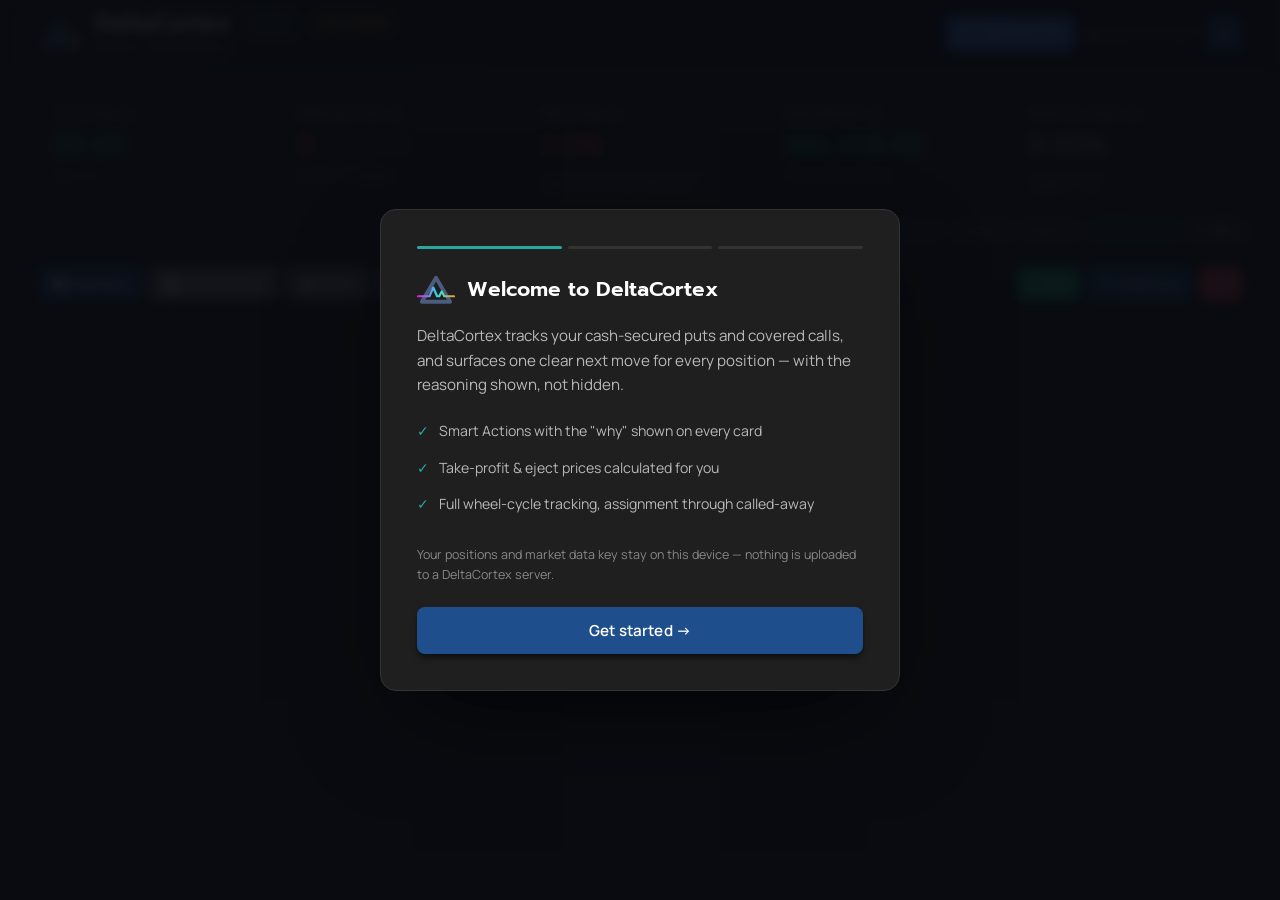
==== index.html @ efead509 "Add files via upload" ====
<!DOCTYPE html>
<html lang="en">
<head>
    <meta charset="UTF-8">
    <meta name="viewport" content="width=device-width, initial-scale=1.0, maximum-scale=1.0, viewport-fit=cover">
    <meta name="apple-mobile-web-app-capable" content="yes">
    <meta name="apple-mobile-web-app-status-bar-style" content="black-translucent">
    <meta name="apple-mobile-web-app-title" content="DeltaCortex">
    <meta name="mobile-web-app-capable" content="yes">
    <meta name="theme-color" content="#0f0f12">
    <link rel="apple-touch-icon" href="[data-uri]">
    <link rel="apple-touch-icon" sizes="180x180" href="[data-uri]">
    <link rel="icon" type="image/png" sizes="512x512" href="[data-uri]">
    <title>DeltaCortex — Options Trading Engine</title>
    <link rel="icon" href="data:image/svg+xml,%3Csvg xmlns='http://www.w3.org/2000/svg' viewBox='0 0 136 110'%3E%3Cdefs%3E%3ClinearGradient id='g' x1='0' y1='0' x2='1' y2='0'%3E%3Cstop offset='0' stop-color='%23F015E0'/%3E%3Cstop offset='0.55' stop-color='%2322E5EE'/%3E%3Cstop offset='1' stop-color='%23EFA21B'/%3E%3C/linearGradient%3E%3C/defs%3E%3Cpath d='M68 10 L120 98 L16 98 Z' fill='none' stroke='%234a5d7e' stroke-width='16' stroke-linejoin='round'/%3E%3Cpath d='M4 78 L46 78 L60 48 L74 78 L82 78 L91 62 L100 78 L132 78' fill='none' stroke='url(%23g)' stroke-width='10' stroke-linecap='round' stroke-linejoin='round'/%3E%3C/svg%3E">
    <link rel="preconnect" href="https://fonts.googleapis.com">
    <link rel="preconnect" href="https://fonts.gstatic.com" crossorigin>
    <link href="https://fonts.googleapis.com/css2?family=Manrope:wght@400;500;600;700;800&family=Prompt:wght@500;600;700&display=swap" rel="stylesheet">
    <style>
        :root {
            /* DeltaCortex logo: delta lightens in light theme */
        [data-theme="light"] .dc-delta { stroke: #9aa7bd !important; }

        /* DeltaCortex Brand Color Palette */
            --clarity-blue: #1E4E8C;
            --accent-gold: #D4A037;
            --slate-black: #1A1A1A;
            --signal-teal: #2AA6A1;
            --signal-blue: #3a86ff;
            --electric-violet: #7c3aed;
            --crimson-ember: #dc2626;
            --midnight-indigo: #312e81;
            --platinum-gray: #B8B8B8;
            
            /* Extended functional colors */
            --primary: #1E4E8C;
            --success-color: #10b981;
            --danger-color: #ef4444;
            --warning-color: #f59e0b;
            
            /* Dark Mode (Default) Surface colors */
            --dark-surface: #242424;
            --darker-surface: #0d0d0d;
            --border-color: #333333;
            --card-bg: #1F1F1F;
            --bg-tertiary: #2a2a2a;
            
            /* Dark Mode Text colors */
            --text-primary: #FFFFFF;
            --text-secondary: #B8B8B8;
            --text-muted: #888888;
            --light-text: #FFFFFF;
            
            /* Shadows */
            --shadow-md: 0 4px 6px -1px rgba(0, 0, 0, 0.6);
            --shadow-lg: 0 10px 15px -3px rgba(0, 0, 0, 0.7);
            --shadow-xl: 0 20px 25px -5px rgba(0, 0, 0, 0.8);
        }

        /* Light Mode Theme */
        [data-theme="light"] {
            /* Light Mode Surface colors */
            --dark-surface: #F5F5F5;
            --darker-surface: #FFFFFF;
            --slate-black: #FFFFFF;
            --border-color: #D1D5DB;
            --card-bg: #FFFFFF;
            --bg-tertiary: #F3F4F6;
            
            /* Light Mode Text colors */
            --text-primary: #1A1A1A;
            --text-secondary: #4B5563;
            --text-muted: #6B7280;
            --light-text: #FFFFFF;
            --platinum-gray: #4B5563;
            
            /* Light Mode Shadows */
            --shadow-md: 0 4px 6px -1px rgba(0, 0, 0, 0.1);
            --shadow-lg: 0 10px 15px -3px rgba(0, 0, 0, 0.1);
            --shadow-xl: 0 20px 25px -5px rgba(0, 0, 0, 0.1);
        }

        /* Light Mode Body and General Text */
        [data-theme="light"] body {
            background: #F5F5F5;
            color: #1A1A1A !important;
        }

        [data-theme="light"] * {
            color: inherit;
        }

        /* Light Mode Header Specific Styles */
        [data-theme="light"] .header {
            background: linear-gradient(135deg, #E5E7EB 0%, #F9FAFB 100%);
            color: #1A1A1A !important;
            border-bottom: 3px solid var(--clarity-blue);
        }

        /* Light Mode Buttons - Keep white text on colored backgrounds for contrast */
        [data-theme="light"] .refresh-btn {
            background: var(--signal-teal);
            color: white !important; /* White text on teal is readable */
        }

        [data-theme="light"] .theme-toggle-btn {
            background: var(--clarity-blue);
            color: white !important; /* White text on blue is readable */
        }

        [data-theme="light"] .refresh-btn svg,
        [data-theme="light"] .theme-toggle-btn svg {
            stroke: white !important; /* White icons */
        }

        * {
            margin: 0;
            padding: 0;
            box-sizing: border-box;
        }

        body {
            /* Using Manrope - popular in fintech, excellent screen readability */
            font-family: 'Manrope', -apple-system, system-ui, sans-serif;
            font-weight: 400;
            background: var(--slate-black);
            color: var(--text-primary);
            line-height: 1.6;
            min-height: 100vh;
        }

        /* Headings use Manrope Bold */
        h1, h2, h3, h4, h5, h6 {
            font-family: 'Manrope', sans-serif;
            font-weight: 700;
            letter-spacing: -0.01em;
        }

        /* Dashboard labels use Manrope SemiBold */
        .label-text {
            font-family: 'Manrope', sans-serif;
            font-weight: 600;
        }

        .container {
            max-width: 98%; /* Increased from 1600px to use more screen width */
            margin: 0 auto;
            background: var(--dark-surface);
            min-height: 100vh;
        }

        /* Header/Branding */
        .header {
            background: linear-gradient(135deg, var(--slate-black) 0%, var(--darker-surface) 100%);
            color: white;
            padding: 1rem 1.5rem; /* Reduced from 2.5rem 2rem */
            box-shadow: var(--shadow-md);
            border-bottom: 2px solid var(--clarity-blue); /* Reduced from 3px */
            position: sticky;
            top: 0;
            z-index: 100;
        }

        .brand-container {
            max-width: 1600px;
            margin: 0 auto;
            display: flex;
            align-items: center;
            justify-content: space-between;
            gap: 1rem;
        }

        .brand-logo {
            display: flex;
            align-items: center;
            gap: 0.75rem; /* Reduced from 1rem */
        }

        .brand-logo img {
            height: clamp(60px, 10vh, 100px); /* Reduced from 120px-220px to 60px-100px */
            width: auto;
            max-width: 100%;
            object-fit: contain;
        }

        #fallbackLogo {
            font-size: clamp(1.2rem, 2.5vw, 1.8rem);
        }

        /* .brand-icon removed — was leftover placeholder styling (generated a duplicate
           "X" via ::after) from an earlier design pass. Replaced with the real
           DeltaCortex mark inline in the About section. */

        .brand-text h1 {
            font-family: 'Manrope', sans-serif;
            font-weight: 800;
            font-size: 1.5rem;
            color: white;
            margin: 0;
            letter-spacing: 0.05em;
            line-height: 1.2;
        }

        .brand-text h1 .xq-highlight {
            color: var(--accent-gold);
            font-weight: 900;
        }

        .brand-text .tagline {
            font-family: 'Manrope', sans-serif;
            font-weight: 400;
            font-size: 0.75rem;
            color: var(--accent-gold);
            margin-top: 2px;
            letter-spacing: 0.02em;
        }

        .version-badge {
            background: var(--accent-gold);
            color: var(--slate-black);
            padding: 0.3rem 0.75rem;
            border-radius: 4px;
            font-family: 'Manrope', sans-serif;
            font-weight: 700;
            font-size: 0.7rem;
            letter-spacing: 0.05em;
            text-transform: uppercase;
            box-shadow: var(--shadow-md);
        }

        /* Header Controls */
        .header-controls {
            display: flex;
            align-items: center;
            gap: 0.75rem;
        }

        .refresh-btn, .theme-toggle-btn {
            display: flex;
            align-items: center;
            gap: 0.4rem;
            padding: 0.5rem 0.875rem;
            background: var(--signal-teal);
            color: white !important;
            border: none;
            border-radius: 6px;
            font-family: 'Manrope', sans-serif;
            font-weight: 600;
            font-size: 0.9rem;
            cursor: pointer;
            transition: all 0.3s ease;
            box-shadow: var(--shadow-md);
        }

        .refresh-btn:hover {
            background: #238f8b;
            transform: translateY(-1px);
            box-shadow: var(--shadow-lg);
        }

        .refresh-btn:active {
            transform: translateY(0);
        }

        .theme-toggle-btn {
            padding: 0.6rem;
            background: var(--clarity-blue);
        }

        .theme-toggle-btn:hover {
            background: #1a4478;
            transform: translateY(-1px);
            box-shadow: var(--shadow-lg);
        }

        .refresh-btn svg, .theme-toggle-btn svg {
            flex-shrink: 0;
            stroke: white !important;
        }

        .stats-bar {
            display: grid;
            grid-template-columns: repeat(auto-fit, minmax(200px, 1fr));
            gap: 20px;
            padding: 30px;
            background: var(--slate-black);
            border-bottom: 1px solid var(--border-color);
        }

        .stat-card {
            background: var(--card-bg);
            padding: 24px;
            border-radius: 12px;
            box-shadow: var(--shadow-md);
            text-align: center;
            border: 1px solid var(--border-color);
            transition: all 0.3s ease;
        }

        .stat-card:hover {
            transform: translateY(-3px);
            box-shadow: var(--shadow-lg);
            border-color: var(--clarity-blue);
        }

        .stat-label {
            font-family: 'Manrope', sans-serif;
            font-weight: 500;
            font-size: 0.8em;
            color: var(--text-secondary);
            text-transform: uppercase;
            letter-spacing: 0.08em;
            margin-bottom: 10px;
        }

        .stat-value {
            font-family: 'Manrope', sans-serif;
            font-weight: 700;
            font-size: 1.9em;
            color: var(--text-primary);
            letter-spacing: -0.02em;
        }

        .dash-value.positive { color: var(--success-color); }
        .dash-value.negative { color: var(--danger-color); }
        .stat-value.positive {
            color: var(--success-color);
        }

        .stat-value.negative {
            color: var(--danger-color);
        }

        .button-group {
            display: flex;
            gap: 15px;
            flex-wrap: wrap;
        }

        button {
            padding: 12px 24px;
            border: none;
            border-radius: 8px;
            font-family: 'Manrope', sans-serif;
            font-weight: 600;
            font-size: 0.95em;
            cursor: pointer;
            transition: all 0.3s ease;
            letter-spacing: 0.01em;
        }

        .btn-primary {
            background: var(--clarity-blue);
            color: white;
            box-shadow: var(--shadow-md);
        }

        .btn-primary:hover {
            background: #1a4277;
            transform: translateY(-2px);
            box-shadow: 0 6px 20px rgba(30, 78, 140, 0.4);
        }

        .btn-success {
            background: var(--signal-teal);
            color: white;
            box-shadow: var(--shadow-md);
        }

        .btn-success:hover {
            background: #248d89;
            box-shadow: 0 6px 20px rgba(42, 166, 161, 0.4);
        }

        .btn-danger {
            background: var(--danger-color);
            color: white;
            box-shadow: var(--shadow-md);
        }

        .btn-danger:hover {
            background: #dc2626;
            box-shadow: 0 6px 20px rgba(239, 68, 68, 0.4);
        }

        .controls {
            padding: 30px;
            background: var(--slate-black);
            border-bottom: 1px solid var(--border-color);
        }

        .table-container {
            padding: 20px;
            overflow-x: auto;
            background: var(--dark-surface);
        }

        table {
            width: 100%;
            border-collapse: collapse;
            font-size: 0.75em; /* Reduced from 0.9em */
            font-family: 'Manrope', sans-serif;
            table-layout: auto; /* Allow columns to size based on content */
        }

        th {
            background: linear-gradient(135deg, var(--clarity-blue) 0%, var(--signal-teal) 100%);
            color: white;
            padding: 10px 8px; /* Reduced from 16px 12px */
            text-align: left;
            font-family: 'Manrope', sans-serif;
            font-weight: 700;
            font-size: 0.8em; /* Reduced from 0.85em */
            text-transform: uppercase;
            letter-spacing: 0.03em; /* Reduced from 0.05em */
            position: sticky;
            top: 0;
            z-index: 10;
            box-shadow: 0 2px 8px rgba(0,0,0,0.4);
            white-space: nowrap; /* Prevent header wrapping */
        }

        td {
            padding: 10px 8px; /* Reduced from 16px 12px */
            border-bottom: 1px solid var(--border-color);
            color: var(--text-primary);
            background: var(--card-bg);
            font-weight: 400;
            white-space: nowrap; /* Prevent cell content wrapping */
        }

        /* Specific column widths to optimize space */
        th:nth-child(1), td:nth-child(1) { width: 8%; }  /* Symbol */
        th:nth-child(2), td:nth-child(2) { width: 7%; }  /* Entry Date */
        th:nth-child(3), td:nth-child(3) { width: 7%; }  /* Expiry */
        th:nth-child(4), td:nth-child(4) { width: 6%; }  /* Strike */
        th:nth-child(5), td:nth-child(5) { width: 7%; }  /* Premium */
        th:nth-child(6), td:nth-child(6) { width: 5%; }  /* Contracts */
        th:nth-child(7), td:nth-child(7) { width: 8%; }  /* Cash Required */
        th:nth-child(8), td:nth-child(8) { width: 6%; }  /* Current Price */
        th:nth-child(9), td:nth-child(9) { width: 7%; }  /* Breakeven */
        th:nth-child(10), td:nth-child(10) { width: 6%; }  /* DTE */
        th:nth-child(11), td:nth-child(11) { width: 6%; }  /* Return */
        th:nth-child(12), td:nth-child(12) { width: 8%; }  /* Unrealized P/L */
        th:nth-child(13), td:nth-child(13) { width: 6%; }  /* Margin */
        th:nth-child(14), td:nth-child(14) { width: 7%; }  /* Priority */
        th:nth-child(15), td:nth-child(15) { width: 6%; }  /* Actions */

        tr:hover td {
            background: var(--dark-surface);
        }

        .priority-HIGH {
            background: rgba(239, 68, 68, 0.12) !important;
            border-left: 4px solid var(--danger-color);
        }

        .priority-MEDIUM {
            background: rgba(212, 160, 55, 0.12) !important;
            border-left: 4px solid var(--accent-gold);
        }

        .priority-WATCH {
            background: rgba(42, 166, 161, 0.10) !important;
            border-left: 4px solid var(--signal-teal);
        }

        .priority-LOW {
            background: rgba(16, 185, 129, 0.12) !important;
            border-left: 4px solid #28a745;
        }

        .action-badge {
            display: inline-block;
            padding: 6px 12px;
            border-radius: 4px;
            font-size: 0.85em;
            font-weight: 600;
            white-space: nowrap;
        }

        .action-CLOSE, .action-CLOSE-ROLL, .action-MONITOR-CLOSELY, .action-CLOSE---CUT-LOSS, .action-CLOSE---PRE-EARNINGS {
            background: #f8d7da;
            color: #721c24;
        }

        .action-ROLL-OUT, .action-ROLL-OUT-ADJUST, .action-ROLL-OUT-DOWN, .action-MANAGE-ACTIVELY, .action-ROLL-NOW, .action-HOLD-EXERCISE, .action-CLOSE---TAKE-PROFIT, .action-CONSIDER-CLOSING, .action-TAKE-PROFIT {
            background: #fff3cd;
            color: #856404;
        }

        .action-HOLD, .action-LET-EXPIRE, .action-HOLD---WATCH, .action-HOLD-CLOSE, .action-HOLD-REVIEW {
            background: #d4edda;
            color: #155724;
        }

        /* Health Score visual states */
        .health-score-cell {
            text-align: center;
            font-weight: 800;
            font-size: 1.05em;
            min-width: 52px;
        }
        .health-excellent { color: var(--success-color); }
        .health-good { color: var(--signal-teal); }
        .health-caution { color: var(--warning-color); }
        .health-warning { color: #f97316; }
        .health-critical { color: var(--danger-color); animation: pulse-urgent 2s ease-in-out infinite; }

        .health-bar {
            height: 4px;
            border-radius: 2px;
            margin-top: 3px;
            background: var(--border-color);
            overflow: hidden;
        }
        .health-bar-fill {
            height: 100%;
            border-radius: 2px;
            transition: width 0.3s ease;
        }

        /* Smart Action styling */
        .smart-action-cell {
            font-size: 0.88em;
            line-height: 1.3;
            max-width: 220px;
            white-space: nowrap;
        }
        .smart-action-text {
            font-weight: 600;
            color: var(--text-primary);
        }

        /* Scan button states */
        .scan-btn {
            padding: 6px 12px;
            font-size: 0.85em;
            margin-right: 5px;
            color: white;
            border: none;
            border-radius: 4px;
            cursor: pointer;
            transition: all 0.3s ease;
        }
        .scan-btn-active {
            background: var(--signal-teal);
            animation: scan-pulse 2s ease-in-out infinite;
            box-shadow: 0 0 8px rgba(42, 166, 161, 0.4);
        }
        .scan-btn-optional {
            background: var(--signal-teal);
            opacity: 0.7;
        }
        .scan-btn-optional:hover {
            opacity: 1;
        }
        .scan-btn-dimmed {
            background: var(--border-color);
            opacity: 0.4;
            cursor: default;
        }
        .scan-btn-dimmed:hover {
            opacity: 0.5;
        }
        @keyframes scan-pulse {
            0%, 100% { box-shadow: 0 0 4px rgba(42, 166, 161, 0.3); }
            50% { box-shadow: 0 0 12px rgba(42, 166, 161, 0.6); }
        }

        .delta-positive {
            color: var(--success-color);
            font-weight: 600;
        }

        .delta-negative {
            color: var(--danger-color);
            font-weight: 600;
        }

        /* Graduated Delta color coding (absolute value based) */
        .delta-safe {
            color: var(--success-color);
            font-weight: 700;
        }
        .delta-comfort {
            color: var(--signal-teal);
            font-weight: 600;
        }
        .delta-caution {
            color: var(--warning-color);
            font-weight: 700;
        }
        .delta-danger {
            color: var(--danger-color);
            font-weight: 700;
        }

        /* Graduated DTE color coding */
        .dte-safe {
            color: var(--success-color);
            font-weight: 600;
        }
        .dte-monitor {
            color: var(--signal-teal);
            font-weight: 600;
        }
        .dte-warning {
            color: var(--warning-color);
            font-weight: 700;
        }
        .dte-urgent {
            color: var(--danger-color);
            font-weight: 700;
            animation: pulse-urgent 2s ease-in-out infinite;
        }

        @keyframes pulse-urgent {
            0%, 100% { opacity: 1; }
            50% { opacity: 0.6; }
        }

        .iv-signal {
            font-size: 0.85em;
            padding: 4px 8px;
            border-radius: 4px;
        }

        .modal {
            display: none;
            position: fixed;
            z-index: 1000;
            left: 0;
            top: 0;
            width: 100%;
            height: 100%;
            background: rgba(0,0,0,0.7);
        }

        .modal-content {
            background: var(--card-bg);
            margin: 20px auto;
            padding: 28px;
            border-radius: 12px;
            max-width: 600px;
            width: 90%;
            max-height: calc(100vh - 40px);
            overflow-y: auto;
            box-shadow: var(--shadow-xl);
            border: 1px solid var(--border-color);
        }

        .modal h2 {
            margin-bottom: 24px;
            color: var(--text-primary);
            font-family: 'Manrope', sans-serif;
            font-weight: 700;
            letter-spacing: -0.02em;
        }

        .form-group {
            margin-bottom: 14px;
        }

        .form-group label {
            display: block;
            margin-bottom: 5px;
            font-family: 'Manrope', sans-serif;
            font-weight: 600;
            color: var(--text-primary);
            font-size: 0.85em;
            letter-spacing: 0.01em;
        }

        .form-group input,
        .form-group select {
            width: 100%;
            padding: 10px;
            border: 2px solid var(--border-color);
            border-radius: 8px;
            font-size: 1em;
            background: var(--slate-black);
            color: var(--text-primary);
            font-family: 'Manrope', sans-serif;
            transition: all 0.2s ease;
        }

        .form-group input:focus,
        .form-group select:focus {
            outline: none;
            border-color: var(--clarity-blue);
            box-shadow: 0 0 0 3px rgba(30, 78, 140, 0.2);
        }

        .form-group input::placeholder {
            color: var(--text-muted);
        }

        .api-status {
            display: inline-block;
            padding: 4px 8px;
            border-radius: 4px;
            font-size: 0.85em;
            margin-left: 10px;
        }

        .api-status.connected {
            background: #d4edda;
            color: #155724;
        }

        .api-status.disconnected {
            background: #f8d7da;
            color: #721c24;
        }

        .api-settings {
            padding: 20px 30px;
            background: var(--midnight-indigo);
            border-bottom: 2px solid var(--border-color);
        }

        .api-settings h3 {
            color: var(--light-text);
            font-family: 'Montserrat', sans-serif;
            font-weight: 600;
        }

        .refresh-btn {
            background: var(--signal-blue);
            color: white;
        }

        .refresh-btn:hover {
            background: #2667CC;
        }

        .loading {
            display: inline-block;
            width: 12px;
            height: 12px;
            border: 2px solid var(--dark-surface);
            border-top: 2px solid var(--electric-violet);
            border-radius: 50%;
            animation: spin 1s linear infinite;
            margin-left: 8px;
        }

        @keyframes spin {
            0% { transform: rotate(0deg); }
            100% { transform: rotate(360deg); }
        }

        .close {
            float: right;
            font-size: 28px;
            font-weight: bold;
            cursor: pointer;
            color: var(--platinum-gray);
        }

        .close:hover {
            color: var(--crimson-ember);
        }

        .reason-text {
            font-size: 0.85em;
            color: #6c757d;
            line-height: 1.4;
        }

        .position-type {
            padding: 4px 8px;
            border-radius: 4px;
            font-size: 0.85em;
            font-weight: 600;
        }

        .position-SHORT {
            background: #f8d7da;
            color: #721c24;
        }

        .position-LONG {
            background: #d4edda;
            color: #155724;
        }

        .empty-state {
            text-align: center;
            padding: 60px 30px;
            color: #6c757d;
        }

        .empty-state h3 {
            margin-bottom: 15px;
            color: #495057;
        }

        @media (max-width: 768px) {
            .header h1 { font-size: 1.8em; }
            .stats-bar { grid-template-columns: 1fr; }
            /* Note: card buttons are sized in the mobile block below; no global button override here */
            table { font-size: 0.75em; }
            th, td { padding: 10px 5px; }
        }

        /* ═══════════════════════════════════════════════════════════════
           UI OPTIMIZATION — v4 Dashboard Redesign
           ═══════════════════════════════════════════════════════════════ */

        /* Tighter stats bar */
        .stats-bar {
            padding: 16px 24px;
            gap: 12px;
            grid-template-columns: repeat(4, 1fr);
        }
        .stat-card {
            padding: 14px 16px;
            border-radius: 8px;
        }
        .stat-value {
            font-size: 1.5em;
        }
        .stat-label {
            font-size: 0.7em;
            margin-bottom: 6px;
        }

        /* Grouped controls bar */
        .controls {
            padding: 12px 24px;
            display: flex;
            align-items: center;
            justify-content: space-between;
        }
        .controls .button-group {
            gap: 6px;
        }
        .controls button {
            padding: 8px 14px;
            font-size: 0.82em;
        }

        /* Tighter table */
        table { font-size: 0.8em; }
        th { padding: 8px 6px; font-size: 0.72em; letter-spacing: 0.02em; }
        td { padding: 7px 6px; }

        /* Score column — make it the visual anchor */
        .health-score-cell {
            min-width: 56px;
            font-size: 1.15em;
        }
        .health-bar { height: 3px; margin-top: 2px; }

        /* Smart Action — give it breathing room */
        .smart-action-cell {
            max-width: 260px;
            font-size: 0.9em;
            padding-right: 12px !important;
        }

        /* Row health-band left border override — use score data attribute */
        tr[data-health] { transition: background 0.2s ease; }
        tr[data-health]:hover td { background: rgba(42, 166, 161, 0.06); }

        /* Action buttons — compact pill style */
        td button {
            padding: 4px 8px !important;
            font-size: 0.78em !important;
            border-radius: 4px !important;
            margin-right: 3px !important;
        }

        /* Earnings manager tighter */
        #earningsManager {
            margin: 0;
            padding: 8px 24px;
            border-radius: 0;
            border-left: none;
            border-bottom: 1px solid var(--border-color);
        }

        /* Table container — remove excess padding */
        .table-container { padding: 0; }

        /* Editable cell hint */
        td[onclick*="editEntryIV"] {
            border-bottom: 1px dashed var(--text-muted);
            transition: border-color 0.2s;
        }
        td[onclick*="editEntryIV"]:hover {
            border-bottom-color: var(--signal-teal);
            color: var(--text-primary) !important;
        }

        /* ═══ Phase 1: Dashboard cards ═══ */
        .dash { display: grid; grid-template-columns: repeat(5, 1fr); gap: 12px; }
        .dash-card { background: var(--card-bg); border: 1px solid var(--border-color); border-radius: 10px; padding: 14px 16px; }
        .dash-label { font-size: 0.7rem; font-weight: 600; color: var(--text-muted); text-transform: uppercase; letter-spacing: 0.05em; }
        .dash-value { font-size: 1.5rem; font-weight: 800; margin: 2px 0; }
        .dash-sub { font-size: 0.75rem; color: var(--text-muted); font-weight: 400; }
        .dash-bar { height: 4px; border-radius: 2px; background: var(--border-color); margin-top: 8px; overflow: hidden; }
        .status-strip { display: flex; flex-wrap: wrap; gap: 18px; justify-content: flex-end; padding: 8px 24px 14px; font-size: 0.72rem; color: var(--text-muted); border-bottom: 1px solid var(--border-color); }
        .status-strip strong { color: var(--text-secondary); }
        @media (max-width: 900px) { .dash { grid-template-columns: repeat(2, 1fr); } }

        /* ═══ Phase 1: Position cards ═══ */
        .pos-card { background: var(--card-bg); border: 1px solid var(--border-color); border-radius: 10px; margin-bottom: 8px; overflow: hidden; transition: border-color 0.15s; }
        .pos-card:hover { border-color: #3d3d3d; }
        .pos-card.prio-HIGH { border-left: 3px solid var(--danger-color); }
        .pos-card.prio-MEDIUM { border-left: 3px solid var(--warning-color); }
        .pos-card.prio-LOW { border-left: 3px solid var(--success-color); }
        .pos-card.prio-SHARES { border-left: 3px solid #7c3aed; }
        .pos-main { display: grid; grid-template-columns: minmax(190px, 230px) 1fr 150px minmax(180px, 220px) 130px; align-items: center; gap: 16px; padding: 13px 18px; cursor: pointer; }
        .pos-id .sym { font-size: 1rem; font-weight: 800; }
        .pos-id .sub { font-size: 0.75rem; color: var(--text-muted); margin-top: 2px; }
        .chain-tag { font-size: 0.65rem; background: rgba(42,166,161,0.15); color: var(--signal-teal); padding: 1px 6px; border-radius: 4px; margin-left: 6px; font-weight: 700; }
        .pos-metrics { display: flex; flex-wrap: wrap; gap: 8px 20px; font-size: 0.78rem; color: var(--text-secondary); }
        .pos-metrics .m { white-space: nowrap; }
        .pos-metrics .m b { color: var(--text-primary); font-weight: 700; }
        .m.safe b { color: var(--success-color); }
        .m.warn b { color: var(--warning-color); }
        .m.bad b { color: var(--danger-color); }
        .pos-pl { text-align: right; }
        .pos-pl .plv { font-size: 1.15rem; font-weight: 800; }
        .pos-pl .plpct { font-size: 0.75rem; font-weight: 600; }
        .pos-pl.up .plv, .pos-pl.up .plpct { color: var(--success-color); }
        .pos-pl.down .plv, .pos-pl.down .plpct { color: var(--danger-color); }
        .pos-action-col { display: flex; flex-direction: column; gap: 3px; }
        .action-text { font-size: 0.84rem; font-weight: 700; }
        .health-mini { display: flex; align-items: center; gap: 6px; font-size: 0.7rem; color: var(--text-muted); }
        .health-track { width: 60px; height: 3px; background: var(--border-color); border-radius: 2px; }
        .health-track > div { height: 100%; border-radius: 2px; }
        .pos-buttons { display: flex; gap: 6px; justify-content: flex-end; align-items: center; }
        /* Shares cards: 4-col main (no button column) + dedicated button row below */
        .shares-main { grid-template-columns: minmax(190px, 240px) 1fr 150px minmax(170px, 210px) !important; }
        .shares-buttons { display: flex; gap: 8px; flex-wrap: wrap; padding: 0 18px 14px; }
        .shares-buttons .btn-pa { padding: 8px 14px; }
        .btn-pa { padding: 7px 14px; border: none; border-radius: 6px; font-weight: 700; font-size: 0.8rem; cursor: pointer; font-family: inherit; white-space: nowrap; }
        .bpa-close { background: var(--danger-color); color: white; }
        .bpa-roll { background: var(--warning-color); color: #000; }
        .bpa-hold { background: var(--dark-surface); color: var(--text-secondary); border: 1px solid var(--border-color); }
        .bpa-cc { background: #7c3aed; color: white; }
        .pos-drawer { border-top: 1px solid var(--border-color); background: var(--dark-surface); padding: 16px 18px; display: grid; grid-template-columns: repeat(4, 1fr); gap: 14px; }
        .drawer-group { background: var(--card-bg); border-radius: 8px; padding: 12px 14px; }
        .drawer-title { font-size: 0.7rem; font-weight: 600; color: var(--text-muted); text-transform: uppercase; letter-spacing: 0.05em; margin-bottom: 8px; }
        .drawer-row { display: flex; justify-content: space-between; font-size: 0.8rem; padding: 3px 0; }
        .drawer-row .k { color: var(--text-muted); }
        .drawer-row .v { font-weight: 700; }
        .drawer-actions { grid-column: 1 / -1; display: flex; flex-wrap: wrap; gap: 8px; padding-top: 4px; }
        .btn-ghost { padding: 6px 12px; border-radius: 6px; border: 1px solid var(--border-color); background: transparent; color: var(--text-secondary); font-size: 0.75rem; font-weight: 600; cursor: pointer; font-family: inherit; }
        .btn-ghost:hover { background: var(--card-bg); color: var(--text-primary); }
        .btn-ghost.destructive { color: var(--danger-color); border-color: rgba(239,68,68,0.3); }
        .group-header-card { padding: 10px 14px; margin: 14px 0 8px; border-radius: 8px; background: linear-gradient(90deg, rgba(30,78,140,0.15) 0%, transparent 100%); border-left: 3px solid var(--clarity-blue); font-size: 0.88rem; }
        @media (max-width: 1000px) { .pos-main { grid-template-columns: 1fr 1fr; row-gap: 10px; } .pos-drawer { grid-template-columns: repeat(2, 1fr); } }


        /* ═══════════ MOBILE / PWA ═══════════ */
        @media (max-width: 640px) {
            body { -webkit-text-size-adjust: 100%; }
            /* ── Dashboard: 2-col compact ── */
            .dash { grid-template-columns: 1fr 1fr !important; gap: 7px; padding: 8px 10px 2px !important; }
            .dash-card { padding: 9px 11px !important; border-radius: 8px; }
            .dash-value { font-size: 1.05rem; margin: 1px 0; }
            .dash-label { font-size: 0.58rem; }
            .dash-sub { font-size: 0.62rem; }
            .dash-bar { margin-top: 5px; }
            .status-strip { justify-content: flex-start; gap: 7px 13px; padding: 7px 10px 10px; font-size: 0.64rem; }

            /* ── Position cards: vertical stack, tight ── */
            .pos-card { margin-bottom: 10px; }
            .pos-main { grid-template-columns: 1fr !important; gap: 9px; padding: 13px 14px; }
            .pos-id .sym { font-size: 0.98rem; }
            .pos-id .sub { font-size: 0.72rem; }
            .pos-metrics { gap: 5px 12px; font-size: 0.75rem; }
            /* P&L and action share a row to save vertical space */
            .pos-pl { text-align: left; display: flex; align-items: baseline; gap: 8px; }
            .pos-pl .plv { font-size: 1.15rem; }
            .pos-pl .plpct { font-size: 0.72rem; }
            .pos-action-col { gap: 4px; }
            .action-text { font-size: 0.86rem; }
            .why-line { font-size: 0.72rem !important; }
            /* Buttons: primary action gets generous tap target, ⋯ stays compact */
            .pos-buttons { justify-content: flex-start; flex-wrap: wrap; gap: 8px; }
            .btn-pa { padding: 11px 18px; font-size: 0.88rem; min-height: 44px; }
            .btn-pa[data-action="toggleDrawer"] { flex: 0 0 auto; min-width: 52px; }
            /* Drawer: single column, comfortable rows */
            .pos-drawer { grid-template-columns: 1fr !important; padding: 12px 14px; gap: 10px; }
            .drawer-row { padding: 5px 0; font-size: 0.84rem; }
            .drawer-actions { gap: 8px; }
            .drawer-actions .btn-ghost { flex: 1 1 calc(50% - 4px); text-align: center; min-height: 42px; padding: 9px 10px; }

            /* ── Triage panel: stack each row's content ── */
            #triagePanel .triage-row > div { flex-wrap: wrap; gap: 8px 10px !important; padding: 11px 13px !important; }
            #triagePanel .triage-row > div > div:nth-child(2) { min-width: 0 !important; flex: 1 1 auto; }
            #triagePanel .triage-row > div > div:nth-child(3) { flex: 1 1 100% !important; font-size: 0.8rem !important; }
            #triagePanel .triage-row span[style*="tap to view"] { display: none; }

            /* ── Shares cards same treatment ── */
            #sharesBody .pos-main, #sharesBody .shares-main { grid-template-columns: 1fr !important; }
            #sharesBody .shares-buttons { padding: 0 14px 12px; }
            #sharesBody .shares-buttons .btn-pa { flex: 1 1 auto; min-height: 44px; }

            /* ── Header: brand left, controls wrap below ── */
            .header, .header-content, .brand-container { flex-wrap: wrap; gap: 10px; }
            .brand-logo { flex: 1 1 auto; }
            .controls { flex-wrap: wrap; gap: 8px; width: 100%; }
            /* Each button-group wraps; tab group scrolls horizontally if tight */
            .controls .button-group { flex-wrap: wrap; gap: 6px; }
            .controls .button-group button { min-height: 44px; padding: 9px 14px; font-size: 0.9rem; line-height: 1; }
            /* Add/trash row buttons size to content, not full width */
            .controls .button-group button { width: auto; flex: 0 1 auto; }
            /* Nav tabs (first group): fit within viewport, no horizontal overflow */
            .controls .button-group:first-child { flex-wrap: nowrap; width: 100%; gap: 5px; }
            .controls .button-group:first-child button { flex: 1 1 0; min-width: 0; white-space: nowrap; padding: 9px 6px; font-size: 0.82rem; overflow: hidden; text-overflow: ellipsis; }

            /* ── Remaining tables (Performance drawer legs, earnings mgr) scroll ── */
            .table-container, .perf-table-wrap, #closedPositionsBody { overflow-x: auto; -webkit-overflow-scrolling: touch; }

            /* ── Modals full-width ── */
            #addModal, #rollModal, #importModal, #rollScannerModal { max-width: 100% !important; width: 100% !important; }
            .modal-content { padding: 18px 14px !important; }

            /* ── Settings: stack the sync grid ── */
            #settingsView .dash { grid-template-columns: 1fr !important; }

            h1, h2 { font-size: 1.3rem; }
            /* Group-by headers wrap their stat spans */
            .group-header-card { font-size: 0.8rem; line-height: 1.8; }
        }

        /* Safe-area insets for notch/home-bar (iPhone) */
        @supports (padding: max(0px)) {
            body { padding-left: max(0px, env(safe-area-inset-left)); padding-right: max(0px, env(safe-area-inset-right)); }
            .header, .header-content { padding-top: max(12px, env(safe-area-inset-top)); }
        }

        /* Larger default tap targets on touch devices */
        @media (pointer: coarse) {
            button { min-height: 40px; }
            input, select { min-height: 40px; font-size: 16px; }  /* 16px prevents iOS zoom-on-focus */
        }

        /* ═══════════════════════════════════════════════════════════════
           INFO TOOLTIPS — works on both hover (desktop) and tap (mobile,
           via JS toggle below). Native title="" attributes don't fire on
           touch at all, so this is the real explanation layer for anyone
           using the app on a phone.
           ═══════════════════════════════════════════════════════════════ */
        .info-tip {
            display: inline-flex; align-items: center; justify-content: center;
            width: 14px; height: 14px; border-radius: 50%;
            background: rgba(255,255,255,0.1); color: var(--text-muted, #8a93a9);
            font-size: 0.66em; font-weight: 700; cursor: help; margin-left: 4px;
            position: relative; vertical-align: middle; line-height: 1;
            flex-shrink: 0; user-select: none; text-transform: none;
        }
        .info-tip:hover, .info-tip.tip-active {
            background: var(--signal-teal, #2aa6a1); color: #0a0e17;
        }
        /* The nested span only holds the explanation text for JS to read — it is
           NEVER shown in place. Showing it in place is what caused it to be
           clipped by an ancestor card's overflow:hidden (needed for rounded
           corners). The actual visible tooltip is #globalTipBubble below,
           appended straight to <body> and positioned by JS, so no ancestor's
           overflow or stacking context can ever clip it again. */
        .info-tip .tip-bubble { display: none !important; }
        @media (pointer: coarse) {
            .info-tip { width: 17px; height: 17px; font-size: 0.72em; }
        }
        #globalTipBubble {
            display: none; position: fixed; max-width: 230px; width: max-content;
            background: var(--dark-surface, #0d1220); color: var(--text-primary, #eef1f7);
            border: 1px solid var(--border-color, #232c46); border-radius: 8px;
            padding: 9px 11px; font-size: 0.76rem; line-height: 1.45; font-weight: 400;
            z-index: 100000; box-shadow: 0 10px 28px rgba(0,0,0,0.45);
            text-align: left; white-space: normal; letter-spacing: normal; text-transform: none;
            pointer-events: none;
        }
    </style>
</head>
<body>
    <!-- ═══════════════════════════════════════════════════════════════
         FIRST-RUN ONBOARDING
         Shown once per browser (localStorage flag). Walks a new customer
         through: what the tool does → connect a market data key → optional
         sample position → done. Skippable at every step.
    ═══════════════════════════════════════════════════════════════ -->
    <div id="onboardingOverlay" style="display: none; position: fixed; top: 0; left: 0; width: 100vw; height: 100vh; z-index: 100000; background: rgba(8,10,16,0.92); backdrop-filter: blur(6px); align-items: center; justify-content: center; padding: 20px; overflow-y: auto;">
        <div style="max-width: 520px; width: 100%; background: var(--card-bg, #131a2c); border: 1px solid var(--border-color, #232c46); border-radius: 16px; padding: 36px; box-shadow: 0 40px 100px -30px rgba(0,0,0,0.8);">

            <!-- Step indicator -->
            <div style="display: flex; gap: 6px; margin-bottom: 24px;">
                <div class="ob-step-dot" data-step="1" style="flex: 1; height: 3px; border-radius: 2px; background: var(--signal-teal, #2aa6a1);"></div>
                <div class="ob-step-dot" data-step="2" style="flex: 1; height: 3px; border-radius: 2px; background: var(--border-color, #2a2a2e);"></div>
                <div class="ob-step-dot" data-step="3" style="flex: 1; height: 3px; border-radius: 2px; background: var(--border-color, #2a2a2e);"></div>
            </div>

            <!-- Step 1: Welcome -->
            <div class="ob-step" id="obStep1">
                <div style="display: flex; align-items: center; gap: 12px; margin-bottom: 18px;">
                    <svg width="38" height="30" viewBox="0 0 136 110" xmlns="http://www.w3.org/2000/svg">
                        <defs><linearGradient id="obg1" x1="0" y1="0" x2="1" y2="0"><stop offset="0" stop-color="#F015E0"/><stop offset="0.55" stop-color="#22E5EE"/><stop offset="1" stop-color="#EFA21B"/></linearGradient></defs>
                        <path d="M68 10 L120 98 L16 98 Z" fill="none" stroke="#4a5d7e" stroke-width="14" stroke-linejoin="round"/>
                        <path d="M2 78 L44 78 L58 46 L72 78 L80 78 L89 60 L98 78 L134 78" fill="none" stroke="url(#obg1)" stroke-width="8" stroke-linecap="round" stroke-linejoin="round"/>
                    </svg>
                    <div style="font-family: 'Prompt', sans-serif; font-weight: 600; font-size: 1.3em;">Welcome to DeltaCortex</div>
                </div>
                <p style="color: var(--text-secondary, #a0a8bd); font-size: 0.95em; line-height: 1.6; margin-bottom: 16px;">
                    DeltaCortex tracks your cash-secured puts and covered calls, and surfaces one clear next move for every position — with the reasoning shown, not hidden.
                </p>
                <ul style="list-style: none; padding: 0; margin-bottom: 22px;">
                    <li style="display: flex; gap: 10px; padding: 7px 0; font-size: 0.88em; color: var(--text-secondary, #a0a8bd);"><span style="color: var(--signal-teal, #2aa6a1);">✓</span> Smart Actions with the "why" shown on every card</li>
                    <li style="display: flex; gap: 10px; padding: 7px 0; font-size: 0.88em; color: var(--text-secondary, #a0a8bd);"><span style="color: var(--signal-teal, #2aa6a1);">✓</span> Take-profit &amp; eject prices calculated for you</li>
                    <li style="display: flex; gap: 10px; padding: 7px 0; font-size: 0.88em; color: var(--text-secondary, #a0a8bd);"><span style="color: var(--signal-teal, #2aa6a1);">✓</span> Full wheel-cycle tracking, assignment through called-away</li>
                </ul>
                <p style="color: var(--text-muted, #6b7280); font-size: 0.78em; margin-bottom: 22px;">Your positions and market data key stay on this device — nothing is uploaded to a DeltaCortex server.</p>
                <button onclick="obGoTo(2)" class="btn-primary" style="width: 100%; padding: 13px;">Get started →</button>
            </div>

            <!-- Step 2: API key -->
            <div class="ob-step" id="obStep2" style="display: none;">
                <div style="font-family: 'Prompt', sans-serif; font-weight: 600; font-size: 1.2em; margin-bottom: 10px;">Connect your market data key</div>
                <p style="color: var(--text-secondary, #a0a8bd); font-size: 0.9em; line-height: 1.6; margin-bottom: 16px;">
                    DeltaCortex uses <a href="https://www.marketdata.app" target="_blank" rel="noopener" style="color: var(--signal-teal, #2aa6a1);">MarketData.app</a> for live option quotes. Sign up for a free or paid key on their site, then paste it below — it's stored only in this browser.
                </p>
                <input type="password" id="obApiKeyInput" placeholder="Paste your MarketData.app API key" style="width: 100%; padding: 11px 12px; border: 1px solid var(--border-color, #232c46); border-radius: 8px; background: var(--dark-surface, #0d1220); color: var(--text-primary, #eef1f7); font-size: 0.92em; margin-bottom: 12px;">
                <div id="obApiKeyResult" style="font-size: 0.82em; margin-bottom: 14px; min-height: 18px;"></div>
                <div style="display: flex; gap: 10px;">
                    <button onclick="obGoTo(1)" style="flex: 0 0 auto; padding: 12px 18px; background: transparent; border: 1px solid var(--border-color, #232c46); border-radius: 8px; color: var(--text-secondary, #a0a8bd); font-weight: 600; cursor: pointer;">Back</button>
                    <button onclick="obSaveApiKey()" class="btn-primary" style="flex: 1; padding: 12px;">Save &amp; continue →</button>
                </div>
                <button onclick="obGoTo(3)" style="width: 100%; margin-top: 10px; padding: 8px; background: transparent; border: none; color: var(--text-muted, #6b7280); font-size: 0.8em; cursor: pointer; text-decoration: underline;">I'll add my key later — skip</button>
            </div>

            <!-- Step 3: Sample data / finish -->
            <div class="ob-step" id="obStep3" style="display: none;">
                <div style="font-family: 'Prompt', sans-serif; font-weight: 600; font-size: 1.2em; margin-bottom: 10px;">You're set</div>
                <p style="color: var(--text-secondary, #a0a8bd); font-size: 0.9em; line-height: 1.6; margin-bottom: 20px;">
                    Add your first position, or load an example so you can see how a card, its drawer, and the Today's Decisions panel work before entering anything real.
                </p>
                <div style="display: flex; flex-direction: column; gap: 10px;">
                    <button onclick="obLoadSample()" style="padding: 13px; background: var(--dark-surface, #0d1220); border: 1px solid var(--border-color, #232c46); border-radius: 8px; color: var(--text-primary, #eef1f7); font-weight: 700; cursor: pointer;">📋 Load an example position</button>
                    <button onclick="obFinish()" class="btn-primary" style="padding: 13px;">Start fresh — I'll add my own →</button>
                </div>
                <p style="color: var(--text-faint, #4a5568); font-size: 0.74em; margin-top: 16px; text-align: center;">You can clear the example anytime from the trash icon.</p>
            </div>

        </div>
    </div>

    <div class="container">
        <header class="header" role="banner">
            <div class="brand-container">
                <div class="brand-logo">
                    <div style="display: flex; align-items: center; gap: 12px;">
                        <svg width="46" height="37" viewBox="0 0 136 110" xmlns="http://www.w3.org/2000/svg" aria-hidden="true">
                            <defs>
                                <filter id="dcGlow" x="-40%" y="-40%" width="180%" height="180%">
                                    <feGaussianBlur stdDeviation="2.5" result="b"/>
                                    <feMerge><feMergeNode in="b"/><feMergeNode in="SourceGraphic"/></feMerge>
                                </filter>
                                <linearGradient id="dcPulse" x1="0" y1="0" x2="1" y2="0">
                                    <stop offset="0" stop-color="#F015E0"/>
                                    <stop offset="0.55" stop-color="#22E5EE"/>
                                    <stop offset="1" stop-color="#EFA21B"/>
                                </linearGradient>
                            </defs>
                            <path class="dc-delta" d="M68 10 L120 98 L16 98 Z" fill="none" stroke="#4a5d7e" stroke-width="14" stroke-linejoin="round"/>
                            <path d="M2 78 L44 78 L58 46 L72 78 L80 78 L89 60 L98 78 L134 78"
                                  fill="none" stroke="url(#dcPulse)" stroke-width="8" stroke-linecap="round" stroke-linejoin="round" filter="url(#dcGlow)"/>
                        </svg>
                        <div>
                            <div style="font-weight: 600; font-family: 'Prompt', 'Manrope', sans-serif; font-size: 1.45em; line-height: 1; color: var(--text-primary);">DeltaCortex</div>
                            <div style="font-size: 0.68em; color: var(--text-muted); font-weight: 500; letter-spacing: 0.04em; margin-top: 3px;">Options Trading Engine</div>
                        </div>
                        <span id="versionBadge" title="App version — verify PC and iPhone match" style="align-self: flex-start; font-size: 0.7em; font-weight: 700; color: var(--signal-teal); background: rgba(42,166,161,0.12); border: 1px solid rgba(42,166,161,0.3); border-radius: 5px; padding: 2px 7px; margin-left: 4px; white-space: nowrap;"></span>
                        <span id="licenseBadge" title="License status — see Settings to manage" style="align-self: flex-start; font-size: 0.7em; font-weight: 700; border-radius: 5px; padding: 2px 7px; margin-left: 6px; white-space: nowrap; cursor: default;"></span>
                    </div>
                </div>
                <div class="header-controls">
                    <button id="refreshAllData" class="refresh-btn" onclick="refreshAllPositions()" title="Refresh All Data">
                        <svg width="18" height="18" viewBox="0 0 24 24" fill="none" stroke="currentColor" stroke-width="2">
                            <path d="M21.5 2v6h-6M2.5 22v-6h6M2 11.5a10 10 0 0 1 18.8-4.3M22 12.5a10 10 0 0 1-18.8 4.2"/>
                        </svg>
                        Refresh All
                    </button>
                    <span id="freshnessIndicator" style="font-size: 0.78em; color: var(--text-muted); white-space: nowrap; margin-left: 2px;" title="When option data was last refreshed"></span>
                    <button id="themeToggle" class="theme-toggle-btn" onclick="toggleTheme()" title="Toggle Light/Dark Mode">
                        <svg id="sunIcon" width="18" height="18" viewBox="0 0 24 24" fill="none" stroke="currentColor" stroke-width="2">
                            <circle cx="12" cy="12" r="5"/><line x1="12" y1="1" x2="12" y2="3"/><line x1="12" y1="21" x2="12" y2="23"/><line x1="4.22" y1="4.22" x2="5.64" y2="5.64"/><line x1="18.36" y1="18.36" x2="19.78" y2="19.78"/><line x1="1" y1="12" x2="3" y2="12"/><line x1="21" y1="12" x2="23" y2="12"/><line x1="4.22" y1="19.78" x2="5.64" y2="18.36"/><line x1="18.36" y1="5.64" x2="19.78" y2="4.22"/>
                        </svg>
                        <svg id="moonIcon" width="18" height="18" viewBox="0 0 24 24" fill="none" stroke="currentColor" stroke-width="2" style="display: none;">
                            <path d="M21 12.79A9 9 0 1 1 11.21 3 7 7 0 0 0 21 12.79z"/>
                        </svg>
                    </button>
                </div>
            </div>
        </header>
        <!-- ═══ Phase 1: 5 decision cards ═══ -->
        <div class="dash" style="padding: 16px 24px 4px;">
            <div class="dash-card">
                <div class="dash-label">Total P&amp;L <span class="info-tip" tabindex="0" role="button" aria-label="More info"><span class="tip-bubble">Sum of unrealized profit/loss across every open position, marked at current price.</span>ⓘ</span></div>
                <div class="dash-value" id="totalPL">$0</div>
                <div class="dash-sub" id="totalPositions">0</div>
            </div>
            <div class="dash-card">
                <div class="dash-label">Needs Action <span class="info-tip" tabindex="0" role="button" aria-label="More info"><span class="tip-bubble">Positions the engine has flagged for a real decision right now — loss stops, assignment risk, idle capital, or earnings crossing. Matches the Today's Decisions list.</span>ⓘ</span></div>
                <div class="dash-value" id="highPriority" style="color: var(--danger-color);">0</div>
                <div class="dash-sub">positions flagged</div>
            </div>
            <div class="dash-card">
                <div class="dash-label">Deployed <span class="info-tip" tabindex="0" role="button" aria-label="More info"><span class="tip-bubble">Percent of your buying power currently tied up in collateral and share value. Target ~60% — too low wastes capital, too high leaves no room to roll or add positions.</span>ⓘ</span></div>
                <div class="dash-value" id="deployedDisplay">0%</div>
                <div class="dash-bar"><div id="deployedBar" style="height: 100%; border-radius: 2px; width: 0%; transition: width 0.3s;"></div></div>
                <div class="dash-sub" id="deployedDetail">Target: 60%</div>
            </div>
            <div class="dash-card">
                <div class="dash-label">Available BP <span class="info-tip" tabindex="0" role="button" aria-label="More info"><span class="tip-bubble">Buying power not currently locked as collateral — what you could use for a new trade right now.</span>ⓘ</span></div>
                <div class="dash-value" id="availableBP" style="color: var(--success-color);">$0</div>
                <div class="dash-sub">Cash locked: <span id="totalCash">$0</span></div>
            </div>
            <div class="dash-card">
                <div class="dash-label">Monthly Yield <span class="info-tip" tabindex="0" role="button" aria-label="More info"><span class="tip-bubble">Premium captured from closed trades this month, as a percent of buying power. Target 1–2% monthly — the wheel’s income goal.</span>ⓘ</span></div>
                <div class="dash-value" id="monthlyYieldDisplay">—</div>
                <div class="dash-bar"><div id="monthlyYieldBar" style="height: 100%; border-radius: 2px; width: 0%; transition: width 0.3s;"></div></div>
                <div class="dash-sub" id="monthlyYieldDetail">Target: 1–2%</div>
            </div>
        </div>

        <!-- Diagnostics status strip -->
        <div id="portfolioRiskDashboard" class="status-strip">
            <span title="Market regime"><span id="marketRegimeDisplay" style="font-weight: 700; cursor: help;">—</span> <span id="marketRegimeDetail"></span></span>
            <span>VIX <strong id="vixDisplay">—</strong> <span id="vixContext"></span></span>
            <span>Util <strong id="utilizationDisplay">0%</strong><span style="display:inline-block; width:36px; height:3px; background:var(--border-color); border-radius:2px; margin-left:5px; vertical-align:middle; overflow:hidden;"><span id="utilizationBar" style="display:block; height:100%; border-radius:2px; width:0%;"></span></span></span>
            <span>Largest <strong id="largestPosition">—</strong></span>
            <span>Sector <strong id="topSector">—</strong></span>
            <span id="concentrationAlerts"></span>
            <span>API <strong id="apiCallCounter">—</strong></span>
        </div>

        <div class="controls">
            <div class="button-group">
                <button class="btn-primary" onclick="showTab('active')" id="activeTab">📊 Positions</button>
                <button class="btn-primary" onclick="showTab('closed')" id="closedTab" style="background: #6c757d;">📈 Performance</button>
                <button class="btn-primary" onclick="showTab('guide')" id="guideTab" style="background: #6c757d;">📋 Guide</button>
                <button class="btn-primary" onclick="showTab('settings')" id="settingsTab" style="background: #6c757d;">⚙️</button>
            </div>
            <div class="button-group" id="strategyFilterGroup" style="background: var(--dark-surface); border-radius: 6px; padding: 2px; display: inline-flex; gap: 2px;">
                <button onclick="setStrategyFilter('all')" id="filterAll" style="padding: 5px 12px; font-size: 0.78em; border: none; border-radius: 4px; cursor: pointer; font-weight: 600; background: var(--clarity-blue); color: white;">All</button>
                <button onclick="setStrategyFilter('csp')" id="filterCSP" style="padding: 5px 12px; font-size: 0.78em; border: none; border-radius: 4px; cursor: pointer; font-weight: 600; background: transparent; color: var(--text-muted);">CSP</button>
                <button onclick="setStrategyFilter('cc')" id="filterCC" style="padding: 5px 12px; font-size: 0.78em; border: none; border-radius: 4px; cursor: pointer; font-weight: 600; background: transparent; color: var(--text-muted);">CC</button>
            </div>
            <div class="button-group" style="background: var(--dark-surface); border-radius: 6px; padding: 2px; display: inline-flex; gap: 2px;">
                <button onclick="toggleGroupByExpiration()" id="groupByBtn" style="padding: 5px 12px; font-size: 0.78em; border: none; border-radius: 4px; cursor: pointer; font-weight: 600; background: transparent; color: var(--text-muted);" title="Group positions by expiration date">📅 Group</button>
            </div>
            <!-- Column Picker Dropdown -->
            <div id="columnPicker" style="display: none; position: absolute; z-index: 500; background: var(--card-bg); border: 1px solid var(--border-color); border-radius: 8px; padding: 12px; box-shadow: var(--shadow-lg); max-height: 400px; overflow-y: auto; min-width: 200px;">
                <div style="font-weight: 700; color: var(--text-primary); margin-bottom: 8px; font-size: 0.85em;">Show/Hide Columns</div>
                <div id="columnCheckboxes" style="display: flex; flex-direction: column; gap: 4px;"></div>
                <div style="margin-top: 8px; display: flex; gap: 6px;">
                    <button onclick="setAllColumns(true)" style="padding: 3px 8px; font-size: 0.75em; border: 1px solid var(--border-color); border-radius: 4px; background: var(--dark-surface); color: var(--text-muted); cursor: pointer;">Show All</button>
                    <button onclick="setAllColumns(false)" style="padding: 3px 8px; font-size: 0.75em; border: 1px solid var(--border-color); border-radius: 4px; background: var(--dark-surface); color: var(--text-muted); cursor: pointer;">Minimal</button>
                </div>
            </div>
            <div class="button-group">
                <button class="btn-primary" onclick="openAddModal()" style="background: var(--success-color);">+ Add</button>
                <button onclick="openCSPScanner()" style="padding: 8px 14px; font-size: 0.82em; background: var(--clarity-blue); color: white; border: none; border-radius: 6px; cursor: pointer; font-weight: 600;" title="Scan for cash-secured puts to sell">🔍 Find Puts</button>
                <button class="btn-danger" onclick="clearAllPositions()" style="font-size: 0.82em;">🗑️</button>
            </div>
        </div>

        <!-- Event attention banner — only appears when something actually needs a
             decision (earnings/dividend risk on an open position). Silent when
             nothing needs attention, same philosophy as the Needs Action card.
             The Earnings/Dividend date managers themselves live in Settings →
             Event Dates, since they're configuration data (add once, revisit
             occasionally), not daily decision content — same treatment as
             Sector Assignments. -->
        <div id="eventAttentionBanner" style="display: none;"></div>

        <div class="table-container">
            <div id="activePositionsView">
                <div id="triagePanel" style="display: none;"></div>
                <div id="positionsTable"><div id="positionsBody"></div></div>
                
                <!-- Assigned Shares Table -->
                <div id="sharesSection" style="display: none; margin-top: 20px;">
                    <div style="display: flex; align-items: center; gap: 12px; margin-bottom: 10px; padding: 12px 16px; background: linear-gradient(90deg, rgba(124,58,237,0.1) 0%, transparent 100%); border-radius: 8px; border-left: 4px solid #7c3aed;">
                        <span style="font-size: 1.1em; font-weight: 700; color: #a78bfa;">📦 Assigned Shares</span>
                        <span id="sharesCount" style="font-size: 0.85em; color: var(--text-muted);"></span>
                        <span id="sharesTotalPL" style="font-size: 0.9em; font-weight: 700; margin-left: auto;"></span>
                    </div>
                    <div style="overflow-x: auto;">
                        <div id="sharesBody"></div>
                    </div>
                </div>

                <div id="emptyState" class="empty-state">
                    <h3>No positions yet</h3>
                    <p>Click "Add Position" to start tracking your options</p>
                </div>
            </div>

            <div id="closedPositionsView" style="display: none;">
                <div style="padding: 20px 0; display: flex; gap: 15px;">
                    <button class="btn-primary" onclick="openImportModal()">📥 Import Trades from CSV</button>
                    <button class="btn-success" onclick="exportClosedToCSV()">📤 Export Closed Positions</button>
                    <button class="btn-danger" onclick="clearAllClosedTrades()">🗑️ Clear All Trades</button>
                </div>
                
                <div class="dash" style="grid-template-columns: repeat(6, 1fr); margin-bottom: 20px;">
                    <div class="dash-card">
                        <div class="dash-label">This Week</div>
                        <div class="dash-value" id="weeklyPL">$0</div>
                        <div class="dash-sub" id="weeklyTrades">0 trades</div>
                    </div>
                    <div class="dash-card">
                        <div class="dash-label">This Month</div>
                        <div class="dash-value" id="monthlyPL">$0</div>
                        <div class="dash-sub" id="monthlyTrades">0 trades</div>
                    </div>
                    <div class="dash-card">
                        <div class="dash-label">This Year</div>
                        <div class="dash-value" id="yearlyPL">$0</div>
                        <div class="dash-sub" id="yearlyTrades">0 trades</div>
                    </div>
                    <div class="dash-card">
                        <div class="dash-label">Win Rate</div>
                        <div class="dash-value" id="winRate">0%</div>
                        <div class="dash-sub" id="winLoss">0W / 0L</div>
                    </div>
                    <div class="dash-card">
                        <div class="dash-label">All Time</div>
                        <div class="dash-value" id="allTimePL">$0</div>
                        <div class="dash-sub" id="allTimeTrades">0 trades</div>
                    </div>
                    <div class="dash-card">
                        <div class="dash-label">Monthly Yield %</div>
                        <div class="dash-value" id="perfMonthlyYield">0%</div>
                        <div class="dash-sub" id="perfMonthlyYieldDetail">Target: 1–2%</div>
                    </div>
                </div>

                <!-- Comprehensive Metrics Dashboard -->
                <div style="margin-bottom: 20px;">
                    <h3 style="margin-bottom: 15px;">📊 Performance Metrics</h3>
                    
                    <!-- Monthly Premium Yield Tracker -->
                    <div style="background: var(--card-bg); border-radius: 8px; padding: 20px; margin-bottom: 15px; border-left: 4px solid var(--signal-teal);">
                        <h4 style="margin-top: 0; margin-bottom: 15px; color: var(--signal-teal);">💰 Monthly Premium Yield Tracker</h4>
                        <div id="monthlyYieldTracker" style="font-size: 0.88em; color: var(--text-secondary);">
                            <em>Close trades to see monthly yield data.</em>
                        </div>
                    </div>

                    <!-- Goal Tracking -->
                    <div style="background: var(--card-bg); border-radius: 8px; padding: 20px; margin-bottom: 15px; border-left: 4px solid #667eea;">
                        <h4 style="margin-top: 0; margin-bottom: 15px; color: #667eea;">🎯 Goal Tracking</h4>
                        <div style="display: grid; grid-template-columns: repeat(auto-fit, minmax(200px, 1fr)); gap: 15px;">
                            <div>
                                <div style="font-size: 0.85em; color: #6c757d; margin-bottom: 5px;">Weekly Target Progress</div>
                                <div style="background: var(--dark-surface); border-radius: 6px; padding: 10px;">
                                    <div id="weeklyProgress" style="font-size: 1.3em; font-weight: 700; color: #667eea;">$0 / $500</div>
                                    <div style="background: #e9ecef; height: 8px; border-radius: 4px; margin-top: 8px; overflow: hidden;">
                                        <div id="weeklyProgressBar" style="background: #667eea; height: 100%; width: 0%; transition: width 0.3s;"></div>
                                    </div>
                                </div>
                            </div>
                            <div>
                                <div style="font-size: 0.85em; color: #6c757d; margin-bottom: 5px;">Weekly Average</div>
                                <div style="background: var(--dark-surface); border-radius: 6px; padding: 10px;">
                                    <div id="weeklyAverage" style="font-size: 1.3em; font-weight: 700;">$0</div>
                                    <div style="font-size: 0.75em; color: #6c757d; margin-top: 5px;" id="weeksTracked">0 weeks tracked</div>
                                </div>
                            </div>
                            <div>
                                <div style="font-size: 0.85em; color: #6c757d; margin-bottom: 5px;">Weeks Hit Target</div>
                                <div style="background: var(--dark-surface); border-radius: 6px; padding: 10px;">
                                    <div id="weeksHitTarget" style="font-size: 1.3em; font-weight: 700;">0</div>
                                    <div style="font-size: 0.75em; color: #6c757d; margin-top: 5px;" id="consistencyRate">0% consistency</div>
                                </div>
                            </div>
                            <div>
                                <div style="font-size: 0.85em; color: #6c757d; margin-bottom: 5px;">Current Streak</div>
                                <div style="background: var(--dark-surface); border-radius: 6px; padding: 10px;">
                                    <div id="currentStreak" style="font-size: 1.3em; font-weight: 700;">0</div>
                                    <div style="font-size: 0.75em; color: #6c757d; margin-top: 5px;" id="streakType">No streak</div>
                                </div>
                            </div>
                        </div>
                    </div>

                    <!-- Risk & Return Metrics -->
                    <div style="background: var(--card-bg); border-radius: 8px; padding: 20px; margin-bottom: 15px; border-left: 4px solid #28a745;">
                        <h4 style="margin-top: 0; margin-bottom: 15px; color: #28a745;">💰 Risk & Return Analysis</h4>
                        <div style="display: grid; grid-template-columns: repeat(auto-fit, minmax(180px, 1fr)); gap: 15px;">
                            <div>
                                <div style="font-size: 0.85em; color: #6c757d; margin-bottom: 5px;">Avg Return per Trade</div>
                                <div id="avgReturn" style="font-size: 1.2em; font-weight: 700;">$0</div>
                            </div>
                            <div>
                                <div style="font-size: 0.85em; color: #6c757d; margin-bottom: 5px;">Avg Winner</div>
                                <div id="avgWinner" style="font-size: 1.2em; font-weight: 700; color: #28a745;">$0</div>
                            </div>
                            <div>
                                <div style="font-size: 0.85em; color: #6c757d; margin-bottom: 5px;">Avg Loser</div>
                                <div id="avgLoser" style="font-size: 1.2em; font-weight: 700; color: #dc3545;">$0</div>
                            </div>
                            <div>
                                <div style="font-size: 0.85em; color: #6c757d; margin-bottom: 5px;">Profit Factor</div>
                                <div id="profitFactor" style="font-size: 1.2em; font-weight: 700;">0.00</div>
                            </div>
                            <div>
                                <div style="font-size: 0.85em; color: #6c757d; margin-bottom: 5px;">Expectancy</div>
                                <div id="expectancy" style="font-size: 1.2em; font-weight: 700;">$0</div>
                            </div>
                            <div>
                                <div style="font-size: 0.85em; color: #6c757d; margin-bottom: 5px;">Avg Days Held</div>
                                <div id="avgDaysHeld" style="font-size: 1.2em; font-weight: 700;">0</div>
                            </div>
                        </div>
                    </div>

                    <!-- Trade Quality Metrics -->
                    <div style="background: var(--card-bg); border-radius: 8px; padding: 20px; margin-bottom: 15px; border-left: 4px solid #ffc107;">
                        <h4 style="margin-top: 0; margin-bottom: 15px; color: #f57c00;">📈 Trade Quality</h4>
                        <div style="display: grid; grid-template-columns: repeat(auto-fit, minmax(180px, 1fr)); gap: 15px;">
                            <div>
                                <div style="font-size: 0.85em; color: #6c757d; margin-bottom: 5px;">Largest Win</div>
                                <div id="largestWin" style="font-size: 1.2em; font-weight: 700; color: #28a745;">$0</div>
                            </div>
                            <div>
                                <div style="font-size: 0.85em; color: #6c757d; margin-bottom: 5px;">Largest Loss</div>
                                <div id="largestLoss" style="font-size: 1.2em; font-weight: 700; color: #dc3545;">$0</div>
                            </div>
                            <div>
                                <div style="font-size: 0.85em; color: #6c757d; margin-bottom: 5px;">Rolls Executed</div>
                                <div id="rollCount" style="font-size: 1.2em; font-weight: 700;">0</div>
                            </div>
                            <div>
                                <div style="font-size: 0.85em; color: #6c757d; margin-bottom: 5px;">% Trades Rolled</div>
                                <div id="rollPercent" style="font-size: 1.2em; font-weight: 700;">0%</div>
                            </div>
                            <div>
                                <div style="font-size: 0.85em; color: #6c757d; margin-bottom: 5px;">Avg P&L (Rolled)</div>
                                <div id="avgRolledPL" style="font-size: 1.2em; font-weight: 700;">$0</div>
                            </div>
                            <div>
                                <div style="font-size: 0.85em; color: #6c757d; margin-bottom: 5px;">Avg P&L (Not Rolled)</div>
                                <div id="avgNotRolledPL" style="font-size: 1.2em; font-weight: 700;">$0</div>
                            </div>
                        </div>
                    </div>

                    <!-- Top Performers -->
                    <div style="background: var(--card-bg); border-radius: 8px; padding: 20px; border-left: 4px solid #17a2b8;">
                        <h4 style="margin-top: 0; margin-bottom: 15px; color: #17a2b8;">🏆 Performance by Ticker</h4>
                        <div id="tickerPerformance" style="display: grid; grid-template-columns: repeat(auto-fit, minmax(250px, 1fr)); gap: 15px;">
                            <!-- Will be populated dynamically -->
                        </div>
                    </div>

                    <!-- #8: Win Rate by Entry Delta -->
                    <div style="background: var(--card-bg); border-radius: 8px; padding: 20px; margin-top: 15px; border-left: 4px solid #6f42c1;">
                        <h4 style="margin-top: 0; margin-bottom: 15px; color: #6f42c1;">🎯 Win Rate by Entry Delta</h4>
                        <p style="font-size: 0.85em; color: #6c757d; margin-bottom: 12px;">Which entry deltas produce the highest win rates? Use this to calibrate your strike selection.</p>
                        <div id="deltaWinRate" style="display: grid; grid-template-columns: repeat(auto-fit, minmax(150px, 1fr)); gap: 12px;">
                            <div style="color: #6c757d;">No closed trade data yet</div>
                        </div>
                    </div>

                    <!-- #9: Capital Efficiency — Days Held vs DTE -->
                    <div style="background: var(--card-bg); border-radius: 8px; padding: 20px; margin-top: 15px; border-left: 4px solid #fd7e14;">
                        <h4 style="margin-top: 0; margin-bottom: 15px; color: #fd7e14;">⏱️ Capital Efficiency — Hold Time Analysis</h4>
                        <p style="font-size: 0.85em; color: #6c757d; margin-bottom: 12px;">Are you holding too long? Closing at 50% profit in 15 days on a 30-DTE trade = 2x capital turns per cycle.</p>
                        <div id="holdTimeAnalysis" style="display: grid; grid-template-columns: repeat(auto-fit, minmax(180px, 1fr)); gap: 12px;">
                            <div style="color: #6c757d;">No closed trade data yet</div>
                        </div>
                    </div>

                    <!-- #10: Roll Chain P&L -->
                    <div style="background: var(--card-bg); border-radius: 8px; padding: 20px; margin-top: 15px; border-left: 4px solid #e83e8c;">
                        <h4 style="margin-top: 0; margin-bottom: 15px; color: #e83e8c;">🔗 Roll Chain P&L</h4>
                        <p style="font-size: 0.85em; color: #6c757d; margin-bottom: 12px;">Cumulative P&L across all rolls of the same underlying. Shows whether rolling is saving or compounding losses.</p>
                        <div id="rollChainPL" style="display: grid; grid-template-columns: repeat(auto-fit, minmax(250px, 1fr)); gap: 12px;">
                            <div style="color: #6c757d;">No roll chain data yet</div>
                        </div>
                    </div>
                </div>

                <div id="closedPositionsBody" style="padding: 0 0 20px;"></div>
                <div id="emptyStateClosed" class="empty-state">
                    <h3>No closed positions yet</h3>
                    <p>Close positions from Active Positions to track performance</p>
                </div>
            </div>

            <!-- Decision Guide Tab -->
            <div id="guideView" style="display: none;">
                <div style="padding: 30px;">
                    <h2 style="color: var(--text-primary); font-family: 'Manrope', sans-serif; font-weight: 700; margin-bottom: 10px;">📋 Decision Guide</h2>
                    <p style="color: var(--text-secondary); margin-bottom: 30px; font-size: 1.05em;">How to read the dashboard and take action on your positions</p>

                    <!-- Getting Started (permanent setup reference — separate from the one-time welcome overlay) -->
                    <div style="background: var(--card-bg); border-radius: 12px; padding: 28px; margin-bottom: 30px; border: 1px solid var(--border-color); box-shadow: var(--shadow-md);">
                        <div style="display: flex; align-items: center; justify-content: space-between; margin-bottom: 6px; flex-wrap: wrap; gap: 10px;">
                            <h3 style="color: var(--text-primary); font-family: 'Manrope', sans-serif; font-weight: 700; margin: 0; display: flex; align-items: center; gap: 10px;">
                                <span style="font-size: 1.3em;">🚀</span> Getting Started
                            </h3>
                            <span style="font-size: 0.8em; color: var(--text-muted);">Come back here anytime — nothing here is one-time-only</span>
                        </div>
                        <p style="color: var(--text-secondary); margin: 0 0 22px; font-size: 0.92em;">Five steps from a blank screen to a fully working DeltaCortex. Each one links straight to where you'll do it.</p>

                        <div style="display: grid; gap: 14px;">

                            <!-- Step 1 -->
                            <div id="gsStep1" style="display: flex; gap: 16px; align-items: flex-start; padding: 16px; background: var(--dark-surface); border-radius: 10px; border-left: 3px solid var(--border-color);">
                                <div class="gs-num" style="flex: 0 0 auto; width: 30px; height: 30px; border-radius: 50%; background: var(--signal-teal); color: #0a0e17; font-weight: 800; display: flex; align-items: center; justify-content: center; font-size: 0.9em;">1</div>
                                <div style="flex: 1;">
                                    <div style="font-weight: 700; margin-bottom: 4px;">Connect your market data key</div>
                                    <div style="color: var(--text-muted); font-size: 0.87em; line-height: 1.55; margin-bottom: 10px;">DeltaCortex needs live option prices from <a href="https://www.marketdata.app" target="_blank" rel="noopener" style="color: var(--signal-teal);">MarketData.app</a> — the free tier (100 requests/day) is enough to track a small portfolio. Paste your key into Settings once you have it.</div>
                                    <button onclick="showTab('settings')" style="padding: 7px 14px; background: transparent; border: 1px solid var(--signal-teal); color: var(--signal-teal); border-radius: 6px; font-size: 0.82em; font-weight: 700; cursor: pointer;">Go to Settings →</button>
                                </div>
                                <div id="gsCheck1" style="flex: 0 0 auto; font-size: 1.2em;">○</div>
                            </div>

                            <!-- Step 2 -->
                            <div id="gsStep2" style="display: flex; gap: 16px; align-items: flex-start; padding: 16px; background: var(--dark-surface); border-radius: 10px; border-left: 3px solid var(--border-color);">
                                <div class="gs-num" style="flex: 0 0 auto; width: 30px; height: 30px; border-radius: 50%; background: var(--signal-teal); color: #0a0e17; font-weight: 800; display: flex; align-items: center; justify-content: center; font-size: 0.9em;">2</div>
                                <div style="flex: 1;">
                                    <div style="font-weight: 700; margin-bottom: 4px;">Add your first position</div>
                                    <div style="color: var(--text-muted); font-size: 0.87em; line-height: 1.55; margin-bottom: 10px;">Use <strong>+ Add</strong> on the Positions tab for a trade you already hold, or tap <strong>🔍 Find Puts</strong> to scan for a new cash-secured put to sell. Either way, the card will show its Smart Action within seconds of your first refresh.</div>
                                    <button onclick="showTab('active')" style="padding: 7px 14px; background: transparent; border: 1px solid var(--signal-teal); color: var(--signal-teal); border-radius: 6px; font-size: 0.82em; font-weight: 700; cursor: pointer;">Go to Positions →</button>
                                </div>
                                <div id="gsCheck2" style="flex: 0 0 auto; font-size: 1.2em;">○</div>
                            </div>

                            <!-- Step 3 -->
                            <div id="gsStep3" style="display: flex; gap: 16px; align-items: flex-start; padding: 16px; background: var(--dark-surface); border-radius: 10px; border-left: 3px solid var(--border-color);">
                                <div class="gs-num" style="flex: 0 0 auto; width: 30px; height: 30px; border-radius: 50%; background: var(--signal-teal); color: #0a0e17; font-weight: 800; display: flex; align-items: center; justify-content: center; font-size: 0.9em;">3</div>
                                <div style="flex: 1;">
                                    <div style="font-weight: 700; margin-bottom: 4px;">Set your buying power &amp; hurdle rate</div>
                                    <div style="color: var(--text-muted); font-size: 0.87em; line-height: 1.55; margin-bottom: 10px;">In Settings → Trading Preferences, enter your total buying power and your cash-equivalent rate (FDRXX, SPAXX, or whatever your account's money-market sweep pays). This is what every new trade gets checked against before you sell it.</div>
                                    <button onclick="showTab('settings')" style="padding: 7px 14px; background: transparent; border: 1px solid var(--signal-teal); color: var(--signal-teal); border-radius: 6px; font-size: 0.82em; font-weight: 700; cursor: pointer;">Go to Settings →</button>
                                </div>
                                <div id="gsCheck3" style="flex: 0 0 auto; font-size: 1.2em;">○</div>
                            </div>

                            <!-- Step 4 -->
                            <div id="gsStep4" style="display: flex; gap: 16px; align-items: flex-start; padding: 16px; background: var(--dark-surface); border-radius: 10px; border-left: 3px solid var(--border-color);">
                                <div class="gs-num" style="flex: 0 0 auto; width: 30px; height: 30px; border-radius: 50%; background: var(--signal-teal); color: #0a0e17; font-weight: 800; display: flex; align-items: center; justify-content: center; font-size: 0.9em;">4</div>
                                <div style="flex: 1;">
                                    <div style="font-weight: 700; margin-bottom: 4px;">Install it on your phone <span style="font-weight: 400; color: var(--text-faint);">(optional)</span></div>
                                    <div style="color: var(--text-muted); font-size: 0.87em; line-height: 1.55;">
                                        Open this page in <strong>Safari</strong> on your iPhone → tap the Share icon → <strong>Add to Home Screen</strong>. It opens full-screen like a native app.<br>
                                        On Android, open in <strong>Chrome</strong> → menu (⋮) → <strong>Add to Home screen</strong>.
                                    </div>
                                </div>
                            </div>

                            <!-- Step 5 -->
                            <div id="gsStep5" style="display: flex; gap: 16px; align-items: flex-start; padding: 16px; background: var(--dark-surface); border-radius: 10px; border-left: 3px solid var(--border-color);">
                                <div class="gs-num" style="flex: 0 0 auto; width: 30px; height: 30px; border-radius: 50%; background: var(--signal-teal); color: #0a0e17; font-weight: 800; display: flex; align-items: center; justify-content: center; font-size: 0.9em;">5</div>
                                <div style="flex: 1;">
                                    <div style="font-weight: 700; margin-bottom: 4px;">Sync between devices <span style="font-weight: 400; color: var(--text-faint);">(optional)</span></div>
                                    <div style="color: var(--text-muted); font-size: 0.87em; line-height: 1.55; margin-bottom: 10px;">Using DeltaCortex on more than one device? Settings → Data &amp; Sync walks you through connecting a private, free GitHub Gist — your positions stay yours, synced only between your own devices, never through a DeltaCortex server.</div>
                                    <button onclick="showTab('settings')" style="padding: 7px 14px; background: transparent; border: 1px solid var(--signal-teal); color: var(--signal-teal); border-radius: 6px; font-size: 0.82em; font-weight: 700; cursor: pointer;">Go to Settings →</button>
                                </div>
                                <div id="gsCheck5" style="flex: 0 0 auto; font-size: 1.2em;">○</div>
                            </div>

                        </div>
                    </div>
                    
                    <!-- Weekly Workflow -->
                    <div style="background: linear-gradient(135deg, var(--clarity-blue) 0%, var(--signal-teal) 100%); border-radius: 12px; padding: 25px; margin-bottom: 30px; box-shadow: var(--shadow-lg);">
                        <h3 style="color: white; font-family: 'Manrope', sans-serif; font-weight: 700; margin-bottom: 15px; display: flex; align-items: center; gap: 10px;">
                            <span style="font-size: 1.5em;">⚡</span> Your Weekly Workflow (10 Minutes)
                        </h3>
                        <div style="display: grid; grid-template-columns: repeat(auto-fit, minmax(200px, 1fr)); gap: 15px;">
                            <div style="background: rgba(255,255,255,0.12); padding: 15px; border-radius: 8px;">
                                <div style="color: white; font-weight: 700; margin-bottom: 5px;">1. Refresh All</div>
                                <div style="color: rgba(255,255,255,0.9); font-size: 0.9em;">Click Refresh All to pull live data for every position</div>
                            </div>
                            <div style="background: rgba(255,255,255,0.12); padding: 15px; border-radius: 8px;">
                                <div style="color: white; font-weight: 700; margin-bottom: 5px;">2. Sort by Score</div>
                                <div style="color: rgba(255,255,255,0.9); font-size: 0.9em;">Lowest scores = most urgent. Handle red and orange first.</div>
                            </div>
                            <div style="background: rgba(255,255,255,0.12); padding: 15px; border-radius: 8px;">
                                <div style="color: white; font-weight: 700; margin-bottom: 5px;">3. Follow Smart Actions</div>
                                <div style="color: rgba(255,255,255,0.9); font-size: 0.9em;">Each position tells you exactly what to do. Execute it.</div>
                            </div>
                            <div style="background: rgba(255,255,255,0.12); padding: 15px; border-radius: 8px;">
                                <div style="color: white; font-weight: 700; margin-bottom: 5px;">4. Ignore Green</div>
                                <div style="color: rgba(255,255,255,0.9); font-size: 0.9em;">Score 60+? Leave it alone. Theta is working.</div>
                            </div>
                        </div>
                    </div>

                    <!-- Close Decision Guide (VADER-style, reflects engine logic) -->
                    <div style="background: var(--card-bg); border-radius: 12px; padding: 25px; margin-bottom: 30px; border: 1px solid var(--border-color); box-shadow: var(--shadow-md);">
                        <h3 style="color: var(--text-primary); font-family: 'Manrope', sans-serif; font-weight: 700; margin-bottom: 6px;">🎯 When to Close — Profit-Taking Framework</h3>
                        <p style="color: var(--text-secondary); margin-bottom: 20px; font-size: 0.92em;">The engine decides per-position, but here's the logic it follows. Profit alone never decides — it's always gated by <strong>delta</strong> (how much risk remains) and <strong>capital efficiency</strong> (what your collateral is still earning).</p>
                        
                        <div style="display: grid; gap: 10px;">
                            <!-- header -->
                            <div style="display: grid; grid-template-columns: 1.2fr 1fr 1fr 1.1fr; gap: 10px; font-size: 0.7rem; color: var(--text-muted); text-transform: uppercase; letter-spacing: 0.05em; font-weight: 700; padding: 0 4px;">
                                <span>Profit</span><span>Delta</span><span>DTE</span><span>Action</span>
                            </div>
                            
                            <!-- Row: high delta winner -->
                            <div style="border-radius: 8px; border-left: 3px solid var(--danger-color); background: rgba(239,68,68,0.06); padding: 12px 14px;">
                                <div style="display: grid; grid-template-columns: 1.2fr 1fr 1fr 1.1fr; gap: 10px; align-items: center;">
                                    <span style="color: var(--warning-color); font-weight: 800;">40%+</span>
                                    <span style="color: var(--danger-color); font-weight: 700;">&gt; 0.35</span>
                                    <span style="color: var(--text-primary);">Any</span>
                                    <span style="color: var(--danger-color); font-weight: 800;">CLOSE</span>
                                </div>
                                <div style="font-size: 0.82em; color: var(--text-secondary); margin-top: 8px;">High delta = still near the strike. A reversal erases this fast. Target drops to 40% — don't let it linger.</div>
                            </div>
                            
                            <!-- Row: normal winner -->
                            <div style="border-radius: 8px; border-left: 3px solid var(--warning-color); background: rgba(245,158,11,0.06); padding: 12px 14px;">
                                <div style="display: grid; grid-template-columns: 1.2fr 1fr 1fr 1.1fr; gap: 10px; align-items: center;">
                                    <span style="color: var(--warning-color); font-weight: 800;">50–60%</span>
                                    <span style="color: var(--success-color); font-weight: 700;">0.10–0.20</span>
                                    <span style="color: var(--success-color); font-weight: 700;">&gt; 21</span>
                                    <span style="color: var(--warning-color); font-weight: 800;">HOLD / TRIM</span>
                                </div>
                                <div style="font-size: 0.82em; color: var(--text-secondary); margin-top: 8px;">Comfortable distance, time on your side. Base target ~50%, but theta pace flexes it: ahead of pace, hold toward 60%+.</div>
                            </div>
                            
                            <!-- Row: aggressive take-profit -->
                            <div style="border-radius: 8px; border-left: 3px solid var(--success-color); background: rgba(16,185,129,0.06); padding: 12px 14px;">
                                <div style="display: grid; grid-template-columns: 1.2fr 1fr 1fr 1.1fr; gap: 10px; align-items: center;">
                                    <span style="color: var(--success-color); font-weight: 800;">70%+ fast</span>
                                    <span style="color: var(--success-color); font-weight: 700;">&lt; 0.25</span>
                                    <span style="color: var(--text-primary);">held &lt; 14d</span>
                                    <span style="color: var(--success-color); font-weight: 800;">TAKE PROFIT</span>
                                </div>
                                <div style="font-size: 0.82em; color: var(--text-secondary); margin-top: 8px;">Windfall from a sharp move or IV crush, captured early. Lock it in before mean reversion — unless premium is tiny and decaying fast.</div>
                            </div>
                            
                            <!-- Row: safe expiry -->
                            <div style="border-radius: 8px; border-left: 3px solid var(--signal-teal); background: rgba(42,166,161,0.06); padding: 12px 14px;">
                                <div style="display: grid; grid-template-columns: 1.2fr 1fr 1fr 1.1fr; gap: 10px; align-items: center;">
                                    <span style="color: var(--success-color); font-weight: 800;">Any</span>
                                    <span style="color: var(--success-color); font-weight: 700;">≤ 0.10</span>
                                    <span style="color: var(--signal-teal); font-weight: 700;">≤ 20</span>
                                    <span style="color: var(--signal-teal); font-weight: 800;">LET EXPIRE</span>
                                </div>
                                <div style="font-size: 0.82em; color: var(--text-secondary); margin-top: 8px;">Assignment risk minimal, theta is yours. Closing only burns capital — let it expire worthless and keep 100% of premium.</div>
                            </div>
                            
                            <!-- Row: stop loss -->
                            <div style="border-radius: 8px; border-left: 3px solid var(--danger-color); background: rgba(239,68,68,0.06); padding: 12px 14px;">
                                <div style="display: grid; grid-template-columns: 1.2fr 1fr 1fr 1.1fr; gap: 10px; align-items: center;">
                                    <span style="color: var(--danger-color); font-weight: 800;">−100% to −200%</span>
                                    <span style="color: var(--text-primary);">Any</span>
                                    <span style="color: var(--text-primary);">Any</span>
                                    <span style="color: var(--danger-color); font-weight: 800;">STOP / ROLL</span>
                                </div>
                                <div style="font-size: 0.82em; color: var(--text-secondary); margin-top: 8px;">Loss exceeds premium collected. At −100% evaluate close vs roll; at −200% it's a hard stop — cut immediately.</div>
                            </div>
                        </div>
                        
                        <!-- Capital override -->
                        <div style="margin-top: 16px; padding: 14px 16px; border-radius: 8px; background: rgba(42,166,161,0.1); border-left: 3px solid var(--signal-teal);">
                            <div style="color: var(--signal-teal); font-weight: 800; font-size: 0.82em; text-transform: uppercase; letter-spacing: 0.04em; margin-bottom: 4px;">⚡ Capital Override — applies once green</div>
                            <div style="color: var(--text-primary); font-weight: 600;">When remaining yield falls below ~2× FDRXX, close regardless of delta or DTE.</div>
                            <div style="color: var(--text-secondary); font-size: 0.88em; margin-top: 4px;">Your collateral earns nothing sitting in a near-dead option. The "why" line on each card shows this live — when it turns red, the capital is better deployed elsewhere.</div>
                        </div>
                    </div>

                    <!-- Health Score Bands -->
                    <div style="background: var(--card-bg); border-radius: 12px; padding: 25px; margin-bottom: 30px; border: 1px solid var(--border-color); box-shadow: var(--shadow-md);">
                        <h3 style="color: var(--text-primary); font-family: 'Manrope', sans-serif; font-weight: 700; margin-bottom: 20px; display: flex; align-items: center; gap: 10px;">
                            <span style="font-size: 1.5em;">🎯</span> Health Score Bands (0–100)
                        </h3>
                        <p style="color: var(--text-secondary); margin-bottom: 20px;">The Health Score synthesizes 7 factors into one number. Higher = healthier.</p>
                        
                        <div style="display: grid; gap: 16px;">
                            <div style="background: rgba(16, 185, 129, 0.1); border-left: 4px solid #10b981; padding: 18px; border-radius: 8px;">
                                <div style="display: flex; align-items: center; gap: 10px; margin-bottom: 8px;">
                                    <span style="font-size: 1.8em; font-weight: 800; color: #10b981;">80–100</span>
                                    <h4 style="color: #10b981; margin: 0; font-weight: 700;">Healthy</h4>
                                </div>
                                <p style="color: var(--text-secondary); margin: 0;">Position is working as intended. Far OTM, theta decaying on schedule, no earnings risk. <strong>Action: Do nothing.</strong> Check again next week.</p>
                            </div>
                            <div style="background: rgba(42, 166, 161, 0.1); border-left: 4px solid var(--signal-teal); padding: 18px; border-radius: 8px;">
                                <div style="display: flex; align-items: center; gap: 10px; margin-bottom: 8px;">
                                    <span style="font-size: 1.8em; font-weight: 800; color: var(--signal-teal);">60–79</span>
                                    <h4 style="color: var(--signal-teal); margin: 0; font-weight: 700;">Monitor</h4>
                                </div>
                                <p style="color: var(--text-secondary); margin: 0;">Position is fine but has one or two factors trending the wrong direction. Approaching profit-taking zone or delta creeping up. <strong>Action: Read the Smart Action.</strong> May suggest closing for profit or setting a review date.</p>
                            </div>
                            <div style="background: rgba(245, 158, 11, 0.1); border-left: 4px solid var(--warning-color); padding: 18px; border-radius: 8px;">
                                <div style="display: flex; align-items: center; gap: 10px; margin-bottom: 8px;">
                                    <span style="font-size: 1.8em; font-weight: 800; color: var(--warning-color);">40–59</span>
                                    <h4 style="color: var(--warning-color); margin: 0; font-weight: 700;">Attention</h4>
                                </div>
                                <p style="color: var(--text-secondary); margin: 0;">Multiple factors are unfavorable — delta drifting ATM, theta behind pace, earnings approaching, or IV expanding. <strong>Action: Make a decision this week.</strong> The Smart Action will say close, scan for roll, or manage actively.</p>
                            </div>
                            <div style="background: rgba(249, 115, 22, 0.1); border-left: 4px solid #f97316; padding: 18px; border-radius: 8px;">
                                <div style="display: flex; align-items: center; gap: 10px; margin-bottom: 8px;">
                                    <span style="font-size: 1.8em; font-weight: 800; color: #f97316;">20–39</span>
                                    <h4 style="color: #f97316; margin: 0; font-weight: 700;">Act Soon</h4>
                                </div>
                                <p style="color: var(--text-secondary); margin: 0;">Position is challenged on most fronts. Likely near or past ATM, behind on theta, or facing an imminent catalyst. <strong>Action: Act today.</strong> Click 🔍 Scan to check roll viability. If no good roll exists, close.</p>
                            </div>
                            <div style="background: rgba(239, 68, 68, 0.1); border-left: 4px solid #ef4444; padding: 18px; border-radius: 8px;">
                                <div style="display: flex; align-items: center; gap: 10px; margin-bottom: 8px;">
                                    <span style="font-size: 1.8em; font-weight: 800; color: #ef4444;">0–19</span>
                                    <h4 style="color: #ef4444; margin: 0; font-weight: 700;">Act Now</h4>
                                </div>
                                <p style="color: var(--text-secondary); margin: 0;">Position is deep ITM, near expiration, losing on all metrics, or facing imminent binary risk. <strong>Action: Close immediately or roll if scanner shows a viable credit.</strong> Do not wait.</p>
                            </div>
                        </div>
                    </div>

                    <!-- The 7 Factors -->
                    <div style="background: var(--card-bg); border-radius: 12px; padding: 25px; margin-bottom: 30px; border: 1px solid var(--border-color); box-shadow: var(--shadow-md);">
                        <h3 style="color: var(--text-primary); font-family: 'Manrope', sans-serif; font-weight: 700; margin-bottom: 20px; display: flex; align-items: center; gap: 10px;">
                            <span style="font-size: 1.5em;">📊</span> The 7 Factors Behind Your Score
                        </h3>
                        <p style="color: var(--text-secondary); margin-bottom: 20px;">Hover over any Health Score in the table to see the component breakdown. Here's what each factor measures:</p>
                        
                        <div style="display: grid; gap: 12px;">
                            <div style="display: grid; grid-template-columns: 80px 1fr; gap: 12px; padding: 12px; border-radius: 6px; background: var(--dark-surface);">
                                <div style="text-align: center;"><span style="font-size: 1.3em;">Δ</span><br><span style="font-size: 0.75em; color: var(--text-muted); font-weight: 700;">28%</span></div>
                                <div><strong style="color: var(--text-primary);">Delta Proximity</strong><br><span style="color: var(--text-secondary); font-size: 0.9em;">How far OTM you are. Under 0.20 = safe. Over 0.50 = in trouble. The single most important signal.</span></div>
                            </div>
                            <div style="display: grid; grid-template-columns: 80px 1fr; gap: 12px; padding: 12px; border-radius: 6px; background: var(--dark-surface);">
                                <div style="text-align: center;"><span style="font-size: 1.3em;">⏱</span><br><span style="font-size: 0.75em; color: var(--text-muted); font-weight: 700;">18%</span></div>
                                <div><strong style="color: var(--text-primary);">DTE (Time)</strong><br><span style="color: var(--text-secondary); font-size: 0.9em;">Days to expiration. More time = more flexibility. Under 7 days = gamma risk accelerates sharply.</span></div>
                            </div>
                            <div style="display: grid; grid-template-columns: 80px 1fr; gap: 12px; padding: 12px; border-radius: 6px; background: var(--dark-surface);">
                                <div style="text-align: center;"><span style="font-size: 1.3em;">💰</span><br><span style="font-size: 0.75em; color: var(--text-muted); font-weight: 700;">18%</span></div>
                                <div><strong style="color: var(--text-primary);">P&L Capture</strong><br><span style="color: var(--text-secondary); font-size: 0.9em;">How much premium you've captured. 50%+ = profit-taking zone. Negative = underwater.</span></div>
                            </div>
                            <div style="display: grid; grid-template-columns: 80px 1fr; gap: 12px; padding: 12px; border-radius: 6px; background: var(--dark-surface);">
                                <div style="text-align: center;"><span style="font-size: 1.3em;">θ</span><br><span style="font-size: 0.75em; color: var(--text-muted); font-weight: 700;">13%</span></div>
                                <div><strong style="color: var(--text-primary);">Theta Pace</strong><br><span style="color: var(--text-secondary); font-size: 0.9em;">Is premium decaying at the expected rate? ▲ = ahead, ▼ = behind. Behind pace often means the stock moved against you or IV expanded.</span></div>
                            </div>
                            <div style="display: grid; grid-template-columns: 80px 1fr; gap: 12px; padding: 12px; border-radius: 6px; background: var(--dark-surface);">
                                <div style="text-align: center;"><span style="font-size: 1.3em;">📅</span><br><span style="font-size: 0.75em; color: var(--text-muted); font-weight: 700;">10%</span></div>
                                <div><strong style="color: var(--text-primary);">Earnings Risk</strong><br><span style="color: var(--text-secondary); font-size: 0.9em;">Is an earnings report before your expiration? Earnings create binary gap risk that delta alone doesn't capture.</span></div>
                            </div>
                            <div style="display: grid; grid-template-columns: 80px 1fr; gap: 12px; padding: 12px; border-radius: 6px; background: var(--dark-surface);">
                                <div style="text-align: center;"><span style="font-size: 1.3em;">📈</span><br><span style="font-size: 0.75em; color: var(--text-muted); font-weight: 700;">8%</span></div>
                                <div><strong style="color: var(--text-primary);">IV Change</strong><br><span style="color: var(--text-secondary); font-size: 0.9em;">Has IV crushed (good for you) or expanded (bad) since entry? IV crush accelerates premium decay. IV expansion means the option isn't losing value as fast as theta models predict, and rolling will collect less premium.</span></div>
                            </div>
                            <div style="display: grid; grid-template-columns: 80px 1fr; gap: 12px; padding: 12px; border-radius: 6px; background: var(--dark-surface);">
                                <div style="text-align: center;"><span style="font-size: 1.3em;">📊</span><br><span style="font-size: 0.75em; color: var(--text-muted); font-weight: 700;">5%</span></div>
                                <div><strong style="color: var(--text-primary);">Capital Yield</strong><br><span style="color: var(--text-secondary); font-size: 0.9em;">Annualized return on the cash securing this position. Low yield on a challenged position = capital trap. Close and redeploy.</span></div>
                            </div>
                        </div>
                    </div>

                    <!-- When to Scan, Roll, or Close -->
                    <div style="background: var(--card-bg); border-radius: 12px; padding: 25px; margin-bottom: 30px; border: 1px solid var(--border-color); box-shadow: var(--shadow-md);">
                        <h3 style="color: var(--text-primary); font-family: 'Manrope', sans-serif; font-weight: 700; margin-bottom: 20px; display: flex; align-items: center; gap: 10px;">
                            <span style="font-size: 1.5em;">🔍</span> When to Scan, Roll, or Close
                        </h3>
                        
                        <div style="display: grid; gap: 16px;">
                            <div style="border: 2px solid var(--signal-teal); padding: 18px; border-radius: 8px;">
                                <h4 style="color: var(--signal-teal); margin: 0 0 10px 0; font-weight: 700;">🔍 Scan (pulsing teal button)</h4>
                                <p style="color: var(--text-secondary); margin: 0;">The Scan button pulses when the action logic thinks rolling is a viable path. Click it to pull the options chain and see actual net credit/debit numbers. <strong>Always scan before rolling</strong> — never roll blind.</p>
                            </div>
                            <div style="border: 2px solid var(--success-color); padding: 18px; border-radius: 8px;">
                                <h4 style="color: var(--success-color); margin: 0 0 10px 0; font-weight: 700;">✅ Roll when scanner shows:</h4>
                                <p style="color: var(--text-secondary); margin: 0;">Net credit ≥ $0.30, delta under 0.30, annualized yield ≥ 10%. The scanner's verdict banner will say "✅ Roll viable" with the best candidate highlighted.</p>
                            </div>
                            <div style="border: 2px solid var(--warning-color); padding: 18px; border-radius: 8px;">
                                <h4 style="color: var(--warning-color); margin: 0 0 10px 0; font-weight: 700;">⚠️ Be skeptical of rolling when:</h4>
                                <p style="color: var(--text-secondary); margin: 0;">Best credit candidate has delta above 0.35 (you're resetting the same problem), net credit is tiny ($0.05–0.10), open interest is under 500 (wide spreads), or IV Δ shows major expansion (rolling into weak premiums).</p>
                            </div>
                            <div style="border: 2px solid var(--danger-color); padding: 18px; border-radius: 8px;">
                                <h4 style="color: var(--danger-color); margin: 0 0 10px 0; font-weight: 700;">🛑 Close instead of rolling when:</h4>
                                <p style="color: var(--text-secondary); margin: 0;">Scanner shows all debits, IV has crushed since entry (IV Δ deeply negative = poor roll premiums), yield is under 3% (capital trap), or you're rolling into an earnings event. Cut the loss and free capital for a better trade.</p>
                            </div>
                        </div>
                    </div>

                    <!-- Smart Action Examples -->
                    <div style="background: var(--card-bg); border-radius: 12px; padding: 25px; margin-bottom: 30px; border: 1px solid var(--border-color); box-shadow: var(--shadow-md);">
                        <h3 style="color: var(--text-primary); font-family: 'Manrope', sans-serif; font-weight: 700; margin-bottom: 20px; display: flex; align-items: center; gap: 10px;">
                            <span style="font-size: 1.5em;">🧠</span> Reading the Smart Action Column
                        </h3>
                        <p style="color: var(--text-secondary); margin-bottom: 20px;">The Smart Action gives you one concrete instruction per position. Hover for the detailed reasoning. Here are the common outputs:</p>
                        
                        <div style="overflow-x: auto;">
                            <table style="width: 100%; border-collapse: collapse; min-width: 700px;">
                                <thead>
                                    <tr style="background: linear-gradient(135deg, var(--clarity-blue) 0%, var(--signal-teal) 100%);">
                                        <th style="padding: 12px; text-align: left; color: white; font-weight: 700; border: 1px solid var(--border-color);">Smart Action</th>
                                        <th style="padding: 12px; text-align: left; color: white; font-weight: 700; border: 1px solid var(--border-color);">Score Range</th>
                                        <th style="padding: 12px; text-align: left; color: white; font-weight: 700; border: 1px solid var(--border-color);">What It Means</th>
                                    </tr>
                                </thead>
                                <tbody>
                                    <tr style="background: var(--card-bg);">
                                        <td style="padding: 12px; border: 1px solid var(--border-color); color: var(--text-primary); font-weight: 600;">Close at $X.XX (+$YYY)</td>
                                        <td style="padding: 12px; border: 1px solid var(--border-color);"><span style="color: var(--signal-teal);">60–80</span></td>
                                        <td style="padding: 12px; border: 1px solid var(--border-color); color: var(--text-secondary);">Profit target reached. Close and redeploy the capital.</td>
                                    </tr>
                                    <tr style="background: rgba(42, 166, 161, 0.05);">
                                        <td style="padding: 12px; border: 1px solid var(--border-color); color: var(--text-primary); font-weight: 600;">Hold — on track</td>
                                        <td style="padding: 12px; border: 1px solid var(--border-color);"><span style="color: var(--success-color);">80+</span></td>
                                        <td style="padding: 12px; border: 1px solid var(--border-color); color: var(--text-secondary);">Everything is working. Do nothing. Review next week.</td>
                                    </tr>
                                    <tr style="background: var(--card-bg);">
                                        <td style="padding: 12px; border: 1px solid var(--border-color); color: var(--text-primary); font-weight: 600;">Let expire (max profit)</td>
                                        <td style="padding: 12px; border: 1px solid var(--border-color);"><span style="color: var(--success-color);">85+</span></td>
                                        <td style="padding: 12px; border: 1px solid var(--border-color); color: var(--text-secondary);">Far OTM near expiration. Will expire worthless for full profit.</td>
                                    </tr>
                                    <tr style="background: rgba(42, 166, 161, 0.05);">
                                        <td style="padding: 12px; border: 1px solid var(--border-color); color: var(--text-primary); font-weight: 600;">Scan roll — IV supports it</td>
                                        <td style="padding: 12px; border: 1px solid var(--border-color);"><span style="color: var(--warning-color);">25–45</span></td>
                                        <td style="padding: 12px; border: 1px solid var(--border-color); color: var(--text-secondary);">Position challenged but IV is rich enough to roll for credit. Click 🔍 Scan to verify.</td>
                                    </tr>
                                    <tr style="background: var(--card-bg);">
                                        <td style="padding: 12px; border: 1px solid var(--border-color); color: var(--text-primary); font-weight: 600;">Close at $X.XX (-$YYY)</td>
                                        <td style="padding: 12px; border: 1px solid var(--border-color);"><span style="color: var(--danger-color);">0–25</span></td>
                                        <td style="padding: 12px; border: 1px solid var(--border-color); color: var(--text-secondary);">Deep trouble. IV crushed or yield too low to justify rolling. Cut the loss.</td>
                                    </tr>
                                    <tr style="background: rgba(42, 166, 161, 0.05);">
                                        <td style="padding: 12px; border: 1px solid var(--border-color); color: var(--text-primary); font-weight: 600;">Close pre-earnings (+/-$XX)</td>
                                        <td style="padding: 12px; border: 1px solid var(--border-color);"><span style="color: #f97316;">20–40</span></td>
                                        <td style="padding: 12px; border: 1px solid var(--border-color); color: var(--text-secondary);">Earnings before expiration with non-trivial delta. Exit to avoid binary gap risk.</td>
                                    </tr>
                                    <tr style="background: var(--card-bg);">
                                        <td style="padding: 12px; border: 1px solid var(--border-color); color: var(--text-primary); font-weight: 600;">Watch — review in Xd</td>
                                        <td style="padding: 12px; border: 1px solid var(--border-color);"><span style="color: var(--warning-color);">45–60</span></td>
                                        <td style="padding: 12px; border: 1px solid var(--border-color); color: var(--text-secondary);">Not in trouble yet but delta creeping. Tells you exactly when to check back.</td>
                                    </tr>
                                </tbody>
                            </table>
                        </div>
                    </div>

                    <!-- Avoiding Common Mistakes -->
                    <div style="background: var(--card-bg); border-radius: 12px; padding: 25px; margin-bottom: 30px; border: 1px solid var(--border-color); box-shadow: var(--shadow-md);">
                        <h3 style="color: var(--text-primary); font-family: 'Manrope', sans-serif; font-weight: 700; margin-bottom: 20px; display: flex; align-items: center; gap: 10px;">
                            <span style="font-size: 1.5em;">🛡️</span> Avoiding Common CSP Mistakes
                        </h3>
                        
                        <div style="display: grid; gap: 16px;">
                            <div style="padding: 16px; border-radius: 8px; background: var(--dark-surface); border-left: 3px solid var(--danger-color);">
                                <strong style="color: var(--text-primary);">Rolling into earnings</strong>
                                <p style="color: var(--text-secondary); margin: 8px 0 0;">The Earnings column and Health Score's earnings component (10% weight) will flag this. If you see ⚡ or ⚠️ in the Earnings column, the Smart Action will tell you to close pre-earnings rather than roll into the event.</p>
                            </div>
                            <div style="padding: 16px; border-radius: 8px; background: var(--dark-surface); border-left: 3px solid var(--danger-color);">
                                <strong style="color: var(--text-primary);">Rolling when IV is crushed</strong>
                                <p style="color: var(--text-secondary); margin: 8px 0 0;">The IV Δ column shows whether IV has compressed since entry. If IV Δ is deeply negative and the Roll Scanner shows all debits or tiny credits, the tool tells you to close rather than roll into weak premiums. This prevents the diminishing-returns roll chain.</p>
                            </div>
                            <div style="padding: 16px; border-radius: 8px; background: var(--dark-surface); border-left: 3px solid var(--danger-color);">
                                <strong style="color: var(--text-primary);">Defending positions that trap capital</strong>
                                <p style="color: var(--text-secondary); margin: 8px 0 0;">The Yield column shows annualized return on secured capital. If a $17,000 position is earning 2% annualized, the tool flags this as a capital trap and the Smart Action will say close, not hold. Your capital is better deployed elsewhere.</p>
                            </div>
                            <div style="padding: 16px; border-radius: 8px; background: var(--dark-surface); border-left: 3px solid var(--danger-color);">
                                <strong style="color: var(--text-primary);">Letting positions drift into crisis</strong>
                                <p style="color: var(--text-secondary); margin: 8px 0 0;">The Health Score declines gradually as conditions worsen. A position doesn't jump from 80 to 20 overnight — you'll see 80 → 65 → 50 → 35 over days. The declining trend is your early warning system. Act when it crosses 40, not when it hits 15.</p>
                            </div>
                        </div>
                    </div>

                    <!-- Advanced Safeguards & Intelligence -->
                    <div style="background: var(--card-bg); border-radius: 12px; padding: 25px; margin-bottom: 30px; border: 1px solid var(--border-color); box-shadow: var(--shadow-md);">
                        <h3 style="color: var(--text-primary); font-family: 'Manrope', sans-serif; font-weight: 700; margin-bottom: 20px; display: flex; align-items: center; gap: 10px;">
                            <span style="font-size: 1.5em;">🔬</span> Built-in Safeguards & Intelligence
                        </h3>
                        <p style="color: var(--text-secondary); margin-bottom: 20px;">These systems run automatically behind the Score and Smart Action. Understanding them helps you trust and follow the recommendations.</p>

                        <div style="display: grid; gap: 14px;">
                            <div style="padding: 16px; border-radius: 8px; background: var(--dark-surface); border-left: 3px solid var(--danger-color);">
                                <strong style="color: var(--text-primary);">🛑 Max Loss Stop-Loss</strong>
                                <p style="color: var(--text-secondary); margin: 8px 0 0; font-size: 0.9em;">If your loss exceeds 2× the premium collected (-200% P&L), the Smart Action forces a close regardless of all other factors. At -100%, it escalates to Act Soon. This is a hard circuit breaker — no combination of favorable delta, DTE, or IV can override it. The Health Score caps at 10 for -200% and 25 for -100%. This prevents the slow-bleed scenario where you keep holding because "delta is only 0.40."</p>
                            </div>

                            <div style="padding: 16px; border-radius: 8px; background: var(--dark-surface); border-left: 3px solid var(--success-color);">
                                <strong style="color: var(--text-primary);">📈 Dynamic Profit-Taking</strong>
                                <p style="color: var(--text-secondary); margin: 8px 0 0; font-size: 0.9em;">The take-profit target adjusts based on theta pace. Ahead of schedule (pace > 1.3) → close at 40%. Normal pace → close at 50%. Behind schedule → close at 60%. The Smart Action shows which pace mode is active. This captures more winners faster and reduces giveback from positions that have already done most of their work.</p>
                            </div>

                            <div style="padding: 16px; border-radius: 8px; background: var(--dark-surface); border-left: 3px solid var(--signal-teal);">
                                <strong style="color: var(--text-primary);">🔍 Dual-Expiration Roll Scanning</strong>
                                <p style="color: var(--text-secondary); margin: 8px 0 0; font-size: 0.9em;">The Roll Scanner pulls candidates from both ~30 DTE and ~45 DTE expirations. The 45-DTE often has meaningfully better credits because of extra time value. Each row shows its expiration so you can compare directly. Sometimes 30-DTE shows all debits but 45-DTE has viable credits.</p>
                            </div>

                            <div style="padding: 16px; border-radius: 8px; background: var(--dark-surface); border-left: 3px solid var(--warning-color);">
                                <strong style="color: var(--text-primary);">✅🛑⚠️ Visual Action Prefixes</strong>
                                <p style="color: var(--text-secondary); margin: 8px 0 0; font-size: 0.9em;">Every Smart Action carries a visual prefix: ✅ = profit-taking (execute the win), 🛑 = loss-cutting (damage control, act now), ⚠️ = needs your judgment. Triage the entire table by scanning prefixes alone.</p>
                            </div>

                            <div style="padding: 16px; border-radius: 8px; background: var(--dark-surface); border-left: 3px solid #6f42c1;">
                                <strong style="color: var(--text-primary);">📅 Post-Earnings Entry Window</strong>
                                <p style="color: var(--text-secondary); margin: 8px 0 0; font-size: 0.9em;">The Earnings Manager flags tickers where earnings were 1–5 days ago with a green "IV crush — good entry window" badge. Post-earnings IV crush is one of the highest-probability CSP entry points. When you see this badge, consider opening a new position on that ticker.</p>
                            </div>

                            <div style="padding: 16px; border-radius: 8px; background: var(--dark-surface); border-left: 3px solid var(--accent-gold);">
                                <strong style="color: var(--text-primary);">💰 Max Return % at Entry</strong>
                                <p style="color: var(--text-secondary); margin: 8px 0 0; font-size: 0.9em;">Each Entry price shows a small "X.X% max" annotation — the maximum possible return if the option expires worthless. Positions with lower max return should be closed earlier because there's less premium cushion to absorb adverse moves.</p>
                            </div>

                            <div style="padding: 16px; border-radius: 8px; background: var(--dark-surface); border-left: 3px solid #17a2b8;">
                                <strong style="color: var(--text-primary);">🏗️ Health Score Circuit Breaker</strong>
                                <p style="color: var(--text-secondary); margin: 8px 0 0; font-size: 0.9em;">Hard caps override the weighted composite for deeply underwater positions. P&L worse than -75% caps score at 35. Worse than -100% caps at 25. Worse than -200% caps at 10. Even if delta and DTE look fine, large accumulated losses always surface as urgent.</p>
                            </div>
                        </div>
                    </div>

                    <!-- Position Sizing & Concentration -->
                    <div style="background: var(--card-bg); border-radius: 12px; padding: 25px; margin-bottom: 30px; border: 1px solid var(--border-color); box-shadow: var(--shadow-md);">
                        <h3 style="color: var(--text-primary); font-family: 'Manrope', sans-serif; font-weight: 700; margin-bottom: 20px; display: flex; align-items: center; gap: 10px;">
                            <span style="font-size: 1.5em;">📐</span> Position Sizing & Sector Concentration
                        </h3>
                        <p style="color: var(--text-secondary); margin-bottom: 20px;">These frameworks prevent you from over-concentrating risk, which is the #1 portfolio-level mistake CSP sellers make.</p>

                        <div style="display: grid; gap: 14px;">
                            <div style="padding: 16px; border-radius: 8px; background: var(--dark-surface); border-left: 3px solid var(--accent-gold);">
                                <strong style="color: var(--text-primary);">💰 Portfolio Risk Dashboard</strong>
                                <p style="color: var(--text-secondary); margin: 8px 0 0; font-size: 0.9em;">The strip between the stats bar and controls shows real-time utilization, available buying power, your largest single-name position, and your most concentrated sector — all against your configured limits. Red alerts fire when any limit is breached. Glance at this before every new trade.</p>
                            </div>

                            <div style="padding: 16px; border-radius: 8px; background: var(--dark-surface); border-left: 3px solid var(--signal-teal);">
                                <strong style="color: var(--text-primary);">📐 Position Sizing in Add Position</strong>
                                <p style="color: var(--text-secondary); margin: 8px 0 0; font-size: 0.9em;">When adding a new position, enter the ticker and strike to see a live sizing panel: cash required, % of buying power, available buying power, new utilization after adding, max contracts within your limit, and sector exposure. Warnings fire if the trade would breach any limit. This replaces gut-feel sizing with quantified guardrails.</p>
                            </div>

                            <div style="padding: 16px; border-radius: 8px; background: var(--dark-surface); border-left: 3px solid #6f42c1;">
                                <strong style="color: var(--text-primary);">🏗️ Concentration in Health Score</strong>
                                <p style="color: var(--text-secondary); margin: 8px 0 0; font-size: 0.9em;">The Health Score's 8th component (7% weight) penalizes positions in overweight tickers or sectors. If you have 30% of buying power in one name (against a 25% limit), every position in that name gets a concentration penalty that drags its score down. This means the Smart Action will bias toward closing the overweight position first when multiple positions need attention.</p>
                            </div>

                            <div style="padding: 16px; border-radius: 8px; background: var(--dark-surface); border-left: 3px solid var(--danger-color);">
                                <strong style="color: var(--text-primary);">⚠️ Sector Correlation Risk</strong>
                                <p style="color: var(--text-secondary); margin: 8px 0 0; font-size: 0.9em;">If NVDA, AMD, and ORCL all sell off simultaneously (they're correlated Technology names), positions that look individually manageable become a portfolio-level crisis. The sector concentration limit (default 40%) prevents this by capping how much capital you can deploy in one sector. Configure your limits in Settings → Portfolio Configuration.</p>
                            </div>
                        </div>

                        <div style="margin-top: 16px; padding: 12px; background: rgba(42, 166, 161, 0.08); border-radius: 6px; border-left: 3px solid var(--signal-teal);">
                            <strong style="color: var(--signal-teal);">Recommended Limits:</strong>
                            <span style="color: var(--text-secondary); font-size: 0.9em;">Max utilization 50–55% • Max per position 20–25% • Max per sector 35–40%. These are conservative for a 5-position CSP book targeting $500/week. Adjust in Settings as your capital and risk tolerance evolve.</span>
                        </div>
                    </div>

                    <!-- Covered Call Support -->
                    <div style="background: var(--card-bg); border-radius: 12px; padding: 25px; margin-bottom: 30px; border: 1px solid var(--border-color); box-shadow: var(--shadow-md);">
                        <h3 style="color: var(--text-primary); font-family: 'Manrope', sans-serif; font-weight: 700; margin-bottom: 20px; display: flex; align-items: center; gap: 10px;">
                            <span style="font-size: 1.5em;">📞</span> Covered Call (CC) Decision Logic
                        </h3>
                        <p style="color: var(--text-secondary); margin-bottom: 20px;">The tool auto-detects Covered Calls (Short + Call) and applies CC-specific logic across all systems. Enter CCs as Position: Short, Option Type: Call.</p>

                        <div style="display: grid; gap: 14px;">
                            <div style="padding: 16px; border-radius: 8px; background: var(--dark-surface); border-left: 3px solid var(--signal-teal);">
                                <strong style="color: var(--text-primary);">🔄 CSP vs CC — How the Logic Differs</strong>
                                <p style="color: var(--text-secondary); margin: 8px 0 0; font-size: 0.9em;">For CSPs, "in trouble" means the stock dropped toward your strike (assignment = you buy shares at a loss). For CCs, "in trouble" means the stock rose above your strike (assignment = shares called away, capping your upside). The Smart Action, Health Score, and regime guidance all adjust for this difference automatically. The table shows "CSP" or "CC" under each position type.</p>
                            </div>

                            <div style="padding: 16px; border-radius: 8px; background: var(--dark-surface); border-left: 3px solid var(--success-color);">
                                <strong style="color: var(--text-primary);">✅ Smart Action — CC Specifics</strong>
                                <p style="color: var(--text-secondary); margin: 8px 0 0; font-size: 0.9em;">CC Smart Actions say "buy back call" instead of "close", "roll up/out to keep shares" when deep ITM, "let assign if target price reached" for positions you want to exit, and "call expires worthless, keep shares + premium" for OTM at expiry. Profit-taking says "buy back and write new call" to encourage rolling into the next cycle.</p>
                            </div>

                            <div style="padding: 16px; border-radius: 8px; background: var(--dark-surface); border-left: 3px solid var(--accent-gold);">
                                <strong style="color: var(--text-primary);">💰 Capital Yield — CC Calculation</strong>
                                <p style="color: var(--text-secondary); margin: 8px 0 0; font-size: 0.9em;">For CSPs, capital yield = premium ÷ (strike × 100). For CCs, capital yield = premium ÷ (underlying price × 100), since your capital at risk is the shares you hold, not cash collateral. This gives a more accurate annualized return for CCs. The underlying price is fetched during Refresh All.</p>
                            </div>

                            <div style="padding: 16px; border-radius: 8px; background: var(--dark-surface); border-left: 3px solid #6f42c1;">
                                <strong style="color: var(--text-primary);">🌡️ Market Regime — CC Entry Guidance</strong>
                                <p style="color: var(--text-secondary); margin: 8px 0 0; font-size: 0.9em;">The Add Position form detects when you're entering a CC and shows CC-specific regime guidance. Key insight: CCs are <em>more</em> attractive in cautious/bear markets because high VIX = rich call premiums that offset share depreciation. In bull markets, CCs are less compelling because you risk capping your upside. The regime guidance adjusts delta targets accordingly.</p>
                            </div>

                            <div style="padding: 16px; border-radius: 8px; background: var(--dark-surface); border-left: 3px solid var(--danger-color);">
                                <strong style="color: var(--text-primary);">🔍 Roll Scanner — Works for Both</strong>
                                <p style="color: var(--text-secondary); margin: 8px 0 0; font-size: 0.9em;">The roll scanner auto-detects call positions and fetches OTM call candidates. For CCs, "rolling" means moving to a higher strike and/or further expiration to avoid assignment while collecting a net credit. The same net credit / delta / yield criteria apply — you want a credit roll with reasonable delta.</p>
                            </div>
                        </div>
                    </div>

                    <!-- Market Regime Indicator -->
                    <div style="background: var(--card-bg); border-radius: 12px; padding: 25px; margin-bottom: 30px; border: 1px solid var(--border-color); box-shadow: var(--shadow-md);">
                        <h3 style="color: var(--text-primary); font-family: 'Manrope', sans-serif; font-weight: 700; margin-bottom: 20px; display: flex; align-items: center; gap: 10px;">
                            <span style="font-size: 1.5em;">🌡️</span> Market Regime Indicator
                        </h3>
                        <p style="color: var(--text-secondary); margin-bottom: 20px;">A composite bull/bear signal that adjusts your entry strategy, delta targets, and position sizing based on current market conditions.</p>

                        <div style="display: grid; gap: 14px;">
                            <div style="padding: 16px; border-radius: 8px; background: var(--dark-surface); border-left: 3px solid var(--signal-teal);">
                                <strong style="color: var(--text-primary);">📡 Data Sources & Fallback Chain</strong>
                                <p style="color: var(--text-secondary); margin: 8px 0 0; font-size: 0.9em;">The indicator combines two signals: <strong>VIX level</strong> (fear gauge) and <strong>SPY trend</strong> (price vs 50-day and 200-day moving averages). VIX is fetched via a three-tier fallback: first the MarketData.app indices endpoint (paid plans), then UVXY stock quote as a VIX proxy (free plan), then 21-day SPY realized volatility as a last resort. The VIX display shows which source was used (e.g., "Elevated (UVXY proxy)"). SPY data always works — 200 daily candles are fetched to calculate both SMAs.</p>
                            </div>

                            <div style="padding: 16px; border-radius: 8px; background: var(--dark-surface); border-left: 3px solid var(--success-color);">
                                <strong style="color: var(--text-primary);">🟢 Strong Bull / Bull</strong>
                                <p style="color: var(--text-secondary); margin: 8px 0 0; font-size: 0.9em;"><strong>Strong Bull:</strong> VIX < 15, SPY above both SMAs with 50d > 200d (golden cross). Sell at 0.25–0.30 delta. Full position sizing.<br><strong>Bull:</strong> One bullish signal, no bearish. Sell at 0.20–0.25 delta. Standard sizing. Watch VIX for complacency spikes.</p>
                            </div>

                            <div style="padding: 16px; border-radius: 8px; background: var(--dark-surface); border-left: 3px solid var(--warning-color);">
                                <strong style="color: var(--text-primary);">🟡 Neutral / 🟠 Cautious</strong>
                                <p style="color: var(--text-secondary); margin: 8px 0 0; font-size: 0.9em;"><strong>Neutral:</strong> Mixed signals. Be selective — 0.15–0.20 delta only. Keep 10% more buying power available than normal. Don't force trades.<br><strong>Cautious:</strong> VIX elevated or SPY below 50d SMA. Only sell at 0.10–0.15 delta for maximum cushion. Reduce position sizes by 25%. Prioritize capital preservation.</p>
                            </div>

                            <div style="padding: 16px; border-radius: 8px; background: var(--dark-surface); border-left: 3px solid var(--danger-color);">
                                <strong style="color: var(--text-primary);">🔴 Bear / Crisis</strong>
                                <p style="color: var(--text-secondary); margin: 8px 0 0; font-size: 0.9em;"><strong>Bear:</strong> VIX high + SPY below both SMAs. Only sell on names you'd own at the strike. Ultra-wide 0.10 delta or less. Half normal position sizes, max 35% utilization.<br><strong>Crisis:</strong> VIX > 30. DO NOT open new CSPs. Premiums are rich but assignment probability is extreme. Focus entirely on managing existing positions.</p>
                            </div>

                            <div style="padding: 16px; border-radius: 8px; background: var(--dark-surface); border-left: 3px solid var(--accent-gold);">
                                <strong style="color: var(--text-primary);">⚙️ How It Updates</strong>
                                <p style="color: var(--text-secondary); margin: 8px 0 0; font-size: 0.9em;">Click Refresh All to fetch fresh VIX and SPY data (2 extra API credits). Data persists in localStorage so it's visible on next page load without re-fetching. Works when the market is closed — both endpoints return the most recent available data. A staleness indicator shows when data was last updated (e.g., "2d ago" in yellow over a weekend). The regime guidance also appears in the Add Position sizing panel so you see entry recommendations before every new trade.</p>
                            </div>
                        </div>
                    </div>

                    <!-- Performance Analytics Guide -->
                    <div style="background: var(--card-bg); border-radius: 12px; padding: 25px; margin-bottom: 30px; border: 1px solid var(--border-color); box-shadow: var(--shadow-md);">
                        <h3 style="color: var(--text-primary); font-family: 'Manrope', sans-serif; font-weight: 700; margin-bottom: 20px; display: flex; align-items: center; gap: 10px;">
                            <span style="font-size: 1.5em;">📊</span> Performance Analytics (Performance Tab)
                        </h3>
                        <p style="color: var(--text-secondary); margin-bottom: 20px;">Three analytics panels in the Performance tab help you improve future trades by learning from past results.</p>

                        <div style="display: grid; gap: 14px;">
                            <div style="padding: 16px; border-radius: 8px; background: var(--dark-surface); border-left: 3px solid #6f42c1;">
                                <strong style="color: var(--text-primary);">🎯 Win Rate by Entry Delta</strong>
                                <p style="color: var(--text-secondary); margin: 8px 0 0; font-size: 0.9em;">Shows your win rate bucketed by entry delta (0.05–0.15, 0.15–0.20, etc). If your 0.15–0.20 entries win 95% but 0.30+ only wins 65%, bias toward lower deltas. This is the most actionable insight for improving strike selection. Data accumulates as you close trades.</p>
                            </div>

                            <div style="padding: 16px; border-radius: 8px; background: var(--dark-surface); border-left: 3px solid #fd7e14;">
                                <strong style="color: var(--text-primary);">⏱️ Capital Efficiency — Hold Time</strong>
                                <p style="color: var(--text-secondary); margin: 8px 0 0; font-size: 0.9em;">Compares average DTE at entry vs days held. Shows capital turns per cycle — entering at 30 DTE and closing at 15 days = 2× turns, which doubles effective annual return. Breaks down early closes (<60% of life), late closes (60–90%), and held-to-expiry (>90%) with P&L for each. If early closes are consistently profitable, close earlier.</p>
                            </div>

                            <div style="padding: 16px; border-radius: 8px; background: var(--dark-surface); border-left: 3px solid #e83e8c;">
                                <strong style="color: var(--text-primary);">🔗 Roll Chain P&L</strong>
                                <p style="color: var(--text-secondary); margin: 8px 0 0; font-size: 0.9em;">Cumulative P&L across all legs of each roll chain. Shows the total result in one card with per-leg breakdown (Roll 1: -$200 → Roll 2: +$350 = +$150 total). If your roll chains are consistently net negative, that's a signal to cut earlier rather than rolling.</p>
                            </div>
                        </div>
                    </div>

                    <!-- Column Reference -->
                    <div style="background: var(--card-bg); border-radius: 12px; padding: 25px; border: 1px solid var(--border-color); box-shadow: var(--shadow-md);">
                        <h3 style="color: var(--text-primary); font-family: 'Manrope', sans-serif; font-weight: 700; margin-bottom: 20px; display: flex; align-items: center; gap: 10px;">
                            <span style="font-size: 1.5em;">📖</span> Column Quick Reference
                        </h3>
                        <div style="display: grid; grid-template-columns: repeat(auto-fit, minmax(280px, 1fr)); gap: 12px;">
                            <div style="padding: 10px; border-radius: 6px; background: var(--dark-surface); font-size: 0.9em;">
                                <strong style="color: var(--accent-gold);">θ Pace</strong> — <span style="color: var(--text-secondary);">▲▲ well ahead, ▲ on track, ● behind, ▼ well behind. Based on nonlinear decay curve.</span>
                            </div>
                            <div style="padding: 10px; border-radius: 6px; background: var(--dark-surface); font-size: 0.9em;">
                                <strong style="color: var(--accent-gold);">Yield</strong> — <span style="color: var(--text-secondary);">Annualized return on cash secured. Green ≥ 15%, Teal ≥ 8%, Yellow ≥ 3%, Red < 3%.</span>
                            </div>
                            <div style="padding: 10px; border-radius: 6px; background: var(--dark-surface); font-size: 0.9em;">
                                <strong style="color: var(--accent-gold);">IV Δ</strong> — <span style="color: var(--text-secondary);">Change from entry IV. Green = crush (good for short). Red = expansion (bad for short).</span>
                            </div>
                            <div style="padding: 10px; border-radius: 6px; background: var(--dark-surface); font-size: 0.9em;">
                                <strong style="color: var(--accent-gold);">Earnings</strong> — <span style="color: var(--text-secondary);">⚡ = imminent (≤3d), ⚠️ = soon (≤7d), 📅 = approaching. Green = after expiration (safe).</span>
                            </div>
                            <div style="padding: 10px; border-radius: 6px; background: var(--dark-surface); font-size: 0.9em;">
                                <strong style="color: var(--accent-gold);">🔍 Scan</strong> — <span style="color: var(--text-secondary);">Pulsing = recommended. Muted = optional. Dimmed = not relevant. Pulls live options chain.</span>
                            </div>
                            <div style="padding: 10px; border-radius: 6px; background: var(--dark-surface); font-size: 0.9em;">
                                <strong style="color: var(--accent-gold);">Strike Δ%</strong> — <span style="color: var(--text-secondary);">Distance from stock price to strike. Green = stock above strike (safe). Red = stock below.</span>
                            </div>
                        </div>
                    </div>
                </div>
            </div>

            <!-- Settings Tab -->
            <div id="settingsView" style="display: none;">
                <div style="padding: 30px;">
                    <h2 style="color: var(--text-primary); font-family: 'Manrope', sans-serif; font-weight: 700; margin-bottom: 8px;">⚙️ Settings</h2>
                    <p style="color: var(--text-muted); font-size: 0.9em; margin-bottom: 28px;">Everything here is stored on this device — nothing is uploaded to a DeltaCortex server.</p>

                    <div style="font-size: 0.72em; font-weight: 700; text-transform: uppercase; letter-spacing: 0.06em; color: var(--signal-teal); margin-bottom: 12px;">Get Started</div>

                    <!-- License -->
                    <div style="background: var(--card-bg); border-radius: 12px; padding: 30px; margin-bottom: 30px; border: 1px solid var(--border-color); box-shadow: var(--shadow-md);">
                        <div style="display: flex; align-items: center; gap: 15px; margin-bottom: 18px;">
                            <div style="width: 48px; height: 48px; background: linear-gradient(135deg, #F015E0 0%, #EFA21B 100%); border-radius: 10px; display: flex; align-items: center; justify-content: center; font-size: 1.5em;">🔑</div>
                            <div>
                                <h3 style="color: var(--text-primary); font-family: 'Manrope', sans-serif; font-weight: 700; margin: 0;">License <span class="info-tip" tabindex="0" role="button" aria-label="More info"><span class="tip-bubble">Your positions and the decision engine always stay available, licensed or not. An active license unlocks the scanners and cloud sync.</span>ⓘ</span></h3>
                                <p style="color: var(--text-secondary); margin: 0; font-size: 0.9em;" id="licenseStatusLine">—</p>
                            </div>
                        </div>
                        <div style="display: flex; gap: 10px; flex-wrap: wrap; align-items: center;">
                            <input type="text" id="licenseKeyInput" placeholder="Paste your license key" style="flex: 1; min-width: 220px; padding: 9px 12px; border: 1px solid var(--border-color); border-radius: 6px; background: var(--dark-surface); color: var(--text-primary); font-size: 0.9em;">
                            <button onclick="submitLicenseKey()" class="btn-primary" style="padding: 9px 16px;">Activate</button>
                        </div>
                        <div id="licenseActivateResult" style="margin-top: 10px; font-size: 0.82em;"></div>
                        <p style="color: var(--text-muted); font-size: 0.8em; margin-top: 14px; line-height: 1.5;">
                            Your positions, P&L, and decision engine (Smart Actions, eject prices, capital efficiency) are always available, licensed or not. An active license unlocks the <strong>Find Puts</strong> / <strong>Scan CCs</strong> scanners and <strong>Cloud Sync</strong>. Don't have a key? <a href="#" onclick="alert('Visit the DeltaCortex pricing page to subscribe.'); return false;" style="color: var(--signal-teal);">Get one here</a>.
                        </p>
                    </div>
                    
                    <!-- Market Data Connection (restyled to match current theme; moved up next to License) -->
                    <div style="background: var(--card-bg); border-radius: 12px; padding: 30px; margin-bottom: 30px; border: 1px solid var(--border-color); box-shadow: var(--shadow-md);">
                        <div style="display: flex; align-items: center; gap: 15px; margin-bottom: 20px;">
                            <div style="width: 48px; height: 48px; background: linear-gradient(135deg, #22E5EE 0%, #1E4E8C 100%); border-radius: 10px; display: flex; align-items: center; justify-content: center; font-size: 1.5em;">🔌</div>
                            <div>
                                <h3 style="color: var(--text-primary); font-family: 'Manrope', sans-serif; font-weight: 700; margin: 0;">Market Data Connection <span class="info-tip" tabindex="0" role="button" aria-label="More info"><span class="tip-bubble">Your MarketData.app key is stored only in this browser — never on a DeltaCortex server. It powers every live price, Greek, and IV in the app.</span>ⓘ</span></h3>
                                <p style="color: var(--text-secondary); margin: 0; font-size: 0.9em;">Your MarketData.app key — stored only on this device</p>
                            </div>
                            <span id="apiStatus" class="api-status disconnected" style="margin-left: auto;">No API Key</span>
                        </div>

                        <div style="display: flex; gap: 12px; align-items: center; flex-wrap: wrap; margin-bottom: 14px;">
                            <input type="text" id="apiKeyInput" placeholder="Paste your MarketData.app API key" style="flex: 1; min-width: 260px; padding: 11px 12px; border: 1px solid var(--border-color); border-radius: 8px; background: var(--dark-surface); color: var(--text-primary); font-size: 0.92em;">
                            <button class="btn-primary" onclick="saveApiKey()" style="padding: 11px 16px;">Save</button>
                            <button class="btn-success refresh-btn" onclick="refreshAllPositions()" style="padding: 11px 16px;">🔄 Refresh All</button>
                        </div>

                        <p style="color: var(--text-muted); font-size: 0.82em; line-height: 1.6; margin: 0;">
                            Don't have a key yet? <a href="https://www.marketdata.app" target="_blank" rel="noopener" style="color: var(--signal-teal);">Get a free one at marketdata.app</a> — the free tier includes 100 requests/day, enough to track a small portfolio. This key powers live pricing, Greeks, and IV throughout the app.
                        </p>
                    </div>

                    <div style="font-size: 0.72em; font-weight: 700; text-transform: uppercase; letter-spacing: 0.06em; color: var(--signal-teal); margin-bottom: 12px;">Data &amp; Sync</div>

                    <!-- Backup & Cloud Sync -->
                    <div style="background: var(--card-bg); border-radius: 12px; padding: 30px; margin-bottom: 30px; border: 1px solid var(--border-color); box-shadow: var(--shadow-md);">
                        <div style="display: flex; align-items: center; gap: 15px; margin-bottom: 20px;">
                            <div style="width: 48px; height: 48px; background: linear-gradient(135deg, #22E5EE 0%, #1E4E8C 100%); border-radius: 10px; display: flex; align-items: center; justify-content: center; font-size: 1.5em;">☁️</div>
                            <div>
                                <h3 style="color: var(--text-primary); font-family: 'Manrope', sans-serif; font-weight: 700; margin: 0;">Backup & Cloud Sync <span class="info-tip" tabindex="0" role="button" aria-label="More info"><span class="tip-bubble">Download a JSON backup anytime, or connect a free private GitHub Gist to sync your positions between your own devices — never through a shared server.</span>ⓘ</span></h3>
                                <p style="color: var(--text-secondary); margin: 0; font-size: 0.9em;">Protect your data and sync between PC and iPhone</p>
                            </div>
                            <div id="syncStatus" style="margin-left: auto; font-size: 0.82em; color: var(--text-muted);"></div>
                        </div>
                        
                        <!-- Local backup -->
                        <div style="margin-bottom: 22px;">
                            <div style="font-weight: 700; font-size: 0.9em; margin-bottom: 8px;">💾 Local Backup</div>
                            <div style="display: flex; gap: 10px; flex-wrap: wrap;">
                                <button onclick="downloadBackup()" class="btn-primary" style="padding: 9px 16px;">⬇ Download Backup (JSON)</button>
                                <button onclick="document.getElementById('restoreFileInput').click()" style="padding: 9px 16px; background: var(--dark-surface); color: var(--text-primary); border: 1px solid var(--border-color); border-radius: 6px; cursor: pointer; font-weight: 600;">⬆ Restore from File</button>
                                <input type="file" id="restoreFileInput" accept=".json" style="display: none;" onchange="restoreFromFile(this)">
                            </div>
                        </div>
                        
                        <!-- Cloud sync via GitHub Gist -->
                        <div style="border-top: 1px solid var(--border-color); padding-top: 20px;">
                            <div style="font-weight: 700; font-size: 0.9em; margin-bottom: 4px;">☁️ Cloud Sync (GitHub Gist)</div>
                            <p style="color: var(--text-muted); font-size: 0.8em; margin: 0 0 12px; line-height: 1.5;">
                                Syncs all data through a <strong>private</strong> Gist on your GitHub account. Setup: create a free GitHub account → Settings → Developer settings → Personal access tokens → Generate new token (classic) with only the <code style="background: var(--dark-surface); padding: 1px 5px; border-radius: 3px;">gist</code> scope → paste below. Use the same token + Gist ID on each device.
                            </p>
                            <div style="display: grid; grid-template-columns: repeat(auto-fit, minmax(240px, 1fr)); gap: 12px; margin-bottom: 12px;">
                                <div>
                                    <label style="display: block; font-size: 0.8em; color: var(--text-muted); margin-bottom: 4px; font-weight: 600;">GitHub Token (gist scope)</label>
                                    <input type="password" id="gistToken" placeholder="ghp_..." style="width: 100%; padding: 9px; border: 1px solid var(--border-color); border-radius: 6px; background: var(--dark-surface); color: var(--text-primary); font-size: 0.9em;">
                                </div>
                                <div>
                                    <label style="display: block; font-size: 0.8em; color: var(--text-muted); margin-bottom: 4px; font-weight: 600;">Gist ID <span style="font-weight: 400;">(auto-filled on first push)</span></label>
                                    <input type="text" id="gistId" placeholder="created automatically" style="width: 100%; padding: 9px; border: 1px solid var(--border-color); border-radius: 6px; background: var(--dark-surface); color: var(--text-primary); font-size: 0.9em;">
                                </div>
                            </div>
                            <div style="display: flex; gap: 10px; flex-wrap: wrap; align-items: center;">
                                <button onclick="saveSyncSettings()" style="padding: 9px 14px; background: var(--dark-surface); color: var(--text-primary); border: 1px solid var(--border-color); border-radius: 6px; cursor: pointer; font-weight: 600;">Save Settings</button>
                                <button onclick="pushToCloud()" class="btn-success" style="padding: 9px 16px;">⬆ Push to Cloud</button>
                                <button onclick="pullFromCloud()" class="btn-primary" style="padding: 9px 16px;">⬇ Pull from Cloud</button>
                                <label style="display: flex; align-items: center; gap: 6px; font-size: 0.82em; color: var(--text-secondary); cursor: pointer; margin-left: 4px;">
                                    <input type="checkbox" id="autoSyncToggle" onchange="saveSyncSettings()"> Auto-sync (pull on load, push after changes)
                                </label>
                            </div>
                            <div id="syncLastInfo" style="margin-top: 10px; font-size: 0.78em; color: var(--text-muted);"></div>
                        </div>
                    </div>
                    
                    <div style="font-size: 0.72em; font-weight: 700; text-transform: uppercase; letter-spacing: 0.06em; color: var(--signal-teal); margin: 34px 0 12px;">Trading Preferences</div>

                    <!-- Portfolio Configuration -->
                    <div style="background: var(--card-bg); border-radius: 12px; padding: 30px; margin-bottom: 30px; border: 1px solid var(--border-color); box-shadow: var(--shadow-md);">
                        <div style="display: flex; align-items: center; gap: 15px; margin-bottom: 20px;">
                            <div style="width: 48px; height: 48px; background: linear-gradient(135deg, var(--accent-gold) 0%, #f4c96d 100%); border-radius: 10px; display: flex; align-items: center; justify-content: center; font-size: 1.5em;">💰</div>
                            <div>
                                <h3 style="color: var(--text-primary); font-family: 'Manrope', sans-serif; font-weight: 700; margin: 0;">Portfolio Configuration</h3>
                                <p style="color: var(--text-secondary); margin: 0; font-size: 0.9em;">Set your buying power and risk limits</p>
                            </div>
                        </div>
                        
                        <div style="display: grid; grid-template-columns: repeat(auto-fit, minmax(220px, 1fr)); gap: 20px; margin-bottom: 20px;">
                            <div>
                                <label style="display: block; font-size: 0.85em; color: var(--text-muted); margin-bottom: 5px; font-weight: 600;">Total Buying Power ($) <span class="info-tip" tabindex="0" role="button" aria-label="More info"><span class="tip-bubble">The total cash you’re willing to allocate to this strategy. Used to calculate utilization % and position sizing warnings.</span>ⓘ</span></label>
                                <input type="number" id="totalBuyingPower" step="1000" value="150000" style="width: 100%; padding: 10px; border: 1px solid var(--border-color); border-radius: 6px; background: var(--dark-surface); color: var(--text-primary); font-size: 1em;">
                            </div>
                            <div>
                                <label style="display: block; font-size: 0.85em; color: var(--text-muted); margin-bottom: 5px; font-weight: 600;">Max Utilization Target (%) <span class="info-tip" tabindex="0" role="button" aria-label="More info"><span class="tip-bubble">The share of buying power you want deployed at once. Around 55–65% is common — leaves room to roll or add positions without going all-in.</span>ⓘ</span></label>
                                <input type="number" id="maxUtilization" step="5" value="55" min="10" max="100" style="width: 100%; padding: 10px; border: 1px solid var(--border-color); border-radius: 6px; background: var(--dark-surface); color: var(--text-primary); font-size: 1em;">
                            </div>
                            <div>
                                <label style="display: block; font-size: 0.85em; color: var(--text-muted); margin-bottom: 5px; font-weight: 600;">Max Per Position (%) <span class="info-tip" tabindex="0" role="button" aria-label="More info"><span class="tip-bubble">The most any single ticker should represent of your buying power. Keeps one bad trade from hurting too much.</span>ⓘ</span></label>
                                <input type="number" id="maxPositionPct" step="5" value="25" min="5" max="50" style="width: 100%; padding: 10px; border: 1px solid var(--border-color); border-radius: 6px; background: var(--dark-surface); color: var(--text-primary); font-size: 1em;">
                            </div>
                            <div>
                                <label style="display: block; font-size: 0.85em; color: var(--text-muted); margin-bottom: 5px; font-weight: 600;">Max Per Sector (%) <span class="info-tip" tabindex="0" role="button" aria-label="More info"><span class="tip-bubble">The most any single sector (Tech, Energy, etc.) should represent of your buying power — avoids hidden concentration across tickers that move together.</span>ⓘ</span></label>
                                <input type="number" id="maxSectorPct" step="5" value="40" min="10" max="80" style="width: 100%; padding: 10px; border: 1px solid var(--border-color); border-radius: 6px; background: var(--dark-surface); color: var(--text-primary); font-size: 1em;">
                            </div>
                            <div>
                                <label style="display: block; font-size: 0.85em; color: var(--text-muted); margin-bottom: 5px; font-weight: 600;">VIX Override <span style="font-weight: 400; color: var(--text-muted);">(blank = auto from UVXY)</span> <span class="info-tip" tabindex="0" role="button" aria-label="More info"><span class="tip-bubble">Manually set the VIX reading used for market-regime context, instead of estimating it from UVXY price action.</span>ⓘ</span></label>
                                <input type="number" id="manualVIX" step="0.1" placeholder="e.g., 27.5" style="width: 100%; padding: 10px; border: 1px solid var(--border-color); border-radius: 6px; background: var(--dark-surface); color: var(--text-primary); font-size: 1em;">
                            </div>
                            <div>
                                <label style="display: block; font-size: 0.85em; color: var(--text-muted); margin-bottom: 5px; font-weight: 600;">FDRXX Rate (%) <span style="font-weight: 400; color: var(--text-muted);">Money market yield</span> <span class="info-tip" tabindex="0" role="button" aria-label="More info"><span class="tip-bubble">The yield your idle cash collateral actually earns — FDRXX, SPAXX, or your broker’s equivalent sweep fund. This is the baseline every trade’s premium gets checked against.</span>ⓘ</span></label>
                                <input type="number" id="fdrxxRate" step="0.01" value="3.98" style="width: 100%; padding: 10px; border: 1px solid var(--border-color); border-radius: 6px; background: var(--dark-surface); color: var(--text-primary); font-size: 1em;">
                            </div>
                            <div>
                                <label style="display: block; font-size: 0.85em; color: var(--text-muted); margin-bottom: 5px; font-weight: 600;">Hurdle Multiple <span style="font-weight: 400; color: var(--text-muted);">× FDRXX a trade must clear</span> <span class="info-tip" tabindex="0" role="button" aria-label="More info"><span class="tip-bubble">How many times your cash rate a new trade must yield to clear the bar. 2× is a reasonable default — barely beating cash isn’t worth the assignment risk.</span>ⓘ</span></label>
                                <input type="number" id="hurdleMultiple" step="0.5" value="2" min="1" style="width: 100%; padding: 10px; border: 1px solid var(--border-color); border-radius: 6px; background: var(--dark-surface); color: var(--text-primary); font-size: 1em;">
                            </div>
                            <div>
                                <label style="display: block; font-size: 0.85em; color: var(--text-muted); margin-bottom: 5px; font-weight: 600;">Mark Options At <span style="font-weight: 400; color: var(--text-muted);">price for current value</span> <span class="info-tip" tabindex="0" role="button" aria-label="More info"><span class="tip-bubble">Mid gives a realistic fill value for P&amp;L and capture %. Ask is the conservative worst-case cost to close right now.</span>ⓘ</span></label>
                                <select id="optionMark" style="width: 100%; padding: 10px; border: 1px solid var(--border-color); border-radius: 6px; background: var(--dark-surface); color: var(--text-primary); font-size: 1em;">
                                    <option value="mid">Mid — realistic fill value (default)</option>
                                    <option value="ask">Ask — conservative buyback cost</option>
                                </select>
                            </div>
                        </div>
                        
                        <button class="btn-primary" onclick="savePortfolioConfig()" style="margin-bottom: 15px;">💾 Save Portfolio Settings</button>

                        <div style="margin-top: 15px;">
                            <label style="display: block; font-size: 0.85em; color: var(--text-muted); margin-bottom: 8px; font-weight: 600;">Sector Assignments (click to edit)</label>
                            <div id="sectorAssignments" style="display: flex; flex-wrap: wrap; gap: 8px;"></div>
                            <div style="display: flex; gap: 8px; margin-top: 10px; align-items: flex-end;">
                                <div>
                                    <label style="display: block; font-size: 0.75em; color: var(--text-muted); margin-bottom: 3px;">Ticker</label>
                                    <input type="text" id="sectorTicker" placeholder="AAPL" style="padding: 6px 10px; border: 1px solid var(--border-color); border-radius: 4px; background: var(--dark-surface); color: var(--text-primary); width: 70px; font-size: 0.9em;">
                                </div>
                                <div>
                                    <label style="display: block; font-size: 0.75em; color: var(--text-muted); margin-bottom: 3px;">Sector</label>
                                    <select id="sectorSelect" style="padding: 6px 10px; border: 1px solid var(--border-color); border-radius: 4px; background: var(--dark-surface); color: var(--text-primary); font-size: 0.9em;">
                                        <optgroup label="Stocks">
                                            <option value="Technology">Technology</option>
                                            <option value="Consumer">Consumer</option>
                                            <option value="Healthcare">Healthcare</option>
                                            <option value="Financial">Financial</option>
                                            <option value="Energy">Energy</option>
                                            <option value="Industrial">Industrial</option>
                                            <option value="Communication">Communication</option>
                                            <option value="Utilities">Utilities</option>
                                            <option value="Real Estate">Real Estate</option>
                                            <option value="Materials">Materials</option>
                                        </optgroup>
                                        <optgroup label="ETFs">
                                            <option value="ETF - Index">ETF - Index</option>
                                            <option value="ETF - Technology">ETF - Technology</option>
                                            <option value="ETF - Financial">ETF - Financial</option>
                                            <option value="ETF - Energy">ETF - Energy</option>
                                            <option value="ETF - Healthcare">ETF - Healthcare</option>
                                            <option value="ETF - Consumer">ETF - Consumer</option>
                                            <option value="ETF - Industrial">ETF - Industrial</option>
                                            <option value="ETF - Communication">ETF - Communication</option>
                                            <option value="ETF - Utilities">ETF - Utilities</option>
                                            <option value="ETF - Real Estate">ETF - Real Estate</option>
                                            <option value="ETF - Materials">ETF - Materials</option>
                                            <option value="ETF - Commodities">ETF - Commodities</option>
                                            <option value="ETF - Bonds">ETF - Bonds</option>
                                            <option value="ETF - Volatility">ETF - Volatility</option>
                                            <option value="ETF - International">ETF - International</option>
                                            <option value="ETF - Crypto">ETF - Crypto</option>
                                            <option value="ETF - Innovation">ETF - Innovation</option>
                                        </optgroup>
                                    </select>
                                </div>
                                <button class="btn-primary" onclick="addSectorMapping()" style="padding: 6px 14px; font-size: 0.85em;">Add</button>
                            </div>
                        </div>
                    </div>

                    <!-- Event Dates (Earnings + Ex-Dividend) — consolidated. Configuration
                         data you set once per ticker and revisit occasionally, same
                         treatment as Sector Assignments above, not daily decision
                         content — so it lives here, not on the home screen. -->
                    <div style="background: var(--card-bg); border-radius: 12px; padding: 30px; margin-bottom: 30px; border: 1px solid var(--border-color); box-shadow: var(--shadow-md);">
                        <div style="display: flex; align-items: center; gap: 15px; margin-bottom: 20px;">
                            <div style="width: 48px; height: 48px; background: linear-gradient(135deg, var(--warning-color) 0%, var(--signal-teal) 100%); border-radius: 10px; display: flex; align-items: center; justify-content: center; font-size: 1.5em;">📅</div>
                            <div>
                                <h3 style="color: var(--text-primary); font-family: 'Manrope', sans-serif; font-weight: 700; margin: 0;">Event Dates</h3>
                                <p style="color: var(--text-secondary); margin: 0; font-size: 0.9em;">Earnings and ex-dividend dates that feed the gap-risk and early-assignment flags</p>
                            </div>
                        </div>

                        <!-- Earnings sub-section -->
                        <div style="padding-bottom: 20px; margin-bottom: 20px; border-bottom: 1px solid var(--border-color);">
                            <label style="display: block; font-size: 0.85em; color: var(--text-muted); margin-bottom: 8px; font-weight: 600;">📊 Earnings Dates <span style="font-weight: 400;">— auto-fetched on Add &amp; Refresh All; add manually if needed</span></label>
                            <div style="display: flex; gap: 8px; margin-bottom: 12px; align-items: flex-end; flex-wrap: wrap;">
                                <div>
                                    <label style="display: block; font-size: 0.8em; color: var(--text-muted); margin-bottom: 3px;">Ticker</label>
                                    <input type="text" id="earningsTicker" placeholder="e.g., ORCL" style="padding: 6px 10px; border: 1px solid var(--border-color); border-radius: 4px; background: var(--dark-surface); color: var(--text-primary); width: 80px; font-size: 0.9em;">
                                </div>
                                <div>
                                    <label style="display: block; font-size: 0.8em; color: var(--text-muted); margin-bottom: 3px;">Earnings Date</label>
                                    <input type="date" id="earningsDateInput" style="padding: 6px 10px; border: 1px solid var(--border-color); border-radius: 4px; background: var(--dark-surface); color: var(--text-primary); font-size: 0.9em;">
                                </div>
                                <button onclick="addEarningsDate()" class="btn-primary" style="padding: 6px 14px; font-size: 0.85em;">Add / Update</button>
                                <button onclick="lookupEventOnStockAnalysis('earningsTicker')" style="padding: 6px 14px; font-size: 0.85em; background: var(--dark-surface); border: 1px solid var(--border-color); border-radius: 4px; color: var(--signal-teal); cursor: pointer; font-weight: 600;" title="Opens this ticker's overview (with next earnings date) on stockanalysis.com in a new tab">🔗 Look up on stockanalysis.com</button>
                            </div>
                            <div id="earningsList" style="display: flex; flex-wrap: wrap; gap: 8px;"></div>
                        </div>

                        <!-- Ex-Dividend sub-section -->
                        <div>
                            <label style="display: block; font-size: 0.85em; color: var(--text-muted); margin-bottom: 8px; font-weight: 600;">💰 Ex-Dividend Dates <span style="font-weight: 400;">— for early assignment risk on covered calls</span></label>
                            <p style="font-size: 0.82em; color: var(--text-muted); margin: 0 0 10px;">Not auto-fetched — MarketData.app doesn't provide dividend data. Look up the ex-date (and ideally the amount) once per ticker; the tool cross-checks it against delta and remaining time value to flag real early-assignment risk.</p>
                            <div style="display: flex; gap: 8px; margin-bottom: 12px; align-items: flex-end; flex-wrap: wrap;">
                                <div>
                                    <label style="display: block; font-size: 0.8em; color: var(--text-muted); margin-bottom: 3px;">Ticker</label>
                                    <input type="text" id="dividendTicker" placeholder="e.g., KO" style="padding: 6px 10px; border: 1px solid var(--border-color); border-radius: 4px; background: var(--dark-surface); color: var(--text-primary); width: 80px; font-size: 0.9em;">
                                </div>
                                <div>
                                    <label style="display: block; font-size: 0.8em; color: var(--text-muted); margin-bottom: 3px;">Ex-Div Date</label>
                                    <input type="date" id="dividendDateInput" style="padding: 6px 10px; border: 1px solid var(--border-color); border-radius: 4px; background: var(--dark-surface); color: var(--text-primary); font-size: 0.9em;">
                                </div>
                                <div>
                                    <label style="display: block; font-size: 0.8em; color: var(--text-muted); margin-bottom: 3px;">Amount ($/sh) <span style="color: var(--text-faint, #5c6479);">optional</span></label>
                                    <input type="number" id="dividendAmountInput" step="0.01" placeholder="0.24" style="padding: 6px 10px; border: 1px solid var(--border-color); border-radius: 4px; background: var(--dark-surface); color: var(--text-primary); width: 80px; font-size: 0.9em;">
                                </div>
                                <button onclick="addDividendDate()" class="btn-primary" style="padding: 6px 14px; font-size: 0.85em;">Add / Update</button>
                                <button onclick="lookupEventOnStockAnalysis('dividendTicker', true)" style="padding: 6px 14px; font-size: 0.85em; background: var(--dark-surface); border: 1px solid var(--border-color); border-radius: 4px; color: var(--signal-teal); cursor: pointer; font-weight: 600;" title="Opens this ticker's dividend history on stockanalysis.com in a new tab">🔗 Look up on stockanalysis.com</button>
                            </div>
                            <div id="dividendList" style="display: flex; flex-wrap: wrap; gap: 8px;"></div>
                        </div>
                    </div>

                    <div style="font-size: 0.72em; font-weight: 700; text-transform: uppercase; letter-spacing: 0.06em; color: var(--signal-teal); margin: 34px 0 12px;">About</div>

                    <!-- Version History & Changelog -->
                    <div style="background: var(--card-bg); border-radius: 12px; padding: 30px; border: 1px solid var(--border-color); box-shadow: var(--shadow-md);">
                        <div style="display: flex; align-items: center; gap: 15px; margin-bottom: 20px;">
                            <svg width="40" height="32" viewBox="0 0 136 110" xmlns="http://www.w3.org/2000/svg" aria-hidden="true">
                                <defs>
                                    <linearGradient id="aboutPulse" x1="0" y1="0" x2="1" y2="0">
                                        <stop offset="0" stop-color="#F015E0"/>
                                        <stop offset="0.55" stop-color="#22E5EE"/>
                                        <stop offset="1" stop-color="#EFA21B"/>
                                    </linearGradient>
                                </defs>
                                <path d="M68 10 L120 98 L16 98 Z" fill="none" stroke="#4a5d7e" stroke-width="14" stroke-linejoin="round"/>
                                <path d="M2 78 L44 78 L58 46 L72 78 L80 78 L89 60 L98 78 L134 78" fill="none" stroke="url(#aboutPulse)" stroke-width="8" stroke-linecap="round" stroke-linejoin="round"/>
                            </svg>
                            <div>
                                <h3 style="color: var(--text-primary); font-family: 'Manrope', sans-serif; font-weight: 700; margin: 0;">About DeltaCortex</h3>
                                <p style="color: var(--accent-gold); margin: 0; font-size: 0.9em;">Current: v1.0.7 · June 2026</p>
                            </div>
                        </div>
                        
                        <div style="color: var(--text-secondary); font-size: 0.88em; margin-bottom: 15px;">
                            All data stored locally in your browser. No server uploads. Single HTML file, no dependencies.
                        </div>

                    </div>
                </div>
            </div>
        </div>
    </div>

    <!-- Add Position Modal -->
    <div id="addModal" class="modal" role="dialog" aria-modal="true" aria-labelledby="addModalTitle">
        <div class="modal-content">
            <span class="close" onclick="closeAddModal()" aria-label="Close dialog" role="button" tabindex="0">&times;</span>
            <h2 id="addModalTitle">Add New Position</h2>
            <form id="addPositionForm">
                <div class="form-group">
                    <label>Option Symbol (e.g., -TGT260417P115 or TGT260417P00115000)</label>
                    <input type="text" id="optionSymbol" placeholder="Fidelity: -TGT260417P115 or OCC: TGT260417P00115000" oninput="updateSizingFromSymbol()">
                    <small style="display: block; margin-top: 3px; color: #6c757d; font-size: 0.8em;">
                        Or enter details manually below
                    </small>
                </div>
                <div style="display: grid; grid-template-columns: 1fr 1fr; gap: 0 14px;">
                    <div class="form-group">
                        <label>Ticker Symbol</label>
                        <input type="text" id="ticker" placeholder="e.g., AAPL" oninput="updatePositionSizingHint()">
                    </div>
                    <div class="form-group">
                        <label>Strike Price</label>
                        <input type="number" id="strike" step="0.01" placeholder="e.g., 150.00" oninput="updatePositionSizingHint()">
                    </div>
                    <div class="form-group">
                        <label>Expiration Date</label>
                        <input type="date" id="expiration">
                    </div>
                    <div class="form-group">
                        <label>Contracts</label>
                        <input type="number" id="contracts" min="1" value="1" placeholder="1" oninput="updatePositionSizingHint()">
                    </div>
                    <div class="form-group">
                        <label>Option Type</label>
                        <select id="optionType" onchange="updatePositionSizingHint()">
                            <option value="Put">Put</option>
                            <option value="Call">Call</option>
                        </select>
                    </div>
                    <div class="form-group">
                        <label>Position</label>
                        <select id="position" required onchange="updatePositionSizingHint()">
                            <option value="Short">Short</option>
                            <option value="Long">Long</option>
                        </select>
                    </div>
                </div>
                
                <!-- Position Sizing Guidance -->
                <div id="hurdleHint" style="display: none;"></div>
                <div id="earningsHint" style="display: none;"></div>
                <div id="positionSizingHint" style="background: rgba(42, 166, 161, 0.08); border: 1px solid rgba(42, 166, 161, 0.2); border-radius: 8px; padding: 12px; margin-bottom: 14px; font-size: 0.88em; display: none;">
                    <div style="font-weight: 700; color: var(--signal-teal); margin-bottom: 6px;">📐 Position Sizing</div>
                    <div id="sizingDetails" style="color: var(--text-secondary); line-height: 1.6;"></div>
                </div>
                <div style="display: grid; grid-template-columns: 1fr 1fr; gap: 0 14px;">
                    <div class="form-group">
                        <label>Entry Date</label>
                        <input type="date" id="entryDateInput">
                    </div>
                    <div class="form-group">
                        <label>Entry Price (per share)</label>
                        <input type="number" id="entryPrice" step="0.01" required placeholder="e.g., 4.20">
                    </div>
                    <div class="form-group">
                        <label>Current Price (per share)</label>
                        <input type="number" id="currentPrice" step="0.01" required placeholder="e.g., 3.10">
                    </div>
                    <div class="form-group">
                    <div class="form-group">
                        <label>Delta</label>
                        <input type="number" id="delta" step="0.01" min="-1" max="1" required placeholder="e.g., 0.30">
                    </div>
                    <div class="form-group">
                        <label>Implied Volatility (%)</label>
                        <input type="number" id="iv" step="0.01" required placeholder="e.g., 35.24">
                    </div>
                </div>
                <div class="button-group" style="margin-top: 8px;">
                    <button type="submit" class="btn-success">Add Position</button>
                    <button type="button" class="btn-danger" onclick="closeAddModal()">Cancel</button>
                </div>
            </form>
        </div>
    </div>

    <!-- Import Trades Modal -->
    <div id="importModal" class="modal" role="dialog" aria-modal="true" aria-labelledby="importModalTitle">
        <div class="modal-content" style="max-width: 800px;">
            <span class="close" onclick="closeImportModal()" aria-label="Close dialog" role="button" tabindex="0">&times;</span>
            <h2 id="importModalTitle">Import Trades from Fidelity CSV</h2>
            <p style="margin-bottom: 15px; color: #6c757d;">Upload your Fidelity trade export (.csv file)</p>
            
            <div id="dropZone" style="border: 3px dashed #667eea; border-radius: 12px; padding: 60px 40px; text-align: center; background: #f8f9fa; cursor: pointer; transition: all 0.3s;">
                <div style="font-size: 3em; margin-bottom: 15px;">📁</div>
                <div style="font-size: 1.2em; font-weight: 600; margin-bottom: 10px; color: #495057;">Drop your CSV file here</div>
                <div style="color: #6c757d; margin-bottom: 15px;">or click to browse</div>
                <label for="fileInput" style="position: absolute; left: -9999px;">Upload CSV file</label>
                <input type="file" id="fileInput" name="fileInput" accept=".csv" style="display: none;">
                <div style="font-size: 0.85em; color: #6c757d;">Supports: .csv files only</div>
                <div style="font-size: 0.75em; color: #6c757d; margin-top: 10px;">Export from Fidelity as CSV format</div>
            </div>
            
            <div id="fileInfo" style="display: none; margin-top: 15px; padding: 15px; background: #e7f3ff; border-radius: 6px; border-left: 4px solid #2196F3;">
                <div style="font-weight: 600; margin-bottom: 5px;">Selected File:</div>
                <div id="fileName" style="color: #495057;"></div>
            </div>

            <div class="button-group" style="margin-top: 20px;">
                <button class="btn-success" onclick="processUploadedFile()" id="importBtn" disabled>Import Trades</button>
                <button class="btn-danger" onclick="closeImportModal()">Cancel</button>
            </div>
            <div id="importStatus" style="margin-top: 15px; padding: 10px; border-radius: 6px; display: none;"></div>
        </div>
    </div>

    <!-- Roll Position Modal -->
    <div id="rollModal" class="modal" role="dialog" aria-modal="true" aria-labelledby="rollModalTitle">
        <div class="modal-content">
            <span class="close" onclick="closeRollModal()" aria-label="Close dialog" role="button" tabindex="0">&times;</span>
            <h2 id="rollModalTitle">↻ Roll Position</h2>
            <p style="margin-bottom: 20px; color: var(--text-secondary);">Close current position and open new rolled position</p>
            
            <div id="currentPositionInfo" style="background: var(--bg-tertiary); padding: 15px; border-radius: 8px; margin-bottom: 20px;">
                <!-- Current position details will be populated here -->
            </div>
            
            <form id="rollPositionForm">
                <h3 style="margin-bottom: 15px; font-size: 1.1em; color: var(--text-primary);">New Position Details</h3>
                
                <div class="form-group">
                    <label>New Strike Price</label>
                    <input type="number" id="rollStrike" step="0.01" required placeholder="e.g., 155.00">
                    <small style="display: block; margin-top: 5px; color: var(--text-muted);">
                        Adjust strike up/down for better positioning
                    </small>
                </div>
                
                <div class="form-group">
                    <label>New Expiration Date</label>
                    <input type="date" id="rollExpiration" required>
                    <small style="display: block; margin-top: 5px; color: var(--text-muted);">
                        Typically 21-45 days out for optimal premium
                    </small>
                </div>
                
                <div class="form-group">
                    <label>Exit Price (Current Position)</label>
                    <input type="number" id="rollExitPrice" step="0.01" required placeholder="e.g., 2.10">
                    <small style="display: block; margin-top: 5px; color: var(--text-muted);">
                        Price you're closing the current position at
                    </small>
                </div>
                
                <div class="form-group">
                    <label>Entry Price (New Position)</label>
                    <input type="number" id="rollEntryPrice" step="0.01" required placeholder="e.g., 4.50">
                    <small style="display: block; margin-top: 5px; color: var(--text-muted);">
                        Premium collected for new position
                    </small>
                </div>
                
                <div class="form-group">
                    <label>Current Price (New Position)</label>
                    <input type="number" id="rollCurrentPrice" step="0.01" required placeholder="e.g., 4.50">
                    <small style="display: block; margin-top: 5px; color: var(--text-muted);">
                        Usually same as entry price initially
                    </small>
                </div>
                
                <div class="form-group">
                    <label>Delta (New Position)</label>
                    <input type="number" id="rollDelta" step="0.01" min="-1" max="1" required placeholder="e.g., 0.25">
                </div>
                
                <div class="form-group">
                    <label>Implied Volatility (%) (New Position)</label>
                    <input type="number" id="rollIV" step="0.01" required placeholder="e.g., 32.50">
                </div>
                
                <div style="background: rgba(37, 99, 235, 0.1); padding: 12px; border-radius: 6px; margin: 20px 0; border-left: 3px solid var(--primary);">
                    <p style="margin: 0; font-size: 0.9em; color: var(--text-primary);"><strong>📌 Note:</strong> This will close the current position and create a new one with roll tracking for accurate P&L analysis.</p>
                </div>
                
                <div class="button-group">
                    <button type="submit" class="btn-success">✓ Execute Roll</button>
                    <button type="button" class="btn-danger" onclick="closeRollModal()">Cancel</button>
                </div>
            </form>
        </div>
    </div>

    <!-- Roll Candidates Modal -->
    <div id="recoveryCalcModal" class="modal" role="dialog" aria-modal="true" aria-labelledby="recoveryCalcTitle">
        <div class="modal-content" style="max-width: 640px;">
            <span class="close" onclick="closeRecoveryCalc()" aria-label="Close dialog" role="button" tabindex="0">&times;</span>
            <h2 id="recoveryCalcTitle">📉 Wheel Recovery Calculator</h2>
            <p style="margin-bottom: 15px; color: var(--text-secondary);">Projects how long CC premium alone would take to grind your basis down to today's stock price — a "patience timeline," not a stock forecast.</p>
            
            <div id="recoveryCalcSummary" style="padding: 12px 14px; background: var(--dark-surface); border-radius: 8px; margin-bottom: 16px; font-size: 0.9em;"></div>
            
            <div style="display: flex; gap: 12px; flex-wrap: wrap; align-items: flex-end; margin-bottom: 16px;">
                <div>
                    <label style="display: block; font-size: 0.8em; color: var(--text-muted); margin-bottom: 4px; font-weight: 600;">Assumed CC premium / month <span class="info-tip" tabindex="0" role="button" aria-label="More info"><span class="tip-bubble">Your best guess at the premium you’ll collect writing a covered call each month. Auto-filled from your past CC history if you have any.</span>ⓘ</span></label>
                    <input type="number" id="recoveryMonthlyPremium" step="0.01" style="padding: 9px 12px; border: 1px solid var(--border-color); border-radius: 6px; background: var(--dark-surface); color: var(--text-primary); font-size: 1em; width: 160px;" oninput="renderRecoveryProjection()">
                    <div style="font-size: 0.72em; color: var(--text-muted); margin-top: 3px;">per share, e.g. $1.50</div>
                </div>
                <div>
                    <label style="display: block; font-size: 0.8em; color: var(--text-muted); margin-bottom: 4px; font-weight: 600;">Assumed stock drift / month <span class="info-tip" tabindex="0" role="button" aria-label="More info"><span class="tip-bubble">An optional guess at how the stock price moves each month. This is the honest way to see how much actual recovery it takes to close the gap — not a prediction.</span>ⓘ</span></label>
                    <select id="recoveryStockDrift" style="padding: 9px 12px; border: 1px solid var(--border-color); border-radius: 6px; background: var(--dark-surface); color: var(--text-primary); font-size: 1em;" onchange="renderRecoveryProjection()">
                        <option value="0">Flat (0%)</option>
                        <option value="0.5">+0.5%/mo (mild recovery)</option>
                        <option value="1">+1%/mo (steady recovery)</option>
                        <option value="2">+2%/mo (strong recovery)</option>
                        <option value="-0.5">−0.5%/mo (mild decline)</option>
                        <option value="-1">−1%/mo (steady decline)</option>
                    </select>
                </div>
            </div>
            
            <div id="recoveryCalcProjection"></div>
            
            <div style="margin-top: 14px; padding: 12px 14px; background: rgba(42,166,161,0.08); border-left: 3px solid var(--signal-teal); border-radius: 6px; font-size: 0.82em; color: var(--text-secondary); line-height: 1.6;">
                This is a planning estimate, not a prediction — actual CC premium varies with IV and strike choice, and stock price is unknowable. Use it to compare "is this a months-long recovery or a years-long one," not as a guarantee. Re-run after each CC closes with your actual collected premium for a more accurate read.
            </div>
        </div>
    </div>

    <div id="cspScannerModal" class="modal" role="dialog" aria-modal="true" aria-labelledby="cspScanTitle">
        <div class="modal-content" style="max-width: 1050px;">
            <span class="close" onclick="closeCSPScannerModal()" aria-label="Close dialog" role="button" tabindex="0">&times;</span>
            <h2 id="cspScanTitle">🔍 Cash-Secured Put Scanner</h2>
            <p style="margin-bottom: 15px; color: var(--text-secondary);">Find puts to sell, ranked by a balanced score and checked against your T-bill hurdle.</p>
            <div style="display: flex; gap: 10px; flex-wrap: wrap; align-items: flex-end; margin-bottom: 15px;">
                <div>
                    <label style="display: block; font-size: 0.8em; color: var(--text-muted); margin-bottom: 4px; font-weight: 600;">Ticker</label>
                    <input type="text" id="cspScanTicker" placeholder="e.g. AAPL" style="padding: 9px 12px; border: 1px solid var(--border-color); border-radius: 6px; background: var(--dark-surface); color: var(--text-primary); font-size: 1em; text-transform: uppercase; width: 130px;" onkeydown="if(event.key==='Enter') runCSPScan()">
                </div>
                <div>
                    <label style="display: block; font-size: 0.8em; color: var(--text-muted); margin-bottom: 4px; font-weight: 600;">Target Δ</label>
                    <select id="cspScanDelta" style="padding: 9px 12px; border: 1px solid var(--border-color); border-radius: 6px; background: var(--dark-surface); color: var(--text-primary); font-size: 1em;">
                        <option value="0.30">~0.30 (balanced)</option>
                        <option value="0.20">~0.20 (conservative)</option>
                        <option value="0.40">~0.40 (aggressive)</option>
                    </select>
                </div>
                <button onclick="runCSPScan()" class="btn-primary" style="padding: 9px 20px;">Scan</button>
            </div>
            <div id="cspScanStatus" style="margin-bottom: 12px; padding: 10px; background: var(--dark-surface); border-radius: 6px;">
                <span style="color: var(--text-muted);">Enter a ticker and scan...</span>
            </div>
            <div id="cspScannerResults"></div>
            <div style="margin-top: 15px; border-radius: 8px; overflow: hidden; border: 1px solid var(--border-color);">
                <div onclick="const b=document.getElementById('cspGuideBody'); b.style.display = b.style.display==='none'?'block':'none'; this.querySelector('span').textContent=b.style.display==='none'?'▸':'▾';"
                     style="padding: 10px 14px; background: var(--dark-surface); cursor: pointer; display: flex; align-items: center; gap: 8px; font-size: 0.9em; font-weight: 600; color: var(--text-primary);">
                    <span>▸</span> 📋 How candidates are scored
                </div>
                <div id="cspGuideBody" style="display: none; padding: 14px; font-size: 0.85em; color: var(--text-secondary); line-height: 1.7; background: var(--card-bg);">
                    <strong style="color: var(--accent-gold);">Balanced Score</strong> rewards annualized premium yield, a healthy ATR downside buffer, and distance OTM, while penalizing high assignment delta and expirations that cross earnings.<br><br>
                    <strong style="color: var(--accent-gold);">Hurdle</strong> — each candidate's annualized yield is checked against your FDRXX × hurdle-multiple bar (Settings). 🟢 clears it, 🟡 beats cash but is thin, 🔴 fails the T-bill test.<br><br>
                    <strong style="color: var(--accent-gold);">If Assigned</strong> = strike − premium, your effective cost basis if the put is assigned. Compare to where you'd be happy owning the stock.
                </div>
            </div>
        </div>
    </div>

    <div id="ccScannerModal" class="modal" role="dialog" aria-modal="true" aria-labelledby="ccScanTitle">
        <div class="modal-content" style="max-width: 1000px;">
            <span class="close" onclick="closeCCScannerModal()" aria-label="Close dialog" role="button" tabindex="0">&times;</span>
            <h2 id="ccScanTitle">📞 Covered Call Scanner</h2>
            <p style="margin-bottom: 15px; color: var(--text-secondary);">Best strikes to write against your assigned shares, labeled by strategic zone.</p>
            <div id="ccScanStatus" style="margin-bottom: 12px; padding: 10px; background: var(--dark-surface); border-radius: 6px;">
                <span style="color: var(--text-muted);">Ready to scan...</span>
            </div>
            <div id="ccScannerResults"></div>
            <div style="margin-top: 15px; border-radius: 8px; overflow: hidden; border: 1px solid var(--border-color);">
                <div onclick="const b=document.getElementById('ccGuideBody'); b.style.display = b.style.display==='none'?'block':'none'; this.querySelector('span').textContent=b.style.display==='none'?'▸':'▾';"
                     style="padding: 10px 14px; background: var(--dark-surface); cursor: pointer; display: flex; align-items: center; gap: 8px; font-size: 0.9em; font-weight: 600; color: var(--text-primary);">
                    <span>▸</span> 📋 CC Strategy Zones
                </div>
                <div id="ccGuideBody" style="display: none; padding: 14px; font-size: 0.85em; color: var(--text-secondary); line-height: 1.7; background: var(--card-bg);">
                    <strong style="color: var(--success-color);">🟢 Recovery (strike ≥ basis)</strong> — Small premium, but if called you exit at or above breakeven. Safe; keeps upside to your cost basis. Best when you expect the stock to recover.<br><br>
                    <strong style="color: var(--warning-color);">🟡 Income (stock < strike < basis)</strong> — Meaningful premium, but if assigned you cap a share loss at that strike. You\'re betting it stays OTM. Best when you want income and think the stock stays flat/down.<br><br>
                    <strong style="color: var(--danger-color);">🔴 Aggressive / ITM (strike ≤ stock)</strong> — High premium, high assignment odds. Effectively a decision to exit the shares for premium plus the strike. Use when you want out and want max premium doing it.<br><br>
                    <strong style="color: var(--accent-gold);">If-Called P&amp;L</strong> = (strike − basis) × shares + premium. The bottom-line outcome if the shares get called away at that strike. Green = you net a gain; red = you lock a loss.<br><br>
                    <strong style="color: var(--accent-gold);">Balanced Score</strong> ranks candidates on premium yield, downside safety (ATR buffer + distance OTM), and how favorable the if-called outcome is relative to your basis.
                </div>
            </div>
        </div>
    </div>

    <div id="rollCandidatesModal" class="modal" role="dialog" aria-modal="true" aria-labelledby="rollScanTitle">
        <div class="modal-content" style="max-width: 1000px;">
            <span class="close" onclick="closeRollCandidatesModal()" aria-label="Close dialog" role="button" tabindex="0">&times;</span>
            <h2 id="rollScanTitle">🔍 Roll Credit Scanner</h2>
            <p style="margin-bottom: 15px; color: var(--text-secondary);">Scanning options chain for net credit roll opportunities</p>
            
            <div id="rollScanStatus" style="margin-bottom: 12px; padding: 10px; background: var(--dark-surface); border-radius: 6px;">
                <span style="color: var(--text-muted);">Ready to scan...</span>
            </div>
            
            <div id="rollCandidatesResults"></div>
            
            <div style="margin-top: 15px; border-radius: 8px; overflow: hidden; border: 1px solid var(--border-color);">
                <div onclick="document.getElementById('rollGuideBody').style.display = document.getElementById('rollGuideBody').style.display === 'none' ? 'block' : 'none'; this.querySelector('span').textContent = document.getElementById('rollGuideBody').style.display === 'none' ? '▸' : '▾';" 
                     style="padding: 10px 14px; background: var(--dark-surface); cursor: pointer; display: flex; align-items: center; gap: 8px; font-size: 0.9em; font-weight: 600; color: var(--text-primary);">
                    <span>▸</span> 📋 Roll Decision Guide
                </div>
                <div id="rollGuideBody" style="display: none; padding: 14px; font-size: 0.85em; color: var(--text-secondary); line-height: 1.7; background: var(--card-bg);">
                    
                    <div style="margin-bottom: 14px;">
                        <strong style="color: var(--accent-gold); font-size: 1em;">📐 Three-Part Roll Test</strong>
                        <div style="padding-left: 16px; margin-top: 4px;">
                            Every roll candidate is evaluated against your current position on three criteria. A roll must pass <strong>at least 2 of 3</strong> to show the Roll → button:<br><br>
                            <strong style="color: var(--success-color);">① Reduces Risk</strong> — Does the candidate have a lower absolute delta than your current position? Lower delta = further OTM = less directional exposure.<br>
                            <strong style="color: var(--success-color);">② Buys Time</strong> — Does the candidate have more DTE? More time = more theta to collect and more room for recovery.<br>
                            <strong style="color: var(--success-color);">③ Collects Credit</strong> — Is it a net credit roll? Credit rolls are always preferred. A debit roll can pass if ① and ② both improve meaningfully (delta drops ≥ 0.05 AND DTE extends ≥ 14 days).
                        </div>
                    </div>

                    <div style="margin-bottom: 14px;">
                        <strong style="color: var(--accent-gold); font-size: 1em;">📏 ATR Buffer (Average True Range)</strong>
                        <div style="padding-left: 16px; margin-top: 4px;">
                            The ATR measures how much a stock typically moves per day over the last 14 trading sessions. The <strong>ATR Buf</strong> column shows how many ATRs each candidate's strike is from the current stock price:<br><br>
                            🟢 <strong>≥ 1.5×</strong> — Safe buffer. The strike is well outside the stock's normal daily range. Low probability of being tested.<br>
                            🟡 <strong>1.0 – 1.5×</strong> — Marginal. A strong single-day move could bring the stock close to this strike. Acceptable but watch closely.<br>
                            🔴 <strong>< 1.0×</strong> — Danger zone. The strike is within one day's normal range. High probability of being tested or breached.<br><br>
                            <strong>How to use it:</strong> When choosing between candidates that pass the roll test, prefer strikes with 🟢 1.5×+ ATR buffer. A roll that collects credit but lands at 🔴 0.7× ATR is likely to put you right back in trouble within days. The ATR buffer helps you avoid rolling into a strike that the stock can easily reach.
                        </div>
                    </div>

                    <div style="margin-bottom: 14px;">
                        <strong style="color: var(--success-color);">✅ ROLL</strong> when you find a candidate that:
                        <div style="padding-left: 16px; margin-top: 4px;">
                            • Passes 2/3 or 3/3 of the roll test (shown in Roll Test column)<br>
                            • Has ATR buffer of 🟢 1.5× or higher<br>
                            • Collects net credit ≥ $0.30 per share<br>
                            • Annualized yield ≥ 10% (green or teal)
                        </div>
                    </div>

                    <div style="margin-bottom: 14px;">
                        <strong style="color: var(--warning-color);">⚠️ BE SKEPTICAL</strong> when:
                        <div style="padding-left: 16px; margin-top: 4px;">
                            • Best candidate passes roll test but ATR buffer is 🔴 — you're rolling into the stock's daily range<br>
                            • Credit is tiny ($0.05–0.10) — tying up capital for pennies<br>
                            • Open Interest below 500 — wide spreads make the displayed bid unreliable<br>
                            • Only debit-justified rolls exist — you're paying to stay in a losing trade
                        </div>
                    </div>

                    <div style="margin-bottom: 14px;">
                        <strong style="color: var(--danger-color);">🛑 DON'T ROLL — CLOSE INSTEAD</strong> when:
                        <div style="padding-left: 16px; margin-top: 4px;">
                            • No candidates pass the 2/3 roll test<br>
                            • Entire table is red (all debits) — stock moved too far, IV crushed<br>
                            • All passing candidates have 🔴 ATR buffer — no safe strike exists<br>
                            • You'd be rolling into an earnings event (check the Earnings column)
                        </div>
                    </div>

                    <div style="padding: 8px 12px; background: rgba(42, 166, 161, 0.08); border-radius: 4px; border-left: 3px solid var(--signal-teal);">
                        <strong>How to read the table:</strong> Net Cr/Dr = new premium (bid) minus cost to close (current ask). 
                        Green = you collect a credit. Red = you pay a debit. 
                        Ann. Yield = annualized return on the new position's secured capital.
                        ATR Buf = strike distance from stock price in ATR units.
                        Roll Test shows ①✓②✓③✗ per candidate with a pass count.
                        <strong>Roll →</strong> button only appears on candidates that pass ≥ 2/3.
                    </div>
                </div>
            </div>
        </div>
    </div>

    <script>
        // ═══════════════════════════════════════════════════════════════
        // INFO TOOLTIPS — call infoTip('explanation') inside any template
        // literal to drop in a small ⓘ icon. Works via CSS :hover on desktop
        // and via tap-toggle (delegated listener below) on touch devices,
        // where native title="" attributes never fire at all.
        // ═══════════════════════════════════════════════════════════════
        function infoTip(text) {
            return `<span class="info-tip" tabindex="0" role="button" aria-label="More info"><span class="tip-bubble">${escapeHTML(text)}</span>ⓘ</span>`;
        }

        // Floating tooltip: a single shared element appended directly to <body>
        // and positioned via getBoundingClientRect(), so it can never be clipped
        // by a card's overflow:hidden (rounded corners) the way an absolutely-
        // positioned child tooltip would be. Works for both desktop hover and
        // mobile tap, since native title="" never fires on touch at all.
        let _tipBubbleEl = null;
        function _ensureTipBubble() {
            if (!_tipBubbleEl) {
                _tipBubbleEl = document.createElement('div');
                _tipBubbleEl.id = 'globalTipBubble';
                document.body.appendChild(_tipBubbleEl);
            }
            return _tipBubbleEl;
        }
        function showInfoTip(trigger) {
            const textEl = trigger.querySelector('.tip-bubble');
            if (!textEl) return;
            const bubble = _ensureTipBubble();
            bubble.textContent = textEl.textContent;
            bubble.style.visibility = 'hidden';
            bubble.style.display = 'block';
            bubble.style.left = '0px';
            bubble.style.top = '0px';
            const rect = trigger.getBoundingClientRect();
            const bw = bubble.offsetWidth, bh = bubble.offsetHeight;
            const gap = 8;
            let left = rect.left + rect.width / 2 - bw / 2;
            left = Math.max(8, Math.min(left, window.innerWidth - bw - 8));
            let top = rect.top - bh - gap;
            if (top < 8) top = rect.bottom + gap; // flip below if no room above
            bubble.style.left = left + 'px';
            bubble.style.top = top + 'px';
            bubble.style.visibility = 'visible';
            bubble._trigger = trigger;
            trigger.classList.add('tip-active');
        }
        function hideInfoTip() {
            if (_tipBubbleEl) { _tipBubbleEl.style.display = 'none'; _tipBubbleEl._trigger = null; }
            document.querySelectorAll('.info-tip.tip-active').forEach(t => t.classList.remove('tip-active'));
        }

        // Desktop hover
        document.addEventListener('mouseover', function(e) {
            const tip = e.target.closest('.info-tip');
            if (tip) showInfoTip(tip);
        });
        document.addEventListener('mouseout', function(e) {
            const tip = e.target.closest('.info-tip');
            if (tip && !tip.contains(e.relatedTarget)) hideInfoTip();
        });
        // Tap-to-toggle for touch devices; click-outside and Escape dismiss.
        document.addEventListener('click', function(e) {
            const tip = e.target.closest('.info-tip');
            if (tip) {
                e.stopPropagation();
                const wasShowing = _tipBubbleEl && _tipBubbleEl.style.display === 'block' && _tipBubbleEl._trigger === tip;
                hideInfoTip();
                if (!wasShowing) showInfoTip(tip);
                return;
            }
            hideInfoTip();
        });
        document.addEventListener('keydown', function(e) {
            if (e.key === 'Escape') hideInfoTip();
        });
        // Fixed-position coordinates go stale the instant the page scrolls or
        // resizes, so just hide rather than try to track and reposition live.
        window.addEventListener('scroll', hideInfoTip, true);
        window.addEventListener('resize', hideInfoTip);

        const APP_VERSION = 'v1.0.7';  // ← single source of truth; shown in header badge & changelog
        const APP_EDITION = 'customer';  // 'customer' build — license-gated, onboarding-enabled

        // ═══════════════════════════════════════════════════════════════
        // FIRST-RUN ONBOARDING
        // ═══════════════════════════════════════════════════════════════
        function shouldShowOnboarding() {
            return !localStorage.getItem('dc_onboarded');
        }

        function showOnboarding() {
            const el = document.getElementById('onboardingOverlay');
            if (el) el.style.display = 'flex';
            obGoTo(1);
        }

        function obGoTo(step) {
            [1, 2, 3].forEach(n => {
                const s = document.getElementById('obStep' + n);
                if (s) s.style.display = (n === step) ? 'block' : 'none';
                const dot = document.querySelector(`.ob-step-dot[data-step="${n}"]`);
                if (dot) dot.style.background = (n <= step) ? 'var(--signal-teal, #2aa6a1)' : 'var(--border-color, #2a2a2e)';
            });
        }

        function obSaveApiKey() {
            const input = document.getElementById('obApiKeyInput');
            const resultEl = document.getElementById('obApiKeyResult');
            const key = input.value.trim();
            if (!key) { resultEl.textContent = 'Paste a key, or use "skip" below to add it later.'; resultEl.style.color = 'var(--warning-color, #f59e0b)'; return; }
            localStorage.setItem('marketDataApiKey', key);
            apiKey = key;
            const mainKeyInput = document.getElementById('apiKeyInput');
            if (mainKeyInput) mainKeyInput.value = key;
            resultEl.textContent = '✓ Saved to this device.';
            resultEl.style.color = 'var(--success-color, #10b981)';
            setTimeout(() => obGoTo(3), 500);
        }

        function obLoadSample() {
            if (positions.some(p => p._sampleData)) { obFinish(); return; }
            const sample = {
                ticker: 'AAPL', strike: 180, optionType: 'Put', position: 'Short',
                contracts: 1, entryPrice: 2.30, currentPrice: 0.85,
                delta: 0.15, iv: 26.5, entryIV: 29.0,
                expiration: new Date(Date.now() + 26 * 86400000).toISOString().split('T')[0],
                entryDate: new Date(Date.now() - 14 * 86400000).toISOString().split('T')[0],
                underlyingPrice: 193.40,
                optionSymbol: formatOptionSymbol('AAPL', new Date(Date.now() + 26 * 86400000).toISOString().split('T')[0], 'Put', 180),
                _sampleData: true
            };
            positions.push(sample);
            savePositions();
            obFinish();
            setTimeout(() => { renderTable(); }, 100);
        }

        function obFinish() {
            localStorage.setItem('dc_onboarded', '1');
            const el = document.getElementById('onboardingOverlay');
            if (el) el.style.display = 'none';
            renderTable();
        }


        // Trial-then-license model. Core position tracking, P&L, and the
        // decision engine (Smart Actions, eject prices, capital efficiency)
        // stay usable indefinitely — that data is the user's, always visible.
        // The Scanners (Find Puts / Scan CCs) and Cloud Sync are gated behind
        // an active trial or valid license, since those are the ongoing-cost
        // / most-differentiated features.
        //
        // LICENSE_CHECK_URL: point this at your validation Worker once built
        // (see the Stripe Payment Link note in the landing page for the
        // matching checkout half of this flow). Until then, license entry
        // is accepted locally (any non-empty key "activates") so the UI and
        // gating logic can be wired and tested end-to-end before the real
        // backend exists.
        // ═══════════════════════════════════════════════════════════════
        const LICENSE_CHECK_URL = 'https://deltacortex-license.deltacortexhq.workers.dev/validate'; // live Worker — real validation, no longer local-accept
        const TRIAL_DAYS = 14;

        // ═══════════════════════════════════════════════════════════════
        // GETTING STARTED — live completion checks (Guide tab)
        // ═══════════════════════════════════════════════════════════════
        function updateGettingStartedChecks() {
            const mark = (id, done) => {
                const el = document.getElementById(id);
                const step = document.getElementById(id.replace('gsCheck', 'gsStep'));
                if (!el) return;
                el.textContent = done ? '✓' : '○';
                el.style.color = done ? 'var(--success-color)' : 'var(--text-faint)';
                if (step) step.style.borderLeftColor = done ? 'var(--success-color)' : 'var(--border-color)';
            };

            mark('gsCheck1', !!(localStorage.getItem('marketDataApiKey') || '').trim());
            mark('gsCheck2', Array.isArray(positions) && positions.length > 0);

            const pc = JSON.parse(localStorage.getItem('deltaCortex_portfolioConfig') || '{}');
            mark('gsCheck3', !!pc.totalBuyingPower);

            const cfg = (typeof getSyncConfig === 'function') ? getSyncConfig() : null;
            mark('gsCheck5', !!(cfg && cfg.token && cfg.gistId));
        }

        function getLicenseState() {
            const key = localStorage.getItem('dc_licenseKey') || '';
            const status = localStorage.getItem('dc_licenseStatus') || 'none'; // none | active | expired | invalid
            const trialStart = localStorage.getItem('dc_trialStart');
            const now = Date.now();

            if (!trialStart) {
                localStorage.setItem('dc_trialStart', String(now));
            }
            const startedAt = parseInt(localStorage.getItem('dc_trialStart') || String(now), 10);
            const trialDaysLeft = Math.max(0, TRIAL_DAYS - Math.floor((now - startedAt) / 86400000));
            const trialActive = trialDaysLeft > 0;

            let tier;
            if (status === 'active') tier = 'licensed';
            else if (trialActive) tier = 'trial';
            else tier = 'locked';

            return { key, status, trialDaysLeft, trialActive, tier };
        }

        function isFeatureUnlocked() {
            return getLicenseState().tier !== 'locked';
        }

        async function activateLicense(key) {
            key = (key || '').trim();
            if (!key) return { ok: false, message: 'Enter a license key.' };

            if (!LICENSE_CHECK_URL) {
                // No validation backend wired yet — accept locally so the gating
                // logic can be built/tested. Replace this branch's behavior once
                // LICENSE_CHECK_URL points at a real endpoint.
                localStorage.setItem('dc_licenseKey', key);
                localStorage.setItem('dc_licenseStatus', 'active');
                return { ok: true, message: 'License activated (local mode — no validation server configured yet).' };
            }

            try {
                const res = await fetch(LICENSE_CHECK_URL, {
                    method: 'POST',
                    headers: { 'Content-Type': 'application/json' },
                    body: JSON.stringify({ key })
                });
                if (!res.ok) throw new Error('Validation server error (' + res.status + ')');
                const json = await res.json();
                if (json.active) {
                    localStorage.setItem('dc_licenseKey', key);
                    localStorage.setItem('dc_licenseStatus', 'active');
                    return { ok: true, message: 'License activated.' };
                } else {
                    localStorage.setItem('dc_licenseStatus', 'invalid');
                    return { ok: false, message: json.reason || 'This license key is not active.' };
                }
            } catch (err) {
                return { ok: false, message: 'Could not reach the license server: ' + err.message };
            }
        }

        function updateLicenseBadge() {
            const el = document.getElementById('licenseBadge');
            if (!el) return;
            const st = getLicenseState();
            if (st.tier === 'licensed') {
                el.textContent = '✓ Licensed';
                el.style.color = 'var(--success-color)';
                el.style.borderColor = 'rgba(16,185,129,0.35)';
                el.style.background = 'rgba(16,185,129,0.12)';
            } else if (st.tier === 'trial') {
                el.textContent = `Trial · ${st.trialDaysLeft}d left`;
                el.style.color = 'var(--warning-color)';
                el.style.borderColor = 'rgba(245,158,11,0.35)';
                el.style.background = 'rgba(245,158,11,0.12)';
            } else {
                el.textContent = 'Trial expired';
                el.style.color = 'var(--danger-color)';
                el.style.borderColor = 'rgba(239,68,68,0.35)';
                el.style.background = 'rgba(239,68,68,0.12)';
            }
        }

        // Gate: call at the top of any locked feature. Shows an upgrade
        // prompt and returns false if the feature isn't unlocked; otherwise
        // returns true and the caller proceeds normally.
        function requireLicense(featureName) {
            if (isFeatureUnlocked()) return true;
            const st = getLicenseState();
            alert(
                `🔒 ${featureName} requires an active license.\n\n` +
                `Your 14-day trial has ended. Your existing positions and all decision-engine features ` +
                `(Smart Actions, eject prices, capital efficiency) remain fully available — ` +
                `only ${featureName} and Cloud Sync are paused.\n\n` +
                `Enter a license key in Settings to continue.`
            );
            return false;
        }


        let positions = [];
        let closedPositions = [];
        let apiKey = '';
        let currentTab = 'active';
        let uploadedFileData = null;
        let strategyFilter = 'all'; // 'all', 'csp', 'cc'
        let groupByExpiration = false;
        const openDrawers = new Set(); // Tracks expanded card drawers by option symbol

        function toggleGroupByExpiration() {
            groupByExpiration = !groupByExpiration;
            const btn = document.getElementById('groupByBtn');
            if (groupByExpiration) {
                btn.style.background = 'var(--clarity-blue)';
                btn.style.color = 'white';
            } else {
                btn.style.background = 'transparent';
                btn.style.color = 'var(--text-muted)';
            }
            renderTable();
        }

        // ── Column visibility ──
        const ALL_COLUMNS = [
            { idx: 0, key: 'symbol', label: 'Symbol', locked: true },
            { idx: 1, key: 'dateAdded', label: 'Date Added' },
            { idx: 2, key: 'contracts', label: 'Contracts' },
            { idx: 3, key: 'strike', label: 'Strike' },
            { idx: 4, key: 'costBasis', label: 'If Assigned' },
            { idx: 5, key: 'underlying', label: 'Underlying' },
            { idx: 6, key: 'strikeDelta', label: 'Strike Δ%' },
            { idx: 7, key: 'type', label: 'Type' },
            { idx: 8, key: 'position', label: 'Position' },
            { idx: 9, key: 'delta', label: 'Delta' },
            { idx: 10, key: 'dte', label: 'DTE' },
            { idx: 11, key: 'earnings', label: 'Earnings' },
            { idx: 12, key: 'entryIV', label: 'Entry IV' },
            { idx: 13, key: 'iv', label: 'IV %' },
            { idx: 14, key: 'ivDelta', label: 'IV Δ' },
            { idx: 15, key: 'entry', label: 'Entry' },
            { idx: 16, key: 'current', label: 'Current' },
            { idx: 17, key: 'gtcTarget', label: '50% GTC' },
            { idx: 18, key: 'pl', label: 'P&L' },
            { idx: 19, key: 'plPct', label: 'P&L %' },
            { idx: 20, key: 'thetaPace', label: 'θ Pace' },
            { idx: 21, key: 'yield', label: 'Yield' },
            { idx: 22, key: 'score', label: 'Score' },
            { idx: 23, key: 'smartAction', label: 'Smart Action', locked: true },
            { idx: 24, key: 'quality', label: 'Quality' },
            { idx: 25, key: 'actions', label: 'Actions', locked: true },
            { idx: 26, key: 'lastUpdated', label: 'Last Updated' }
        ];
        
        let columnVisibility = {};
        
        function loadColumnVisibility() {
            const saved = localStorage.getItem('deltaCortex_columnVisibility');
            if (saved) {
                columnVisibility = JSON.parse(saved);
            } else {
                // Default: all visible
                ALL_COLUMNS.forEach(c => columnVisibility[c.key] = true);
            }
        }
        
        function saveColumnVisibility() {
            localStorage.setItem('deltaCortex_columnVisibility', JSON.stringify(columnVisibility));
        }
        
        function applyColumnVisibility() {
            // Card layout (Phase 1) has no columns — retained as a no-op for compatibility
            return;
        }
        
        function toggleColumnPicker(event) {
            if (event) event.stopPropagation();
            const picker = document.getElementById('columnPicker');
            if (picker.style.display === 'none' || picker.style.display === '') {
                // Position near the button
                const btn = document.getElementById('colPickerBtn');
                const rect = btn.getBoundingClientRect();
                picker.style.top = (rect.bottom + window.scrollY + 4) + 'px';
                picker.style.left = Math.min(rect.left, window.innerWidth - 220) + 'px';
                picker.style.display = 'block';
                renderColumnCheckboxes();
            } else {
                picker.style.display = 'none';
            }
        }
        
        function renderColumnCheckboxes() {
            const container = document.getElementById('columnCheckboxes');
            container.innerHTML = ALL_COLUMNS.map(c => {
                const checked = columnVisibility[c.key] !== false ? 'checked' : '';
                const disabled = c.locked ? 'disabled' : '';
                const opacity = c.locked ? 'opacity: 0.5;' : '';
                return `<label style="display: flex; align-items: center; gap: 6px; font-size: 0.82em; color: var(--text-secondary); cursor: ${c.locked ? 'default' : 'pointer'}; ${opacity}">
                    <input type="checkbox" ${checked} ${disabled} data-col-key="${c.key}" style="accent-color: var(--clarity-blue);">
                    ${escapeHTML(c.label)}${c.locked ? ' 🔒' : ''}
                </label>`;
            }).join('');
            
            // Attach listeners directly to each checkbox
            container.querySelectorAll('input[data-col-key]').forEach(cb => {
                cb.addEventListener('change', function() {
                    const key = this.dataset.colKey;
                    const visible = this.checked;
                    console.log('Column toggle:', key, '→', visible);
                    columnVisibility[key] = visible;
                    saveColumnVisibility();
                    applyColumnVisibility();
                });
            });
        }
        
        function toggleColumn(key, visible) {
            console.log("toggleColumn:", key, "→", visible);
            columnVisibility[key] = visible;
            saveColumnVisibility();
            applyColumnVisibility();
        }
        
        function setAllColumns(showAll) {
            if (showAll) {
                ALL_COLUMNS.forEach(c => columnVisibility[c.key] = true);
            } else {
                // Minimal: show only essential columns
                const minimal = ['symbol', 'delta', 'dte', 'gtcTarget', 'plPct', 'score', 'smartAction', 'quality', 'actions'];
                ALL_COLUMNS.forEach(c => {
                    columnVisibility[c.key] = minimal.includes(c.key) || c.locked;
                });
            }
            saveColumnVisibility();
            applyColumnVisibility();
            renderColumnCheckboxes();
        }
        
        // Close column picker when clicking outside
        document.addEventListener('click', function(e) {
            const picker = document.getElementById('columnPicker');
            const btn = document.getElementById('colPickerBtn');
            if (picker && picker.style.display === 'block' && !picker.contains(e.target) && e.target !== btn) {
                picker.style.display = 'none';
            }
        });

        function setStrategyFilter(filter) {
            strategyFilter = filter;
            // Update button styles
            const filters = { all: 'filterAll', csp: 'filterCSP', cc: 'filterCC' };
            Object.entries(filters).forEach(([key, id]) => {
                const btn = document.getElementById(id);
                if (key === filter) {
                    btn.style.background = 'var(--clarity-blue)';
                    btn.style.color = 'white';
                } else {
                    btn.style.background = 'transparent';
                    btn.style.color = 'var(--text-muted)';
                }
            });
            renderTable();
        }

        function getFilteredPositions() {
            const nonShares = positions.filter(p => p.positionType !== 'shares');
            if (strategyFilter === 'csp') {
                return nonShares.filter(p => p.position === 'Short' && p.optionType === 'Put');
            } else if (strategyFilter === 'cc') {
                return nonShares.filter(p => p.position === 'Short' && p.optionType === 'Call');
            }
            return nonShares;
        }

        // ── HTML sanitization helper ──
        function escapeHTML(str) {
            if (str === null || str === undefined) return '';
            const s = String(str);
            const div = document.createElement('div');
            div.textContent = s;
            return div.innerHTML;
        }

        // ── Debounce helper ──
        function debounce(fn, ms) {
            let timer;
            return function(...args) {
                clearTimeout(timer);
                timer = setTimeout(() => fn.apply(this, args), ms);
            };
        }

        // ── API response cache with TTL ──
        const apiCache = new Map();
        
        function getCached(key, ttlMinutes) {
            const entry = apiCache.get(key);
            if (!entry) return null;
            const age = (Date.now() - entry.timestamp) / 60000;
            if (age > ttlMinutes) {
                apiCache.delete(key);
                return null;
            }
            return entry.data;
        }
        
        function setCache(key, data) {
            apiCache.set(key, { data, timestamp: Date.now() });
        }
        
        function getApiCallCount() {
            const key = 'deltaCortex_apiCallCount';
            const saved = localStorage.getItem(key);
            if (saved) {
                const parsed = JSON.parse(saved);
                if (parsed.date !== new Date().toISOString().split('T')[0]) {
                    return { count: 0, remaining: null, limit: null, reset: null, date: new Date().toISOString().split('T')[0] };
                }
                return parsed;
            }
            return { count: 0, remaining: null, limit: null, reset: null, date: new Date().toISOString().split('T')[0] };
        }
        
        function incrementApiCalls(n) {
            const data = getApiCallCount();
            data.count += n;
            localStorage.setItem('deltaCortex_apiCallCount', JSON.stringify(data));
            return data.count;
        }
        
        // Read rate limit headers from MarketData.app responses
        function updateRateLimitFromHeaders(response) {
            if (!response || !response.headers) return;
            const remaining = response.headers.get('X-Api-Ratelimit-Remaining');
            const limit = response.headers.get('X-Api-Ratelimit-Limit');
            const consumed = response.headers.get('X-Api-Ratelimit-Consumed');
            const reset = response.headers.get('X-Api-Ratelimit-Reset');
            
            if (remaining !== null || limit !== null) {
                const data = getApiCallCount();
                if (remaining !== null) data.remaining = parseInt(remaining);
                if (limit !== null) data.limit = parseInt(limit);
                if (consumed !== null) data.consumed = parseInt(consumed);
                if (reset !== null) data.reset = parseInt(reset);
                // Derive count from limit - remaining for accuracy
                if (data.limit && data.remaining !== null) {
                    data.count = data.limit - data.remaining;
                }
                localStorage.setItem('deltaCortex_apiCallCount', JSON.stringify(data));
            }
        }

        // ── Row hash for differential rendering ──
        function positionHash(pos) {
            return [
                pos.currentPrice, pos.delta, pos.iv, pos.strike,
                pos.underlyingPrice, pos.entryPrice, pos.lastUpdated,
                pos.entryIV, pos.contracts, pos.entryDate
            ].join('|');
        }

        // ── Compute and cache metrics on each position object ──
        // Call once per data refresh cycle, then renderTable and updateStats read from cache
        function computePositionMetrics(pos) {
            // Shares positions have simplified metrics
            if (pos.positionType === 'shares') {
                const quantity = pos.quantity || 100;
                const costBasis = pos.costBasis || pos.entryPrice;
                const currentPrice = pos.underlyingPrice || costBasis;
                const pl = (currentPrice - costBasis) * quantity;
                const plPercent = costBasis > 0 ? ((currentPrice - costBasis) / costBasis) * 100 : 0;
                
                pos._metrics = {
                    dte: null,
                    contracts: pos.contracts || 1,
                    pl,
                    plCurrentLeg: pl,
                    plRealized: 0,
                    plPercent,
                    rollChainLength: Array.isArray(pos.rollHistory) ? pos.rollHistory.length : 0,
                    thetaPace: null,
                    capitalYield: null,
                    healthData: { score: plPercent >= 0 ? 70 : 30, band: plPercent >= 0 ? 'Shares ↑' : 'Shares ↓' },
                    smartAction: { text: plPercent >= 5 ? '✍ Write CC above basis' : plPercent >= 0 ? '✍ Write CC at/above basis' : '✍ Write CC — recover basis', detail: `Shares at $${costBasis.toFixed(2)} basis. Current: $${currentPrice.toFixed(2)} (${plPercent >= 0 ? '+' : ''}${plPercent.toFixed(1)}%). Write a covered call with strike ≥ $${costBasis.toFixed(2)} to avoid locking in a loss.` },
                    qualityScore: null,
                    thetaDisplay: { display: '—', cssClass: '', title: 'N/A for shares' },
                    yieldDisplay: { display: '—', cssClass: '', title: 'N/A for shares' },
                    healthDisplay: { display: plPercent >= 0 ? '📈' : '📉', cssClass: plPercent >= 0 ? 'delta-safe' : 'delta-danger', title: `Shares ${plPercent >= 0 ? 'above' : 'below'} cost basis`, band: plPercent >= 0 ? 'Above basis' : 'Below basis' },
                    action: 'WRITE CC',
                    reason: 'Wheel: write covered call',
                    priority: 'MEDIUM'
                };
                return pos._metrics;
            }
            
            const dte = calculateDTE(pos.expiration);
            const contracts = pos.contracts || 1;
            
            // Current open leg P&L
            const plCurrentLeg = calculatePL(pos.position, pos.entryPrice, pos.currentPrice, contracts);
            
            // Realized P&L from any prior roll legs in the chain
            const rollHistory = Array.isArray(pos.rollHistory) ? pos.rollHistory : [];
            const plRealized = rollHistory.reduce((sum, leg) => sum + (leg.realizedPL || 0), 0);
            
            // Chain total P&L (what the user cares about)
            const pl = plCurrentLeg + plRealized;
            
            // P&L % is based on the original chain entry cost basis
            // (total premium collected on opens minus total paid on closes = total at risk)
            const currentLegCost = pos.entryPrice * 100 * contracts;
            const plPercent = currentLegCost > 0 ? (pl / currentLegCost) * 100 : 0;
            
            const thetaPace = calculateThetaPace(pos.entryPrice, pos.currentPrice, pos.position, pos.expiration, pos.entryDate || pos.lastUpdated);
            const capitalYield = calculateCapitalYield(pos.currentPrice, pos.strike, contracts, dte, pos.position, pos.optionType, pos.underlyingPrice);
            const healthData = calculateHealthScore(pos.position, pos.delta, dte, plPercent, pos.iv, thetaPace, capitalYield, pos.ticker, pos.expiration, pos.entryIV, pos.optionType);
            const smartAction = generateSmartAction(pos.position, pos.delta, dte, plPercent, pos.iv, thetaPace, capitalYield, pos.ticker, pos.expiration, pos.currentPrice, pos.entryPrice, pos.strike, contracts, pos.optionType);
            const qualityScore = calculatePositionQuality(pos, dte);
            const isCCpos = pos.position === 'Short' && pos.optionType === 'Call';
            const capEfficiency = capitalEfficiencyVerdict(capitalYield, plPercent, dte, Math.abs(pos.delta || 0), isCCpos);
            
            pos._metrics = {
                dte,
                contracts,
                pl,
                plCurrentLeg,
                plRealized,
                plPercent,
                rollChainLength: rollHistory.length,
                thetaPace,
                capitalYield,
                capEfficiency,
                healthData,
                smartAction,
                qualityScore,
                thetaDisplay: formatThetaPace(thetaPace),
                yieldDisplay: formatCapitalYield(capitalYield),
                healthDisplay: formatHealthScore(healthData),
                action: determineAction(pos.position, pos.delta, dte, plPercent, pos.iv, thetaPace, capitalYield, pos.ticker, pos.expiration),
                reason: determineReason(pos.position, pos.delta, dte, pos.iv, plPercent, thetaPace, capitalYield, pos.ticker, pos.expiration),
                priority: null
            };
            pos._metrics.priority = determinePriority(pos._metrics.action);
            return pos._metrics;
        }

        // ── Position Quality Score — Duration + OTM Depth + Collateral Yield ──
        function calculatePositionQuality(pos, dte) {
            const absDelta = Math.abs(pos.delta || 0);
            const underlying = pos.underlyingPrice || pos.strike;
            const otmBuffer = underlying > 0 ? Math.abs(underlying - pos.strike) / underlying * 100 : 0;
            const fdrxxRate = portfolioConfig.fdrxxRate || 3.98;
            const isCC = pos.position === 'Short' && pos.optionType === 'Call';
            const contracts = pos.contracts || 1;
            const cashSecured = isCC ? 0 : pos.strike * 100 * contracts;
            
            // Duration Score
            let durationScore, durationLabel;
            if (dte >= 90) { durationScore = 100; durationLabel = 'Optimal'; }
            else if (dte >= 60) { durationScore = 85; durationLabel = 'Long'; }
            else if (dte >= 30) { durationScore = 65; durationLabel = 'Medium'; }
            else if (dte >= 14) { durationScore = 40; durationLabel = 'Short'; }
            else { durationScore = 15; durationLabel = 'V.Short'; }
            
            // OTM Depth Score
            let otmScore, otmLabel;
            if (absDelta >= 0.30) { otmScore = 20; otmLabel = 'Shallow'; }
            else if (otmBuffer >= 10 || absDelta <= 0.10) { otmScore = 100; otmLabel = 'Deep'; }
            else if (otmBuffer >= 7 || absDelta <= 0.15) { otmScore = 85; otmLabel = 'Safe'; }
            else if (otmBuffer >= 5 || absDelta <= 0.20) { otmScore = 65; otmLabel = 'Moderate'; }
            else if (otmBuffer >= 3 || absDelta <= 0.25) { otmScore = 45; otmLabel = 'Near'; }
            else { otmScore = 30; otmLabel = 'Shallow'; }
            
            // Collateral Yield Score
            let collateralScore, collateralLabel;
            if (fdrxxRate >= 4.5) { collateralScore = 100; collateralLabel = 'Excellent'; }
            else if (fdrxxRate >= 3.5) { collateralScore = 80; collateralLabel = 'Strong'; }
            else if (fdrxxRate >= 2.5) { collateralScore = 55; collateralLabel = 'Moderate'; }
            else if (fdrxxRate >= 1.5) { collateralScore = 30; collateralLabel = 'Weak'; }
            else { collateralScore = 10; collateralLabel = 'Drag'; }
            
            // Composite (Duration 30%, OTM 45%, Collateral 25%)
            const composite = Math.round(durationScore * 0.30 + otmScore * 0.45 + collateralScore * 0.25);
            const grade = composite >= 75 ? 'A' : composite >= 55 ? 'B' : composite >= 40 ? 'C' : 'D';
            
            // Yields
            const premiumYield = (pos.entryPrice && cashSecured > 0 && dte > 0)
                ? (pos.entryPrice * 100 * contracts / cashSecured) * (365 / dte) * 100 : null;
            const effectiveReturn = premiumYield !== null ? premiumYield + fdrxxRate : null;
            
            return {
                composite, grade,
                durationScore, durationLabel,
                otmScore, otmLabel, otmBuffer,
                collateralScore, collateralLabel,
                premiumYield, effectiveReturn, fdrxxRate
            };
        }

        // Recompute metrics for all positions
        function recomputeAllMetrics() {
            positions.forEach(pos => computePositionMetrics(pos));
        }

        // Theme Toggle Function
        function toggleTheme() {
            const html = document.documentElement;
            const currentTheme = html.getAttribute('data-theme');
            const newTheme = currentTheme === 'light' ? 'dark' : 'light';
            
            html.setAttribute('data-theme', newTheme);
            localStorage.setItem('theme', newTheme);
            
            // Toggle icon visibility
            const sunIcon = document.getElementById('sunIcon');
            const moonIcon = document.getElementById('moonIcon');
            
            if (newTheme === 'light') {
                sunIcon.style.display = 'none';
                moonIcon.style.display = 'block';
            } else {
                sunIcon.style.display = 'block';
                moonIcon.style.display = 'none';
            }
        }

        // Toggle table column visibility
        function toggleColumn(colIndex, show) {
            const table = document.getElementById('positionsTable');
            if (!table) return;
            const rows = table.querySelectorAll('tr');
            rows.forEach(row => {
                const cells = row.children;
                if (cells[colIndex - 1]) {
                    cells[colIndex - 1].style.display = show ? '' : 'none';
                }
            });
        }

        // Load saved theme on page load
        window.addEventListener('DOMContentLoaded', () => {
            const savedTheme = localStorage.getItem('theme') || 'dark';
            document.documentElement.setAttribute('data-theme', savedTheme);
            
            const sunIcon = document.getElementById('sunIcon');
            const moonIcon = document.getElementById('moonIcon');
            
            if (savedTheme === 'light') {
                sunIcon.style.display = 'none';
                moonIcon.style.display = 'block';
            }
        });

        // Add spin animation for refresh button
        const style = document.createElement('style');
        style.textContent = `
            @keyframes spin {
                from { transform: rotate(0deg); }
                to { transform: rotate(360deg); }
            }
        `;
        document.head.appendChild(style);

        // Tab switching
        function showTab(tab) {
            try {
                console.log('showTab called with:', tab);
                currentTab = tab;
                const activeView = document.getElementById('activePositionsView');
                const closedView = document.getElementById('closedPositionsView');
                const guideView = document.getElementById('guideView');
                const settingsView = document.getElementById('settingsView');
                const activeBtn = document.getElementById('activeTab');
                const closedBtn = document.getElementById('closedTab');
                const guideBtn = document.getElementById('guideTab');
                const settingsBtn = document.getElementById('settingsTab');

                console.log('Elements found:', {
                    activeView: !!activeView,
                    closedView: !!closedView,
                    guideView: !!guideView,
                    settingsView: !!settingsView
                });

                // Hide all views
                activeView.style.display = 'none';
                closedView.style.display = 'none';
                guideView.style.display = 'none';
                settingsView.style.display = 'none';

                // Reset all button styles
                activeBtn.style.background = '#6c757d';
                closedBtn.style.background = '#6c757d';
                guideBtn.style.background = '#6c757d';
                settingsBtn.style.background = '#6c757d';

                // Show selected view and highlight button
                if (tab === 'active') {
                    activeView.style.display = 'block';
                    activeBtn.style.background = 'var(--clarity-blue)';
                } else if (tab === 'closed') {
                    console.log('Showing closed/performance tab');
                    closedView.style.display = 'block';
                    closedBtn.style.background = 'var(--clarity-blue)';
                    renderClosedPositions();
                    updatePerformanceStats();
                } else if (tab === 'guide') {
                    guideView.style.display = 'block';
                    guideBtn.style.background = 'var(--clarity-blue)';
                    if (typeof updateGettingStartedChecks === 'function') updateGettingStartedChecks();
                } else if (tab === 'settings') {
                    settingsView.style.display = 'block';
                    settingsBtn.style.background = 'var(--clarity-blue)';
                }
                console.log('showTab completed successfully');
            } catch (error) {
                console.error('Error in showTab:', error);
                alert('Error switching tabs: ' + error.message);
            }
        }

        // Load API key from localStorage
        // ═══════════════════════════════════════════════════════════════
        // DATA BACKUP & MIGRATION
        // ═══════════════════════════════════════════════════════════════
        function exportAllData() {
            const data = {
                version: 'deltaCortex_v2',
                exportDate: new Date().toISOString(),
                positions: JSON.parse(localStorage.getItem('optionsPositions') || '[]'),
                closedPositions: JSON.parse(localStorage.getItem('closedPositions') || '[]'),
                earningsDates: JSON.parse(localStorage.getItem('deltaCortex_earningsDates') || '{}'),
                portfolioConfig: JSON.parse(localStorage.getItem('deltaCortex_portfolioConfig') || '{}'),
                sectorMap: JSON.parse(localStorage.getItem('deltaCortex_sectorMap') || '{}'),
                marketRegime: JSON.parse(localStorage.getItem('deltaCortex_marketRegime') || '{}'),
                apiKey: localStorage.getItem('marketDataApiKey') || ''
            };
            
            const blob = new Blob([JSON.stringify(data, null, 2)], { type: 'application/json' });
            const url = URL.createObjectURL(blob);
            const a = document.createElement('a');
            a.href = url;
            a.download = `deltacortex-backup-${new Date().toISOString().split('T')[0]}.json`;
            document.body.appendChild(a);
            a.click();
            document.body.removeChild(a);
            URL.revokeObjectURL(url);
            
            alert(`Data exported! File contains:\n• ${data.positions.length} active positions\n• ${data.closedPositions.length} closed trades\n• ${Object.keys(data.earningsDates).length} earnings dates\n• Portfolio config & sector mappings`);
        }

        function importAllData(event) {
            const file = event.target.files[0];
            if (!file) return;
            
            const reader = new FileReader();
            reader.onload = function(e) {
                try {
                    const data = JSON.parse(e.target.result);
                    
                    // Validate it looks like our data
                    if (!data.positions && !data.closedPositions) {
                        alert('Invalid backup file — no position data found.');
                        return;
                    }
                    
                    const summary = [];
                    
                    if (data.positions && Array.isArray(data.positions)) {
                        localStorage.setItem('optionsPositions', JSON.stringify(data.positions));
                        summary.push(`${data.positions.length} active positions`);
                    }
                    if (data.closedPositions && Array.isArray(data.closedPositions)) {
                        localStorage.setItem('closedPositions', JSON.stringify(data.closedPositions));
                        summary.push(`${data.closedPositions.length} closed trades`);
                    }
                    if (data.earningsDates && typeof data.earningsDates === 'object') {
                        localStorage.setItem('deltaCortex_earningsDates', JSON.stringify(data.earningsDates));
                        summary.push(`${Object.keys(data.earningsDates).length} earnings dates`);
                    }
                    if (data.portfolioConfig && typeof data.portfolioConfig === 'object' && Object.keys(data.portfolioConfig).length > 0) {
                        localStorage.setItem('deltaCortex_portfolioConfig', JSON.stringify(data.portfolioConfig));
                        summary.push('portfolio config');
                    }
                    if (data.sectorMap && typeof data.sectorMap === 'object' && Object.keys(data.sectorMap).length > 0) {
                        localStorage.setItem('deltaCortex_sectorMap', JSON.stringify(data.sectorMap));
                        summary.push('sector mappings');
                    }
                    if (data.marketRegime && typeof data.marketRegime === 'object') {
                        localStorage.setItem('deltaCortex_marketRegime', JSON.stringify(data.marketRegime));
                    }
                    if (data.apiKey) {
                        localStorage.setItem('marketDataApiKey', data.apiKey);
                        summary.push('API key');
                    }
                    
                    alert(`Data imported successfully!\n\nRestored: ${summary.join(', ')}\n\nPage will reload now.`);
                    location.reload();
                    
                } catch (error) {
                    console.error('Import error:', error);
                    alert('Error reading backup file: ' + error.message);
                }
            };
            reader.readAsText(file);
            
            // Reset the file input so the same file can be imported again
            event.target.value = '';
        }

        function loadApiKey() {
            const saved = localStorage.getItem('marketDataApiKey');
            if (saved) {
                apiKey = saved;
                document.getElementById('apiKeyInput').value = apiKey;
                updateApiStatus();
            }
        }

        // Save API key
        function saveApiKey() {
            const input = document.getElementById('apiKeyInput');
            apiKey = input.value.trim();
            if (apiKey) {
                localStorage.setItem('marketDataApiKey', apiKey);
                updateApiStatus();
                alert('API key saved successfully!');
            } else {
                alert('Please enter a valid API key');
            }
        }

        // Update API status indicator
        function updateApiStatus() {
            const statusEl = document.getElementById('apiStatus');
            if (apiKey) {
                statusEl.className = 'api-status connected';
                statusEl.textContent = '✓ API Connected';
            } else {
                statusEl.className = 'api-status disconnected';
                statusEl.textContent = 'No API Key';
            }
        }

        // Format option symbol for MarketData.app
        function formatOptionSymbol(ticker, expiration, optionType, strike) {
            // Format: AAPL250117C00150000
            // Parse date components directly from the YYYY-MM-DD string to avoid
            // timezone shifts — new Date("2026-07-17") parses as UTC midnight, which
            // in negative-offset timezones rolls back to the PREVIOUS day when read
            // via local getDate(). Splitting the string keeps the intended date.
            let year, month, day;
            const isoMatch = /^(\d{4})-(\d{2})-(\d{2})/.exec(expiration);
            if (isoMatch) {
                year = isoMatch[1].slice(-2);
                month = isoMatch[2];
                day = isoMatch[3];
            } else {
                const exp = new Date(expiration);
                year = exp.getFullYear().toString().slice(-2);
                month = String(exp.getMonth() + 1).padStart(2, '0');
                day = String(exp.getDate()).padStart(2, '0');
            }
            const type = optionType.charAt(0).toUpperCase();
            const strikeFormatted = String(Math.round(strike * 1000)).padStart(8, '0');
            return `${ticker}${year}${month}${day}${type}${strikeFormatted}`;
        }

        // Parse option symbol format (e.g., ORCL260320P00170000)
        function parseOptionSymbol(symbol) {
            symbol = symbol.trim().toUpperCase();
            
            // Try OCC standard format first: TICKER + YYMMDD + P/C + 8-digit strike
            // e.g., TGT260417P00115000
            const occRegex = /^([A-Z]{1,5})(\d{6})([PC])(\d{8})$/;
            const occMatch = symbol.match(occRegex);
            
            if (occMatch) {
                const [, ticker, expirationDateStr, typeChar, strikeStr] = occMatch;
                const year = '20' + expirationDateStr.substring(0, 2);
                const month = expirationDateStr.substring(2, 4);
                const day = expirationDateStr.substring(4, 6);
                const expiration = `${year}-${month}-${day}`;
                const strike = parseInt(strikeStr) / 1000;
                const optionType = typeChar === 'P' ? 'Put' : 'Call';
                
                // Convert to OCC format for API calls
                const occSymbol = `${ticker}${expirationDateStr}${typeChar}${strikeStr}`;
                
                return { ticker, expiration, optionType, strike, originalSymbol: occSymbol };
            }
            
            // Try Fidelity format: optional dash + TICKER + YYMMDD + P/C + strike (no padding)
            // e.g., -TGT260417P115 or TGT260417P115 or -TGT260417P115.5
            const fidelityRegex = /^-?([A-Z]{1,5})(\d{6})([PC])([\d.]+)$/;
            const fidMatch = symbol.match(fidelityRegex);
            
            if (fidMatch) {
                const [, ticker, expirationDateStr, typeChar, strikeStr] = fidMatch;
                const year = '20' + expirationDateStr.substring(0, 2);
                const month = expirationDateStr.substring(2, 4);
                const day = expirationDateStr.substring(4, 6);
                const expiration = `${year}-${month}-${day}`;
                const strike = parseFloat(strikeStr);
                const optionType = typeChar === 'P' ? 'Put' : 'Call';
                
                // Convert to OCC format for API calls (8-digit strike = strike × 1000, zero-padded)
                const strikeFormatted = String(Math.round(strike * 1000)).padStart(8, '0');
                const occSymbol = `${ticker}${expirationDateStr}${typeChar}${strikeFormatted}`;
                
                return { ticker, expiration, optionType, strike, originalSymbol: occSymbol };
            }
            
            return null;
        }

        // Auto-populate form when option symbol is entered
        document.getElementById('optionSymbol')?.addEventListener('input', function(e) {
            const symbol = e.target.value;
            if (symbol.length >= 10) { // Fidelity format can be as short as ~12 chars
                const parsed = parseOptionSymbol(symbol);
                if (parsed) {
                    document.getElementById('ticker').value = parsed.ticker;
                    document.getElementById('strike').value = parsed.strike;
                    document.getElementById('expiration').value = parsed.expiration;
                    document.getElementById('optionType').value = parsed.optionType;
                    
                    // Visual feedback
                    e.target.style.borderColor = '#28a745';
                } else {
                    e.target.style.borderColor = '#dc3545';
                }
            } else {
                e.target.style.borderColor = '#e9ecef';
            }
        });

        // Fetch underlying stock price from MarketData.app
        async function fetchStockPrice(ticker) {
            if (!apiKey) {
                console.log('No API key configured');
                return null;
            }

            try {
                console.log(`Fetching stock price for ${ticker}`);
                
                const url = `https://api.marketdata.app/v1/stocks/quotes/${ticker}/?token=${apiKey}`;
                console.log(`Stock API URL: ${url}`);
                
                const response = await fetch(url, { method: 'GET' });
                updateRateLimitFromHeaders(response);

                console.log(`Stock response status: ${response.status}`);
                
                if (!response.ok) {
                    const errorText = await response.text();
                    console.error(`Stock API error: ${response.status} - ${errorText}`);
                    return null;
                }

                const data = await response.json();
                console.log('Stock API response data:', data);
                
                if (data.s === 'ok') {
                    const result = {
                        price: data.last && data.last[0] ? data.last[0] : null,
                        updated: new Date().toISOString()
                    };
                    
                    console.log('Parsed stock result:', result);
                    return result;
                } else if (data.s === 'no_data') {
                    console.error('Stock API returned no_data status');
                    return null;
                } else {
                    console.error('Stock API returned error status:', data.s);
                    return null;
                }
            } catch (error) {
                console.error('Error fetching stock price:', error);
                return null;
            }
        }

        // Fetch live options data from MarketData.app using full symbol
        async function fetchOptionsDataBySymbol(symbol) {
            if (!apiKey) {
                console.log('No API key configured');
                return null;
            }

            try {
                console.log(`Fetching data for symbol: ${symbol}`);
                
                const url = `https://api.marketdata.app/v1/options/quotes/${symbol}/?token=${apiKey}`;
                console.log(`API URL: ${url}`);
                
                const response = await fetch(url, { method: 'GET' });
                updateRateLimitFromHeaders(response);

                console.log(`Response status: ${response.status}`);
                
                if (!response.ok) {
                    const errorText = await response.text();
                    console.error(`API error: ${response.status} - ${errorText}`);
                    return null;
                }

                const data = await response.json();
                console.log('API response data:', data);
                
                if (data.s === 'ok') {
                    // MarketData.app returns arrays, we need the first element
                    const result = {
                        bid: data.bid && data.bid[0] ? data.bid[0] : null,
                        ask: data.ask && data.ask[0] ? data.ask[0] : null,
                        mid: null,
                        last: null,
                        delta: data.delta && data.delta[0] ? data.delta[0] : null,
                        iv: data.iv && data.iv[0] ? data.iv[0] * 100 : null, // Convert to percentage
                        volume: data.volume && data.volume[0] ? data.volume[0] : 0,
                        openInterest: data.openInterest && data.openInterest[0] ? data.openInterest[0] : 0,
                        updated: new Date().toISOString()
                    };
                    
                    // Calculate mid price if bid/ask available
                    if (result.bid && result.ask) {
                        result.mid = (result.bid + result.ask) / 2;
                    }
                    
                    // Current-price mark depends on the user's pricing setting (Settings → Mark options at).
                    // 'mid' (default): realistic fill value — better for P&L, capture %, capital efficiency.
                    // 'ask': conservative buyback cost — what it would actually cost to close right now.
                    const markMode = (portfolioConfig && portfolioConfig.optionMark) || 'mid';
                    if (markMode === 'ask') {
                        // Priority: ask > last > mid > bid
                        if (result.ask) result.last = result.ask;
                        else if (data.last && data.last[0]) result.last = data.last[0];
                        else if (result.mid) result.last = result.mid;
                        else if (result.bid) result.last = result.bid;
                    } else {
                        // Mid default. Priority: mid > last > ask > bid
                        if (result.mid) result.last = result.mid;
                        else if (data.last && data.last[0]) result.last = data.last[0];
                        else if (result.ask) result.last = result.ask;
                        else if (result.bid) result.last = result.bid;
                    }
                    
                    console.log(`Parsed result (mark mode: ${markMode}):`, result);
                    
                    // Check if we got any useful data
                    if (result.last === null && result.bid === null && result.ask === null) {
                        console.error('API returned no price data');
                        return null;
                    }
                    
                    return result;
                } else if (data.s === 'no_data') {
                    console.error('API returned no_data status - option symbol may not exist or market is closed');
                    alert(`No data available for ${symbol}. This could mean:\n- The option doesn't exist\n- Market is closed\n- Symbol format is incorrect\n\nTry a different option or check the symbol format.`);
                    return null;
                } else {
                    console.error('API returned error status:', data.s);
                    return null;
                }
            } catch (error) {
                console.error('Error fetching options data:', error);
                console.error('Error details:', error.message);
                return null;
            }
        }

        // Fetch live options data from MarketData.app (legacy - builds symbol first)
        async function fetchOptionsData(ticker, expiration, optionType, strike) {
            const symbol = formatOptionSymbol(ticker, expiration, optionType, strike);
            return await fetchOptionsDataBySymbol(symbol);
        }

        // ═══════════════════════════════════════════════════════════════
        // ROLL CREDIT VIABILITY — Options chain scanning
        // ═══════════════════════════════════════════════════════════════

        // Fetch available expirations for a ticker
        async function fetchExpirations(ticker) {
            const cacheKey = `exp_${ticker}`;
            const cached = getCached(cacheKey, 30);
            if (cached) return cached;
            if (!apiKey) return null;
            try {
                const url = `https://api.marketdata.app/v1/options/expirations/${ticker}/?token=${apiKey}`;
                const response = await fetch(url, { method: 'GET' });
                updateRateLimitFromHeaders(response);
                if (!response.ok) return null;
                const data = await response.json();
                if (data.s === 'ok' && data.expirations) {
                    const result = Array.isArray(data.expirations) ? data.expirations : Object.keys(data.expirations);
                    setCache(cacheKey, result);
                    return result;
                }
                return null;
            } catch (error) {
                console.error('Error fetching expirations:', error);
                return null;
            }
        }

        // Find the best expiration ~30 days out
        function findTargetExpiration(expirations, targetDTE) {
            targetDTE = targetDTE || 30;
            const today = new Date();
            let best = null;
            let bestDiff = Infinity;
            
            for (const expStr of expirations) {
                const expDate = new Date(expStr + 'T00:00:00');
                const dte = Math.ceil((expDate - today) / (1000 * 60 * 60 * 24));
                if (dte < 14) continue; // Skip anything under 2 weeks
                const diff = Math.abs(dte - targetDTE);
                if (diff < bestDiff) {
                    bestDiff = diff;
                    best = { date: expStr, dte };
                }
            }
            return best;
        }

        // Fetch options chain for roll candidates
        async function fetchRollCandidates(ticker, expiration, side) {
            if (!apiKey) return null;
            try {
                side = side || 'put';
                const url = `https://api.marketdata.app/v1/options/chain/${ticker}/?expiration=${expiration}&side=${side}&range=otm&strikeLimit=10&token=${apiKey}`;
                const response = await fetch(url, { method: 'GET' });
                updateRateLimitFromHeaders(response);
                if (!response.ok) return null;
                const data = await response.json();
                
                if (data.s === 'ok' && data.optionSymbol) {
                    const candidates = [];
                    for (let i = 0; i < data.optionSymbol.length; i++) {
                        candidates.push({
                            symbol: data.optionSymbol[i],
                            strike: data.strike ? data.strike[i] : null,
                            bid: data.bid ? data.bid[i] : null,
                            ask: data.ask ? data.ask[i] : null,
                            mid: data.mid ? data.mid[i] : null,
                            last: data.last ? data.last[i] : null,
                            delta: data.delta ? data.delta[i] : null,
                            iv: data.iv ? data.iv[i] * 100 : null,
                            volume: data.volume ? data.volume[i] : 0,
                            openInterest: data.openInterest ? data.openInterest[i] : 0
                        });
                    }
                    return candidates;
                }
                return null;
            } catch (error) {
                console.error('Error fetching roll candidates:', error);
                return null;
            }
        }

        // Fetch 14-period Average True Range for a ticker (cached 60 min)
        async function fetchATR(ticker) {
            const cacheKey = `atr_${ticker}`;
            const cached = getCached(cacheKey, 60);
            if (cached) {
                console.log(`ATR(14) for ${ticker}: $${cached.atr} (cached)`);
                return cached;
            }
            if (!apiKey) return null;
            try {
                const url = `https://api.marketdata.app/v1/stocks/candles/D/${ticker}/?countback=15&token=${apiKey}`;
                const response = await fetch(url, { method: 'GET' });
                updateRateLimitFromHeaders(response);
                if (!response.ok) return null;
                const data = await response.json();
                
                if (data.s === 'ok' && data.h && data.l && data.c && data.h.length >= 2) {
                    let trSum = 0;
                    const periods = data.h.length - 1;
                    for (let i = 1; i < data.h.length; i++) {
                        const high = data.h[i];
                        const low = data.l[i];
                        const prevClose = data.c[i - 1];
                        const tr = Math.max(high - low, Math.abs(high - prevClose), Math.abs(low - prevClose));
                        trSum += tr;
                    }
                    const atr = trSum / periods;
                    const lastClose = data.c[data.c.length - 1];
                    console.log(`ATR(${periods}) for ${ticker}: $${atr.toFixed(2)} (${(atr / lastClose * 100).toFixed(1)}% of $${lastClose.toFixed(2)})`);
                    const result = { atr: Math.round(atr * 100) / 100, lastClose };
                    setCache(cacheKey, result);
                    return result;
                }
                return null;
            } catch (error) {
                console.error('Error fetching ATR:', error);
                return null;
            }
        }

        // Scan roll viability for a position
        async function submitLicenseKey() {
            const input = document.getElementById('licenseKeyInput');
            const resultEl = document.getElementById('licenseActivateResult');
            resultEl.textContent = 'Checking…';
            resultEl.style.color = 'var(--text-muted)';
            const res = await activateLicense(input.value);
            resultEl.textContent = res.message;
            resultEl.style.color = res.ok ? 'var(--success-color)' : 'var(--danger-color)';
            if (res.ok) input.value = '';
            updateLicenseBadge();
            updateLicenseSettingsLine();
        }

        function updateLicenseSettingsLine() {
            const el = document.getElementById('licenseStatusLine');
            if (!el) return;
            const st = getLicenseState();
            if (st.tier === 'licensed') {
                el.textContent = '✓ Active license — all features unlocked.';
            } else if (st.tier === 'trial') {
                el.textContent = `Free trial — ${st.trialDaysLeft} day${st.trialDaysLeft === 1 ? '' : 's'} left. All features unlocked during trial.`;
            } else {
                el.textContent = 'Trial ended. Scanners and Cloud Sync are paused — your positions remain fully available.';
            }
        }


        function openCSPScanner() {
            if (!requireLicense('Find Puts')) return;
            const modal = document.getElementById('cspScannerModal');
            let overlay = document.getElementById('cspScanOverlay');
            if (overlay) overlay.remove();
            overlay = document.createElement('div');
            overlay.id = 'cspScanOverlay';
            overlay.style.cssText = 'position:fixed;top:0;left:0;width:100vw;height:100vh;z-index:99999;background:rgba(0,0,0,0.75);display:flex;align-items:flex-start;justify-content:center;padding:20px;overflow-y:auto;';
            overlay.onclick = function(e) { if (e.target === overlay) closeCSPScannerModal(); };
            modal.style.display = 'block';
            modal.style.position = 'static';
            modal.style.background = 'none';
            modal.style.width = '100%';
            modal.style.maxWidth = '1050px';
            overlay.appendChild(modal);
            document.body.appendChild(overlay);
            setTimeout(() => { const t = document.getElementById('cspScanTicker'); if (t) t.focus(); }, 50);
        }
        
        function closeCSPScannerModal() {
            const overlay = document.getElementById('cspScanOverlay');
            const modal = document.getElementById('cspScannerModal');
            if (overlay && modal) { overlay.removeChild(modal); document.body.appendChild(modal); modal.style.display = 'none'; overlay.remove(); }
            else if (modal) modal.style.display = 'none';
        }
        
        async function runCSPScan() {
            const ticker = (document.getElementById('cspScanTicker').value || '').trim().toUpperCase();
            const targetDelta = parseFloat(document.getElementById('cspScanDelta').value) || 0.30;
            const statusDiv = document.getElementById('cspScanStatus');
            const resultsDiv = document.getElementById('cspScannerResults');
            
            if (!ticker) { statusDiv.innerHTML = '<span style="color: var(--warning-color);">Enter a ticker first.</span>'; return; }
            if (!apiKey) { statusDiv.innerHTML = '<span style="color: var(--danger-color);">No API key — set it in Settings.</span>'; return; }
            
            statusDiv.innerHTML = `<span style="color: var(--signal-teal);">⏳ Fetching ${ticker} chain, price & ATR...</span>`;
            resultsDiv.innerHTML = '';
            
            try {
                const [expirations, atrData] = await Promise.all([fetchExpirations(ticker), fetchATR(ticker)]);
                if (!expirations || expirations.length === 0) { statusDiv.innerHTML = '<span style="color: var(--danger-color);">❌ Could not fetch expirations (check ticker).</span>'; return; }
                
                const stockPrice = atrData ? atrData.lastClose : null;
                const atr = atrData ? atrData.atr : null;
                if (!stockPrice) { statusDiv.innerHTML = '<span style="color: var(--danger-color);">❌ Could not fetch stock price.</span>'; return; }
                
                // Target 30 / 37 / 45 DTE. The middle target catches expirations that fall
                // between 30 and 45 — often the monthly (3rd Friday), which usually has the
                // deepest liquidity. Deduplicated so we never fetch the same expiry twice.
                const targets = [];
                const seenDates = new Set();
                [30, 37, 45].forEach(d => {
                    const t = findTargetExpiration(expirations, d);
                    if (t && !seenDates.has(t.date)) { seenDates.add(t.date); targets.push(t); }
                });
                if (targets.length === 0) { statusDiv.innerHTML = '<span style="color: var(--danger-color);">❌ No suitable expiration 14+ days out.</span>'; return; }
                targets.sort((a, b) => a.dte - b.dte);
                
                statusDiv.innerHTML = `<span style="color: var(--signal-teal);">⏳ Scanning ${ticker} puts at ${targets.length} expiration(s)...</span>`;
                
                // Ensure we have this ticker's upcoming earnings before flagging candidates,
                // otherwise "no data" would render as a false "safe" checkmark.
                if (typeof fetchUpcomingEarnings === 'function') {
                    try { await fetchUpcomingEarnings(ticker, true); } catch (e) {}
                }
                const haveEarnings = !!earningsDates[ticker.toUpperCase()];
                
                const fdrxx = (portfolioConfig && portfolioConfig.fdrxxRate) || 3.98;
                const hurdleMult = (portfolioConfig && portfolioConfig.hurdleMultiple) || 2;
                const hurdle = fdrxx * hurdleMult;
                
                let analyzed = [];
                for (const target of targets) {
                    const candidates = await fetchRollCandidates(ticker, target.date, 'put');
                    if (!candidates || candidates.length === 0) continue;
                    const earningsCross = earningsBeforeExpiration(ticker, target.date);
                    
                    candidates.forEach(c => {
                        const absDelta = Math.abs(c.delta || 0);
                        // Only OTM puts (strike below stock), reasonable delta band
                        if (c.strike >= stockPrice) return;
                        if (absDelta < 0.05 || absDelta > 0.55) return;
                        const premium = c.bid || c.mid || c.last || 0;
                        if (premium <= 0) return;
                        
                        const collateral = c.strike * 100;
                        const annYield = collateral > 0 && target.dte > 0 ? (premium * 100 / collateral) * (365 / target.dte) * 100 : 0;
                        const ratio = fdrxx > 0 ? annYield / fdrxx : 0;
                        const ifAssigned = c.strike - premium;
                        const otmPct = ((stockPrice - c.strike) / stockPrice) * 100;
                        const atrBuffer = atr && atr > 0 ? (stockPrice - c.strike) / atr : null;
                        const deltaDist = Math.abs(absDelta - targetDelta);
                        
                        // Balanced score
                        let score = 0;
                        score += Math.min(annYield, 60) * 0.5;
                        if (atrBuffer !== null) score += Math.max(0, Math.min(atrBuffer, 3)) * 8;
                        score += Math.max(0, Math.min(otmPct, 25)) * 0.4;
                        score -= deltaDist * 40;                          // closeness to target delta
                        if (annYield >= hurdle) score += 12; else if (annYield < fdrxx) score -= 15;
                        if (earningsCross) score -= 10;
                        // Liquidity: reward deep OI, penalize illiquid strikes (OI floor 100)
                        const cspOI = c.openInterest || 0;
                        if (cspOI < 100) score -= 15; else if (cspOI >= 500) score += 6;
                        
                        let hurdleIcon = annYield >= hurdle ? '🟢' : annYield >= fdrxx ? '🟡' : '🔴';
                        
                        analyzed.push({ ...c, premium, annYield, ratio, ifAssigned, otmPct, atrBuffer, absDelta, dte: target.dte, expiration: target.date, earningsCross, haveEarnings, score, hurdleIcon });
                    });
                }
                
                if (analyzed.length === 0) { statusDiv.innerHTML = '<span style="color: var(--danger-color);">❌ No suitable put candidates found.</span>'; return; }
                analyzed.sort((a, b) => b.score - a.score);
                const top = analyzed.slice(0, 20);
                
                statusDiv.innerHTML = `<span style="color: var(--success-color);">✓ ${ticker} $${stockPrice.toFixed(2)}${atr ? ' · ATR $' + atr.toFixed(2) : ''} · hurdle ${hurdle.toFixed(1)}%/yr (${hurdleMult}× FDRXX)</span>`;
                
                const rows = top.map(c => {
                    const expFmt = new Date(c.expiration + 'T00:00:00').toLocaleDateString('en-US', {month:'short', day:'numeric'});
                    const atrCell = c.atrBuffer !== null ? `${c.atrBuffer >= 1.5 ? '🟢' : c.atrBuffer >= 1.0 ? '🟡' : '🔴'} ${c.atrBuffer.toFixed(1)}×` : '—';
                    return `<tr style="border-bottom: 1px solid var(--border-color);">
                        <td style="padding: 7px 6px; font-weight: 700;">$${c.strike}</td>
                        <td style="padding: 7px 6px;">${expFmt}<br><span style="font-size:0.8em;color:var(--text-muted);">${c.dte}d</span></td>
                        <td style="padding: 7px 6px;">$${c.premium.toFixed(2)}</td>
                        <td style="padding: 7px 6px; color: ${c.annYield >= 15 ? 'var(--success-color)' : c.annYield >= 8 ? 'var(--signal-teal)' : 'var(--text-secondary)'};">${c.hurdleIcon} ${c.annYield.toFixed(0)}%/yr</td>
                        <td style="padding: 7px 6px;">${c.absDelta.toFixed(2)}</td>
                        <td style="padding: 7px 6px;">${c.iv ? c.iv.toFixed(0) + '%' : '—'}</td>
                        <td style="padding: 7px 6px;">${c.otmPct.toFixed(1)}%</td>
                        <td style="padding: 7px 6px;">${atrCell}</td>
                        <td style="padding: 7px 6px; color: ${c.openInterest >= 500 ? 'var(--success-color)' : c.openInterest >= 100 ? 'var(--text-secondary)' : 'var(--danger-color)'};" title="${c.openInterest < 100 ? 'Low open interest — illiquid' : 'Open interest'}">${(c.openInterest || 0).toLocaleString()}</td>
                        <td style="padding: 7px 6px; font-weight: 700;">$${c.ifAssigned.toFixed(2)}</td>
                        <td style="padding: 7px 6px;">${!c.haveEarnings ? '<span style="color: var(--text-muted);" title="No earnings date available — unverified">?</span>' : c.earningsCross ? '<span style="color: var(--danger-color);" title="Earnings before/at expiration — gap risk">⚠️</span>' : '<span style="color: var(--success-color);" title="Earnings after expiration (safe)">✓</span>'}</td>
                        <td style="padding: 7px 6px;"><button onclick="writeCSPFromScan('${ticker}', ${c.strike}, '${c.expiration}', ${c.premium.toFixed(2)}, ${(c.delta||0)}, ${(c.iv||0)})" style="padding: 6px 12px; background: var(--success-color); color: white; border: none; border-radius: 5px; cursor: pointer; font-weight: 600; font-size: 0.82em; white-space: nowrap;">Sell →</button></td>
                    </tr>`;
                }).join('');
                
                resultsDiv.innerHTML = `<div style="overflow-x: auto;"><table style="width: 100%; border-collapse: collapse; font-size: 0.86em;">
                    <thead><tr style="border-bottom: 2px solid var(--border-color); text-align: left; color: var(--text-muted); font-size: 0.78em; text-transform: uppercase;">
                        <th style="padding: 8px 6px;">Strike</th><th style="padding: 8px 6px;">Expiry</th><th style="padding: 8px 6px;">Premium${infoTip('The bid price \u2014 what you\u2019d collect per share for selling this put.')}</th>
                        <th style="padding: 8px 6px;">Yield${infoTip('Premium annualized against the collateral required, then color-coded against your T-bill hurdle. \ud83d\udfe2 clears it, \ud83d\udfe1 beats cash but thin, \ud83d\udd34 fails.')}</th><th style="padding: 8px 6px;">Δ${infoTip('Delta \u2014 roughly the odds this put finishes in the money and gets assigned. Lower is safer.')}</th><th style="padding: 8px 6px;" title="Implied volatility">IV</th><th style="padding: 8px 6px;">OTM${infoTip('How far below the current stock price this strike sits, as a percent. More cushion = safer.')}</th>
                        <th style="padding: 8px 6px;" title="ATR buffer">ATR${infoTip('How many Average True Range (14-day) moves the stock would need to reach this strike. Above 1.5\u00d7 is a comfortable cushion.')}</th><th style="padding: 8px 6px;" title="Open interest — liquidity">OI${infoTip('Open interest \u2014 how many contracts are outstanding at this strike. Below 100 means thin liquidity and wider spreads.')}</th><th style="padding: 8px 6px;" title="Cost basis if assigned">If Assigned${infoTip('Your effective cost basis per share if this put gets assigned: strike minus premium collected.')}</th>
                        <th style="padding: 8px 6px;">Earn${infoTip('Whether this ticker reports earnings before the option expires. Red = gap risk; a green checkmark means it\u2019s confirmed safe.')}</th><th style="padding: 8px 6px;"></th>
                    </tr></thead><tbody>${rows}</tbody></table></div>`;
            } catch (err) {
                console.error('CSP scan error:', err);
                statusDiv.innerHTML = '<span style="color: var(--danger-color);">❌ Scan failed: ' + err.message + '</span>';
            }
        }
        
        function writeCSPFromScan(ticker, strike, expiration, premium, delta, iv) {
            closeCSPScannerModal();
            openAddModal();
            setTimeout(() => {
                document.getElementById('ticker').value = ticker;
                document.getElementById('strike').value = strike;
                document.getElementById('expiration').value = expiration;
                document.getElementById('contracts').value = 1;
                document.getElementById('optionType').value = 'Put';
                document.getElementById('position').value = 'Short';
                document.getElementById('entryPrice').value = premium;
                if (delta) document.getElementById('delta').value = Math.abs(delta).toFixed(2);
                if (iv) document.getElementById('iv').value = iv.toFixed(1);
                if (typeof fetchUpcomingEarnings === 'function') fetchUpcomingEarnings(ticker);
                if (typeof updatePositionSizingHint === 'function') updatePositionSizingHint();
            }, 100);
        }

        async function scanCoveredCalls(index) {
            if (!requireLicense('Scan CCs')) return;
            const shares = positions[index];
            if (!shares || shares.positionType !== 'shares') { alert('CC scanner is for assigned share positions.'); return; }
            if (!apiKey) { alert('No API key found. Enter your MarketData.app key in Settings.'); return; }
            
            const modal = document.getElementById('ccScannerModal');
            const resultsDiv = document.getElementById('ccScannerResults');
            const statusDiv = document.getElementById('ccScanStatus');
            
            let overlay = document.getElementById('ccScanOverlay');
            if (overlay) overlay.remove();
            overlay = document.createElement('div');
            overlay.id = 'ccScanOverlay';
            overlay.style.cssText = 'position:fixed;top:0;left:0;width:100vw;height:100vh;z-index:99999;background:rgba(0,0,0,0.75);display:flex;align-items:flex-start;justify-content:center;padding:20px;overflow-y:auto;';
            overlay.onclick = function(e) { if (e.target === overlay) closeCCScannerModal(); };
            modal.style.display = 'block';
            modal.style.position = 'static';
            modal.style.background = 'none';
            modal.style.width = '100%';
            modal.style.maxWidth = '1000px';
            overlay.appendChild(modal);
            document.body.appendChild(overlay);
            modal.dataset.posIndex = index;
            statusDiv.innerHTML = '<span style="color: var(--signal-teal);">⏳ Fetching expirations & price...</span>';
            resultsDiv.innerHTML = '';
            
            try {
                const ticker = shares.ticker;
                const qty = shares.quantity || (shares.contracts || 1) * 100;
                const ccContracts = Math.floor(qty / 100);
                const basis = shares.costBasis || shares.entryPrice;
                
                const [expirations, atrData] = await Promise.all([
                    fetchExpirations(ticker),
                    fetchATR(ticker)
                ]);
                if (!expirations || expirations.length === 0) {
                    statusDiv.innerHTML = '<span style="color: var(--danger-color);">❌ Could not fetch expirations.</span>';
                    return;
                }
                const stockPrice = atrData ? atrData.lastClose : (shares.underlyingPrice || basis);
                const atr = atrData ? atrData.atr : null;
                
                // Target ~30 and ~45 DTE
                // Target 30 / 37 / 45 DTE. The middle target catches expirations that fall
                // between 30 and 45 — often the monthly (3rd Friday), which usually has the
                // deepest liquidity. Deduplicated so we never fetch the same expiry twice.
                const targets = [];
                const seenDates = new Set();
                [30, 37, 45].forEach(d => {
                    const t = findTargetExpiration(expirations, d);
                    if (t && !seenDates.has(t.date)) { seenDates.add(t.date); targets.push(t); }
                });
                if (targets.length === 0) { statusDiv.innerHTML = '<span style="color: var(--danger-color);">❌ No suitable expiration 14+ days out.</span>'; return; }
                targets.sort((a, b) => a.dte - b.dte);
                
                statusDiv.innerHTML = `<span style="color: var(--signal-teal);">⏳ Scanning ${ticker} calls at ${targets.length} expiration(s)...</span>`;
                
                // Ensure earnings data before flagging candidates (avoids false "safe" check)
                if (typeof fetchUpcomingEarnings === 'function') {
                    try { await fetchUpcomingEarnings(ticker, true); } catch (e) {}
                }
                const haveEarnings = !!earningsDates[ticker.toUpperCase()];
                
                let analyzed = [];
                for (const target of targets) {
                    const candidates = await fetchRollCandidates(ticker, target.date, 'call');
                    if (!candidates || candidates.length === 0) continue;
                    const earningsCross = earningsBeforeExpiration(ticker, target.date);
                    
                    candidates.forEach(c => {
                        const premium = c.bid || c.mid || c.last || 0;
                        if (premium <= 0) return;
                        const premIncome = premium * 100 * ccContracts;
                        const shareValue = stockPrice * qty;
                        const annYield = shareValue > 0 && target.dte > 0 ? (premIncome / shareValue) * (365 / target.dte) * 100 : 0;
                        const ifCalledPL = (c.strike - basis) * qty + premIncome;
                        const absDelta = Math.abs(c.delta || 0);
                        const otmPct = ((c.strike - stockPrice) / stockPrice) * 100;
                        const atrBuffer = atr && atr > 0 ? (c.strike - stockPrice) / atr : null;
                        
                        // Zone
                        let zone, zoneColor, zoneIcon;
                        if (c.strike >= basis) { zone = 'Recovery'; zoneColor = 'var(--success-color)'; zoneIcon = '🟢'; }
                        else if (c.strike >= stockPrice) { zone = 'Income'; zoneColor = 'var(--warning-color)'; zoneIcon = '🟡'; }
                        else { zone = 'Aggressive'; zoneColor = 'var(--danger-color)'; zoneIcon = '🔴'; }
                        
                        // Balanced score: premium yield + downside safety + if-called favorability
                        let score = 0;
                        score += Math.min(annYield, 60) * 0.5;                                   // premium yield (capped)
                        if (atrBuffer !== null) score += Math.max(0, Math.min(atrBuffer, 3)) * 8; // ATR cushion
                        score += Math.max(-20, Math.min(otmPct, 20)) * 0.6;                       // distance OTM
                        score += (ifCalledPL >= 0 ? 18 : -12);                                    // called outcome sign
                        if (absDelta >= 0.45) score -= 10;                                        // high assignment odds penalty
                        if (earningsCross) score -= 8;
                        // Liquidity: reward deep OI, penalize illiquid strikes (OI floor 100)
                        const ccOI = c.openInterest || 0;
                        if (ccOI < 100) score -= 15; else if (ccOI >= 500) score += 6;
                        
                        analyzed.push({ ...c, premium, premIncome, annYield, ifCalledPL, absDelta, otmPct, atrBuffer, zone, zoneColor, zoneIcon, dte: target.dte, expiration: target.date, earningsCross, haveEarnings, score });
                    });
                }
                
                if (analyzed.length === 0) { statusDiv.innerHTML = '<span style="color: var(--danger-color);">❌ No call candidates with premium found.</span>'; return; }
                analyzed.sort((a, b) => b.score - a.score);
                const top = analyzed.slice(0, 20);
                
                statusDiv.innerHTML = `<span style="color: var(--success-color);">✓ ${ticker} · ${qty} shares · basis $${basis.toFixed(2)} · stock $${stockPrice.toFixed(2)}${atr ? ' · ATR $' + atr.toFixed(2) : ''}</span>`;
                
                const rows = top.map(c => {
                    const expFmt = new Date(c.expiration + 'T00:00:00').toLocaleDateString('en-US', {month:'short', day:'numeric'});
                    const atrCell = c.atrBuffer !== null ? `${c.atrBuffer >= 1.5 ? '🟢' : c.atrBuffer >= 1.0 ? '🟡' : '🔴'} ${c.atrBuffer.toFixed(1)}×` : '—';
                    return `<tr style="border-bottom: 1px solid var(--border-color);">
                        <td style="padding: 7px 6px; font-weight: 700;">$${c.strike}</td>
                        <td style="padding: 7px 6px;"><span style="color: ${c.zoneColor}; font-weight: 700;">${c.zoneIcon} ${c.zone}</span></td>
                        <td style="padding: 7px 6px;">${expFmt}<br><span style="font-size:0.8em;color:var(--text-muted);">${c.dte}d</span></td>
                        <td style="padding: 7px 6px;">$${c.premium.toFixed(2)}<br><span style="font-size:0.8em;color:var(--text-muted);">${formatCurrency(c.premIncome)}</span></td>
                        <td style="padding: 7px 6px; color: ${c.annYield >= 15 ? 'var(--success-color)' : c.annYield >= 8 ? 'var(--signal-teal)' : 'var(--text-secondary)'};">${c.annYield.toFixed(0)}%/yr</td>
                        <td style="padding: 7px 6px;">${c.absDelta.toFixed(2)}</td>
                        <td style="padding: 7px 6px;">${atrCell}</td>
                        <td style="padding: 7px 6px; color: ${c.openInterest >= 500 ? 'var(--success-color)' : c.openInterest >= 100 ? 'var(--text-secondary)' : 'var(--danger-color)'};" title="${c.openInterest < 100 ? 'Low open interest — illiquid' : 'Open interest'}">${(c.openInterest || 0).toLocaleString()}</td>
                        <td style="padding: 7px 6px; font-weight: 700; color: ${c.ifCalledPL >= 0 ? 'var(--success-color)' : 'var(--danger-color)'};">${formatCurrency(c.ifCalledPL)}</td>
                        <td style="padding: 7px 6px;">${!c.haveEarnings ? '<span style="color: var(--text-muted);" title="No earnings date available — unverified">?</span>' : c.earningsCross ? '<span style="color: var(--danger-color);" title="Earnings before/at expiration — gap risk">⚠️</span>' : '<span style="color: var(--success-color);" title="Earnings after expiration (safe)">✓</span>'}</td>
                        <td style="padding: 7px 6px;"><button onclick="writeCCFromScan(${c.strike}, '${c.expiration}', ${c.premium.toFixed(2)}, ${(c.delta||0)}, ${(c.iv||0)})" style="padding: 6px 12px; background: #7c3aed; color: white; border: none; border-radius: 5px; cursor: pointer; font-weight: 600; font-size: 0.82em; white-space: nowrap;">Write →</button></td>
                    </tr>`;
                }).join('');
                
                resultsDiv.innerHTML = `
                    <div style="overflow-x: auto;">
                        <table style="width: 100%; border-collapse: collapse; font-size: 0.86em;">
                            <thead><tr style="border-bottom: 2px solid var(--border-color); text-align: left; color: var(--text-muted); font-size: 0.78em; text-transform: uppercase;">
                                <th style="padding: 8px 6px;">Strike</th><th style="padding: 8px 6px;">Zone${infoTip('\ud83d\udfe2 Recovery = at/above your basis, safe if called. \ud83d\udfe1 Income = between stock and basis, meaningful premium but caps a loss if called. \ud83d\udd34 Aggressive = at/below stock price, high premium and high odds of being called.')}</th><th style="padding: 8px 6px;">Expiry</th>
                                <th style="padding: 8px 6px;">Premium${infoTip('The bid price \u2014 what you\u2019d collect per share for selling this call.')}</th><th style="padding: 8px 6px;">Yield${infoTip('Premium annualized against your share value.')}</th><th style="padding: 8px 6px;">Δ${infoTip('Delta \u2014 roughly the odds this call finishes in the money and your shares get called away.')}</th>
                                <th style="padding: 8px 6px;" title="ATR buffer">ATR${infoTip('How many Average True Range (14-day) moves the stock would need to reach this strike.')}</th><th style="padding: 8px 6px;" title="Open interest — liquidity">OI${infoTip('Open interest \u2014 how many contracts are outstanding. Below 100 means thin liquidity.')}</th><th style="padding: 8px 6px;" title="P&L if shares called away">If Called${infoTip('Your total profit or loss if the shares get called away at this strike: (strike \u2212 basis) \u00d7 shares + premium.')}</th>
                                <th style="padding: 8px 6px;">Earn${infoTip('Whether this ticker reports earnings before the option expires \u2014 avoid writing through an earnings gap.')}</th><th style="padding: 8px 6px;"></th>
                            </tr></thead>
                            <tbody>${rows}</tbody>
                        </table>
                    </div>`;
            } catch (err) {
                console.error('CC scan error:', err);
                statusDiv.innerHTML = '<span style="color: var(--danger-color);">❌ Scan failed: ' + err.message + '</span>';
            }
        }
        
        function closeCCScannerModal() {
            const overlay = document.getElementById('ccScanOverlay');
            const modal = document.getElementById('ccScannerModal');
            if (overlay && modal) { overlay.removeChild(modal); document.body.appendChild(modal); modal.style.display = 'none'; overlay.remove(); }
            else if (modal) modal.style.display = 'none';
        }
        
        function writeCCFromScan(strike, expiration, premium, delta, iv) {
            const modal = document.getElementById('ccScannerModal');
            const index = parseInt(modal.dataset.posIndex, 10);
            const shares = positions[index];
            closeCCScannerModal();
            if (!shares) return;
            openAddModal();
            setTimeout(() => {
                document.getElementById('ticker').value = shares.ticker;
                document.getElementById('strike').value = strike;
                document.getElementById('expiration').value = expiration;
                document.getElementById('contracts').value = Math.floor((shares.quantity || 100) / 100);
                document.getElementById('optionType').value = 'Call';
                document.getElementById('position').value = 'Short';
                document.getElementById('entryPrice').value = premium;
                if (delta) document.getElementById('delta').value = Math.abs(delta).toFixed(2);
                if (iv) document.getElementById('iv').value = iv.toFixed(1);
                if (typeof fetchUpcomingEarnings === 'function') fetchUpcomingEarnings(shares.ticker);
                updatePositionSizingHint();
            }, 100);
        }

        async function scanRollViability(index) {
            const pos = positions[index];
            if (!pos) {
                alert('Position not found at index ' + index);
                return;
            }
            if (!apiKey) {
                alert('No API key found. Go to Settings and enter your MarketData.app API key. (Renaming the file resets localStorage.)');
                return;
            }

            const modal = document.getElementById('rollCandidatesModal');
            const resultsDiv = document.getElementById('rollCandidatesResults');
            const statusDiv = document.getElementById('rollScanStatus');
            
            // Remove any existing overlay, create fresh
            let overlay = document.getElementById('rollScanOverlay');
            if (overlay) overlay.remove();
            overlay = document.createElement('div');
            overlay.id = 'rollScanOverlay';
            overlay.style.cssText = 'position:fixed;top:0;left:0;width:100vw;height:100vh;z-index:99999;background:rgba(0,0,0,0.75);display:flex;align-items:flex-start;justify-content:center;padding:20px;overflow-y:auto;';
            overlay.onclick = function(e) { if (e.target === overlay) closeRollCandidatesModal(); };
            
            // Move modal content into overlay
            modal.style.display = 'block';
            modal.style.position = 'static';
            modal.style.background = 'none';
            modal.style.width = '100%';
            modal.style.maxWidth = '1000px';
            overlay.appendChild(modal);
            document.body.appendChild(overlay);
            statusDiv.innerHTML = '<span style="color: var(--signal-teal);">⏳ Fetching expirations...</span>';
            resultsDiv.innerHTML = '';

            try {

            // Store position index for pre-fill
            modal.dataset.posIndex = index;

            const contracts = pos.contracts || 1;
            const costToClose = pos.currentPrice;
            const side = pos.optionType === 'Put' ? 'put' : 'call';

            // Step 1: Get expirations and ATR in parallel
            const [expirations, atrData] = await Promise.all([
                fetchExpirations(pos.ticker),
                fetchATR(pos.ticker)
            ]);
            console.log('Roll scan:', pos.ticker, '—', expirations ? expirations.length : 0, 'expirations', atrData ? `ATR: $${atrData.atr}` : 'ATR: N/A');
            if (!expirations || expirations.length === 0) {
                statusDiv.innerHTML = '<span style="color: var(--danger-color);">❌ Could not fetch expirations. Check API key and ticker.</span>';
                return;
            }

            // Step 2: Find TWO target expirations (~30 DTE and ~45 DTE) (#5)
            const target30 = findTargetExpiration(expirations, 30);
            const target45 = findTargetExpiration(expirations, 45);
            // Deduplicate if both resolve to the same expiration
            const targets = [target30];
            if (target45 && (!target30 || target45.date !== target30.date)) {
                targets.push(target45);
            }
            
            if (targets.length === 0 || !targets[0]) {
                statusDiv.innerHTML = '<span style="color: var(--danger-color);">❌ No suitable expiration found 14+ days out.</span>';
                return;
            }

            statusDiv.innerHTML = `<span style="color: var(--signal-teal);">⏳ Scanning ${pos.ticker} ${side}s at ${targets.length} expiration(s)...</span>`;

            // Step 3: Fetch chain for each target expiration
            let allAnalyzed = [];
            for (const target of targets) {
                const candidates = await fetchRollCandidates(pos.ticker, target.date, side);
                if (!candidates || candidates.length === 0) continue;

                // Step 4: Calculate net credit/debit and ATR buffer for each candidate
                const stockPrice = atrData ? atrData.lastClose : (pos.underlyingPrice || pos.strike);
                const atr = atrData ? atrData.atr : null;
                
                const analyzed = candidates.map(c => {
                    const newPremium = c.bid || c.mid || c.last || 0;
                    const netCredit = newPremium - costToClose;
                    const cashSecured = c.strike * 100 * contracts;
                    const annualizedYield = cashSecured > 0 && target.dte > 0 
                        ? (newPremium * 100 * contracts / cashSecured) * (365 / target.dte) * 100 
                        : 0;
                    
                    // ATR buffer: how many ATRs away is this strike from the stock price?
                    let atrDistance = null;
                    let inATRBuffer = false;
                    if (atr && atr > 0 && stockPrice) {
                        atrDistance = Math.abs(stockPrice - c.strike) / atr;
                        inATRBuffer = atrDistance < 1.0; // Within 1× ATR = danger zone
                    }
                    
                    return {
                        ...c,
                        newPremium,
                        costToClose,
                        netCredit,
                        isCredit: netCredit > 0,
                        netCreditTotal: netCredit * 100 * contracts,
                        expiration: target.date,
                        dte: target.dte,
                        annualizedYield,
                        atrDistance,
                        inATRBuffer
                    };
                });
                allAnalyzed = allAnalyzed.concat(analyzed);
                
                // Small delay between API calls
                if (targets.length > 1) await new Promise(r => setTimeout(r, 200));
            }
            
            if (allAnalyzed.length === 0) {
                statusDiv.innerHTML = '<span style="color: var(--danger-color);">❌ No OTM candidates found at any target expiration.</span>';
                return;
            }

            const analyzed = allAnalyzed.sort((a, b) => b.netCredit - a.netCredit);

            // ═══════════════════════════════════════════════════
            // THREE-PART ROLL TEST
            // A roll must improve at least 2 of 3:
            // 1. Reduces risk (lower absolute delta)
            // 2. Buys time (more DTE)
            // 3. Collects credit (or justified debit if 1+2 pass)
            // ═══════════════════════════════════════════════════
            const currentDTE = calculateDTE(pos.expiration) || 0;
            const currentAbsDelta = Math.abs(pos.delta || 0);
            
            const analyzedWithTest = analyzed.map(c => {
                const candDelta = Math.abs(c.delta || 1);
                const reducesRisk = candDelta < currentAbsDelta;
                const buysTime = c.dte > currentDTE;
                const collectsCredit = c.netCredit > 0;
                const passCount = (reducesRisk ? 1 : 0) + (buysTime ? 1 : 0) + (collectsCredit ? 1 : 0);
                const passesTest = passCount >= 2;
                
                // Debit is justified only if both risk and time improve meaningfully
                const debitJustified = !collectsCredit && reducesRisk && buysTime 
                    && (currentAbsDelta - candDelta) >= 0.05 && (c.dte - currentDTE) >= 14;
                
                // Earnings check — does this candidate expire after earnings?
                const earningsInWindow = earningsBeforeExpiration(pos.ticker, c.expiration);
                const daysToEarnings = getDaysToEarnings(pos.ticker);
                
                return {
                    ...c,
                    reducesRisk,
                    buysTime,
                    collectsCredit,
                    passCount,
                    passesTest: passesTest || debitJustified,
                    debitJustified,
                    earningsInWindow,
                    daysToEarnings
                };
            });

            // Step 5: Render results
            const creditCount = analyzedWithTest.filter(c => c.isCredit).length;
            const passCount = analyzedWithTest.filter(c => c.passesTest).length;
            const bestPassing = analyzedWithTest.find(c => c.passesTest);
            
            let verdictHTML = '';
            if (bestPassing && bestPassing.collectsCredit) {
                verdictHTML = `<div style="margin-top: 10px; padding: 10px 14px; background: rgba(16, 185, 129, 0.12); border-radius: 6px; border-left: 3px solid var(--success-color); font-size: 0.9em;">
                    <strong style="color: var(--success-color);">✅ Roll viable — passes ${bestPassing.passCount}/3 tests.</strong> 
                    Best: <strong>$${bestPassing.strike}</strong> (${bestPassing.dte}d) — +$${bestPassing.netCredit.toFixed(2)} credit, Δ ${Math.abs(bestPassing.delta).toFixed(2)}${bestPassing.reducesRisk ? ' ↓' : ''}${bestPassing.buysTime ? ', +time' : ''}.
                </div>`;
            } else if (bestPassing && bestPassing.debitJustified) {
                verdictHTML = `<div style="margin-top: 10px; padding: 10px 14px; background: rgba(245, 158, 11, 0.12); border-radius: 6px; border-left: 3px solid var(--warning-color); font-size: 0.9em;">
                    <strong style="color: var(--warning-color);">⚠️ Debit roll justified — reduces risk + buys time.</strong> 
                    Best: <strong>$${bestPassing.strike}</strong> (${bestPassing.dte}d) — $${Math.abs(bestPassing.netCredit).toFixed(2)} debit, Δ ${Math.abs(bestPassing.delta).toFixed(2)} (from ${currentAbsDelta.toFixed(2)}).
                </div>`;
            } else if (creditCount > 0) {
                verdictHTML = `<div style="margin-top: 10px; padding: 10px 14px; background: rgba(245, 158, 11, 0.12); border-radius: 6px; border-left: 3px solid var(--warning-color); font-size: 0.9em;">
                    <strong style="color: var(--warning-color);">⚠️ Roll not recommended — no candidate passes 2/3 tests.</strong> 
                    Credit rolls exist but don't meaningfully reduce risk or buy time. You'd be resetting the problem, not solving it.
                </div>`;
            } else {
                verdictHTML = `<div style="margin-top: 10px; padding: 10px 14px; background: rgba(239, 68, 68, 0.12); border-radius: 6px; border-left: 3px solid var(--danger-color); font-size: 0.9em;">
                    <strong style="color: var(--danger-color);">🛑 No viable roll — all candidates fail the 3-part test.</strong> 
                    Close the position and preserve capital.
                </div>`;
            }
            
            // Roll test legend
            verdictHTML += `<div style="margin-top: 8px; font-size: 0.78em; color: var(--text-muted); display: flex; gap: 12px; flex-wrap: wrap;">
                <span>Roll Test: <strong>① Risk</strong> (lower Δ)</span>
                <span><strong>② Time</strong> (more DTE)</span>
                <span><strong>③ Credit</strong> (net credit)</span>
                <span>Must pass <strong>≥ 2 of 3</strong></span>
            </div>`;
            
            // Earnings warning — if ANY candidates cross earnings, warn the user prominently
            const candidatesWithEarnings = analyzedWithTest.filter(c => c.earningsInWindow);
            if (candidatesWithEarnings.length > 0) {
                const daysToEarn = candidatesWithEarnings[0].daysToEarnings;
                const earningsDateStr = earningsDates[pos.ticker.toUpperCase()];
                const passingWithEarnings = candidatesWithEarnings.filter(c => c.passesTest).length;
                verdictHTML += `<div style="margin-top: 10px; padding: 10px 14px; background: rgba(239, 68, 68, 0.12); border-radius: 6px; border-left: 3px solid var(--danger-color); font-size: 0.9em;">
                    <strong style="color: var(--danger-color);">⚠️ Earnings alert — ${candidatesWithEarnings.length} candidate${candidatesWithEarnings.length > 1 ? 's' : ''} cross earnings (${earningsDateStr}, in ${daysToEarn}d).</strong>
                    Rolling into these expirations means holding ${pos.ticker} through a binary event with gap risk. 
                    ${passingWithEarnings > 0 ? `<strong>${passingWithEarnings} of them pass the roll test</strong> — flagged in the Earn column. Consider closing instead, or picking a shorter-dated candidate that expires before earnings.` : 'Prefer shorter-dated candidates that expire before earnings.'}
                </div>`;
            }
            
            statusDiv.innerHTML = `
                <div style="display: flex; flex-wrap: wrap; gap: 12px; align-items: center;">
                    <span style="color: var(--text-primary); font-weight: 600;">${pos.ticker} ${side.toUpperCase()}s — ${targets.map(t => t.date + ' (' + t.dte + 'd)').join(' & ')}</span>
                    <span style="color: var(--text-muted);">Cost to close: <strong style="color: var(--danger-color);">$${costToClose.toFixed(2)}</strong> · Current Δ: ${currentAbsDelta.toFixed(2)} · DTE: ${currentDTE}</span>
                    ${atrData ? `<span style="color: var(--text-muted);">ATR(14): <strong style="color: var(--accent-gold);">$${atrData.atr.toFixed(2)}</strong> · Stock: $${atrData.lastClose.toFixed(2)}</span>` : ''}
                    <span style="color: ${passCount > 0 ? 'var(--success-color)' : 'var(--danger-color)'}; font-weight: 600;">${passCount}/${analyzedWithTest.length} pass roll test</span>
                </div>
                ${verdictHTML}
            `;

            resultsDiv.innerHTML = `
                <table style="width: 100%; border-collapse: collapse; font-size: 0.9em; margin-top: 10px;">
                    <thead>
                        <tr style="border-bottom: 2px solid var(--border-color); text-align: left;">
                            <th style="padding: 8px 6px;">Exp</th>
                            <th style="padding: 8px 6px;">Strike</th>
                            <th style="padding: 8px 6px;">Bid</th>
                            <th style="padding: 8px 6px;">Delta</th>
                            <th style="padding: 8px 6px;">Net Cr/Dr</th>
                            <th style="padding: 8px 6px;">Net $ (×${contracts})</th>
                            <th style="padding: 8px 6px;">Yield</th>
                            <th style="padding: 8px 6px;" title="Distance from stock price in ATR units. <1× = within danger zone">ATR Buf</th>
                            <th style="padding: 8px 6px;" title="Candidate expires after earnings event">Earn</th>
                            <th style="padding: 8px 6px;">Roll Test</th>
                            <th style="padding: 8px 6px;"></th>
                        </tr>
                    </thead>
                    <tbody>
                        ${analyzedWithTest.map(c => {
                            const creditClass = c.isCredit ? 'delta-positive' : 'delta-negative';
                            const deltaClass = c.delta ? getDeltaClass(c.delta) : '';
                            const yieldClass = c.annualizedYield >= 15 ? 'delta-safe' : c.annualizedYield >= 8 ? 'delta-comfort' : c.annualizedYield >= 3 ? 'delta-caution' : 'delta-danger';
                            const rowBg = c.passesTest ? 'rgba(16, 185, 129, 0.04)' : '';
                            
                            // ATR buffer display
                            let atrCell = '<td style="padding: 6px; color: var(--text-muted);">—</td>';
                            if (c.atrDistance !== null) {
                                const atrColor = c.atrDistance >= 1.5 ? 'var(--success-color)' : c.atrDistance >= 1.0 ? 'var(--warning-color)' : 'var(--danger-color)';
                                const atrIcon = c.atrDistance >= 1.5 ? '🟢' : c.atrDistance >= 1.0 ? '🟡' : '🔴';
                                atrCell = `<td style="padding: 6px; font-weight: 600; color: ${atrColor}; white-space: nowrap;" title="${c.atrDistance.toFixed(2)}× ATR from stock price${c.inATRBuffer ? ' — within 1× ATR danger zone' : ''}">${atrIcon} ${c.atrDistance.toFixed(1)}×</td>`;
                            }
                            
                            // Earnings warning display
                            let earningsCell;
                            if (c.earningsInWindow && c.daysToEarnings !== null && c.daysToEarnings >= 0) {
                                const earningsDateStr = earningsDates[pos.ticker.toUpperCase()];
                                const tooltip = `⚠️ Earnings in ${c.daysToEarnings}d (${earningsDateStr}) — before this expiration. Rolling into this candidate means holding through the binary event.`;
                                earningsCell = `<td style="padding: 6px; font-weight: 700; color: var(--danger-color); white-space: nowrap; text-align: center;" title="${escapeHTML(tooltip)}">⚠️ ${c.daysToEarnings}d</td>`;
                            } else if (c.daysToEarnings !== null && c.daysToEarnings >= 0) {
                                earningsCell = `<td style="padding: 6px; color: var(--success-color); text-align: center;" title="Earnings is ${c.daysToEarnings}d away — before this roll candidate's expiration">✓</td>`;
                            } else {
                                earningsCell = '<td style="padding: 6px; color: var(--text-muted); text-align: center;">—</td>';
                            }
                            
                            const testBadge1 = c.reducesRisk ? '<span style="color: var(--success-color);">①✓</span>' : '<span style="color: var(--danger-color);">①✗</span>';
                            const testBadge2 = c.buysTime ? '<span style="color: var(--success-color);">②✓</span>' : '<span style="color: var(--danger-color);">②✗</span>';
                            const testBadge3 = c.collectsCredit ? '<span style="color: var(--success-color);">③✓</span>' : (c.debitJustified ? '<span style="color: var(--warning-color);">③~</span>' : '<span style="color: var(--danger-color);">③✗</span>');
                            const passLabel = c.passesTest ? `<strong style="color: var(--success-color);">${c.passCount}/3</strong>` : `<span style="color: var(--text-muted);">${c.passCount}/3</span>`;
                            
                            return `
                                <tr style="border-bottom: 1px solid var(--border-color); ${rowBg ? 'background:' + rowBg : ''}">
                                    <td style="padding: 6px; font-size: 0.85em; color: var(--text-muted);">${new Date(c.expiration + 'T00:00:00').toLocaleDateString('en-US', {month:'short', day:'numeric'})}<br><span style="font-size: 0.85em;">${c.dte}d</span></td>
                                    <td style="padding: 6px;"><strong>$${c.strike}</strong></td>
                                    <td style="padding: 6px;">${c.bid ? '$' + c.bid.toFixed(2) : '—'}</td>
                                    <td style="padding: 6px;" class="${deltaClass}">${c.delta ? c.delta.toFixed(3) : '—'}</td>
                                    <td style="padding: 6px; font-weight: 700;" class="${creditClass}">
                                        ${c.isCredit ? '+' : ''}$${c.netCredit.toFixed(2)}
                                    </td>
                                    <td style="padding: 6px; font-weight: 700;" class="${creditClass}">
                                        ${c.isCredit ? '+' : ''}$${c.netCreditTotal.toFixed(0)}
                                    </td>
                                    <td style="padding: 6px;" class="${yieldClass}">${c.annualizedYield.toFixed(1)}%</td>
                                    ${atrCell}
                                    ${earningsCell}
                                    <td style="padding: 6px; white-space: nowrap; font-size: 0.85em;">
                                        ${testBadge1} ${testBadge2} ${testBadge3} ${passLabel}
                                    </td>
                                    <td style="padding: 6px;">
                                        ${c.passesTest ? `<button onclick="selectRollCandidate(${index}, ${c.strike}, '${c.expiration}', ${c.newPremium.toFixed(2)}, ${c.delta || 0}, ${c.iv || 0})" 
                                                class="btn-primary" style="padding: 4px 10px; font-size: 0.8em; white-space: nowrap;">
                                            Roll →
                                        </button>` : '<span style="color: var(--text-muted); font-size: 0.8em;">—</span>'}
                                    </td>
                                </tr>
                            `;
                        }).join('')}
                    </tbody>
                </table>
            `;
            } catch (error) {
                console.error('Roll scan error:', error);
                statusDiv.innerHTML = `<span style="color: var(--danger-color);">❌ Scan error: ${error.message}</span>`;
            } finally {
                delete modal.dataset.scanning;
            }
        }

        // Select a roll candidate and pre-fill the Roll modal
        function selectRollCandidate(posIndex, strike, expiration, premium, delta, iv) {
            closeRollCandidatesModal();
            openRollModal(posIndex);
            
            // Pre-fill the roll form with the selected candidate
            document.getElementById('rollStrike').value = strike;
            document.getElementById('rollExpiration').value = expiration;
            document.getElementById('rollEntryPrice').value = premium;
            document.getElementById('rollCurrentPrice').value = premium;
            document.getElementById('rollDelta').value = delta.toFixed(3);
            document.getElementById('rollIV').value = iv.toFixed(1);
        }

        function closeRollCandidatesModal() {
            const overlay = document.getElementById('rollScanOverlay');
            const modal = document.getElementById('rollCandidatesModal');
            if (overlay && modal) {
                // Move modal back to its original location in the DOM
                overlay.parentNode.insertBefore(modal, overlay);
                overlay.remove();
            }
            if (modal) {
                modal.style.cssText = '';
                modal.style.display = 'none';
                delete modal.dataset.scanning;
            }
        }

        // Refresh a single position
        async function refreshPosition(index) {
            if (!apiKey) {
                alert('Please configure your MarketData.app API key first');
                return;
            }

            const pos = positions[index];
            const button = event.target;
            const originalHTML = button.innerHTML;
            button.disabled = true;
            button.innerHTML = 'Refreshing... <span class="loading"></span>';

            console.log('=== Starting refresh for position ===');
            console.log('Position:', pos);

            // Shares positions only need stock price refresh
            if (pos.positionType === 'shares') {
                const stockData = await fetchStockPrice(pos.ticker);
                if (stockData && stockData.last) {
                    pos.underlyingPrice = stockData.last;
                    pos.currentPrice = stockData.last;
                    pos.lastUpdated = new Date().toISOString();
                    delete pos._metrics;
                    savePositions();
                    renderTable();
                    console.log(`Shares refresh: ${pos.ticker} = $${stockData.last}`);
                }
                button.disabled = false;
                button.innerHTML = originalHTML;
                return;
            }

            // Always regenerate the option symbol from the position's authoritative
            // fields rather than trusting a possibly-stale stored symbol (older saves
            // may carry a timezone-shifted date). Self-heals the stored value.
            const symbol = formatOptionSymbol(pos.ticker, pos.expiration, pos.optionType, pos.strike);
            if (pos.optionSymbol && pos.optionSymbol !== symbol) {
                console.log(`Repaired option symbol: ${pos.optionSymbol} → ${symbol}`);
            }
            pos.optionSymbol = symbol;
            
            // Fetch both options data and underlying stock price
            const [liveData, stockData] = await Promise.all([
                fetchOptionsDataBySymbol(symbol),
                fetchStockPrice(pos.ticker)
            ]);
            
            if (liveData) {
                // Update position with live data
                let updated = false;
                if (liveData.last !== null) {
                    pos.currentPrice = liveData.last;
                    updated = true;
                }
                if (liveData.delta !== null) {
                    pos.delta = liveData.delta;
                    updated = true;
                }
                if (liveData.iv !== null) {
                    pos.iv = liveData.iv;
                    updated = true;
                }
                
                if (updated) {
                    pos.lastUpdated = liveData.updated;
                    // Ensure optionSymbol is stored for future refreshes
                    if (!pos.optionSymbol) {
                        pos.optionSymbol = symbol;
                    }
                }
            }
            
            if (stockData && stockData.price !== null) {
                pos.underlyingPrice = stockData.price;
            }
            
            if (liveData || stockData) {
                savePositions();
                renderTable();
                
                const messages = [];
                if (liveData) {
                    const markMode = ((portfolioConfig && portfolioConfig.optionMark) || 'mid');
                    messages.push(`Current Price (${markMode === 'ask' ? 'Ask' : 'Mid'}): $${liveData.last?.toFixed(2) || 'N/A'}`);
                    if (liveData.bid != null) messages.push(`Bid: $${liveData.bid.toFixed(2)}`);
                    if (liveData.mid != null) messages.push(`Mid: $${liveData.mid.toFixed(2)}`);
                    if (liveData.ask != null) messages.push(`Ask: $${liveData.ask.toFixed(2)}`);
                    messages.push(`Delta: ${liveData.delta?.toFixed(2) || 'N/A'}`);
                    messages.push(`IV: ${liveData.iv?.toFixed(1) || 'N/A'}%`);
                }
                if (stockData) {
                    messages.push(`Underlying: $${stockData.price?.toFixed(2) || 'N/A'}`);
                }
                
                alert(`${pos.ticker} updated successfully!\n\n${messages.join('\n')}\n\nMarking at: ${((portfolioConfig && portfolioConfig.optionMark) || 'mid').toUpperCase()}`);
            } else {
                alert(`Failed to fetch data for ${symbol}.\n\nPossible reasons:\n- Market is closed (options only trade during market hours)\n- Option symbol doesn't exist\n- API rate limit reached\n- Invalid API key\n\nCheck the browser console (F12) for more details.`);
            }

            button.disabled = false;
            button.innerHTML = originalHTML;
        }

        // Refresh all positions
        async function refreshAllPositions() {
            if (!apiKey) {
                alert('Please configure your MarketData.app API key first');
                return;
            }

            // Find the button that was clicked (works for both header and settings buttons)
            const button = event?.target || document.getElementById('refreshAllData');
            const originalHTML = button.innerHTML;
            button.disabled = true;
            button.innerHTML = button.id === 'refreshAllData' 
                ? '<svg width="18" height="18" viewBox="0 0 24 24" fill="none" stroke="currentColor" stroke-width="2" style="animation: spin 1s linear infinite;"><path d="M21.5 2v6h-6M2.5 22v-6h6M2 11.5a10 10 0 0 1 18.8-4.3M22 12.5a10 10 0 0 1-18.8 4.2"/></svg> Refreshing...'
                : 'Refreshing... <span class="loading"></span>';

            let successCount = 0;
            let failCount = 0;

            if (positions.length > 0) {
                // Deduplicate stock price fetches — one call per unique ticker
                const uniqueTickers = [...new Set(positions.map(p => p.ticker))];
                const stockPriceMap = {};
                
                // Fetch all unique stock prices in parallel (batch of 5)
                for (let i = 0; i < uniqueTickers.length; i += 5) {
                    const batch = uniqueTickers.slice(i, i + 5);
                    const results = await Promise.all(batch.map(t => fetchStockPrice(t)));
                    batch.forEach((ticker, j) => {
                        stockPriceMap[ticker] = results[j];
                    });
                    if (i + 5 < uniqueTickers.length) await new Promise(r => setTimeout(r, 50));
                }
                
                // Fetch option data in parallel batches of 3
                const BATCH_SIZE = 3;
                for (let batch = 0; batch < positions.length; batch += BATCH_SIZE) {
                    const batchPositions = positions.slice(batch, batch + BATCH_SIZE);
                    
                    const batchResults = await Promise.all(batchPositions.map(async (pos) => {
                        // Shares only need stock price, not option data
                        if (pos.positionType === 'shares') {
                            return { pos, symbol: null, liveData: null, stockData: stockPriceMap[pos.ticker], isShares: true };
                        }
                        const symbol = pos.optionSymbol || formatOptionSymbol(pos.ticker, pos.expiration, pos.optionType, pos.strike);
                        try {
                            const liveData = await fetchOptionsDataBySymbol(symbol);
                            return { pos, symbol, liveData, stockData: stockPriceMap[pos.ticker] };
                        } catch (err) {
                            console.warn('Batch fetch error for', pos.ticker, err.message);
                            return { pos, symbol, liveData: null, stockData: stockPriceMap[pos.ticker] };
                        }
                    }));
                    
                    // Apply results from this batch
                    for (const { pos, symbol, liveData, stockData, isShares } of batchResults) {
                        if (isShares) {
                            if (stockData && stockData.price !== null) {
                                pos.underlyingPrice = stockData.price;
                                pos.currentPrice = stockData.price;
                                pos.lastUpdated = new Date().toISOString();
                                delete pos._metrics;
                                successCount++;
                            } else {
                                failCount++;
                            }
                            continue;
                        }
                        if (liveData) {
                            if (liveData.last !== null) pos.currentPrice = liveData.last;
                            if (liveData.delta !== null) pos.delta = liveData.delta;
                            if (liveData.iv !== null) pos.iv = liveData.iv;
                            pos.lastUpdated = liveData.updated;
                            if (!pos.optionSymbol) pos.optionSymbol = symbol;
                            successCount++;
                        } else {
                            failCount++;
                        }
                        if (stockData && stockData.price !== null) {
                            pos.underlyingPrice = stockData.price;
                        }
                    }
                    
                    // Brief pause between batches to respect rate limits
                    if (batch + BATCH_SIZE < positions.length) {
                        await new Promise(resolve => setTimeout(resolve, 100));
                    }
                }

                savePositions();
                renderTable();
            }
            
            // Always refresh market regime data (even with no positions)
            console.log('=== Fetching Market Regime ===');
            await fetchMarketRegime();
            console.log('=== Market Regime Complete ===', marketRegime);
            
            // Refresh earnings dates for any holding you might write options on:
            // short options (CSP/CC) AND assigned shares (you'll write CCs against them).
            // Keeps the earnings flag honest as new quarters are announced.
            const todayStr = new Date().toISOString().split('T')[0];
            const earningsTickers = [...new Set(
                positions
                    .filter(p =>
                        (p.position === 'Short' && (p.optionType === 'Put' || p.optionType === 'Call'))
                        || p.positionType === 'shares'
                    )
                    .map(p => p.ticker.toUpperCase())
            )].filter(tk => {
                const d = earningsDates[tk];
                return !d || d < todayStr;  // missing or stale
            });
            if (earningsTickers.length > 0 && typeof fetchUpcomingEarnings === 'function') {
                console.log('Refreshing earnings for:', earningsTickers.join(', '));
                for (let i = 0; i < earningsTickers.length; i += 3) {
                    const batch = earningsTickers.slice(i, i + 3);
                    await Promise.all(batch.map(tk => fetchUpcomingEarnings(tk, true).catch(() => {})));
                    if (i + 3 < earningsTickers.length) await new Promise(r => setTimeout(r, 50));
                }
                renderTable();
            }
            
            button.disabled = false;
            button.innerHTML = originalHTML;
            localStorage.setItem('deltaCortex_lastRefresh', new Date().toISOString());
            updateFreshnessIndicator();

            if (positions.length > 0) {
                const apiUsage = getApiCallCount();
                const apiMsg = apiUsage.remaining !== null ? `API credits remaining: ${apiUsage.remaining.toLocaleString()} / ${apiUsage.limit.toLocaleString()}` : `API calls today: ~${apiUsage.count.toLocaleString()}`;
                alert(`Refresh complete!\nSuccess: ${successCount}\nFailed: ${failCount}\n\nMarking at: ${((portfolioConfig && portfolioConfig.optionMark) || 'mid').toUpperCase()}\n${apiMsg}`);
            } else {
                alert('Market regime data updated! Add positions to refresh option data.');
            }
        }

        // ═══════════════════════════════════════════════════════════════
        // BACKFILL ENTRY IV — Fetch historical IV from entry date
        // ═══════════════════════════════════════════════════════════════
        async function backfillEntryIV() {
            if (!apiKey) {
                alert('Please configure your MarketData.app API key first.');
                return;
            }

            // Find positions that need backfill (entryIV equals current IV, meaning it was set by migration, not actual historical data)
            // Or positions where we have an entryDate and optionSymbol to look up
            const candidates = positions.filter(pos => pos.entryDate && (pos.optionSymbol || pos.ticker));
            
            if (candidates.length === 0) {
                alert('No positions with entry dates to backfill.');
                return;
            }

            if (!confirm(`Fetch historical entry IV for ${candidates.length} position(s)?\n\nThis will use ${candidates.length} API credit(s) and update the Entry IV column with the actual IV from each position's entry date.`)) {
                return;
            }

            let successCount = 0;
            let failCount = 0;
            const results = [];

            for (const pos of candidates) {
                const symbol = pos.optionSymbol || formatOptionSymbol(pos.ticker, pos.expiration, pos.optionType, pos.strike);
                
                try {
                    const url = `https://api.marketdata.app/v1/options/quotes/${symbol}/?date=${pos.entryDate}&token=${apiKey}`;
                    console.log(`Backfill IV: Fetching ${symbol} for date ${pos.entryDate}`);
                    
                    const response = await fetch(url, { method: 'GET' });
                    updateRateLimitFromHeaders(response);
                    
                    if (!response.ok) {
                        console.error(`Backfill IV: HTTP ${response.status} for ${symbol}`);
                        failCount++;
                        results.push(`${pos.ticker}: ❌ HTTP ${response.status}`);
                        continue;
                    }

                    const data = await response.json();
                    
                    if (data.s === 'ok' && data.iv && data.iv[0] !== null) {
                        const historicalIV = data.iv[0] * 100; // Convert to percentage
                        const oldEntryIV = pos.entryIV;
                        pos.entryIV = historicalIV;
                        successCount++;
                        results.push(`${pos.ticker}: ✓ Entry IV ${historicalIV.toFixed(1)}% (was ${oldEntryIV ? oldEntryIV.toFixed(1) + '%' : 'N/A'})`);
                        console.log(`Backfill IV: ${pos.ticker} entry IV set to ${historicalIV.toFixed(1)}% from ${pos.entryDate}`);
                    } else {
                        failCount++;
                        results.push(`${pos.ticker}: ❌ No data for ${pos.entryDate}`);
                        console.error(`Backfill IV: No data for ${symbol} on ${pos.entryDate}`, data);
                    }
                } catch (error) {
                    failCount++;
                    results.push(`${pos.ticker}: ❌ ${error.message}`);
                    console.error(`Backfill IV: Error for ${symbol}`, error);
                }

                // Rate limit delay
                await new Promise(resolve => setTimeout(resolve, 300));
            }

            if (successCount > 0) {
                savePositions();
                renderTable();
            }

            alert(`Entry IV Backfill Complete\n\nSuccess: ${successCount} | Failed: ${failCount}\n\n${results.join('\n')}`);
        }

        // Load positions from localStorage
        function loadPositions() {
            const saved = localStorage.getItem('optionsPositions');
            if (saved) {
                positions = JSON.parse(saved);
                renderTable();
            }
            
            const savedClosed = localStorage.getItem('closedPositions');
            if (savedClosed) {
                closedPositions = JSON.parse(savedClosed);
            }
        }

        // Save positions to localStorage
        function savePositions() {
            localStorage.setItem('optionsPositions', JSON.stringify(positions));
            if (typeof touchLastModified === 'function') touchLastModified();
        }

        // ═══════════════════════════════════════════════════════════════
        // PORTFOLIO CONFIGURATION & POSITION SIZING
        // ═══════════════════════════════════════════════════════════════
        let portfolioConfig = {
            totalBuyingPower: 150000,
            maxUtilization: 55,
            maxPositionPct: 25,
            maxSectorPct: 40,
            fdrxxRate: 3.98
        };
        let sectorMap = {};

        // Default sector assignments for known tickers
        const defaultSectors = {
            'AAPL': 'Technology', 'MSFT': 'Technology', 'NVDA': 'Technology', 'AMD': 'Technology',
            'AMZN': 'Consumer', 'LULU': 'Consumer', 'TGT': 'Consumer', 'NKE': 'Consumer',
            'ORCL': 'Technology', 'PLTR': 'Technology', 'GOOG': 'Technology', 'META': 'Communication',
            'VLO': 'Energy', 'XOM': 'Energy', 'CVX': 'Energy', 'EPD': 'Energy', 'MPLX': 'Energy',
            'JPM': 'Financial', 'GS': 'Financial', 'BAC': 'Financial',
            'JNJ': 'Healthcare', 'PFE': 'Healthcare', 'UNH': 'Healthcare',
            'PEP': 'Consumer', 'KO': 'Consumer', 'WMT': 'Consumer',
            'UBER': 'Technology', 'TSLA': 'Consumer',
            'BA': 'Industrial', 'CAT': 'Industrial', 'DE': 'Industrial',
            // ETFs — Broad Market
            'SPY': 'ETF - Index', 'QQQ': 'ETF - Index', 'IWM': 'ETF - Index', 'DIA': 'ETF - Index',
            'VOO': 'ETF - Index', 'VTI': 'ETF - Index', 'RSP': 'ETF - Index',
            // ETFs — Sector
            'XLF': 'ETF - Financial', 'XLE': 'ETF - Energy', 'XLK': 'ETF - Technology',
            'XLV': 'ETF - Healthcare', 'XLI': 'ETF - Industrial', 'XLY': 'ETF - Consumer',
            'XLP': 'ETF - Consumer', 'XLU': 'ETF - Utilities', 'XLC': 'ETF - Communication',
            'XLB': 'ETF - Materials', 'XLRE': 'ETF - Real Estate',
            'SMH': 'ETF - Technology', 'SOXX': 'ETF - Technology',
            // ETFs — Commodities
            'SLV': 'ETF - Commodities', 'GLD': 'ETF - Commodities', 'GDX': 'ETF - Commodities',
            'USO': 'ETF - Commodities', 'UNG': 'ETF - Commodities', 'WEAT': 'ETF - Commodities',
            'PPLT': 'ETF - Commodities', 'PALL': 'ETF - Commodities', 'CPER': 'ETF - Commodities',
            // ETFs — Bonds / Fixed Income
            'TLT': 'ETF - Bonds', 'HYG': 'ETF - Bonds', 'LQD': 'ETF - Bonds',
            'BND': 'ETF - Bonds', 'AGG': 'ETF - Bonds', 'SHY': 'ETF - Bonds',
            // ETFs — Volatility
            'UVXY': 'ETF - Volatility', 'VXX': 'ETF - Volatility', 'SVXY': 'ETF - Volatility',
            // ETFs — International
            'EEM': 'ETF - International', 'EFA': 'ETF - International', 'FXI': 'ETF - International',
            'EWZ': 'ETF - International', 'KWEB': 'ETF - International',
            // ETFs — Crypto / Alternative
            'IBIT': 'ETF - Crypto', 'BITO': 'ETF - Crypto', 'ARKK': 'ETF - Innovation'
        };

        function loadPortfolioConfig() {
            const saved = localStorage.getItem('deltaCortex_portfolioConfig');
            if (saved) portfolioConfig = JSON.parse(saved);
            const savedSectors = localStorage.getItem('deltaCortex_sectorMap');
            if (savedSectors) sectorMap = JSON.parse(savedSectors);
            
            // Apply defaults for any missing tickers
            Object.entries(defaultSectors).forEach(([ticker, sector]) => {
                if (!sectorMap[ticker]) sectorMap[ticker] = sector;
            });
            
            // Populate settings fields
            const bpEl = document.getElementById('totalBuyingPower');
            const utilEl = document.getElementById('maxUtilization');
            const posEl = document.getElementById('maxPositionPct');
            const secEl = document.getElementById('maxSectorPct');
            if (bpEl) bpEl.value = portfolioConfig.totalBuyingPower;
            if (utilEl) utilEl.value = portfolioConfig.maxUtilization;
            if (posEl) posEl.value = portfolioConfig.maxPositionPct;
            if (secEl) secEl.value = portfolioConfig.maxSectorPct;
            const fdrxxEl = document.getElementById('fdrxxRate');
            if (fdrxxEl) fdrxxEl.value = portfolioConfig.fdrxxRate || 3.98;
            const hurdleEl = document.getElementById('hurdleMultiple');
            if (hurdleEl) hurdleEl.value = portfolioConfig.hurdleMultiple || 2;
            const markEl = document.getElementById('optionMark');
            if (markEl) markEl.value = portfolioConfig.optionMark || 'mid';
            
            // Load manual VIX override
            const vixEl = document.getElementById('manualVIX');
            const savedVix = localStorage.getItem('deltaCortex_manualVIX');
            if (vixEl && savedVix) vixEl.value = savedVix;
        }

        function savePortfolioConfig() {
            portfolioConfig.totalBuyingPower = parseFloat(document.getElementById('totalBuyingPower').value) || 150000;
            portfolioConfig.maxUtilization = parseFloat(document.getElementById('maxUtilization').value) || 55;
            portfolioConfig.maxPositionPct = parseFloat(document.getElementById('maxPositionPct').value) || 25;
            portfolioConfig.maxSectorPct = parseFloat(document.getElementById('maxSectorPct').value) || 40;
            portfolioConfig.fdrxxRate = parseFloat(document.getElementById('fdrxxRate').value) || 3.98;
            portfolioConfig.hurdleMultiple = parseFloat(document.getElementById('hurdleMultiple').value) || 2;
            portfolioConfig.optionMark = document.getElementById('optionMark').value || 'mid';
            localStorage.setItem('deltaCortex_portfolioConfig', JSON.stringify(portfolioConfig));
            localStorage.setItem('deltaCortex_sectorMap', JSON.stringify(sectorMap));
            
            // Save manual VIX override (empty string clears it)
            const manualVix = document.getElementById('manualVIX').value.trim();
            if (manualVix && parseFloat(manualVix) > 0) {
                localStorage.setItem('deltaCortex_manualVIX', manualVix);
            } else {
                localStorage.removeItem('deltaCortex_manualVIX');
            }
            
            updatePortfolioRiskDashboard();
            renderSectorAssignments();
            alert('Portfolio settings saved!');
        }

        function getSector(ticker) {
            return sectorMap[ticker.toUpperCase()] || 'Unknown';
        }

        function addSectorMapping() {
            const ticker = document.getElementById('sectorTicker').value.trim().toUpperCase();
            const sector = document.getElementById('sectorSelect').value;
            if (!ticker) return;
            sectorMap[ticker] = sector;
            localStorage.setItem('deltaCortex_sectorMap', JSON.stringify(sectorMap));
            document.getElementById('sectorTicker').value = '';
            renderSectorAssignments();
            updatePortfolioRiskDashboard();
        }

        function removeSectorMapping(ticker) {
            delete sectorMap[ticker];
            localStorage.setItem('deltaCortex_sectorMap', JSON.stringify(sectorMap));
            renderSectorAssignments();
            updatePortfolioRiskDashboard();
        }

        function renderSectorAssignments() {
            const container = document.getElementById('sectorAssignments');
            if (!container) return;
            
            // Only show tickers that are in active positions or have custom mappings
            const activeTickers = new Set(positions.map(p => p.ticker.toUpperCase()));
            const relevantTickers = Object.keys(sectorMap).filter(t => activeTickers.has(t) || !defaultSectors[t]).sort();
            
            if (relevantTickers.length === 0) {
                container.innerHTML = '<span style="color: var(--text-muted); font-size: 0.85em;">No sector assignments. Add positions first.</span>';
                return;
            }
            
            const sectorColors = {
                'Technology': '#3b82f6', 'Consumer': '#f59e0b', 'Healthcare': '#10b981',
                'Financial': '#8b5cf6', 'Energy': '#ef4444', 'Industrial': '#6b7280',
                'Communication': '#ec4899', 'Utilities': '#14b8a6', 'Real Estate': '#f97316',
                'Materials': '#84cc16', 'Unknown': '#6b7280',
                'ETF - Index': '#6366f1', 'ETF - Technology': '#3b82f6', 'ETF - Financial': '#8b5cf6',
                'ETF - Energy': '#ef4444', 'ETF - Healthcare': '#10b981', 'ETF - Consumer': '#f59e0b',
                'ETF - Industrial': '#6b7280', 'ETF - Communication': '#ec4899', 'ETF - Utilities': '#14b8a6',
                'ETF - Real Estate': '#f97316', 'ETF - Materials': '#84cc16',
                'ETF - Commodities': '#d97706', 'ETF - Bonds': '#0891b2', 'ETF - Volatility': '#dc2626',
                'ETF - International': '#0d9488', 'ETF - Crypto': '#a855f7', 'ETF - Innovation': '#e11d48'
            };
            
            container.innerHTML = relevantTickers.map(ticker => {
                const sector = sectorMap[ticker];
                const color = sectorColors[sector] || '#6b7280';
                return `<span style="display: inline-flex; align-items: center; gap: 5px; padding: 3px 10px; background: ${color}22; border: 1px solid ${color}44; border-radius: 12px; font-size: 0.82em;">
                    <strong style="color: var(--text-primary);">${ticker}</strong>
                    <span style="color: ${color}; font-weight: 600;">${sector}</span>
                    <span onclick="removeSectorMapping('${ticker}')" style="cursor: pointer; color: var(--danger-color); font-weight: 700; margin-left: 2px;" title="Remove">×</span>
                </span>`;
            }).join('');
        }

        // ═══════════════════════════════════════════════════════════════
        // PORTFOLIO RISK DASHBOARD — Utilization & Concentration
        // ═══════════════════════════════════════════════════════════════
        function updatePortfolioRiskDashboard() {
            const bp = portfolioConfig.totalBuyingPower;
            const maxUtil = portfolioConfig.maxUtilization / 100;
            const maxPosPct = portfolioConfig.maxPositionPct / 100;
            const maxSecPct = portfolioConfig.maxSectorPct / 100;

            // Calculate cash collateral (options only) and total deployed (options + shares)
            let cashCollateral = 0;   // Cash locked for CSPs
            let sharesValue = 0;      // Equity value of assigned shares
            const positionSizes = {};
            const sectorExposure = {};

            positions.forEach(pos => {
                const contracts = pos.contracts || 1;
                const isCC = pos.position === 'Short' && pos.optionType === 'Call';
                const isShares = pos.positionType === 'shares';
                
                let bpImpact, exposure;
                if (isShares) {
                    // Shares: equity, not cash collateral
                    const qty = pos.quantity || contracts * 100;
                    const mktVal = (pos.underlyingPrice || pos.costBasis || pos.strike) * qty;
                    bpImpact = 0; // No cash collateral needed
                    sharesValue += mktVal;
                    exposure = mktVal;
                } else if (isCC) {
                    bpImpact = 0;
                    exposure = (pos.underlyingPrice || pos.strike) * 100 * contracts;
                } else {
                    // CSP: cash locked as collateral
                    bpImpact = pos.strike * 100 * contracts;
                    exposure = bpImpact;
                }
                
                cashCollateral += bpImpact;
                
                const ticker = pos.ticker.toUpperCase();
                positionSizes[ticker] = (positionSizes[ticker] || 0) + exposure;
                
                const sector = getSector(ticker);
                sectorExposure[sector] = (sectorExposure[sector] || 0) + exposure;
            });

            // Utilization = cash collateral only (what's locked for options)
            const utilization = bp > 0 ? cashCollateral / bp : 0;
            // Available = max allowed cash minus cash already locked
            const available = bp * maxUtil - cashCollateral;
            
            // Total capital deployed = cash collateral + shares equity
            const totalDeployed = cashCollateral + sharesValue;
            
            // Find largest position
            let largestTicker = '—', largestAmt = 0, largestPct = 0;
            Object.entries(positionSizes).forEach(([ticker, amt]) => {
                if (amt > largestAmt) {
                    largestTicker = ticker;
                    largestAmt = amt;
                    largestPct = bp > 0 ? amt / bp * 100 : 0;
                }
            });
            
            // Find top sector
            let topSectorName = '—', topSectorAmt = 0, topSectorPct = 0;
            Object.entries(sectorExposure).forEach(([sector, amt]) => {
                if (amt > topSectorAmt) {
                    topSectorName = sector;
                    topSectorAmt = amt;
                    topSectorPct = bp > 0 ? amt / bp * 100 : 0;
                }
            });

            // Update display
            const utilEl = document.getElementById('utilizationDisplay');
            const utilBar = document.getElementById('utilizationBar');
            const utilPct = (utilization * 100).toFixed(1);
            if (utilEl) {
                utilEl.textContent = utilPct + '%';
                utilEl.style.color = utilization > maxUtil ? 'var(--danger-color)' : utilization > maxUtil * 0.8 ? 'var(--warning-color)' : 'var(--success-color)';
            }
            if (utilBar) {
                utilBar.style.width = Math.min(utilization * 100, 100) + '%';
                utilBar.style.background = utilization > maxUtil ? 'var(--danger-color)' : utilization > maxUtil * 0.8 ? 'var(--warning-color)' : 'var(--success-color)';
            }
            
            const availEl = document.getElementById('availableBP');
            if (availEl) {
                availEl.textContent = formatCurrency(Math.max(available, 0));
                availEl.style.color = available > 0 ? 'var(--success-color)' : 'var(--danger-color)';
            }
            
            // Deployed capital indicator — target 60%
            const deployTarget = 0.60;
            const deployedPct = bp > 0 ? totalDeployed / bp : 0;
            const deployedEl = document.getElementById('deployedDisplay');
            const deployedBar = document.getElementById('deployedBar');
            const deployedDetail = document.getElementById('deployedDetail');
            if (deployedEl) {
                deployedEl.textContent = (deployedPct * 100).toFixed(1) + '%';
                // Color: green at/near 60%, yellow if under-deployed (<40%) or over-deployed (>75%), red if extreme
                let deployColor;
                if (deployedPct >= 0.55 && deployedPct <= 0.65) deployColor = 'var(--success-color)';
                else if (deployedPct >= 0.45 && deployedPct <= 0.75) deployColor = 'var(--signal-teal)';
                else if (deployedPct >= 0.30 && deployedPct <= 0.85) deployColor = 'var(--warning-color)';
                else if (deployedPct < 0.30) deployColor = 'var(--danger-color)';
                else deployColor = 'var(--danger-color)';
                deployedEl.style.color = deployColor;
                
                if (deployedBar) {
                    // Bar shows position relative to 60% target (100% bar = 60% deployed)
                    const barPct = Math.min(deployedPct / deployTarget * 100, 100);
                    deployedBar.style.width = barPct + '%';
                    deployedBar.style.background = deployColor;
                }
                
                if (deployedDetail) {
                    const cashIdle = bp - totalDeployed;
                    const targetCash = bp * deployTarget;
                    const delta = totalDeployed - targetCash;
                    if (Math.abs(deployedPct - deployTarget) <= 0.05) {
                        deployedDetail.innerHTML = `<span style="color: var(--success-color);">✓ On target</span>`;
                    } else if (deployedPct < deployTarget) {
                        deployedDetail.textContent = `${formatCurrency(Math.abs(delta))} under-deployed`;
                    } else {
                        deployedDetail.textContent = `${formatCurrency(delta)} over target`;
                    }
                }
            }
            
            const lgPosEl = document.getElementById('largestPosition');
            if (lgPosEl) {
                lgPosEl.innerHTML = largestTicker !== '—' ? `${largestTicker} <span style="color: ${largestPct > portfolioConfig.maxPositionPct ? 'var(--danger-color)' : 'var(--text-muted)'};">(${largestPct.toFixed(0)}%)</span>` : '—';
            }
            
            const topSecEl = document.getElementById('topSector');
            if (topSecEl) {
                topSecEl.innerHTML = topSectorName !== '—' ? `${topSectorName} <span style="color: ${topSectorPct > portfolioConfig.maxSectorPct ? 'var(--danger-color)' : 'var(--text-muted)'};">(${topSectorPct.toFixed(0)}%)</span>` : '—';
            }

            // Concentration alerts
            const alerts = [];
            if (utilization > maxUtil) {
                alerts.push(`<span style="color: var(--danger-color);">⚠️ Over-utilized (${utilPct}% > ${portfolioConfig.maxUtilization}% target)</span>`);
            }
            Object.entries(positionSizes).forEach(([ticker, amt]) => {
                const pct = bp > 0 ? amt / bp * 100 : 0;
                if (pct > portfolioConfig.maxPositionPct) {
                    alerts.push(`<span style="color: var(--danger-color);">⚠️ ${ticker}: ${pct.toFixed(0)}% (max ${portfolioConfig.maxPositionPct}%)</span>`);
                }
            });
            Object.entries(sectorExposure).forEach(([sector, amt]) => {
                const pct = bp > 0 ? amt / bp * 100 : 0;
                if (pct > portfolioConfig.maxSectorPct) {
                    alerts.push(`<span style="color: var(--warning-color);">⚠️ ${sector}: ${pct.toFixed(0)}% (max ${portfolioConfig.maxSectorPct}%)</span>`);
                }
            });
            
            const alertEl = document.getElementById('concentrationAlerts');
            if (alertEl) {
                alertEl.innerHTML = alerts.length > 0 ? alerts.join('<br>') : '<span style="color: var(--success-color);">✓ Within limits</span>';
            }
            
            // Update API call counter from MarketData.app headers
            const counterEl = document.getElementById('apiCallCounter');
            if (counterEl) {
                const apiData = getApiCallCount();
                if (apiData.remaining !== null && apiData.limit) {
                    // Real data from API headers
                    const used = apiData.limit - apiData.remaining;
                    const pct = (used / apiData.limit * 100);
                    const color = apiData.remaining < apiData.limit * 0.1 ? 'var(--danger-color)' : apiData.remaining < apiData.limit * 0.3 ? 'var(--warning-color)' : 'var(--text-primary)';
                    counterEl.innerHTML = `<span style="color: ${color};">${apiData.remaining.toLocaleString()}</span><span style="font-size: 0.6em; color: var(--text-muted);"> left</span>`;
                } else {
                    // Fallback to local estimate
                    const color = apiData.count > 8000 ? 'var(--danger-color)' : apiData.count > 5000 ? 'var(--warning-color)' : 'var(--text-primary)';
                    counterEl.innerHTML = `<span style="color: ${color};">~${apiData.count.toLocaleString()}</span><span style="font-size: 0.6em; color: var(--text-muted);"> used</span>`;
                }
            }
        }

        // ═══════════════════════════════════════════════════════════════
        // MARKET REGIME INDICATOR — VIX + SPY Trend
        // ═══════════════════════════════════════════════════════════════
        let marketRegime = {
            vix: null,
            spy: null,
            sma50: null,
            sma200: null,
            regime: null,
            lastUpdated: null
        };

        async function fetchMarketRegime() {
            if (!apiKey) {
                console.warn('Market Regime: No API key configured');
                return;
            }
            
            // Check cache — market regime is stable over 15 minutes
            const cached = getCached('marketRegime', 15);
            if (cached) {
                console.log('Market Regime: Using cached data (updated', Math.round((Date.now() - apiCache.get('marketRegime').timestamp) / 60000), 'min ago)');
                Object.assign(marketRegime, cached);
                localStorage.setItem('deltaCortex_marketRegime', JSON.stringify(marketRegime));
                updateMarketRegimeDisplay();
                return;
            }
            
            try {
                // ── Fetch VIX ──
                // 1: Manual override (if set in Settings)
                // 2: UVXY stock quote → approximate VIX
                // 3: SPY realized volatility (calculated from candles)
                
                console.log('Market Regime: Fetching VIX...');
                let vixFetched = false;
                
                // Check for manual VIX override
                const manualVix = parseFloat(localStorage.getItem('deltaCortex_manualVIX') || '');
                if (manualVix > 0) {
                    marketRegime.vix = manualVix;
                    marketRegime.vixSource = 'manual';
                    console.log('Market Regime: VIX (manual override) =', marketRegime.vix);
                    vixFetched = true;
                }
                
                // Primary: UVXY stock quote → approximate VIX
                if (!vixFetched) {
                    try {
                        const uvxyRes = await fetch(`https://api.marketdata.app/v1/stocks/quotes/UVXY/?token=${apiKey}`);
                        updateRateLimitFromHeaders(uvxyRes);
                        incrementApiCalls(1);
                        if (uvxyRes.ok) {
                            const uvxyData = await uvxyRes.json();
                            if (uvxyData.s === 'ok' && uvxyData.last && uvxyData.last[0]) {
                                const uvxyPrice = uvxyData.last[0];
                                console.log('Market Regime: UVXY price =', uvxyPrice);
                                
                                // Approximate VIX from UVXY price
                                let approxVix;
                                if (uvxyPrice < 15) approxVix = 13;
                                else if (uvxyPrice < 25) approxVix = 15 + (uvxyPrice - 15) * 0.4;
                                else if (uvxyPrice < 40) approxVix = 19 + (uvxyPrice - 25) * 0.4;
                                else if (uvxyPrice < 60) approxVix = 25 + (uvxyPrice - 40) * 0.3;
                                else if (uvxyPrice < 100) approxVix = 31 + (uvxyPrice - 60) * 0.2;
                                else approxVix = 39 + (uvxyPrice - 100) * 0.1;
                                
                                marketRegime.vix = Math.round(approxVix * 10) / 10;
                                marketRegime.vixSource = 'UVXY';
                                console.log('Market Regime: VIX (UVXY) ≈', marketRegime.vix);
                                vixFetched = true;
                            }
                        }
                    } catch (e) {
                        console.log('Market Regime: UVXY error:', e.message);
                    }
                }
                
                // Fallback: SPY realized volatility (calculated from candles below)
                
                // Small delay to avoid rate limiting
                await new Promise(r => setTimeout(r, 300));
                
                // ── Fetch SPY candles (200 daily bars for SMA calculation) ──
                console.log('Market Regime: Fetching SPY candles...');
                const spyRes = await fetch(`https://api.marketdata.app/v1/stocks/candles/D/SPY/?countback=200&token=${apiKey}`);
                updateRateLimitFromHeaders(spyRes);
                incrementApiCalls(1);
                console.log('Market Regime: SPY response status:', spyRes.status);
                if (spyRes.ok) {
                    const spyData = await spyRes.json();
                    console.log('Market Regime: SPY candles count:', spyData.c ? spyData.c.length : 'no data');
                    if (spyData.s === 'ok' && spyData.c && spyData.c.length > 0) {
                        const closes = spyData.c;
                        marketRegime.spy = closes[closes.length - 1];
                        console.log('Market Regime: SPY last close =', marketRegime.spy);
                        
                        // Calculate SMAs
                        if (closes.length >= 50) {
                            const last50 = closes.slice(-50);
                            marketRegime.sma50 = last50.reduce((a, b) => a + b, 0) / 50;
                            console.log('Market Regime: SMA50 =', marketRegime.sma50.toFixed(2));
                        }
                        if (closes.length >= 200) {
                            marketRegime.sma200 = closes.reduce((a, b) => a + b, 0) / 200;
                            console.log('Market Regime: SMA200 =', marketRegime.sma200.toFixed(2));
                        }
                        
                        // Fallback: If VIX still not fetched, estimate from SPY realized volatility
                        if (!vixFetched && closes.length >= 21) {
                            const last21 = closes.slice(-21);
                            const returns = [];
                            for (let i = 1; i < last21.length; i++) {
                                returns.push(Math.log(last21[i] / last21[i - 1]));
                            }
                            const mean = returns.reduce((a, b) => a + b, 0) / returns.length;
                            const variance = returns.reduce((a, b) => a + (b - mean) ** 2, 0) / (returns.length - 1);
                            const dailyVol = Math.sqrt(variance);
                            const annualizedVol = dailyVol * Math.sqrt(252) * 100;
                            
                            marketRegime.vix = Math.round(annualizedVol * 10) / 10;
                            marketRegime.vixSource = 'SPY realized vol';
                            console.log('Market Regime: VIX (SPY realized vol) ≈', marketRegime.vix);
                            vixFetched = true;
                        }
                    } else {
                        console.warn('Market Regime: SPY data format unexpected:', spyData.s);
                    }
                } else {
                    console.error('Market Regime: SPY fetch failed:', spyRes.status, spyRes.statusText);
                }
                
                // Determine regime
                marketRegime.regime = determineMarketRegime();
                marketRegime.lastUpdated = new Date().toISOString();
                console.log('Market Regime: Determined regime =', marketRegime.regime);
                
                localStorage.setItem('deltaCortex_marketRegime', JSON.stringify(marketRegime));
                setCache('marketRegime', {...marketRegime});
                
                updateMarketRegimeDisplay();
                
            } catch (error) {
                console.error('Market Regime: Error:', error);
                console.error('Market Regime: Error stack:', error.stack);
            }
        }

        function determineMarketRegime() {
            const { vix, spy, sma50, sma200 } = marketRegime;
            
            if (!vix || !spy) return null;
            
            // VIX scoring: lower = more bullish
            let vixSignal;
            if (vix < 15) vixSignal = 'bull';
            else if (vix < 20) vixSignal = 'neutral';
            else if (vix < 25) vixSignal = 'cautious';
            else if (vix < 30) vixSignal = 'bear';
            else vixSignal = 'crisis';
            
            // Trend scoring: price vs SMAs
            let trendSignal = 'neutral';
            if (sma50 && sma200) {
                if (spy > sma50 && spy > sma200 && sma50 > sma200) trendSignal = 'bull';
                else if (spy > sma50 && spy > sma200) trendSignal = 'bullish-neutral';
                else if (spy < sma50 && spy > sma200) trendSignal = 'cautious';
                else if (spy < sma50 && spy < sma200) trendSignal = 'bear';
                else trendSignal = 'neutral';
            } else if (sma50) {
                trendSignal = spy > sma50 ? 'bull' : 'bear';
            }
            
            // Combine signals into regime
            const bullSignals = [vixSignal, trendSignal].filter(s => s === 'bull' || s === 'bullish-neutral').length;
            const bearSignals = [vixSignal, trendSignal].filter(s => s === 'bear' || s === 'crisis').length;
            
            if (vixSignal === 'crisis') return 'crisis';
            if (bullSignals === 2) return 'strong-bull';
            if (bullSignals >= 1 && bearSignals === 0) return 'bull';
            if (bearSignals === 2) return 'bear';
            if (bearSignals >= 1) return 'cautious';
            return 'neutral';
        }

        function getRegimeGuidance(regime) {
            const guidance = {
                'strong-bull': {
                    label: '🟢 Strong Bull',
                    color: 'var(--success-color)',
                    entry: 'Favorable for new CSPs. Can sell at 0.25–0.30 delta for higher premium. VIX low = smaller cushion needed.',
                    ccEntry: 'Good for CCs but low VIX = thin premiums. Sell 0.30–0.40 delta calls. Consider selling closer to ATM for more premium since upside risk (shares called away) is acceptable in a strong bull.',
                    sizing: 'Full position sizing. Can run closer to max utilization.',
                    caution: 'Low VIX = lower premiums per contract. May need more positions to hit $500/week.'
                },
                'bull': {
                    label: '🟢 Bull',
                    color: 'var(--success-color)',
                    entry: 'Good environment for CSPs. Standard 0.20–0.25 delta entries. Look for post-earnings IV crush opportunities.',
                    ccEntry: 'Standard CC environment. Sell 0.25–0.35 delta calls, 30–45 DTE. If you want to keep shares, sell further OTM (0.20 delta). Post-earnings IV crush is ideal for new CCs.',
                    sizing: 'Standard position sizing within limits.',
                    caution: 'Monitor VIX for sudden spikes — complacency precedes corrections.'
                },
                'neutral': {
                    label: '🟡 Neutral',
                    color: 'var(--warning-color)',
                    entry: 'Mixed signals — be selective. Stick to 0.15–0.20 delta. Favor names with strong fundamentals.',
                    ccEntry: 'CCs are defensive here — good for income while protecting downside. Sell 0.25–0.30 delta calls. Premium provides a cushion against the stock dropping. Favor names you want to hold long-term.',
                    sizing: 'Standard sizing but keep 10% more BP available than normal.',
                    caution: 'Direction unclear — don\'t force trades. Quality over quantity.'
                },
                'cautious': {
                    label: '🟠 Cautious',
                    color: '#f97316',
                    entry: 'Elevated risk. Only sell at 0.10–0.15 delta for maximum cushion. Higher VIX = richer premiums but more risk.',
                    ccEntry: 'CCs are attractive — high IV means rich call premiums. Sell 0.20–0.30 delta calls for strong income. The call premium offsets some share depreciation. Sell on positions you\'re willing to hold through the drawdown.',
                    sizing: 'Reduce position sizes by 25%. Lower utilization target by 10%.',
                    caution: 'VIX elevated or trend weakening. Prioritize capital preservation over premium income.'
                },
                'bear': {
                    label: '🔴 Bear',
                    color: 'var(--danger-color)',
                    entry: 'Unfavorable for new CSPs. Only sell on names you\'d own at the strike. Ultra-wide cushion (0.10 delta or less).',
                    ccEntry: 'CCs on existing positions can help — sell ATM or slightly OTM calls (0.40–0.50 delta) for maximum premium to offset share losses. Don\'t open new stock+CC positions. Focus on reducing cost basis of shares you already own.',
                    sizing: 'Half normal position sizes. Max 35% utilization. Keep dry powder for recovery.',
                    caution: 'Focus on managing existing positions, not opening new ones. Roll defensively or close.'
                },
                'crisis': {
                    label: '🔴 Crisis',
                    color: 'var(--danger-color)',
                    entry: 'DO NOT open new CSPs. VIX > 30 means extreme gap risk. Premiums are rich but assignment probability is high.',
                    ccEntry: 'Sell ATM calls on existing shares for maximum premium income to offset share losses. VIX > 30 = extremely rich premiums. Do NOT buy new shares to write CCs. Only write on shares you already own and are committed to holding.',
                    sizing: 'No new positions. Focus entirely on existing book management.',
                    caution: 'Survival mode. Close challenged positions. Don\'t try to catch falling knives.'
                }
            };
            return guidance[regime] || guidance['neutral'];
        }

        function updateMarketRegimeDisplay() {
            const regimeEl = document.getElementById('marketRegimeDisplay');
            const detailEl = document.getElementById('marketRegimeDetail');
            const vixEl = document.getElementById('vixDisplay');
            const vixCtx = document.getElementById('vixContext');
            
            if (!regimeEl) return;
            
            if (!marketRegime.regime) {
                regimeEl.innerHTML = '<span style="font-size: 0.8em;">—</span>';
                detailEl.textContent = 'Click Refresh All';
                return;
            }
            
            const g = getRegimeGuidance(marketRegime.regime);
            regimeEl.innerHTML = `<span style="color: ${g.color};">${g.label}</span>`;
            regimeEl.title = `${g.entry}\n\nSizing: ${g.sizing}\n\nCaution: ${g.caution}`;
            
            // Trend context + staleness indicator
            let detailParts = [];
            if (marketRegime.sma50 && marketRegime.spy) {
                const aboveSMA50 = marketRegime.spy > marketRegime.sma50;
                const aboveSMA200 = marketRegime.sma200 ? marketRegime.spy > marketRegime.sma200 : null;
                detailParts.push(`SPY ${aboveSMA50 ? '>' : '<'} 50d${aboveSMA200 !== null ? (aboveSMA200 ? ', > 200d' : ', < 200d') : ''}`);
            }
            if (marketRegime.lastUpdated) {
                const updated = new Date(marketRegime.lastUpdated);
                const now = new Date();
                const hoursAgo = Math.round((now - updated) / (1000 * 60 * 60));
                if (hoursAgo < 1) {
                    detailParts.push('just now');
                } else if (hoursAgo < 24) {
                    detailParts.push(`${hoursAgo}h ago`);
                } else {
                    const daysAgo = Math.round(hoursAgo / 24);
                    detailParts.push(`<span style="color: var(--warning-color);">${daysAgo}d ago</span>`);
                }
            }
            detailEl.innerHTML = detailParts.join(' · ');
            
            // VIX display
            if (vixEl && marketRegime.vix) {
                const vix = marketRegime.vix;
                let vixColor, vixLabel;
                if (vix < 15) { vixColor = 'var(--success-color)'; vixLabel = 'Low'; }
                else if (vix < 20) { vixColor = 'var(--signal-teal)'; vixLabel = 'Normal'; }
                else if (vix < 25) { vixColor = 'var(--warning-color)'; vixLabel = 'Elevated'; }
                else if (vix < 30) { vixColor = '#f97316'; vixLabel = 'High'; }
                else { vixColor = 'var(--danger-color)'; vixLabel = 'Extreme'; }
                
                vixEl.innerHTML = `<span style="color: ${vixColor};">${vix.toFixed(1)}</span>`;
                if (vixCtx) {
                    const sourceNote = marketRegime.vixSource ? ` (${marketRegime.vixSource})` : '';
                    vixCtx.textContent = vixLabel + sourceNote;
                }
            }
        }

        function loadMarketRegime() {
            const saved = localStorage.getItem('deltaCortex_marketRegime');
            if (saved) {
                marketRegime = JSON.parse(saved);
                updateMarketRegimeDisplay();
            }
        }

        // ═══════════════════════════════════════════════════════════════
        // EARNINGS DATES — Ticker-level earnings date tracking
        // ═══════════════════════════════════════════════════════════════
        // ═══════════════════════════════════════════════════════════════
        // DIVIDEND / EX-DIVIDEND TRACKING — Manual entry, no external API.
        // MarketData.app doesn't expose a dividends field or endpoint (confirmed
        // from their docs — quotes return bid/ask/mid/last/volume only), so this
        // is a per-ticker manual date + optional amount, mirroring the earnings
        // pattern. The protective value comes from combining it with data the
        // tool already has: delta and extrinsic value, to flag early-assignment
        // risk on covered calls — not from the date alone.
        // ═══════════════════════════════════════════════════════════════
        let dividendDates = {}; // { TICKER: { date: 'YYYY-MM-DD', amount: 0.24 } }

        function loadDividendDates() {
            const saved = localStorage.getItem('deltaCortex_dividendDates');
            if (saved) dividendDates = JSON.parse(saved);
        }

        function saveDividendDates() {
            localStorage.setItem('deltaCortex_dividendDates', JSON.stringify(dividendDates));
        }

        function setDividendDate(ticker, dateStr, amount) {
            dividendDates[ticker.toUpperCase()] = { date: dateStr, amount: amount || null };
            saveDividendDates();
            renderTable();
            renderDividendManager();
        }

        function removeDividendDate(ticker) {
            delete dividendDates[ticker.toUpperCase()];
            saveDividendDates();
            renderTable();
            renderDividendManager();
        }

        function getDaysToDividend(ticker) {
            const rec = dividendDates[ticker.toUpperCase()];
            if (!rec || !rec.date) return null;
            const today = new Date();
            const exDivDate = new Date(rec.date + 'T00:00:00');
            const diff = exDivDate - today;
            return Math.ceil(diff / (1000 * 60 * 60 * 24));
        }

        function dividendBeforeExpiration(ticker, expiration) {
            const rec = dividendDates[ticker.toUpperCase()];
            if (!rec || !rec.date) return false;
            const exDivDate = new Date(rec.date + 'T00:00:00');
            const expiryDate = new Date(expiration + 'T00:00:00');
            const today = new Date();
            return exDivDate >= today && exDivDate <= expiryDate;
        }

        // The actual protective logic: early assignment on a short call is only
        // economically rational for the option holder when (a) the call is ITM,
        // (b) a dividend goes ex before expiration, and (c) the remaining
        // extrinsic (time) value is less than the dividend — because exercising
        // early to capture the dividend only makes sense if there's little time
        // value left to give up by doing so. This combines data the tool already
        // tracks (delta, prices) with the one manually-entered date/amount.
        function getDividendRiskFlag(pos) {
            const isCCPos = pos.position === 'Short' && pos.optionType === 'Call';
            if (!isCCPos) return null;

            const rec = dividendDates[pos.ticker.toUpperCase()];
            if (!rec || !rec.date) return null;
            if (!dividendBeforeExpiration(pos.ticker, pos.expiration)) return null;

            const stockPrice = pos.underlyingPrice;
            if (!stockPrice) return null;
            const isITM = stockPrice > pos.strike;
            if (!isITM) return null; // early exercise only rational when ITM

            const daysToDiv = getDaysToDividend(pos.ticker);
            const exDivFmt = new Date(rec.date + 'T00:00:00').toLocaleDateString('en-US', { month: 'short', day: 'numeric' });
            const intrinsic = Math.max(0, stockPrice - pos.strike);
            const extrinsic = pos.currentPrice != null ? Math.max(0, pos.currentPrice - intrinsic) : null;

            if (rec.amount && extrinsic != null) {
                if (extrinsic < rec.amount) {
                    return {
                        level: 'high', color: 'var(--danger-color)',
                        display: `⚡${daysToDiv}d`,
                        title: `⚠️ Early assignment risk: ${pos.ticker} pays $${rec.amount.toFixed(2)}/sh ex-div ${exDivFmt}, before expiration. Only $${extrinsic.toFixed(2)} extrinsic value left — less than the dividend. The holder may exercise early to capture it.`
                    };
                }
                return {
                    level: 'low', color: 'var(--signal-teal)',
                    display: `💰${daysToDiv}d`,
                    title: `${pos.ticker} pays $${rec.amount.toFixed(2)}/sh ex-div ${exDivFmt}, before expiration. Extrinsic value ($${extrinsic.toFixed(2)}) still exceeds the dividend, so early assignment is less likely, but not impossible.`
                };
            }

            // No dividend amount entered — still ITM with a dividend event before expiration
            return {
                level: 'unknown', color: 'var(--warning-color)',
                display: `💰${daysToDiv}d`,
                title: `${pos.ticker} goes ex-dividend ${exDivFmt}, before expiration, and this call is ITM. Add the dividend amount in Settings to check extrinsic-value risk, or verify manually before the ex-date.`
            };
        }


        let earningsDates = {};

        function loadEarningsDates() {
            const saved = localStorage.getItem('deltaCortex_earningsDates');
            if (saved) earningsDates = JSON.parse(saved);
        }

        function saveEarningsDates() {
            localStorage.setItem('deltaCortex_earningsDates', JSON.stringify(earningsDates));
        }

        function setEarningsDate(ticker, dateStr) {
            earningsDates[ticker.toUpperCase()] = dateStr;
            saveEarningsDates();
            renderTable();
            renderEarningsManager();
        }

        function removeEarningsDate(ticker) {
            const tk = ticker.toUpperCase();
            delete earningsDates[tk];
            saveEarningsDates();
            // Clear the in-memory API cache too, so a later fetch genuinely re-queries
            // instead of restoring the deleted date (or a stale "no earnings") from cache.
            try { apiCache.delete(`earnings_${tk}`); } catch (e) {}
            renderTable();
            renderEarningsManager();
        }

        // Calculate days until earnings for a ticker
        function getDaysToEarnings(ticker) {
            const dateStr = earningsDates[ticker.toUpperCase()];
            if (!dateStr) return null;
            const today = new Date();
            const earningsDate = new Date(dateStr + 'T00:00:00');
            const diff = earningsDate - today;
            return Math.ceil(diff / (1000 * 60 * 60 * 24));
        }

        // Check if earnings fall before option expiration
        function earningsBeforeExpiration(ticker, expiration) {
            const dateStr = earningsDates[ticker.toUpperCase()];
            if (!dateStr) return false;
            const earningsDate = new Date(dateStr + 'T00:00:00');
            const expiryDate = new Date(expiration + 'T00:00:00');
            const today = new Date();
            return earningsDate >= today && earningsDate <= expiryDate;
        }

        // Format earnings flag for table display
        function formatEarningsFlag(ticker, expiration) {
            const dte = getDaysToEarnings(ticker);
            if (dte === null) return { display: '—', cssClass: '', title: 'No earnings date set' };

            const beforeExp = earningsBeforeExpiration(ticker, expiration);

            if (dte < 0) {
                return { display: 'Past', cssClass: 'text-muted', title: `Earnings were ${Math.abs(dte)} days ago` };
            }

            if (!beforeExp) {
                return {
                    display: dte + 'd',
                    cssClass: 'delta-safe',
                    title: `Earnings ${new Date(earningsDates[ticker.toUpperCase()]).toLocaleDateString('en-US', {month:'short', day:'numeric'})} — AFTER expiration (safe)`
                };
            }

            // Earnings before expiration — color by proximity
            if (dte <= 3) {
                return {
                    display: '⚡' + dte + 'd',
                    cssClass: 'delta-danger',
                    title: `⚠️ EARNINGS IN ${dte} DAYS — before expiration! Elevated binary risk.`
                };
            } else if (dte <= 7) {
                return {
                    display: '⚠️' + dte + 'd',
                    cssClass: 'delta-danger',
                    title: `⚠️ Earnings in ${dte} days — before expiration. Consider closing or rolling before event.`
                };
            } else if (dte <= 14) {
                return {
                    display: '📅' + dte + 'd',
                    cssClass: 'delta-caution',
                    title: `Earnings in ${dte} days — before expiration. Plan your pre-earnings exit strategy.`
                };
            } else {
                return {
                    display: '📅' + dte + 'd',
                    cssClass: 'delta-comfort',
                    title: `Earnings in ${dte} days — before expiration. Time to plan but not urgent.`
                };
            }
        }

        // Save closed positions
        function saveClosedPositions() {
            localStorage.setItem('closedPositions', JSON.stringify(closedPositions));
            if (typeof touchLastModified === 'function') touchLastModified();
        }

        // Close a position
        function closePosition(index) {
            const pos = positions[index];
            const contracts = pos.contracts || 1;
            
            // Prompt for exit price
            const exitPrice = prompt(`Close position for ${pos.ticker}\n\nEnter exit price per share:`, pos.currentPrice);
            
            if (exitPrice === null) return; // User cancelled
            
            const exitPriceNum = parseFloat(exitPrice);
            if (isNaN(exitPriceNum) || exitPriceNum < 0) {
                alert('Invalid exit price');
                return;
            }

            const closedPosition = {
                ...pos,
                exitPrice: exitPriceNum,
                closedDate: new Date().toISOString(),
                entryDate: pos.entryDate || pos.lastUpdated || new Date().toISOString(),
                finalPL: calculatePL(pos.position, pos.entryPrice, exitPriceNum, contracts)
            };

            closedPositions.push(closedPosition);
            positions.splice(index, 1);
            
            savePositions();
            saveClosedPositions();
            renderTable();
            
            // ── Wheel cycle: if this was a CC and we hold matching shares, offer to fold premium into basis ──
            const wasCC = pos.position === 'Short' && pos.optionType === 'Call';
            const sharesPos = wasCC ? positions.find(p => p.positionType === 'shares' && p.ticker.toUpperCase() === pos.ticker.toUpperCase()) : null;
            
            if (sharesPos) {
                const ccPL = closedPosition.finalPL;
                const qty = sharesPos.quantity || (sharesPos.contracts || 1) * 100;
                const perShare = ccPL / qty;
                const oldBasis = sharesPos.costBasis;
                const newBasis = oldBasis - perShare;
                
                if (confirm(
                    `🎡 Wheel Cycle — apply CC result to ${pos.ticker} shares?\n\n` +
                    `CC realized P&L: ${formatCurrency(ccPL)} (${perShare >= 0 ? '-' : '+'}$${Math.abs(perShare).toFixed(2)}/sh ${perShare >= 0 ? 'off' : 'onto'} basis)\n\n` +
                    `Current basis: $${oldBasis.toFixed(2)}/sh\n` +
                    `New basis: $${newBasis.toFixed(2)}/sh\n\n` +
                    `OK = fold into basis · Cancel = keep separate`
                )) {
                    sharesPos.costBasis = newBasis;
                    sharesPos.entryPrice = newBasis;
                    if (!Array.isArray(sharesPos.ccHistory)) sharesPos.ccHistory = [];
                    sharesPos.ccHistory.push({
                        optionSymbol: closedPosition.optionSymbol || formatOptionSymbol(pos.ticker, pos.expiration, pos.optionType, pos.strike),
                        strike: pos.strike,
                        entryPrice: pos.entryPrice,
                        exitPrice: exitPriceNum,
                        contracts: contracts,
                        realizedPL: ccPL,
                        closedDate: new Date().toISOString().split('T')[0]
                    });
                    delete sharesPos._metrics;
                    savePositions();
                    renderTable();
                    alert(`✅ Basis updated: $${oldBasis.toFixed(2)} → $${newBasis.toFixed(2)}/sh\nCC legs this cycle: ${sharesPos.ccHistory.length}\n\nReady to write the next CC.`);
                    return;
                }
            }
            
            alert(`Position closed!\n\nP&L: ${formatCurrency(closedPosition.finalPL)}\n\nView in Performance Tracking tab.`);
        }

        // ═══════════════════════════════════════════════════════════════
        // WHEEL CYCLE: CSP Assignment → Shares → Covered Call
        // ═══════════════════════════════════════════════════════════════
        
        function assignCSP(index) {
            const pos = positions[index];
            if (!pos || pos.optionType !== 'Put' || pos.position !== 'Short') {
                alert('Only short puts (CSPs) can be assigned.');
                return;
            }
            
            const contracts = pos.contracts || 1;
            const quantity = contracts * 100;
            
            // Calculate cost basis from entire roll chain
            const rollHistory = Array.isArray(pos.rollHistory) ? pos.rollHistory : [];
            let totalChainPremium = pos.entryPrice;
            rollHistory.forEach(leg => {
                totalChainPremium += (leg.entryPrice || 0) - (leg.exitPrice || 0);
            });
            const costBasis = pos.strike - totalChainPremium;
            
            const currentPrice = pos.underlyingPrice || pos.strike;
            const unrealizedPL = (currentPrice - costBasis) * quantity;
            
            if (!confirm(
                `📋 Assign CSP → Shares\n\n` +
                `${pos.ticker} ${pos.strike} PUT assigned\n` +
                `You now own ${quantity} shares\n\n` +
                `Strike: $${pos.strike.toFixed(2)}\n` +
                `Total premiums collected: $${totalChainPremium.toFixed(2)}/sh\n` +
                `Cost basis: $${costBasis.toFixed(2)}/sh\n` +
                `Current price: $${currentPrice.toFixed(2)}\n` +
                `Unrealized P&L: ${formatCurrency(unrealizedPL)}\n\n` +
                (rollHistory.length > 0 ? `Roll chain: ${rollHistory.length + 1} legs preserved\n\n` : '') +
                `Continue? Shares will appear in the positions table with a "Write CC" button.`
            )) return;
            
            // Generate wheel cycle ID
            const wheelCycleId = `${pos.ticker}-${Date.now()}`;
            
            // Close the CSP as "assigned"
            const closedCSP = {
                ...pos,
                exitPrice: 0, // Assigned = expired ITM, no buy-back cost
                closedDate: new Date().toISOString(),
                entryDate: pos.entryDate || pos.lastUpdated,
                finalPL: calculatePL(pos.position, pos.entryPrice, 0, contracts),
                isAssigned: true,
                wheelCycleId
            };
            closedPositions.push(closedCSP);
            
            // Create shares position
            const sharesPos = {
                positionType: 'shares',
                ticker: pos.ticker,
                quantity: quantity,
                contracts: contracts,
                costBasis: costBasis,
                strike: pos.strike, // assignment strike (for reference)
                underlyingPrice: currentPrice,
                entryDate: new Date().toISOString().split('T')[0],
                lastUpdated: new Date().toISOString(),
                wheelCycleId: wheelCycleId,
                rollHistory: rollHistory,
                totalChainPremium: totalChainPremium,
                // Fields for table compatibility
                position: 'Long',
                optionType: null,
                optionSymbol: null,
                entryPrice: costBasis,
                currentPrice: currentPrice,
                delta: null,
                iv: null,
                entryIV: null,
                expiration: '9999-12-31' // No expiration for shares
            };
            
            // Replace CSP with shares
            positions[index] = sharesPos;
            
            savePositions();
            saveClosedPositions();
            renderTable();
            
            // Auto-suggest CC writing
            const suggestedStrike = Math.ceil(costBasis / 5) * 5; // Round up to nearest $5
            alert(
                `✅ ${pos.ticker} shares added!\n\n` +
                `${quantity} shares at $${costBasis.toFixed(2)} cost basis\n\n` +
                `Next step: Write a covered call.\n` +
                `Minimum strike to avoid loss: $${costBasis.toFixed(2)}\n` +
                `Suggested strike: $${suggestedStrike} or higher\n\n` +
                `Click "✍ Write CC" on the shares row to proceed.`
            );
        }
        
        function writeCCFromShares(index) {
            const shares = positions[index];
            if (!shares || shares.positionType !== 'shares') {
                alert('Can only write CCs against share positions.');
                return;
            }
            
            const costBasis = shares.costBasis;
            const currentPrice = shares.underlyingPrice || costBasis;
            const contracts = shares.contracts || 1;
            
            // Auto-suggest strike: round cost basis up to nearest $5, 
            // but at least at-the-money if stock is above cost basis
            const minStrike = costBasis;
            const suggestedStrike = Math.max(
                Math.ceil(costBasis / 5) * 5,
                Math.ceil(currentPrice / 5) * 5
            );
            
            // Suggest expiration 30-45 days out
            const suggestedExp = new Date();
            suggestedExp.setDate(suggestedExp.getDate() + 35);
            const expStr = suggestedExp.toISOString().split('T')[0];
            
            // Open the Add Position modal pre-filled for CC
            openAddModal();
            
            // Pre-fill the form after a tick (modal needs to render)
            setTimeout(() => {
                document.getElementById('ticker').value = shares.ticker;
                document.getElementById('strike').value = suggestedStrike;
                document.getElementById('expiration').value = expStr;
                document.getElementById('contracts').value = contracts;
                document.getElementById('optionType').value = 'Call';
                document.getElementById('position').value = 'Short';
                
                // Show guidance in the sizing hint
                updatePositionSizingHint();
                
                // Show CC guidance alert
                const breakeven = costBasis;
                const returnAtSuggested = ((suggestedStrike - costBasis) / costBasis * 100).toFixed(1);
                
                alert(
                    `✍ Covered Call Setup for ${shares.ticker}\n\n` +
                    `Shares cost basis: $${costBasis.toFixed(2)}/sh\n` +
                    `Current price: $${currentPrice.toFixed(2)}/sh\n\n` +
                    `⚠️ Breakeven strike: $${breakeven.toFixed(2)}\n` +
                    `   (Any CC below this locks in a loss if called)\n\n` +
                    `Suggested strike: $${suggestedStrike} (+${returnAtSuggested}% if called)\n\n` +
                    `Fill in the premium (Entry Price), delta, and IV, then click Add Position.\n` +
                    `The CC will be linked to your ${shares.quantity} shares.`
                );
            }, 100);
        }
        
        function closeShares(index) {
            const pos = positions[index];
            if (!pos || pos.positionType !== 'shares') return;
            
            const qty = pos.quantity || (pos.contracts || 1) * 100;
            const basis = pos.costBasis;
            const ccHistory = Array.isArray(pos.ccHistory) ? pos.ccHistory : [];
            const lastCCStrike = ccHistory.length > 0 ? ccHistory[ccHistory.length - 1].strike : null;
            const defaultPrice = lastCCStrike || pos.underlyingPrice || basis;
            
            const input = prompt(
                `📤 Close ${pos.ticker} shares (called away or sold)\n\n` +
                `${qty} shares · current basis $${basis.toFixed(2)}/sh\n\n` +
                `Enter sale price per share` + (lastCCStrike ? ` (last CC strike: $${lastCCStrike})` : '') + `:`,
                defaultPrice.toFixed(2)
            );
            if (input === null) return;
            const salePrice = parseFloat(input);
            if (isNaN(salePrice) || salePrice <= 0) { alert('Invalid sale price.'); return; }
            
            // Wheel P&L: basis already folds CSP premiums and applied CC premiums
            const wheelPL = (salePrice - basis) * qty;
            
            // Breakdown for the summary
            const cspPremium = (pos.totalChainPremium || 0) * qty / ((pos.contracts || 1) * 100) * (pos.contracts || 1);
            const cspPremiumTotal = (pos.totalChainPremium || 0) * 100 * (pos.contracts || 1);
            const ccPremiumTotal = ccHistory.reduce((s, l) => s + (l.realizedPL || 0), 0);
            const assignStrike = pos.strike;
            const sharePL = (salePrice - assignStrike) * qty;
            
            if (!confirm(
                `🎡 Complete Wheel Cycle — ${pos.ticker}\n\n` +
                `Sell ${qty} shares at $${salePrice.toFixed(2)}\n` +
                `Basis (incl. all premiums): $${basis.toFixed(2)}\n\n` +
                `═══ TOTAL WHEEL P&L: ${formatCurrency(wheelPL)} ═══\n\n` +
                `Breakdown:\n` +
                `  CSP premiums (chain): ${formatCurrency(cspPremiumTotal)}\n` +
                `  CC premiums applied (${ccHistory.length} leg${ccHistory.length === 1 ? '' : 's'}): ${formatCurrency(ccPremiumTotal)}\n` +
                `  Shares: bought $${assignStrike.toFixed(2)} → sold $${salePrice.toFixed(2)} = ${formatCurrency(sharePL)}\n\n` +
                `Archive cycle to Performance?`
            )) return;
            
            const record = {
                positionType: 'shares',
                ticker: pos.ticker,
                contracts: pos.contracts || 1,
                quantity: qty,
                strike: salePrice,
                optionType: 'Shares',
                position: 'Long',
                optionSymbol: pos.ticker + ' SHARES',
                entryPrice: basis,
                exitPrice: salePrice,
                entryDate: pos.entryDate,
                closedDate: new Date().toISOString(),
                finalPL: wheelPL,
                isWheelComplete: true,
                wheelCycleId: pos.wheelCycleId,
                rollHistory: pos.rollHistory || [],
                ccHistory: ccHistory,
                wheelBreakdown: { cspPremiumTotal, ccPremiumTotal, sharePL, assignStrike, salePrice }
            };
            
            closedPositions.push(record);
            positions.splice(index, 1);
            savePositions();
            saveClosedPositions();
            renderTable();
            
            alert(`🎡 Wheel complete!\n\n${pos.ticker} total: ${formatCurrency(wheelPL)}\n\nArchived to Performance tab.`);
        }
        
        // ═══════════════════════════════════════════════════════════════
        // WHEEL RECOVERY CALCULATOR
        // Projects months to close the basis↔stock-price gap using assumed
        // CC premium + optional stock drift. Planning tool, not a forecast.
        // ═══════════════════════════════════════════════════════════════
        let recoveryCalcIndex = null;
        
        function openRecoveryCalc(index) {
            const pos = positions[index];
            if (!pos || pos.positionType !== 'shares') return;
            recoveryCalcIndex = index;
            
            const modal = document.getElementById('recoveryCalcModal');
            let overlay = document.getElementById('recoveryCalcOverlay');
            if (overlay) overlay.remove();
            overlay = document.createElement('div');
            overlay.id = 'recoveryCalcOverlay';
            overlay.style.cssText = 'position:fixed;top:0;left:0;width:100vw;height:100vh;z-index:99999;background:rgba(0,0,0,0.75);display:flex;align-items:flex-start;justify-content:center;padding:20px;overflow-y:auto;';
            overlay.onclick = function(e) { if (e.target === overlay) closeRecoveryCalc(); };
            modal.style.display = 'block';
            modal.style.position = 'static';
            modal.style.background = 'none';
            modal.style.width = '100%';
            modal.style.maxWidth = '640px';
            overlay.appendChild(modal);
            document.body.appendChild(overlay);
            
            // Seed the premium input with the average of prior CC legs, if any, else a sane default
            const ccHistory = Array.isArray(pos.ccHistory) ? pos.ccHistory : [];
            let seedPremium = 1.50;
            if (ccHistory.length > 0) {
                const avgTotal = ccHistory.reduce((s, l) => s + (l.realizedPL || 0), 0) / ccHistory.length;
                const qty = pos.quantity || 100;
                seedPremium = Math.max(0.10, avgTotal / qty);
            }
            document.getElementById('recoveryMonthlyPremium').value = seedPremium.toFixed(2);
            document.getElementById('recoveryStockDrift').value = '0';
            
            renderRecoveryProjection();
        }
        
        function closeRecoveryCalc() {
            const overlay = document.getElementById('recoveryCalcOverlay');
            const modal = document.getElementById('recoveryCalcModal');
            if (overlay && modal) { overlay.removeChild(modal); document.body.appendChild(modal); modal.style.display = 'none'; overlay.remove(); }
            else if (modal) modal.style.display = 'none';
            recoveryCalcIndex = null;
        }
        
        function renderRecoveryProjection() {
            if (recoveryCalcIndex === null) return;
            const pos = positions[recoveryCalcIndex];
            if (!pos) return;
            
            const qty = pos.quantity || 100;
            const basis = pos.costBasis || pos.entryPrice;
            const stockPrice = pos.underlyingPrice || basis;
            const monthlyPremium = parseFloat(document.getElementById('recoveryMonthlyPremium').value) || 0;
            const driftPct = parseFloat(document.getElementById('recoveryStockDrift').value) || 0;
            
            const gap = basis - stockPrice;
            const gapPct = basis > 0 ? (gap / basis) * 100 : 0;
            
            const summaryEl = document.getElementById('recoveryCalcSummary');
            summaryEl.innerHTML = `
                <strong>${escapeHTML(pos.ticker)}</strong> · ${qty} shares · basis <b>$${basis.toFixed(2)}</b> · stock <b>$${stockPrice.toFixed(2)}</b><br>
                <span style="color: ${gap > 0 ? 'var(--danger-color)' : 'var(--success-color)'}; font-weight: 700;">
                    ${gap > 0 ? `Gap: $${gap.toFixed(2)}/sh (${gapPct.toFixed(1)}% underwater)` : `Already at or above basis — no gap to close`}
                </span>`;
            
            const projEl = document.getElementById('recoveryCalcProjection');
            
            if (gap <= 0) {
                projEl.innerHTML = `<div style="padding: 16px; text-align: center; color: var(--success-color); font-weight: 700;">✅ Stock is already at or above your cost basis. Any CC written at or above basis locks in a win if called.</div>`;
                return;
            }
            
            if (monthlyPremium <= 0) {
                projEl.innerHTML = `<div style="padding: 16px; text-align: center; color: var(--text-muted);">Enter an assumed monthly premium to see a projection.</div>`;
                return;
            }
            
            // Month-by-month simulation: basis decreases by premium collected each month;
            // stock price drifts by the assumed rate. Gap closes when stock >= basis.
            let simBasis = basis;
            let simStock = stockPrice;
            const driftMultiplier = 1 + (driftPct / 100);
            const rows = [];
            let monthsToClose = null;
            const maxMonths = 60;
            
            for (let m = 1; m <= maxMonths; m++) {
                simBasis -= monthlyPremium;
                simStock *= driftMultiplier;
                const remainingGap = simBasis - simStock;
                if (m <= 12 || m % 3 === 0 || (monthsToClose === null && remainingGap <= 0)) {
                    rows.push({ m, basis: simBasis, stock: simStock, gap: remainingGap });
                }
                if (monthsToClose === null && remainingGap <= 0) {
                    monthsToClose = m;
                    break;
                }
            }
            
            let headline;
            if (monthsToClose !== null) {
                const years = (monthsToClose / 12).toFixed(1);
                const color = monthsToClose <= 6 ? 'var(--success-color)' : monthsToClose <= 12 ? 'var(--signal-teal)' : monthsToClose <= 24 ? 'var(--warning-color)' : 'var(--danger-color)';
                headline = `<div style="text-align: center; padding: 14px; background: var(--dark-surface); border-radius: 8px; margin-bottom: 14px;">
                    <div style="font-size: 1.6rem; font-weight: 800; color: ${color};">~${monthsToClose} months</div>
                    <div style="font-size: 0.85em; color: var(--text-muted);">to close the gap at this pace (~${years} years)</div>
                </div>`;
            } else {
                headline = `<div style="text-align: center; padding: 14px; background: var(--dark-surface); border-radius: 8px; margin-bottom: 14px;">
                    <div style="font-size: 1.3rem; font-weight: 800; color: var(--danger-color);">Beyond ${maxMonths} months</div>
                    <div style="font-size: 0.85em; color: var(--text-muted);">at this premium + drift, the gap doesn't close in a reasonable timeframe — reconsider strike selection or whether to hold this position</div>
                </div>`;
            }
            
            const tableRows = rows.map(r => `
                <tr style="border-bottom: 1px solid var(--border-color);">
                    <td style="padding: 6px 8px;">${r.m}</td>
                    <td style="padding: 6px 8px;">$${r.basis.toFixed(2)}</td>
                    <td style="padding: 6px 8px;">$${r.stock.toFixed(2)}</td>
                    <td style="padding: 6px 8px; color: ${r.gap <= 0 ? 'var(--success-color)' : 'var(--text-secondary)'}; font-weight: ${r.gap <= 0 ? '700' : '400'};">${r.gap <= 0 ? '✅ Closed' : '$' + r.gap.toFixed(2)}</td>
                </tr>`).join('');
            
            projEl.innerHTML = headline + `
                <div style="overflow-x: auto; max-height: 260px; overflow-y: auto;">
                    <table style="width: 100%; border-collapse: collapse; font-size: 0.85em;">
                        <thead style="position: sticky; top: 0; background: var(--card-bg);">
                            <tr style="border-bottom: 2px solid var(--border-color); text-align: left; color: var(--text-muted); font-size: 0.78em; text-transform: uppercase;">
                                <th style="padding: 6px 8px;">Month</th><th style="padding: 6px 8px;">Basis</th><th style="padding: 6px 8px;">Stock (drift)</th><th style="padding: 6px 8px;">Gap</th>
                            </tr>
                        </thead>
                        <tbody>${tableRows}</tbody>
                    </table>
                </div>`;
        }


        function editCostBasis(index) {
            const pos = positions[index];
            if (!pos) return;
            
            const currentBasis = pos.costBasis || pos.entryPrice || 0;
            const currentPrice = pos.underlyingPrice || currentBasis;
            const quantity = pos.quantity || (pos.contracts || 1) * 100;
            
            const input = prompt(
                `Edit Cost Basis for ${pos.ticker}\n\n` +
                `Current basis: $${currentBasis.toFixed(2)}/sh\n` +
                `Current price: $${currentPrice.toFixed(2)}\n` +
                `Shares: ${quantity}\n\n` +
                `Enter new cost basis per share:`,
                currentBasis.toFixed(2)
            );
            
            if (input === null) return;
            
            const newBasis = parseFloat(input);
            if (isNaN(newBasis) || newBasis <= 0) {
                alert('Invalid cost basis. Please enter a positive number.');
                return;
            }
            
            const oldBasis = pos.costBasis;
            pos.costBasis = newBasis;
            pos.entryPrice = newBasis;
            
            // Recalculate total chain premium from the new basis
            pos.totalChainPremium = pos.strike - newBasis;
            
            // Clear cached metrics so they recalculate
            delete pos._metrics;
            
            savePositions();
            renderTable();
            
            const newPL = (currentPrice - newBasis) * quantity;
            console.log(`Cost basis updated: ${pos.ticker} $${oldBasis.toFixed(2)} → $${newBasis.toFixed(2)}`);
            alert(
                `✅ Cost basis updated\n\n` +
                `${pos.ticker}: $${oldBasis.toFixed(2)} → $${newBasis.toFixed(2)}/sh\n` +
                `New unrealized P&L: ${formatCurrency(newPL)}\n` +
                `Suggested CC strike: $${Math.max(Math.ceil(newBasis / 5) * 5, Math.ceil(currentPrice / 5) * 5)}`
            );
        }
        
        function editRollHistory(index) {
            const pos = positions[index];
            if (!pos) return;
            
            const rollHistory = Array.isArray(pos.rollHistory) ? pos.rollHistory : [];
            const contracts = pos.contracts || 1;
            const symbol = pos.optionSymbol || formatOptionSymbol(pos.ticker, pos.expiration, pos.optionType, pos.strike);
            
            // Build summary of current state
            let summary = `Position: ${symbol}\n`;
            summary += `Contracts: ${contracts}\n`;
            summary += `Entry: $${pos.entryPrice}\n\n`;
            
            if (rollHistory.length > 0) {
                summary += `Roll History (${rollHistory.length} prior leg${rollHistory.length > 1 ? 's' : ''}):\n`;
                rollHistory.forEach((leg, i) => {
                    const legPL = leg.realizedPL || 0;
                    summary += `  ${i + 1}. ${leg.optionSymbol || 'Unknown'} — sold $${(leg.entryPrice || 0).toFixed(2)}, closed $${(leg.exitPrice || 0).toFixed(2)}, P&L: ${formatCurrency(legPL)}\n`;
                });
                const totalRealized = rollHistory.reduce((s, l) => s + (l.realizedPL || 0), 0);
                summary += `\nTotal realized from rolls: ${formatCurrency(totalRealized)}\n`;
            } else {
                summary += 'No roll history recorded.\n';
            }
            
            summary += '\nActions:\n';
            summary += '1 = Add a prior roll leg\n';
            summary += '2 = Remove a roll leg\n';
            summary += '3 = Edit contracts count\n';
            summary += '0 = Cancel\n';
            
            const choice = prompt(summary + '\nEnter choice (0-3):', '1');
            if (!choice || choice === '0') return;
            
            if (choice === '1') {
                // Add a prior roll leg
                const legSymbol = prompt(
                    `Add prior roll leg for ${pos.ticker}\n\n` +
                    `Enter the option symbol of the prior leg:\n` +
                    `(e.g., ${pos.ticker}260529P00089000 or -${pos.ticker}260529P89)`,
                    ''
                );
                if (!legSymbol) return;
                
                // Parse for strike/expiration if possible
                const parsed = parseOptionSymbol(legSymbol);
                
                const legEntry = prompt('Entry price (premium collected per share):', '');
                if (legEntry === null) return;
                const entryPrice = parseFloat(legEntry);
                if (isNaN(entryPrice) || entryPrice < 0) { alert('Invalid entry price'); return; }
                
                const legExit = prompt('Exit price (cost to close/roll per share):', '');
                if (legExit === null) return;
                const exitPrice = parseFloat(legExit);
                if (isNaN(exitPrice) || exitPrice < 0) { alert('Invalid exit price'); return; }
                
                const legContracts = prompt('Contracts for this leg:', String(contracts));
                if (legContracts === null) return;
                const legContractsNum = parseInt(legContracts) || contracts;
                
                // Calculate realized P&L: for a short position, profit = (entry - exit) × 100 × contracts
                const realizedPL = (entryPrice - exitPrice) * 100 * legContractsNum;
                
                const newLeg = {
                    optionSymbol: legSymbol.replace(/^-/, ''),
                    strike: parsed ? parsed.strike : null,
                    expiration: parsed ? parsed.expiration : null,
                    entryPrice: entryPrice,
                    exitPrice: exitPrice,
                    contracts: legContractsNum,
                    realizedPL: realizedPL,
                    closedDate: new Date().toISOString().split('T')[0]
                };
                
                if (!Array.isArray(pos.rollHistory)) pos.rollHistory = [];
                pos.rollHistory.push(newLeg);
                delete pos._metrics;
                savePositions();
                renderTable();
                
                alert(
                    `✅ Roll leg added\n\n` +
                    `${legSymbol}: sold $${entryPrice.toFixed(2)}, closed $${exitPrice.toFixed(2)}\n` +
                    `Realized P&L: ${formatCurrency(realizedPL)}\n` +
                    `Chain now has ${pos.rollHistory.length} prior leg${pos.rollHistory.length > 1 ? 's' : ''}\n` +
                    `Total realized: ${formatCurrency(pos.rollHistory.reduce((s, l) => s + (l.realizedPL || 0), 0))}`
                );
                
            } else if (choice === '2') {
                if (rollHistory.length === 0) { alert('No roll legs to remove.'); return; }
                let removeList = 'Enter leg number to remove:\n\n';
                rollHistory.forEach((leg, i) => {
                    removeList += `${i + 1}. ${leg.optionSymbol || 'Unknown'} — P&L: ${formatCurrency(leg.realizedPL || 0)}\n`;
                });
                const removeIdx = prompt(removeList, '');
                if (!removeIdx) return;
                const idx = parseInt(removeIdx) - 1;
                if (idx < 0 || idx >= rollHistory.length) { alert('Invalid leg number.'); return; }
                
                const removed = rollHistory.splice(idx, 1)[0];
                delete pos._metrics;
                savePositions();
                renderTable();
                alert(`Removed leg: ${removed.optionSymbol || 'Unknown'} (P&L: ${formatCurrency(removed.realizedPL || 0)})`);
                
            } else if (choice === '3') {
                const newContracts = prompt(`Current contracts: ${contracts}\n\nEnter new contracts count:`, String(contracts));
                if (!newContracts) return;
                const num = parseInt(newContracts);
                if (isNaN(num) || num < 1) { alert('Invalid contracts count.'); return; }
                pos.contracts = num;
                delete pos._metrics;
                savePositions();
                renderTable();
                alert(`✅ Contracts updated: ${contracts} → ${num}`);
            }
        }

        // Render closed positions table
        // Group rolled positions together
        function groupRolledPositions(closedPositions) {
            // Build a forward-linked map: symbol → position that was rolled TO that symbol
            // i.e., if A rolled to B, then predecessorOf[B] = A
            const predecessorOf = new Map(); // rolledTo symbol → the position that rolled to it
            const successorOf = new Map();   // optionSymbol of a rolled pos → what it rolled to
            const processedIndices = new Set();
            const grouped = [];
            
            // First pass: build the predecessor/successor maps
            closedPositions.forEach((pos, index) => {
                if (pos.isRoll && pos.rollInfo && pos.rollInfo.rolledTo) {
                    const mySymbol = pos.optionSymbol || formatOptionSymbol(pos.ticker, pos.expiration, pos.optionType, pos.strike);
                    const rolledToSymbol = pos.rollInfo.rolledTo;
                    predecessorOf.set(rolledToSymbol, { position: pos, index, symbol: mySymbol });
                    successorOf.set(mySymbol, rolledToSymbol);
                }
            });
            
            // Second pass: find chain heads (positions that are NOT the target of any roll)
            // and build chains forward from them
            closedPositions.forEach((pos, index) => {
                if (processedIndices.has(index)) return;
                
                const mySymbol = pos.optionSymbol || formatOptionSymbol(pos.ticker, pos.expiration, pos.optionType, pos.strike);
                
                // Check if this position is the predecessor of something (i.e., it was rolled)
                // If so, it's part of a chain but not the head — skip for now
                if (pos.isRoll && successorOf.has(mySymbol)) {
                    // Check if this is a chain HEAD (nothing rolled TO this position)
                    if (predecessorOf.has(mySymbol)) {
                        return; // Middle of chain, skip — will be picked up when we find the head
                    }
                }
                
                // Walk forward: is this position the start of a roll chain?
                if (pos.isRoll && pos.rollInfo && pos.rollInfo.rolledTo) {
                    // This is a chain head — build the chain forward
                    const chain = [pos];
                    processedIndices.add(index);
                    let currentSymbol = pos.rollInfo.rolledTo;
                    let visited = new Set([mySymbol]);
                    
                    // Walk forward through the chain
                    while (currentSymbol && !visited.has(currentSymbol)) {
                        visited.add(currentSymbol);
                        
                        // Find the position with this optionSymbol in closedPositions
                        const nextIdx = closedPositions.findIndex((p, idx) => {
                            if (processedIndices.has(idx)) return false;
                            const pSym = p.optionSymbol || formatOptionSymbol(p.ticker, p.expiration, p.optionType, p.strike);
                            return pSym === currentSymbol;
                        });
                        
                        if (nextIdx >= 0) {
                            const nextPos = closedPositions[nextIdx];
                            chain.push(nextPos);
                            processedIndices.add(nextIdx);
                            
                            // Continue if this leg was also rolled
                            if (nextPos.isRoll && nextPos.rollInfo && nextPos.rollInfo.rolledTo) {
                                currentSymbol = nextPos.rollInfo.rolledTo;
                            } else {
                                break; // End of chain
                            }
                        } else {
                            break; // Next position not found in closed (might still be open)
                        }
                    }
                    
                    if (chain.length > 1) {
                        const totalPL = chain.reduce((sum, p) => sum + (p.finalPL || 0), 0);
                        const firstEntry = chain[0];
                        const lastPos = chain[chain.length - 1];
                        const entryDate = new Date(firstEntry.entryDate || firstEntry.closedDate);
                        const closedDate = new Date(lastPos.closedDate);
                        const daysHeld = Math.round((closedDate - entryDate) / (1000 * 60 * 60 * 24));
                        const totalPremiumCollected = chain.reduce((sum, p) => sum + (p.entryPrice * 100 * (p.contracts || 1)), 0);
                        const plPercent = totalPremiumCollected > 0 ? (totalPL / totalPremiumCollected) * 100 : 0;
                        
                        grouped.push({
                            isRollChain: true,
                            chain: chain,
                            rollCount: chain.length - 1,
                            position: lastPos,
                            totalPL: totalPL,
                            plPercent: plPercent,
                            daysHeld: daysHeld,
                            entryDate: firstEntry.entryDate || firstEntry.closedDate,
                            closedDate: lastPos.closedDate,
                            isAssigned: lastPos.isAssigned || false
                        });
                    } else {
                        // Single roll with no matching close — treat as standalone
                        grouped.push({
                            isRollChain: false,
                            position: pos,
                            totalPL: pos.finalPL,
                            plPercent: ((pos.finalPL / (pos.entryPrice * 100 * (pos.contracts || 1))) * 100),
                            daysHeld: Math.round((new Date(pos.closedDate) - new Date(pos.entryDate || pos.closedDate)) / (1000 * 60 * 60 * 24))
                        });
                    }
                } else if (!processedIndices.has(index)) {
                    // Regular position (not rolled, not part of a chain)
                    processedIndices.add(index);
                    grouped.push({
                        isRollChain: false,
                        position: pos,
                        totalPL: pos.finalPL,
                        plPercent: ((pos.finalPL / (pos.entryPrice * 100 * (pos.contracts || 1))) * 100),
                        daysHeld: Math.round((new Date(pos.closedDate) - new Date(pos.entryDate || pos.closedDate)) / (1000 * 60 * 60 * 24)),
                        isAssigned: pos.isAssigned || false
                    });
                }
            });
            
            return grouped;
        }

        function renderClosedPositions() {
            const tbody = document.getElementById('closedPositionsBody');
            const emptyState = document.getElementById('emptyStateClosed');
            
            if (closedPositions.length === 0) {
                tbody.innerHTML = '';
                emptyState.style.display = 'block';
                return;
            }

            emptyState.style.display = 'none';
            
            try {
                const grouped = groupRolledPositions(closedPositions);
                
                const sorted = grouped.sort((a, b) => {
                    try {
                        const dateA = new Date(a.closedDate || a.position.closedDate);
                        const dateB = new Date(b.closedDate || b.position.closedDate);
                        return dateB - dateA;
                    } catch (e) { return 0; }
                });
                
                tbody.innerHTML = sorted.map((group, groupIndex) => {
                    const pos = group.position;
                    const contracts = pos.contracts || 1;
                    const isWheel = pos.isWheelComplete === true;
                    const isChain = group.isRollChain;
                    const pl = isChain ? group.totalPL : pos.finalPL;
                    const plPercent = isChain ? group.plPercent : (pos.entryPrice > 0 ? (pl / (pos.entryPrice * 100 * contracts)) * 100 : 0);
                    const optionSymbol = pos.optionSymbol || formatOptionSymbol(pos.ticker, pos.expiration, pos.optionType, pos.strike);
                    
                    const closedDate = new Date(isChain ? group.closedDate : pos.closedDate);
                    const entryDate = new Date(isChain ? group.entryDate : pos.entryDate);
                    const daysHeld = isChain ? group.daysHeld : Math.round((closedDate - entryDate) / 86400000);
                    
                    // Result + card priority class
                    let result, resultColor, prioClass;
                    if (isWheel) { result = '🎡 WHEEL ✓'; resultColor = pl >= 0 ? 'var(--success-color)' : 'var(--danger-color)'; prioClass = 'prio-SHARES'; }
                    else if (group.isAssigned) { result = '📋 ASSIGNED'; resultColor = '#a78bfa'; prioClass = 'prio-SHARES'; }
                    else if (pl >= 0) { result = 'WIN'; resultColor = 'var(--success-color)'; prioClass = 'prio-LOW'; }
                    else { result = 'LOSS'; resultColor = 'var(--danger-color)'; prioClass = 'prio-HIGH'; }
                    
                    const actualIndex = closedPositions.findIndex(p => 
                        p.optionSymbol === pos.optionSymbol && 
                        p.closedDate === pos.closedDate &&
                        p.entryDate === pos.entryDate
                    );
                    
                    // Unrealized shares note for assigned chains still holding
                    let sharesNote = '';
                    if (group.isAssigned && !isWheel) {
                        const sp = positions.find(p => p.positionType === 'shares' && p.ticker.toUpperCase() === pos.ticker.toUpperCase());
                        if (sp) {
                            const u = ((sp.underlyingPrice || sp.costBasis) - sp.costBasis) * (sp.quantity || 100);
                            sharesNote = `<span style="color: ${u >= 0 ? 'var(--success-color)' : 'var(--danger-color)'};">Shares: ${formatCurrency(u)} unreal.</span>`;
                        }
                    }
                    
                    // Drawer content: chain legs / wheel breakdown / single pricing
                    let drawerInner = '';
                    if (isChain) {
                        drawerInner = group.chain.map((leg, li) => {
                            const legPL = leg.finalPL || 0;
                            const legSymbol = leg.optionSymbol || formatOptionSymbol(leg.ticker, leg.expiration, leg.optionType, leg.strike);
                            const legAction = li < group.chain.length - 1 ? '→ Rolled' : (group.isAssigned ? '📋 Assigned' : '✓ Closed');
                            return `<div class="drawer-row"><span class="k">${li + 1}. <code style="font-size: 0.92em;">${escapeHTML(legSymbol)}</code> · $${(leg.entryPrice ?? 0).toFixed(2)} → $${(leg.exitPrice ?? 0).toFixed(2)} · ${legAction}</span><span class="v" style="color: ${legPL >= 0 ? 'var(--success-color)' : 'var(--danger-color)'};">${formatCurrency(legPL)}</span></div>`;
                        }).join('');
                    } else if (isWheel && pos.wheelBreakdown) {
                        const wb = pos.wheelBreakdown;
                        drawerInner = `
                            <div class="drawer-row"><span class="k">CSP premiums (chain)</span><span class="v" style="color: ${wb.cspPremiumTotal >= 0 ? 'var(--success-color)' : 'var(--danger-color)'};">${formatCurrency(wb.cspPremiumTotal)}</span></div>
                            <div class="drawer-row"><span class="k">CC premiums (${(pos.ccHistory || []).length} legs)</span><span class="v" style="color: ${wb.ccPremiumTotal >= 0 ? 'var(--success-color)' : 'var(--danger-color)'};">${formatCurrency(wb.ccPremiumTotal)}</span></div>
                            <div class="drawer-row"><span class="k">Shares $${wb.assignStrike.toFixed(2)} → $${wb.salePrice.toFixed(2)}</span><span class="v" style="color: ${wb.sharePL >= 0 ? 'var(--success-color)' : 'var(--danger-color)'};">${formatCurrency(wb.sharePL)}</span></div>
                            <div class="drawer-row" style="border-top: 1px solid var(--border-color); margin-top: 4px; padding-top: 7px;"><span class="k"><strong>Total wheel</strong></span><span class="v" style="color: ${resultColor};">${formatCurrency(pl)}</span></div>`;
                    } else {
                        drawerInner = `
                            <div class="drawer-row"><span class="k">Entry</span><span class="v">${formatCurrency(pos.entryPrice)}</span></div>
                            <div class="drawer-row"><span class="k">Exit</span><span class="v">${formatCurrency(pos.exitPrice)}</span></div>
                            <div class="drawer-row"><span class="k">Days held</span><span class="v">${daysHeld}</span></div>`;
                    }
                    
                    const hasDrawer = isChain || isWheel;
                    
                    return `
                    <div class="pos-card ${prioClass}">
                        <div class="pos-main" ${hasDrawer ? `onclick="toggleRollDetails(${groupIndex})" style="cursor: pointer;"` : 'style="cursor: default;"'}>
                            <div class="pos-id">
                                <div class="sym">${escapeHTML(optionSymbol)}
                                    ${isChain ? `<span class="chain-tag" style="background: linear-gradient(135deg, rgba(139,92,246,0.25), rgba(34,211,238,0.25)); color: #c4b5fd;">↻ ROLLED ${group.rollCount}x</span>` : ''}
                                    ${isWheel ? `<span class="chain-tag" style="background: rgba(124,58,237,0.2); color: #a78bfa;">🎡 ${(pos.ccHistory || []).length} CCs</span>` : ''}
                                </div>
                                <div class="sub">${escapeHTML(pos.ticker)} · ${contracts}x · ${entryDate.toLocaleDateString()} → ${closedDate.toLocaleDateString()} · ${daysHeld}d held</div>
                            </div>
                            <div class="pos-metrics">
                                <span class="m">${isWheel ? 'Sold' : 'Strike'} <b>${formatCurrency(pos.strike)}</b></span>
                                <span class="m">Type <b>${escapeHTML(pos.optionType || '—')}</b></span>
                                ${!isChain && !isWheel ? `<span class="m">$${(pos.entryPrice ?? 0).toFixed(2)} → $${(pos.exitPrice ?? 0).toFixed(2)}</span>` : ''}
                                ${sharesNote ? `<span class="m">${sharesNote}</span>` : ''}
                            </div>
                            <div class="pos-pl ${pl >= 0 ? 'up' : 'down'}" ${group.isAssigned && !isWheel ? 'style="opacity: 0.85;"' : ''}>
                                <div class="plv">${formatCurrency(pl)}</div>
                                <div class="plpct">${plPercent.toFixed(1)}%${group.isAssigned && !isWheel ? ' · premiums only' : ''}</div>
                            </div>
                            <div class="pos-action-col">
                                <span class="action-text" style="color: ${resultColor};">${result}</span>
                                ${hasDrawer ? `<div class="health-mini"><span id="rollToggle${groupIndex}">▼</span><span>details</span></div>` : ''}
                            </div>
                            <div class="pos-buttons" onclick="event.stopPropagation()">
                                ${isChain && !group.isAssigned ? `<button class="btn-ghost" onclick="markChainAssigned(${groupIndex})" style="color: #a78bfa; border-color: rgba(124,58,237,0.35);">📋 Assigned</button>` : ''}
                                ${isChain ? `<button class="btn-ghost destructive" onclick="deleteRollChain(${groupIndex})">Delete</button>` : `<button class="btn-ghost destructive" onclick="deleteClosedPosition(${actualIndex})">Delete</button>`}
                            </div>
                        </div>
                        ${hasDrawer ? `<div class="pos-drawer" id="rollDetails${groupIndex}" style="display: none; grid-template-columns: 1fr;"><div class="drawer-group">${drawerInner}</div></div>` : ''}
                    </div>
                    `;
                }).join('');
            } catch (error) {
                console.error('Error rendering closed positions:', error);
                tbody.innerHTML = '<div style="text-align: center; padding: 20px; color: var(--danger-color);">Error displaying positions. Check console for details.</div>';
            }
        }
        
        // Toggle roll details visibility
        function toggleRollDetails(index) {
            const detailsRow = document.getElementById(`rollDetails${index}`);
            const toggleIcon = document.getElementById(`rollToggle${index}`);
            
            if (detailsRow && toggleIcon) {
                if (detailsRow.style.display === 'none') {
                    detailsRow.style.display = 'grid';
                    toggleIcon.textContent = '▲';
                } else {
                    detailsRow.style.display = 'none';
                    toggleIcon.textContent = '▼';
                }
            }
        }
        
        // Delete entire roll chain
        function deleteRollChain(groupIndex) {
            if (!confirm('⚠️ This will delete the entire roll chain (all legs). Are you sure?')) {
                return;
            }
            
            try {
                const grouped = groupRolledPositions(closedPositions);
                const group = grouped[groupIndex];
                
                if (group && group.isRollChain && group.chain) {
                    // Remove all positions in the chain from closedPositions
                    group.chain.forEach(leg => {
                        const index = closedPositions.findIndex(p => 
                            p.optionSymbol === leg.optionSymbol && 
                            p.closedDate === leg.closedDate &&
                            p.entryDate === leg.entryDate
                        );
                        if (index !== -1) {
                            closedPositions.splice(index, 1);
                        }
                    });
                    
                    saveClosedPositions();
                    renderClosedPositions();
                    updatePerformanceStats();
                }
            } catch (error) {
                console.error('Error deleting roll chain:', error);
                alert('Error deleting roll chain. Check console for details.');
            }
        }

        function markChainAssigned(groupIndex) {
            try {
                const grouped = groupRolledPositions(closedPositions);
                const group = grouped[groupIndex];
                
                if (!group) { alert('Chain not found.'); return; }
                
                const ticker = group.position.ticker;
                if (!confirm(`Mark ${ticker} chain as ASSIGNED?\n\nThis will change the result from WIN/LOSS to ASSIGNED and update the display.`)) return;
                
                if (group.isRollChain && group.chain) {
                    // Mark the last leg in the chain as assigned
                    const lastLeg = group.chain[group.chain.length - 1];
                    const index = closedPositions.findIndex(p => 
                        p.optionSymbol === lastLeg.optionSymbol && 
                        p.closedDate === lastLeg.closedDate
                    );
                    if (index !== -1) {
                        closedPositions[index].isAssigned = true;
                        closedPositions[index].exitPrice = 0; // Assigned = no buy-back cost
                        // Recalculate finalPL for the last leg
                        const contracts = closedPositions[index].contracts || 1;
                        closedPositions[index].finalPL = closedPositions[index].entryPrice * 100 * contracts;
                    }
                } else {
                    // Single position
                    const index = closedPositions.findIndex(p => 
                        p.optionSymbol === group.position.optionSymbol && 
                        p.closedDate === group.position.closedDate
                    );
                    if (index !== -1) {
                        closedPositions[index].isAssigned = true;
                        closedPositions[index].exitPrice = 0;
                        const contracts = closedPositions[index].contracts || 1;
                        closedPositions[index].finalPL = closedPositions[index].entryPrice * 100 * contracts;
                    }
                }
                
                saveClosedPositions();
                renderClosedPositions();
                updatePerformanceStats();
                alert(`✅ ${ticker} chain marked as ASSIGNED`);
            } catch (error) {
                console.error('Error marking chain as assigned:', error);
                alert('Error. Check console.');
            }
        }

        // Delete closed position
        function deleteClosedPosition(index) {
            if (confirm('Are you sure you want to delete this closed position?')) {
                closedPositions.splice(index, 1);
                saveClosedPositions();
                renderClosedPositions();
                updatePerformanceStats();
            }
        }

        // Clear all closed trades
        function clearAllClosedTrades() {
            if (closedPositions.length === 0) {
                alert('No closed trades to clear.');
                return;
            }

            const tradeCount = closedPositions.length;
            const confirmMessage = `⚠️ WARNING: This will permanently delete all ${tradeCount} closed trade${tradeCount !== 1 ? 's' : ''} and reset your performance history.\n\nThis action CANNOT be undone!\n\nAre you absolutely sure you want to continue?`;
            
            if (confirm(confirmMessage)) {
                // Double confirmation for safety
                const finalConfirm = confirm('FINAL CONFIRMATION:\n\nThis will delete ALL your trading history and performance data.\n\nClick OK to proceed or Cancel to keep your data.');
                
                if (finalConfirm) {
                    closedPositions = [];
                    saveClosedPositions();
                    renderClosedPositions();
                    updatePerformanceStats();
                    alert(`✅ All ${tradeCount} closed trade${tradeCount !== 1 ? 's' : ''} have been deleted.`);
                }
            }
        }

        // Update performance statistics
        function updatePerformanceStats() {
            console.log('=== updatePerformanceStats called ===');
            console.log('closedPositions length:', closedPositions.length);
            
            try {
                const now = new Date();
                const startOfWeek = new Date(now);
                startOfWeek.setDate(now.getDate() - now.getDay());
                startOfWeek.setHours(0, 0, 0, 0);
                
                const startOfMonth = new Date(now.getFullYear(), now.getMonth(), 1);
                const startOfYear = new Date(now.getFullYear(), 0, 1);

                let weeklyPL = 0, monthlyPL = 0, yearlyPL = 0, allTimePL = 0;
                let weeklyTrades = 0, monthlyTrades = 0, yearlyTrades = 0;
                let wins = 0, losses = 0;
                let totalWinAmount = 0, totalLossAmount = 0;
                let largestWin = 0, largestLoss = 0;
                let totalDaysHeld = 0;
                let rollCount = 0;
                let rolledPLSum = 0, notRolledPLSum = 0;
                let rolledCount = 0, notRolledCount = 0;

                // Track by ticker
                const tickerStats = {};

                // Track weekly performance for goal tracking
                const weeklyPerformance = {};
                
                // Use grouped positions for accurate roll P&L calculation
                const grouped = groupRolledPositions(closedPositions);
                console.log('Grouped positions:', grouped.length);

                grouped.forEach((group, index) => {
                    try {
                        const pos = group.position;
                        const closedDate = new Date(group.closedDate || pos.closedDate);
                        const entryDate = new Date(group.entryDate || pos.entryDate);
                        const pl = group.totalPL;
                        const daysHeld = group.daysHeld;

                        allTimePL += pl;
                        totalDaysHeld += daysHeld;
                        
                        // Assigned positions don't count as wins/losses — they're wheel cycle transitions
                        if (group.isAssigned) {
                            // Track separately but don't count in win/loss
                        } else if (pl >= 0) {
                            wins++;
                            totalWinAmount += pl;
                            if (pl > largestWin) largestWin = pl;
                        } else {
                            losses++;
                            totalLossAmount += Math.abs(pl);
                            if (pl < largestLoss) largestLoss = pl;
                        }

                        // Roll tracking
                        if (group.isRollChain) {
                            rollCount++;
                            rolledPLSum += pl;
                            rolledCount++;
                        } else {
                            notRolledPLSum += pl;
                            notRolledCount++;
                        }

                        // Ticker stats
                        if (!tickerStats[pos.ticker]) {
                            tickerStats[pos.ticker] = { totalPL: 0, trades: 0, wins: 0, losses: 0 };
                        }
                        tickerStats[pos.ticker].totalPL += pl;
                        tickerStats[pos.ticker].trades++;
                        if (pl >= 0) tickerStats[pos.ticker].wins++;
                        else tickerStats[pos.ticker].losses++;

                        // Weekly performance tracking
                        const weekStart = new Date(closedDate);
                        weekStart.setDate(closedDate.getDate() - closedDate.getDay());
                weekStart.setHours(0, 0, 0, 0);
                const weekKey = weekStart.toISOString().split('T')[0];
                
                if (!weeklyPerformance[weekKey]) {
                    weeklyPerformance[weekKey] = { pl: 0, trades: 0 };
                }
                weeklyPerformance[weekKey].pl += pl;
                weeklyPerformance[weekKey].trades++;

                if (closedDate >= startOfWeek) {
                    weeklyPL += pl;
                    weeklyTrades++;
                }
                
                if (closedDate >= startOfMonth) {
                    monthlyPL += pl;
                    monthlyTrades++;
                }
                
                if (closedDate >= startOfYear) {
                    yearlyPL += pl;
                    yearlyTrades++;
                }
                    } catch (error) {
                        console.error(`Error processing group ${index}:`, error, group);
                    }
                });

                console.log('Stats calculated:', { weeklyPL, monthlyPL, yearlyPL, allTimePL, wins, losses });

                const totalTrades = wins + losses;
                const winRate = totalTrades > 0 ? (wins / totalTrades * 100) : 0;
                const avgReturn = totalTrades > 0 ? allTimePL / totalTrades : 0;
            const avgWinner = wins > 0 ? totalWinAmount / wins : 0;
            const avgLoser = losses > 0 ? totalLossAmount / losses : 0;
            const profitFactor = totalLossAmount > 0 ? totalWinAmount / totalLossAmount : (totalWinAmount > 0 ? 999 : 0);
            const expectancy = (winRate / 100 * avgWinner) - ((100 - winRate) / 100 * avgLoser);
            const avgDaysHeld = totalTrades > 0 ? Math.round(totalDaysHeld / totalTrades) : 0;

            // Goal tracking metrics
            const weeklyTarget = 500;
            const weeksWithData = Object.keys(weeklyPerformance).length;
            const weeklyAvg = weeksWithData > 0 ? allTimePL / weeksWithData : 0;
            const weeksHitTarget = Object.values(weeklyPerformance).filter(w => w.pl >= weeklyTarget).length;
            const consistencyRate = weeksWithData > 0 ? (weeksHitTarget / weeksWithData * 100) : 0;

            // Calculate current streak
            const sortedWeeks = Object.keys(weeklyPerformance).sort().reverse();
            let currentStreak = 0;
            let streakType = 'wins';
            
            for (let weekKey of sortedWeeks) {
                const weekPL = weeklyPerformance[weekKey].pl;
                if (currentStreak === 0) {
                    // First week sets the streak type
                    if (weekPL >= weeklyTarget) {
                        currentStreak = 1;
                        streakType = 'wins';
                    } else if (weekPL < 0) {
                        currentStreak = 1;
                        streakType = 'losses';
                    } else {
                        break; // Neutral week, no streak
                    }
                } else {
                    // Continue streak if matches type
                    if (streakType === 'wins' && weekPL >= weeklyTarget) {
                        currentStreak++;
                    } else if (streakType === 'losses' && weekPL < 0) {
                        currentStreak++;
                    } else {
                        break; // Streak broken
                    }
                }
            }

            // Update basic stats bar
            const weeklyEl = document.getElementById('weeklyPL');
            weeklyEl.textContent = formatCurrency(weeklyPL);
            weeklyEl.className = weeklyPL >= 0 ? 'dash-value positive' : 'dash-value negative';
            document.getElementById('weeklyTrades').textContent = `${weeklyTrades} trade${weeklyTrades !== 1 ? 's' : ''}`;

            const monthlyEl = document.getElementById('monthlyPL');
            monthlyEl.textContent = formatCurrency(monthlyPL);
            monthlyEl.className = monthlyPL >= 0 ? 'dash-value positive' : 'dash-value negative';
            document.getElementById('monthlyTrades').textContent = `${monthlyTrades} trade${monthlyTrades !== 1 ? 's' : ''}`;

            const yearlyEl = document.getElementById('yearlyPL');
            yearlyEl.textContent = formatCurrency(yearlyPL);
            yearlyEl.className = yearlyPL >= 0 ? 'dash-value positive' : 'dash-value negative';
            document.getElementById('yearlyTrades').textContent = `${yearlyTrades} trade${yearlyTrades !== 1 ? 's' : ''}`;

            const allTimeEl = document.getElementById('allTimePL');
            allTimeEl.textContent = formatCurrency(allTimePL);
            allTimeEl.className = allTimePL >= 0 ? 'dash-value positive' : 'dash-value negative';
            document.getElementById('allTimeTrades').textContent = `${totalTrades} trade${totalTrades !== 1 ? 's' : ''}`;

            document.getElementById('winRate').textContent = `${winRate.toFixed(1)}%`;
            document.getElementById('winLoss').textContent = `${wins}W / ${losses}L`;

            // ── Monthly Premium Yield Tracker ──
            // Group closed trades by month, compute premium yield vs capital deployed
            const monthlyYieldData = {};
            const bp = portfolioConfig.totalBuyingPower;
            
            grouped.forEach(group => {
                try {
                    const pos = group.position;
                    const closedDate = new Date(group.closedDate || pos.closedDate);
                    const monthKey = closedDate.getFullYear() + '-' + String(closedDate.getMonth() + 1).padStart(2, '0');
                    
                    if (!monthlyYieldData[monthKey]) {
                        monthlyYieldData[monthKey] = { premium: 0, capital: 0, trades: 0, wins: 0 };
                    }
                    
                    const contracts = pos.contracts || 1;
                    const isCC = pos.position === 'Short' && pos.optionType === 'Call';
                    const capitalUsed = isCC ? (pos.underlyingPrice || pos.strike) * 100 * contracts : pos.strike * 100 * contracts;
                    
                    monthlyYieldData[monthKey].premium += group.totalPL;
                    monthlyYieldData[monthKey].capital += capitalUsed;
                    monthlyYieldData[monthKey].trades++;
                    if (group.totalPL >= 0 && !group.isAssigned) monthlyYieldData[monthKey].wins++;
                } catch (e) { console.warn('Yield calc error:', e); }
            });
            
            // Current month yield for dashboard display
            const currentMonthKey = now.getFullYear() + '-' + String(now.getMonth() + 1).padStart(2, '0');
            const currentMonthData = monthlyYieldData[currentMonthKey];
            let currentMonthYield = 0;
            
            if (currentMonthData && bp > 0) {
                currentMonthYield = (currentMonthData.premium / bp) * 100;
            }
            
            // Update Performance tab monthly yield stat card
            const perfYieldEl = document.getElementById('perfMonthlyYield');
            if (perfYieldEl) {
                perfYieldEl.textContent = currentMonthYield.toFixed(2) + '%';
                perfYieldEl.className = 'dash-value ' + (currentMonthYield >= 2 ? 'positive' : currentMonthYield >= 1 ? 'positive' : currentMonthYield >= 0 ? '' : 'negative');
                const yieldColor = currentMonthYield >= 2 ? '#10b981' : currentMonthYield >= 1 ? 'var(--signal-teal)' : currentMonthYield >= 0.5 ? '#f59e0b' : '#ef4444';
                perfYieldEl.style.color = yieldColor;
                document.getElementById('perfMonthlyYieldDetail').innerHTML = currentMonthData 
                    ? `${formatCurrency(currentMonthData.premium)} on ${formatCurrency(bp)} BP` 
                    : 'No closed trades this month';
            }
            
            // Update risk dashboard monthly yield display
            const dashYieldEl = document.getElementById('monthlyYieldDisplay');
            if (dashYieldEl) {
                dashYieldEl.textContent = currentMonthYield.toFixed(2) + '%';
                const yieldColor = currentMonthYield >= 2 ? 'var(--success-color)' : currentMonthYield >= 1 ? 'var(--signal-teal)' : currentMonthYield >= 0.5 ? 'var(--warning-color)' : currentMonthYield >= 0 ? 'var(--text-muted)' : 'var(--danger-color)';
                dashYieldEl.style.color = yieldColor;
                
                // Progress bar: 2% = 100% full
                const barPct = Math.min(Math.max(currentMonthYield / 2 * 100, 0), 100);
                const bar = document.getElementById('monthlyYieldBar');
                if (bar) {
                    bar.style.width = barPct + '%';
                    bar.style.background = yieldColor;
                }
                
                const detail = document.getElementById('monthlyYieldDetail');
                if (detail) {
                    if (currentMonthData) {
                        detail.textContent = `${formatCurrency(currentMonthData.premium)} / ${currentMonthData.trades} trades`;
                    } else {
                        detail.textContent = 'Target: 1–2%';
                    }
                }
            }
            
            // Render Monthly Yield Tracker table in Performance tab
            const trackerEl = document.getElementById('monthlyYieldTracker');
            if (trackerEl) {
                const sortedMonths = Object.keys(monthlyYieldData).sort().reverse();
                
                if (sortedMonths.length === 0) {
                    trackerEl.innerHTML = '<em>Close trades to see monthly yield data.</em>';
                } else {
                    // Compute averages
                    const allYields = sortedMonths.map(m => bp > 0 ? (monthlyYieldData[m].premium / bp) * 100 : 0);
                    const avgYield = allYields.length > 0 ? allYields.reduce((a, b) => a + b, 0) / allYields.length : 0;
                    const monthsInTarget = allYields.filter(y => y >= 1 && y <= 2).length;
                    const monthsAboveTarget = allYields.filter(y => y > 2).length;
                    const monthsBelowTarget = allYields.filter(y => y < 1).length;
                    
                    let html = `<div style="display: grid; grid-template-columns: repeat(auto-fit, minmax(120px, 1fr)); gap: 10px; margin-bottom: 14px;">
                        <div style="text-align: center; padding: 8px; background: var(--dark-surface); border-radius: 6px;">
                            <div style="font-size: 0.7em; color: var(--text-muted); text-transform: uppercase; font-weight: 600;">Avg Monthly</div>
                            <div style="font-weight: 800; font-size: 1.2em; color: ${avgYield >= 1 ? 'var(--success-color)' : 'var(--warning-color)'};">${avgYield.toFixed(2)}%</div>
                        </div>
                        <div style="text-align: center; padding: 8px; background: var(--dark-surface); border-radius: 6px;">
                            <div style="font-size: 0.7em; color: var(--text-muted); text-transform: uppercase; font-weight: 600;">In Target (1–2%)</div>
                            <div style="font-weight: 800; font-size: 1.2em; color: var(--signal-teal);">${monthsInTarget}/${sortedMonths.length}</div>
                        </div>
                        <div style="text-align: center; padding: 8px; background: var(--dark-surface); border-radius: 6px;">
                            <div style="font-size: 0.7em; color: var(--text-muted); text-transform: uppercase; font-weight: 600;">Above 2%</div>
                            <div style="font-weight: 800; font-size: 1.2em; color: var(--success-color);">${monthsAboveTarget}</div>
                        </div>
                        <div style="text-align: center; padding: 8px; background: var(--dark-surface); border-radius: 6px;">
                            <div style="font-size: 0.7em; color: var(--text-muted); text-transform: uppercase; font-weight: 600;">Below 1%</div>
                            <div style="font-weight: 800; font-size: 1.2em; color: ${monthsBelowTarget > 0 ? 'var(--danger-color)' : 'var(--text-muted)'};">${monthsBelowTarget}</div>
                        </div>
                    </div>`;
                    
                    html += `<table style="width: 100%; border-collapse: collapse; font-size: 0.88em;">
                        <thead>
                            <tr style="border-bottom: 2px solid var(--border-color);">
                                <th style="text-align: left; padding: 6px 8px;">Month</th>
                                <th style="text-align: right; padding: 6px 8px;">Premium</th>
                                <th style="text-align: right; padding: 6px 8px;">Yield %</th>
                                <th style="text-align: center; padding: 6px 8px;">Target</th>
                                <th style="text-align: right; padding: 6px 8px;">Trades</th>
                                <th style="text-align: right; padding: 6px 8px;">Win Rate</th>
                            </tr>
                        </thead>
                        <tbody>`;
                    
                    sortedMonths.forEach(monthKey => {
                        const d = monthlyYieldData[monthKey];
                        const yieldPct = bp > 0 ? (d.premium / bp) * 100 : 0;
                        const wr = d.trades > 0 ? (d.wins / d.trades * 100) : 0;
                        const monthLabel = new Date(monthKey + '-01T00:00:00').toLocaleDateString('en-US', { month: 'short', year: 'numeric' });
                        const isCurrent = monthKey === currentMonthKey;
                        
                        // Target status
                        let targetBadge, yieldColor;
                        if (yieldPct >= 2) { targetBadge = '🟢 Above'; yieldColor = 'var(--success-color)'; }
                        else if (yieldPct >= 1) { targetBadge = '✅ In Target'; yieldColor = 'var(--signal-teal)'; }
                        else if (yieldPct >= 0.5) { targetBadge = '🟡 Below'; yieldColor = 'var(--warning-color)'; }
                        else if (yieldPct >= 0) { targetBadge = '🔴 Low'; yieldColor = 'var(--danger-color)'; }
                        else { targetBadge = '🔴 Negative'; yieldColor = 'var(--danger-color)'; }
                        
                        // Progress bar within 0–2% range
                        const barPct = Math.min(Math.max(yieldPct / 2 * 100, 0), 100);
                        
                        html += `<tr style="border-bottom: 1px solid var(--border-color); ${isCurrent ? 'background: rgba(42,166,161,0.06);' : ''}">
                            <td style="padding: 6px 8px; font-weight: ${isCurrent ? '700' : '400'};">${escapeHTML(monthLabel)}${isCurrent ? ' ←' : ''}</td>
                            <td style="padding: 6px 8px; text-align: right; color: ${d.premium >= 0 ? 'var(--success-color)' : 'var(--danger-color)'}; font-weight: 600;">${formatCurrency(d.premium)}</td>
                            <td style="padding: 6px 8px; text-align: right;">
                                <span style="font-weight: 700; color: ${yieldColor};">${yieldPct.toFixed(2)}%</span>
                                <div style="height: 3px; border-radius: 2px; background: var(--border-color); margin-top: 2px;">
                                    <div style="height: 100%; border-radius: 2px; width: ${barPct}%; background: ${yieldColor};"></div>
                                </div>
                            </td>
                            <td style="padding: 6px 8px; text-align: center; font-size: 0.85em;">${targetBadge}</td>
                            <td style="padding: 6px 8px; text-align: right;">${d.trades}</td>
                            <td style="padding: 6px 8px; text-align: right;">${wr.toFixed(0)}%</td>
                        </tr>`;
                    });
                    
                    html += '</tbody></table>';
                    trackerEl.innerHTML = html;
                }
            }

            // Update comprehensive metrics dashboard
            updateMetricsDashboard({
                weeklyPL, weeklyTarget, weeklyAvg, weeksWithData, weeksHitTarget, 
                consistencyRate, currentStreak, streakType,
                avgReturn, avgWinner, avgLoser, profitFactor, expectancy, avgDaysHeld,
                largestWin, largestLoss, rollCount, totalTrades,
                rolledPLSum, rolledCount, notRolledPLSum, notRolledCount,
                tickerStats
            });
            
            console.log('=== updatePerformanceStats completed successfully ===');
            
            } catch (error) {
                console.error('ERROR in updatePerformanceStats:', error);
                console.error('Error stack:', error.stack);
                alert('Error updating performance stats. Check console for details.');
            }
        }

        // Update comprehensive metrics dashboard
        function updateMetricsDashboard(metrics) {
            // Goal Tracking
            const progressPercent = Math.min((metrics.weeklyPL / metrics.weeklyTarget) * 100, 100);
            document.getElementById('weeklyProgress').textContent = `${formatCurrency(metrics.weeklyPL)} / $${metrics.weeklyTarget}`;
            document.getElementById('weeklyProgressBar').style.width = `${progressPercent}%`;
            document.getElementById('weeklyProgressBar').style.background = progressPercent >= 100 ? '#28a745' : '#667eea';
            
            document.getElementById('weeklyAverage').textContent = formatCurrency(metrics.weeklyAvg);
            document.getElementById('weeklyAverage').style.color = metrics.weeklyAvg >= metrics.weeklyTarget ? '#28a745' : '#dc3545';
            document.getElementById('weeksTracked').textContent = `${metrics.weeksWithData} week${metrics.weeksWithData !== 1 ? 's' : ''} tracked`;
            
            document.getElementById('weeksHitTarget').textContent = `${metrics.weeksHitTarget}`;
            document.getElementById('consistencyRate').textContent = `${metrics.consistencyRate.toFixed(0)}% consistency`;
            
            const streakEl = document.getElementById('currentStreak');
            if (metrics.currentStreak > 0) {
                streakEl.textContent = `${metrics.currentStreak}`;
                streakEl.style.color = metrics.streakType === 'wins' ? '#28a745' : '#dc3545';
                document.getElementById('streakType').textContent = `${metrics.streakType} streak`;
            } else {
                streakEl.textContent = '0';
                streakEl.style.color = '#495057';
                document.getElementById('streakType').textContent = 'No streak';
            }

            // Risk & Return
            document.getElementById('avgReturn').textContent = formatCurrency(metrics.avgReturn);
            document.getElementById('avgReturn').style.color = metrics.avgReturn >= 0 ? '#28a745' : '#dc3545';
            document.getElementById('avgWinner').textContent = formatCurrency(metrics.avgWinner);
            document.getElementById('avgLoser').textContent = formatCurrency(-metrics.avgLoser);
            document.getElementById('profitFactor').textContent = metrics.profitFactor.toFixed(2);
            document.getElementById('profitFactor').style.color = metrics.profitFactor >= 1.5 ? '#28a745' : (metrics.profitFactor >= 1 ? '#ffc107' : '#dc3545');
            document.getElementById('expectancy').textContent = formatCurrency(metrics.expectancy);
            document.getElementById('expectancy').style.color = metrics.expectancy >= 0 ? '#28a745' : '#dc3545';
            document.getElementById('avgDaysHeld').textContent = `${metrics.avgDaysHeld} days`;

            // Trade Quality
            document.getElementById('largestWin').textContent = formatCurrency(metrics.largestWin);
            document.getElementById('largestLoss').textContent = formatCurrency(metrics.largestLoss);
            document.getElementById('rollCount').textContent = `${metrics.rollCount}`;
            
            const rollPercent = metrics.totalTrades > 0 ? (metrics.rollCount / metrics.totalTrades * 100) : 0;
            document.getElementById('rollPercent').textContent = `${rollPercent.toFixed(0)}%`;
            
            const avgRolledPL = metrics.rolledCount > 0 ? metrics.rolledPLSum / metrics.rolledCount : 0;
            const avgNotRolledPL = metrics.notRolledCount > 0 ? metrics.notRolledPLSum / metrics.notRolledCount : 0;
            
            document.getElementById('avgRolledPL').textContent = formatCurrency(avgRolledPL);
            document.getElementById('avgRolledPL').style.color = avgRolledPL >= 0 ? '#28a745' : '#dc3545';
            document.getElementById('avgNotRolledPL').textContent = formatCurrency(avgNotRolledPL);
            document.getElementById('avgNotRolledPL').style.color = avgNotRolledPL >= 0 ? '#28a745' : '#dc3545';

            // Ticker Performance
            const tickerPerfEl = document.getElementById('tickerPerformance');
            const sortedTickers = Object.entries(metrics.tickerStats)
                .sort((a, b) => b[1].totalPL - a[1].totalPL)
                .slice(0, 6); // Top 6 tickers

            if (sortedTickers.length === 0) {
                tickerPerfEl.innerHTML = '<div style="color: #6c757d; grid-column: 1 / -1;">No ticker data yet</div>';
            } else {
                tickerPerfEl.innerHTML = sortedTickers.map(([ticker, stats]) => {
                    const winRate = stats.trades > 0 ? (stats.wins / stats.trades * 100) : 0;
                    const avgPL = stats.trades > 0 ? stats.totalPL / stats.trades : 0;
                    const plColor = stats.totalPL >= 0 ? '#28a745' : '#dc3545';
                    
                    return `
                        <div style="background: #f8f9fa; border-radius: 6px; padding: 15px;">
                            <div style="font-weight: 700; font-size: 1.1em; margin-bottom: 8px;">${ticker}</div>
                            <div style="font-size: 1.3em; font-weight: 700; color: ${plColor}; margin-bottom: 8px;">${formatCurrency(stats.totalPL)}</div>
                            <div style="font-size: 0.8em; color: #6c757d;">
                                ${stats.trades} trade${stats.trades !== 1 ? 's' : ''} • ${winRate.toFixed(0)}% win rate<br>
                                Avg: ${formatCurrency(avgPL)} per trade
                            </div>
                        </div>
                    `;
                }).join('');
            }
            
            // Update advanced analytics (#8, #9, #10)
            updateAdvancedAnalytics();
        }

        // ═══════════════════════════════════════════════════════════════
        // ADVANCED ANALYTICS — #8 Delta Win Rate, #9 Hold Time, #10 Roll Chains
        // ═══════════════════════════════════════════════════════════════
        function updateAdvancedAnalytics() {
            const grouped = groupRolledPositions(closedPositions);
            
            // ── #8: Win Rate by Entry Delta ──
            const deltaBuckets = {
                '0.05–0.15': { wins: 0, losses: 0, totalPL: 0 },
                '0.15–0.20': { wins: 0, losses: 0, totalPL: 0 },
                '0.20–0.25': { wins: 0, losses: 0, totalPL: 0 },
                '0.25–0.30': { wins: 0, losses: 0, totalPL: 0 },
                '0.30–0.40': { wins: 0, losses: 0, totalPL: 0 },
                '0.40+':     { wins: 0, losses: 0, totalPL: 0 }
            };
            
            closedPositions.forEach(pos => {
                if (!pos.delta) return;
                const d = Math.abs(pos.delta);
                let bucket;
                if (d < 0.15) bucket = '0.05–0.15';
                else if (d < 0.20) bucket = '0.15–0.20';
                else if (d < 0.25) bucket = '0.20–0.25';
                else if (d < 0.30) bucket = '0.25–0.30';
                else if (d < 0.40) bucket = '0.30–0.40';
                else bucket = '0.40+';
                
                const pl = pos.finalPL || 0;
                deltaBuckets[bucket].totalPL += pl;
                if (pl >= 0) deltaBuckets[bucket].wins++;
                else deltaBuckets[bucket].losses++;
            });
            
            const deltaEl = document.getElementById('deltaWinRate');
            const activeBuckets = Object.entries(deltaBuckets).filter(([, b]) => b.wins + b.losses > 0);
            if (activeBuckets.length === 0) {
                deltaEl.innerHTML = '<div style="color: #6c757d; grid-column: 1 / -1;">No closed trade data with delta information yet</div>';
            } else {
                deltaEl.innerHTML = activeBuckets.map(([label, b]) => {
                    const total = b.wins + b.losses;
                    const winRate = total > 0 ? (b.wins / total * 100) : 0;
                    const barColor = winRate >= 80 ? '#28a745' : winRate >= 65 ? '#ffc107' : '#dc3545';
                    const plColor = b.totalPL >= 0 ? '#28a745' : '#dc3545';
                    return `
                        <div style="background: #f8f9fa; border-radius: 6px; padding: 12px; text-align: center;">
                            <div style="font-weight: 700; font-size: 0.9em; margin-bottom: 6px; color: #495057;">Δ ${label}</div>
                            <div style="font-size: 1.6em; font-weight: 800; color: ${barColor};">${winRate.toFixed(0)}%</div>
                            <div style="background: #e9ecef; height: 6px; border-radius: 3px; margin: 6px 0; overflow: hidden;">
                                <div style="background: ${barColor}; height: 100%; width: ${winRate}%; transition: width 0.3s;"></div>
                            </div>
                            <div style="font-size: 0.75em; color: #6c757d;">${b.wins}W / ${b.losses}L (${total} trades)</div>
                            <div style="font-size: 0.85em; font-weight: 600; color: ${plColor}; margin-top: 4px;">${formatCurrency(b.totalPL)}</div>
                        </div>
                    `;
                }).join('');
            }
            
            // ── #9: Capital Efficiency — Hold Time Analysis ──
            let totalDTEAtEntry = 0, totalDaysHeld = 0, countWithDTE = 0;
            let earlyCloses = 0, lateCloses = 0, expirationCloses = 0;
            let earlyClosePL = 0, lateClosePL = 0;
            
            grouped.forEach(g => {
                const pos = g.position;
                const daysHeld = g.daysHeld || 0;
                if (!pos.expiration || !g.entryDate) return;
                
                const entryDate = new Date(g.entryDate);
                const expiryDate = new Date(pos.expiration + 'T00:00:00');
                const dteAtEntry = Math.ceil((expiryDate - entryDate) / (1000 * 60 * 60 * 24));
                
                if (dteAtEntry <= 0) return;
                
                totalDTEAtEntry += dteAtEntry;
                totalDaysHeld += daysHeld;
                countWithDTE++;
                
                const holdRatio = daysHeld / dteAtEntry;
                if (holdRatio < 0.6) {
                    earlyCloses++;
                    earlyClosePL += g.totalPL;
                } else if (holdRatio > 0.9) {
                    expirationCloses++;
                } else {
                    lateCloses++;
                    lateClosePL += g.totalPL;
                }
            });
            
            const holdEl = document.getElementById('holdTimeAnalysis');
            if (countWithDTE === 0) {
                holdEl.innerHTML = '<div style="color: #6c757d; grid-column: 1 / -1;">No closed trade data yet</div>';
            } else {
                const avgDTE = totalDTEAtEntry / countWithDTE;
                const avgHeld = totalDaysHeld / countWithDTE;
                const turnoverRatio = avgDTE > 0 ? (avgDTE / avgHeld) : 0;
                const avgEarlyPL = earlyCloses > 0 ? earlyClosePL / earlyCloses : 0;
                const avgLatePL = lateCloses > 0 ? lateClosePL / lateCloses : 0;
                
                holdEl.innerHTML = `
                    <div style="background: #f8f9fa; border-radius: 6px; padding: 12px; text-align: center;">
                        <div style="font-size: 0.85em; color: #6c757d; margin-bottom: 5px;">Avg DTE at Entry</div>
                        <div style="font-size: 1.4em; font-weight: 700;">${avgDTE.toFixed(0)}d</div>
                    </div>
                    <div style="background: #f8f9fa; border-radius: 6px; padding: 12px; text-align: center;">
                        <div style="font-size: 0.85em; color: #6c757d; margin-bottom: 5px;">Avg Days Held</div>
                        <div style="font-size: 1.4em; font-weight: 700;">${avgHeld.toFixed(0)}d</div>
                    </div>
                    <div style="background: #f8f9fa; border-radius: 6px; padding: 12px; text-align: center;">
                        <div style="font-size: 0.85em; color: #6c757d; margin-bottom: 5px;">Capital Turns/Cycle</div>
                        <div style="font-size: 1.4em; font-weight: 700; color: ${turnoverRatio >= 1.5 ? '#28a745' : '#ffc107'};">${turnoverRatio.toFixed(1)}x</div>
                        <div style="font-size: 0.7em; color: #6c757d; margin-top: 3px;">${turnoverRatio >= 1.5 ? 'Efficient' : turnoverRatio >= 1 ? 'Normal' : 'Holding too long'}</div>
                    </div>
                    <div style="background: #f8f9fa; border-radius: 6px; padding: 12px; text-align: center;">
                        <div style="font-size: 0.85em; color: #6c757d; margin-bottom: 5px;">Early Close (<60%)</div>
                        <div style="font-size: 1.2em; font-weight: 700;">${earlyCloses}</div>
                        <div style="font-size: 0.8em; color: ${avgEarlyPL >= 0 ? '#28a745' : '#dc3545'}; margin-top: 3px;">Avg: ${formatCurrency(avgEarlyPL)}</div>
                    </div>
                    <div style="background: #f8f9fa; border-radius: 6px; padding: 12px; text-align: center;">
                        <div style="font-size: 0.85em; color: #6c757d; margin-bottom: 5px;">Late Close (60–90%)</div>
                        <div style="font-size: 1.2em; font-weight: 700;">${lateCloses}</div>
                        <div style="font-size: 0.8em; color: ${avgLatePL >= 0 ? '#28a745' : '#dc3545'}; margin-top: 3px;">Avg: ${formatCurrency(avgLatePL)}</div>
                    </div>
                    <div style="background: #f8f9fa; border-radius: 6px; padding: 12px; text-align: center;">
                        <div style="font-size: 0.85em; color: #6c757d; margin-bottom: 5px;">Held to Expiry (>90%)</div>
                        <div style="font-size: 1.2em; font-weight: 700;">${expirationCloses}</div>
                    </div>
                `;
            }
            
            // ── #10: Roll Chain P&L ──
            const rollChains = grouped.filter(g => g.isRollChain);
            const rollChainEl = document.getElementById('rollChainPL');
            
            if (rollChains.length === 0) {
                rollChainEl.innerHTML = '<div style="color: #6c757d; grid-column: 1 / -1;">No roll chains completed yet</div>';
            } else {
                rollChainEl.innerHTML = rollChains.map(g => {
                    const plColor = g.totalPL >= 0 ? '#28a745' : '#dc3545';
                    const result = g.isAssigned ? 'ASSIGNED' : (g.totalPL >= 0 ? 'WIN' : 'LOSS');
                    const chain = g.chain || [];
                    const legDetails = chain.map((leg, i) => {
                        const legPL = leg.finalPL || 0;
                        return `Roll ${i + 1}: ${formatCurrency(legPL)}`;
                    }).join(' → ');
                    
                    return `
                        <div style="background: #f8f9fa; border-radius: 6px; padding: 15px; border-left: 4px solid ${plColor};">
                            <div style="display: flex; justify-content: space-between; align-items: center; margin-bottom: 8px;">
                                <div style="font-weight: 700; font-size: 1.1em;">${g.position.ticker}</div>
                                <span style="background: ${g.isAssigned ? 'rgba(124,58,237,0.15)' : g.totalPL >= 0 ? 'rgba(40,167,69,0.15)' : 'rgba(220,53,69,0.15)'}; color: ${g.isAssigned ? '#7c3aed' : plColor}; padding: 2px 8px; border-radius: 4px; font-size: 0.8em; font-weight: 600;">${result}</span>
                            </div>
                            <div style="font-size: 1.4em; font-weight: 800; color: ${plColor}; margin-bottom: 8px;">
                                ${formatCurrency(g.totalPL)}
                            </div>
                            <div style="font-size: 0.8em; color: #6c757d; margin-bottom: 4px;">
                                ${g.rollCount} roll${g.rollCount !== 1 ? 's' : ''} • ${g.daysHeld} days total
                            </div>
                            <div style="font-size: 0.75em; color: #868e96; font-family: monospace;">
                                ${legDetails}
                            </div>
                        </div>
                    `;
                }).join('');
            }
        }

        // Calculate days to expiration
        function calculateDTE(expirationDate) {
            const today = new Date();
            const expiry = new Date(expirationDate);
            const diff = expiry - today;
            return Math.ceil(diff / (1000 * 60 * 60 * 24));
        }

        // Calculate P&L
        function calculatePL(position, entryPrice, currentPrice, contracts = 1) {
            if (position === 'Long') {
                return (currentPrice - entryPrice) * 100 * contracts;
            } else {
                return (entryPrice - currentPrice) * 100 * contracts;
            }
        }

        // ═══════════════════════════════════════════════════════════════
        // THETA PACE — Expected vs actual premium decay
        // Uses a simplified nonlinear decay curve: options lose ~1/3 of
        // premium in the first half of their life, ~2/3 in the second half,
        // with acceleration in the final 2 weeks.
        // ═══════════════════════════════════════════════════════════════
        function calculateThetaPace(entryPrice, currentPrice, position, expiration, entryDate) {
            if (!entryDate || position === 'Long') return null;
            
            const now = new Date();
            const expiry = new Date(expiration);
            const entry = new Date(entryDate);
            
            // Total life of the option from entry to expiry
            const totalDays = Math.max((expiry - entry) / (1000 * 60 * 60 * 24), 1);
            // Days elapsed since entry
            const daysElapsed = Math.max((now - entry) / (1000 * 60 * 60 * 24), 0);
            // Fraction of life elapsed (capped at 1)
            const fractionElapsed = Math.min(daysElapsed / totalDays, 1);
            
            // Nonlinear expected decay curve
            // Models the square-root-of-time relationship:
            // Expected % decayed = 1 - sqrt(1 - fractionElapsed)
            // This means: at 50% of time, ~29% decayed; at 75%, ~50%; at 90%, ~68%; at 100%, 100%
            const expectedDecayFraction = 1 - Math.sqrt(1 - fractionElapsed);
            
            // What premium should have decayed by now
            const expectedDecay = entryPrice * expectedDecayFraction;
            // What actually decayed (for short: entry - current = premium captured)
            const actualDecay = entryPrice - currentPrice;
            
            // Pace ratio: >1 means ahead of schedule (good for shorts), <1 means behind
            const paceRatio = expectedDecay > 0 ? actualDecay / expectedDecay : (actualDecay > 0 ? 2 : 0);
            
            return {
                paceRatio,
                expectedDecay,
                actualDecay,
                fractionElapsed,
                daysElapsed: Math.round(daysElapsed),
                totalDays: Math.round(totalDays)
            };
        }
        
        // Format theta pace for display
        function formatThetaPace(thetaData) {
            if (!thetaData) return { display: '—', cssClass: '', title: '' };
            
            const ratio = thetaData.paceRatio;
            
            if (ratio >= 1.3) {
                return {
                    display: '▲▲',
                    cssClass: 'delta-safe',
                    title: `Well ahead: ${(thetaData.actualDecay).toFixed(2)} captured vs ${(thetaData.expectedDecay).toFixed(2)} expected (${(ratio * 100).toFixed(0)}% pace)`
                };
            } else if (ratio >= 0.9) {
                return {
                    display: '▲',
                    cssClass: 'delta-comfort',
                    title: `On track: ${(thetaData.actualDecay).toFixed(2)} captured vs ${(thetaData.expectedDecay).toFixed(2)} expected (${(ratio * 100).toFixed(0)}% pace)`
                };
            } else if (ratio >= 0.5) {
                return {
                    display: '●',
                    cssClass: 'delta-caution',
                    title: `Behind: ${(thetaData.actualDecay).toFixed(2)} captured vs ${(thetaData.expectedDecay).toFixed(2)} expected (${(ratio * 100).toFixed(0)}% pace)`
                };
            } else {
                return {
                    display: '▼',
                    cssClass: 'delta-danger',
                    title: `Well behind: ${(thetaData.actualDecay).toFixed(2)} captured vs ${(thetaData.expectedDecay).toFixed(2)} expected (${(ratio * 100).toFixed(0)}% pace)`
                };
            }
        }

        // ═══════════════════════════════════════════════════════════════
        // CAPITAL YIELD — Remaining premium ÷ cash secured, annualized
        // Answers: "Is this position earning enough for the capital it's
        // locking up?" Helps compare positions and decide which to defend
        // vs. close to free up buying power.
        // ═══════════════════════════════════════════════════════════════
        function calculateCapitalYield(currentPrice, strike, contracts, dte, position, optionType, underlyingPrice) {
            if (position === 'Long' || dte <= 0) return null;
            
            const isCC = position === 'Short' && optionType === 'Call';
            // For CSPs: capital at risk = strike × 100 (cash secured)
            // For CCs: capital at risk = underlying stock price × 100 (shares held)
            const capitalAtRisk = isCC 
                ? (underlyingPrice || strike) * 100 * contracts 
                : strike * 100 * contracts;
            
            // Remaining premium still to be captured
            const remainingPremium = currentPrice * 100 * contracts;
            
            // Annualized yield: (remaining premium / capital at risk) × (365 / DTE)
            const annualizedYield = capitalAtRisk > 0 ? (remainingPremium / capitalAtRisk) * (365 / dte) * 100 : 0;
            // Absolute yield (not annualized)
            const absoluteYield = capitalAtRisk > 0 ? (remainingPremium / capitalAtRisk) * 100 : 0;
            
            return {
                annualizedYield,
                absoluteYield,
                remainingPremium,
                cashSecured: capitalAtRisk
            };
        }
        
        // Format capital yield for display
        function formatCapitalYield(yieldData) {
            if (!yieldData) return { display: '—', cssClass: '', title: '' };
            
            const annYield = yieldData.annualizedYield;
            
            let cssClass;
            if (annYield >= 15) cssClass = 'delta-safe';
            else if (annYield >= 8) cssClass = 'delta-comfort';
            else if (annYield >= 3) cssClass = 'delta-caution';
            else cssClass = 'delta-danger';
            
            return {
                display: annYield.toFixed(1) + '%',
                cssClass,
                title: `Remaining: $${yieldData.remainingPremium.toFixed(0)} on $${yieldData.cashSecured.toFixed(0)} secured (${yieldData.absoluteYield.toFixed(2)}% absolute, ${annYield.toFixed(1)}% annualized)`
            };
        }

        // ═══════════════════════════════════════════════════════════════
        // CAPITAL EFFICIENCY VERDICT
        // Compares a position's annualized return on REMAINING capital
        // against the FDRXX risk-free rate. The core "best decision" signal:
        // if collateral is now earning near cash rates, redeploy it.
        // ═══════════════════════════════════════════════════════════════
        function capitalEfficiencyVerdict(yieldData, plPercent, dte, absDelta, isCC) {
            if (!yieldData) return null;
            const fdrxx = (portfolioConfig && portfolioConfig.fdrxxRate) || 3.98;
            const ann = yieldData.annualizedYield;
            const ratio = fdrxx > 0 ? ann / fdrxx : 0;
            const spread = ann - fdrxx;
            
            // ── GATING: the yield formula treats remaining premium as capturable.
            // That's only true for a healthy OTM position decaying in your favor.
            // For deep-ITM or underwater positions, "remaining premium" is mostly
            // intrinsic buyback cost (a liability), so a high annualized yield is a
            // FALSE POSITIVE. Suppress/invert the verdict in those cases.
            
            // Deep ITM
            if (absDelta >= 0.55) {
                return {
                    tier: 'itm', color: 'var(--danger-color)',
                    message: `deep ITM (Δ${absDelta.toFixed(2)}) — "premium" is buyback cost, not yield. ${isCC ? 'Shares likely called away.' : 'Manage assignment risk.'}`,
                    ann, fdrxx, ratio, spread
                };
            }
            // Underwater
            if (plPercent <= -25) {
                return {
                    tier: 'underwater', color: 'var(--danger-color)',
                    message: `down ${plPercent.toFixed(0)}% — ${isCC ? 'position recovering a loss' : 'capital is recovering a loss'}, not earning. Yield figure not meaningful.`,
                    ann, fdrxx, ratio, spread
                };
            }
            // Pressured
            if (absDelta >= 0.40) {
                return {
                    tier: 'pressured', color: 'var(--warning-color)',
                    message: `Δ${absDelta.toFixed(2)} — near/at the money. Yield (${ann.toFixed(0)}%/yr) overstated by assignment risk.`,
                    ann, fdrxx, ratio, spread
                };
            }
            
            // ── Normal case: healthy OTM position, yield genuinely capturable ──
            // Wording differs for CC (closing frees no cash — you roll to a fresh call)
            // vs CSP (closing frees collateral to redeploy elsewhere).
            let tier, color, message;
            if (ann < fdrxx) {
                tier = 'idle';
                color = 'var(--danger-color)';
                message = isCC
                    ? `only ${ann.toFixed(0)}%/yr left vs FDRXX ${fdrxx.toFixed(1)}% — call nearly spent. Close & write a fresh one for more premium.`
                    : `capital earning ${ann.toFixed(0)}%/yr — below FDRXX ${fdrxx.toFixed(1)}%. Redeploy.`;
            } else if (ratio < 2) {
                tier = 'thin';
                color = 'var(--warning-color)';
                message = isCC
                    ? `safe to hold, but only ${ann.toFixed(0)}%/yr premium left (${ratio.toFixed(1)}× cash) — closing & rewriting a richer call earns more.`
                    : `only ${ann.toFixed(0)}%/yr left on capital vs FDRXX ${fdrxx.toFixed(1)}% — thin spread.`;
            } else if (ratio < 4) {
                tier = 'fair';
                color = 'var(--signal-teal)';
                message = `${ann.toFixed(0)}%/yr ${isCC ? 'premium remaining' : 'on remaining capital'} — fair (${ratio.toFixed(1)}× cash).`;
            } else {
                tier = 'strong';
                color = 'var(--success-color)';
                message = `${ann.toFixed(0)}%/yr ${isCC ? 'premium' : 'on capital'} — strong (${ratio.toFixed(1)}× cash). Keep working.`;
            }
            
            return { tier, color, message, ann, fdrxx, ratio, spread };
        }

        // Determine graduated delta color class based on absolute delta value
        function getDeltaClass(delta) {

            const absDelta = Math.abs(delta);
            if (absDelta < 0.20) return 'delta-safe';
            if (absDelta < 0.35) return 'delta-comfort';
            if (absDelta < 0.50) return 'delta-caution';
            return 'delta-danger';
        }

        // Determine graduated DTE color class based on days to expiration
        function getDTEClass(dte) {
            if (dte > 30) return 'dte-safe';
            if (dte >= 15) return 'dte-monitor';
            if (dte >= 7) return 'dte-warning';
            return 'dte-urgent';
        }

        // ═══════════════════════════════════════════════════════════════
        // POSITION HEALTH SCORE — 0-100 composite score
        // Weights: Delta proximity (30%), Time/DTE (20%), P&L (20%), 
        //          Theta pace (15%), Earnings risk (10%), Capital yield (5%)
        // Higher = healthier position
        // ═══════════════════════════════════════════════════════════════
        function calculateHealthScore(position, delta, dte, plPercent, iv, thetaPace, capitalYield, ticker, expiration, entryIV, optionType) {
            if (position === 'Long') return null; // Only scoring Short positions for now
            
            const absDelta = Math.abs(delta);
            plPercent = plPercent || 0;
            const pace = thetaPace ? thetaPace.paceRatio : 1;
            const annYield = capitalYield ? capitalYield.annualizedYield : 10;
            const daysToEarnings = ticker ? getDaysToEarnings(ticker) : null;
            const earningsInPlay = ticker && expiration ? earningsBeforeExpiration(ticker, expiration) : false;
            const ivChange = (entryIV && iv) ? iv - entryIV : 0;

            // ── Component 1: Delta score (26%) — how far OTM are we? ──
            let deltaScore;
            if (absDelta < 0.10) deltaScore = 100;
            else if (absDelta < 0.20) deltaScore = 85;
            else if (absDelta < 0.30) deltaScore = 70;
            else if (absDelta < 0.40) deltaScore = 50;
            else if (absDelta < 0.50) deltaScore = 30;
            else if (absDelta < 0.60) deltaScore = 15;
            else if (absDelta < 0.70) deltaScore = 5;
            else deltaScore = 0;

            // ── Component 2: DTE score (17%) — time comfort ──
            let dteScore;
            if (dte > 45) dteScore = 90;
            else if (dte > 30) dteScore = 80;
            else if (dte > 21) dteScore = 70;
            else if (dte > 14) dteScore = 55;
            else if (dte > 7) dteScore = 35;
            else if (dte > 3) dteScore = 15;
            else if (dte > 0) dteScore = 5;
            else dteScore = 0;

            // ── Component 3: P&L score (17%) — are we winning? ──
            let plScore;
            if (plPercent >= 75) plScore = 100;
            else if (plPercent >= 50) plScore = 90;
            else if (plPercent >= 30) plScore = 75;
            else if (plPercent >= 10) plScore = 60;
            else if (plPercent >= 0) plScore = 50;
            else if (plPercent >= -15) plScore = 35;
            else if (plPercent >= -30) plScore = 20;
            else if (plPercent >= -50) plScore = 10;
            else plScore = 0;

            // ── Component 4: Theta pace score (12%) ──
            let thetaScore;
            if (pace >= 1.5) thetaScore = 100;
            else if (pace >= 1.2) thetaScore = 85;
            else if (pace >= 0.9) thetaScore = 70;
            else if (pace >= 0.6) thetaScore = 45;
            else if (pace >= 0.3) thetaScore = 20;
            else thetaScore = 5;

            // ── Component 5: Earnings risk score (9%) ──
            let earningsScore = 100;
            if (earningsInPlay && daysToEarnings !== null) {
                if (daysToEarnings <= 3) earningsScore = 0;
                else if (daysToEarnings <= 7) earningsScore = 15;
                else if (daysToEarnings <= 14) earningsScore = 40;
                else if (daysToEarnings <= 21) earningsScore = 60;
                else earningsScore = 75;
            }

            // ── Component 6: IV change score (7%) — crush = good, expansion = bad ──
            let ivChangeScore;
            if (ivChange <= -10) ivChangeScore = 100;
            else if (ivChange <= -5) ivChangeScore = 85;
            else if (ivChange <= -2) ivChangeScore = 70;
            else if (ivChange <= 2) ivChangeScore = 50;
            else if (ivChange <= 5) ivChangeScore = 30;
            else if (ivChange <= 10) ivChangeScore = 15;
            else ivChangeScore = 0;

            // ── Component 7: Concentration risk score (7%) — position & sector exposure ──
            let concentrationScore = 100;
            if (ticker && portfolioConfig.totalBuyingPower > 0) {
                const bp = portfolioConfig.totalBuyingPower;
                // Calculate this ticker's total exposure
                let tickerExposure = 0;
                let sectorExposure = 0;
                const tickerSector = getSector(ticker);
                
                positions.forEach(pos => {
                    const isCC = pos.position === 'Short' && pos.optionType === 'Call';
                    const cashReq = isCC 
                        ? (pos.underlyingPrice || pos.strike) * 100 * (pos.contracts || 1)
                        : pos.strike * 100 * (pos.contracts || 1);
                    if (pos.ticker.toUpperCase() === ticker.toUpperCase()) tickerExposure += cashReq;
                    if (getSector(pos.ticker) === tickerSector) sectorExposure += cashReq;
                });
                
                const tickerPct = tickerExposure / bp * 100;
                const sectorPct = sectorExposure / bp * 100;
                const maxPosPct = portfolioConfig.maxPositionPct;
                const maxSecPct = portfolioConfig.maxSectorPct;
                
                // Score based on how close to limits
                if (tickerPct > maxPosPct || sectorPct > maxSecPct) concentrationScore = 15;
                else if (tickerPct > maxPosPct * 0.8 || sectorPct > maxSecPct * 0.8) concentrationScore = 40;
                else if (tickerPct > maxPosPct * 0.6 || sectorPct > maxSecPct * 0.6) concentrationScore = 65;
                else concentrationScore = 100;
            }

            // ── Component 8: Capital yield score (5%) ──
            let yieldScore;
            if (annYield >= 20) yieldScore = 100;
            else if (annYield >= 15) yieldScore = 80;
            else if (annYield >= 10) yieldScore = 65;
            else if (annYield >= 5) yieldScore = 40;
            else if (annYield >= 2) yieldScore = 20;
            else yieldScore = 5;

            // ── Weighted composite (8 factors = 100%) ──
            let score = Math.round(
                deltaScore * 0.26 +
                dteScore * 0.17 +
                plScore * 0.17 +
                thetaScore * 0.12 +
                earningsScore * 0.09 +
                ivChangeScore * 0.07 +
                concentrationScore * 0.07 +
                yieldScore * 0.05
            );

            // ── Circuit breaker: cap score for deeply underwater positions ──
            if (plPercent <= -200) score = Math.min(score, 10);
            else if (plPercent <= -100) score = Math.min(score, 25);
            else if (plPercent <= -75) score = Math.min(score, 35);

            return {
                score: Math.max(0, Math.min(100, score)),
                components: { deltaScore, dteScore, plScore, thetaScore, earningsScore, ivChangeScore, concentrationScore, yieldScore }
            };
        }

        // Format health score for display
        function formatHealthScore(healthData) {
            if (!healthData) return { display: '—', cssClass: '', title: '', band: '' };
            
            const s = healthData.score;
            const c = healthData.components;
            let cssClass, band;
            
            if (s >= 80) { cssClass = 'health-excellent'; band = 'Healthy'; }
            else if (s >= 60) { cssClass = 'health-good'; band = 'Monitor'; }
            else if (s >= 40) { cssClass = 'health-caution'; band = 'Attention'; }
            else if (s >= 20) { cssClass = 'health-warning'; band = 'Act Soon'; }
            else { cssClass = 'health-critical'; band = 'Act Now'; }

            const title = `Health: ${s}/100 (${band})\nΔ Delta: ${c.deltaScore} | ⏱ DTE: ${c.dteScore} | 💰 P&L: ${c.plScore}\nθ Pace: ${c.thetaScore} | 📅 Earnings: ${c.earningsScore} | 📈 IV Chg: ${c.ivChangeScore}\n🏗️ Concentration: ${c.concentrationScore} | 📊 Yield: ${c.yieldScore}`;

            return { display: s, cssClass, title, band };
        }

        // ═══════════════════════════════════════════════════════════════
        // SMART ACTION — single concrete instruction per position
        // ═══════════════════════════════════════════════════════════════
        function generateSmartAction(position, delta, dte, plPercent, iv, thetaPace, capitalYield, ticker, expiration, currentPrice, entryPrice, strike, contracts, optionType) {
            if (position === 'Long') return { text: 'Review manually', detail: 'Long position — manual review recommended' };
            
            const absDelta = Math.abs(delta);
            plPercent = plPercent || 0;
            const pace = thetaPace ? thetaPace.paceRatio : 1;
            const annYield = capitalYield ? capitalYield.annualizedYield : 10;
            const earningsInPlay = ticker && expiration ? earningsBeforeExpiration(ticker, expiration) : false;
            const daysToEarnings = ticker ? getDaysToEarnings(ticker) : null;
            contracts = contracts || 1;
            const isCC = position === 'Short' && optionType === 'Call';
            
            const closePL = ((entryPrice - currentPrice) * 100 * contracts).toFixed(0);
            const closeLabel = closePL >= 0 ? `+$${closePL}` : `-$${Math.abs(closePL)}`;
            const winPrefix = '✅ ';
            const lossPrefix = '🛑 ';
            const warnPrefix = '⚠️ ';
            
            // Dynamic profit-taking target based on theta pace + delta override + DTE scaling
            // Pace-based target — but only after enough of the trade has elapsed
            const fractionElapsed = thetaPace ? thetaPace.fractionElapsed : 0;
            let profitTarget = 50;
            
            if (fractionElapsed >= 0.4) {
                // Past 40% of trade life — pace matters
                if (pace >= 1.3) profitTarget = 40;
                else if (pace >= 0.9) profitTarget = 50;
                else profitTarget = 60;
            } else {
                // Early in trade — don't let accelerated pace trigger premature close
                // Use a higher baseline that rewards patience
                if (pace >= 1.3) profitTarget = 55;  // Ahead early = great, but keep holding
                else if (pace >= 0.9) profitTarget = 55;
                else profitTarget = 60;
            }
            
            // Delta override — high-risk positions close faster, ultra-safe positions hold longer
            if (absDelta > 0.35) profitTarget = Math.min(profitTarget, 40);      // Don't let high-delta linger
            else if (absDelta < 0.10) profitTarget = Math.max(profitTarget, 60);  // Don't close ultra-safe early
            
            // DTE scaling — as expiration approaches with safe delta, let theta finish
            if (dte <= 5 && absDelta < 0.20) profitTarget = Math.max(profitTarget, 80);
            else if (dte <= 10 && absDelta < 0.20) profitTarget = Math.max(profitTarget, 70);
            else if (dte <= 14 && absDelta < 0.15) profitTarget = Math.max(profitTarget, 65);
            
            // Remaining premium analysis
            const remainingPremium = currentPrice;
            const estDailyTheta = dte > 0 ? remainingPremium / Math.sqrt(dte) * 0.5 : 0;
            const daysToWorthless = estDailyTheta > 0.01 ? Math.round(remainingPremium / estDailyTheta) : 999;
            
            const maxReturn = entryPrice / (strike - entryPrice) * 100;

            if (dte <= 0) return { text: 'Expired', detail: 'Position has expired' };
            
            // ═══════════════════════════════════════════════════
            // SAFE EXPIRY RULE (both CSP and CC)
            // Δ ≤ 0.10 AND DTE ≤ 20 → Hold and let expire worthless.
            // Theta is dominant, assignment risk is minimal, and closing
            // would only consume capital that could be redeployed elsewhere.
            // ═══════════════════════════════════════════════════
            if (absDelta <= 0.10 && dte <= 20) {
                return { 
                    text: `${winPrefix}Hold — let expire worthless`, 
                    detail: `Δ ${absDelta.toFixed(2)} (≤0.10) with ${dte} DTE (≤20). Assignment risk minimal, theta is yours. Let it expire and keep 100% of premium.` 
                };
            }
            
            // ── Max loss stop-loss — 2x premium lost = hard stop (both CSP and CC) ──
            if (plPercent <= -200) {
                return { text: `${lossPrefix}Close — max loss exceeded (${closeLabel})`, detail: `Loss exceeds 2x premium collected — hard stop triggered. Cut immediately.` };
            }
            if (plPercent <= -100) {
                return { text: `${lossPrefix}Close — loss exceeds premium (${closeLabel})`, detail: `Loss has exceeded total premium collected. Evaluate close vs roll but act now.` };
            }

            // ═══════════════════════════════════════════════════
            // AGGRESSIVE TAKE-PROFIT RULE (both CSP and CC)
            // Fires when all three conditions are met:
            // 1. Profit > 70%
            // 2. Held < 14 days
            // 3. Delta < 0.25 (safe OTM)
            // This captures windfall gains from sharp moves or IV collapse
            // before mean reversion can erode them.
            // Exception: don't close if remaining premium is tiny and decaying fast
            // ═══════════════════════════════════════════════════
            const daysHeld = thetaPace ? thetaPace.daysElapsed : 0;
            
            if (plPercent >= 70 && daysHeld < 14 && absDelta < 0.25) {
                // Still respect the remaining premium override — don't close a $0.30 option
                if (remainingPremium <= 0.50 && dte <= 7 && absDelta < 0.10) {
                    // Let it expire instead
                } else {
                    const actionVerb = isCC ? 'Buy back' : 'Close';
                    const redeployText = isCC ? 'buy back and write new call at higher premium' : 'close and redeploy capital';
                    return { text: `${winPrefix}${actionVerb} — aggressive TP (${closeLabel})`, detail: `${plPercent.toFixed(0)}% profit in ${daysHeld}d (Δ ${absDelta.toFixed(2)}) — windfall gain. ${redeployText}. Capital turns > holding for remaining ${dte}d.` };
                }
            }

            // ═══════════════════════════════════════════════════
            // COVERED CALL LOGIC
            // ═══════════════════════════════════════════════════
            if (isCC) {
                // CC: high delta = stock above strike = shares called away
                // CC: low delta = stock dropped = call decaying (good) but shares losing value
                
                // Remaining premium override — if cheap and decaying fast, hold for both CC and CSP
                if (plPercent >= profitTarget && remainingPremium <= 1.00 && dte <= 10 && absDelta < 0.15 && estDailyTheta >= 0.10) {
                    return { text: `Hold — θ finishing (≈$${estDailyTheta.toFixed(2)}/day)`, detail: `${plPercent.toFixed(0)}% profit, only $${remainingPremium.toFixed(2)} left decaying ~$${estDailyTheta.toFixed(2)}/day. ~${daysToWorthless}d to worthless — let it expire.` };
                }
                
                if (plPercent >= 75 && absDelta < 0.50) {
                    // Even at 75%+, check if theta is finishing
                    if (remainingPremium <= 0.50 && dte <= 7 && absDelta < 0.15) {
                        return { text: `${winPrefix}Let expire (${closeLabel})`, detail: `${plPercent.toFixed(0)}% captured, only $${remainingPremium.toFixed(2)} remaining — let theta finish` };
                    }
                    return { text: `${winPrefix}Buy back at $${currentPrice.toFixed(2)} (${closeLabel})`, detail: `${plPercent.toFixed(0)}% profit — buy back call, sell new one` };
                }
                if (plPercent >= profitTarget && absDelta < 0.40 && dte > 14) {
                    return { text: `${winPrefix}Buy back at $${currentPrice.toFixed(2)} (${closeLabel})`, detail: `${plPercent.toFixed(0)}% profit (target: ${profitTarget}%) — buy back and write new call` };
                }
                if (plPercent >= (profitTarget - 10) && pace >= 1.3 && fractionElapsed >= 0.4 && absDelta < 0.40) {
                    return { text: `${winPrefix}Buy back at $${currentPrice.toFixed(2)} (${closeLabel})`, detail: `θ ahead of schedule — buy back early at ${plPercent.toFixed(0)}%` };
                }

                if (earningsInPlay && daysToEarnings !== null && daysToEarnings <= 5) {
                    if (plPercent >= 25) {
                        return { text: `${winPrefix}Close pre-earnings (${closeLabel})`, detail: `Earnings in ${daysToEarnings}d — close to avoid gap through strike` };
                    }
                    if (absDelta >= 0.40) {
                        return { text: `${warnPrefix}Close or roll past earnings`, detail: `Earnings in ${daysToEarnings}d at Δ ${absDelta.toFixed(2)} — gap risk for early assignment` };
                    }
                }

                // Deep ITM — stock well above strike
                if (absDelta >= 0.70) {
                    if (dte <= 7) {
                        return { text: `${warnPrefix}Let assign or roll out/up`, detail: `Deep ITM (Δ ${absDelta.toFixed(2)}) near expiry — shares will be called. Roll up/out to keep shares.` };
                    }
                    if (iv >= 35) {
                        return { text: `${warnPrefix}Roll up/out — IV supports it`, detail: `Deep ITM but IV ${iv.toFixed(0)}% — roll to higher strike for net credit` };
                    }
                    return { text: `${warnPrefix}Evaluate — assignment likely`, detail: `Δ ${absDelta.toFixed(2)} — let assign if target price reached, or roll to retain shares` };
                }

                if (absDelta >= 0.50) {
                    if (dte <= 7) {
                        return { text: `${warnPrefix}Monitor — near strike at expiry`, detail: `ATM near expiration — may be assigned. Decide: let go or roll.` };
                    }
                    return { text: `Watch — approaching strike`, detail: `Δ ${absDelta.toFixed(2)} — stock nearing strike. Theta still working, prepare roll plan.` };
                }

                // Far OTM — call decaying nicely
                if (absDelta < 0.15 && plPercent >= profitTarget) {
                    if (remainingPremium <= 1.50 && dte <= 14 && estDailyTheta >= 0.08) {
                        return { text: `Hold — θ finishing (≈$${estDailyTheta.toFixed(2)}/day)`, detail: `Stock pulled back, only $${remainingPremium.toFixed(2)} left decaying ~$${estDailyTheta.toFixed(2)}/day. ~${daysToWorthless}d to worthless.` };
                    }
                    return { text: `${winPrefix}Buy back at $${currentPrice.toFixed(2)} (${closeLabel})`, detail: `Stock pulled back, call near worthless — buy back and write new call` };
                }

                if (absDelta >= 0.20) {
                    if (dte <= 5) {
                        return { text: `${winPrefix}Let expire (${closeLabel})`, detail: `OTM near expiry — call expires worthless, keep shares + premium` };
                    }
                    if (plPercent >= profitTarget) {
                        if (remainingPremium <= 1.50 && dte <= 14 && estDailyTheta >= 0.08) {
                            return { text: `Hold — θ finishing (≈$${estDailyTheta.toFixed(2)}/day)`, detail: `${plPercent.toFixed(0)}% profit but only $${remainingPremium.toFixed(2)} left decaying ~$${estDailyTheta.toFixed(2)}/day. Let theta finish.` };
                        }
                        return { text: `${winPrefix}Buy back at $${currentPrice.toFixed(2)} (${closeLabel})`, detail: `${plPercent.toFixed(0)}% captured — buy back and write new call` };
                    }
                    return { text: `Hold — θ working`, detail: `Comfortable OTM — shares safe, premium decaying ~$${estDailyTheta.toFixed(2)}/day` };
                }

                if (dte <= 5) {
                    return { text: `${winPrefix}Let expire (max profit)`, detail: `Far OTM — call expires worthless, keep shares + full premium` };
                }
                if (plPercent >= profitTarget) {
                    if (remainingPremium <= 1.50 && dte <= 14 && estDailyTheta >= 0.08) {
                        return { text: `Hold — θ finishing (≈$${estDailyTheta.toFixed(2)}/day)`, detail: `${plPercent.toFixed(0)}% profit but only $${remainingPremium.toFixed(2)} left. ~${daysToWorthless}d to worthless — let it expire.` };
                    }
                    return { text: `${winPrefix}Buy back (${closeLabel})`, detail: `${plPercent.toFixed(0)}% captured far OTM — buy back and write closer` };
                }
                return { text: `Hold — on track`, detail: `Well OTM, θ working ~$${estDailyTheta.toFixed(2)}/day — shares safe` };
            }

            // ═══════════════════════════════════════════════════
            // CSP (CASH-SECURED PUT) LOGIC
            // ═══════════════════════════════════════════════════
            
            // ── Big winner: take profit (dynamic target) ──
            // But first: if remaining premium is tiny and decaying fast, override to hold
            if (plPercent >= profitTarget && remainingPremium <= 1.00 && dte <= 10 && absDelta < 0.15 && estDailyTheta >= 0.10) {
                return { text: `Hold — θ finishing (≈$${estDailyTheta.toFixed(2)}/day)`, detail: `${plPercent.toFixed(0)}% profit, only $${remainingPremium.toFixed(2)} left decaying ~$${estDailyTheta.toFixed(2)}/day. ~${daysToWorthless}d to worthless — don't pay spread to close.` };
            }
            
            if (plPercent >= 75 && absDelta < 0.50) {
                // Even at 75%+, check if theta is finishing the job
                if (remainingPremium <= 0.50 && dte <= 7 && absDelta < 0.15) {
                    return { text: `${winPrefix}Let expire (${closeLabel})`, detail: `${plPercent.toFixed(0)}% captured, only $${remainingPremium.toFixed(2)} remaining — let theta finish` };
                }
                return { text: `${winPrefix}Close at $${currentPrice.toFixed(2)} (${closeLabel})`, detail: `${plPercent.toFixed(0)}% profit captured — close and redeploy` };
            }
            if (plPercent >= profitTarget && absDelta < 0.40 && dte > 14) {
                return { text: `${winPrefix}Close at $${currentPrice.toFixed(2)} (${closeLabel})`, detail: `${plPercent.toFixed(0)}% profit hit (target: ${profitTarget}% at ${pace >= 1.3 ? 'accelerated' : pace >= 0.9 ? 'normal' : 'conservative'} pace) — take the win` };
            }
            if (plPercent >= (profitTarget - 10) && pace >= 1.3 && absDelta < 0.40) {
                return { text: `${winPrefix}Close at $${currentPrice.toFixed(2)} (${closeLabel})`, detail: `θ running ${(pace * 100).toFixed(0)}% of expected — close early at ${plPercent.toFixed(0)}%` };
            }

            // ── Earnings imminent ──
            if (earningsInPlay && daysToEarnings !== null && daysToEarnings <= 5) {
                if (absDelta >= 0.30 || plPercent >= 25) {
                    const prefix = plPercent >= 0 ? winPrefix : warnPrefix;
                    return { text: `${prefix}Close pre-earnings (${closeLabel})`, detail: `Earnings in ${daysToEarnings}d — binary risk, exit now` };
                }
            }
            if (earningsInPlay && daysToEarnings !== null && daysToEarnings <= 10 && absDelta >= 0.40) {
                return { text: `${warnPrefix}Close or roll past earnings`, detail: `Earnings in ${daysToEarnings}d with Δ ${absDelta.toFixed(2)} — exposed to gap risk` };
            }

            // ── Deep trouble ──
            if (absDelta >= 0.70) {
                if (iv >= 40 && dte > 7) {
                    return { text: `${warnPrefix}Scan roll — IV ${iv.toFixed(0)}% supports it`, detail: `Deep ITM (Δ ${absDelta.toFixed(2)}) but IV rich — roll may collect credit` };
                }
                return { text: `${lossPrefix}Close at $${currentPrice.toFixed(2)} (${closeLabel})`, detail: `Deep ITM (Δ ${absDelta.toFixed(2)}), IV ${iv.toFixed(0)}% — cut loss` };
            }

            // ── Challenged ──
            if (absDelta >= 0.50) {
                if (pace < 0.5 && annYield < 5) {
                    return { text: `${lossPrefix}Close at $${currentPrice.toFixed(2)} (${closeLabel})`, detail: `θ behind + low yield — losing on all fronts` };
                }
                if (dte <= 7) {
                    return { text: `${warnPrefix}Close or roll immediately`, detail: `ATM at expiration — assignment risk high` };
                }
                if (iv >= 40) {
                    return { text: `${warnPrefix}Scan roll — credit likely`, detail: `Challenged (Δ ${absDelta.toFixed(2)}) but IV supports rolling` };
                }
                return { text: `${warnPrefix}Manage — scan roll options`, detail: `ATM zone — evaluate roll vs close` };
            }

            // ── Caution zone ──
            if (absDelta >= 0.35) {
                if (dte <= 7) {
                    return { text: `${warnPrefix}Monitor — ${dte}d to expiry`, detail: `Gamma risk rising, watch for assignment` };
                }
                if (plPercent >= 30) {
                    const prefix = plPercent >= 0 ? winPrefix : warnPrefix;
                    return { text: `${prefix}Consider close (${closeLabel})`, detail: `${plPercent.toFixed(0)}% profit with delta creeping up` };
                }
                return { text: `Watch — review in ${Math.min(dte, 5)}d`, detail: `Watchlist zone (Δ ${absDelta.toFixed(2)}) — not in trouble yet` };
            }

            // ── Comfort zone ──
            if (absDelta >= 0.20) {
                if (dte <= 5) {
                    return { text: `${winPrefix}Let expire (${closeLabel})`, detail: `OTM near expiration — max profit likely` };
                }
                if (plPercent >= profitTarget) {
                    // Check if remaining premium is small and decaying fast — hold instead of close
                    if (remainingPremium <= 1.50 && dte <= 14 && absDelta < 0.25 && estDailyTheta >= 0.08) {
                        return { text: `Hold — θ finishing (≈$${estDailyTheta.toFixed(2)}/day)`, detail: `${plPercent.toFixed(0)}% profit but only $${remainingPremium.toFixed(2)} left decaying ~$${estDailyTheta.toFixed(2)}/day. ~${daysToWorthless}d to worthless — let theta finish.` };
                    }
                    return { text: `${winPrefix}Close at $${currentPrice.toFixed(2)} (${closeLabel})`, detail: `${plPercent.toFixed(0)}% captured (target: ${profitTarget}%) — free up capital` };
                }
                return { text: `Hold — next review ${dte > 14 ? 'next week' : 'in ' + Math.min(dte, 5) + 'd'}`, detail: `Comfortable OTM — theta working ~$${estDailyTheta.toFixed(2)}/day. Max return: ${maxReturn.toFixed(1)}%` };
            }

            // ── Safe zone ──
            if (dte <= 5) {
                return { text: `${winPrefix}Let expire (max profit)`, detail: `Far OTM at expiration — will expire worthless` };
            }
            if (plPercent >= profitTarget) {
                // Same remaining premium check — if cheap and fast-decaying, hold
                if (remainingPremium <= 1.50 && dte <= 14 && absDelta < 0.15 && estDailyTheta >= 0.08) {
                    return { text: `Hold — θ finishing (≈$${estDailyTheta.toFixed(2)}/day)`, detail: `${plPercent.toFixed(0)}% profit but only $${remainingPremium.toFixed(2)} left decaying ~$${estDailyTheta.toFixed(2)}/day. ~${daysToWorthless}d to worthless — let theta finish.` };
                }
                return { text: `${winPrefix}Close at $${currentPrice.toFixed(2)} (${closeLabel})`, detail: `${plPercent.toFixed(0)}% captured far OTM — redeploy capital` };
            }
            return { text: `Hold — on track`, detail: `Well OTM, θ working ~$${estDailyTheta.toFixed(2)}/day — no action needed. Max return: ${maxReturn.toFixed(1)}%` };
        }

        // ═══════════════════════════════════════════════════════════════
        // SCAN BUTTON STATE — determines visual state based on action
        // ═══════════════════════════════════════════════════════════════
        function getScanButtonState(action) {
            // Always scan — action explicitly suggests rolling
            const alwaysScan = ['CLOSE/ROLL', 'ROLL OUT/DOWN', 'ROLL OUT/ADJUST', 'ROLL NOW', 'MANAGE ACTIVELY', 'CLOSE - PRE-EARNINGS'];
            // Optional scan — might be useful context
            const optionalScan = ['HOLD - WATCH', 'CONSIDER CLOSING', 'MONITOR CLOSELY'];
            // Don't scan — position is fine or should be closed outright
            const noScan = ['HOLD', 'LET EXPIRE', 'CLOSE - TAKE PROFIT', 'CLOSE - CUT LOSS', 'TAKE PROFIT', 'HOLD/CLOSE', 'HOLD/REVIEW'];
            
            if (alwaysScan.includes(action)) {
                return {
                    cssClass: 'scan-btn scan-btn-active',
                    title: 'Recommended: Scan roll candidates — action suggests rolling',
                    label: '🔍 Scan'
                };
            }
            if (optionalScan.includes(action)) {
                return {
                    cssClass: 'scan-btn scan-btn-optional',
                    title: 'Optional: Scan to see roll options as a contingency',
                    label: '🔍 Scan'
                };
            }
            return {
                cssClass: 'scan-btn scan-btn-dimmed',
                title: 'Not recommended: Position should be held or closed, not rolled',
                label: '🔍 Scan'
            };
        }

        // ═══════════════════════════════════════════════════════════════
        // v3 ACTION LOGIC — Delta × DTE × P&L% × IV × θ Pace × Yield × Earnings
        // ═══════════════════════════════════════════════════════════════
        
        // Determine action based on all available factors
        function determineAction(position, delta, dte, plPercent, iv, thetaPace, capitalYield, ticker, expiration) {
            const absDelta = Math.abs(delta);
            plPercent = plPercent || 0;
            iv = iv || 30;
            const pace = thetaPace ? thetaPace.paceRatio : 1;
            const annYield = capitalYield ? capitalYield.annualizedYield : 10;
            const daysToEarnings = ticker ? getDaysToEarnings(ticker) : null;
            const earningsInPlay = ticker && expiration ? earningsBeforeExpiration(ticker, expiration) : false;
            
            if (position === 'Long') {
                // ── LONG: profit-taking layer ──
                if (plPercent >= 100) return 'TAKE PROFIT';
                if (plPercent >= 50 && dte <= 21) return 'CONSIDER CLOSING';
                
                if (dte <= 7) {
                    if (absDelta < 0.3) return 'CLOSE';
                    if (absDelta >= 0.7) return 'HOLD/EXERCISE';
                    return 'MONITOR';
                } else if (dte <= 21) {
                    if (absDelta < 0.25) return 'CONSIDER CLOSING';
                    if (absDelta > 0.6) return 'ROLL OUT';
                    return 'HOLD';
                } else if (dte <= 45) {
                    if (absDelta > 0.75) return 'ROLL OUT/UP';
                    if (absDelta < 0.2) return 'HOLD/REVIEW';
                    return 'HOLD';
                } else {
                    return 'HOLD';
                }
            } else {
                // ══════════════════════════════════════════════
                // SHORT (CSP-focused logic)
                // v3: Delta × DTE × P&L% × IV × θ Pace × Yield
                // ══════════════════════════════════════════════
                
                // ── Layer 0: Safe expiry rule — Δ ≤ 0.10 with ≤ 20 DTE → let expire ──
                if (absDelta <= 0.10 && dte <= 20) return 'LET EXPIRE';
                
                // ── Layer 1: Profit-taking (overrides everything except deep ITM danger) ──
                // If you've captured most of the premium, take the win and redeploy
                if (absDelta < 0.50 && plPercent >= 75) return 'CLOSE - TAKE PROFIT';
                if (absDelta < 0.50 && plPercent >= 50 && dte > 14) return 'CLOSE - TAKE PROFIT';
                // Theta well ahead + decent profit = free up capital early
                if (absDelta < 0.40 && plPercent >= 40 && pace >= 1.3) return 'CLOSE - TAKE PROFIT';
                
                // ── Layer 1b: Earnings event risk ──
                // If earnings fall before expiration, bias heavily toward closing/rolling pre-event
                if (earningsInPlay && daysToEarnings !== null) {
                    if (daysToEarnings <= 3) {
                        // Earnings imminent — close unless deep OTM
                        if (absDelta >= 0.30) return 'CLOSE - PRE-EARNINGS';
                        if (plPercent >= 30) return 'CLOSE - PRE-EARNINGS';
                        return 'MONITOR CLOSELY';
                    } else if (daysToEarnings <= 7) {
                        if (absDelta >= 0.40) return 'CLOSE - PRE-EARNINGS';
                        if (plPercent >= 40) return 'CLOSE - PRE-EARNINGS';
                        return 'MANAGE ACTIVELY';
                    } else if (daysToEarnings <= 14) {
                        if (absDelta >= 0.50) return 'ROLL OUT/DOWN';
                        if (plPercent >= 30) return 'CONSIDER CLOSING';
                    }
                }
                
                // ── Layer 2: Deep trouble — always act regardless of DTE ──
                if (absDelta >= 0.70) {
                    if (dte <= 7) return 'CLOSE/ROLL';
                    // Low yield + deep ITM = capital trap, close immediately
                    if (annYield < 3) return 'CLOSE - CUT LOSS';
                    if (iv >= 40) return 'ROLL OUT/DOWN';
                    return 'CLOSE - CUT LOSS';
                }
                
                // ── Layer 3: Challenged but not critical (0.50–0.70 delta) ──
                if (absDelta >= 0.50) {
                    if (dte <= 7) return 'CLOSE/ROLL';
                    // Theta well behind pace + challenged = position is losing on all fronts
                    if (pace < 0.5 && annYield < 5) return 'CLOSE - CUT LOSS';
                    if (dte <= 14) return 'ROLL OUT/DOWN';
                    if (dte <= 30) {
                        if (iv >= 40) return 'ROLL OUT/DOWN';
                        return 'MANAGE ACTIVELY';
                    }
                    // > 30 DTE with 0.50+ delta = early adverse move
                    if (iv >= 40) return 'ROLL OUT/DOWN';
                    return 'MANAGE ACTIVELY';
                }
                
                // ── Layer 4: ATM zone (0.35–0.50 delta) — caution ──
                if (absDelta >= 0.35) {
                    if (dte <= 7) return 'MONITOR CLOSELY';
                    if (dte <= 21) return 'MANAGE ACTIVELY';
                    if (plPercent >= 30) return 'CONSIDER CLOSING';
                    // Theta behind + low yield = not worth defending
                    if (pace < 0.5 && annYield < 5) return 'CONSIDER CLOSING';
                    return 'HOLD - WATCH';
                }
                
                // ── Layer 5: Comfort zone (0.20–0.35 delta) ──
                if (absDelta >= 0.20) {
                    if (dte <= 7) return 'LET EXPIRE';
                    if (dte <= 21 && plPercent >= 50) return 'CLOSE - TAKE PROFIT';
                    // Theta way ahead in comfort zone = accelerated close
                    if (pace >= 1.5 && plPercent >= 35) return 'CLOSE - TAKE PROFIT';
                    if (dte <= 21) return 'HOLD/CLOSE';
                    return 'HOLD';
                }
                
                // ── Layer 6: Safe zone (< 0.20 delta) ──
                if (dte <= 7) return 'LET EXPIRE';
                if (plPercent >= 50) return 'CLOSE - TAKE PROFIT';
                // Theta way ahead + safe = consider early close to redeploy
                if (pace >= 1.5 && plPercent >= 35) return 'CLOSE - TAKE PROFIT';
                return 'HOLD';
            }
        }

        // Determine reason — multi-factor explanation
        function determineReason(position, delta, dte, iv, plPercent, thetaPace, capitalYield, ticker, expiration) {
            const absDelta = Math.abs(delta);
            plPercent = plPercent || 0;
            iv = iv || 30;
            const pace = thetaPace ? thetaPace.paceRatio : null;
            const annYield = capitalYield ? capitalYield.annualizedYield : null;
            const daysToEarnings = ticker ? getDaysToEarnings(ticker) : null;
            const earningsInPlay = ticker && expiration ? earningsBeforeExpiration(ticker, expiration) : false;
            let reason = '';
            
            if (position === 'Long') {
                if (plPercent >= 100) reason = 'Doubled your money — lock it in';
                else if (plPercent >= 50 && dte <= 21) reason = 'Strong gain with limited time — secure profits';
                else if (dte <= 7) {
                    if (absDelta < 0.3) reason = 'Low delta with <7 DTE — theta decay accelerating';
                    else if (absDelta >= 0.7) reason = 'Deep ITM — consider exercising or holding';
                    else reason = 'Moderate delta — watch for directional moves';
                } else if (dte <= 21) {
                    if (absDelta < 0.25) reason = 'OTM with elevated theta — probability declining';
                    else if (absDelta > 0.6) reason = 'ITM — consider rolling to capture more time value';
                    else reason = 'ATM sweet spot — good risk/reward ratio';
                } else if (dte <= 45) {
                    if (absDelta > 0.75) reason = 'Deep ITM — lock gains and extend duration';
                    else if (absDelta < 0.2) reason = 'Far OTM — reassess thesis, plenty of time';
                    else reason = 'Good time decay vs. premium balance';
                } else {
                    reason = 'Plenty of time — let position develop';
                }
            } else {
                // ── SHORT position reasons ──
                
                // Profit-taking reasons
                if (absDelta < 0.50 && plPercent >= 75) {
                    reason = `${plPercent.toFixed(0)}% profit captured — close and redeploy capital`;
                } else if (absDelta < 0.50 && plPercent >= 50 && dte > 14) {
                    reason = `${plPercent.toFixed(0)}% profit with ${dte} DTE remaining — diminishing reward vs. risk`;
                } else if (absDelta < 0.40 && plPercent >= 40 && pace !== null && pace >= 1.3) {
                    reason = `${plPercent.toFixed(0)}% profit with θ running ${(pace * 100).toFixed(0)}% of expected pace — ahead of schedule, bank the win`;
                }
                // Deep trouble
                else if (absDelta >= 0.70) {
                    if (dte <= 7) reason = 'Deep ITM at expiration — assignment imminent, act now';
                    else if (iv >= 40) reason = `Deep ITM (Δ ${absDelta.toFixed(2)}) but IV at ${iv.toFixed(0)}% — rolling viable, can collect meaningful premium`;
                    else reason = `Deep ITM (Δ ${absDelta.toFixed(2)}) with IV only ${iv.toFixed(0)}% — rolling yields weak premium, close and preserve capital`;
                }
                // Challenged (0.50–0.70)
                else if (absDelta >= 0.50) {
                    if (dte <= 7) reason = 'Near/ATM at expiration — high assignment risk, close or roll';
                    else if (pace !== null && pace < 0.5 && annYield !== null && annYield < 5) reason = `Challenged (Δ ${absDelta.toFixed(2)}), θ at ${(pace * 100).toFixed(0)}% pace, yield only ${annYield.toFixed(1)}% ann. — losing on all fronts, cut loss`;
                    else if (dte <= 14) reason = `ATM zone (Δ ${absDelta.toFixed(2)}) with ${dte} DTE — gamma accelerating, roll to buy time`;
                    else if (dte <= 30 && iv >= 40) reason = `Challenged (Δ ${absDelta.toFixed(2)}) but IV ${iv.toFixed(0)}% supports a roll — act before theta window closes`;
                    else if (dte <= 30) reason = `ATM (Δ ${absDelta.toFixed(2)}) — stock has moved against you, manage actively`;
                    else reason = `Early adverse move (Δ ${absDelta.toFixed(2)}) with ${dte} DTE — address now while time value is highest`;
                }
                // Caution zone (0.35–0.50)
                else if (absDelta >= 0.35) {
                    if (dte <= 7) reason = 'Moderately OTM near expiration — gamma risk rising, monitor closely';
                    else if (dte <= 21) reason = `Delta drifting toward ATM (${absDelta.toFixed(2)}) — theta still working but watch for continuation`;
                    else if (plPercent >= 30) reason = `${plPercent.toFixed(0)}% profit with delta creeping up — consider banking the gain`;
                    else reason = `Watchlist zone (Δ ${absDelta.toFixed(2)}) — position not in trouble yet but needs attention`;
                }
                // Comfort zone (0.20–0.35)
                else if (absDelta >= 0.20) {
                    if (dte <= 7) reason = 'OTM near expiration — max profit likely, let expire';
                    else if (dte <= 21 && plPercent >= 50) reason = `${plPercent.toFixed(0)}% captured in comfort zone — close and free up capital`;
                    else if (dte <= 21) reason = 'Comfortable OTM — theta working, approaching close window';
                    else reason = 'Good position — theta decay working in your favor';
                }
                // Safe zone (< 0.20)
                else {
                    if (dte <= 7) reason = 'Far OTM at expiration — will expire worthless';
                    else if (plPercent >= 50) reason = `${plPercent.toFixed(0)}% captured far OTM — close to free capital for next trade`;
                    else reason = 'Well OTM — let theta do its work';
                }
                
                // ── IV context appendix (for Short positions) ──
                if (iv >= 50) reason += ' | IV rich (✓ roll-friendly)';
                else if (iv >= 35) reason += ' | IV moderate';
                else if (iv >= 20) reason += ' | IV low — rolling less attractive';
                else reason += ' | IV crushed (⚠️ limited premium)';
                
                // ── Theta pace appendix ──
                if (pace !== null) {
                    if (pace >= 1.3) reason += ' | θ ahead of schedule ▲';
                    else if (pace < 0.5) reason += ' | ⚠️ θ well behind pace ▼';
                    else if (pace < 0.9) reason += ' | θ slightly behind ●';
                }
                
                // ── Capital yield appendix ──
                if (annYield !== null) {
                    if (annYield < 3) reason += ' | Yield: poor capital use';
                    else if (annYield >= 20) reason += ' | Yield: strong return on capital';
                }
                
                // ── Earnings appendix ──
                if (earningsInPlay && daysToEarnings !== null) {
                    if (daysToEarnings <= 3) reason += ` | ⚡ EARNINGS IN ${daysToEarnings}d — binary event risk`;
                    else if (daysToEarnings <= 7) reason += ` | ⚠️ Earnings in ${daysToEarnings}d before exp`;
                    else if (daysToEarnings <= 14) reason += ` | 📅 Earnings in ${daysToEarnings}d — plan exit`;
                    else reason += ` | 📅 Earnings in ${daysToEarnings}d before exp`;
                }
            }

            // IV signal for Long positions
            if (position === 'Long') {
                if (iv > 50) reason += ' | ⚠️ High IV — Expensive Premium';
                else if (iv < 20) reason += ' | ✓ Low IV — Good Entry';
                else reason += ' | Normal IV';
            }

            return reason;
        }

        // Determine priority from action string
        function determinePriority(action) {
            const highActions = ['CLOSE', 'CLOSE/ROLL', 'CLOSE - CUT LOSS', 'CLOSE - PRE-EARNINGS', 'MONITOR CLOSELY'];
            const mediumActions = ['CONSIDER CLOSING', 'CLOSE - TAKE PROFIT', 'ROLL OUT', 'ROLL OUT/DOWN', 'ROLL OUT/ADJUST', 'MANAGE ACTIVELY', 'ROLL NOW', 'HOLD/EXERCISE', 'TAKE PROFIT'];
            const watchActions = ['HOLD - WATCH'];
            
            if (highActions.includes(action)) return 'HIGH';
            if (mediumActions.includes(action)) return 'MEDIUM';
            if (watchActions.includes(action)) return 'WATCH';
            return 'LOW';
        }

        // Format currency
        function formatCurrency(value) {
            return new Intl.NumberFormat('en-US', {
                style: 'currency',
                currency: 'USD',
                minimumFractionDigits: 2
            }).format(value);
        }

        // Format timestamp for Last Updated column
        function formatTimestamp(isoString) {
            if (!isoString) return 'Manual Entry';
            
            const date = new Date(isoString);
            
            // Format as "1/30 9:00 PM"
            const month = date.getMonth() + 1;
            const day = date.getDate();
            let hours = date.getHours();
            const minutes = String(date.getMinutes()).padStart(2, '0');
            const ampm = hours >= 12 ? 'PM' : 'AM';
            hours = hours % 12 || 12; // Convert to 12-hour format
            
            const timeStr = `${month}/${day} ${hours}:${minutes} ${ampm}`;
            
            return `API (${timeStr})`;
        }

        // Render table
        // Data freshness indicator next to Refresh All
        function updateFreshnessIndicator() {
            const el = document.getElementById('freshnessIndicator');
            if (!el) return;
            const last = localStorage.getItem('deltaCortex_lastRefresh');
            if (!last) { el.textContent = '● never refreshed'; el.style.color = 'var(--text-muted)'; el.title = 'Click Refresh All to pull live data'; return; }
            
            const then = new Date(last);
            const mins = Math.floor((Date.now() - then.getTime()) / 60000);
            
            let label, color;
            if (mins < 1) { label = 'just now'; color = 'var(--success-color)'; }
            else if (mins < 60) { label = `${mins}m ago`; color = mins <= 15 ? 'var(--success-color)' : mins <= 30 ? 'var(--signal-teal)' : 'var(--warning-color)'; }
            else {
                const hrs = Math.floor(mins / 60);
                if (hrs < 24) { label = `${hrs}h ago`; color = 'var(--warning-color)'; }
                else { const days = Math.floor(hrs / 24); label = `${days}d ago`; color = 'var(--danger-color)'; }
            }
            el.textContent = '● ' + label;
            el.style.color = color;
            el.title = 'Option data last refreshed: ' + then.toLocaleString();
        }
        setInterval(updateFreshnessIndicator, 30000);

        // ═══════════════════════════════════════════════════════════════
        // EVENT ATTENTION BANNER — a single compact line that only appears
        // when an open position genuinely needs an earnings/dividend review.
        // Silent otherwise, same philosophy as the Needs Action dashboard
        // card. Clicking it jumps to Settings → Event Dates.
        // ═══════════════════════════════════════════════════════════════
        function renderEventAttentionBanner() {
            const el = document.getElementById('eventAttentionBanner');
            if (!el) return;

            let earningsRisk = 0, dividendRisk = 0;
            positions.forEach(pos => {
                if (pos.positionType === 'shares') return;
                const ef = formatEarningsFlag(pos.ticker, pos.expiration);
                if (ef.cssClass === 'delta-danger') earningsRisk++;
                const df = getDividendRiskFlag(pos);
                if (df && df.level === 'high') dividendRisk++;
            });

            const total = earningsRisk + dividendRisk;
            if (total === 0) { el.style.display = 'none'; el.innerHTML = ''; return; }

            const parts = [];
            if (earningsRisk > 0) parts.push(`${earningsRisk} earnings`);
            if (dividendRisk > 0) parts.push(`${dividendRisk} dividend`);

            el.style.display = 'block';
            el.innerHTML = `
                <div onclick="showTab('settings')" style="cursor: pointer; margin: 10px 0; padding: 10px 16px; background: rgba(239,68,68,0.1); border: 1px solid rgba(239,68,68,0.3); border-left: 3px solid var(--danger-color); border-radius: 8px; font-size: 0.88em; display: flex; align-items: center; justify-content: space-between;">
                    <span><strong style="color: var(--danger-color);">⚠️ ${total} position${total !== 1 ? 's' : ''}</strong> need${total === 1 ? 's' : ''} an event-date review — ${parts.join(' + ')} risk flagged</span>
                    <span style="color: var(--text-muted); font-size: 0.85em; white-space: nowrap;">Review in Settings →</span>
                </div>`;
        }

        function renderTable() {
            // Recompute cached metrics for all positions before rendering
            recomputeAllMetrics();
            
            const tbody = document.getElementById('positionsBody');
            const emptyState = document.getElementById('emptyState');
            
            if (positions.length === 0) {
                tbody.innerHTML = '';
                emptyState.style.display = 'block';
                updateStats();
                renderSharesTable();
                renderTriagePanel();
                renderEventAttentionBanner();
                return;
            }

            // Build filtered list with original indices preserved
            const filtered = getFilteredPositions();
            const filteredWithIndex = positions.map((pos, idx) => ({ pos, idx }))
                .filter(item => filtered.includes(item.pos));

            if (filteredWithIndex.length === 0) {
                emptyState.style.display = 'none';
                const hasShares = positions.some(p => p.positionType === 'shares');
                tbody.innerHTML = `<div style="text-align: center; padding: 30px; color: var(--text-muted);">No ${strategyFilter === 'csp' ? 'CSP' : strategyFilter === 'cc' ? 'CC' : 'option'} positions${hasShares ? ' — assigned shares shown below' : ' found. Switch filter to view other positions.'}</div>`;
                updateStats();
                renderSharesTable();
                renderTriagePanel();
                renderEventAttentionBanner();
                return;
            }

            emptyState.style.display = 'none';
            
            // Extract row HTML builder
            function buildRowHTML(pos, index) {
                const m = pos._metrics || computePositionMetrics(pos);
                const { dte, contracts, pl, plPercent, thetaPace, capitalYield, thetaDisplay, yieldDisplay,
                        action, reason, priority, healthData, healthDisplay, smartAction, qualityScore } = m;
                
                if (pos.positionType === 'shares') return '';
                
                const safeTicker = escapeHTML(pos.ticker);
                const isCC = pos.position === 'Short' && pos.optionType === 'Call';
                const stratLabel = pos.position === 'Short' ? (isCC ? 'CC' : 'CSP') : 'Long ' + pos.optionType;
                const expFmt = new Date(pos.expiration + 'T00:00:00').toLocaleDateString('en-US', {month: 'short', day: 'numeric'});
                const chainLegs = m.rollChainLength || 0;
                const isOpen = openDrawers.has(pos.optionSymbol || (pos.ticker + pos.strike + pos.expiration));
                
                // metrics line
                const absD = Math.abs(pos.delta);
                const dCls = absD >= 0.35 ? 'bad' : absD >= 0.25 ? 'warn' : 'safe';
                const dteCls = dte <= 7 ? 'bad' : dte <= 14 ? 'warn' : 'safe';
                let otmPct = null, otmCls = '', otmLabel = '';
                if (pos.underlyingPrice) {
                    otmPct = ((pos.underlyingPrice - pos.strike) / pos.strike) * 100;
                    const isOTM = isCC ? otmPct < 0 : otmPct > 0;
                    otmCls = isOTM ? 'safe' : 'bad';
                    otmLabel = isOTM ? 'OTM' : 'ITM';
                }
                const ef = formatEarningsFlag(pos.ticker, pos.expiration);
                
                // P&L block
                const plUp = pl >= 0;
                
                // Smart Action color
                const at = smartAction.text || '';
                let actionColor = 'var(--text-secondary)';
                if (/close|stop/i.test(at)) actionColor = 'var(--danger-color)';
                else if (/roll/i.test(at)) actionColor = 'var(--warning-color)';
                else if (/expire|✅/i.test(at)) actionColor = 'var(--success-color)';
                
                // health bar
                const hs = healthData ? healthData.score : 50;
                const hColor = hs >= 70 ? 'var(--success-color)' : hs >= 50 ? 'var(--warning-color)' : 'var(--danger-color)';
                
                // Primary contextual button
                let primaryBtn;
                if (/CLOSE/i.test(action) || /close/i.test(at)) primaryBtn = '<button class="btn-pa bpa-close" data-action="close">✓ Close</button>';
                else if (/ROLL/i.test(action)) primaryBtn = '<button class="btn-pa bpa-roll" data-action="roll">↻ Roll</button>';
                else primaryBtn = '<button class="btn-pa bpa-hold" data-action="toggleDrawer">Hold</button>';
                
                // GTC / basis values for drawer
                const rollLossPerShare = (m.plRealized || 0) / (100 * contracts);
                const effEntry = pos.entryPrice + rollLossPerShare;
                const gtcPrice = effEntry > 0 ? effEntry * 0.50 : Math.max(0, pos.entryPrice - Math.abs(rollLossPerShare));
                // Eject price: buy-to-close price at which the CHAIN hits -200% of current-leg premium.
                // plPercent = [(entry - X)*100*ct + realizedRollPL] / (entry*100*ct) * 100 = -200
                //   →  X = entry + 2*entry + rollLossPerShare = entry*3 + rollLossPerShare
                const ejectPrice = pos.entryPrice * 3 + rollLossPerShare;
                const rollHistory = Array.isArray(pos.rollHistory) ? pos.rollHistory : [];
                let chainPrem = pos.entryPrice;
                rollHistory.forEach(leg => { chainPrem += (leg.entryPrice || 0) - (leg.exitPrice || 0); });
                const basisValue = isCC ? pos.strike + chainPrem : pos.strike - chainPrem;
                
                const ivDelta = (pos.entryIV && pos.position === 'Short') ? (pos.iv - pos.entryIV) : null;
                const q = qualityScore;
                
                const drawer = `
                <div class="pos-drawer" style="display: ${isOpen ? 'grid' : 'none'};">
                    <div class="drawer-group">
                        <div class="drawer-title">Pricing${infoTip('The two resting orders to place at your broker: a take-profit and a hard stop. Together they let this position manage itself.')}</div>
                        <div class="drawer-row"><span class="k">Entry</span><span class="v"><button data-action="editEntryPrice" style="background:none;border:none;cursor:pointer;padding:0;color:var(--text-primary);font-weight:700;font-family:inherit;font-size:inherit;" title="Click to edit entry price">$${pos.entryPrice.toFixed(2)} ✏️</button></span></div>
                        <div class="drawer-row"><span class="k">Current</span><span class="v">$${pos.currentPrice.toFixed(2)}</span></div>
                        <div class="drawer-row"><span class="k">50% GTC${infoTip('The buy-to-close price that locks in 50% of the premium you collected. A common take-profit target \u2014 set it as a GTC (good-till-canceled) limit order.')}</span><span class="v" style="color: var(--signal-teal);">$${gtcPrice.toFixed(2)}</span></div>
                        <div class="drawer-row"><span class="k" title="Buy-to-close price that hits your −200% stop (2× loss). Set this as a GTC order at your broker.">🛑 Eject (3×)${infoTip('The buy-to-close price where your loss reaches 2\u00d7 the premium collected \u2014 a hard stop. Set this as a GTC order so it protects you even when you\u2019re not watching.')}</span><span class="v" style="color: var(--danger-color);">$${ejectPrice.toFixed(2)}</span></div>
                        <div class="drawer-row"><span class="k">${isCC ? 'Sale if called' : 'If assigned'}${infoTip(isCC ? 'Your effective sale price per share if the stock gets called away at this strike.' : 'Your effective cost basis per share if this put gets assigned to you.')}</span><span class="v">$${basisValue.toFixed(2)}/sh</span></div>
                        <div class="drawer-row"><span class="k">Contracts</span><span class="v">${contracts}</span></div>
                    </div>
                    <div class="drawer-group">
                        <div class="drawer-title">Roll Chain${infoTip('If this position has been rolled before, this shows the full chain\u2019s combined result \u2014 not just the current leg.')}</div>
                        ${chainLegs > 0 ? `
                        <div class="drawer-row"><span class="k">Prior legs</span><span class="v">${chainLegs}</span></div>
                        <div class="drawer-row"><span class="k">Realized</span><span class="v" style="color: ${m.plRealized >= 0 ? 'var(--success-color)' : 'var(--danger-color)'};">${formatCurrency(m.plRealized)}</span></div>
                        <div class="drawer-row"><span class="k">This leg</span><span class="v" style="color: ${m.plCurrentLeg >= 0 ? 'var(--success-color)' : 'var(--danger-color)'};">${formatCurrency(m.plCurrentLeg)}</span></div>
                        <div class="drawer-row"><span class="k">Chain total</span><span class="v" style="color: ${pl >= 0 ? 'var(--success-color)' : 'var(--danger-color)'};">${formatCurrency(pl)}</span></div>
                        ` : '<div class="drawer-row"><span class="k">No prior rolls</span><span class="v">—</span></div>'}
                        <div class="drawer-row"><span class="k">Added</span><span class="v">${pos.entryDate ? new Date(pos.entryDate + 'T00:00:00').toLocaleDateString('en-US', {month:'short', day:'numeric'}) : '—'}</span></div>
                    </div>
                    <div class="drawer-group">
                        <div class="drawer-title">Greeks & Vol</div>
                        <div class="drawer-row"><span class="k">Delta</span><span class="v">${pos.delta.toFixed(2)}</span></div>
                        <div class="drawer-row"><span class="k">IV</span><span class="v">${pos.iv.toFixed(1)}%</span></div>
                        ${ivDelta !== null ? `<div class="drawer-row"><span class="k">Entry IV → Δ${infoTip('How implied volatility has changed since you opened this trade. A drop (IV crush) usually works in your favor as a premium seller.')}</span><span class="v" style="color: ${ivDelta <= 0 ? 'var(--success-color)' : 'var(--warning-color)'};">${pos.entryIV.toFixed(1)} → ${ivDelta >= 0 ? '+' : ''}${ivDelta.toFixed(1)}</span></div>` : ''}
                        <div class="drawer-row"><span class="k">θ Pace</span><span class="v" title="${escapeHTML(thetaDisplay.title)}">${thetaDisplay.display}</span></div>
                        <div class="drawer-row"><span class="k">Cap. Yield</span><span class="v" title="${escapeHTML(yieldDisplay.title)}">${yieldDisplay.display}</span></div>
                        ${m.capEfficiency ? `<div class="drawer-row"><span class="k">vs FDRXX ${m.capEfficiency.fdrxx.toFixed(1)}%${infoTip('How many times your cash-equivalent rate this position\u2019s remaining annualized yield is earning. Below 1\u00d7 means your collateral is earning less than doing nothing.')}</span><span class="v" style="color: ${m.capEfficiency.color};">${m.capEfficiency.ratio.toFixed(1)}× cash</span></div>` : ''}
                    </div>
                    <div class="drawer-group">
                        <div class="drawer-title">Quality ${q ? '· ' + q.composite + ' ' + q.grade : ''}${infoTip('An A\u2013D grade combining how long you\u2019ve held the trade, how far OTM the strike is, and the yield on your collateral vs. cash.')}</div>
                        ${q ? `
                        <div class="drawer-row"><span class="k">Duration</span><span class="v">${q.durationScore}</span></div>
                        <div class="drawer-row"><span class="k">OTM depth</span><span class="v">${q.otmScore}</span></div>
                        <div class="drawer-row"><span class="k">Collateral</span><span class="v">${q.collateralScore}</span></div>
                        ${q.effectiveReturn !== null ? `<div class="drawer-row"><span class="k">Eff. return</span><span class="v">${q.effectiveReturn.toFixed(1)}%</span></div>` : ''}
                        ` : '<div class="drawer-row"><span class="k">N/A</span><span class="v">—</span></div>'}
                        <div class="drawer-row"><span class="k">Health</span><span class="v">${hs} · ${escapeHTML(healthDisplay.band || '')}</span></div>
                    </div>
                    <div class="drawer-actions">
                        <button class="btn-ghost" data-action="refresh">🔄 Refresh</button>
                        ${pos.position === 'Short' ? '<button class="btn-ghost" data-action="scan">🔍 Scan Rolls</button>' : ''}
                        <button class="btn-ghost" data-action="roll">↻ Roll</button>
                        <button class="btn-ghost" data-action="close">✓ Close</button>
                        ${(!isCC && pos.position === 'Short') ? '<button class="btn-ghost" data-action="assign">📋 Assign</button>' : ''}
                        <button class="btn-ghost" data-action="editEntryPrice">✏️ Entry Price</button>
                        <button class="btn-ghost" data-action="editIV">✏️ Entry IV</button>
                        <button class="btn-ghost" data-action="editRollHistory">↻ Edit History</button>
                        <button class="btn-ghost destructive" data-action="delete">Delete</button>
                    </div>
                </div>`;
                
                return `
                <div class="pos-card prio-${escapeHTML(priority)}" data-pos-index="${index}" data-hash="${escapeHTML(positionHash(pos))}">
                    <div class="pos-main" data-action="toggleDrawer">
                        <div class="pos-id">
                            <div class="sym">${safeTicker} $${pos.strike} ${escapeHTML((pos.optionType || '').toUpperCase())}${chainLegs > 0 ? `<span class="chain-tag">↻ chain ${chainLegs + 1}</span>` : ''}${pos._sampleData ? `<span class="chain-tag" style="background: rgba(239,162,27,0.18); color: var(--warning-color, #EFA21B);" title="Example data — safe to delete">EXAMPLE</span>` : ''}</div>
                            <div class="sub">${stratLabel} · ${contracts}x · ${expFmt} · ${dte} DTE</div>
                        </div>
                        <div class="pos-metrics">
                            <span class="m ${dCls}">Δ <b>${absD.toFixed(2)}</b>${infoTip('Delta \u2014 how much the option price moves per $1 move in the stock, and a rough estimate of assignment probability. Lower = safer.')}</span>
                            <span class="m ${dteCls}">DTE <b>${dte}</b>${infoTip('Days to expiration \u2014 how many days until this contract expires or is assigned.')}</span>
                            <span class="m">IV <b>${pos.iv.toFixed(1)}%</b>${infoTip('Implied volatility \u2014 the market\u2019s expectation of how much the stock will move. Higher IV means richer premium, but also bigger swings.')}</span>
                            <span class="m" title="Underlying stock price${pos.underlyingPrice ? '' : ' — refresh to populate'}">Px <b>${pos.underlyingPrice ? '$' + pos.underlyingPrice.toFixed(2) : '—'}</b>${infoTip('The stock\u2019s current price. Shows \u2014 until you Refresh All.')}</span>
                            ${otmPct !== null ? `<span class="m ${otmCls}">${otmLabel} <b>${otmPct >= 0 ? '+' : ''}${otmPct.toFixed(1)}%</b>${infoTip('How far the stock is from your strike, as a percent. OTM (out of the money) is safer; ITM (in the money) means real assignment risk.')}</span>` : ''}
                            <span class="m ${ef.cssClass === 'earnings-danger' || ef.cssClass === 'earnings-warn' ? 'bad' : ''}" title="${escapeHTML(ef.title)}">Earn <b>${ef.display}</b>${infoTip('Days until this ticker\u2019s next earnings report. Red means earnings fall before expiration \u2014 a gap-risk warning.')}</span>
                            ${(() => { const df = getDividendRiskFlag(pos); return df ? `<span class="m" style="color: ${df.color};" title="${escapeHTML(df.title)}">Div <b>${df.display}</b>${infoTip('Early assignment risk: this covered call is in the money with a dividend going ex before expiration. The holder may exercise early to capture it if there\u2019s little time value left to give up.')}</span>` : ''; })()}
                        </div>
                        <div class="pos-pl ${plUp ? 'up' : 'down'}">
                            <div class="plv">${formatCurrency(pl)}</div>
                            <div class="plpct">${plPercent.toFixed(1)}%${chainLegs > 0 ? ' · incl. roll' : ''}</div>
                        </div>
                        <div class="pos-action-col">
                            <span class="action-text" style="color: ${actionColor};" title="${escapeHTML(smartAction.detail)}">${escapeHTML(smartAction.text)}${infoTip('The engine\u2019s recommendation for this position, based on profit captured, delta, days to expiration, and theta pace. This is a suggestion, not advice \u2014 the decision is always yours.')}</span>
                            ${m.capEfficiency ? `<div class="why-line" style="font-size: 0.7rem; color: ${m.capEfficiency.color}; line-height: 1.3;">${escapeHTML(m.capEfficiency.message)}</div>` : ''}
                            <div class="health-mini">
                                <div class="health-track"><div style="width: ${hs}%; background: ${hColor};"></div></div>
                                <span>${hs} · ${escapeHTML(healthDisplay.band || '')}${infoTip('A 0\u2013100 score combining profit progress, delta risk, and time remaining into one number. Higher is healthier.')}</span>
                            </div>
                        </div>
                        <div class="pos-buttons">
                            ${primaryBtn}
                            <button class="btn-pa bpa-hold" data-action="toggleDrawer" style="width: 34px; padding: 7px 0;">⋯</button>
                        </div>
                    </div>
                    ${drawer}
                </div>
                `;
            }

            // ── Rendering: grouped or flat ──
            if (groupByExpiration) {
                // Sort by expiration date, then by health score within each group
                const sorted = [...filteredWithIndex].sort((a, b) => {
                    const expCmp = a.pos.expiration.localeCompare(b.pos.expiration);
                    if (expCmp !== 0) return expCmp;
                    const aScore = a.pos._metrics?.healthData?.score ?? 50;
                    const bScore = b.pos._metrics?.healthData?.score ?? 50;
                    return aScore - bScore; // Worst health first within group
                });
                
                // Group by expiration
                const groups = new Map();
                sorted.forEach(item => {
                    const exp = item.pos.expiration;
                    if (!groups.has(exp)) groups.set(exp, []);
                    groups.get(exp).push(item);
                });
                
                let html = '';
                
                groups.forEach((items, expDate) => {
                    const dte = calculateDTE(expDate);
                    const expFormatted = new Date(expDate + 'T00:00:00').toLocaleDateString('en-US', { weekday: 'short', month: 'short', day: 'numeric', year: 'numeric' });
                    const totalPL = items.reduce((sum, item) => sum + (item.pos._metrics?.pl ?? 0), 0);
                    const avgHealth = items.length > 0 ? Math.round(items.reduce((sum, item) => sum + (item.pos._metrics?.healthData?.score ?? 50), 0) / items.length) : 0;
                    const totalCash = items.reduce((sum, item) => {
                        if (item.pos.positionType === 'shares') return sum; // equity, not cash
                        const isCC = item.pos.position === 'Short' && item.pos.optionType === 'Call';
                        return sum + (isCC ? 0 : item.pos.strike * 100 * (item.pos.contracts || 1));
                    }, 0);
                    
                    const dteColor = dte <= 7 ? 'var(--danger-color)' : dte <= 14 ? 'var(--warning-color)' : dte <= 21 ? '#f97316' : 'var(--text-primary)';
                    const healthColor = avgHealth >= 70 ? 'var(--success-color)' : avgHealth >= 50 ? 'var(--warning-color)' : 'var(--danger-color)';
                    const plColor = totalPL >= 0 ? 'var(--success-color)' : 'var(--danger-color)';
                    
                    html += `<div class="group-header-card expiration-group-header">
                        <span style="color: var(--clarity-blue); font-weight: 700;">📅 ${escapeHTML(expFormatted)}</span>
                        <span style="color: ${dteColor}; margin-left: 12px;">${dte}d to expiry</span>
                        <span style="color: var(--text-muted); margin-left: 12px;">${items.length} position${items.length > 1 ? 's' : ''}</span>
                        <span style="color: var(--text-muted); margin-left: 12px;">Cash: ${formatCurrency(totalCash)}</span>
                        <span style="color: ${plColor}; margin-left: 12px;">P&L: ${formatCurrency(totalPL)}</span>
                        <span style="color: ${healthColor}; margin-left: 12px;">Avg Score: ${avgHealth}</span>
                    </div>`;
                    
                    items.forEach(({ pos, idx: index }) => {
                        html += buildRowHTML(pos, index);
                    });
                });
                
                tbody.innerHTML = html;
            } else {
                tbody.innerHTML = filteredWithIndex.map(({ pos, idx: index }) => buildRowHTML(pos, index)).join('');
            }

            updateStats();
            applyColumnVisibility();
            renderSharesTable();
            renderTriagePanel();
            renderEventAttentionBanner();
        }
        
        // ═══════════════════════════════════════════════════════════════
        // TODAY'S DECISIONS — ranked triage of positions needing action
        // Turns N independent Smart Actions into one prioritized worklist.
        // ═══════════════════════════════════════════════════════════════
        function computeDecisionUrgency(pos, m) {
            // Higher score = more urgent decision. Returns {score, kind, why}
            const a = (m.action || '').toUpperCase();
            const at = (m.smartAction.text || '');
            const absD = Math.abs(pos.delta || 0);
            const dte = m.dte;
            const plPct = m.plPercent || 0;
            let score = 0;
            let kind = 'hold';
            let why = m.smartAction.text;
            
            // Loss stops — highest urgency
            if (plPct <= -200) { score = 100; kind = 'close'; }
            else if (plPct <= -100) { score = 92; kind = 'close'; }
            // Explicit close signals
            else if (/close|stop/i.test(at)) { score = 80; kind = 'close'; }
            // Assignment risk: high delta + near expiry
            else if (absD >= 0.45 && dte <= 7) { score = 78; kind = 'risk'; }
            else if (absD >= 0.35 && dte <= 14) { score = 64; kind = 'risk'; }
            // Roll signals
            else if (/roll/i.test(at)) { score = 60; kind = 'roll'; }
            // Capital efficiency: idle collateral
            if (m.capEfficiency && m.capEfficiency.tier === 'idle') { score = Math.max(score, 70); if (kind === 'hold') { kind = 'redeploy'; why = 'Capital idle — ' + m.capEfficiency.message; } }
            else if (m.capEfficiency && m.capEfficiency.tier === 'thin') { score = Math.max(score, 48); if (kind === 'hold') { kind = 'redeploy'; why = m.capEfficiency.message; } }
            // Earnings crossing
            if (pos.ticker && pos.expiration && earningsBeforeExpiration(pos.ticker, pos.expiration)) {
                const d2e = getDaysToEarnings(pos.ticker);
                if (d2e !== null && d2e >= 0 && d2e <= 10) { score = Math.max(score, 58); if (kind === 'hold') { kind = 'earnings'; why = `Earnings in ${d2e}d before expiry — gap risk`; } }
            }
            // Profit-take opportunity
            if (/take profit|✅.*close|capture/i.test(at) && plPct >= 50) { score = Math.max(score, 55); if (kind === 'hold') kind = 'profit'; }
            
            return { score, kind, why };
        }
        
        function renderTriagePanel() {
            const panel = document.getElementById('triagePanel');
            if (!panel) return;
            
            const ranked = positions
                .filter(p => p.positionType !== 'shares' && p.position === 'Short')
                .map(p => { const m = p._metrics || computePositionMetrics(p); return { pos: p, m, urg: computeDecisionUrgency(p, m) }; })
                .filter(x => x.urg.score >= 48)  // only surface real decisions
                .sort((a, b) => b.urg.score - a.urg.score);
            
            if (ranked.length === 0) {
                panel.style.display = 'none';
                return;
            }
            
            panel.style.display = 'block';
            
            const kindMeta = {
                close:    { icon: '🛑', label: 'Close', color: 'var(--danger-color)' },
                risk:     { icon: '⚠️', label: 'Assignment risk', color: 'var(--danger-color)' },
                roll:     { icon: '↻', label: 'Roll', color: 'var(--warning-color)' },
                redeploy: { icon: '♻️', label: 'Redeploy capital', color: 'var(--warning-color)' },
                earnings: { icon: '📅', label: 'Earnings', color: 'var(--warning-color)' },
                profit:   { icon: '✅', label: 'Take profit', color: 'var(--success-color)' }
            };
            
            const rows = ranked.map(({ pos, m, urg }) => {
                const meta = kindMeta[urg.kind] || kindMeta.roll;
                const sym = `${escapeHTML(pos.ticker)} $${pos.strike} ${escapeHTML((pos.optionType||'').toUpperCase())}`;
                const sub = `${pos.contracts || 1}x · ${m.dte} DTE · Δ${Math.abs(pos.delta||0).toFixed(2)} · ${m.plPercent >= 0 ? '+' : ''}${m.plPercent.toFixed(0)}%`;
                const idx = positions.indexOf(pos);
                return `
                <div class="triage-row" data-pos-index="${idx}" data-action="triageJump" style="cursor: pointer;">
                    <div style="display: flex; align-items: center; gap: 12px; padding: 10px 14px; border-radius: 8px; background: var(--dark-surface); border-left: 3px solid ${meta.color}; margin-bottom: 6px;">
                        <span style="font-size: 1.1em;">${meta.icon}</span>
                        <div style="min-width: 150px;">
                            <div style="font-weight: 700; font-size: 0.9rem;">${sym}</div>
                            <div style="font-size: 0.72rem; color: var(--text-muted);">${sub}</div>
                        </div>
                        <div style="flex: 1; font-size: 0.8rem; color: var(--text-secondary);">
                            <span style="color: ${meta.color}; font-weight: 700;">${meta.label}</span> — ${escapeHTML(urg.why)}
                        </div>
                        <span style="font-size: 0.7rem; color: var(--text-muted); white-space: nowrap;">tap to view →</span>
                    </div>
                </div>`;
            }).join('');
            
            panel.innerHTML = `
                <div style="background: var(--card-bg); border: 1px solid var(--border-color); border-radius: 12px; padding: 16px 18px; margin-bottom: 14px;">
                    <div style="display: flex; align-items: center; gap: 10px; margin-bottom: 12px;">
                        <span style="font-size: 1.05rem; font-weight: 800;">🎯 Today's Decisions${infoTip('Positions ranked by urgency \u2014 loss stops first, then assignment risk, idle capital, rolls, earnings, and profit-taking. Only positions that actually need attention appear here. Tap any row to jump to it.')}</span>
                        <span style="font-size: 0.8rem; color: var(--text-muted);">${ranked.length} ranked by urgency</span>
                    </div>
                    ${rows}
                </div>`;
        }
        
        function renderSharesTable() {
            const sharesPositions = positions.map((pos, idx) => ({ pos, idx })).filter(({ pos }) => pos.positionType === 'shares');
            const section = document.getElementById('sharesSection');
            const tbody = document.getElementById('sharesBody');
            if (!section || !tbody) return;
            
            if (sharesPositions.length === 0) {
                section.style.display = 'none';
                return;
            }
            
            section.style.display = 'block';
            
            let totalUnrealPL = 0;
            let totalMktValue = 0;
            
            const rows = sharesPositions.map(({ pos, idx }) => {
                const m = pos._metrics || computePositionMetrics(pos);
                const quantity = pos.quantity || (pos.contracts || 1) * 100;
                const costBasis = pos.costBasis || pos.entryPrice;
                const currentPrice = pos.underlyingPrice || costBasis;
                const mktValue = currentPrice * quantity;
                const unrealPL = (currentPrice - costBasis) * quantity;
                const unrealPct = costBasis > 0 ? ((currentPrice - costBasis) / costBasis * 100) : 0;
                const chainLegs = Array.isArray(pos.rollHistory) ? pos.rollHistory.length : 0;
                const suggestedStrike = Math.max(Math.ceil(costBasis / 5) * 5, Math.ceil(currentPrice / 5) * 5);
                
                totalUnrealPL += unrealPL;
                totalMktValue += mktValue;
                
                const actionText = unrealPct >= 5 ? '✍ Write CC above basis' : unrealPct >= 0 ? '✍ Write CC at/above basis' : '✍ Write CC — recover basis';
                
                // Upcoming earnings for the shares (relevant before writing a CC)
                const shDaysToEarn = getDaysToEarnings(pos.ticker);
                let earnDisplay = '';
                if (shDaysToEarn !== null && shDaysToEarn >= 0) {
                    const eColor = shDaysToEarn <= 7 ? 'var(--danger-color)' : shDaysToEarn <= 21 ? 'var(--warning-color)' : 'var(--text-secondary)';
                    const eDate = earningsDates[pos.ticker.toUpperCase()];
                    const eDateFmt = eDate ? new Date(eDate + 'T00:00:00').toLocaleDateString('en-US', {month:'short', day:'numeric'}) : '';
                    earnDisplay = `<span class="m" title="Upcoming earnings${eDateFmt ? ' ' + eDateFmt : ''}">📅 Earn <b style="color: ${eColor};">${shDaysToEarn}d${eDateFmt ? ' · ' + eDateFmt : ''}</b></span>`;
                }
                
                return `
                <div class="pos-card prio-SHARES shares-card" data-pos-index="${idx}">
                    <div class="pos-main shares-main" style="cursor: default;">
                        <div class="pos-id">
                            <div class="sym">📦 ${escapeHTML(pos.ticker)} · ${quantity} sh${chainLegs > 0 ? `<span class="chain-tag" style="background: rgba(124,58,237,0.15); color: #a78bfa;">↻ chain ${chainLegs + 1}</span>` : ''}</div>
                            <div class="sub">Assigned ${pos.entryDate ? new Date(pos.entryDate + 'T00:00:00').toLocaleDateString('en-US', {month:'short', day:'numeric'}) : '—'} · basis <button data-action="editBasis" style="background:none;border:none;cursor:pointer;padding:0;color:#a78bfa;font-weight:700;font-family:inherit;font-size:inherit;" title="Click to edit cost basis">$${costBasis.toFixed(2)} ✏️</button></div>
                        </div>
                        <div class="pos-metrics">
                            <span class="m">Current <b>${formatCurrency(currentPrice)}</b></span>
                            <span class="m">Value <b>${formatCurrency(mktValue)}</b></span>
                            <span class="m">Min CC strike <b>$${costBasis.toFixed(2)}</b>${infoTip('Your cost basis. Writing a covered call at or above this strike means you profit if the shares get called away.')}</span>
                            ${earnDisplay}
                            ${Array.isArray(pos.ccHistory) && pos.ccHistory.length > 0 ? `<span class="m safe" title="CC premiums folded into basis this cycle">CCs <b>${pos.ccHistory.length} · ${formatCurrency(pos.ccHistory.reduce((s,l)=>s+(l.realizedPL||0),0))}</b>${infoTip('How many covered calls you\u2019ve written against these shares, and the total premium collected \u2014 all folded into the basis above.')}</span>` : ''}
                        </div>
                        <div class="pos-pl ${unrealPL >= 0 ? 'up' : 'down'}">
                            <div class="plv">${formatCurrency(unrealPL)}</div>
                            <div class="plpct">${unrealPct >= 0 ? '+' : ''}${unrealPct.toFixed(1)}%</div>
                        </div>
                        <div class="pos-action-col">
                            <span class="action-text" style="color: #a78bfa;">${actionText}</span>
                            <div class="health-mini"><span>Suggested strike $${suggestedStrike}</span></div>
                        </div>
                    </div>
                    <div class="shares-buttons">
                        <button class="btn-pa bpa-cc" data-action="writeCC">✍ Write CC</button>
                        <button class="btn-pa" data-action="scanCCs" style="background: var(--clarity-blue); color: white;" title="Scan for the best covered call to write">📞 Scan CCs</button>
                        <button class="btn-pa bpa-hold" data-action="closeShares" title="Shares called away or sold — complete wheel cycle">📤 Close</button>
                        <button class="btn-pa bpa-hold" data-action="recoveryCalc" style="background: var(--dark-surface); color: var(--signal-teal); border: 1px solid rgba(42,166,161,0.3);" title="Project months to close the basis gap via CC premium">📉 Recovery Calc</button>
                        <button class="btn-pa bpa-hold" data-action="refresh" style="width: 40px;" title="Refresh price">🔄</button>
                        <button class="btn-pa bpa-hold" data-action="delete" style="width: 40px; color: var(--danger-color);" title="Delete">✕</button>
                    </div>
                </div>
                `;
            }).join('');
            
            tbody.innerHTML = rows;
            
            // Update header stats
            document.getElementById('sharesCount').textContent = `${sharesPositions.length} position${sharesPositions.length > 1 ? 's' : ''} · ${formatCurrency(totalMktValue)} market value`;
            const plEl = document.getElementById('sharesTotalPL');
            if (plEl) {
                plEl.textContent = `Unrealized: ${formatCurrency(totalUnrealPL)}`;
                plEl.style.color = totalUnrealPL >= 0 ? 'var(--success-color)' : 'var(--danger-color)';
            }
        }

        // Update statistics
        function updateStats() {
            const totalPositions = positions.length;
            const filtered = getFilteredPositions();
            const cspCount = positions.filter(p => p.position === 'Short' && p.optionType === 'Put').length;
            const ccCount = positions.filter(p => p.position === 'Short' && p.optionType === 'Call').length;
            const sharesCount = positions.filter(p => p.positionType === 'shares').length;
            // Total Cash Required = only CSP collateral (cash locked for options)
            // Shares are equity, not cash collateral
            const totalCash = positions.reduce((sum, pos) => {
                if (pos.positionType === 'shares') return sum; // shares = equity, not cash
                const contracts = pos.contracts || 1;
                const isCC = pos.position === 'Short' && pos.optionType === 'Call';
                return sum + (isCC ? 0 : pos.strike * 100 * contracts);
            }, 0);
            const totalPL = positions.reduce((sum, pos) => {
                const m = pos._metrics;
                return sum + (m ? m.pl : calculatePL(pos.position, pos.entryPrice, pos.currentPrice, pos.contracts || 1));
            }, 0);
            
            // "Needs Action" = positions the engine actually flags for a decision,
            // matching the Today's Decisions triage panel (urgency ≥ 48). This excludes
            // wheel shares that are simply below basis (expected mid-cycle, not urgent) —
            // they only count if an option against them triggers a real decision.
            const highPriorityCount = positions.filter(pos => {
                if (pos.positionType === 'shares') return false;  // wheel shares aren't "action" just for being underwater
                const m = pos._metrics;
                if (!m) return false;
                if (typeof computeDecisionUrgency === 'function') {
                    const urg = computeDecisionUrgency(pos, m);
                    return urg && urg.score >= 48;
                }
                return m.healthData && m.healthData.score < 40;
            }).length;

            document.getElementById('totalPositions').innerHTML = strategyFilter === 'all' 
                ? `${totalPositions} <span style="font-size: 0.6em; color: var(--text-muted); font-weight: 400;">${cspCount} CSP · ${ccCount} CC${sharesCount > 0 ? ' · ' + sharesCount + ' Shares' : ''}</span>`
                : `${filtered.length} <span style="font-size: 0.6em; color: var(--text-muted); font-weight: 400;">of ${totalPositions}</span>`;
            document.getElementById('totalCash').textContent = formatCurrency(totalCash);
            
            const plElement = document.getElementById('totalPL');
            plElement.textContent = formatCurrency(totalPL);
            plElement.className = totalPL >= 0 ? 'dash-value positive' : 'dash-value negative';
            
            document.getElementById('highPriority').textContent = highPriorityCount;
            
            // Update portfolio risk dashboard
            updatePortfolioRiskDashboard();
        }

        // Parse option symbol inline to trigger sizing hint
        function updateSizingFromSymbol() {
            const symbolInput = document.getElementById('optionSymbol').value.trim();
            if (symbolInput.length >= 10) {
                const parsed = parseOptionSymbol(symbolInput);
                if (parsed) {
                    document.getElementById('ticker').value = parsed.ticker;
                    document.getElementById('strike').value = parsed.strike;
                    if (parsed.expiration) document.getElementById('expiration').value = parsed.expiration;
                    if (parsed.optionType) document.getElementById('optionType').value = parsed.optionType;
                    
                    // Auto-fetch upcoming earnings for this ticker
                    fetchUpcomingEarnings(parsed.ticker);
                    
                    updatePositionSizingHint();
                    return;
                }
            }
        }
        
        // Fetch upcoming earnings date from MarketData.app (cached 24hr)
        async function fetchUpcomingEarnings(ticker, forceRefresh) {
            if (!apiKey || !ticker) return;
            ticker = ticker.toUpperCase();
            
            // Skip if already have a future earnings date for this ticker (unless forced)
            const existing = earningsDates[ticker];
            if (!forceRefresh && existing && new Date(existing) > new Date()) {
                console.log(`Earnings for ${ticker}: already set to ${existing} (skipping fetch)`);
                updateEarningsHintDisplay(ticker);
                return;
            }
            
            // Check API cache (24hr TTL — earnings dates don't change often).
            // forceRefresh bypasses the cache — used when a date was deleted or on
            // Refresh All, so a stale cached "null" can't block repopulation.
            const cacheKey = `earnings_${ticker}`;
            if (!forceRefresh) {
                const cached = getCached(cacheKey, 1440);
                if (cached) {
                    console.log(`Earnings for ${ticker}: ${cached.reportDate} (cached)`);
                    if (cached.reportDate) {
                        earningsDates[ticker] = cached.reportDate;
                        saveEarningsDates();
                        updateEarningsHintDisplay(ticker);
                    }
                    return;
                }
            }
            
            try {
                // Use from=today, to=90 days ahead to find upcoming earnings
                const today = new Date().toISOString().split('T')[0];
                const futureDate = new Date();
                futureDate.setDate(futureDate.getDate() + 120);
                const toDate = futureDate.toISOString().split('T')[0];
                const url = `https://api.marketdata.app/v1/stocks/earnings/${ticker}/?from=${today}&to=${toDate}&token=${apiKey}`;
                console.log(`Fetching upcoming earnings for ${ticker} (${today} to ${toDate})...`);
                const response = await fetch(url, { method: 'GET' });
                updateRateLimitFromHeaders(response);
                
                if (!response.ok) {
                    console.warn(`Earnings fetch failed for ${ticker}: HTTP ${response.status}`);
                    setCache(cacheKey, { reportDate: null });
                    return;
                }
                
                const data = await response.json();
                console.log(`Earnings API raw for ${ticker}:`, JSON.stringify({ s: data.s, reportDate: data.reportDate, reportTime: data.reportTime }));
                
                if (data.s === 'ok' && data.reportDate && data.reportDate.length > 0) {
                    const todayStr = new Date().toISOString().split('T')[0];
                    let nextEarnings = null;
                    let reportTime = null;
                    
                    for (let i = 0; i < data.reportDate.length; i++) {
                        let rd = data.reportDate[i];
                        // reportDate can be a unix timestamp (seconds) or a date string
                        if (typeof rd === 'number') {
                            rd = new Date(rd * 1000).toISOString().split('T')[0];
                        }
                        if (rd >= todayStr) {
                            nextEarnings = rd;
                            reportTime = data.reportTime ? data.reportTime[i] : null;
                            break;
                        }
                    }
                    
                    if (nextEarnings) {
                        console.log(`Earnings for ${ticker}: ${nextEarnings} (${reportTime || 'unknown time'})`);
                        earningsDates[ticker] = nextEarnings;
                        saveEarningsDates();
                        setCache(cacheKey, { reportDate: nextEarnings, reportTime });
                        updateEarningsHintDisplay(ticker);
                    } else {
                        console.log(`No upcoming earnings found for ${ticker}`);
                        setCache(cacheKey, { reportDate: null });
                    }
                } else {
                    console.log(`No earnings data for ${ticker}`);
                    setCache(cacheKey, { reportDate: null });
                }
            } catch (error) {
                console.error(`Error fetching earnings for ${ticker}:`, error);
            }
        }
        
        function updateEarningsHintDisplay(ticker) {
            const earningsHint = document.getElementById('earningsHint');
            console.log('updateEarningsHintDisplay:', ticker, 'earningsHint el:', !!earningsHint);
            if (!earningsHint) return;
            
            ticker = ticker.toUpperCase();
            const dateStr = earningsDates[ticker];
            const expiration = document.getElementById('expiration').value;
            console.log('  earningsDate:', dateStr, 'expiration:', expiration);
            
            if (!dateStr) {
                earningsHint.innerHTML = '';
                earningsHint.style.display = 'none';
                return;
            }
            
            const daysTo = getDaysToEarnings(ticker);
            const crossesEarnings = expiration ? earningsBeforeExpiration(ticker, expiration) : false;
            console.log('  daysTo:', daysTo, 'crossesEarnings:', crossesEarnings);
            const formattedDate = new Date(dateStr + 'T00:00:00').toLocaleDateString('en-US', { month: 'short', day: 'numeric', year: 'numeric' });
            
            earningsHint.style.display = 'block';
            
            if (crossesEarnings) {
                earningsHint.innerHTML = `<div style="padding: 8px 12px; background: rgba(239, 68, 68, 0.12); border-radius: 6px; border-left: 3px solid var(--danger-color); font-size: 0.88em; margin-top: 8px;">
                    <strong style="color: var(--danger-color);">⚠️ Earnings Warning:</strong> ${ticker} reports <strong>${formattedDate}</strong> (${daysTo}d) — <strong>before</strong> this option expires. You'll be holding through earnings with gap risk.
                </div>`;
            } else if (daysTo !== null && daysTo >= 0) {
                earningsHint.innerHTML = `<div style="padding: 8px 12px; background: rgba(16, 185, 129, 0.08); border-radius: 6px; border-left: 3px solid var(--success-color); font-size: 0.88em; margin-top: 8px;">
                    <span style="color: var(--success-color);">✅ Earnings safe:</span> ${ticker} reports <strong>${formattedDate}</strong> (${daysTo}d) — <strong>after</strong> this option expires.
                </div>`;
            }
        }

        // Position sizing guidance for Add Position form
        function updatePositionSizingHint() {
            const strikeVal = parseFloat(document.getElementById('strike').value);
            const contractsVal = parseInt(document.getElementById('contracts').value) || 1;
            const tickerVal = (document.getElementById('ticker').value || '').toUpperCase();
            const hintPanel = document.getElementById('positionSizingHint');
            const detailsEl = document.getElementById('sizingDetails');
            
            if (!strikeVal || strikeVal <= 0 || !hintPanel || !detailsEl) {
                if (hintPanel) hintPanel.style.display = 'none';
                return;
            }
            
            hintPanel.style.display = 'block';
            
            const bp = portfolioConfig.totalBuyingPower;
            const maxPosPct = portfolioConfig.maxPositionPct / 100;
            const maxSecPct = portfolioConfig.maxSectorPct / 100;
            const maxUtil = portfolioConfig.maxUtilization / 100;
            
            const positionVal = document.getElementById('position').value;
            const optionTypeVal = document.getElementById('optionType').value;
            const isCC = positionVal === 'Short' && optionTypeVal === 'Call';
            const strategyLabel = isCC ? 'Covered Call' : positionVal === 'Short' ? 'Cash-Secured Put' : optionTypeVal;
            
            // For CCs, try to find the underlying stock price from existing positions
            let stockPrice = null;
            if (isCC && tickerVal) {
                const existingPos = positions.find(p => p.ticker.toUpperCase() === tickerVal && p.underlyingPrice);
                if (existingPos) stockPrice = existingPos.underlyingPrice;
            }
            
            // CSP: additional BP = strike × 100 (cash locked up)
            // CC: additional BP = $0 (shares already owned, no new cash required)
            // But share exposure still counts for concentration tracking
            const additionalBP = isCC ? 0 : strikeVal * 100 * contractsVal;
            const shareExposure = isCC ? (stockPrice || strikeVal) * 100 * contractsVal : 0;
            const positionPct = bp > 0 ? ((isCC ? shareExposure : additionalBP) / bp * 100) : 0;
            
            // Current utilization (only CSPs consume BP; CCs don't)
            let currentCashUsed = 0;
            let tickerExposure = 0;
            let sectorExposure = 0;
            const sector = tickerVal ? getSector(tickerVal) : 'Unknown';
            
            positions.forEach(pos => {
                const posIsCC = pos.position === 'Short' && pos.optionType === 'Call';
                const posIsShares = pos.positionType === 'shares';
                
                let bpImpact, exposure;
                if (posIsShares) {
                    // Shares = equity, not cash collateral
                    const qty = pos.quantity || (pos.contracts || 1) * 100;
                    bpImpact = 0;
                    exposure = (pos.underlyingPrice || pos.costBasis || pos.strike) * qty;
                } else if (posIsCC) {
                    bpImpact = 0;
                    exposure = (pos.underlyingPrice || pos.strike) * 100 * (pos.contracts || 1);
                } else {
                    bpImpact = pos.strike * 100 * (pos.contracts || 1);
                    exposure = bpImpact;
                }
                
                currentCashUsed += bpImpact;
                if (tickerVal && pos.ticker.toUpperCase() === tickerVal) tickerExposure += exposure;
                if (tickerVal && getSector(pos.ticker) === sector) sectorExposure += exposure;
            });
            
            const newUtilization = (currentCashUsed + additionalBP) / bp * 100;
            const newTickerPct = (tickerExposure + (isCC ? shareExposure : additionalBP)) / bp * 100;
            const newSectorPct = (sectorExposure + (isCC ? shareExposure : additionalBP)) / bp * 100;
            const perContractCost = isCC ? (stockPrice || strikeVal) * 100 : strikeVal * 100;
            const maxContractsRaw = Math.floor((bp * maxPosPct - tickerExposure) / perContractCost);
            const maxContracts = Math.max(0, maxContractsRaw);
            const availableBP = bp * maxUtil - currentCashUsed;
            
            let warnings = [];
            if (!isCC && newUtilization > portfolioConfig.maxUtilization) warnings.push(`⚠️ Exceeds utilization target (${newUtilization.toFixed(0)}% > ${portfolioConfig.maxUtilization}%)`);
            if (newTickerPct > portfolioConfig.maxPositionPct) warnings.push(`⚠️ Exceeds position limit for ${tickerVal} (${newTickerPct.toFixed(0)}% > ${portfolioConfig.maxPositionPct}%)`);
            if (newSectorPct > portfolioConfig.maxSectorPct) warnings.push(`⚠️ Exceeds ${sector} sector limit (${newSectorPct.toFixed(0)}% > ${portfolioConfig.maxSectorPct}%)`);
            
            // Expiration concentration check — max 2 positions per expiration date
            const expirationVal = document.getElementById('expiration').value;
            let expirationWarning = '';
            if (expirationVal) {
                const existingAtExp = positions.filter(p => p.expiration === expirationVal);
                const count = existingAtExp.length;
                if (count >= 2) {
                    const tickers = existingAtExp.map(p => p.ticker).join(', ');
                    warnings.push(`🛑 Expiration limit: ${count} positions already at ${new Date(expirationVal + 'T00:00:00').toLocaleDateString('en-US', {month:'short', day:'numeric', year:'numeric'})} (${tickers}). Max 2 per expiration.`);
                    expirationWarning = 'over';
                } else if (count === 1) {
                    const tickers = existingAtExp.map(p => p.ticker).join(', ');
                    expirationWarning = 'at-limit';
                    // Info, not a warning — show as yellow
                    warnings.push(`⚠️ Expiration note: 1 position already at this expiration (${tickers}). Adding this would reach the 2-position limit.`);
                }
            }            
            detailsEl.innerHTML = `
                <div style="margin-bottom: 6px; font-weight: 700; color: var(--accent-gold); font-size: 0.9em;">Strategy: ${strategyLabel}${isCC ? ' (100 shares/contract required)' : ''}</div>
                ${isCC ? '<div style="font-size: 0.85em; color: var(--text-muted); margin-bottom: 6px;">' + (stockPrice ? 'Stock price: $' + stockPrice.toFixed(2) + ' (from last refresh)' : 'Stock price: using strike as estimate — click Refresh All for live price') + '</div>' : ''}
                <div style="display: grid; grid-template-columns: 1fr 1fr; gap: 4px 16px;">
                    ${isCC ? `
                        <span>Shares encumbered:</span><strong>${formatCurrency(shareExposure)}</strong>
                        <span>Additional BP required:</span><strong style="color: var(--success-color);">$0</strong>
                    ` : `
                        <span>Cash required:</span><strong>${formatCurrency(additionalBP)}</strong>
                    `}
                    <span>${isCC ? 'Ticker exposure:' : '% of buying power:'}</span><strong style="color: ${positionPct > portfolioConfig.maxPositionPct ? 'var(--danger-color)' : 'var(--text-primary)'};">${positionPct.toFixed(1)}%</strong>
                    <span>Available BP:</span><strong style="color: ${availableBP > 0 ? 'var(--success-color)' : 'var(--danger-color)'};">${formatCurrency(availableBP)}</strong>
                    ${!isCC ? `<span>New utilization:</span><strong style="color: ${newUtilization > portfolioConfig.maxUtilization ? 'var(--danger-color)' : 'var(--text-primary)'};">${newUtilization.toFixed(1)}%</strong>` : ''}
                    ${tickerVal ? `<span>Max contracts (${tickerVal}):</span><strong style="color: ${maxContracts === 0 ? 'var(--danger-color)' : 'var(--text-primary)'};">${maxContracts}${maxContracts === 0 ? ' (at limit)' : ''}</strong>` : ''}
                    ${tickerVal ? `<span>Sector (${sector}):</span><strong style="color: ${newSectorPct > portfolioConfig.maxSectorPct ? 'var(--danger-color)' : 'var(--text-primary)'};">${newSectorPct.toFixed(0)}%</strong>` : ''}
                    ${expirationVal ? (() => {
                        const count = positions.filter(p => p.expiration === expirationVal).length;
                        const expColor = count >= 2 ? 'var(--danger-color)' : count === 1 ? 'var(--warning-color)' : 'var(--success-color)';
                        return `<span>At this expiry:</span><strong style="color: ${expColor};">${count} / 2 max</strong>`;
                    })() : ''}
                </div>
                ${warnings.length > 0 ? '<div style="margin-top: 8px; color: var(--danger-color); font-weight: 600;">' + warnings.join('<br>') + '</div>' : '<div style="margin-top: 6px; color: var(--success-color); font-weight: 600;">✓ Within all limits</div>'}
                ${(() => {
                    if (!marketRegime.regime) return '';
                    const g = getRegimeGuidance(marketRegime.regime);
                    const entryText = isCC ? (g.ccEntry || g.entry) : g.entry;
                    return '<div style="margin-top: 10px; padding: 8px 10px; background: rgba(42,166,161,0.06); border-radius: 4px; border-left: 3px solid ' + g.color + ';">' +
                        '<div style="font-weight: 700; color: ' + g.color + '; font-size: 0.9em; margin-bottom: 3px;">' + g.label + ' — ' + strategyLabel + ' Entry</div>' +
                        '<div style="font-size: 0.88em; color: var(--text-secondary);">' + entryText + '</div>' +
                    '</div>';
                })()}
                ${(() => {
                    // ── Position Quality Score: Duration + OTM Depth + Collateral Yield ──
                    const entryPriceVal = parseFloat(document.getElementById('entryPrice').value);
                    const deltaVal = parseFloat(document.getElementById('delta').value);
                    const expirationVal = document.getElementById('expiration').value;
                    if (!expirationVal || !strikeVal) return '';
                    
                    const dte = calculateDTE(expirationVal);
                    const absDelta = Math.abs(deltaVal || 0);
                    const underlying = stockPrice || (tickerVal ? (positions.find(p => p.ticker.toUpperCase() === tickerVal && p.underlyingPrice) || {}).underlyingPrice : null) || strikeVal;
                    const otmBuffer = underlying > 0 ? Math.abs(underlying - strikeVal) / underlying * 100 : 0;
                    const fdrxxRate = portfolioConfig.fdrxxRate || 3.98;
                    const cashSecured = isCC ? 0 : strikeVal * 100 * contractsVal;
                    
                    // Duration Score (0-100)
                    let durationScore, durationLabel, durationColor;
                    if (dte >= 90) { durationScore = 100; durationLabel = 'Optimal'; durationColor = 'var(--success-color)'; }
                    else if (dte >= 60) { durationScore = 85; durationLabel = 'Long'; durationColor = 'var(--success-color)'; }
                    else if (dte >= 30) { durationScore = 65; durationLabel = 'Medium'; durationColor = 'var(--signal-teal)'; }
                    else if (dte >= 14) { durationScore = 40; durationLabel = 'Short'; durationColor = 'var(--warning-color)'; }
                    else { durationScore = 15; durationLabel = 'Very Short'; durationColor = 'var(--danger-color)'; }
                    
                    // OTM Depth Score (0-100)
                    let otmScore, otmLabel, otmColor;
                    if (absDelta >= 0.30) { otmScore = 20; otmLabel = 'Shallow'; otmColor = 'var(--danger-color)'; }
                    else if (otmBuffer >= 10 || absDelta <= 0.10) { otmScore = 100; otmLabel = 'Deep OTM'; otmColor = 'var(--success-color)'; }
                    else if (otmBuffer >= 7 || absDelta <= 0.15) { otmScore = 85; otmLabel = 'Safe OTM'; otmColor = 'var(--success-color)'; }
                    else if (otmBuffer >= 5 || absDelta <= 0.20) { otmScore = 65; otmLabel = 'Moderate OTM'; otmColor = 'var(--signal-teal)'; }
                    else if (otmBuffer >= 3 || absDelta <= 0.25) { otmScore = 45; otmLabel = 'Near ATM'; otmColor = 'var(--warning-color)'; }
                    else { otmScore = 30; otmLabel = 'Shallow'; otmColor = 'var(--warning-color)'; }
                    
                    // Collateral Yield Score — is FDRXX pulling its weight?
                    let collateralScore, collateralLabel, collateralColor;
                    if (fdrxxRate >= 4.5) { collateralScore = 100; collateralLabel = 'Excellent'; collateralColor = 'var(--success-color)'; }
                    else if (fdrxxRate >= 3.5) { collateralScore = 80; collateralLabel = 'Strong'; collateralColor = 'var(--success-color)'; }
                    else if (fdrxxRate >= 2.5) { collateralScore = 55; collateralLabel = 'Moderate'; collateralColor = 'var(--warning-color)'; }
                    else if (fdrxxRate >= 1.5) { collateralScore = 30; collateralLabel = 'Weak'; collateralColor = 'var(--danger-color)'; }
                    else { collateralScore = 10; collateralLabel = 'Drag'; collateralColor = 'var(--danger-color)'; }
                    
                    // Composite score (weighted: Duration 30%, OTM Depth 45%, Collateral 25%)
                    const composite = Math.round(durationScore * 0.30 + otmScore * 0.45 + collateralScore * 0.25);
                    const compColor = composite >= 75 ? 'var(--success-color)' : composite >= 55 ? 'var(--signal-teal)' : composite >= 40 ? 'var(--warning-color)' : 'var(--danger-color)';
                    const compLabel = composite >= 75 ? 'A — Strong' : composite >= 55 ? 'B — Good' : composite >= 40 ? 'C — Fair' : 'D — Weak';
                    
                    // Yield calculations
                    const premiumYield = (entryPriceVal && cashSecured > 0 && dte > 0)
                        ? (entryPriceVal * 100 * contractsVal / cashSecured) * (365 / dte) * 100
                        : null;
                    const fdrxxYieldOnCollateral = (cashSecured > 0) ? fdrxxRate : 0;
                    const effectiveReturn = premiumYield !== null ? premiumYield + fdrxxYieldOnCollateral : null;
                    
                    // Score bar helper
                    const scoreBar = (score, color) => '<div style="height:4px;border-radius:2px;background:var(--border-color);margin-top:2px;"><div style="height:100%;border-radius:2px;width:' + score + '%;background:' + color + ';"></div></div>';
                    
                    return '<div style="margin-top: 10px; padding: 10px; background: rgba(30,78,140,0.08); border-radius: 6px; border-left: 3px solid var(--clarity-blue);">' +
                        '<div style="font-weight: 700; color: var(--clarity-blue); font-size: 0.9em; margin-bottom: 8px;">📐 Position Quality Score: <span style="color:' + compColor + ';">' + composite + ' — ' + compLabel + '</span></div>' +
                        '<div style="display: grid; grid-template-columns: 1fr 1fr 1fr; gap: 8px; margin-bottom: 8px;">' +
                            '<div style="text-align:center; padding: 6px; background: var(--dark-surface); border-radius: 4px;">' +
                                '<div style="font-size:0.72em;color:var(--text-muted);text-transform:uppercase;font-weight:600;">Duration</div>' +
                                '<div style="font-weight:700;color:' + durationColor + ';">' + durationScore + '</div>' +
                                '<div style="font-size:0.75em;color:' + durationColor + ';">' + durationLabel + ' (' + dte + 'd)</div>' +
                                scoreBar(durationScore, durationColor) +
                            '</div>' +
                            '<div style="text-align:center; padding: 6px; background: var(--dark-surface); border-radius: 4px;">' +
                                '<div style="font-size:0.72em;color:var(--text-muted);text-transform:uppercase;font-weight:600;">OTM Depth</div>' +
                                '<div style="font-weight:700;color:' + otmColor + ';">' + otmScore + '</div>' +
                                '<div style="font-size:0.75em;color:' + otmColor + ';">' + otmLabel + ' (' + otmBuffer.toFixed(1) + '%' + (absDelta ? ' Δ' + absDelta.toFixed(2) : '') + ')</div>' +
                                scoreBar(otmScore, otmColor) +
                            '</div>' +
                            '<div style="text-align:center; padding: 6px; background: var(--dark-surface); border-radius: 4px;">' +
                                '<div style="font-size:0.72em;color:var(--text-muted);text-transform:uppercase;font-weight:600;">Collateral Yield</div>' +
                                '<div style="font-weight:700;color:' + collateralColor + ';">' + collateralScore + '</div>' +
                                '<div style="font-size:0.75em;color:' + collateralColor + ';">FDRXX ' + fdrxxRate.toFixed(2) + '%</div>' +
                                scoreBar(collateralScore, collateralColor) +
                            '</div>' +
                        '</div>' +
                        (premiumYield !== null && !isCC ? '<div style="display: grid; grid-template-columns: 1fr 1fr; gap: 8px;">' +
                            '<div style="text-align:center; padding: 8px; background: var(--dark-surface); border-radius: 4px; border: 1px solid var(--border-color);">' +
                                '<div style="font-size:0.72em;color:var(--text-muted);text-transform:uppercase;font-weight:600;">Premium Yield (Ann.)</div>' +
                                '<div style="font-weight:800;font-size:1.2em;color:' + (premiumYield >= 15 ? 'var(--success-color)' : premiumYield >= 8 ? 'var(--signal-teal)' : 'var(--warning-color)') + ';">' + premiumYield.toFixed(1) + '%</div>' +
                            '</div>' +
                            '<div style="text-align:center; padding: 8px; background: var(--dark-surface); border-radius: 4px; border: 1px solid var(--clarity-blue);">' +
                                '<div style="font-size:0.72em;color:var(--text-muted);text-transform:uppercase;font-weight:600;">Effective Return (Premium + FDRXX)</div>' +
                                '<div style="font-weight:800;font-size:1.2em;color:' + (effectiveReturn >= 18 ? 'var(--success-color)' : effectiveReturn >= 10 ? 'var(--signal-teal)' : 'var(--warning-color)') + ';">' + effectiveReturn.toFixed(1) + '%</div>' +
                            '</div>' +
                        '</div>' : '') +
                    '</div>';
                })()}
            `;
            
            // Update earnings hint (may already have data from cache or prior fetch)
            if (tickerVal) updateEarningsHintDisplay(tickerVal);
            updateHurdleHint();
        }
        
        // T-bill / FDRXX hurdle: a new trade's annualized yield must clear N× the risk-free rate
        function updateHurdleHint() {
            const hint = document.getElementById('hurdleHint');
            if (!hint) return;
            const strike = parseFloat(document.getElementById('strike').value);
            const entryPrice = parseFloat(document.getElementById('entryPrice').value);
            const contracts = parseInt(document.getElementById('contracts').value) || 1;
            const expiration = document.getElementById('expiration').value;
            const optionType = document.getElementById('optionType').value;
            const positionSide = document.getElementById('position').value;
            
            // Only evaluate short premium-selling trades with enough info
            if (!strike || !entryPrice || entryPrice <= 0 || !expiration || positionSide !== 'Short') {
                hint.style.display = 'none';
                return;
            }
            
            const dte = calculateDTE(expiration);
            if (dte <= 0) { hint.style.display = 'none'; return; }
            
            const fdrxx = (portfolioConfig && portfolioConfig.fdrxxRate) || 3.98;
            const mult = (portfolioConfig && portfolioConfig.hurdleMultiple) || 2;
            const hurdle = fdrxx * mult;
            
            // Annualized yield: premium / capital-at-risk × 365/DTE
            // CSP: collateral = strike×100. CC: capital ≈ strike×100 (shares value proxy)
            const collateral = strike * 100 * contracts;
            const premium = entryPrice * 100 * contracts;
            const annYield = collateral > 0 ? (premium / collateral) * (365 / dte) * 100 : 0;
            const ratio = fdrxx > 0 ? annYield / fdrxx : 0;
            
            hint.style.display = 'block';
            if (annYield >= hurdle) {
                hint.innerHTML = `<div style="padding: 8px 12px; background: rgba(16,185,129,0.1); border-radius: 6px; border-left: 3px solid var(--success-color); font-size: 0.88em; margin-top: 8px;">
                    <span style="color: var(--success-color); font-weight: 700;">✓ Clears hurdle:</span> ${annYield.toFixed(0)}%/yr = ${ratio.toFixed(1)}× FDRXX (${fdrxx.toFixed(1)}%). Bar is ${mult}× = ${hurdle.toFixed(1)}%.
                </div>`;
            } else if (annYield >= fdrxx) {
                hint.innerHTML = `<div style="padding: 8px 12px; background: rgba(245,158,11,0.12); border-radius: 6px; border-left: 3px solid var(--warning-color); font-size: 0.88em; margin-top: 8px;">
                    <span style="color: var(--warning-color); font-weight: 700;">⚠️ Below hurdle:</span> ${annYield.toFixed(0)}%/yr = only ${ratio.toFixed(1)}× FDRXX. Your bar is ${mult}× (${hurdle.toFixed(1)}%). Clears cash but thin for the assignment risk.
                </div>`;
            } else {
                hint.innerHTML = `<div style="padding: 8px 12px; background: rgba(239,68,68,0.12); border-radius: 6px; border-left: 3px solid var(--danger-color); font-size: 0.88em; margin-top: 8px;">
                    <span style="color: var(--danger-color); font-weight: 700;">🛑 Fails T-bill test:</span> ${annYield.toFixed(0)}%/yr is below FDRXX ${fdrxx.toFixed(1)}% itself. This collateral earns more risk-free in cash — reconsider.
                </div>`;
            }
        }

        // Modal functions
        function openAddModal() {
            const modal = document.getElementById('addModal');
            let overlay = document.getElementById('addModalOverlay');
            if (overlay) overlay.remove();
            overlay = document.createElement('div');
            overlay.id = 'addModalOverlay';
            overlay.style.cssText = 'position:fixed;top:0;left:0;width:100vw;height:100vh;z-index:99998;background:rgba(0,0,0,0.75);display:flex;align-items:flex-start;justify-content:center;padding:20px;overflow-y:auto;';
            overlay.onclick = function(e) { if (e.target === overlay) closeAddModal(); };
            modal.style.display = 'block';
            modal.style.position = 'static';
            modal.style.background = 'none';
            modal.style.width = '100%';
            modal.style.maxWidth = '700px';
            overlay.appendChild(modal);
            document.body.appendChild(overlay);
            const thirtyDaysFromNow = new Date();
            thirtyDaysFromNow.setDate(thirtyDaysFromNow.getDate() + 30);
            document.getElementById('expiration').valueAsDate = thirtyDaysFromNow;
            document.getElementById('entryDateInput').valueAsDate = new Date();
            setTimeout(() => document.getElementById('optionSymbol')?.focus(), 50);
        }

        function closeAddModal() {
            const overlay = document.getElementById('addModalOverlay');
            const modal = document.getElementById('addModal');
            if (overlay && modal) {
                overlay.removeChild(modal);
                document.body.appendChild(modal);
                modal.style.display = 'none';
                modal.style.position = '';
                modal.style.background = '';
                modal.style.width = '';
                modal.style.maxWidth = '';
                overlay.remove();
            } else if (modal) {
                modal.style.display = 'none';
            }
            document.getElementById('addPositionForm').reset();
            const hintPanel = document.getElementById('positionSizingHint');
            if (hintPanel) hintPanel.style.display = 'none';
            const earningsHint = document.getElementById('earningsHint');
            if (earningsHint) { earningsHint.innerHTML = ''; earningsHint.style.display = 'none'; }
            const hurdleHint = document.getElementById('hurdleHint');
            if (hurdleHint) { hurdleHint.innerHTML = ''; hurdleHint.style.display = 'none'; }
        }

        function openImportModal() {
            console.log('openImportModal called');
            const modal = document.getElementById('importModal');
            
            // Use dynamic overlay approach (same as roll scanner) to bypass CSS stacking
            let overlay = document.getElementById('importModalOverlay');
            if (overlay) overlay.remove();
            overlay = document.createElement('div');
            overlay.id = 'importModalOverlay';
            overlay.style.cssText = 'position:fixed;top:0;left:0;width:100vw;height:100vh;z-index:99998;background:rgba(0,0,0,0.75);display:flex;align-items:flex-start;justify-content:center;padding:20px;overflow-y:auto;';
            overlay.onclick = function(e) { if (e.target === overlay) closeImportModal(); };
            
            modal.style.display = 'block';
            modal.style.position = 'static';
            modal.style.background = 'none';
            modal.style.width = '100%';
            modal.style.maxWidth = '800px';
            overlay.appendChild(modal);
            document.body.appendChild(overlay);
        }

        function closeImportModal() {
            const overlay = document.getElementById('importModalOverlay');
            const modal = document.getElementById('importModal');
            if (overlay && modal) {
                // Move modal back to original position
                overlay.removeChild(modal);
                document.body.appendChild(modal);
                modal.style.display = 'none';
                modal.style.position = '';
                modal.style.background = '';
                modal.style.width = '';
                modal.style.maxWidth = '';
                overlay.remove();
            } else if (modal) {
                modal.style.display = 'none';
            }
            document.getElementById('importStatus').style.display = 'none';
            document.getElementById('fileInfo').style.display = 'none';
            document.getElementById('importBtn').disabled = true;
            uploadedFileData = null;
        }

        // Roll Position Functions
        let rollingPositionIndex = null;

        function openRollModal(index) {
            rollingPositionIndex = index;
            const pos = positions[index];
            const modal = document.getElementById('rollModal');
            const infoDiv = document.getElementById('currentPositionInfo');
            
            // Display current position info
            const contracts = pos.contracts || 1;
            const pl = calculatePL(pos.position, pos.entryPrice, pos.currentPrice, contracts);
            const dte = calculateDTE(pos.expiration);
            
            infoDiv.innerHTML = `
                <h4 style="margin: 0 0 10px 0; color: var(--text-primary);">Current Position</h4>
                <div style="display: grid; grid-template-columns: repeat(auto-fit, minmax(150px, 1fr)); gap: 10px; font-size: 0.9em;">
                    <div><strong>Symbol:</strong> ${pos.ticker}</div>
                    <div><strong>Strike:</strong> ${formatCurrency(pos.strike)}</div>
                    <div><strong>Expiration:</strong> ${pos.expiration}</div>
                    <div><strong>Type:</strong> ${pos.optionType} ${pos.position}</div>
                    <div><strong>Contracts:</strong> ${contracts}</div>
                    <div><strong>DTE:</strong> ${dte}</div>
                    <div><strong>Entry:</strong> ${formatCurrency(pos.entryPrice)}</div>
                    <div><strong>Current:</strong> ${formatCurrency(pos.currentPrice)}</div>
                    <div><strong>P&L:</strong> <span class="${pl >= 0 ? 'delta-positive' : 'delta-negative'}">${formatCurrency(pl)}</span></div>
                </div>
            `;
            
            // Pre-fill some fields
            document.getElementById('rollStrike').value = pos.strike;
            document.getElementById('rollExitPrice').value = pos.currentPrice;
            document.getElementById('rollCurrentPrice').value = '';
            document.getElementById('rollEntryPrice').value = '';
            
            // Set default new expiration to 30 days out
            const newExpiration = new Date();
            newExpiration.setDate(newExpiration.getDate() + 30);
            document.getElementById('rollExpiration').valueAsDate = newExpiration;
            
            // Use dynamic overlay approach (same as roll scanner / import modal) to bypass CSS stacking
            let overlay = document.getElementById('rollModalOverlay');
            if (overlay) overlay.remove();
            overlay = document.createElement('div');
            overlay.id = 'rollModalOverlay';
            overlay.style.cssText = 'position:fixed;top:0;left:0;width:100vw;height:100vh;z-index:99998;background:rgba(0,0,0,0.75);display:flex;align-items:flex-start;justify-content:center;padding:20px;overflow-y:auto;';
            overlay.onclick = function(e) { if (e.target === overlay) closeRollModal(); };
            
            modal.style.display = 'block';
            modal.style.position = 'static';
            modal.style.background = 'none';
            modal.style.width = '100%';
            modal.style.maxWidth = '700px';
            overlay.appendChild(modal);
            document.body.appendChild(overlay);
        }

        function closeRollModal() {
            const overlay = document.getElementById('rollModalOverlay');
            const modal = document.getElementById('rollModal');
            if (overlay && modal) {
                overlay.removeChild(modal);
                document.body.appendChild(modal);
                modal.style.display = 'none';
                modal.style.position = '';
                modal.style.background = '';
                modal.style.width = '';
                modal.style.maxWidth = '';
                overlay.remove();
            } else if (modal) {
                modal.style.display = 'none';
            }
            document.getElementById('rollPositionForm').reset();
            rollingPositionIndex = null;
        }

        // Handle roll form submission
        document.getElementById('rollPositionForm')?.addEventListener('submit', function(e) {
            e.preventDefault();
            
            if (rollingPositionIndex === null) return;
            
            const oldPos = positions[rollingPositionIndex];
            const contracts = oldPos.contracts || 1;
            
            // Get roll details
            const rollStrike = parseFloat(document.getElementById('rollStrike').value);
            const rollExpiration = document.getElementById('rollExpiration').value;
            const rollExitPrice = parseFloat(document.getElementById('rollExitPrice').value);
            const rollEntryPrice = parseFloat(document.getElementById('rollEntryPrice').value);
            const rollCurrentPrice = parseFloat(document.getElementById('rollCurrentPrice').value);
            const rollDelta = parseFloat(document.getElementById('rollDelta').value);
            const rollIV = parseFloat(document.getElementById('rollIV').value);
            
            // Create new rolled option symbol
            const newOptionSymbol = formatOptionSymbol(oldPos.ticker, rollExpiration, oldPos.optionType, rollStrike);
            
            // Calculate P&L for the position being closed
            const closingPL = calculatePL(oldPos.position, oldPos.entryPrice, rollExitPrice, contracts);
            
            // Create closed position record with roll info
            const closedPos = {
                ...oldPos,
                exitPrice: rollExitPrice,
                closedDate: new Date().toISOString().split('T')[0],
                finalPL: closingPL,
                isRoll: true,
                rollInfo: {
                    rolledTo: newOptionSymbol,
                    rolledToStrike: rollStrike,
                    rolledToExpiration: rollExpiration
                }
            };
            
            closedPositions.push(closedPos);
            saveClosedPositions();
            
            // Create new rolled position
            // Preserve the chain's realized P&L history so the total chain P&L is accurate
            const priorHistory = Array.isArray(oldPos.rollHistory) ? oldPos.rollHistory : [];
            const newRollHistory = [
                ...priorHistory,
                {
                    optionSymbol: oldPos.optionSymbol || formatOptionSymbol(oldPos.ticker, oldPos.expiration, oldPos.optionType, oldPos.strike),
                    strike: oldPos.strike,
                    expiration: oldPos.expiration,
                    entryPrice: oldPos.entryPrice,
                    exitPrice: rollExitPrice,
                    contracts: contracts,
                    realizedPL: closingPL,
                    closedDate: new Date().toISOString().split('T')[0]
                }
            ];
            
            const newPos = {
                ticker: oldPos.ticker,
                strike: rollStrike,
                expiration: rollExpiration,
                optionType: oldPos.optionType,
                position: oldPos.position,
                delta: rollDelta,
                iv: rollIV,
                entryIV: rollIV,  // IV at entry of new rolled position
                entryPrice: rollEntryPrice,
                currentPrice: rollCurrentPrice,
                contracts: contracts,
                optionSymbol: newOptionSymbol,
                underlyingPrice: oldPos.underlyingPrice,
                lastUpdated: new Date().toISOString(),
                entryDate: new Date().toISOString().split('T')[0],
                rollHistory: newRollHistory
            };
            
            // Replace old position with new rolled position
            positions[rollingPositionIndex] = newPos;
            savePositions();
            renderTable();
            renderClosedPositions();
            updatePerformanceStats();
            
            closeRollModal();
            
            alert(`✓ Position rolled successfully!\n\nClosed: ${oldPos.optionSymbol || formatOptionSymbol(oldPos.ticker, oldPos.expiration, oldPos.optionType, oldPos.strike)}\nP&L: ${formatCurrency(closingPL)}\n\nOpened: ${newOptionSymbol}\nPremium: ${formatCurrency(rollEntryPrice)}`);
        });

        // Setup drag and drop
        const dropZone = document.getElementById('dropZone');
        const fileInput = document.getElementById('fileInput');

        console.log('Import setup — dropZone:', !!dropZone, 'fileInput:', !!fileInput);

        dropZone?.addEventListener('click', (e) => {
            console.log('dropZone clicked, target:', e.target.tagName);
            if (e.target !== fileInput) {
                fileInput.click();
            }
        });

        dropZone?.addEventListener('dragover', (e) => {
            e.preventDefault();
            dropZone.style.borderColor = '#667eea';
            dropZone.style.background = '#e7f3ff';
        });

        dropZone?.addEventListener('dragleave', (e) => {
            e.preventDefault();
            dropZone.style.borderColor = '#667eea';
            dropZone.style.background = '#f8f9fa';
        });

        dropZone?.addEventListener('drop', (e) => {
            e.preventDefault();
            dropZone.style.borderColor = '#667eea';
            dropZone.style.background = '#f8f9fa';
            
            const files = e.dataTransfer.files;
            if (files.length > 0) {
                handleFileUpload(files[0]);
            }
        });

        fileInput?.addEventListener('change', (e) => {
            console.log('fileInput change event fired, files:', e.target.files.length);
            const files = e.target.files;
            if (files.length > 0) {
                handleFileUpload(files[0]);
            }
        });

        // Handle file upload
        function handleFileUpload(file) {
            const fileName = file.name;
            const fileExt = fileName.split('.').pop().toLowerCase();

            if (!['xlsx', 'xls', 'csv'].includes(fileExt)) {
                showImportStatus('Please upload a CSV file (.csv)', 'error');
                return;
            }

            if (fileExt !== 'csv') {
                showImportStatus('Please upload a CSV file. Excel files (.xlsx, .xls) are not currently supported. Export from Fidelity as CSV format.', 'error');
                return;
            }

            document.getElementById('fileName').textContent = fileName;
            document.getElementById('fileInfo').style.display = 'block';
            document.getElementById('importBtn').disabled = false;

            const reader = new FileReader();
            
            reader.onload = (e) => {
                try {
                    const text = e.target.result;
                    
                    // Parse CSV manually
                    const lines = text.split('\n');
                    const data = [];
                    
                    for (let line of lines) {
                        if (!line.trim()) continue;
                        
                        // Simple CSV parsing (handles commas in quotes)
                        const row = [];
                        let current = '';
                        let inQuotes = false;
                        
                        for (let i = 0; i < line.length; i++) {
                            const char = line[i];
                            
                            if (char === '"') {
                                inQuotes = !inQuotes;
                            } else if (char === ',' && !inQuotes) {
                                row.push(current.trim());
                                current = '';
                            } else {
                                current += char;
                            }
                        }
                        row.push(current.trim());
                        data.push(row);
                    }
                    
                    uploadedFileData = data;
                    console.log('Loaded CSV data:', data.length, 'rows');
                    console.log('First row (headers):', data[0]);
                    console.log('Sample data row:', data[1]);
                    
                } catch (error) {
                    console.error('File parsing error:', error);
                    showImportStatus('Error reading file: ' + error.message, 'error');
                }
            };

            reader.readAsText(file);
        }

        // Process uploaded file
        function processUploadedFile() {
            console.log('===== PROCESS UPLOADED FILE CALLED =====');
            alert('Processing file... Check console (F12) for details');
            
            if (!uploadedFileData) {
                console.error('ERROR: No file data loaded');
                showImportStatus('No file loaded', 'error');
                return;
            }

            console.log('=== Processing Uploaded File ===');
            console.log('Total rows:', uploadedFileData.length);
            console.log('First 3 rows:', uploadedFileData.slice(0, 3));

            try {
                const newTrades = parseFidelityTradesFromArray(uploadedFileData);
                
                console.log('=== Import Results ===');
                console.log('Trades found:', newTrades.length);
                
                if (newTrades.length === 0) {
                    showImportStatus('No completed trades found in the file. Make sure you include both opening and closing transactions. Check browser console (F12) for details.', 'error');
                    return;
                }

                // Remove duplicates before adding
                const { uniqueTrades, duplicatesRemoved } = removeDuplicates(newTrades);
                
                console.log(`=== Duplicate Check ===`);
                console.log(`Duplicates found and removed: ${duplicatesRemoved}`);
                console.log(`Unique trades to import: ${uniqueTrades.length}`);

                // Add to closed positions
                closedPositions.push(...uniqueTrades);
                saveClosedPositions();
                
                let message = `Successfully imported ${uniqueTrades.length} closed trade${uniqueTrades.length !== 1 ? 's' : ''}!`;
                if (duplicatesRemoved > 0) {
                    message += ` (${duplicatesRemoved} duplicate${duplicatesRemoved !== 1 ? 's' : ''} skipped)`;
                }
                
                showImportStatus(message, 'success');
                
                setTimeout(() => {
                    closeImportModal();
                    renderClosedPositions();
                    updatePerformanceStats();
                }, 2000);

            } catch (error) {
                console.error('Import error:', error);
                console.error('Error stack:', error.stack);
                showImportStatus(`Error importing trades: ${error.message}`, 'error');
            }
        }

        // Remove duplicate trades
        function removeDuplicates(newTrades) {
            const uniqueTrades = [];
            let duplicatesRemoved = 0;

            newTrades.forEach(newTrade => {
                // Check if this trade already exists in closedPositions
                const isDuplicate = closedPositions.some(existingTrade => {
                    return (
                        existingTrade.optionSymbol === newTrade.optionSymbol &&
                        existingTrade.entryDate === newTrade.entryDate &&
                        existingTrade.closedDate === newTrade.closedDate &&
                        existingTrade.entryPrice === newTrade.entryPrice &&
                        existingTrade.exitPrice === newTrade.exitPrice &&
                        existingTrade.contracts === newTrade.contracts
                    );
                });

                // Also check against other trades in this import batch
                const isDuplicateInBatch = uniqueTrades.some(existingTrade => {
                    return (
                        existingTrade.optionSymbol === newTrade.optionSymbol &&
                        existingTrade.entryDate === newTrade.entryDate &&
                        existingTrade.closedDate === newTrade.closedDate &&
                        existingTrade.entryPrice === newTrade.entryPrice &&
                        existingTrade.exitPrice === newTrade.exitPrice &&
                        existingTrade.contracts === newTrade.contracts
                    );
                });

                if (isDuplicate || isDuplicateInBatch) {
                    console.log(`Duplicate found: ${newTrade.optionSymbol} closed on ${newTrade.closedDate}`);
                    duplicatesRemoved++;
                } else {
                    uniqueTrades.push(newTrade);
                }
            });

            return { uniqueTrades, duplicatesRemoved };
        }

        // Parse Fidelity trade data from array (for Excel files)
        function parseFidelityTradesFromArray(data) {
            console.log('=== PARSER START ===');
            console.log('Input data type:', typeof data);
            console.log('Input data is array?', Array.isArray(data));
            console.log('Input data length:', data ? data.length : 'null');
            
            if (!data || data.length < 2) {
                console.error('PARSER ERROR: Not enough data rows');
                return [];
            }

            const trades = [];
            const openTrades = new Map();
            const rollGroups = new Map(); // Track roll relationships

            // The header is: Run Date,Action,Symbol,Description,Type,Price ($),Quantity,Commission ($),Fees ($)
            // Indices:        0        1      2      3           4    5          6         7              8

            console.log('Processing file with', data.length, 'rows');
            console.log('Headers:', data[0]);
            console.log('Sample row 1:', data[1]);
            console.log('Sample row 2:', data[2]);
            console.log('NOTE: Processing in REVERSE order (oldest first) to match opening trades before closing');

            // Process data rows in REVERSE order (skip header at index 0)
            // This is because Fidelity exports newest-to-oldest, but we need oldest-to-newest
            for (let i = data.length - 1; i >= 1; i--) {
                const row = data[i];
                console.log(`\n--- Processing row ${i} ---`);
                console.log('Row data:', row);
                
                if (!row || row.length === 0) {
                    console.log('Skipping empty row');
                    continue;
                }

                const runDate = row[0];
                const action = String(row[1] || '');
                const symbol = String(row[2] || '').trim();
                const price = parseFloat(row[5]) || 0;
                const quantity = parseInt(row[6]) || 0;
                const commission = parseFloat(row[7]) || 0;
                const fees = parseFloat(row[8]) || 0;

                console.log(`  Date: ${runDate}`);
                console.log(`  Action: ${action}`);
                console.log(`  Symbol: "${symbol}"`);
                console.log(`  Price: ${price}`);
                console.log(`  Quantity: ${quantity}`);

                if (!symbol || !action) {
                    console.log('  -> Skipping: missing symbol or action');
                    continue;
                }

                // Extract option details from symbol (format: " -BA260320P225" or "-BA260320P225")
                // Symbol format: leading space + dash + ticker + date + type + strike
                const cleanSymbol = symbol.trim();
                console.log(`  Clean symbol: "${cleanSymbol}"`);
                
                const optionMatch = cleanSymbol.match(/^-?([A-Z]+)(\d{6})([PC])([\d.]+)$/);
                
                if (!optionMatch) {
                    console.log('  -> Skipping: symbol does not match pattern');
                    console.log('     Original:', JSON.stringify(symbol));
                    console.log('     Cleaned:', JSON.stringify(cleanSymbol));
                    continue;
                }

                console.log('  -> Symbol matched!');
                const [, ticker, expirationDateStr, typeChar, strikeStr] = optionMatch;
                console.log(`     Ticker: ${ticker}, Date: ${expirationDateStr}, Type: ${typeChar}, Strike: ${strikeStr}`);
                
                const strike = parseFloat(strikeStr);
                const optionType = typeChar === 'P' ? 'Put' : 'Call';
                
                // Parse expiration date from YYMMDD
                const year = '20' + expirationDateStr.substring(0, 2);
                const month = expirationDateStr.substring(2, 4);
                const day = expirationDateStr.substring(4, 6);
                const expiration = `${year}-${month}-${day}`;

                // Format option symbol properly (e.g., BA260320P00225000)
                const strikeFormatted = String(Math.round(strike * 1000)).padStart(8, '0');
                const optionSymbol = `${ticker}${expirationDateStr}${typeChar}${strikeFormatted}`;
                const contracts = Math.abs(quantity);

                console.log(`  Option Symbol: ${optionSymbol}`);
                console.log(`  Contracts: ${contracts}`);

                // Parse run date
                let parsedDate;
                if (typeof runDate === 'number') {
                    // Excel date number
                    parsedDate = new Date((runDate - 25569) * 86400 * 1000);
                } else {
                    // String date (e.g., "1/30/2026" or "2026-01-30")
                    parsedDate = new Date(runDate);
                }

                // Convert to YYYY-MM-DD format for consistency
                const dateStr = parsedDate.toISOString().split('T')[0];
                console.log(`  Parsed date: ${dateStr}`);

                // Determine if opening or closing
                if (action.includes('OPENING') || action.includes('SOLD OPENING')) {
                    console.log('  -> This is an OPENING trade');
                    openTrades.set(optionSymbol, {
                        ticker,
                        optionSymbol,
                        strike,
                        expiration,
                        optionType,
                        position: 'Short',
                        contracts,
                        entryPrice: price,
                        entryDate: dateStr,
                        commission: commission + fees,
                        rowIndex: i
                    });
                    console.log(`  -> Stored in openTrades map (size now: ${openTrades.size})`);
                } else if (action.includes('CLOSING') || action.includes('BOUGHT CLOSING')) {
                    console.log('  -> This is a CLOSING trade');
                    const opening = openTrades.get(optionSymbol);
                    console.log(`  -> Looking for matching opening: ${opening ? 'FOUND' : 'NOT FOUND'}`);
                    
                    if (opening) {
                        const exitPrice = price;
                        const totalCommission = opening.commission + commission + fees;
                        const finalPL = (opening.entryPrice - exitPrice) * 100 * contracts - totalCommission;

                        // Check if this might be a roll - look for opening trade on same date and ticker
                        // In reverse processing (oldest first), a roll's new opening would be at a HIGHER index
                        // (i.e., chronologically after the close, which means processed earlier in reverse)
                        // Also check a window FORWARD in the array (lower indices = later dates in original file)
                        let rollInfo = null;
                        
                        // Search both directions to catch rolls regardless of row ordering
                        const searchRange = 8; // Wider window to catch rolls separated by a few rows
                        const searchStart = Math.max(1, i - searchRange);
                        const searchEnd = Math.min(data.length - 1, i + searchRange);
                        
                        for (let j = searchStart; j <= searchEnd; j++) {
                            if (j === i) continue; // Skip self
                            const nextRow = data[j];
                            if (!nextRow) continue;
                            
                            const nextDate = nextRow[0];
                            const nextAction = String(nextRow[1] || '');
                            const nextSymbol = String(nextRow[2] || '').trim();
                            
                            let nextDateStr;
                            if (typeof nextDate === 'number') {
                                const nextParsedDate = new Date((nextDate - 25569) * 86400 * 1000);
                                nextDateStr = nextParsedDate.toISOString().split('T')[0];
                            } else {
                                const nextParsedDate = new Date(nextDate);
                                nextDateStr = nextParsedDate.toISOString().split('T')[0];
                            }
                            
                            // Check if it's an opening trade on the same day for the same ticker
                            // Allow ±1 day for rolls that span overnight settlement
                            const dayDiff = Math.abs(new Date(nextDateStr) - new Date(dateStr)) / (1000 * 60 * 60 * 24);
                            
                            if (dayDiff <= 1 && 
                                (nextAction.includes('OPENING') || nextAction.includes('SOLD OPENING'))) {
                                
                                const nextMatch = nextSymbol.trim().match(/^-?([A-Z]+)(\d{6})([PC])([\d.]+)$/);
                                if (nextMatch && nextMatch[1] === ticker) {
                                    const [, nextTicker, nextExpirationStr, nextTypeChar, nextStrikeStr] = nextMatch;
                                    const nextStrike = parseFloat(nextStrikeStr);
                                    const nextStrikeFormatted = String(Math.round(nextStrike * 1000)).padStart(8, '0');
                                    const nextOptionSymbol = `${nextTicker}${nextExpirationStr}${nextTypeChar}${nextStrikeFormatted}`;
                                    
                                    // Only count as roll if the new position is DIFFERENT from the one being closed
                                    if (nextOptionSymbol !== optionSymbol) {
                                        rollInfo = {
                                            rolledTo: nextOptionSymbol,
                                            rolledToStrike: nextStrike,
                                            rolledToExpiration: `20${nextExpirationStr.substring(0, 2)}-${nextExpirationStr.substring(2, 4)}-${nextExpirationStr.substring(4, 6)}`
                                        };
                                        console.log(`  -> ROLL DETECTED! Rolled to ${nextOptionSymbol}`);
                                        break;
                                    }
                                }
                            }
                        }

                        const trade = {
                            ...opening,
                            exitPrice,
                            closedDate: dateStr,
                            finalPL,
                            underlyingPrice: null,
                            isRoll: rollInfo !== null,
                            rollInfo: rollInfo
                        };
                        
                        trades.push(trade);
                        console.log(`  -> MATCHED! P&L: $${finalPL.toFixed(2)}${rollInfo ? ' (ROLLED)' : ''}`);
                        console.log(`  -> Total completed trades: ${trades.length}`);
                        openTrades.delete(optionSymbol);
                    }
                } else if (action.includes('EXPIRED')) {
                    console.log('  -> This is an EXPIRED trade');
                    // For expired options, quantity shows the number of contracts
                    const expiredContracts = Math.abs(quantity);
                    const opening = openTrades.get(optionSymbol);
                    console.log(`  -> Looking for matching opening: ${opening ? 'FOUND' : 'NOT FOUND'}`);
                    
                    if (opening) {
                        const totalCommission = opening.commission;
                        const finalPL = opening.entryPrice * 100 * expiredContracts - totalCommission;

                        const trade = {
                            ...opening,
                            contracts: expiredContracts,
                            exitPrice: 0,
                            closedDate: dateStr,
                            finalPL,
                            underlyingPrice: null,
                            isRoll: false,
                            rollInfo: null
                        };
                        
                        trades.push(trade);
                        console.log(`  -> EXPIRED! P&L: $${finalPL.toFixed(2)}`);
                        console.log(`  -> Total completed trades: ${trades.length}`);
                        openTrades.delete(optionSymbol);
                    }
                } else {
                    console.log('  -> Action type not recognized:', action);
                }
            }

            console.log('\n=== PARSER COMPLETE ===');
            console.log(`Final results: ${trades.length} completed trades`);
            console.log(`Open trades remaining: ${openTrades.size}`);
            if (openTrades.size > 0) {
                console.log('Open trades:', Array.from(openTrades.keys()));
            }
            
            // Count rolls
            const rollCount = trades.filter(t => t.isRoll).length;
            console.log(`Rolls detected: ${rollCount}`);
            
            return trades;
        }

        // Parse Fidelity trade data from text (legacy support)
        function parseFidelityTrades(text) {
            const lines = text.trim().split('\n');
            if (lines.length < 2) return [];

            const trades = [];
            const openTrades = new Map(); // Track opening trades by symbol

            // Skip header line, process data lines
            for (let i = 1; i < lines.length; i++) {
                const line = lines[i].trim();
                if (!line) continue;

                // Split by tab or multiple spaces
                const parts = line.split(/\t/).map(p => p.trim());
                
                const runDate = parts[0];
                const action = parts[1];
                const symbol = parts[2]?.replace(/\s+/g, ''); // Remove spaces from symbol
                const description = parts[3];
                const price = parseFloat(parts[5]) || 0;
                const quantity = parseInt(parts[6]) || 0;
                const commission = parseFloat(parts[7]) || 0;
                const fees = parseFloat(parts[8]) || 0;

                // Extract option details from symbol (e.g., -ORCL260220P175)
                const optionMatch = symbol?.match(/^-?([A-Z]+)(\d{6})([PC])(\d+\.?\d*)$/);
                if (!optionMatch) continue;

                const [, ticker, expirationDateStr, typeChar, strikeStr] = optionMatch;
                const strike = parseFloat(strikeStr);
                const optionType = typeChar === 'P' ? 'Put' : 'Call';
                
                // Parse expiration date
                const year = '20' + expirationDateStr.substring(0, 2);
                const month = expirationDateStr.substring(2, 4);
                const day = expirationDateStr.substring(4, 6);
                const expiration = `${year}-${month}-${day}`;

                const optionSymbol = `${ticker}${expirationDateStr}${typeChar}${strikeStr.padStart(8, '0')}`;
                const contracts = Math.abs(quantity);

                // Determine if this is opening or closing
                if (action.includes('OPENING') || action.includes('SOLD OPENING')) {
                    // Opening trade - store it
                    openTrades.set(optionSymbol, {
                        ticker,
                        optionSymbol,
                        strike,
                        expiration,
                        optionType,
                        position: 'Short', // Selling to open
                        contracts,
                        entryPrice: price,
                        entryDate: new Date(runDate).toISOString(),
                        commission: commission + fees
                    });
                } else if (action.includes('CLOSING') || action.includes('BOUGHT CLOSING')) {
                    // Closing trade - match with opening
                    const opening = openTrades.get(optionSymbol);
                    if (opening) {
                        const exitPrice = price;
                        const totalCommission = opening.commission + commission + fees;
                        
                        // Calculate P&L: (entry - exit) * 100 * contracts - total commission
                        const finalPL = (opening.entryPrice - exitPrice) * 100 * contracts - totalCommission;

                        // Roll detection: look for same-day opening on same ticker with different symbol
                        let rollInfo = null;
                        const closeDateStr = new Date(runDate).toISOString().split('T')[0];
                        
                        for (let j = Math.max(1, i - 5); j <= Math.min(lines.length - 1, i + 5); j++) {
                            if (j === i) continue;
                            const checkLine = lines[j]?.trim();
                            if (!checkLine) continue;
                            const checkParts = checkLine.split(/\t/).map(p => p.trim());
                            const checkAction = checkParts[1] || '';
                            const checkSymbol = checkParts[2]?.replace(/\s+/g, '') || '';
                            const checkDate = checkParts[0] ? new Date(checkParts[0]).toISOString().split('T')[0] : '';
                            
                            if (checkDate === closeDateStr && 
                                (checkAction.includes('OPENING') || checkAction.includes('SOLD OPENING'))) {
                                const checkMatch = checkSymbol.match(/^-?([A-Z]+)(\d{6})([PC])(\d+\.?\d*)$/);
                                if (checkMatch && checkMatch[1] === ticker) {
                                    const nextStrike = parseFloat(checkMatch[4]);
                                    const nextStrikeFormatted = checkMatch[4].padStart(8, '0');
                                    const nextOptionSymbol = `${checkMatch[1]}${checkMatch[2]}${checkMatch[3]}${nextStrikeFormatted}`;
                                    if (nextOptionSymbol !== optionSymbol) {
                                        rollInfo = {
                                            rolledTo: nextOptionSymbol,
                                            rolledToStrike: nextStrike,
                                            rolledToExpiration: `20${checkMatch[2].substring(0, 2)}-${checkMatch[2].substring(2, 4)}-${checkMatch[2].substring(4, 6)}`
                                        };
                                        break;
                                    }
                                }
                            }
                        }

                        trades.push({
                            ...opening,
                            exitPrice,
                            closedDate: new Date(runDate).toISOString(),
                            finalPL,
                            underlyingPrice: null,
                            isRoll: rollInfo !== null,
                            rollInfo: rollInfo
                        });

                        openTrades.delete(optionSymbol);
                    }
                } else if (action.includes('EXPIRED')) {
                    // Expired - treat as closing at $0
                    const opening = openTrades.get(optionSymbol);
                    if (opening) {
                        const totalCommission = opening.commission;
                        const finalPL = opening.entryPrice * 100 * contracts - totalCommission;

                        trades.push({
                            ...opening,
                            exitPrice: 0,
                            closedDate: new Date(runDate).toISOString(),
                            finalPL,
                            underlyingPrice: null,
                            isRoll: false,
                            rollInfo: null
                        });

                        openTrades.delete(optionSymbol);
                    }
                }
            }

            return trades;
        }

        // Import trades
        function importTrades() {
            const data = document.getElementById('importData').value;
            if (!data.trim()) {
                alert('Please paste trade data');
                return;
            }

            try {
                const newTrades = parseFidelityTrades(data);
                
                if (newTrades.length === 0) {
                    showImportStatus('No completed trades found in the data. Make sure you include both opening and closing transactions.', 'error');
                    return;
                }

                // Add to closed positions
                closedPositions.push(...newTrades);
                saveClosedPositions();
                
                showImportStatus(`Successfully imported ${newTrades.length} closed trades!`, 'success');
                
                setTimeout(() => {
                    closeImportModal();
                    renderClosedPositions();
                    updatePerformanceStats();
                }, 2000);

            } catch (error) {
                console.error('Import error:', error);
                showImportStatus(`Error importing trades: ${error.message}`, 'error');
            }
        }

        // Show import status
        function showImportStatus(message, type) {
            const statusEl = document.getElementById('importStatus');
            statusEl.textContent = message;
            statusEl.style.display = 'block';
            
            if (type === 'success') {
                statusEl.style.background = '#d4edda';
                statusEl.style.color = '#155724';
                statusEl.style.border = '1px solid #c3e6cb';
            } else {
                statusEl.style.background = '#f8d7da';
                statusEl.style.color = '#721c24';
                statusEl.style.border = '1px solid #f5c6cb';
            }
        }

        // Export closed positions to CSV
        function exportClosedToCSV() {
            if (closedPositions.length === 0) {
                alert('No closed positions to export');
                return;
            }

            const headers = ['Closed Date', 'Symbol', 'Ticker', 'Contracts', 'Strike', 'Type', 'Position', 'Entry Date', 'Days Held', 'Entry Price', 'Exit Price', 'P&L', 'P&L%', 'Result'];
            const rows = closedPositions.map(pos => {
                const contracts = pos.contracts || 1;
                const pl = pos.finalPL;
                const plPercent = (pl / (pos.entryPrice * 100 * contracts)) * 100;
                const closedDate = new Date(pos.closedDate);
                const entryDate = new Date(pos.entryDate);
                const daysHeld = Math.round((closedDate - entryDate) / (1000 * 60 * 60 * 24));
                const result = pos.isAssigned ? 'ASSIGNED' : (pl >= 0 ? 'WIN' : 'LOSS');

                return [
                    closedDate.toLocaleDateString(),
                    pos.optionSymbol,
                    pos.ticker,
                    contracts,
                    pos.strike,
                    pos.optionType,
                    pos.position,
                    entryDate.toLocaleDateString(),
                    daysHeld,
                    pos.entryPrice.toFixed(2),
                    pos.exitPrice.toFixed(2),
                    pl.toFixed(2),
                    plPercent.toFixed(2),
                    result
                ];
            });

            const csv = [headers, ...rows].map(row => row.join(',')).join('\n');
            const blob = new Blob([csv], { type: 'text/csv' });
            const url = window.URL.createObjectURL(blob);
            const a = document.createElement('a');
            a.href = url;
            a.download = `closed-positions-${new Date().toISOString().split('T')[0]}.csv`;
            a.click();
            window.URL.revokeObjectURL(url);
        }

        // Add position
        document.getElementById('addPositionForm').addEventListener('submit', async function(e) {
            e.preventDefault();
            
            let optionSymbol;
            let ticker, strike, expiration, optionType;
            
            // Check if user entered via option symbol field
            const symbolInput = document.getElementById('optionSymbol').value.trim();
            if (symbolInput) {
                const parsed = parseOptionSymbol(symbolInput);
                if (parsed) {
                    // Use the original symbol directly to avoid any conversion issues
                    optionSymbol = parsed.originalSymbol;
                    ticker = parsed.ticker;
                    strike = parsed.strike;
                    expiration = parsed.expiration;
                    optionType = parsed.optionType;
                } else {
                    alert('Invalid option symbol format. Please check and try again.');
                    return;
                }
            } else {
                // User entered manually
                ticker = document.getElementById('ticker').value.toUpperCase();
                strike = parseFloat(document.getElementById('strike').value);
                expiration = document.getElementById('expiration').value;
                optionType = document.getElementById('optionType').value;
                
                // Generate the full option symbol
                optionSymbol = formatOptionSymbol(ticker, expiration, optionType, strike);
            }
            
            const position = document.getElementById('position').value;
            const contracts = parseInt(document.getElementById('contracts').value) || 1;
            const entryPrice = parseFloat(document.getElementById('entryPrice').value);
            let currentPrice = parseFloat(document.getElementById('currentPrice').value);
            let delta = parseFloat(document.getElementById('delta').value);
            let iv = parseFloat(document.getElementById('iv').value);

            // If API key is available, try to fetch live data
            if (apiKey && confirm('Fetch live data from MarketData.app?')) {
                const liveData = await fetchOptionsDataBySymbol(optionSymbol);
                if (liveData) {
                    currentPrice = liveData.last;
                    if (liveData.delta !== null) delta = liveData.delta;
                    if (liveData.iv !== null) iv = liveData.iv;
                    alert('Live data fetched successfully!');
                }
            }

            const newPosition = {
                optionSymbol,  // Store the exact symbol
                ticker,        // Store underlying ticker for display
                strike,
                expiration,
                optionType,
                position,
                contracts,     // Add number of contracts
                entryPrice,
                currentPrice,
                delta,
                iv,
                entryIV: iv,   // Store IV at entry for crush/expansion tracking
                entryDate: document.getElementById('entryDateInput').value || new Date().toISOString().split('T')[0],
                lastUpdated: new Date().toISOString()
            };

            positions.push(newPosition);
            savePositions();
            renderTable();
            closeAddModal();
            
            // Automate earnings capture: for any short put (CSP) or short call (CC),
            // ensure the upcoming earnings date is fetched and stored so the position's
            // earnings flag is accurate — even if the ticker-input listener didn't fire
            // (paste, autofill, or quick entry).
            const isShortOption = position === 'Short' && (optionType === 'Put' || optionType === 'Call');
            if (isShortOption && typeof fetchUpcomingEarnings === 'function') {
                const tk = ticker.toUpperCase();
                // Fetch if we don't already have a future earnings date cached for this ticker
                const existing = earningsDates[tk];
                const todayStr = new Date().toISOString().split('T')[0];
                if (!existing || existing < todayStr) {
                    fetchUpcomingEarnings(tk).then(() => renderTable()).catch(() => {});
                }
            }
        });

        // Inline edit Entry IV
        function editEntryPrice(index) {
            const pos = positions[index];
            if (!pos) return;
            const current = pos.entryPrice;
            const input = prompt(
                `Edit entry price for ${pos.ticker} $${pos.strike} ${(pos.optionType||'').toUpperCase()}\n\n` +
                `This is the premium per share you collected (or paid) when opening the current leg.\n` +
                `Current: $${current.toFixed(2)}\n\n` +
                `Enter new entry price per share:`,
                current.toFixed(2)
            );
            if (input === null) return;
            const val = parseFloat(input);
            if (isNaN(val) || val < 0) { alert('Invalid entry price.'); return; }
            pos.entryPrice = val;
            delete pos._metrics;
            savePositions();
            renderTable();
        }

        function editEntryIV(index, cell) {
            const pos = positions[index];
            const currentVal = pos.entryIV ? pos.entryIV.toFixed(1) : '';
            
            // Replace cell content with input
            const originalHTML = cell.innerHTML;
            cell.innerHTML = `<input type="number" step="0.1" value="${currentVal}" 
                style="width: 55px; padding: 2px 4px; font-size: 0.95em; border: 1px solid var(--signal-teal); border-radius: 3px; background: var(--dark-surface); color: var(--text-primary); text-align: center;"
                onblur="saveEntryIV(${index}, this.value, this)"
                onkeydown="if(event.key==='Enter'){this.blur()}; if(event.key==='Escape'){cancelEntryIV(${index}, this)}"
                autofocus>`;
            cell.querySelector('input').focus();
            cell.querySelector('input').select();
            cell.style.cursor = 'default';
            cell.onclick = null;
        }

        function saveEntryIV(index, value, input) {
            const val = parseFloat(value);
            if (!isNaN(val) && val > 0) {
                positions[index].entryIV = val;
                savePositions();
            }
            renderTable();
        }

        function cancelEntryIV(index, input) {
            renderTable();
        }

        // Delete position
        function deletePosition(index) {
            if (confirm('Are you sure you want to delete this position?')) {
                positions.splice(index, 1);
                savePositions();
                renderTable();
            }
        }

        // Clear all positions
        function clearAllPositions() {
            if (confirm('Are you sure you want to delete ALL positions? This cannot be undone.')) {
                positions = [];
                savePositions();
                renderTable();
            }
        }

        // Export to CSV
        function exportToCSV() {
            if (positions.length === 0) {
                alert('No positions to export');
                return;
            }

            const headers = ['Symbol', 'Date Added', 'Ticker', 'Contracts', 'Strike', 'Underlying', 'Strike Δ%', 'Expiration', 'Type', 'Position', 'Delta', 'DTE', 'IV%', 'IV Δ', 'Entry', 'Current', 'P&L', 'P&L%', 'θ Pace', 'Yield%', 'Health Score', 'Smart Action', 'Last Updated'];
            const rows = positions.map(pos => {
                const dte = calculateDTE(pos.expiration);
                const contracts = pos.contracts || 1;
                const pl = calculatePL(pos.position, pos.entryPrice, pos.currentPrice, contracts);
                const plPercent = (pl / (pos.entryPrice * 100 * contracts)) * 100;
                const thetaPace = calculateThetaPace(pos.entryPrice, pos.currentPrice, pos.position, pos.expiration, pos.entryDate || pos.lastUpdated);
                const capitalYield = calculateCapitalYield(pos.currentPrice, pos.strike, contracts, dte, pos.position, pos.optionType, pos.underlyingPrice);
                const healthData = calculateHealthScore(pos.position, pos.delta, dte, plPercent, pos.iv, thetaPace, capitalYield, pos.ticker, pos.expiration, pos.entryIV, pos.optionType);
                const smartAction = generateSmartAction(pos.position, pos.delta, dte, plPercent, pos.iv, thetaPace, capitalYield, pos.ticker, pos.expiration, pos.currentPrice, pos.entryPrice, pos.strike, contracts, pos.optionType);
                const optionSymbol = pos.optionSymbol || formatOptionSymbol(pos.ticker, pos.expiration, pos.optionType, pos.strike);
                const timestamp = pos.lastUpdated ? new Date(pos.lastUpdated).toLocaleString() : 'Manual';
                const ivChange = (pos.entryIV && pos.iv) ? (pos.iv - pos.entryIV).toFixed(1) : 'N/A';
                
                let strikeDelta = 'N/A';
                if (pos.underlyingPrice) {
                    const delta = ((pos.underlyingPrice - pos.strike) / pos.strike) * 100;
                    strikeDelta = delta.toFixed(2);
                }

                return [
                    optionSymbol,
                    pos.entryDate || 'N/A',
                    pos.ticker,
                    contracts,
                    pos.strike,
                    pos.underlyingPrice ? pos.underlyingPrice.toFixed(2) : 'N/A',
                    strikeDelta,
                    pos.expiration,
                    pos.optionType,
                    pos.position,
                    pos.delta,
                    dte,
                    pos.iv,
                    ivChange,
                    pos.entryPrice,
                    pos.currentPrice,
                    pl.toFixed(2),
                    plPercent.toFixed(2),
                    thetaPace ? (thetaPace.paceRatio * 100).toFixed(0) + '%' : 'N/A',
                    capitalYield ? capitalYield.annualizedYield.toFixed(1) : 'N/A',
                    healthData ? healthData.score : 'N/A',
                    `"${smartAction.text}"`,
                    timestamp
                ];
            });

            const csv = [headers, ...rows].map(row => row.join(',')).join('\n');
            const blob = new Blob([csv], { type: 'text/csv' });
            const url = window.URL.createObjectURL(blob);
            const a = document.createElement('a');
            a.href = url;
            a.download = `options-positions-${new Date().toISOString().split('T')[0]}.csv`;
            a.click();
            window.URL.revokeObjectURL(url);
        }

        // Close modal when clicking outside
        window.onclick = function(event) {
            const modal = document.getElementById('addModal');
            if (event.target == modal) {
                closeAddModal();
            }
            const rollCandidatesModal = document.getElementById('rollCandidatesModal');
            if (event.target == rollCandidatesModal && !rollCandidatesModal.dataset.scanning) {
                closeRollCandidatesModal();
            }
        }

        // ── Keyboard accessibility: Escape to close modals ──
        document.addEventListener('keydown', function(e) {
            if (e.key === 'Escape') {
                const modals = [
                    { id: 'rollCandidatesModal', close: closeRollCandidatesModal, checkScanning: true },
                    { id: 'rollModal', close: closeRollModal },
                    { id: 'importModal', close: closeImportModal },
                    { id: 'addModal', close: closeAddModal }
                ];
                for (const m of modals) {
                    const el = document.getElementById(m.id);
                    if (el && (el.style.display === 'block' || el.style.cssText.includes('display: block'))) {
                        // Also check if it's in the overlay
                        const overlay = document.getElementById('rollScanOverlay');
                        if (m.id === 'rollCandidatesModal' && overlay) {
                            if (m.checkScanning && el.dataset.scanning) break;
                            m.close();
                            break;
                        }
                        m.close();
                        break;
                    }
                }
            }
            
            // Focus trap: Tab inside open modal
            if (e.key === 'Tab') {
                const openModal = document.querySelector('.modal[style*="display: block"] .modal-content, #rollScanOverlay .modal-content');
                if (!openModal) return;
                const focusable = openModal.querySelectorAll('button, [href], input, select, textarea, [tabindex]:not([tabindex="-1"])');
                if (focusable.length === 0) return;
                const first = focusable[0];
                const last = focusable[focusable.length - 1];
                if (e.shiftKey) {
                    if (document.activeElement === first) {
                        e.preventDefault();
                        last.focus();
                    }
                } else {
                    if (document.activeElement === last) {
                        e.preventDefault();
                        first.focus();
                    }
                }
            }
        });

        // ── Earnings Manager UI ──
        function toggleDividendManager() {
            const panel = document.getElementById('dividendPanel');
            const toggle = document.getElementById('dividendToggle');
            if (panel.style.display === 'none') {
                panel.style.display = 'block';
                toggle.textContent = '▾ Hide';
            } else {
                panel.style.display = 'none';
                toggle.textContent = '▸ Show';
            }
        }

        function addDividendDate() {
            const ticker = document.getElementById('dividendTicker').value.trim().toUpperCase();
            const dateStr = document.getElementById('dividendDateInput').value;
            const amountStr = document.getElementById('dividendAmountInput').value;
            if (!ticker || !dateStr) {
                alert('Please enter both a ticker and an ex-dividend date.');
                return;
            }
            const amount = amountStr ? parseFloat(amountStr) : null;
            setDividendDate(ticker, dateStr, amount);
            document.getElementById('dividendTicker').value = '';
            document.getElementById('dividendDateInput').value = '';
            document.getElementById('dividendAmountInput').value = '';
        }

        // stockanalysis.com covers any US-listed ticker (not just NASDAQ names,
        // unlike Nasdaq.com's own dividend-history page), is free, and requires
        // no login. The dividend page pattern (/stocks/{ticker}/dividend/) is
        // confirmed directly from their own site across multiple tickers; the
        // overview page (/stocks/{ticker}/) surfaces next earnings date.
        function lookupEventOnStockAnalysis(inputFieldId, isDividend) {
            const ticker = document.getElementById(inputFieldId).value.trim().toLowerCase();
            if (!ticker) { alert('Enter a ticker first, then Look up.'); return; }
            const path = isDividend ? `stocks/${ticker}/dividend/` : `stocks/${ticker}/`;
            window.open(`https://stockanalysis.com/${path}`, '_blank', 'noopener');
        }

        function renderDividendManager() {
            const container = document.getElementById('dividendList');
            if (!container) return;
            const tickers = Object.keys(dividendDates).sort();
            if (tickers.length === 0) {
                container.innerHTML = '<span style="color: var(--text-muted); font-size: 0.85em;">No ex-dividend dates set</span>';
                return;
            }
            container.innerHTML = tickers.map(ticker => {
                const rec = dividendDates[ticker];
                const dte = getDaysToDividend(ticker);
                const dateDisplay = new Date(rec.date + 'T00:00:00').toLocaleDateString('en-US', {month: 'short', day: 'numeric'});
                const dteLabel = dte !== null ? (dte < 0 ? `${Math.abs(dte)}d ago` : `in ${dte}d`) : '';
                const color = (dte !== null && dte >= 0 && dte <= 5) ? 'var(--warning-color)' : 'var(--text-secondary)';
                const amountLabel = rec.amount ? ` · $${rec.amount.toFixed(2)}/sh` : '';
                return `<span style="display: inline-flex; align-items: center; gap: 6px; padding: 4px 10px; background: var(--dark-surface); border: 1px solid var(--border-color); border-radius: 16px; font-size: 0.85em;">
                    <strong>${ticker}</strong>
                    <span style="color: ${color};">${dateDisplay} (${dteLabel})${amountLabel}</span>
                    <span onclick="removeDividendDate('${ticker}')" style="cursor: pointer; color: var(--danger-color); font-weight: 700; margin-left: 2px;" title="Remove">×</span>
                </span>`;
            }).join('');
        }

        function toggleEarningsManager() {
            const panel = document.getElementById('earningsPanel');
            const toggle = document.getElementById('earningsToggle');
            if (panel.style.display === 'none') {
                panel.style.display = 'block';
                toggle.textContent = '▾ Hide';
            } else {
                panel.style.display = 'none';
                toggle.textContent = '▸ Show';
            }
        }

        function addEarningsDate() {
            const ticker = document.getElementById('earningsTicker').value.trim().toUpperCase();
            const dateStr = document.getElementById('earningsDateInput').value;
            if (!ticker || !dateStr) {
                alert('Please enter both a ticker and a date.');
                return;
            }
            setEarningsDate(ticker, dateStr);
            document.getElementById('earningsTicker').value = '';
            document.getElementById('earningsDateInput').value = '';
        }

        function renderEarningsManager() {
            const container = document.getElementById('earningsList');
            if (!container) return;
            const tickers = Object.keys(earningsDates).sort();
            if (tickers.length === 0) {
                container.innerHTML = '<span style="color: var(--text-muted); font-size: 0.85em;">No earnings dates set</span>';
                return;
            }
            container.innerHTML = tickers.map(ticker => {
                const dateStr = earningsDates[ticker];
                const dte = getDaysToEarnings(ticker);
                const dateDisplay = new Date(dateStr + 'T00:00:00').toLocaleDateString('en-US', {month: 'short', day: 'numeric'});
                const dteLabel = dte !== null ? (dte < 0 ? `${Math.abs(dte)}d ago` : `in ${dte}d`) : '';
                
                let color, badge = '';
                if (dte !== null && dte < 0 && dte >= -5) {
                    // Post-earnings window: 1-5 days after earnings (#2)
                    color = 'var(--success-color)';
                    badge = '<span style="background: rgba(16,185,129,0.15); color: var(--success-color); padding: 1px 6px; border-radius: 8px; font-size: 0.8em; font-weight: 600; margin-left: 4px;">IV crush — good entry window</span>';
                } else if (dte !== null && dte >= 0 && dte <= 7) {
                    color = 'var(--danger-color)';
                } else if (dte !== null && dte >= 0 && dte <= 14) {
                    color = 'var(--warning-color)';
                } else {
                    color = 'var(--text-secondary)';
                }
                
                return `<span style="display: inline-flex; align-items: center; gap: 6px; padding: 4px 10px; background: var(--dark-surface); border: 1px solid var(--border-color); border-radius: 16px; font-size: 0.85em;">
                    <strong>${ticker}</strong>
                    <span style="color: ${color};">${dateDisplay} (${dteLabel})</span>
                    ${badge}
                    <span onclick="removeEarningsDate('${ticker}')" style="cursor: pointer; color: var(--danger-color); font-weight: 700; margin-left: 2px;" title="Remove">×</span>
                </span>`;
            }).join('');
        }

        // ═══════════════════════════════════════════════════════════════
        // INLINE TEST HARNESS — run via console: runTests() or Settings button
        // Validates calculateHealthScore and generateSmartAction logic
        // ═══════════════════════════════════════════════════════════════
        function runTests() {
            const results = [];
            let pass = 0, fail = 0;
            
            function assert(name, condition, detail) {
                if (condition) {
                    pass++;
                    results.push({ name, status: '✅', detail });
                } else {
                    fail++;
                    results.push({ name, status: '❌', detail });
                }
            }
            
            // ── Health Score Tests ──
            // Test 1: Deep loss circuit breaker at -200%
            const hs1 = calculateHealthScore('Short', -0.50, 20, -200, 35, { paceRatio: 1.0 }, { annualizedYield: 10 }, 'TEST', '2026-06-01', 30, 'Put');
            assert('Health: -200% caps at 10', hs1.score <= 10, `Score: ${hs1.score}`);
            
            // Test 2: Deep loss circuit breaker at -100%
            const hs2 = calculateHealthScore('Short', -0.50, 20, -100, 35, { paceRatio: 1.0 }, { annualizedYield: 10 }, 'TEST', '2026-06-01', 30, 'Put');
            assert('Health: -100% caps at 25', hs2.score <= 25, `Score: ${hs2.score}`);
            
            // Test 3: Healthy position scores high
            const hs3 = calculateHealthScore('Short', -0.15, 30, 40, 25, { paceRatio: 1.2 }, { annualizedYield: 15 }, 'TEST', '2026-06-01', 30, 'Put');
            assert('Health: good position > 65', hs3.score > 65, `Score: ${hs3.score}`);
            
            // Test 4: High delta pulls score down significantly
            const hs4 = calculateHealthScore('Short', -0.55, 30, 0, 35, { paceRatio: 1.0 }, { annualizedYield: 10 }, 'TEST', '2026-06-01', 30, 'Put');
            assert('Health: high delta < 60', hs4.score < 60, `Score: ${hs4.score}`);
            
            // ── Smart Action Tests ──
            // Test 5: Max loss stop at -200%
            const sa1 = generateSmartAction('Short', -0.60, 20, -200, 35, { paceRatio: 0.8, fractionElapsed: 0.5, daysElapsed: 15 }, { annualizedYield: 10 }, 'TEST', '2026-06-01', 8.00, 3.00, 150, 1, 'Put');
            assert('Action: -200% = max loss close', sa1.text.includes('max loss'), `Action: ${sa1.text}`);
            
            // Test 6: Aggressive take-profit (70%+ in <14d with low delta)
            const sa2 = generateSmartAction('Short', -0.12, 30, 75, 25, { paceRatio: 1.5, fractionElapsed: 0.2, daysElapsed: 8 }, { annualizedYield: 20 }, 'TEST', '2026-06-01', 1.25, 5.00, 150, 1, 'Put');
            assert('Action: 75% in 8d = aggressive TP', sa2.text.includes('aggressive'), `Action: ${sa2.text}`);
            
            // Test 7: Aggressive TP should NOT fire if delta > 0.25
            const sa3 = generateSmartAction('Short', -0.30, 30, 75, 25, { paceRatio: 1.5, fractionElapsed: 0.2, daysElapsed: 8 }, { annualizedYield: 20 }, 'TEST', '2026-06-01', 1.25, 5.00, 150, 1, 'Put');
            assert('Action: 75% but delta 0.30 ≠ aggressive', !sa3.text.includes('aggressive'), `Action: ${sa3.text}`);
            
            // Test 8: Early trade pace should NOT trigger 40% close
            const sa4 = generateSmartAction('Short', -0.20, 35, 42, 30, { paceRatio: 1.4, fractionElapsed: 0.15, daysElapsed: 5 }, { annualizedYield: 12 }, 'TEST', '2026-06-01', 2.90, 5.00, 150, 1, 'Put');
            assert('Action: early trade 42% at pace 1.4 = Hold', sa4.text.toLowerCase().includes('hold') || sa4.text.toLowerCase().includes('watch'), `Action: ${sa4.text}`);
            
            // Test 9: Past timing gate, pace 1.4, 42% should trigger close
            const sa5 = generateSmartAction('Short', -0.20, 15, 42, 30, { paceRatio: 1.4, fractionElapsed: 0.65, daysElapsed: 25 }, { annualizedYield: 12 }, 'TEST', '2026-06-01', 2.90, 5.00, 150, 1, 'Put');
            assert('Action: mid-trade 42% at pace 1.4 = Close', sa5.text.includes('Close') || sa5.text.includes('✅'), `Action: ${sa5.text}`);
            
            // Test 10: Delta > 0.35 override caps target at 40%
            const sa6 = generateSmartAction('Short', -0.40, 20, 41, 30, { paceRatio: 0.8, fractionElapsed: 0.6, daysElapsed: 20 }, { annualizedYield: 10 }, 'TEST', '2026-06-01', 2.95, 5.00, 150, 1, 'Put');
            assert('Action: delta 0.40 + 41% profit = close (40% cap)', sa6.text.includes('Consider close') || sa6.text.includes('Close'), `Action: ${sa6.text}`);
            
            // Test 11: DTE scaling — 5 DTE, delta 0.10, 65% should Hold
            const sa7 = generateSmartAction('Short', -0.10, 5, 65, 25, { paceRatio: 1.5, fractionElapsed: 0.9, daysElapsed: 40 }, { annualizedYield: 15 }, 'TEST', '2026-04-01', 0.50, 3.00, 150, 1, 'Put');
            assert('Action: 5 DTE delta 0.10 = let expire', sa7.text.toLowerCase().includes('expire') || sa7.text.toLowerCase().includes('hold'), `Action: ${sa7.text}`);
            
            // Test 12: CC logic — big winner buy back
            const sa8 = generateSmartAction('Short', -0.15, 25, 80, 30, { paceRatio: 1.3, fractionElapsed: 0.5, daysElapsed: 20 }, { annualizedYield: 18 }, 'TEST', '2026-06-01', 0.50, 2.50, 200, 1, 'Call');
            assert('Action: CC 80% profit = buy back', sa8.text.toLowerCase().includes('buy back') || sa8.text.includes('✅'), `Action: ${sa8.text}`);
            
            // ── Report ──
            console.log(`%c═══ DeltaCortex Test Results: ${pass}/${pass + fail} passed ═══`, 'font-weight: bold; font-size: 14px; color: ' + (fail === 0 ? '#10b981' : '#ef4444'));
            results.forEach(r => console.log(`${r.status} ${r.name} — ${r.detail}`));
            
            return { pass, fail, total: pass + fail, results };
        }

        // Initialize

        // ═══════════════════════════════════════════════════════════════
        // BACKUP & CLOUD SYNC
        // ═══════════════════════════════════════════════════════════════
        // NOTE: 'portfolioConfig', 'earningsDates', and 'sectorAssignments' below were
        // a pre-existing mismatch — no data was ever stored under those bare names
        // (the real keys are deltaCortex_portfolioConfig / deltaCortex_earningsDates /
        // deltaCortex_sectorMap), so those three fields were silently never syncing
        // across devices. Fixed here to point at the actual keys.
        const SYNC_KEYS = ['optionsPositions','closedPositions','deltaCortex_portfolioConfig','deltaCortex_earningsDates','deltaCortex_sectorMap','deltaCortex_dividendDates','deltaCortex_marketRegime','deltaCortex_manualVIX','deltaCortex_apiCallCount','deltaCortex_columnVisibility'];
        
        function serializeAllData() {
            const data = {};
            SYNC_KEYS.forEach(k => {
                const v = localStorage.getItem(k);
                if (v !== null) data[k] = v;
            });
            return {
                app: 'DeltaCortex',
                version: 1,
                exportedAt: new Date().toISOString(),
                lastModified: localStorage.getItem('deltaCortex_lastModified') || new Date().toISOString(),
                data
            };
        }
        
        function restoreAllData(payload) {
            if (!payload || (payload.app !== 'DeltaCortex' && payload.app !== 'OptionsXQ') || !payload.data) {
                throw new Error('Not a valid DeltaCortex backup.');
            }
            Object.entries(payload.data).forEach(([k, v]) => localStorage.setItem(k, v));
            if (payload.lastModified) localStorage.setItem('deltaCortex_lastModified', payload.lastModified);
        }
        
        function touchLastModified() {
            localStorage.setItem('deltaCortex_lastModified', new Date().toISOString());
            scheduleAutoPush();
        }
        
        // ── Local file backup ──
        function downloadBackup() {
            const payload = serializeAllData();
            const blob = new Blob([JSON.stringify(payload, null, 2)], { type: 'application/json' });
            const a = document.createElement('a');
            a.href = URL.createObjectURL(blob);
            a.download = `deltacortex-backup-${new Date().toISOString().split('T')[0]}.json`;
            a.click();
            URL.revokeObjectURL(a.href);
        }
        
        function restoreFromFile(input) {
            const file = input.files && input.files[0];
            if (!file) return;
            const reader = new FileReader();
            reader.onload = function(e) {
                try {
                    const payload = JSON.parse(e.target.result);
                    const positionCount = JSON.parse(payload.data.optionsPositions || '[]').length;
                    const closedCount = JSON.parse(payload.data.closedPositions || '[]').length;
                    if (!confirm(`Restore backup from ${payload.exportedAt ? new Date(payload.exportedAt).toLocaleString() : 'unknown date'}?\n\n${positionCount} open positions · ${closedCount} closed\n\nThis OVERWRITES all current data.`)) return;
                    restoreAllData(payload);
                    alert('✅ Restored. Reloading...');
                    location.reload();
                } catch (err) {
                    alert('Restore failed: ' + err.message);
                }
            };
            reader.readAsText(file);
            input.value = '';
        }
        
        // ── Cloud sync via GitHub Gist ──
        function getSyncConfig() {
            return {
                token: localStorage.getItem('deltaCortex_gistToken') || '',
                gistId: localStorage.getItem('deltaCortex_gistId') || '',
                autoSync: localStorage.getItem('deltaCortex_autoSync') === 'true'
            };
        }
        
        function saveSyncSettings() {
            const token = document.getElementById('gistToken').value.trim();
            const gistId = document.getElementById('gistId').value.trim();
            const auto = document.getElementById('autoSyncToggle').checked;
            if (token) localStorage.setItem('deltaCortex_gistToken', token);
            localStorage.setItem('deltaCortex_gistId', gistId);
            localStorage.setItem('deltaCortex_autoSync', auto ? 'true' : 'false');
            setSyncStatus('Settings saved', 'var(--success-color)');
        }
        
        function loadSyncSettings() {
            const cfg = getSyncConfig();
            const t = document.getElementById('gistToken');
            const g = document.getElementById('gistId');
            const a = document.getElementById('autoSyncToggle');
            if (t && cfg.token) t.value = cfg.token;
            if (g && cfg.gistId) g.value = cfg.gistId;
            if (a) a.checked = cfg.autoSync;
            updateSyncInfo();
        }
        
        function setSyncStatus(msg, color) {
            const el = document.getElementById('syncStatus');
            if (el) { el.textContent = msg; el.style.color = color || 'var(--text-muted)'; }
        }
        
        function updateSyncInfo() {
            const el = document.getElementById('syncLastInfo');
            if (!el) return;
            const lastPush = localStorage.getItem('deltaCortex_lastPush');
            const lastPull = localStorage.getItem('deltaCortex_lastPull');
            const parts = [];
            if (lastPush) parts.push(`Last push: ${new Date(lastPush).toLocaleString()}`);
            if (lastPull) parts.push(`Last pull: ${new Date(lastPull).toLocaleString()}`);
            el.textContent = parts.join(' · ') || 'Never synced on this device.';
        }
        
        async function pushToCloud(silent) {
            if (!isFeatureUnlocked()) {
                if (!silent) { requireLicense('Cloud Sync'); }
                return; // silent auto-sync just skips quietly when locked
            }
            const cfg = getSyncConfig();
            if (!cfg.token) { if (!silent) alert('Enter your GitHub token first (gist scope), then Save Settings.'); return; }
            setSyncStatus('Pushing…', 'var(--warning-color)');
            
            const payload = serializeAllData();
            const body = {
                description: 'DeltaCortex sync data (private)',
                files: { 'optionsxq-sync.json': { content: JSON.stringify(payload) } }
            };
            
            try {
                let url = 'https://api.github.com/gists';
                let method = 'POST';
                if (cfg.gistId) { url += '/' + cfg.gistId; method = 'PATCH'; }
                else { body.public = false; }
                
                const res = await fetch(url, {
                    method,
                    headers: { 'Authorization': 'token ' + cfg.token, 'Content-Type': 'application/json', 'Accept': 'application/vnd.github+json' },
                    body: JSON.stringify(body)
                });
                if (!res.ok) throw new Error('GitHub API ' + res.status + (res.status === 401 ? ' — bad token?' : res.status === 404 ? ' — bad Gist ID?' : ''));
                const json = await res.json();
                
                if (!cfg.gistId && json.id) {
                    localStorage.setItem('deltaCortex_gistId', json.id);
                    const g = document.getElementById('gistId');
                    if (g) g.value = json.id;
                }
                localStorage.setItem('deltaCortex_lastPush', new Date().toISOString());
                setSyncStatus('✅ Pushed', 'var(--success-color)');
                updateSyncInfo();
                if (!silent && !cfg.gistId && json.id) alert('✅ Cloud sync created!\n\nGist ID: ' + json.id + '\n\nOn your other device: enter the same token and this Gist ID, then Pull from Cloud.');
            } catch (err) {
                console.error('Push failed:', err);
                setSyncStatus('Push failed', 'var(--danger-color)');
                if (!silent) alert('Push failed: ' + err.message);
            }
        }
        
        async function pullFromCloud(silent) {
            if (!isFeatureUnlocked()) {
                if (!silent) { requireLicense('Cloud Sync'); }
                return;
            }
            const cfg = getSyncConfig();
            if (!cfg.token || !cfg.gistId) { if (!silent) alert('Enter token and Gist ID first, then Save Settings.'); return; }
            setSyncStatus('Pulling…', 'var(--warning-color)');
            
            try {
                const res = await fetch('https://api.github.com/gists/' + cfg.gistId, {
                    headers: { 'Authorization': 'token ' + cfg.token, 'Accept': 'application/vnd.github+json' }
                });
                if (!res.ok) throw new Error('GitHub API ' + res.status);
                const json = await res.json();
                const file = json.files && json.files['optionsxq-sync.json'];
                if (!file) throw new Error('Sync file not found in gist.');
                
                let content = file.content;
                if (file.truncated) {
                    const raw = await fetch(file.raw_url);
                    content = await raw.text();
                }
                const payload = JSON.parse(content);
                
                // Conflict check: warn if local is newer than cloud
                const localMod = localStorage.getItem('deltaCortex_lastModified');
                if (!silent && localMod && payload.lastModified && new Date(localMod) > new Date(payload.lastModified)) {
                    if (!confirm('⚠️ Your LOCAL data is newer than the cloud copy.\n\nLocal: ' + new Date(localMod).toLocaleString() + '\nCloud: ' + new Date(payload.lastModified).toLocaleString() + '\n\nPull anyway and overwrite local?')) {
                        setSyncStatus('Pull cancelled', 'var(--text-muted)');
                        return;
                    }
                }
                
                restoreAllData(payload);
                localStorage.setItem('deltaCortex_lastPull', new Date().toISOString());
                setSyncStatus('✅ Pulled', 'var(--success-color)');
                if (silent) {
                    location.reload();
                } else {
                    alert('✅ Pulled from cloud. Reloading...');
                    location.reload();
                }
            } catch (err) {
                console.error('Pull failed:', err);
                setSyncStatus('Pull failed', 'var(--danger-color)');
                if (!silent) alert('Pull failed: ' + err.message);
            }
        }
        
        // Auto-sync: debounced push after data changes
        let autoPushTimer = null;
        function scheduleAutoPush() {
            const cfg = getSyncConfig();
            if (!cfg.autoSync || !cfg.token) return;
            clearTimeout(autoPushTimer);
            autoPushTimer = setTimeout(() => pushToCloud(true), 5000);
        }
        
        // Auto-sync: on load, pull if cloud is newer
        async function autoPullCheck() {
            const cfg = getSyncConfig();
            if (!cfg.autoSync || !cfg.token || !cfg.gistId) return;
            try {
                const res = await fetch('https://api.github.com/gists/' + cfg.gistId, {
                    headers: { 'Authorization': 'token ' + cfg.token, 'Accept': 'application/vnd.github+json' }
                });
                if (!res.ok) return;
                const json = await res.json();
                const file = json.files && json.files['optionsxq-sync.json'];
                if (!file) return;
                let content = file.content;
                if (file.truncated) {
                    const raw = await fetch(file.raw_url);
                    content = await raw.text();
                }
                const payload = JSON.parse(content);
                const localMod = localStorage.getItem('deltaCortex_lastModified');
                if (payload.lastModified && (!localMod || new Date(payload.lastModified) > new Date(localMod))) {
                    if (confirm('☁️ Newer data found in cloud (from your other device).\n\nCloud: ' + new Date(payload.lastModified).toLocaleString() + '\nLocal: ' + (localMod ? new Date(localMod).toLocaleString() : 'never') + '\n\nPull it now?')) {
                        restoreAllData(payload);
                        localStorage.setItem('deltaCortex_lastPull', new Date().toISOString());
                        location.reload();
                    }
                }
            } catch (e) { console.warn('Auto-pull check failed:', e.message); }
        }

        // Backfill rollHistory on open positions by walking closed positions that rolled into them.
        // This ensures previously-rolled chains show accurate chain P&L in the active table,
        // even for positions rolled before the rollHistory feature was added.
        function backfillRollHistory() {
            if (!Array.isArray(closedPositions) || closedPositions.length === 0) return;
            if (!Array.isArray(positions) || positions.length === 0) return;
            
            // ── Diagnostic: log all closed positions with roll info ──
            console.log('=== Roll Chain Diagnostic ===');
            console.log('Active positions:', positions.filter(p => p.positionType !== 'shares').map(p => ({
                ticker: p.ticker,
                symbol: p.optionSymbol || formatOptionSymbol(p.ticker, p.expiration, p.optionType, p.strike),
                hasRollHistory: Array.isArray(p.rollHistory) && p.rollHistory.length > 0,
                rollHistoryLength: Array.isArray(p.rollHistory) ? p.rollHistory.length : 0
            })));
            const sharesCount = positions.filter(p => p.positionType === 'shares').length;
            if (sharesCount > 0) console.log(`(${sharesCount} shares position${sharesCount > 1 ? 's' : ''} skipped)`);
            console.log('Closed positions with roll info:', closedPositions.filter(cp => cp.isRoll || cp.rollInfo).map(cp => ({
                ticker: cp.ticker,
                symbol: cp.optionSymbol || (cp.optionType ? formatOptionSymbol(cp.ticker, cp.expiration, cp.optionType, cp.strike) : cp.ticker),
                isRoll: cp.isRoll,
                rolledTo: cp.rollInfo?.rolledTo,
                finalPL: cp.finalPL
            })));
            
            // Also log closed positions by ticker for positions that DON'T have roll flags
            const activeTickers = new Set(positions.filter(p => p.positionType !== 'shares').map(p => p.ticker.toUpperCase()));
            const unlinkedClosed = closedPositions.filter(cp => 
                activeTickers.has(cp.ticker?.toUpperCase()) && !cp.isRoll
            );
            if (unlinkedClosed.length > 0) {
                console.log('⚠️ Closed positions matching active tickers WITHOUT roll flags:', unlinkedClosed.map(cp => ({
                    ticker: cp.ticker,
                    symbol: cp.optionSymbol || (cp.optionType ? formatOptionSymbol(cp.ticker, cp.expiration, cp.optionType, cp.strike) : cp.ticker),
                    entryPrice: cp.entryPrice,
                    exitPrice: cp.exitPrice,
                    closedDate: cp.closedDate,
                    isRoll: cp.isRoll || false
                })));
            }
            console.log('=== End Diagnostic ===');
            
            // Build a map: rolledToSymbol → { position, index } from closedPositions
            const rolledIntoMap = new Map();
            closedPositions.forEach((cp, idx) => {
                if (cp.isRoll && cp.rollInfo && cp.rollInfo.rolledTo) {
                    rolledIntoMap.set(cp.rollInfo.rolledTo, { position: cp, index: idx });
                }
            });
            
            let backfilledCount = 0;
            
            positions.forEach(pos => {
                // Skip shares positions (no option symbol to match)
                if (pos.positionType === 'shares') return;
                // Skip if rollHistory is already populated
                if (Array.isArray(pos.rollHistory) && pos.rollHistory.length > 0) return;
                
                const mySymbol = pos.optionSymbol || formatOptionSymbol(pos.ticker, pos.expiration, pos.optionType, pos.strike);
                const chain = [];
                let currentSymbol = mySymbol;
                const visited = new Set();
                
                // Walk backward through the chain via rolledInto map
                while (rolledIntoMap.has(currentSymbol) && !visited.has(currentSymbol)) {
                    visited.add(currentSymbol);
                    const { position: predCp } = rolledIntoMap.get(currentSymbol);
                    const predContracts = predCp.contracts || 1;
                    const predExit = predCp.exitPrice;
                    const predEntry = predCp.entryPrice;
                    const realizedPL = typeof predCp.finalPL === 'number' 
                        ? predCp.finalPL 
                        : calculatePL(predCp.position, predEntry, predExit, predContracts);
                    
                    chain.unshift({
                        optionSymbol: predCp.optionSymbol || formatOptionSymbol(predCp.ticker, predCp.expiration, predCp.optionType, predCp.strike),
                        strike: predCp.strike,
                        expiration: predCp.expiration,
                        entryPrice: predEntry,
                        exitPrice: predExit,
                        contracts: predContracts,
                        realizedPL: realizedPL,
                        closedDate: predCp.closedDate
                    });
                    
                    // Move to the predecessor's own symbol to walk further back
                    currentSymbol = predCp.optionSymbol || formatOptionSymbol(predCp.ticker, predCp.expiration, predCp.optionType, predCp.strike);
                }
                
                if (chain.length > 0) {
                    pos.rollHistory = chain;
                    backfilledCount++;
                    console.log(`Backfilled ${chain.length} prior legs for ${mySymbol}: chain realized P&L = ${formatCurrency(chain.reduce((s, l) => s + l.realizedPL, 0))}`);
                }
            });
            
            if (backfilledCount > 0) {
                console.log(`Backfilled rollHistory for ${backfilledCount} position${backfilledCount > 1 ? 's' : ''}`);
                savePositions();
            }
        }

        // ═══════════════════════════════════════════════════════════════
        // LEGACY KEY MIGRATION — one-time, non-destructive copy from the old
        // "optionsXQ_" localStorage prefix (used before the DeltaCortex rebrand)
        // to the new "deltaCortex_" prefix. Old keys are left in place, never
        // deleted, so nothing is lost if this runs more than once or on a
        // device that already has data under the new names. Must run before
        // any load*() function reads from storage.
        // ═══════════════════════════════════════════════════════════════
        function migrateLegacyStorageKeys() {
            const keyMap = {
                'optionsXQ_apiCallCount': 'deltaCortex_apiCallCount',
                'optionsXQ_autoSync': 'deltaCortex_autoSync',
                'optionsXQ_columnVisibility': 'deltaCortex_columnVisibility',
                'optionsXQ_dividendDates': 'deltaCortex_dividendDates',
                'optionsXQ_earningsDates': 'deltaCortex_earningsDates',
                'optionsXQ_gistId': 'deltaCortex_gistId',
                'optionsXQ_gistToken': 'deltaCortex_gistToken',
                'optionsXQ_lastModified': 'deltaCortex_lastModified',
                'optionsXQ_lastPull': 'deltaCortex_lastPull',
                'optionsXQ_lastPush': 'deltaCortex_lastPush',
                'optionsXQ_lastRefresh': 'deltaCortex_lastRefresh',
                'optionsXQ_manualVIX': 'deltaCortex_manualVIX',
                'optionsXQ_marketRegime': 'deltaCortex_marketRegime',
                'optionsXQ_portfolioConfig': 'deltaCortex_portfolioConfig',
                'optionsXQ_sectorMap': 'deltaCortex_sectorMap',
                'optionsXQ_entryDate_migration_v1': 'deltaCortex_entryDate_migration_v1',
                'optionsXQ_entryDate_migration_v2': 'deltaCortex_entryDate_migration_v2',
                'optionsXQ_entryIV_migration_v1': 'deltaCortex_entryIV_migration_v1',
                'optionsXQ_earnings_seed_v1': 'deltaCortex_earnings_seed_v1'
            };
            try {
                Object.entries(keyMap).forEach(([oldKey, newKey]) => {
                    if (localStorage.getItem(newKey) === null) {
                        const oldVal = localStorage.getItem(oldKey);
                        if (oldVal !== null) localStorage.setItem(newKey, oldVal);
                    }
                });
            } catch (e) { console.warn('Legacy key migration skipped:', e); }
        }
        migrateLegacyStorageKeys();

        loadApiKey();
        loadPortfolioConfig();
        loadSyncSettings();
        updateFreshnessIndicator();
        { const vb = document.getElementById('versionBadge'); if (vb) vb.textContent = APP_VERSION; }
        updateLicenseBadge();
        updateLicenseSettingsLine();
        if (shouldShowOnboarding()) { setTimeout(showOnboarding, 300); }
        setTimeout(() => { if (typeof updateGettingStartedChecks === 'function') updateGettingStartedChecks(); }, 400);
        setTimeout(autoPullCheck, 1200);
        loadEarningsDates();
        loadDividendDates();
        loadMarketRegime();
        loadColumnVisibility();
        applyColumnVisibility();
        loadPositions();
        backfillRollHistory();
        renderEarningsManager();
        renderDividendManager();
        renderSectorAssignments();
        updatePortfolioRiskDashboard();
        renderClosedPositions();
        updatePerformanceStats();  // populate dashboard Monthly Yield card on load, not just when Performance tab opens

        // ── Delegated event listener for positions table ──
        document.getElementById('positionsBody').addEventListener('click', function(e) {
            const btn = e.target.closest('[data-action]');
            if (!btn) return;
            const row = btn.closest('[data-pos-index]');
            if (!row) return;
            const index = parseInt(row.dataset.posIndex, 10);
            
            if (btn.dataset.action === 'toggleDrawer') {
                const pos = positions[index];
                const key = pos ? (pos.optionSymbol || (pos.ticker + pos.strike + pos.expiration)) : null;
                const drawer = row.querySelector('.pos-drawer');
                if (drawer && key) {
                    const isOpen = drawer.style.display !== 'none';
                    drawer.style.display = isOpen ? 'none' : 'grid';
                    if (isOpen) openDrawers.delete(key); else openDrawers.add(key);
                }
                return;
            }
            const action = btn.dataset.action;
            
            switch (action) {
                case 'refresh': refreshPosition(index); break;
                case 'scan': scanRollViability(index); break;
                case 'roll': openRollModal(index); break;
                case 'close': closePosition(index); break;
                case 'delete': deletePosition(index); break;
                case 'editIV': editEntryIV(index, btn); break;
                case 'editEntryPrice': editEntryPrice(index); break;
                case 'assign': assignCSP(index); break;
                case 'writeCC': writeCCFromShares(index); break;
                case 'editBasis': editCostBasis(index); break;
                case 'editRollHistory': editRollHistory(index); break;
            }
        });

        // ── Triage panel: tap a decision to jump to its card ──
        document.getElementById('triagePanel').addEventListener('click', function(e) {
            const row = e.target.closest('[data-pos-index]');
            if (!row) return;
            const index = parseInt(row.dataset.posIndex, 10);
            const pos = positions[index];
            if (!pos) return;
            const key = pos.optionSymbol || (pos.ticker + pos.strike + pos.expiration);
            openDrawers.add(key);
            renderTable();
            // Scroll to the card after render
            setTimeout(() => {
                const card = document.querySelector(`#positionsBody [data-pos-index="${index}"]`);
                if (card) { card.scrollIntoView({ behavior: 'smooth', block: 'center' }); card.style.transition = 'box-shadow 0.3s'; card.style.boxShadow = '0 0 0 2px var(--signal-teal)'; setTimeout(() => card.style.boxShadow = '', 1600); }
            }, 60);
        });

        // ── Delegated event listener for shares table ──
        document.getElementById('sharesBody').addEventListener('click', function(e) {
            const btn = e.target.closest('[data-action]');
            if (!btn) return;
            const row = btn.closest('[data-pos-index]');
            if (!row) return;
            const index = parseInt(row.dataset.posIndex, 10);
            const action = btn.dataset.action;
            
            switch (action) {
                case 'refresh': refreshPosition(index); break;
                case 'writeCC': writeCCFromShares(index); break;
                case 'scanCCs': scanCoveredCalls(index); break;
                case 'editBasis': editCostBasis(index); break;
                case 'closeShares': closeShares(index); break;
                case 'recoveryCalc': openRecoveryCalc(index); break;
                case 'delete': deletePosition(index); break;
            }
        });

        // ── Debounced keystroke handlers for Add Position form ──
        const debouncedSizingHint = debounce(updatePositionSizingHint, 200);
        const debouncedSymbolParse = debounce(updateSizingFromSymbol, 200);
        
        const symbolInput = document.getElementById('optionSymbol');
        if (symbolInput) {
            symbolInput.removeAttribute('oninput');
            symbolInput.addEventListener('input', debouncedSymbolParse);
        }
        ['ticker', 'strike', 'contracts', 'entryPrice', 'delta'].forEach(id => {
            const el = document.getElementById(id);
            if (el) {
                el.removeAttribute('oninput');
                el.addEventListener('input', function() {
                    debouncedSizingHint();
                    if (id === 'ticker' && this.value.length >= 2) {
                        debounce(() => fetchUpcomingEarnings(this.value), 500)();
                    }
                });
            }
        });
        ['optionType', 'position'].forEach(id => {
            const el = document.getElementById(id);
            if (el) {
                el.removeAttribute('onchange');
                el.addEventListener('change', debouncedSizingHint);
            }
        });
        // Expiration date change triggers sizing hint for concentration check
        const expEl = document.getElementById('expiration');
        if (expEl) {
            expEl.addEventListener('change', function() {
                debouncedSizingHint();
                const ticker = document.getElementById('ticker').value;
                if (ticker) updateEarningsHintDisplay(ticker);
            });
        }

        // ── One-time migration: backfill entryDate for existing positions ──
        (function migrateEntryDates() {
            const migrationKey = 'deltaCortex_entryDate_migration_v1';
            if (localStorage.getItem(migrationKey)) return; // Already migrated
            
            // Map: ticker → entryDate (for positions missing entryDate)
            const knownDates = {
                'TGT': '2026-03-10',
                'VLO': '2026-03-10',
                'AMD': null,  // Two AMD positions — handled by index below
                'LULU': '2026-03-12'
            };
            
            let changed = false;
            
            // Find AMD positions and assign dates by order (first=3/11, second=3/12)
            let amdCount = 0;
            positions.forEach((pos, i) => {
                if (!pos.entryDate) {
                    if (pos.ticker === 'AMD') {
                        amdCount++;
                        if (amdCount === 1) {
                            pos.entryDate = '2026-03-11';
                            changed = true;
                        } else if (amdCount === 2) {
                            pos.entryDate = '2026-03-12';
                            changed = true;
                        }
                    } else if (knownDates[pos.ticker]) {
                        pos.entryDate = knownDates[pos.ticker];
                        changed = true;
                    }
                }
            });
            
            if (changed) {
                savePositions();
                renderTable();
            }
            
            localStorage.setItem(migrationKey, 'done');
        })();

        // ── Migration v2: AMZN entry date ──
        (function migrateEntryDatesV2() {
            const migrationKey = 'deltaCortex_entryDate_migration_v2';
            if (localStorage.getItem(migrationKey)) return;
            
            let changed = false;
            positions.forEach(pos => {
                if (pos.ticker === 'AMZN' && (!pos.entryDate || pos.entryDate !== '2026-02-27')) {
                    pos.entryDate = '2026-02-27';
                    changed = true;
                }
            });
            
            if (changed) {
                savePositions();
                renderTable();
            }
            
            localStorage.setItem(migrationKey, 'done');
        })();

        // ── Migration v3: Seed earnings dates for current tickers ──
        (function seedEarningsDates() {
            const migrationKey = 'deltaCortex_earnings_seed_v1';
            if (localStorage.getItem(migrationKey)) return;
            
            const seeds = {
                'TGT':  '2026-05-20',
                'VLO':  '2026-04-30',
                'AMD':  '2026-05-05',
                'LULU': '2026-03-31',
                'AMZN': '2026-04-23'
            };
            
            Object.entries(seeds).forEach(([ticker, date]) => {
                if (!earningsDates[ticker]) {
                    earningsDates[ticker] = date;
                }
            });
            
            saveEarningsDates();
            renderEarningsManager();
            renderTable();
            
            localStorage.setItem(migrationKey, 'done');
        })();

        // ── Migration v4: Backfill entryIV for existing positions ──
        (function migrateEntryIV() {
            const migrationKey = 'deltaCortex_entryIV_migration_v1';
            if (localStorage.getItem(migrationKey)) return;
            
            let changed = false;
            positions.forEach(pos => {
                if (!pos.entryIV && pos.iv) {
                    pos.entryIV = pos.iv; // Best available proxy — current IV as baseline
                    changed = true;
                }
            });
            
            if (changed) {
                savePositions();
                renderTable();
            }
            
            localStorage.setItem(migrationKey, 'done');
        })();
    </script>
</body>
</html>
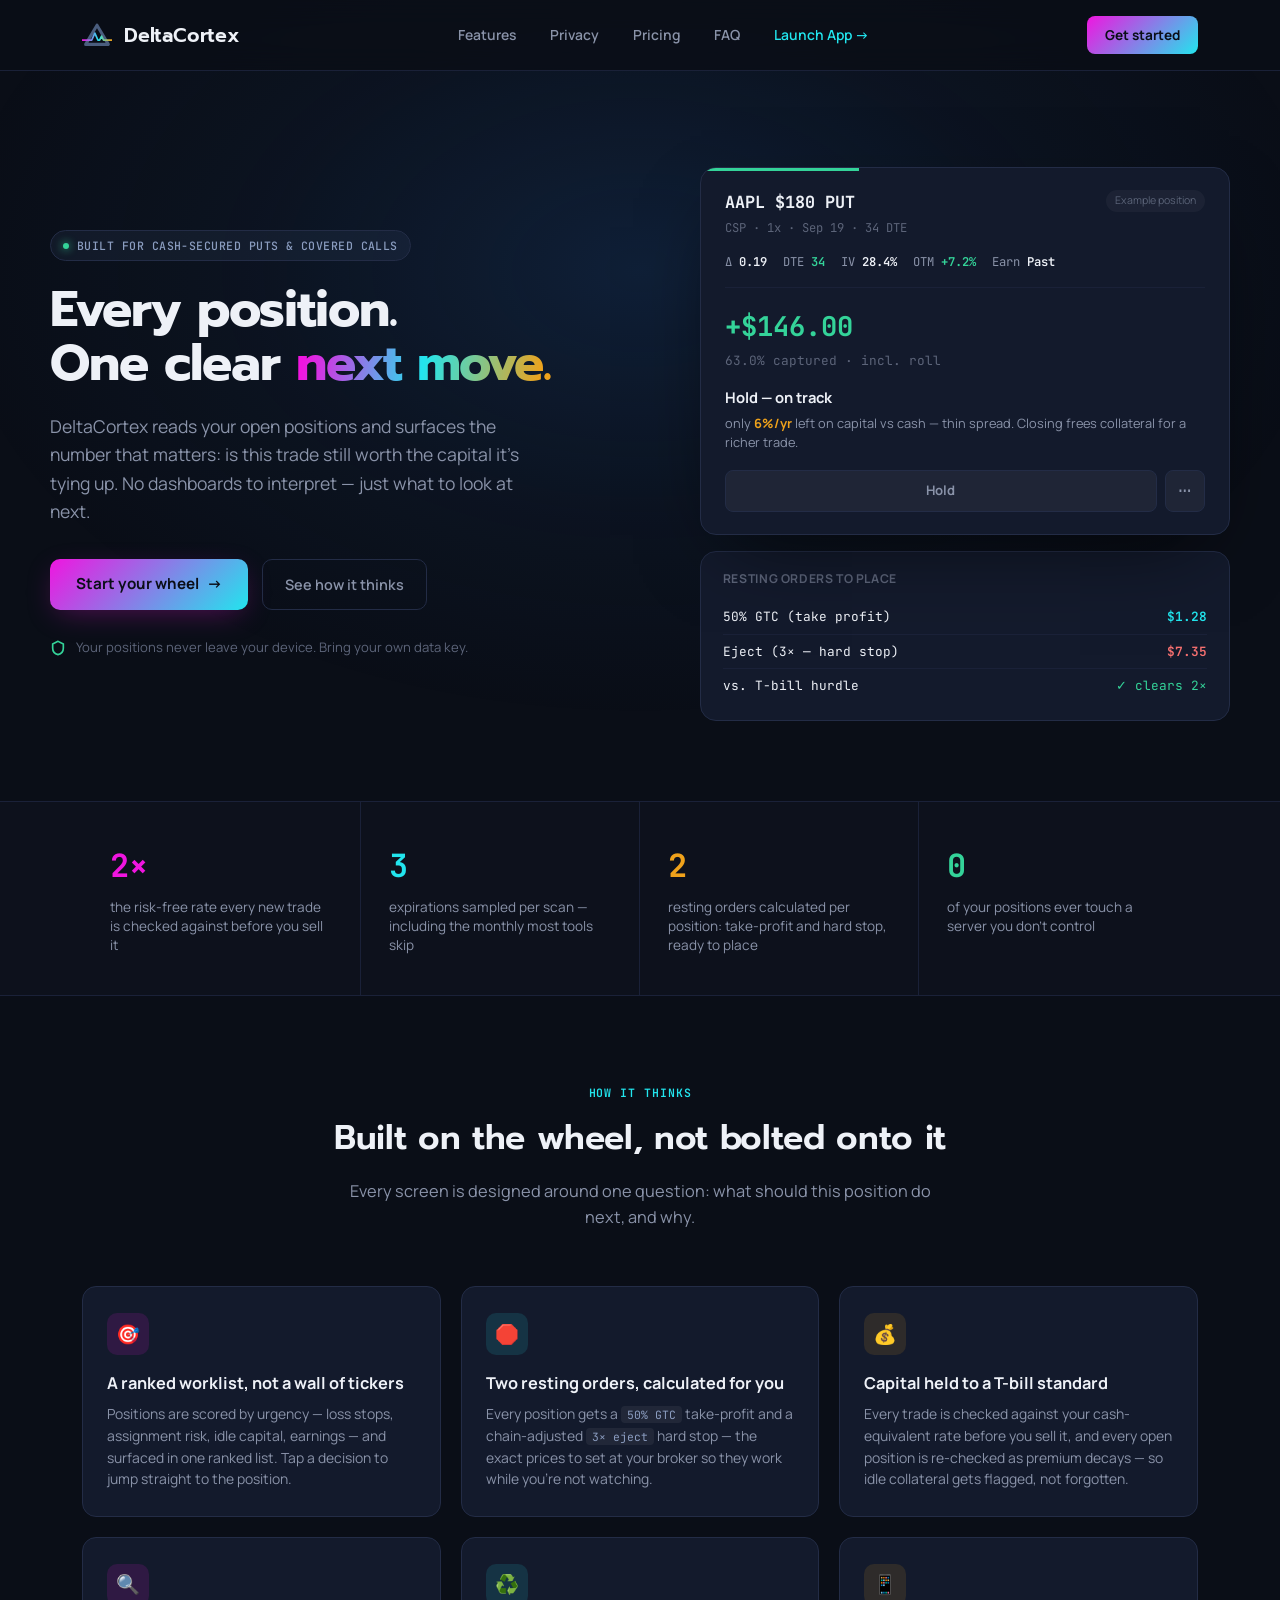
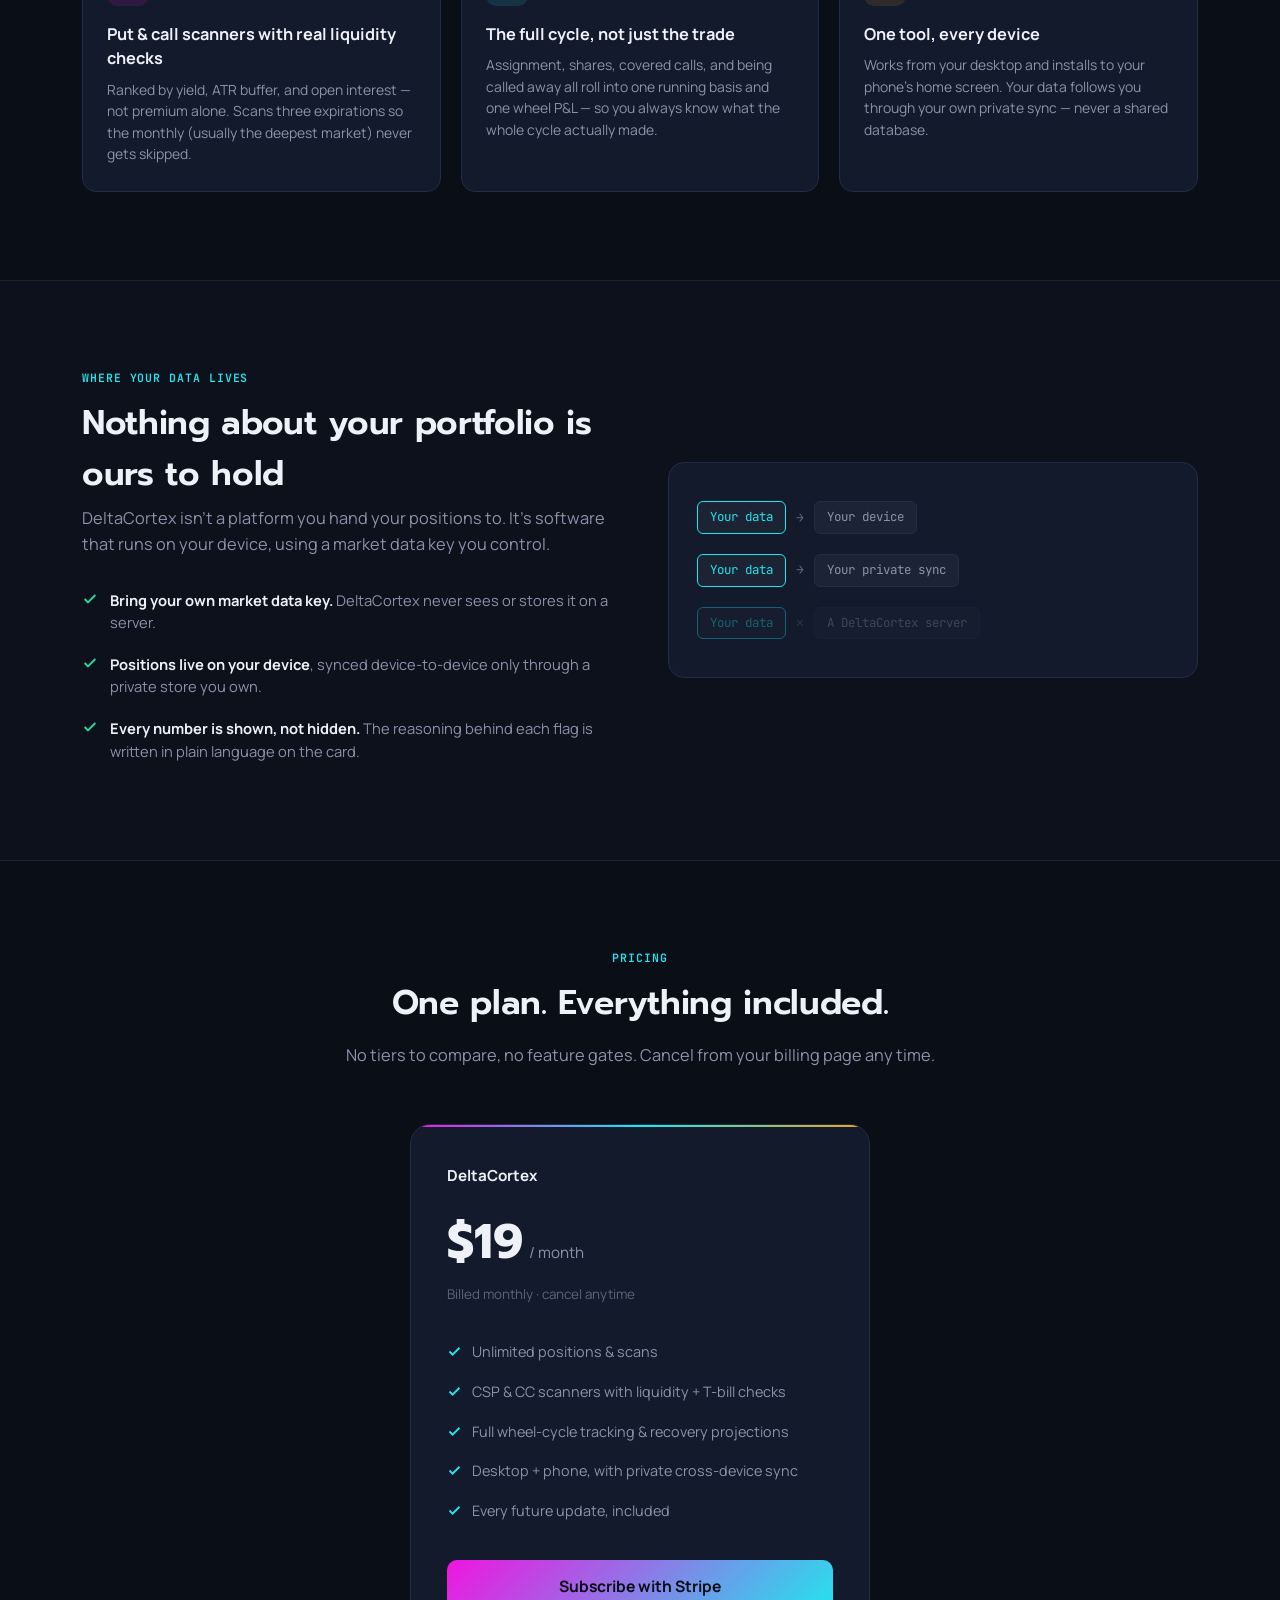
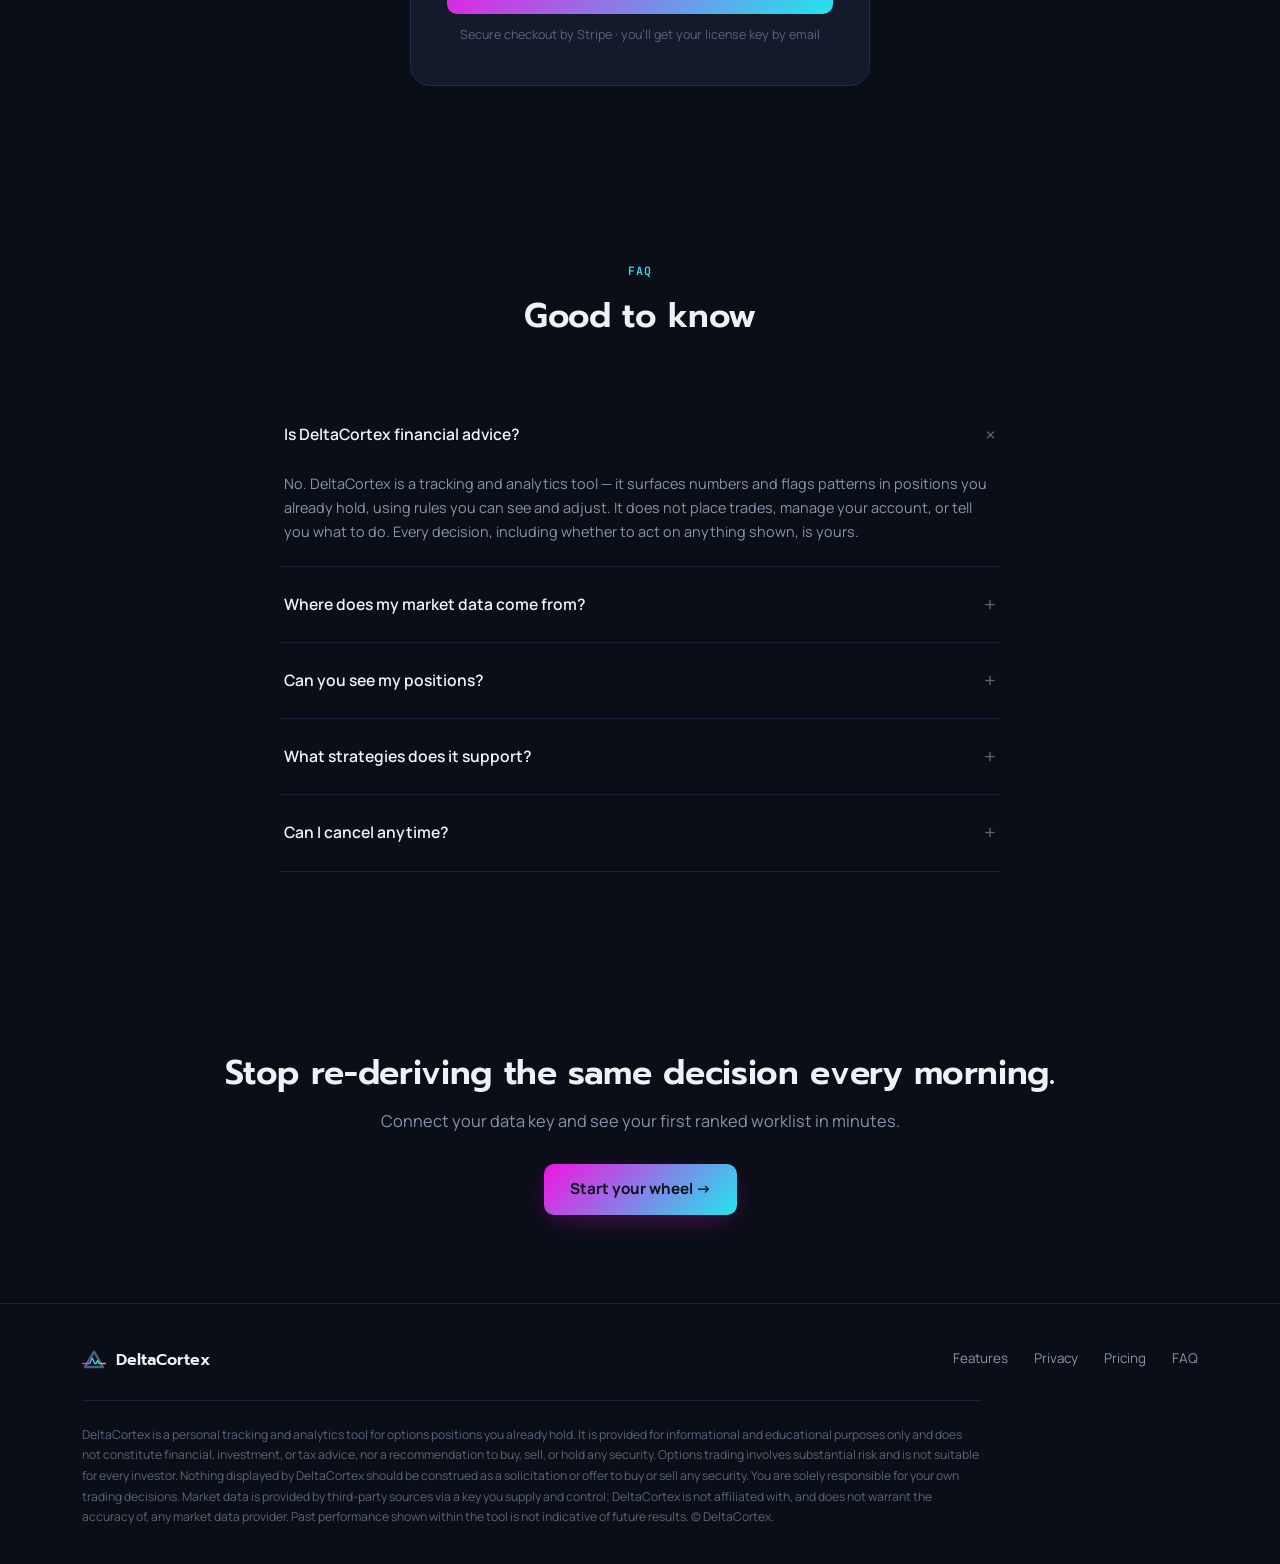
==== commit b83fd1d9: "Add files via upload" ====
--- a/index.html
+++ b/index.html
@@ -1,11520 +1,521 @@
 <!DOCTYPE html>
 <html lang="en">
 <head>
-    <meta charset="UTF-8">
-    <meta name="viewport" content="width=device-width, initial-scale=1.0, maximum-scale=1.0, viewport-fit=cover">
-    <meta name="apple-mobile-web-app-capable" content="yes">
-    <meta name="apple-mobile-web-app-status-bar-style" content="black-translucent">
-    <meta name="apple-mobile-web-app-title" content="DeltaCortex">
-    <meta name="mobile-web-app-capable" content="yes">
-    <meta name="theme-color" content="#0f0f12">
-    <link rel="apple-touch-icon" href="[data-uri]">
-    <link rel="apple-touch-icon" sizes="180x180" href="[data-uri]">
-    <link rel="icon" type="image/png" sizes="512x512" href="[data-uri]">
-    <title>DeltaCortex — Options Trading Engine</title>
-    <link rel="icon" href="data:image/svg+xml,%3Csvg xmlns='http://www.w3.org/2000/svg' viewBox='0 0 136 110'%3E%3Cdefs%3E%3ClinearGradient id='g' x1='0' y1='0' x2='1' y2='0'%3E%3Cstop offset='0' stop-color='%23F015E0'/%3E%3Cstop offset='0.55' stop-color='%2322E5EE'/%3E%3Cstop offset='1' stop-color='%23EFA21B'/%3E%3C/linearGradient%3E%3C/defs%3E%3Cpath d='M68 10 L120 98 L16 98 Z' fill='none' stroke='%234a5d7e' stroke-width='16' stroke-linejoin='round'/%3E%3Cpath d='M4 78 L46 78 L60 48 L74 78 L82 78 L91 62 L100 78 L132 78' fill='none' stroke='url(%23g)' stroke-width='10' stroke-linecap='round' stroke-linejoin='round'/%3E%3C/svg%3E">
-    <link rel="preconnect" href="https://fonts.googleapis.com">
-    <link rel="preconnect" href="https://fonts.gstatic.com" crossorigin>
-    <link href="https://fonts.googleapis.com/css2?family=Manrope:wght@400;500;600;700;800&family=Prompt:wght@500;600;700&display=swap" rel="stylesheet">
-    <style>
-        :root {
-            /* DeltaCortex logo: delta lightens in light theme */
-        [data-theme="light"] .dc-delta { stroke: #9aa7bd !important; }
-
-        /* DeltaCortex Brand Color Palette */
-            --clarity-blue: #1E4E8C;
-            --accent-gold: #D4A037;
-            --slate-black: #1A1A1A;
-            --signal-teal: #2AA6A1;
-            --signal-blue: #3a86ff;
-            --electric-violet: #7c3aed;
-            --crimson-ember: #dc2626;
-            --midnight-indigo: #312e81;
-            --platinum-gray: #B8B8B8;
-            
-            /* Extended functional colors */
-            --primary: #1E4E8C;
-            --success-color: #10b981;
-            --danger-color: #ef4444;
-            --warning-color: #f59e0b;
-            
-            /* Dark Mode (Default) Surface colors */
-            --dark-surface: #242424;
-            --darker-surface: #0d0d0d;
-            --border-color: #333333;
-            --card-bg: #1F1F1F;
-            --bg-tertiary: #2a2a2a;
-            
-            /* Dark Mode Text colors */
-            --text-primary: #FFFFFF;
-            --text-secondary: #B8B8B8;
-            --text-muted: #888888;
-            --light-text: #FFFFFF;
-            
-            /* Shadows */
-            --shadow-md: 0 4px 6px -1px rgba(0, 0, 0, 0.6);
-            --shadow-lg: 0 10px 15px -3px rgba(0, 0, 0, 0.7);
-            --shadow-xl: 0 20px 25px -5px rgba(0, 0, 0, 0.8);
-        }
-
-        /* Light Mode Theme */
-        [data-theme="light"] {
-            /* Light Mode Surface colors */
-            --dark-surface: #F5F5F5;
-            --darker-surface: #FFFFFF;
-            --slate-black: #FFFFFF;
-            --border-color: #D1D5DB;
-            --card-bg: #FFFFFF;
-            --bg-tertiary: #F3F4F6;
-            
-            /* Light Mode Text colors */
-            --text-primary: #1A1A1A;
-            --text-secondary: #4B5563;
-            --text-muted: #6B7280;
-            --light-text: #FFFFFF;
-            --platinum-gray: #4B5563;
-            
-            /* Light Mode Shadows */
-            --shadow-md: 0 4px 6px -1px rgba(0, 0, 0, 0.1);
-            --shadow-lg: 0 10px 15px -3px rgba(0, 0, 0, 0.1);
-            --shadow-xl: 0 20px 25px -5px rgba(0, 0, 0, 0.1);
-        }
-
-        /* Light Mode Body and General Text */
-        [data-theme="light"] body {
-            background: #F5F5F5;
-            color: #1A1A1A !important;
-        }
-
-        [data-theme="light"] * {
-            color: inherit;
-        }
-
-        /* Light Mode Header Specific Styles */
-        [data-theme="light"] .header {
-            background: linear-gradient(135deg, #E5E7EB 0%, #F9FAFB 100%);
-            color: #1A1A1A !important;
-            border-bottom: 3px solid var(--clarity-blue);
-        }
-
-        /* Light Mode Buttons - Keep white text on colored backgrounds for contrast */
-        [data-theme="light"] .refresh-btn {
-            background: var(--signal-teal);
-            color: white !important; /* White text on teal is readable */
-        }
-
-        [data-theme="light"] .theme-toggle-btn {
-            background: var(--clarity-blue);
-            color: white !important; /* White text on blue is readable */
-        }
-
-        [data-theme="light"] .refresh-btn svg,
-        [data-theme="light"] .theme-toggle-btn svg {
-            stroke: white !important; /* White icons */
-        }
-
-        * {
-            margin: 0;
-            padding: 0;
-            box-sizing: border-box;
-        }
-
-        body {
-            /* Using Manrope - popular in fintech, excellent screen readability */
-            font-family: 'Manrope', -apple-system, system-ui, sans-serif;
-            font-weight: 400;
-            background: var(--slate-black);
-            color: var(--text-primary);
-            line-height: 1.6;
-            min-height: 100vh;
-        }
-
-        /* Headings use Manrope Bold */
-        h1, h2, h3, h4, h5, h6 {
-            font-family: 'Manrope', sans-serif;
-            font-weight: 700;
-            letter-spacing: -0.01em;
-        }
-
-        /* Dashboard labels use Manrope SemiBold */
-        .label-text {
-            font-family: 'Manrope', sans-serif;
-            font-weight: 600;
-        }
-
-        .container {
-            max-width: 98%; /* Increased from 1600px to use more screen width */
-            margin: 0 auto;
-            background: var(--dark-surface);
-            min-height: 100vh;
-        }
-
-        /* Header/Branding */
-        .header {
-            background: linear-gradient(135deg, var(--slate-black) 0%, var(--darker-surface) 100%);
-            color: white;
-            padding: 1rem 1.5rem; /* Reduced from 2.5rem 2rem */
-            box-shadow: var(--shadow-md);
-            border-bottom: 2px solid var(--clarity-blue); /* Reduced from 3px */
-            position: sticky;
-            top: 0;
-            z-index: 100;
-        }
-
-        .brand-container {
-            max-width: 1600px;
-            margin: 0 auto;
-            display: flex;
-            align-items: center;
-            justify-content: space-between;
-            gap: 1rem;
-        }
-
-        .brand-logo {
-            display: flex;
-            align-items: center;
-            gap: 0.75rem; /* Reduced from 1rem */
-        }
-
-        .brand-logo img {
-            height: clamp(60px, 10vh, 100px); /* Reduced from 120px-220px to 60px-100px */
-            width: auto;
-            max-width: 100%;
-            object-fit: contain;
-        }
-
-        #fallbackLogo {
-            font-size: clamp(1.2rem, 2.5vw, 1.8rem);
-        }
-
-        /* .brand-icon removed — was leftover placeholder styling (generated a duplicate
-           "X" via ::after) from an earlier design pass. Replaced with the real
-           DeltaCortex mark inline in the About section. */
-
-        .brand-text h1 {
-            font-family: 'Manrope', sans-serif;
-            font-weight: 800;
-            font-size: 1.5rem;
-            color: white;
-            margin: 0;
-            letter-spacing: 0.05em;
-            line-height: 1.2;
-        }
-
-        .brand-text h1 .xq-highlight {
-            color: var(--accent-gold);
-            font-weight: 900;
-        }
-
-        .brand-text .tagline {
-            font-family: 'Manrope', sans-serif;
-            font-weight: 400;
-            font-size: 0.75rem;
-            color: var(--accent-gold);
-            margin-top: 2px;
-            letter-spacing: 0.02em;
-        }
-
-        .version-badge {
-            background: var(--accent-gold);
-            color: var(--slate-black);
-            padding: 0.3rem 0.75rem;
-            border-radius: 4px;
-            font-family: 'Manrope', sans-serif;
-            font-weight: 700;
-            font-size: 0.7rem;
-            letter-spacing: 0.05em;
-            text-transform: uppercase;
-            box-shadow: var(--shadow-md);
-        }
-
-        /* Header Controls */
-        .header-controls {
-            display: flex;
-            align-items: center;
-            gap: 0.75rem;
-        }
-
-        .refresh-btn, .theme-toggle-btn {
-            display: flex;
-            align-items: center;
-            gap: 0.4rem;
-            padding: 0.5rem 0.875rem;
-            background: var(--signal-teal);
-            color: white !important;
-            border: none;
-            border-radius: 6px;
-            font-family: 'Manrope', sans-serif;
-            font-weight: 600;
-            font-size: 0.9rem;
-            cursor: pointer;
-            transition: all 0.3s ease;
-            box-shadow: var(--shadow-md);
-        }
-
-        .refresh-btn:hover {
-            background: #238f8b;
-            transform: translateY(-1px);
-            box-shadow: var(--shadow-lg);
-        }
-
-        .refresh-btn:active {
-            transform: translateY(0);
-        }
-
-        .theme-toggle-btn {
-            padding: 0.6rem;
-            background: var(--clarity-blue);
-        }
-
-        .theme-toggle-btn:hover {
-            background: #1a4478;
-            transform: translateY(-1px);
-            box-shadow: var(--shadow-lg);
-        }
-
-        .refresh-btn svg, .theme-toggle-btn svg {
-            flex-shrink: 0;
-            stroke: white !important;
-        }
-
-        .stats-bar {
-            display: grid;
-            grid-template-columns: repeat(auto-fit, minmax(200px, 1fr));
-            gap: 20px;
-            padding: 30px;
-            background: var(--slate-black);
-            border-bottom: 1px solid var(--border-color);
-        }
-
-        .stat-card {
-            background: var(--card-bg);
-            padding: 24px;
-            border-radius: 12px;
-            box-shadow: var(--shadow-md);
-            text-align: center;
-            border: 1px solid var(--border-color);
-            transition: all 0.3s ease;
-        }
-
-        .stat-card:hover {
-            transform: translateY(-3px);
-            box-shadow: var(--shadow-lg);
-            border-color: var(--clarity-blue);
-        }
-
-        .stat-label {
-            font-family: 'Manrope', sans-serif;
-            font-weight: 500;
-            font-size: 0.8em;
-            color: var(--text-secondary);
-            text-transform: uppercase;
-            letter-spacing: 0.08em;
-            margin-bottom: 10px;
-        }
-
-        .stat-value {
-            font-family: 'Manrope', sans-serif;
-            font-weight: 700;
-            font-size: 1.9em;
-            color: var(--text-primary);
-            letter-spacing: -0.02em;
-        }
-
-        .dash-value.positive { color: var(--success-color); }
-        .dash-value.negative { color: var(--danger-color); }
-        .stat-value.positive {
-            color: var(--success-color);
-        }
-
-        .stat-value.negative {
-            color: var(--danger-color);
-        }
-
-        .button-group {
-            display: flex;
-            gap: 15px;
-            flex-wrap: wrap;
-        }
-
-        button {
-            padding: 12px 24px;
-            border: none;
-            border-radius: 8px;
-            font-family: 'Manrope', sans-serif;
-            font-weight: 600;
-            font-size: 0.95em;
-            cursor: pointer;
-            transition: all 0.3s ease;
-            letter-spacing: 0.01em;
-        }
-
-        .btn-primary {
-            background: var(--clarity-blue);
-            color: white;
-            box-shadow: var(--shadow-md);
-        }
-
-        .btn-primary:hover {
-            background: #1a4277;
-            transform: translateY(-2px);
-            box-shadow: 0 6px 20px rgba(30, 78, 140, 0.4);
-        }
-
-        .btn-success {
-            background: var(--signal-teal);
-            color: white;
-            box-shadow: var(--shadow-md);
-        }
-
-        .btn-success:hover {
-            background: #248d89;
-            box-shadow: 0 6px 20px rgba(42, 166, 161, 0.4);
-        }
-
-        .btn-danger {
-            background: var(--danger-color);
-            color: white;
-            box-shadow: var(--shadow-md);
-        }
-
-        .btn-danger:hover {
-            background: #dc2626;
-            box-shadow: 0 6px 20px rgba(239, 68, 68, 0.4);
-        }
-
-        .controls {
-            padding: 30px;
-            background: var(--slate-black);
-            border-bottom: 1px solid var(--border-color);
-        }
-
-        .table-container {
-            padding: 20px;
-            overflow-x: auto;
-            background: var(--dark-surface);
-        }
-
-        table {
-            width: 100%;
-            border-collapse: collapse;
-            font-size: 0.75em; /* Reduced from 0.9em */
-            font-family: 'Manrope', sans-serif;
-            table-layout: auto; /* Allow columns to size based on content */
-        }
-
-        th {
-            background: linear-gradient(135deg, var(--clarity-blue) 0%, var(--signal-teal) 100%);
-            color: white;
-            padding: 10px 8px; /* Reduced from 16px 12px */
-            text-align: left;
-            font-family: 'Manrope', sans-serif;
-            font-weight: 700;
-            font-size: 0.8em; /* Reduced from 0.85em */
-            text-transform: uppercase;
-            letter-spacing: 0.03em; /* Reduced from 0.05em */
-            position: sticky;
-            top: 0;
-            z-index: 10;
-            box-shadow: 0 2px 8px rgba(0,0,0,0.4);
-            white-space: nowrap; /* Prevent header wrapping */
-        }
-
-        td {
-            padding: 10px 8px; /* Reduced from 16px 12px */
-            border-bottom: 1px solid var(--border-color);
-            color: var(--text-primary);
-            background: var(--card-bg);
-            font-weight: 400;
-            white-space: nowrap; /* Prevent cell content wrapping */
-        }
-
-        /* Specific column widths to optimize space */
-        th:nth-child(1), td:nth-child(1) { width: 8%; }  /* Symbol */
-        th:nth-child(2), td:nth-child(2) { width: 7%; }  /* Entry Date */
-        th:nth-child(3), td:nth-child(3) { width: 7%; }  /* Expiry */
-        th:nth-child(4), td:nth-child(4) { width: 6%; }  /* Strike */
-        th:nth-child(5), td:nth-child(5) { width: 7%; }  /* Premium */
-        th:nth-child(6), td:nth-child(6) { width: 5%; }  /* Contracts */
-        th:nth-child(7), td:nth-child(7) { width: 8%; }  /* Cash Required */
-        th:nth-child(8), td:nth-child(8) { width: 6%; }  /* Current Price */
-        th:nth-child(9), td:nth-child(9) { width: 7%; }  /* Breakeven */
-        th:nth-child(10), td:nth-child(10) { width: 6%; }  /* DTE */
-        th:nth-child(11), td:nth-child(11) { width: 6%; }  /* Return */
-        th:nth-child(12), td:nth-child(12) { width: 8%; }  /* Unrealized P/L */
-        th:nth-child(13), td:nth-child(13) { width: 6%; }  /* Margin */
-        th:nth-child(14), td:nth-child(14) { width: 7%; }  /* Priority */
-        th:nth-child(15), td:nth-child(15) { width: 6%; }  /* Actions */
-
-        tr:hover td {
-            background: var(--dark-surface);
-        }
-
-        .priority-HIGH {
-            background: rgba(239, 68, 68, 0.12) !important;
-            border-left: 4px solid var(--danger-color);
-        }
-
-        .priority-MEDIUM {
-            background: rgba(212, 160, 55, 0.12) !important;
-            border-left: 4px solid var(--accent-gold);
-        }
-
-        .priority-WATCH {
-            background: rgba(42, 166, 161, 0.10) !important;
-            border-left: 4px solid var(--signal-teal);
-        }
-
-        .priority-LOW {
-            background: rgba(16, 185, 129, 0.12) !important;
-            border-left: 4px solid #28a745;
-        }
-
-        .action-badge {
-            display: inline-block;
-            padding: 6px 12px;
-            border-radius: 4px;
-            font-size: 0.85em;
-            font-weight: 600;
-            white-space: nowrap;
-        }
-
-        .action-CLOSE, .action-CLOSE-ROLL, .action-MONITOR-CLOSELY, .action-CLOSE---CUT-LOSS, .action-CLOSE---PRE-EARNINGS {
-            background: #f8d7da;
-            color: #721c24;
-        }
-
-        .action-ROLL-OUT, .action-ROLL-OUT-ADJUST, .action-ROLL-OUT-DOWN, .action-MANAGE-ACTIVELY, .action-ROLL-NOW, .action-HOLD-EXERCISE, .action-CLOSE---TAKE-PROFIT, .action-CONSIDER-CLOSING, .action-TAKE-PROFIT {
-            background: #fff3cd;
-            color: #856404;
-        }
-
-        .action-HOLD, .action-LET-EXPIRE, .action-HOLD---WATCH, .action-HOLD-CLOSE, .action-HOLD-REVIEW {
-            background: #d4edda;
-            color: #155724;
-        }
-
-        /* Health Score visual states */
-        .health-score-cell {
-            text-align: center;
-            font-weight: 800;
-            font-size: 1.05em;
-            min-width: 52px;
-        }
-        .health-excellent { color: var(--success-color); }
-        .health-good { color: var(--signal-teal); }
-        .health-caution { color: var(--warning-color); }
-        .health-warning { color: #f97316; }
-        .health-critical { color: var(--danger-color); animation: pulse-urgent 2s ease-in-out infinite; }
-
-        .health-bar {
-            height: 4px;
-            border-radius: 2px;
-            margin-top: 3px;
-            background: var(--border-color);
-            overflow: hidden;
-        }
-        .health-bar-fill {
-            height: 100%;
-            border-radius: 2px;
-            transition: width 0.3s ease;
-        }
-
-        /* Smart Action styling */
-        .smart-action-cell {
-            font-size: 0.88em;
-            line-height: 1.3;
-            max-width: 220px;
-            white-space: nowrap;
-        }
-        .smart-action-text {
-            font-weight: 600;
-            color: var(--text-primary);
-        }
-
-        /* Scan button states */
-        .scan-btn {
-            padding: 6px 12px;
-            font-size: 0.85em;
-            margin-right: 5px;
-            color: white;
-            border: none;
-            border-radius: 4px;
-            cursor: pointer;
-            transition: all 0.3s ease;
-        }
-        .scan-btn-active {
-            background: var(--signal-teal);
-            animation: scan-pulse 2s ease-in-out infinite;
-            box-shadow: 0 0 8px rgba(42, 166, 161, 0.4);
-        }
-        .scan-btn-optional {
-            background: var(--signal-teal);
-            opacity: 0.7;
-        }
-        .scan-btn-optional:hover {
-            opacity: 1;
-        }
-        .scan-btn-dimmed {
-            background: var(--border-color);
-            opacity: 0.4;
-            cursor: default;
-        }
-        .scan-btn-dimmed:hover {
-            opacity: 0.5;
-        }
-        @keyframes scan-pulse {
-            0%, 100% { box-shadow: 0 0 4px rgba(42, 166, 161, 0.3); }
-            50% { box-shadow: 0 0 12px rgba(42, 166, 161, 0.6); }
-        }
-
-        .delta-positive {
-            color: var(--success-color);
-            font-weight: 600;
-        }
-
-        .delta-negative {
-            color: var(--danger-color);
-            font-weight: 600;
-        }
-
-        /* Graduated Delta color coding (absolute value based) */
-        .delta-safe {
-            color: var(--success-color);
-            font-weight: 700;
-        }
-        .delta-comfort {
-            color: var(--signal-teal);
-            font-weight: 600;
-        }
-        .delta-caution {
-            color: var(--warning-color);
-            font-weight: 700;
-        }
-        .delta-danger {
-            color: var(--danger-color);
-            font-weight: 700;
-        }
-
-        /* Graduated DTE color coding */
-        .dte-safe {
-            color: var(--success-color);
-            font-weight: 600;
-        }
-        .dte-monitor {
-            color: var(--signal-teal);
-            font-weight: 600;
-        }
-        .dte-warning {
-            color: var(--warning-color);
-            font-weight: 700;
-        }
-        .dte-urgent {
-            color: var(--danger-color);
-            font-weight: 700;
-            animation: pulse-urgent 2s ease-in-out infinite;
-        }
-
-        @keyframes pulse-urgent {
-            0%, 100% { opacity: 1; }
-            50% { opacity: 0.6; }
-        }
-
-        .iv-signal {
-            font-size: 0.85em;
-            padding: 4px 8px;
-            border-radius: 4px;
-        }
-
-        .modal {
-            display: none;
-            position: fixed;
-            z-index: 1000;
-            left: 0;
-            top: 0;
-            width: 100%;
-            height: 100%;
-            background: rgba(0,0,0,0.7);
-        }
-
-        .modal-content {
-            background: var(--card-bg);
-            margin: 20px auto;
-            padding: 28px;
-            border-radius: 12px;
-            max-width: 600px;
-            width: 90%;
-            max-height: calc(100vh - 40px);
-            overflow-y: auto;
-            box-shadow: var(--shadow-xl);
-            border: 1px solid var(--border-color);
-        }
-
-        .modal h2 {
-            margin-bottom: 24px;
-            color: var(--text-primary);
-            font-family: 'Manrope', sans-serif;
-            font-weight: 700;
-            letter-spacing: -0.02em;
-        }
-
-        .form-group {
-            margin-bottom: 14px;
-        }
-
-        .form-group label {
-            display: block;
-            margin-bottom: 5px;
-            font-family: 'Manrope', sans-serif;
-            font-weight: 600;
-            color: var(--text-primary);
-            font-size: 0.85em;
-            letter-spacing: 0.01em;
-        }
-
-        .form-group input,
-        .form-group select {
-            width: 100%;
-            padding: 10px;
-            border: 2px solid var(--border-color);
-            border-radius: 8px;
-            font-size: 1em;
-            background: var(--slate-black);
-            color: var(--text-primary);
-            font-family: 'Manrope', sans-serif;
-            transition: all 0.2s ease;
-        }
-
-        .form-group input:focus,
-        .form-group select:focus {
-            outline: none;
-            border-color: var(--clarity-blue);
-            box-shadow: 0 0 0 3px rgba(30, 78, 140, 0.2);
-        }
-
-        .form-group input::placeholder {
-            color: var(--text-muted);
-        }
-
-        .api-status {
-            display: inline-block;
-            padding: 4px 8px;
-            border-radius: 4px;
-            font-size: 0.85em;
-            margin-left: 10px;
-        }
-
-        .api-status.connected {
-            background: #d4edda;
-            color: #155724;
-        }
-
-        .api-status.disconnected {
-            background: #f8d7da;
-            color: #721c24;
-        }
-
-        .api-settings {
-            padding: 20px 30px;
-            background: var(--midnight-indigo);
-            border-bottom: 2px solid var(--border-color);
-        }
-
-        .api-settings h3 {
-            color: var(--light-text);
-            font-family: 'Montserrat', sans-serif;
-            font-weight: 600;
-        }
-
-        .refresh-btn {
-            background: var(--signal-blue);
-            color: white;
-        }
-
-        .refresh-btn:hover {
-            background: #2667CC;
-        }
-
-        .loading {
-            display: inline-block;
-            width: 12px;
-            height: 12px;
-            border: 2px solid var(--dark-surface);
-            border-top: 2px solid var(--electric-violet);
-            border-radius: 50%;
-            animation: spin 1s linear infinite;
-            margin-left: 8px;
-        }
-
-        @keyframes spin {
-            0% { transform: rotate(0deg); }
-            100% { transform: rotate(360deg); }
-        }
-
-        .close {
-            float: right;
-            font-size: 28px;
-            font-weight: bold;
-            cursor: pointer;
-            color: var(--platinum-gray);
-        }
-
-        .close:hover {
-            color: var(--crimson-ember);
-        }
-
-        .reason-text {
-            font-size: 0.85em;
-            color: #6c757d;
-            line-height: 1.4;
-        }
-
-        .position-type {
-            padding: 4px 8px;
-            border-radius: 4px;
-            font-size: 0.85em;
-            font-weight: 600;
-        }
-
-        .position-SHORT {
-            background: #f8d7da;
-            color: #721c24;
-        }
-
-        .position-LONG {
-            background: #d4edda;
-            color: #155724;
-        }
-
-        .empty-state {
-            text-align: center;
-            padding: 60px 30px;
-            color: #6c757d;
-        }
-
-        .empty-state h3 {
-            margin-bottom: 15px;
-            color: #495057;
-        }
-
-        @media (max-width: 768px) {
-            .header h1 { font-size: 1.8em; }
-            .stats-bar { grid-template-columns: 1fr; }
-            /* Note: card buttons are sized in the mobile block below; no global button override here */
-            table { font-size: 0.75em; }
-            th, td { padding: 10px 5px; }
-        }
-
-        /* ═══════════════════════════════════════════════════════════════
-           UI OPTIMIZATION — v4 Dashboard Redesign
-           ═══════════════════════════════════════════════════════════════ */
-
-        /* Tighter stats bar */
-        .stats-bar {
-            padding: 16px 24px;
-            gap: 12px;
-            grid-template-columns: repeat(4, 1fr);
-        }
-        .stat-card {
-            padding: 14px 16px;
-            border-radius: 8px;
-        }
-        .stat-value {
-            font-size: 1.5em;
-        }
-        .stat-label {
-            font-size: 0.7em;
-            margin-bottom: 6px;
-        }
-
-        /* Grouped controls bar */
-        .controls {
-            padding: 12px 24px;
-            display: flex;
-            align-items: center;
-            justify-content: space-between;
-        }
-        .controls .button-group {
-            gap: 6px;
-        }
-        .controls button {
-            padding: 8px 14px;
-            font-size: 0.82em;
-        }
-
-        /* Tighter table */
-        table { font-size: 0.8em; }
-        th { padding: 8px 6px; font-size: 0.72em; letter-spacing: 0.02em; }
-        td { padding: 7px 6px; }
-
-        /* Score column — make it the visual anchor */
-        .health-score-cell {
-            min-width: 56px;
-            font-size: 1.15em;
-        }
-        .health-bar { height: 3px; margin-top: 2px; }
-
-        /* Smart Action — give it breathing room */
-        .smart-action-cell {
-            max-width: 260px;
-            font-size: 0.9em;
-            padding-right: 12px !important;
-        }
-
-        /* Row health-band left border override — use score data attribute */
-        tr[data-health] { transition: background 0.2s ease; }
-        tr[data-health]:hover td { background: rgba(42, 166, 161, 0.06); }
-
-        /* Action buttons — compact pill style */
-        td button {
-            padding: 4px 8px !important;
-            font-size: 0.78em !important;
-            border-radius: 4px !important;
-            margin-right: 3px !important;
-        }
-
-        /* Earnings manager tighter */
-        #earningsManager {
-            margin: 0;
-            padding: 8px 24px;
-            border-radius: 0;
-            border-left: none;
-            border-bottom: 1px solid var(--border-color);
-        }
-
-        /* Table container — remove excess padding */
-        .table-container { padding: 0; }
-
-        /* Editable cell hint */
-        td[onclick*="editEntryIV"] {
-            border-bottom: 1px dashed var(--text-muted);
-            transition: border-color 0.2s;
-        }
-        td[onclick*="editEntryIV"]:hover {
-            border-bottom-color: var(--signal-teal);
-            color: var(--text-primary) !important;
-        }
-
-        /* ═══ Phase 1: Dashboard cards ═══ */
-        .dash { display: grid; grid-template-columns: repeat(5, 1fr); gap: 12px; }
-        .dash-card { background: var(--card-bg); border: 1px solid var(--border-color); border-radius: 10px; padding: 14px 16px; }
-        .dash-label { font-size: 0.7rem; font-weight: 600; color: var(--text-muted); text-transform: uppercase; letter-spacing: 0.05em; }
-        .dash-value { font-size: 1.5rem; font-weight: 800; margin: 2px 0; }
-        .dash-sub { font-size: 0.75rem; color: var(--text-muted); font-weight: 400; }
-        .dash-bar { height: 4px; border-radius: 2px; background: var(--border-color); margin-top: 8px; overflow: hidden; }
-        .status-strip { display: flex; flex-wrap: wrap; gap: 18px; justify-content: flex-end; padding: 8px 24px 14px; font-size: 0.72rem; color: var(--text-muted); border-bottom: 1px solid var(--border-color); }
-        .status-strip strong { color: var(--text-secondary); }
-        @media (max-width: 900px) { .dash { grid-template-columns: repeat(2, 1fr); } }
-
-        /* ═══ Phase 1: Position cards ═══ */
-        .pos-card { background: var(--card-bg); border: 1px solid var(--border-color); border-radius: 10px; margin-bottom: 8px; overflow: hidden; transition: border-color 0.15s; }
-        .pos-card:hover { border-color: #3d3d3d; }
-        .pos-card.prio-HIGH { border-left: 3px solid var(--danger-color); }
-        .pos-card.prio-MEDIUM { border-left: 3px solid var(--warning-color); }
-        .pos-card.prio-LOW { border-left: 3px solid var(--success-color); }
-        .pos-card.prio-SHARES { border-left: 3px solid #7c3aed; }
-        .pos-main { display: grid; grid-template-columns: minmax(190px, 230px) 1fr 150px minmax(180px, 220px) 130px; align-items: center; gap: 16px; padding: 13px 18px; cursor: pointer; }
-        .pos-id .sym { font-size: 1rem; font-weight: 800; }
-        .pos-id .sub { font-size: 0.75rem; color: var(--text-muted); margin-top: 2px; }
-        .chain-tag { font-size: 0.65rem; background: rgba(42,166,161,0.15); color: var(--signal-teal); padding: 1px 6px; border-radius: 4px; margin-left: 6px; font-weight: 700; }
-        .pos-metrics { display: flex; flex-wrap: wrap; gap: 8px 20px; font-size: 0.78rem; color: var(--text-secondary); }
-        .pos-metrics .m { white-space: nowrap; }
-        .pos-metrics .m b { color: var(--text-primary); font-weight: 700; }
-        .m.safe b { color: var(--success-color); }
-        .m.warn b { color: var(--warning-color); }
-        .m.bad b { color: var(--danger-color); }
-        .pos-pl { text-align: right; }
-        .pos-pl .plv { font-size: 1.15rem; font-weight: 800; }
-        .pos-pl .plpct { font-size: 0.75rem; font-weight: 600; }
-        .pos-pl.up .plv, .pos-pl.up .plpct { color: var(--success-color); }
-        .pos-pl.down .plv, .pos-pl.down .plpct { color: var(--danger-color); }
-        .pos-action-col { display: flex; flex-direction: column; gap: 3px; }
-        .action-text { font-size: 0.84rem; font-weight: 700; }
-        .health-mini { display: flex; align-items: center; gap: 6px; font-size: 0.7rem; color: var(--text-muted); }
-        .health-track { width: 60px; height: 3px; background: var(--border-color); border-radius: 2px; }
-        .health-track > div { height: 100%; border-radius: 2px; }
-        .pos-buttons { display: flex; gap: 6px; justify-content: flex-end; align-items: center; }
-        /* Shares cards: 4-col main (no button column) + dedicated button row below */
-        .shares-main { grid-template-columns: minmax(190px, 240px) 1fr 150px minmax(170px, 210px) !important; }
-        .shares-buttons { display: flex; gap: 8px; flex-wrap: wrap; padding: 0 18px 14px; }
-        .shares-buttons .btn-pa { padding: 8px 14px; }
-        .btn-pa { padding: 7px 14px; border: none; border-radius: 6px; font-weight: 700; font-size: 0.8rem; cursor: pointer; font-family: inherit; white-space: nowrap; }
-        .bpa-close { background: var(--danger-color); color: white; }
-        .bpa-roll { background: var(--warning-color); color: #000; }
-        .bpa-hold { background: var(--dark-surface); color: var(--text-secondary); border: 1px solid var(--border-color); }
-        .bpa-cc { background: #7c3aed; color: white; }
-        .pos-drawer { border-top: 1px solid var(--border-color); background: var(--dark-surface); padding: 16px 18px; display: grid; grid-template-columns: repeat(4, 1fr); gap: 14px; }
-        .drawer-group { background: var(--card-bg); border-radius: 8px; padding: 12px 14px; }
-        .drawer-title { font-size: 0.7rem; font-weight: 600; color: var(--text-muted); text-transform: uppercase; letter-spacing: 0.05em; margin-bottom: 8px; }
-        .drawer-row { display: flex; justify-content: space-between; font-size: 0.8rem; padding: 3px 0; }
-        .drawer-row .k { color: var(--text-muted); }
-        .drawer-row .v { font-weight: 700; }
-        .drawer-actions { grid-column: 1 / -1; display: flex; flex-wrap: wrap; gap: 8px; padding-top: 4px; }
-        .btn-ghost { padding: 6px 12px; border-radius: 6px; border: 1px solid var(--border-color); background: transparent; color: var(--text-secondary); font-size: 0.75rem; font-weight: 600; cursor: pointer; font-family: inherit; }
-        .btn-ghost:hover { background: var(--card-bg); color: var(--text-primary); }
-        .btn-ghost.destructive { color: var(--danger-color); border-color: rgba(239,68,68,0.3); }
-        .group-header-card { padding: 10px 14px; margin: 14px 0 8px; border-radius: 8px; background: linear-gradient(90deg, rgba(30,78,140,0.15) 0%, transparent 100%); border-left: 3px solid var(--clarity-blue); font-size: 0.88rem; }
-        @media (max-width: 1000px) { .pos-main { grid-template-columns: 1fr 1fr; row-gap: 10px; } .pos-drawer { grid-template-columns: repeat(2, 1fr); } }
-
-
-        /* ═══════════ MOBILE / PWA ═══════════ */
-        @media (max-width: 640px) {
-            body { -webkit-text-size-adjust: 100%; }
-            /* ── Dashboard: 2-col compact ── */
-            .dash { grid-template-columns: 1fr 1fr !important; gap: 7px; padding: 8px 10px 2px !important; }
-            .dash-card { padding: 9px 11px !important; border-radius: 8px; }
-            .dash-value { font-size: 1.05rem; margin: 1px 0; }
-            .dash-label { font-size: 0.58rem; }
-            .dash-sub { font-size: 0.62rem; }
-            .dash-bar { margin-top: 5px; }
-            .status-strip { justify-content: flex-start; gap: 7px 13px; padding: 7px 10px 10px; font-size: 0.64rem; }
-
-            /* ── Position cards: vertical stack, tight ── */
-            .pos-card { margin-bottom: 10px; }
-            .pos-main { grid-template-columns: 1fr !important; gap: 9px; padding: 13px 14px; }
-            .pos-id .sym { font-size: 0.98rem; }
-            .pos-id .sub { font-size: 0.72rem; }
-            .pos-metrics { gap: 5px 12px; font-size: 0.75rem; }
-            /* P&L and action share a row to save vertical space */
-            .pos-pl { text-align: left; display: flex; align-items: baseline; gap: 8px; }
-            .pos-pl .plv { font-size: 1.15rem; }
-            .pos-pl .plpct { font-size: 0.72rem; }
-            .pos-action-col { gap: 4px; }
-            .action-text { font-size: 0.86rem; }
-            .why-line { font-size: 0.72rem !important; }
-            /* Buttons: primary action gets generous tap target, ⋯ stays compact */
-            .pos-buttons { justify-content: flex-start; flex-wrap: wrap; gap: 8px; }
-            .btn-pa { padding: 11px 18px; font-size: 0.88rem; min-height: 44px; }
-            .btn-pa[data-action="toggleDrawer"] { flex: 0 0 auto; min-width: 52px; }
-            /* Drawer: single column, comfortable rows */
-            .pos-drawer { grid-template-columns: 1fr !important; padding: 12px 14px; gap: 10px; }
-            .drawer-row { padding: 5px 0; font-size: 0.84rem; }
-            .drawer-actions { gap: 8px; }
-            .drawer-actions .btn-ghost { flex: 1 1 calc(50% - 4px); text-align: center; min-height: 42px; padding: 9px 10px; }
-
-            /* ── Triage panel: stack each row's content ── */
-            #triagePanel .triage-row > div { flex-wrap: wrap; gap: 8px 10px !important; padding: 11px 13px !important; }
-            #triagePanel .triage-row > div > div:nth-child(2) { min-width: 0 !important; flex: 1 1 auto; }
-            #triagePanel .triage-row > div > div:nth-child(3) { flex: 1 1 100% !important; font-size: 0.8rem !important; }
-            #triagePanel .triage-row span[style*="tap to view"] { display: none; }
-
-            /* ── Shares cards same treatment ── */
-            #sharesBody .pos-main, #sharesBody .shares-main { grid-template-columns: 1fr !important; }
-            #sharesBody .shares-buttons { padding: 0 14px 12px; }
-            #sharesBody .shares-buttons .btn-pa { flex: 1 1 auto; min-height: 44px; }
-
-            /* ── Header: brand left, controls wrap below ── */
-            .header, .header-content, .brand-container { flex-wrap: wrap; gap: 10px; }
-            .brand-logo { flex: 1 1 auto; }
-            .controls { flex-wrap: wrap; gap: 8px; width: 100%; }
-            /* Each button-group wraps; tab group scrolls horizontally if tight */
-            .controls .button-group { flex-wrap: wrap; gap: 6px; }
-            .controls .button-group button { min-height: 44px; padding: 9px 14px; font-size: 0.9rem; line-height: 1; }
-            /* Add/trash row buttons size to content, not full width */
-            .controls .button-group button { width: auto; flex: 0 1 auto; }
-            /* Nav tabs (first group): fit within viewport, no horizontal overflow */
-            .controls .button-group:first-child { flex-wrap: nowrap; width: 100%; gap: 5px; }
-            .controls .button-group:first-child button { flex: 1 1 0; min-width: 0; white-space: nowrap; padding: 9px 6px; font-size: 0.82rem; overflow: hidden; text-overflow: ellipsis; }
-
-            /* ── Remaining tables (Performance drawer legs, earnings mgr) scroll ── */
-            .table-container, .perf-table-wrap, #closedPositionsBody { overflow-x: auto; -webkit-overflow-scrolling: touch; }
-
-            /* ── Modals full-width ── */
-            #addModal, #rollModal, #importModal, #rollScannerModal { max-width: 100% !important; width: 100% !important; }
-            .modal-content { padding: 18px 14px !important; }
-
-            /* ── Settings: stack the sync grid ── */
-            #settingsView .dash { grid-template-columns: 1fr !important; }
-
-            h1, h2 { font-size: 1.3rem; }
-            /* Group-by headers wrap their stat spans */
-            .group-header-card { font-size: 0.8rem; line-height: 1.8; }
-        }
-
-        /* Safe-area insets for notch/home-bar (iPhone) */
-        @supports (padding: max(0px)) {
-            body { padding-left: max(0px, env(safe-area-inset-left)); padding-right: max(0px, env(safe-area-inset-right)); }
-            .header, .header-content { padding-top: max(12px, env(safe-area-inset-top)); }
-        }
-
-        /* Larger default tap targets on touch devices */
-        @media (pointer: coarse) {
-            button { min-height: 40px; }
-            input, select { min-height: 40px; font-size: 16px; }  /* 16px prevents iOS zoom-on-focus */
-        }
-
-        /* ═══════════════════════════════════════════════════════════════
-           INFO TOOLTIPS — works on both hover (desktop) and tap (mobile,
-           via JS toggle below). Native title="" attributes don't fire on
-           touch at all, so this is the real explanation layer for anyone
-           using the app on a phone.
-           ═══════════════════════════════════════════════════════════════ */
-        .info-tip {
-            display: inline-flex; align-items: center; justify-content: center;
-            width: 14px; height: 14px; border-radius: 50%;
-            background: rgba(255,255,255,0.1); color: var(--text-muted, #8a93a9);
-            font-size: 0.66em; font-weight: 700; cursor: help; margin-left: 4px;
-            position: relative; vertical-align: middle; line-height: 1;
-            flex-shrink: 0; user-select: none; text-transform: none;
-        }
-        .info-tip:hover, .info-tip.tip-active {
-            background: var(--signal-teal, #2aa6a1); color: #0a0e17;
-        }
-        /* The nested span only holds the explanation text for JS to read — it is
-           NEVER shown in place. Showing it in place is what caused it to be
-           clipped by an ancestor card's overflow:hidden (needed for rounded
-           corners). The actual visible tooltip is #globalTipBubble below,
-           appended straight to <body> and positioned by JS, so no ancestor's
-           overflow or stacking context can ever clip it again. */
-        .info-tip .tip-bubble { display: none !important; }
-        @media (pointer: coarse) {
-            .info-tip { width: 17px; height: 17px; font-size: 0.72em; }
-        }
-        #globalTipBubble {
-            display: none; position: fixed; max-width: 230px; width: max-content;
-            background: var(--dark-surface, #0d1220); color: var(--text-primary, #eef1f7);
-            border: 1px solid var(--border-color, #232c46); border-radius: 8px;
-            padding: 9px 11px; font-size: 0.76rem; line-height: 1.45; font-weight: 400;
-            z-index: 100000; box-shadow: 0 10px 28px rgba(0,0,0,0.45);
-            text-align: left; white-space: normal; letter-spacing: normal; text-transform: none;
-            pointer-events: none;
-        }
-    </style>
+<meta charset="UTF-8">
+<meta name="viewport" content="width=device-width, initial-scale=1.0">
+<title>DeltaCortex — Options Trading Engine</title>
+<link rel="preconnect" href="https://fonts.googleapis.com">
+<link href="https://fonts.googleapis.com/css2?family=Prompt:wght@500;600;700&family=Manrope:wght@400;500;600;700;800&family=JetBrains+Mono:wght@400;500;600&display=swap" rel="stylesheet">
+<style>
+:root {
+  --bg: #0a0e17;
+  --bg-elev: #10152280;
+  --card: #131a2c;
+  --card-border: #232c46;
+  --card-border-soft: #1a2138;
+  --text: #eef1f7;
+  --text-muted: #8a93a9;
+  --text-faint: #5c6479;
+  --steel: #4a5d7e;
+  --steel-light: #8b9dc0;
+  --magenta: #F015E0;
+  --cyan: #22E5EE;
+  --orange: #EFA21B;
+  --mint: #34d399;
+  --coral: #f87171;
+  --navy-a: #16335e;
+  --navy-b: #1E4E8C;
+  --font-display: 'Prompt', sans-serif;
+  --font-body: 'Manrope', sans-serif;
+  --font-mono: 'JetBrains Mono', monospace;
+}
+* { margin: 0; padding: 0; box-sizing: border-box; }
+html { scroll-behavior: smooth; }
+body {
+  background: var(--bg);
+  color: var(--text);
+  font-family: var(--font-body);
+  line-height: 1.5;
+  -webkit-font-smoothing: antialiased;
+  overflow-x: hidden;
+}
+body::before {
+  content: '';
+  position: fixed;
+  top: -20%; left: 50%;
+  width: 1400px; height: 900px;
+  transform: translateX(-50%);
+  background: radial-gradient(ellipse at center, rgba(30,78,140,0.28) 0%, rgba(30,78,140,0.08) 40%, transparent 70%);
+  pointer-events: none;
+  z-index: 0;
+}
+a { color: inherit; text-decoration: none; }
+.wrap { max-width: 1180px; margin: 0 auto; padding: 0 32px; position: relative; z-index: 1; }
+
+/* ── Header ── */
+header {
+  position: sticky; top: 0; z-index: 50;
+  background: rgba(10,14,23,0.82);
+  backdrop-filter: blur(14px);
+  border-bottom: 1px solid var(--card-border-soft);
+}
+.nav { display: flex; align-items: center; justify-content: space-between; padding: 16px 32px; max-width: 1180px; margin: 0 auto; }
+.brand { display: flex; align-items: center; gap: 12px; }
+.brand-word { font-family: var(--font-display); font-weight: 600; font-size: 1.22rem; letter-spacing: -0.01em; }
+.nav-links { display: flex; gap: 34px; font-size: 0.87rem; font-weight: 600; color: var(--text-muted); }
+.nav-links a:hover { color: var(--text); }
+.nav-cta {
+  padding: 9px 18px; border-radius: 8px; font-weight: 700; font-size: 0.85rem;
+  background: linear-gradient(135deg, var(--magenta), var(--cyan));
+  color: #0a0e17;
+}
+@media (max-width: 780px) { .nav-links { display: none; } }
+
+/* ── Hero ── */
+.hero { padding: 96px 32px 80px; }
+.hero-grid { max-width: 1180px; margin: 0 auto; display: grid; grid-template-columns: 1.05fr 0.95fr; gap: 64px; align-items: center; }
+.eyebrow {
+  display: inline-flex; align-items: center; gap: 8px;
+  font-family: var(--font-mono); font-size: 0.72rem; font-weight: 500; letter-spacing: 0.04em;
+  color: var(--steel-light); background: rgba(74,93,126,0.14); border: 1px solid var(--card-border);
+  padding: 6px 12px; border-radius: 20px; margin-bottom: 22px;
+}
+.eyebrow .dot { width: 6px; height: 6px; border-radius: 50%; background: var(--mint); box-shadow: 0 0 8px var(--mint); }
+h1 {
+  font-family: var(--font-display); font-weight: 700; font-size: 3.15rem; line-height: 1.06;
+  letter-spacing: -0.02em; margin-bottom: 22px;
+}
+h1 .grad {
+  background: linear-gradient(100deg, var(--magenta) 5%, var(--cyan) 50%, var(--orange) 95%);
+  -webkit-background-clip: text; background-clip: text; color: transparent;
+}
+.hero-sub { font-size: 1.1rem; color: var(--text-muted); max-width: 480px; margin-bottom: 34px; line-height: 1.6; }
+.hero-ctas { display: flex; gap: 14px; align-items: center; flex-wrap: wrap; margin-bottom: 28px; }
+.btn-primary {
+  padding: 14px 26px; border-radius: 10px; font-weight: 700; font-size: 0.95rem;
+  background: linear-gradient(135deg, var(--magenta), var(--cyan));
+  color: #0a0e17; display: inline-flex; align-items: center; gap: 8px;
+  transition: transform 0.15s, box-shadow 0.15s;
+  box-shadow: 0 8px 30px -8px rgba(240,21,224,0.35);
+}
+.btn-primary:hover { transform: translateY(-1px); box-shadow: 0 12px 34px -8px rgba(34,229,238,0.4); }
+.btn-ghost {
+  padding: 14px 22px; border-radius: 10px; font-weight: 600; font-size: 0.9rem;
+  color: var(--text-muted); border: 1px solid var(--card-border);
+}
+.btn-ghost:hover { color: var(--text); border-color: var(--steel-light); }
+.trust-line { display: flex; align-items: center; gap: 10px; font-size: 0.82rem; color: var(--text-faint); }
+.trust-line svg { flex-shrink: 0; color: var(--mint); }
+
+/* ── Hero mockup card ── */
+.mock-stage { position: relative; }
+.mock-card {
+  background: var(--card); border: 1px solid var(--card-border); border-radius: 16px;
+  padding: 22px 24px; box-shadow: 0 30px 80px -30px rgba(0,0,0,0.7);
+  position: relative; overflow: hidden;
+}
+.mock-card::before {
+  content: ''; position: absolute; top: 0; left: 0; right: 0; height: 3px;
+  background: linear-gradient(90deg, var(--mint), var(--mint) 30%, transparent 30%);
+}
+.mock-top { display: flex; justify-content: space-between; align-items: flex-start; margin-bottom: 16px; }
+.mock-sym { font-family: var(--font-mono); font-weight: 700; font-size: 1.05rem; }
+.mock-sub { font-size: 0.76rem; color: var(--text-faint); margin-top: 3px; font-family: var(--font-mono); }
+.mock-example { font-size: 0.66rem; color: var(--text-faint); background: rgba(255,255,255,0.04); padding: 3px 9px; border-radius: 12px; }
+.mock-metrics { display: flex; gap: 16px; flex-wrap: wrap; font-family: var(--font-mono); font-size: 0.76rem; color: var(--text-muted); margin-bottom: 18px; padding-bottom: 16px; border-bottom: 1px solid var(--card-border-soft); }
+.mock-metrics b { color: var(--text); font-weight: 600; }
+.mock-metrics .safe b { color: var(--mint); }
+.mock-pl { font-family: var(--font-mono); font-size: 1.7rem; font-weight: 700; color: var(--mint); margin-bottom: 4px; }
+.mock-plpct { font-family: var(--font-mono); font-size: 0.8rem; color: var(--text-faint); margin-bottom: 16px; }
+.mock-action { font-weight: 700; font-size: 0.92rem; margin-bottom: 6px; }
+.mock-why { font-size: 0.8rem; color: var(--text-muted); line-height: 1.5; margin-bottom: 18px; }
+.mock-why b { color: var(--orange); }
+.mock-btns { display: flex; gap: 8px; }
+.mock-btn { flex: 1; text-align: center; padding: 10px; border-radius: 8px; font-weight: 700; font-size: 0.82rem; }
+.mock-btn.hold { background: rgba(255,255,255,0.05); color: var(--text-muted); border: 1px solid var(--card-border); }
+.mock-btn.more { width: 40px; flex: 0 0 auto; background: rgba(255,255,255,0.05); border: 1px solid var(--card-border); color: var(--text-muted); }
+
+.mock-orders {
+  margin-top: 16px; background: var(--card); border: 1px solid var(--card-border); border-radius: 16px;
+  padding: 18px 22px; font-family: var(--font-mono); font-size: 0.8rem;
+}
+.mock-orders-title { font-family: var(--font-body); font-weight: 700; font-size: 0.76rem; text-transform: uppercase; letter-spacing: 0.05em; color: var(--text-faint); margin-bottom: 12px; }
+.mock-order-row { display: flex; justify-content: space-between; padding: 7px 0; border-bottom: 1px solid var(--card-border-soft); }
+.mock-order-row:last-child { border-bottom: none; }
+.mock-order-row .v.gtc { color: var(--cyan); font-weight: 600; }
+.mock-order-row .v.eject { color: var(--coral); font-weight: 600; }
+
+@media (max-width: 980px) { .hero-grid { grid-template-columns: 1fr; gap: 44px; } h1 { font-size: 2.3rem; } .hero-sub { max-width: 100%; } }
+
+/* ── Sections ── */
+section { padding: 88px 0; position: relative; z-index: 1; }
+.section-head { text-align: center; max-width: 620px; margin: 0 auto 56px; }
+.section-eyebrow { font-family: var(--font-mono); font-size: 0.72rem; letter-spacing: 0.08em; text-transform: uppercase; color: var(--cyan); font-weight: 600; margin-bottom: 12px; }
+h2 { font-family: var(--font-display); font-weight: 600; font-size: 2.1rem; letter-spacing: -0.01em; margin-bottom: 14px; }
+.section-sub { color: var(--text-muted); font-size: 1.02rem; line-height: 1.6; }
+
+/* ── Features ── */
+.feat-grid { display: grid; grid-template-columns: repeat(3, 1fr); gap: 20px; }
+.feat-card {
+  background: var(--card); border: 1px solid var(--card-border); border-radius: 14px; padding: 26px 24px;
+  transition: border-color 0.15s, transform 0.15s;
+}
+.feat-card:hover { border-color: var(--steel); transform: translateY(-2px); }
+.feat-icon {
+  width: 42px; height: 42px; border-radius: 10px; display: flex; align-items: center; justify-content: center;
+  margin-bottom: 16px; font-size: 1.2rem;
+}
+.feat-icon.m { background: rgba(240,21,224,0.12); }
+.feat-icon.c { background: rgba(34,229,238,0.12); }
+.feat-icon.o { background: rgba(239,162,27,0.12); }
+.feat-title { font-weight: 700; font-size: 1.02rem; margin-bottom: 8px; }
+.feat-desc { font-size: 0.87rem; color: var(--text-muted); line-height: 1.55; }
+.feat-desc code { font-family: var(--font-mono); font-size: 0.82em; background: rgba(255,255,255,0.06); padding: 1px 6px; border-radius: 4px; color: var(--steel-light); }
+@media (max-width: 900px) { .feat-grid { grid-template-columns: 1fr 1fr; } }
+@media (max-width: 620px) { .feat-grid { grid-template-columns: 1fr; } }
+
+/* ── How it thinks (data strip) ── */
+.think-strip { background: var(--bg-elev); border-top: 1px solid var(--card-border-soft); border-bottom: 1px solid var(--card-border-soft); }
+.think-grid { display: grid; grid-template-columns: repeat(4, 1fr); gap: 0; }
+.think-item { padding: 40px 28px; border-right: 1px solid var(--card-border-soft); }
+.think-item:last-child { border-right: none; }
+.think-num { font-family: var(--font-mono); font-size: 2rem; font-weight: 700; margin-bottom: 8px; }
+.think-num.m { color: var(--magenta); } .think-num.c { color: var(--cyan); } .think-num.o { color: var(--orange); } .think-num.g { color: var(--mint); }
+.think-label { font-size: 0.85rem; color: var(--text-muted); line-height: 1.4; }
+@media (max-width: 900px) { .think-grid { grid-template-columns: 1fr 1fr; } .think-item { border-bottom: 1px solid var(--card-border-soft); } }
+@media (max-width: 560px) { .think-grid { grid-template-columns: 1fr; } }
+
+/* ── Privacy band ── */
+.privacy-band { display: grid; grid-template-columns: 1fr 1fr; gap: 56px; align-items: center; }
+.privacy-list { list-style: none; margin-top: 22px; }
+.privacy-list li { display: flex; gap: 12px; padding: 10px 0; font-size: 0.92rem; color: var(--text-muted); align-items: flex-start; }
+.privacy-list svg { flex-shrink: 0; margin-top: 2px; color: var(--mint); }
+.privacy-list b { color: var(--text); }
+.privacy-visual {
+  background: var(--card); border: 1px solid var(--card-border); border-radius: 16px; padding: 28px;
+  font-family: var(--font-mono); font-size: 0.82rem;
+}
+.flow-row { display: flex; align-items: center; gap: 10px; padding: 10px 0; color: var(--text-muted); }
+.flow-row .box { padding: 6px 12px; border-radius: 6px; background: rgba(255,255,255,0.04); border: 1px solid var(--card-border); font-size: 0.78rem; }
+.flow-row .box.you { border-color: var(--cyan); color: var(--cyan); }
+.flow-row .arrow { color: var(--text-faint); }
+@media (max-width: 900px) { .privacy-band { grid-template-columns: 1fr; } }
+
+/* ── Pricing ── */
+.pricing-card {
+  max-width: 460px; margin: 0 auto; background: var(--card); border: 1px solid var(--card-border);
+  border-radius: 20px; padding: 40px 36px; position: relative; overflow: hidden;
+}
+.pricing-card::before {
+  content: ''; position: absolute; top: -1px; left: -1px; right: -1px; height: 3px;
+  background: linear-gradient(90deg, var(--magenta), var(--cyan), var(--orange));
+}
+.price-row { display: flex; align-items: baseline; gap: 6px; margin: 18px 0 6px; }
+.price-num { font-family: var(--font-display); font-weight: 700; font-size: 3rem; }
+.price-period { color: var(--text-muted); font-size: 0.95rem; }
+.price-note { font-size: 0.84rem; color: var(--text-faint); margin-bottom: 28px; }
+.price-list { list-style: none; margin-bottom: 30px; }
+.price-list li { display: flex; gap: 10px; padding: 9px 0; font-size: 0.9rem; color: var(--text-muted); align-items: flex-start; }
+.price-list svg { flex-shrink: 0; margin-top: 3px; color: var(--cyan); }
+.price-list b { color: var(--text); }
+.btn-checkout {
+  display: block; width: 100%; text-align: center; padding: 15px; border-radius: 10px;
+  background: linear-gradient(135deg, var(--magenta), var(--cyan)); color: #0a0e17;
+  font-weight: 700; font-size: 0.98rem; margin-bottom: 12px;
+}
+.checkout-sub { text-align: center; font-size: 0.78rem; color: var(--text-faint); }
+
+/* ── FAQ ── */
+.faq-list { max-width: 720px; margin: 0 auto; }
+.faq-item { border-bottom: 1px solid var(--card-border-soft); }
+.faq-item summary {
+  padding: 22px 4px; cursor: pointer; font-weight: 600; font-size: 0.98rem;
+  display: flex; justify-content: space-between; align-items: center; list-style: none;
+}
+.faq-item summary::-webkit-details-marker { display: none; }
+.faq-item summary::after { content: '+'; font-size: 1.3rem; color: var(--text-faint); font-weight: 400; transition: transform 0.2s; }
+.faq-item[open] summary::after { transform: rotate(45deg); }
+.faq-item p { padding: 0 4px 22px; color: var(--text-muted); font-size: 0.9rem; line-height: 1.65; }
+
+/* ── Final CTA ── */
+.final-cta { text-align: center; }
+.final-cta h2 { margin-bottom: 10px; }
+
+/* ── Footer ── */
+footer { border-top: 1px solid var(--card-border-soft); padding: 44px 0 36px; }
+.foot-grid { display: flex; justify-content: space-between; align-items: flex-start; gap: 32px; flex-wrap: wrap; margin-bottom: 28px; }
+.foot-brand { display: flex; align-items: center; gap: 10px; }
+.foot-word { font-family: var(--font-display); font-weight: 600; font-size: 1rem; }
+.foot-links { display: flex; gap: 26px; font-size: 0.84rem; color: var(--text-muted); }
+.disclaimer {
+  font-size: 0.76rem; color: var(--text-faint); line-height: 1.7; border-top: 1px solid var(--card-border-soft);
+  padding-top: 24px; max-width: 900px;
+}
+</style>
 </head>
 <body>
-    <!-- ═══════════════════════════════════════════════════════════════
-         FIRST-RUN ONBOARDING
-         Shown once per browser (localStorage flag). Walks a new customer
-         through: what the tool does → connect a market data key → optional
-         sample position → done. Skippable at every step.
-    ═══════════════════════════════════════════════════════════════ -->
-    <div id="onboardingOverlay" style="display: none; position: fixed; top: 0; left: 0; width: 100vw; height: 100vh; z-index: 100000; background: rgba(8,10,16,0.92); backdrop-filter: blur(6px); align-items: center; justify-content: center; padding: 20px; overflow-y: auto;">
-        <div style="max-width: 520px; width: 100%; background: var(--card-bg, #131a2c); border: 1px solid var(--border-color, #232c46); border-radius: 16px; padding: 36px; box-shadow: 0 40px 100px -30px rgba(0,0,0,0.8);">
-
-            <!-- Step indicator -->
-            <div style="display: flex; gap: 6px; margin-bottom: 24px;">
-                <div class="ob-step-dot" data-step="1" style="flex: 1; height: 3px; border-radius: 2px; background: var(--signal-teal, #2aa6a1);"></div>
-                <div class="ob-step-dot" data-step="2" style="flex: 1; height: 3px; border-radius: 2px; background: var(--border-color, #2a2a2e);"></div>
-                <div class="ob-step-dot" data-step="3" style="flex: 1; height: 3px; border-radius: 2px; background: var(--border-color, #2a2a2e);"></div>
-            </div>
-
-            <!-- Step 1: Welcome -->
-            <div class="ob-step" id="obStep1">
-                <div style="display: flex; align-items: center; gap: 12px; margin-bottom: 18px;">
-                    <svg width="38" height="30" viewBox="0 0 136 110" xmlns="http://www.w3.org/2000/svg">
-                        <defs><linearGradient id="obg1" x1="0" y1="0" x2="1" y2="0"><stop offset="0" stop-color="#F015E0"/><stop offset="0.55" stop-color="#22E5EE"/><stop offset="1" stop-color="#EFA21B"/></linearGradient></defs>
-                        <path d="M68 10 L120 98 L16 98 Z" fill="none" stroke="#4a5d7e" stroke-width="14" stroke-linejoin="round"/>
-                        <path d="M2 78 L44 78 L58 46 L72 78 L80 78 L89 60 L98 78 L134 78" fill="none" stroke="url(#obg1)" stroke-width="8" stroke-linecap="round" stroke-linejoin="round"/>
-                    </svg>
-                    <div style="font-family: 'Prompt', sans-serif; font-weight: 600; font-size: 1.3em;">Welcome to DeltaCortex</div>
-                </div>
-                <p style="color: var(--text-secondary, #a0a8bd); font-size: 0.95em; line-height: 1.6; margin-bottom: 16px;">
-                    DeltaCortex tracks your cash-secured puts and covered calls, and surfaces one clear next move for every position — with the reasoning shown, not hidden.
-                </p>
-                <ul style="list-style: none; padding: 0; margin-bottom: 22px;">
-                    <li style="display: flex; gap: 10px; padding: 7px 0; font-size: 0.88em; color: var(--text-secondary, #a0a8bd);"><span style="color: var(--signal-teal, #2aa6a1);">✓</span> Smart Actions with the "why" shown on every card</li>
-                    <li style="display: flex; gap: 10px; padding: 7px 0; font-size: 0.88em; color: var(--text-secondary, #a0a8bd);"><span style="color: var(--signal-teal, #2aa6a1);">✓</span> Take-profit &amp; eject prices calculated for you</li>
-                    <li style="display: flex; gap: 10px; padding: 7px 0; font-size: 0.88em; color: var(--text-secondary, #a0a8bd);"><span style="color: var(--signal-teal, #2aa6a1);">✓</span> Full wheel-cycle tracking, assignment through called-away</li>
-                </ul>
-                <p style="color: var(--text-muted, #6b7280); font-size: 0.78em; margin-bottom: 22px;">Your positions and market data key stay on this device — nothing is uploaded to a DeltaCortex server.</p>
-                <button onclick="obGoTo(2)" class="btn-primary" style="width: 100%; padding: 13px;">Get started →</button>
-            </div>
-
-            <!-- Step 2: API key -->
-            <div class="ob-step" id="obStep2" style="display: none;">
-                <div style="font-family: 'Prompt', sans-serif; font-weight: 600; font-size: 1.2em; margin-bottom: 10px;">Connect your market data key</div>
-                <p style="color: var(--text-secondary, #a0a8bd); font-size: 0.9em; line-height: 1.6; margin-bottom: 16px;">
-                    DeltaCortex uses <a href="https://www.marketdata.app" target="_blank" rel="noopener" style="color: var(--signal-teal, #2aa6a1);">MarketData.app</a> for live option quotes. Sign up for a free or paid key on their site, then paste it below — it's stored only in this browser.
-                </p>
-                <input type="password" id="obApiKeyInput" placeholder="Paste your MarketData.app API key" style="width: 100%; padding: 11px 12px; border: 1px solid var(--border-color, #232c46); border-radius: 8px; background: var(--dark-surface, #0d1220); color: var(--text-primary, #eef1f7); font-size: 0.92em; margin-bottom: 12px;">
-                <div id="obApiKeyResult" style="font-size: 0.82em; margin-bottom: 14px; min-height: 18px;"></div>
-                <div style="display: flex; gap: 10px;">
-                    <button onclick="obGoTo(1)" style="flex: 0 0 auto; padding: 12px 18px; background: transparent; border: 1px solid var(--border-color, #232c46); border-radius: 8px; color: var(--text-secondary, #a0a8bd); font-weight: 600; cursor: pointer;">Back</button>
-                    <button onclick="obSaveApiKey()" class="btn-primary" style="flex: 1; padding: 12px;">Save &amp; continue →</button>
-                </div>
-                <button onclick="obGoTo(3)" style="width: 100%; margin-top: 10px; padding: 8px; background: transparent; border: none; color: var(--text-muted, #6b7280); font-size: 0.8em; cursor: pointer; text-decoration: underline;">I'll add my key later — skip</button>
-            </div>
-
-            <!-- Step 3: Sample data / finish -->
-            <div class="ob-step" id="obStep3" style="display: none;">
-                <div style="font-family: 'Prompt', sans-serif; font-weight: 600; font-size: 1.2em; margin-bottom: 10px;">You're set</div>
-                <p style="color: var(--text-secondary, #a0a8bd); font-size: 0.9em; line-height: 1.6; margin-bottom: 20px;">
-                    Add your first position, or load an example so you can see how a card, its drawer, and the Today's Decisions panel work before entering anything real.
-                </p>
-                <div style="display: flex; flex-direction: column; gap: 10px;">
-                    <button onclick="obLoadSample()" style="padding: 13px; background: var(--dark-surface, #0d1220); border: 1px solid var(--border-color, #232c46); border-radius: 8px; color: var(--text-primary, #eef1f7); font-weight: 700; cursor: pointer;">📋 Load an example position</button>
-                    <button onclick="obFinish()" class="btn-primary" style="padding: 13px;">Start fresh — I'll add my own →</button>
-                </div>
-                <p style="color: var(--text-faint, #4a5568); font-size: 0.74em; margin-top: 16px; text-align: center;">You can clear the example anytime from the trash icon.</p>
-            </div>
-
+
+<header>
+  <div class="nav">
+    <div class="brand">
+      <svg width="30" height="24" viewBox="0 0 136 110" xmlns="http://www.w3.org/2000/svg">
+        <defs>
+          <linearGradient id="hg" x1="0" y1="0" x2="1" y2="0">
+            <stop offset="0" stop-color="#F015E0"/><stop offset="0.55" stop-color="#22E5EE"/><stop offset="1" stop-color="#EFA21B"/>
+          </linearGradient>
+        </defs>
+        <path d="M68 10 L120 98 L16 98 Z" fill="none" stroke="#4a5d7e" stroke-width="14" stroke-linejoin="round"/>
+        <path d="M2 78 L44 78 L58 46 L72 78 L80 78 L89 60 L98 78 L134 78" fill="none" stroke="url(#hg)" stroke-width="8" stroke-linecap="round" stroke-linejoin="round"/>
+      </svg>
+      <span class="brand-word">DeltaCortex</span>
+    </div>
+    <nav class="nav-links">
+      <a href="#features">Features</a>
+      <a href="#privacy">Privacy</a>
+      <a href="#pricing">Pricing</a>
+      <a href="#faq">FAQ</a>
+      <a href="/app/" style="color: var(--cyan);">Launch App →</a>
+    </nav>
+    <a href="#pricing" class="nav-cta">Get started</a>
+  </div>
+</header>
+
+<section class="hero">
+  <div class="hero-grid">
+    <div>
+      <div class="eyebrow"><span class="dot"></span>BUILT FOR CASH-SECURED PUTS &amp; COVERED CALLS</div>
+      <h1>Every position.<br>One clear <span class="grad">next move.</span></h1>
+      <p class="hero-sub">DeltaCortex reads your open positions and surfaces the number that matters: is this trade still worth the capital it's tying up. No dashboards to interpret — just what to look at next.</p>
+      <div class="hero-ctas">
+        <a href="#pricing" class="btn-primary">
+          Start your wheel <span>→</span>
+        </a>
+        <a href="#features" class="btn-ghost">See how it thinks</a>
+      </div>
+      <div class="trust-line">
+        <svg width="16" height="16" viewBox="0 0 24 24" fill="none" stroke="currentColor" stroke-width="2.5"><path d="M12 2L4 6v6c0 5 3.5 9 8 10 4.5-1 8-5 8-10V6l-8-4z"/></svg>
+        Your positions never leave your device. Bring your own data key.
+      </div>
+    </div>
+
+    <div class="mock-stage">
+      <div class="mock-card">
+        <div class="mock-top">
+          <div>
+            <div class="mock-sym">AAPL $180 PUT</div>
+            <div class="mock-sub">CSP · 1x · Sep 19 · 34 DTE</div>
+          </div>
+          <div class="mock-example">Example position</div>
         </div>
-    </div>
-
-    <div class="container">
-        <header class="header" role="banner">
-            <div class="brand-container">
-                <div class="brand-logo">
-                    <div style="display: flex; align-items: center; gap: 12px;">
-                        <svg width="46" height="37" viewBox="0 0 136 110" xmlns="http://www.w3.org/2000/svg" aria-hidden="true">
-                            <defs>
-                                <filter id="dcGlow" x="-40%" y="-40%" width="180%" height="180%">
-                                    <feGaussianBlur stdDeviation="2.5" result="b"/>
-                                    <feMerge><feMergeNode in="b"/><feMergeNode in="SourceGraphic"/></feMerge>
-                                </filter>
-                                <linearGradient id="dcPulse" x1="0" y1="0" x2="1" y2="0">
-                                    <stop offset="0" stop-color="#F015E0"/>
-                                    <stop offset="0.55" stop-color="#22E5EE"/>
-                                    <stop offset="1" stop-color="#EFA21B"/>
-                                </linearGradient>
-                            </defs>
-                            <path class="dc-delta" d="M68 10 L120 98 L16 98 Z" fill="none" stroke="#4a5d7e" stroke-width="14" stroke-linejoin="round"/>
-                            <path d="M2 78 L44 78 L58 46 L72 78 L80 78 L89 60 L98 78 L134 78"
-                                  fill="none" stroke="url(#dcPulse)" stroke-width="8" stroke-linecap="round" stroke-linejoin="round" filter="url(#dcGlow)"/>
-                        </svg>
-                        <div>
-                            <div style="font-weight: 600; font-family: 'Prompt', 'Manrope', sans-serif; font-size: 1.45em; line-height: 1; color: var(--text-primary);">DeltaCortex</div>
-                            <div style="font-size: 0.68em; color: var(--text-muted); font-weight: 500; letter-spacing: 0.04em; margin-top: 3px;">Options Trading Engine</div>
-                        </div>
-                        <span id="versionBadge" title="App version — verify PC and iPhone match" style="align-self: flex-start; font-size: 0.7em; font-weight: 700; color: var(--signal-teal); background: rgba(42,166,161,0.12); border: 1px solid rgba(42,166,161,0.3); border-radius: 5px; padding: 2px 7px; margin-left: 4px; white-space: nowrap;"></span>
-                        <span id="licenseBadge" title="License status — see Settings to manage" style="align-self: flex-start; font-size: 0.7em; font-weight: 700; border-radius: 5px; padding: 2px 7px; margin-left: 6px; white-space: nowrap; cursor: default;"></span>
-                    </div>
-                </div>
-                <div class="header-controls">
-                    <button id="refreshAllData" class="refresh-btn" onclick="refreshAllPositions()" title="Refresh All Data">
-                        <svg width="18" height="18" viewBox="0 0 24 24" fill="none" stroke="currentColor" stroke-width="2">
-                            <path d="M21.5 2v6h-6M2.5 22v-6h6M2 11.5a10 10 0 0 1 18.8-4.3M22 12.5a10 10 0 0 1-18.8 4.2"/>
-                        </svg>
-                        Refresh All
-                    </button>
-                    <span id="freshnessIndicator" style="font-size: 0.78em; color: var(--text-muted); white-space: nowrap; margin-left: 2px;" title="When option data was last refreshed"></span>
-                    <button id="themeToggle" class="theme-toggle-btn" onclick="toggleTheme()" title="Toggle Light/Dark Mode">
-                        <svg id="sunIcon" width="18" height="18" viewBox="0 0 24 24" fill="none" stroke="currentColor" stroke-width="2">
-                            <circle cx="12" cy="12" r="5"/><line x1="12" y1="1" x2="12" y2="3"/><line x1="12" y1="21" x2="12" y2="23"/><line x1="4.22" y1="4.22" x2="5.64" y2="5.64"/><line x1="18.36" y1="18.36" x2="19.78" y2="19.78"/><line x1="1" y1="12" x2="3" y2="12"/><line x1="21" y1="12" x2="23" y2="12"/><line x1="4.22" y1="19.78" x2="5.64" y2="18.36"/><line x1="18.36" y1="5.64" x2="19.78" y2="4.22"/>
-                        </svg>
-                        <svg id="moonIcon" width="18" height="18" viewBox="0 0 24 24" fill="none" stroke="currentColor" stroke-width="2" style="display: none;">
-                            <path d="M21 12.79A9 9 0 1 1 11.21 3 7 7 0 0 0 21 12.79z"/>
-                        </svg>
-                    </button>
-                </div>
-            </div>
-        </header>
-        <!-- ═══ Phase 1: 5 decision cards ═══ -->
-        <div class="dash" style="padding: 16px 24px 4px;">
-            <div class="dash-card">
-                <div class="dash-label">Total P&amp;L <span class="info-tip" tabindex="0" role="button" aria-label="More info"><span class="tip-bubble">Sum of unrealized profit/loss across every open position, marked at current price.</span>ⓘ</span></div>
-                <div class="dash-value" id="totalPL">$0</div>
-                <div class="dash-sub" id="totalPositions">0</div>
-            </div>
-            <div class="dash-card">
-                <div class="dash-label">Needs Action <span class="info-tip" tabindex="0" role="button" aria-label="More info"><span class="tip-bubble">Positions the engine has flagged for a real decision right now — loss stops, assignment risk, idle capital, or earnings crossing. Matches the Today's Decisions list.</span>ⓘ</span></div>
-                <div class="dash-value" id="highPriority" style="color: var(--danger-color);">0</div>
-                <div class="dash-sub">positions flagged</div>
-            </div>
-            <div class="dash-card">
-                <div class="dash-label">Deployed <span class="info-tip" tabindex="0" role="button" aria-label="More info"><span class="tip-bubble">Percent of your buying power currently tied up in collateral and share value. Target ~60% — too low wastes capital, too high leaves no room to roll or add positions.</span>ⓘ</span></div>
-                <div class="dash-value" id="deployedDisplay">0%</div>
-                <div class="dash-bar"><div id="deployedBar" style="height: 100%; border-radius: 2px; width: 0%; transition: width 0.3s;"></div></div>
-                <div class="dash-sub" id="deployedDetail">Target: 60%</div>
-            </div>
-            <div class="dash-card">
-                <div class="dash-label">Available BP <span class="info-tip" tabindex="0" role="button" aria-label="More info"><span class="tip-bubble">Buying power not currently locked as collateral — what you could use for a new trade right now.</span>ⓘ</span></div>
-                <div class="dash-value" id="availableBP" style="color: var(--success-color);">$0</div>
-                <div class="dash-sub">Cash locked: <span id="totalCash">$0</span></div>
-            </div>
-            <div class="dash-card">
-                <div class="dash-label">Monthly Yield <span class="info-tip" tabindex="0" role="button" aria-label="More info"><span class="tip-bubble">Premium captured from closed trades this month, as a percent of buying power. Target 1–2% monthly — the wheel’s income goal.</span>ⓘ</span></div>
-                <div class="dash-value" id="monthlyYieldDisplay">—</div>
-                <div class="dash-bar"><div id="monthlyYieldBar" style="height: 100%; border-radius: 2px; width: 0%; transition: width 0.3s;"></div></div>
-                <div class="dash-sub" id="monthlyYieldDetail">Target: 1–2%</div>
-            </div>
+        <div class="mock-metrics">
+          <span>Δ <b>0.19</b></span>
+          <span class="safe">DTE <b>34</b></span>
+          <span>IV <b>28.4%</b></span>
+          <span class="safe">OTM <b>+7.2%</b></span>
+          <span>Earn <b>Past</b></span>
         </div>
-
-        <!-- Diagnostics status strip -->
-        <div id="portfolioRiskDashboard" class="status-strip">
-            <span title="Market regime"><span id="marketRegimeDisplay" style="font-weight: 700; cursor: help;">—</span> <span id="marketRegimeDetail"></span></span>
-            <span>VIX <strong id="vixDisplay">—</strong> <span id="vixContext"></span></span>
-            <span>Util <strong id="utilizationDisplay">0%</strong><span style="display:inline-block; width:36px; height:3px; background:var(--border-color); border-radius:2px; margin-left:5px; vertical-align:middle; overflow:hidden;"><span id="utilizationBar" style="display:block; height:100%; border-radius:2px; width:0%;"></span></span></span>
-            <span>Largest <strong id="largestPosition">—</strong></span>
-            <span>Sector <strong id="topSector">—</strong></span>
-            <span id="concentrationAlerts"></span>
-            <span>API <strong id="apiCallCounter">—</strong></span>
+        <div class="mock-pl">+$146.00</div>
+        <div class="mock-plpct">63.0% captured · incl. roll</div>
+        <div class="mock-action">Hold — on track</div>
+        <div class="mock-why">only <b>6%/yr</b> left on capital vs cash — thin spread. Closing frees collateral for a richer trade.</div>
+        <div class="mock-btns">
+          <div class="mock-btn hold">Hold</div>
+          <div class="mock-btn more">⋯</div>
         </div>
-
-        <div class="controls">
-            <div class="button-group">
-                <button class="btn-primary" onclick="showTab('active')" id="activeTab">📊 Positions</button>
-                <button class="btn-primary" onclick="showTab('closed')" id="closedTab" style="background: #6c757d;">📈 Performance</button>
-                <button class="btn-primary" onclick="showTab('guide')" id="guideTab" style="background: #6c757d;">📋 Guide</button>
-                <button class="btn-primary" onclick="showTab('settings')" id="settingsTab" style="background: #6c757d;">⚙️</button>
-            </div>
-            <div class="button-group" id="strategyFilterGroup" style="background: var(--dark-surface); border-radius: 6px; padding: 2px; display: inline-flex; gap: 2px;">
-                <button onclick="setStrategyFilter('all')" id="filterAll" style="padding: 5px 12px; font-size: 0.78em; border: none; border-radius: 4px; cursor: pointer; font-weight: 600; background: var(--clarity-blue); color: white;">All</button>
-                <button onclick="setStrategyFilter('csp')" id="filterCSP" style="padding: 5px 12px; font-size: 0.78em; border: none; border-radius: 4px; cursor: pointer; font-weight: 600; background: transparent; color: var(--text-muted);">CSP</button>
-                <button onclick="setStrategyFilter('cc')" id="filterCC" style="padding: 5px 12px; font-size: 0.78em; border: none; border-radius: 4px; cursor: pointer; font-weight: 600; background: transparent; color: var(--text-muted);">CC</button>
-            </div>
-            <div class="button-group" style="background: var(--dark-surface); border-radius: 6px; padding: 2px; display: inline-flex; gap: 2px;">
-                <button onclick="toggleGroupByExpiration()" id="groupByBtn" style="padding: 5px 12px; font-size: 0.78em; border: none; border-radius: 4px; cursor: pointer; font-weight: 600; background: transparent; color: var(--text-muted);" title="Group positions by expiration date">📅 Group</button>
-            </div>
-            <!-- Column Picker Dropdown -->
-            <div id="columnPicker" style="display: none; position: absolute; z-index: 500; background: var(--card-bg); border: 1px solid var(--border-color); border-radius: 8px; padding: 12px; box-shadow: var(--shadow-lg); max-height: 400px; overflow-y: auto; min-width: 200px;">
-                <div style="font-weight: 700; color: var(--text-primary); margin-bottom: 8px; font-size: 0.85em;">Show/Hide Columns</div>
-                <div id="columnCheckboxes" style="display: flex; flex-direction: column; gap: 4px;"></div>
-                <div style="margin-top: 8px; display: flex; gap: 6px;">
-                    <button onclick="setAllColumns(true)" style="padding: 3px 8px; font-size: 0.75em; border: 1px solid var(--border-color); border-radius: 4px; background: var(--dark-surface); color: var(--text-muted); cursor: pointer;">Show All</button>
-                    <button onclick="setAllColumns(false)" style="padding: 3px 8px; font-size: 0.75em; border: 1px solid var(--border-color); border-radius: 4px; background: var(--dark-surface); color: var(--text-muted); cursor: pointer;">Minimal</button>
-                </div>
-            </div>
-            <div class="button-group">
-                <button class="btn-primary" onclick="openAddModal()" style="background: var(--success-color);">+ Add</button>
-                <button onclick="openCSPScanner()" style="padding: 8px 14px; font-size: 0.82em; background: var(--clarity-blue); color: white; border: none; border-radius: 6px; cursor: pointer; font-weight: 600;" title="Scan for cash-secured puts to sell">🔍 Find Puts</button>
-                <button class="btn-danger" onclick="clearAllPositions()" style="font-size: 0.82em;">🗑️</button>
-            </div>
-        </div>
-
-        <!-- Event attention banner — only appears when something actually needs a
-             decision (earnings/dividend risk on an open position). Silent when
-             nothing needs attention, same philosophy as the Needs Action card.
-             The Earnings/Dividend date managers themselves live in Settings →
-             Event Dates, since they're configuration data (add once, revisit
-             occasionally), not daily decision content — same treatment as
-             Sector Assignments. -->
-        <div id="eventAttentionBanner" style="display: none;"></div>
-
-        <div class="table-container">
-            <div id="activePositionsView">
-                <div id="triagePanel" style="display: none;"></div>
-                <div id="positionsTable"><div id="positionsBody"></div></div>
-                
-                <!-- Assigned Shares Table -->
-                <div id="sharesSection" style="display: none; margin-top: 20px;">
-                    <div style="display: flex; align-items: center; gap: 12px; margin-bottom: 10px; padding: 12px 16px; background: linear-gradient(90deg, rgba(124,58,237,0.1) 0%, transparent 100%); border-radius: 8px; border-left: 4px solid #7c3aed;">
-                        <span style="font-size: 1.1em; font-weight: 700; color: #a78bfa;">📦 Assigned Shares</span>
-                        <span id="sharesCount" style="font-size: 0.85em; color: var(--text-muted);"></span>
-                        <span id="sharesTotalPL" style="font-size: 0.9em; font-weight: 700; margin-left: auto;"></span>
-                    </div>
-                    <div style="overflow-x: auto;">
-                        <div id="sharesBody"></div>
-                    </div>
-                </div>
-
-                <div id="emptyState" class="empty-state">
-                    <h3>No positions yet</h3>
-                    <p>Click "Add Position" to start tracking your options</p>
-                </div>
-            </div>
-
-            <div id="closedPositionsView" style="display: none;">
-                <div style="padding: 20px 0; display: flex; gap: 15px;">
-                    <button class="btn-primary" onclick="openImportModal()">📥 Import Trades from CSV</button>
-                    <button class="btn-success" onclick="exportClosedToCSV()">📤 Export Closed Positions</button>
-                    <button class="btn-danger" onclick="clearAllClosedTrades()">🗑️ Clear All Trades</button>
-                </div>
-                
-                <div class="dash" style="grid-template-columns: repeat(6, 1fr); margin-bottom: 20px;">
-                    <div class="dash-card">
-                        <div class="dash-label">This Week</div>
-                        <div class="dash-value" id="weeklyPL">$0</div>
-                        <div class="dash-sub" id="weeklyTrades">0 trades</div>
-                    </div>
-                    <div class="dash-card">
-                        <div class="dash-label">This Month</div>
-                        <div class="dash-value" id="monthlyPL">$0</div>
-                        <div class="dash-sub" id="monthlyTrades">0 trades</div>
-                    </div>
-                    <div class="dash-card">
-                        <div class="dash-label">This Year</div>
-                        <div class="dash-value" id="yearlyPL">$0</div>
-                        <div class="dash-sub" id="yearlyTrades">0 trades</div>
-                    </div>
-                    <div class="dash-card">
-                        <div class="dash-label">Win Rate</div>
-                        <div class="dash-value" id="winRate">0%</div>
-                        <div class="dash-sub" id="winLoss">0W / 0L</div>
-                    </div>
-                    <div class="dash-card">
-                        <div class="dash-label">All Time</div>
-                        <div class="dash-value" id="allTimePL">$0</div>
-                        <div class="dash-sub" id="allTimeTrades">0 trades</div>
-                    </div>
-                    <div class="dash-card">
-                        <div class="dash-label">Monthly Yield %</div>
-                        <div class="dash-value" id="perfMonthlyYield">0%</div>
-                        <div class="dash-sub" id="perfMonthlyYieldDetail">Target: 1–2%</div>
-                    </div>
-                </div>
-
-                <!-- Comprehensive Metrics Dashboard -->
-                <div style="margin-bottom: 20px;">
-                    <h3 style="margin-bottom: 15px;">📊 Performance Metrics</h3>
-                    
-                    <!-- Monthly Premium Yield Tracker -->
-                    <div style="background: var(--card-bg); border-radius: 8px; padding: 20px; margin-bottom: 15px; border-left: 4px solid var(--signal-teal);">
-                        <h4 style="margin-top: 0; margin-bottom: 15px; color: var(--signal-teal);">💰 Monthly Premium Yield Tracker</h4>
-                        <div id="monthlyYieldTracker" style="font-size: 0.88em; color: var(--text-secondary);">
-                            <em>Close trades to see monthly yield data.</em>
-                        </div>
-                    </div>
-
-                    <!-- Goal Tracking -->
-                    <div style="background: var(--card-bg); border-radius: 8px; padding: 20px; margin-bottom: 15px; border-left: 4px solid #667eea;">
-                        <h4 style="margin-top: 0; margin-bottom: 15px; color: #667eea;">🎯 Goal Tracking</h4>
-                        <div style="display: grid; grid-template-columns: repeat(auto-fit, minmax(200px, 1fr)); gap: 15px;">
-                            <div>
-                                <div style="font-size: 0.85em; color: #6c757d; margin-bottom: 5px;">Weekly Target Progress</div>
-                                <div style="background: var(--dark-surface); border-radius: 6px; padding: 10px;">
-                                    <div id="weeklyProgress" style="font-size: 1.3em; font-weight: 700; color: #667eea;">$0 / $500</div>
-                                    <div style="background: #e9ecef; height: 8px; border-radius: 4px; margin-top: 8px; overflow: hidden;">
-                                        <div id="weeklyProgressBar" style="background: #667eea; height: 100%; width: 0%; transition: width 0.3s;"></div>
-                                    </div>
-                                </div>
-                            </div>
-                            <div>
-                                <div style="font-size: 0.85em; color: #6c757d; margin-bottom: 5px;">Weekly Average</div>
-                                <div style="background: var(--dark-surface); border-radius: 6px; padding: 10px;">
-                                    <div id="weeklyAverage" style="font-size: 1.3em; font-weight: 700;">$0</div>
-                                    <div style="font-size: 0.75em; color: #6c757d; margin-top: 5px;" id="weeksTracked">0 weeks tracked</div>
-                                </div>
-                            </div>
-                            <div>
-                                <div style="font-size: 0.85em; color: #6c757d; margin-bottom: 5px;">Weeks Hit Target</div>
-                                <div style="background: var(--dark-surface); border-radius: 6px; padding: 10px;">
-                                    <div id="weeksHitTarget" style="font-size: 1.3em; font-weight: 700;">0</div>
-                                    <div style="font-size: 0.75em; color: #6c757d; margin-top: 5px;" id="consistencyRate">0% consistency</div>
-                                </div>
-                            </div>
-                            <div>
-                                <div style="font-size: 0.85em; color: #6c757d; margin-bottom: 5px;">Current Streak</div>
-                                <div style="background: var(--dark-surface); border-radius: 6px; padding: 10px;">
-                                    <div id="currentStreak" style="font-size: 1.3em; font-weight: 700;">0</div>
-                                    <div style="font-size: 0.75em; color: #6c757d; margin-top: 5px;" id="streakType">No streak</div>
-                                </div>
-                            </div>
-                        </div>
-                    </div>
-
-                    <!-- Risk & Return Metrics -->
-                    <div style="background: var(--card-bg); border-radius: 8px; padding: 20px; margin-bottom: 15px; border-left: 4px solid #28a745;">
-                        <h4 style="margin-top: 0; margin-bottom: 15px; color: #28a745;">💰 Risk & Return Analysis</h4>
-                        <div style="display: grid; grid-template-columns: repeat(auto-fit, minmax(180px, 1fr)); gap: 15px;">
-                            <div>
-                                <div style="font-size: 0.85em; color: #6c757d; margin-bottom: 5px;">Avg Return per Trade</div>
-                                <div id="avgReturn" style="font-size: 1.2em; font-weight: 700;">$0</div>
-                            </div>
-                            <div>
-                                <div style="font-size: 0.85em; color: #6c757d; margin-bottom: 5px;">Avg Winner</div>
-                                <div id="avgWinner" style="font-size: 1.2em; font-weight: 700; color: #28a745;">$0</div>
-                            </div>
-                            <div>
-                                <div style="font-size: 0.85em; color: #6c757d; margin-bottom: 5px;">Avg Loser</div>
-                                <div id="avgLoser" style="font-size: 1.2em; font-weight: 700; color: #dc3545;">$0</div>
-                            </div>
-                            <div>
-                                <div style="font-size: 0.85em; color: #6c757d; margin-bottom: 5px;">Profit Factor</div>
-                                <div id="profitFactor" style="font-size: 1.2em; font-weight: 700;">0.00</div>
-                            </div>
-                            <div>
-                                <div style="font-size: 0.85em; color: #6c757d; margin-bottom: 5px;">Expectancy</div>
-                                <div id="expectancy" style="font-size: 1.2em; font-weight: 700;">$0</div>
-                            </div>
-                            <div>
-                                <div style="font-size: 0.85em; color: #6c757d; margin-bottom: 5px;">Avg Days Held</div>
-                                <div id="avgDaysHeld" style="font-size: 1.2em; font-weight: 700;">0</div>
-                            </div>
-                        </div>
-                    </div>
-
-                    <!-- Trade Quality Metrics -->
-                    <div style="background: var(--card-bg); border-radius: 8px; padding: 20px; margin-bottom: 15px; border-left: 4px solid #ffc107;">
-                        <h4 style="margin-top: 0; margin-bottom: 15px; color: #f57c00;">📈 Trade Quality</h4>
-                        <div style="display: grid; grid-template-columns: repeat(auto-fit, minmax(180px, 1fr)); gap: 15px;">
-                            <div>
-                                <div style="font-size: 0.85em; color: #6c757d; margin-bottom: 5px;">Largest Win</div>
-                                <div id="largestWin" style="font-size: 1.2em; font-weight: 700; color: #28a745;">$0</div>
-                            </div>
-                            <div>
-                                <div style="font-size: 0.85em; color: #6c757d; margin-bottom: 5px;">Largest Loss</div>
-                                <div id="largestLoss" style="font-size: 1.2em; font-weight: 700; color: #dc3545;">$0</div>
-                            </div>
-                            <div>
-                                <div style="font-size: 0.85em; color: #6c757d; margin-bottom: 5px;">Rolls Executed</div>
-                                <div id="rollCount" style="font-size: 1.2em; font-weight: 700;">0</div>
-                            </div>
-                            <div>
-                                <div style="font-size: 0.85em; color: #6c757d; margin-bottom: 5px;">% Trades Rolled</div>
-                                <div id="rollPercent" style="font-size: 1.2em; font-weight: 700;">0%</div>
-                            </div>
-                            <div>
-                                <div style="font-size: 0.85em; color: #6c757d; margin-bottom: 5px;">Avg P&L (Rolled)</div>
-                                <div id="avgRolledPL" style="font-size: 1.2em; font-weight: 700;">$0</div>
-                            </div>
-                            <div>
-                                <div style="font-size: 0.85em; color: #6c757d; margin-bottom: 5px;">Avg P&L (Not Rolled)</div>
-                                <div id="avgNotRolledPL" style="font-size: 1.2em; font-weight: 700;">$0</div>
-                            </div>
-                        </div>
-                    </div>
-
-                    <!-- Top Performers -->
-                    <div style="background: var(--card-bg); border-radius: 8px; padding: 20px; border-left: 4px solid #17a2b8;">
-                        <h4 style="margin-top: 0; margin-bottom: 15px; color: #17a2b8;">🏆 Performance by Ticker</h4>
-                        <div id="tickerPerformance" style="display: grid; grid-template-columns: repeat(auto-fit, minmax(250px, 1fr)); gap: 15px;">
-                            <!-- Will be populated dynamically -->
-                        </div>
-                    </div>
-
-                    <!-- #8: Win Rate by Entry Delta -->
-                    <div style="background: var(--card-bg); border-radius: 8px; padding: 20px; margin-top: 15px; border-left: 4px solid #6f42c1;">
-                        <h4 style="margin-top: 0; margin-bottom: 15px; color: #6f42c1;">🎯 Win Rate by Entry Delta</h4>
-                        <p style="font-size: 0.85em; color: #6c757d; margin-bottom: 12px;">Which entry deltas produce the highest win rates? Use this to calibrate your strike selection.</p>
-                        <div id="deltaWinRate" style="display: grid; grid-template-columns: repeat(auto-fit, minmax(150px, 1fr)); gap: 12px;">
-                            <div style="color: #6c757d;">No closed trade data yet</div>
-                        </div>
-                    </div>
-
-                    <!-- #9: Capital Efficiency — Days Held vs DTE -->
-                    <div style="background: var(--card-bg); border-radius: 8px; padding: 20px; margin-top: 15px; border-left: 4px solid #fd7e14;">
-                        <h4 style="margin-top: 0; margin-bottom: 15px; color: #fd7e14;">⏱️ Capital Efficiency — Hold Time Analysis</h4>
-                        <p style="font-size: 0.85em; color: #6c757d; margin-bottom: 12px;">Are you holding too long? Closing at 50% profit in 15 days on a 30-DTE trade = 2x capital turns per cycle.</p>
-                        <div id="holdTimeAnalysis" style="display: grid; grid-template-columns: repeat(auto-fit, minmax(180px, 1fr)); gap: 12px;">
-                            <div style="color: #6c757d;">No closed trade data yet</div>
-                        </div>
-                    </div>
-
-                    <!-- #10: Roll Chain P&L -->
-                    <div style="background: var(--card-bg); border-radius: 8px; padding: 20px; margin-top: 15px; border-left: 4px solid #e83e8c;">
-                        <h4 style="margin-top: 0; margin-bottom: 15px; color: #e83e8c;">🔗 Roll Chain P&L</h4>
-                        <p style="font-size: 0.85em; color: #6c757d; margin-bottom: 12px;">Cumulative P&L across all rolls of the same underlying. Shows whether rolling is saving or compounding losses.</p>
-                        <div id="rollChainPL" style="display: grid; grid-template-columns: repeat(auto-fit, minmax(250px, 1fr)); gap: 12px;">
-                            <div style="color: #6c757d;">No roll chain data yet</div>
-                        </div>
-                    </div>
-                </div>
-
-                <div id="closedPositionsBody" style="padding: 0 0 20px;"></div>
-                <div id="emptyStateClosed" class="empty-state">
-                    <h3>No closed positions yet</h3>
-                    <p>Close positions from Active Positions to track performance</p>
-                </div>
-            </div>
-
-            <!-- Decision Guide Tab -->
-            <div id="guideView" style="display: none;">
-                <div style="padding: 30px;">
-                    <h2 style="color: var(--text-primary); font-family: 'Manrope', sans-serif; font-weight: 700; margin-bottom: 10px;">📋 Decision Guide</h2>
-                    <p style="color: var(--text-secondary); margin-bottom: 30px; font-size: 1.05em;">How to read the dashboard and take action on your positions</p>
-
-                    <!-- Getting Started (permanent setup reference — separate from the one-time welcome overlay) -->
-                    <div style="background: var(--card-bg); border-radius: 12px; padding: 28px; margin-bottom: 30px; border: 1px solid var(--border-color); box-shadow: var(--shadow-md);">
-                        <div style="display: flex; align-items: center; justify-content: space-between; margin-bottom: 6px; flex-wrap: wrap; gap: 10px;">
-                            <h3 style="color: var(--text-primary); font-family: 'Manrope', sans-serif; font-weight: 700; margin: 0; display: flex; align-items: center; gap: 10px;">
-                                <span style="font-size: 1.3em;">🚀</span> Getting Started
-                            </h3>
-                            <span style="font-size: 0.8em; color: var(--text-muted);">Come back here anytime — nothing here is one-time-only</span>
-                        </div>
-                        <p style="color: var(--text-secondary); margin: 0 0 22px; font-size: 0.92em;">Five steps from a blank screen to a fully working DeltaCortex. Each one links straight to where you'll do it.</p>
-
-                        <div style="display: grid; gap: 14px;">
-
-                            <!-- Step 1 -->
-                            <div id="gsStep1" style="display: flex; gap: 16px; align-items: flex-start; padding: 16px; background: var(--dark-surface); border-radius: 10px; border-left: 3px solid var(--border-color);">
-                                <div class="gs-num" style="flex: 0 0 auto; width: 30px; height: 30px; border-radius: 50%; background: var(--signal-teal); color: #0a0e17; font-weight: 800; display: flex; align-items: center; justify-content: center; font-size: 0.9em;">1</div>
-                                <div style="flex: 1;">
-                                    <div style="font-weight: 700; margin-bottom: 4px;">Connect your market data key</div>
-                                    <div style="color: var(--text-muted); font-size: 0.87em; line-height: 1.55; margin-bottom: 10px;">DeltaCortex needs live option prices from <a href="https://www.marketdata.app" target="_blank" rel="noopener" style="color: var(--signal-teal);">MarketData.app</a> — the free tier (100 requests/day) is enough to track a small portfolio. Paste your key into Settings once you have it.</div>
-                                    <button onclick="showTab('settings')" style="padding: 7px 14px; background: transparent; border: 1px solid var(--signal-teal); color: var(--signal-teal); border-radius: 6px; font-size: 0.82em; font-weight: 700; cursor: pointer;">Go to Settings →</button>
-                                </div>
-                                <div id="gsCheck1" style="flex: 0 0 auto; font-size: 1.2em;">○</div>
-                            </div>
-
-                            <!-- Step 2 -->
-                            <div id="gsStep2" style="display: flex; gap: 16px; align-items: flex-start; padding: 16px; background: var(--dark-surface); border-radius: 10px; border-left: 3px solid var(--border-color);">
-                                <div class="gs-num" style="flex: 0 0 auto; width: 30px; height: 30px; border-radius: 50%; background: var(--signal-teal); color: #0a0e17; font-weight: 800; display: flex; align-items: center; justify-content: center; font-size: 0.9em;">2</div>
-                                <div style="flex: 1;">
-                                    <div style="font-weight: 700; margin-bottom: 4px;">Add your first position</div>
-                                    <div style="color: var(--text-muted); font-size: 0.87em; line-height: 1.55; margin-bottom: 10px;">Use <strong>+ Add</strong> on the Positions tab for a trade you already hold, or tap <strong>🔍 Find Puts</strong> to scan for a new cash-secured put to sell. Either way, the card will show its Smart Action within seconds of your first refresh.</div>
-                                    <button onclick="showTab('active')" style="padding: 7px 14px; background: transparent; border: 1px solid var(--signal-teal); color: var(--signal-teal); border-radius: 6px; font-size: 0.82em; font-weight: 700; cursor: pointer;">Go to Positions →</button>
-                                </div>
-                                <div id="gsCheck2" style="flex: 0 0 auto; font-size: 1.2em;">○</div>
-                            </div>
-
-                            <!-- Step 3 -->
-                            <div id="gsStep3" style="display: flex; gap: 16px; align-items: flex-start; padding: 16px; background: var(--dark-surface); border-radius: 10px; border-left: 3px solid var(--border-color);">
-                                <div class="gs-num" style="flex: 0 0 auto; width: 30px; height: 30px; border-radius: 50%; background: var(--signal-teal); color: #0a0e17; font-weight: 800; display: flex; align-items: center; justify-content: center; font-size: 0.9em;">3</div>
-                                <div style="flex: 1;">
-                                    <div style="font-weight: 700; margin-bottom: 4px;">Set your buying power &amp; hurdle rate</div>
-                                    <div style="color: var(--text-muted); font-size: 0.87em; line-height: 1.55; margin-bottom: 10px;">In Settings → Trading Preferences, enter your total buying power and your cash-equivalent rate (FDRXX, SPAXX, or whatever your account's money-market sweep pays). This is what every new trade gets checked against before you sell it.</div>
-                                    <button onclick="showTab('settings')" style="padding: 7px 14px; background: transparent; border: 1px solid var(--signal-teal); color: var(--signal-teal); border-radius: 6px; font-size: 0.82em; font-weight: 700; cursor: pointer;">Go to Settings →</button>
-                                </div>
-                                <div id="gsCheck3" style="flex: 0 0 auto; font-size: 1.2em;">○</div>
-                            </div>
-
-                            <!-- Step 4 -->
-                            <div id="gsStep4" style="display: flex; gap: 16px; align-items: flex-start; padding: 16px; background: var(--dark-surface); border-radius: 10px; border-left: 3px solid var(--border-color);">
-                                <div class="gs-num" style="flex: 0 0 auto; width: 30px; height: 30px; border-radius: 50%; background: var(--signal-teal); color: #0a0e17; font-weight: 800; display: flex; align-items: center; justify-content: center; font-size: 0.9em;">4</div>
-                                <div style="flex: 1;">
-                                    <div style="font-weight: 700; margin-bottom: 4px;">Install it on your phone <span style="font-weight: 400; color: var(--text-faint);">(optional)</span></div>
-                                    <div style="color: var(--text-muted); font-size: 0.87em; line-height: 1.55;">
-                                        Open this page in <strong>Safari</strong> on your iPhone → tap the Share icon → <strong>Add to Home Screen</strong>. It opens full-screen like a native app.<br>
-                                        On Android, open in <strong>Chrome</strong> → menu (⋮) → <strong>Add to Home screen</strong>.
-                                    </div>
-                                </div>
-                            </div>
-
-                            <!-- Step 5 -->
-                            <div id="gsStep5" style="display: flex; gap: 16px; align-items: flex-start; padding: 16px; background: var(--dark-surface); border-radius: 10px; border-left: 3px solid var(--border-color);">
-                                <div class="gs-num" style="flex: 0 0 auto; width: 30px; height: 30px; border-radius: 50%; background: var(--signal-teal); color: #0a0e17; font-weight: 800; display: flex; align-items: center; justify-content: center; font-size: 0.9em;">5</div>
-                                <div style="flex: 1;">
-                                    <div style="font-weight: 700; margin-bottom: 4px;">Sync between devices <span style="font-weight: 400; color: var(--text-faint);">(optional)</span></div>
-                                    <div style="color: var(--text-muted); font-size: 0.87em; line-height: 1.55; margin-bottom: 10px;">Using DeltaCortex on more than one device? Settings → Data &amp; Sync walks you through connecting a private, free GitHub Gist — your positions stay yours, synced only between your own devices, never through a DeltaCortex server.</div>
-                                    <button onclick="showTab('settings')" style="padding: 7px 14px; background: transparent; border: 1px solid var(--signal-teal); color: var(--signal-teal); border-radius: 6px; font-size: 0.82em; font-weight: 700; cursor: pointer;">Go to Settings →</button>
-                                </div>
-                                <div id="gsCheck5" style="flex: 0 0 auto; font-size: 1.2em;">○</div>
-                            </div>
-
-                        </div>
-                    </div>
-                    
-                    <!-- Weekly Workflow -->
-                    <div style="background: linear-gradient(135deg, var(--clarity-blue) 0%, var(--signal-teal) 100%); border-radius: 12px; padding: 25px; margin-bottom: 30px; box-shadow: var(--shadow-lg);">
-                        <h3 style="color: white; font-family: 'Manrope', sans-serif; font-weight: 700; margin-bottom: 15px; display: flex; align-items: center; gap: 10px;">
-                            <span style="font-size: 1.5em;">⚡</span> Your Weekly Workflow (10 Minutes)
-                        </h3>
-                        <div style="display: grid; grid-template-columns: repeat(auto-fit, minmax(200px, 1fr)); gap: 15px;">
-                            <div style="background: rgba(255,255,255,0.12); padding: 15px; border-radius: 8px;">
-                                <div style="color: white; font-weight: 700; margin-bottom: 5px;">1. Refresh All</div>
-                                <div style="color: rgba(255,255,255,0.9); font-size: 0.9em;">Click Refresh All to pull live data for every position</div>
-                            </div>
-                            <div style="background: rgba(255,255,255,0.12); padding: 15px; border-radius: 8px;">
-                                <div style="color: white; font-weight: 700; margin-bottom: 5px;">2. Sort by Score</div>
-                                <div style="color: rgba(255,255,255,0.9); font-size: 0.9em;">Lowest scores = most urgent. Handle red and orange first.</div>
-                            </div>
-                            <div style="background: rgba(255,255,255,0.12); padding: 15px; border-radius: 8px;">
-                                <div style="color: white; font-weight: 700; margin-bottom: 5px;">3. Follow Smart Actions</div>
-                                <div style="color: rgba(255,255,255,0.9); font-size: 0.9em;">Each position tells you exactly what to do. Execute it.</div>
-                            </div>
-                            <div style="background: rgba(255,255,255,0.12); padding: 15px; border-radius: 8px;">
-                                <div style="color: white; font-weight: 700; margin-bottom: 5px;">4. Ignore Green</div>
-                                <div style="color: rgba(255,255,255,0.9); font-size: 0.9em;">Score 60+? Leave it alone. Theta is working.</div>
-                            </div>
-                        </div>
-                    </div>
-
-                    <!-- Close Decision Guide (VADER-style, reflects engine logic) -->
-                    <div style="background: var(--card-bg); border-radius: 12px; padding: 25px; margin-bottom: 30px; border: 1px solid var(--border-color); box-shadow: var(--shadow-md);">
-                        <h3 style="color: var(--text-primary); font-family: 'Manrope', sans-serif; font-weight: 700; margin-bottom: 6px;">🎯 When to Close — Profit-Taking Framework</h3>
-                        <p style="color: var(--text-secondary); margin-bottom: 20px; font-size: 0.92em;">The engine decides per-position, but here's the logic it follows. Profit alone never decides — it's always gated by <strong>delta</strong> (how much risk remains) and <strong>capital efficiency</strong> (what your collateral is still earning).</p>
-                        
-                        <div style="display: grid; gap: 10px;">
-                            <!-- header -->
-                            <div style="display: grid; grid-template-columns: 1.2fr 1fr 1fr 1.1fr; gap: 10px; font-size: 0.7rem; color: var(--text-muted); text-transform: uppercase; letter-spacing: 0.05em; font-weight: 700; padding: 0 4px;">
-                                <span>Profit</span><span>Delta</span><span>DTE</span><span>Action</span>
-                            </div>
-                            
-                            <!-- Row: high delta winner -->
-                            <div style="border-radius: 8px; border-left: 3px solid var(--danger-color); background: rgba(239,68,68,0.06); padding: 12px 14px;">
-                                <div style="display: grid; grid-template-columns: 1.2fr 1fr 1fr 1.1fr; gap: 10px; align-items: center;">
-                                    <span style="color: var(--warning-color); font-weight: 800;">40%+</span>
-                                    <span style="color: var(--danger-color); font-weight: 700;">&gt; 0.35</span>
-                                    <span style="color: var(--text-primary);">Any</span>
-                                    <span style="color: var(--danger-color); font-weight: 800;">CLOSE</span>
-                                </div>
-                                <div style="font-size: 0.82em; color: var(--text-secondary); margin-top: 8px;">High delta = still near the strike. A reversal erases this fast. Target drops to 40% — don't let it linger.</div>
-                            </div>
-                            
-                            <!-- Row: normal winner -->
-                            <div style="border-radius: 8px; border-left: 3px solid var(--warning-color); background: rgba(245,158,11,0.06); padding: 12px 14px;">
-                                <div style="display: grid; grid-template-columns: 1.2fr 1fr 1fr 1.1fr; gap: 10px; align-items: center;">
-                                    <span style="color: var(--warning-color); font-weight: 800;">50–60%</span>
-                                    <span style="color: var(--success-color); font-weight: 700;">0.10–0.20</span>
-                                    <span style="color: var(--success-color); font-weight: 700;">&gt; 21</span>
-                                    <span style="color: var(--warning-color); font-weight: 800;">HOLD / TRIM</span>
-                                </div>
-                                <div style="font-size: 0.82em; color: var(--text-secondary); margin-top: 8px;">Comfortable distance, time on your side. Base target ~50%, but theta pace flexes it: ahead of pace, hold toward 60%+.</div>
-                            </div>
-                            
-                            <!-- Row: aggressive take-profit -->
-                            <div style="border-radius: 8px; border-left: 3px solid var(--success-color); background: rgba(16,185,129,0.06); padding: 12px 14px;">
-                                <div style="display: grid; grid-template-columns: 1.2fr 1fr 1fr 1.1fr; gap: 10px; align-items: center;">
-                                    <span style="color: var(--success-color); font-weight: 800;">70%+ fast</span>
-                                    <span style="color: var(--success-color); font-weight: 700;">&lt; 0.25</span>
-                                    <span style="color: var(--text-primary);">held &lt; 14d</span>
-                                    <span style="color: var(--success-color); font-weight: 800;">TAKE PROFIT</span>
-                                </div>
-                                <div style="font-size: 0.82em; color: var(--text-secondary); margin-top: 8px;">Windfall from a sharp move or IV crush, captured early. Lock it in before mean reversion — unless premium is tiny and decaying fast.</div>
-                            </div>
-                            
-                            <!-- Row: safe expiry -->
-                            <div style="border-radius: 8px; border-left: 3px solid var(--signal-teal); background: rgba(42,166,161,0.06); padding: 12px 14px;">
-                                <div style="display: grid; grid-template-columns: 1.2fr 1fr 1fr 1.1fr; gap: 10px; align-items: center;">
-                                    <span style="color: var(--success-color); font-weight: 800;">Any</span>
-                                    <span style="color: var(--success-color); font-weight: 700;">≤ 0.10</span>
-                                    <span style="color: var(--signal-teal); font-weight: 700;">≤ 20</span>
-                                    <span style="color: var(--signal-teal); font-weight: 800;">LET EXPIRE</span>
-                                </div>
-                                <div style="font-size: 0.82em; color: var(--text-secondary); margin-top: 8px;">Assignment risk minimal, theta is yours. Closing only burns capital — let it expire worthless and keep 100% of premium.</div>
-                            </div>
-                            
-                            <!-- Row: stop loss -->
-                            <div style="border-radius: 8px; border-left: 3px solid var(--danger-color); background: rgba(239,68,68,0.06); padding: 12px 14px;">
-                                <div style="display: grid; grid-template-columns: 1.2fr 1fr 1fr 1.1fr; gap: 10px; align-items: center;">
-                                    <span style="color: var(--danger-color); font-weight: 800;">−100% to −200%</span>
-                                    <span style="color: var(--text-primary);">Any</span>
-                                    <span style="color: var(--text-primary);">Any</span>
-                                    <span style="color: var(--danger-color); font-weight: 800;">STOP / ROLL</span>
-                                </div>
-                                <div style="font-size: 0.82em; color: var(--text-secondary); margin-top: 8px;">Loss exceeds premium collected. At −100% evaluate close vs roll; at −200% it's a hard stop — cut immediately.</div>
-                            </div>
-                        </div>
-                        
-                        <!-- Capital override -->
-                        <div style="margin-top: 16px; padding: 14px 16px; border-radius: 8px; background: rgba(42,166,161,0.1); border-left: 3px solid var(--signal-teal);">
-                            <div style="color: var(--signal-teal); font-weight: 800; font-size: 0.82em; text-transform: uppercase; letter-spacing: 0.04em; margin-bottom: 4px;">⚡ Capital Override — applies once green</div>
-                            <div style="color: var(--text-primary); font-weight: 600;">When remaining yield falls below ~2× FDRXX, close regardless of delta or DTE.</div>
-                            <div style="color: var(--text-secondary); font-size: 0.88em; margin-top: 4px;">Your collateral earns nothing sitting in a near-dead option. The "why" line on each card shows this live — when it turns red, the capital is better deployed elsewhere.</div>
-                        </div>
-                    </div>
-
-                    <!-- Health Score Bands -->
-                    <div style="background: var(--card-bg); border-radius: 12px; padding: 25px; margin-bottom: 30px; border: 1px solid var(--border-color); box-shadow: var(--shadow-md);">
-                        <h3 style="color: var(--text-primary); font-family: 'Manrope', sans-serif; font-weight: 700; margin-bottom: 20px; display: flex; align-items: center; gap: 10px;">
-                            <span style="font-size: 1.5em;">🎯</span> Health Score Bands (0–100)
-                        </h3>
-                        <p style="color: var(--text-secondary); margin-bottom: 20px;">The Health Score synthesizes 7 factors into one number. Higher = healthier.</p>
-                        
-                        <div style="display: grid; gap: 16px;">
-                            <div style="background: rgba(16, 185, 129, 0.1); border-left: 4px solid #10b981; padding: 18px; border-radius: 8px;">
-                                <div style="display: flex; align-items: center; gap: 10px; margin-bottom: 8px;">
-                                    <span style="font-size: 1.8em; font-weight: 800; color: #10b981;">80–100</span>
-                                    <h4 style="color: #10b981; margin: 0; font-weight: 700;">Healthy</h4>
-                                </div>
-                                <p style="color: var(--text-secondary); margin: 0;">Position is working as intended. Far OTM, theta decaying on schedule, no earnings risk. <strong>Action: Do nothing.</strong> Check again next week.</p>
-                            </div>
-                            <div style="background: rgba(42, 166, 161, 0.1); border-left: 4px solid var(--signal-teal); padding: 18px; border-radius: 8px;">
-                                <div style="display: flex; align-items: center; gap: 10px; margin-bottom: 8px;">
-                                    <span style="font-size: 1.8em; font-weight: 800; color: var(--signal-teal);">60–79</span>
-                                    <h4 style="color: var(--signal-teal); margin: 0; font-weight: 700;">Monitor</h4>
-                                </div>
-                                <p style="color: var(--text-secondary); margin: 0;">Position is fine but has one or two factors trending the wrong direction. Approaching profit-taking zone or delta creeping up. <strong>Action: Read the Smart Action.</strong> May suggest closing for profit or setting a review date.</p>
-                            </div>
-                            <div style="background: rgba(245, 158, 11, 0.1); border-left: 4px solid var(--warning-color); padding: 18px; border-radius: 8px;">
-                                <div style="display: flex; align-items: center; gap: 10px; margin-bottom: 8px;">
-                                    <span style="font-size: 1.8em; font-weight: 800; color: var(--warning-color);">40–59</span>
-                                    <h4 style="color: var(--warning-color); margin: 0; font-weight: 700;">Attention</h4>
-                                </div>
-                                <p style="color: var(--text-secondary); margin: 0;">Multiple factors are unfavorable — delta drifting ATM, theta behind pace, earnings approaching, or IV expanding. <strong>Action: Make a decision this week.</strong> The Smart Action will say close, scan for roll, or manage actively.</p>
-                            </div>
-                            <div style="background: rgba(249, 115, 22, 0.1); border-left: 4px solid #f97316; padding: 18px; border-radius: 8px;">
-                                <div style="display: flex; align-items: center; gap: 10px; margin-bottom: 8px;">
-                                    <span style="font-size: 1.8em; font-weight: 800; color: #f97316;">20–39</span>
-                                    <h4 style="color: #f97316; margin: 0; font-weight: 700;">Act Soon</h4>
-                                </div>
-                                <p style="color: var(--text-secondary); margin: 0;">Position is challenged on most fronts. Likely near or past ATM, behind on theta, or facing an imminent catalyst. <strong>Action: Act today.</strong> Click 🔍 Scan to check roll viability. If no good roll exists, close.</p>
-                            </div>
-                            <div style="background: rgba(239, 68, 68, 0.1); border-left: 4px solid #ef4444; padding: 18px; border-radius: 8px;">
-                                <div style="display: flex; align-items: center; gap: 10px; margin-bottom: 8px;">
-                                    <span style="font-size: 1.8em; font-weight: 800; color: #ef4444;">0–19</span>
-                                    <h4 style="color: #ef4444; margin: 0; font-weight: 700;">Act Now</h4>
-                                </div>
-                                <p style="color: var(--text-secondary); margin: 0;">Position is deep ITM, near expiration, losing on all metrics, or facing imminent binary risk. <strong>Action: Close immediately or roll if scanner shows a viable credit.</strong> Do not wait.</p>
-                            </div>
-                        </div>
-                    </div>
-
-                    <!-- The 7 Factors -->
-                    <div style="background: var(--card-bg); border-radius: 12px; padding: 25px; margin-bottom: 30px; border: 1px solid var(--border-color); box-shadow: var(--shadow-md);">
-                        <h3 style="color: var(--text-primary); font-family: 'Manrope', sans-serif; font-weight: 700; margin-bottom: 20px; display: flex; align-items: center; gap: 10px;">
-                            <span style="font-size: 1.5em;">📊</span> The 7 Factors Behind Your Score
-                        </h3>
-                        <p style="color: var(--text-secondary); margin-bottom: 20px;">Hover over any Health Score in the table to see the component breakdown. Here's what each factor measures:</p>
-                        
-                        <div style="display: grid; gap: 12px;">
-                            <div style="display: grid; grid-template-columns: 80px 1fr; gap: 12px; padding: 12px; border-radius: 6px; background: var(--dark-surface);">
-                                <div style="text-align: center;"><span style="font-size: 1.3em;">Δ</span><br><span style="font-size: 0.75em; color: var(--text-muted); font-weight: 700;">28%</span></div>
-                                <div><strong style="color: var(--text-primary);">Delta Proximity</strong><br><span style="color: var(--text-secondary); font-size: 0.9em;">How far OTM you are. Under 0.20 = safe. Over 0.50 = in trouble. The single most important signal.</span></div>
-                            </div>
-                            <div style="display: grid; grid-template-columns: 80px 1fr; gap: 12px; padding: 12px; border-radius: 6px; background: var(--dark-surface);">
-                                <div style="text-align: center;"><span style="font-size: 1.3em;">⏱</span><br><span style="font-size: 0.75em; color: var(--text-muted); font-weight: 700;">18%</span></div>
-                                <div><strong style="color: var(--text-primary);">DTE (Time)</strong><br><span style="color: var(--text-secondary); font-size: 0.9em;">Days to expiration. More time = more flexibility. Under 7 days = gamma risk accelerates sharply.</span></div>
-                            </div>
-                            <div style="display: grid; grid-template-columns: 80px 1fr; gap: 12px; padding: 12px; border-radius: 6px; background: var(--dark-surface);">
-                                <div style="text-align: center;"><span style="font-size: 1.3em;">💰</span><br><span style="font-size: 0.75em; color: var(--text-muted); font-weight: 700;">18%</span></div>
-                                <div><strong style="color: var(--text-primary);">P&L Capture</strong><br><span style="color: var(--text-secondary); font-size: 0.9em;">How much premium you've captured. 50%+ = profit-taking zone. Negative = underwater.</span></div>
-                            </div>
-                            <div style="display: grid; grid-template-columns: 80px 1fr; gap: 12px; padding: 12px; border-radius: 6px; background: var(--dark-surface);">
-                                <div style="text-align: center;"><span style="font-size: 1.3em;">θ</span><br><span style="font-size: 0.75em; color: var(--text-muted); font-weight: 700;">13%</span></div>
-                                <div><strong style="color: var(--text-primary);">Theta Pace</strong><br><span style="color: var(--text-secondary); font-size: 0.9em;">Is premium decaying at the expected rate? ▲ = ahead, ▼ = behind. Behind pace often means the stock moved against you or IV expanded.</span></div>
-                            </div>
-                            <div style="display: grid; grid-template-columns: 80px 1fr; gap: 12px; padding: 12px; border-radius: 6px; background: var(--dark-surface);">
-                                <div style="text-align: center;"><span style="font-size: 1.3em;">📅</span><br><span style="font-size: 0.75em; color: var(--text-muted); font-weight: 700;">10%</span></div>
-                                <div><strong style="color: var(--text-primary);">Earnings Risk</strong><br><span style="color: var(--text-secondary); font-size: 0.9em;">Is an earnings report before your expiration? Earnings create binary gap risk that delta alone doesn't capture.</span></div>
-                            </div>
-                            <div style="display: grid; grid-template-columns: 80px 1fr; gap: 12px; padding: 12px; border-radius: 6px; background: var(--dark-surface);">
-                                <div style="text-align: center;"><span style="font-size: 1.3em;">📈</span><br><span style="font-size: 0.75em; color: var(--text-muted); font-weight: 700;">8%</span></div>
-                                <div><strong style="color: var(--text-primary);">IV Change</strong><br><span style="color: var(--text-secondary); font-size: 0.9em;">Has IV crushed (good for you) or expanded (bad) since entry? IV crush accelerates premium decay. IV expansion means the option isn't losing value as fast as theta models predict, and rolling will collect less premium.</span></div>
-                            </div>
-                            <div style="display: grid; grid-template-columns: 80px 1fr; gap: 12px; padding: 12px; border-radius: 6px; background: var(--dark-surface);">
-                                <div style="text-align: center;"><span style="font-size: 1.3em;">📊</span><br><span style="font-size: 0.75em; color: var(--text-muted); font-weight: 700;">5%</span></div>
-                                <div><strong style="color: var(--text-primary);">Capital Yield</strong><br><span style="color: var(--text-secondary); font-size: 0.9em;">Annualized return on the cash securing this position. Low yield on a challenged position = capital trap. Close and redeploy.</span></div>
-                            </div>
-                        </div>
-                    </div>
-
-                    <!-- When to Scan, Roll, or Close -->
-                    <div style="background: var(--card-bg); border-radius: 12px; padding: 25px; margin-bottom: 30px; border: 1px solid var(--border-color); box-shadow: var(--shadow-md);">
-                        <h3 style="color: var(--text-primary); font-family: 'Manrope', sans-serif; font-weight: 700; margin-bottom: 20px; display: flex; align-items: center; gap: 10px;">
-                            <span style="font-size: 1.5em;">🔍</span> When to Scan, Roll, or Close
-                        </h3>
-                        
-                        <div style="display: grid; gap: 16px;">
-                            <div style="border: 2px solid var(--signal-teal); padding: 18px; border-radius: 8px;">
-                                <h4 style="color: var(--signal-teal); margin: 0 0 10px 0; font-weight: 700;">🔍 Scan (pulsing teal button)</h4>
-                                <p style="color: var(--text-secondary); margin: 0;">The Scan button pulses when the action logic thinks rolling is a viable path. Click it to pull the options chain and see actual net credit/debit numbers. <strong>Always scan before rolling</strong> — never roll blind.</p>
-                            </div>
-                            <div style="border: 2px solid var(--success-color); padding: 18px; border-radius: 8px;">
-                                <h4 style="color: var(--success-color); margin: 0 0 10px 0; font-weight: 700;">✅ Roll when scanner shows:</h4>
-                                <p style="color: var(--text-secondary); margin: 0;">Net credit ≥ $0.30, delta under 0.30, annualized yield ≥ 10%. The scanner's verdict banner will say "✅ Roll viable" with the best candidate highlighted.</p>
-                            </div>
-                            <div style="border: 2px solid var(--warning-color); padding: 18px; border-radius: 8px;">
-                                <h4 style="color: var(--warning-color); margin: 0 0 10px 0; font-weight: 700;">⚠️ Be skeptical of rolling when:</h4>
-                                <p style="color: var(--text-secondary); margin: 0;">Best credit candidate has delta above 0.35 (you're resetting the same problem), net credit is tiny ($0.05–0.10), open interest is under 500 (wide spreads), or IV Δ shows major expansion (rolling into weak premiums).</p>
-                            </div>
-                            <div style="border: 2px solid var(--danger-color); padding: 18px; border-radius: 8px;">
-                                <h4 style="color: var(--danger-color); margin: 0 0 10px 0; font-weight: 700;">🛑 Close instead of rolling when:</h4>
-                                <p style="color: var(--text-secondary); margin: 0;">Scanner shows all debits, IV has crushed since entry (IV Δ deeply negative = poor roll premiums), yield is under 3% (capital trap), or you're rolling into an earnings event. Cut the loss and free capital for a better trade.</p>
-                            </div>
-                        </div>
-                    </div>
-
-                    <!-- Smart Action Examples -->
-                    <div style="background: var(--card-bg); border-radius: 12px; padding: 25px; margin-bottom: 30px; border: 1px solid var(--border-color); box-shadow: var(--shadow-md);">
-                        <h3 style="color: var(--text-primary); font-family: 'Manrope', sans-serif; font-weight: 700; margin-bottom: 20px; display: flex; align-items: center; gap: 10px;">
-                            <span style="font-size: 1.5em;">🧠</span> Reading the Smart Action Column
-                        </h3>
-                        <p style="color: var(--text-secondary); margin-bottom: 20px;">The Smart Action gives you one concrete instruction per position. Hover for the detailed reasoning. Here are the common outputs:</p>
-                        
-                        <div style="overflow-x: auto;">
-                            <table style="width: 100%; border-collapse: collapse; min-width: 700px;">
-                                <thead>
-                                    <tr style="background: linear-gradient(135deg, var(--clarity-blue) 0%, var(--signal-teal) 100%);">
-                                        <th style="padding: 12px; text-align: left; color: white; font-weight: 700; border: 1px solid var(--border-color);">Smart Action</th>
-                                        <th style="padding: 12px; text-align: left; color: white; font-weight: 700; border: 1px solid var(--border-color);">Score Range</th>
-                                        <th style="padding: 12px; text-align: left; color: white; font-weight: 700; border: 1px solid var(--border-color);">What It Means</th>
-                                    </tr>
-                                </thead>
-                                <tbody>
-                                    <tr style="background: var(--card-bg);">
-                                        <td style="padding: 12px; border: 1px solid var(--border-color); color: var(--text-primary); font-weight: 600;">Close at $X.XX (+$YYY)</td>
-                                        <td style="padding: 12px; border: 1px solid var(--border-color);"><span style="color: var(--signal-teal);">60–80</span></td>
-                                        <td style="padding: 12px; border: 1px solid var(--border-color); color: var(--text-secondary);">Profit target reached. Close and redeploy the capital.</td>
-                                    </tr>
-                                    <tr style="background: rgba(42, 166, 161, 0.05);">
-                                        <td style="padding: 12px; border: 1px solid var(--border-color); color: var(--text-primary); font-weight: 600;">Hold — on track</td>
-                                        <td style="padding: 12px; border: 1px solid var(--border-color);"><span style="color: var(--success-color);">80+</span></td>
-                                        <td style="padding: 12px; border: 1px solid var(--border-color); color: var(--text-secondary);">Everything is working. Do nothing. Review next week.</td>
-                                    </tr>
-                                    <tr style="background: var(--card-bg);">
-                                        <td style="padding: 12px; border: 1px solid var(--border-color); color: var(--text-primary); font-weight: 600;">Let expire (max profit)</td>
-                                        <td style="padding: 12px; border: 1px solid var(--border-color);"><span style="color: var(--success-color);">85+</span></td>
-                                        <td style="padding: 12px; border: 1px solid var(--border-color); color: var(--text-secondary);">Far OTM near expiration. Will expire worthless for full profit.</td>
-                                    </tr>
-                                    <tr style="background: rgba(42, 166, 161, 0.05);">
-                                        <td style="padding: 12px; border: 1px solid var(--border-color); color: var(--text-primary); font-weight: 600;">Scan roll — IV supports it</td>
-                                        <td style="padding: 12px; border: 1px solid var(--border-color);"><span style="color: var(--warning-color);">25–45</span></td>
-                                        <td style="padding: 12px; border: 1px solid var(--border-color); color: var(--text-secondary);">Position challenged but IV is rich enough to roll for credit. Click 🔍 Scan to verify.</td>
-                                    </tr>
-                                    <tr style="background: var(--card-bg);">
-                                        <td style="padding: 12px; border: 1px solid var(--border-color); color: var(--text-primary); font-weight: 600;">Close at $X.XX (-$YYY)</td>
-                                        <td style="padding: 12px; border: 1px solid var(--border-color);"><span style="color: var(--danger-color);">0–25</span></td>
-                                        <td style="padding: 12px; border: 1px solid var(--border-color); color: var(--text-secondary);">Deep trouble. IV crushed or yield too low to justify rolling. Cut the loss.</td>
-                                    </tr>
-                                    <tr style="background: rgba(42, 166, 161, 0.05);">
-                                        <td style="padding: 12px; border: 1px solid var(--border-color); color: var(--text-primary); font-weight: 600;">Close pre-earnings (+/-$XX)</td>
-                                        <td style="padding: 12px; border: 1px solid var(--border-color);"><span style="color: #f97316;">20–40</span></td>
-                                        <td style="padding: 12px; border: 1px solid var(--border-color); color: var(--text-secondary);">Earnings before expiration with non-trivial delta. Exit to avoid binary gap risk.</td>
-                                    </tr>
-                                    <tr style="background: var(--card-bg);">
-                                        <td style="padding: 12px; border: 1px solid var(--border-color); color: var(--text-primary); font-weight: 600;">Watch — review in Xd</td>
-                                        <td style="padding: 12px; border: 1px solid var(--border-color);"><span style="color: var(--warning-color);">45–60</span></td>
-                                        <td style="padding: 12px; border: 1px solid var(--border-color); color: var(--text-secondary);">Not in trouble yet but delta creeping. Tells you exactly when to check back.</td>
-                                    </tr>
-                                </tbody>
-                            </table>
-                        </div>
-                    </div>
-
-                    <!-- Avoiding Common Mistakes -->
-                    <div style="background: var(--card-bg); border-radius: 12px; padding: 25px; margin-bottom: 30px; border: 1px solid var(--border-color); box-shadow: var(--shadow-md);">
-                        <h3 style="color: var(--text-primary); font-family: 'Manrope', sans-serif; font-weight: 700; margin-bottom: 20px; display: flex; align-items: center; gap: 10px;">
-                            <span style="font-size: 1.5em;">🛡️</span> Avoiding Common CSP Mistakes
-                        </h3>
-                        
-                        <div style="display: grid; gap: 16px;">
-                            <div style="padding: 16px; border-radius: 8px; background: var(--dark-surface); border-left: 3px solid var(--danger-color);">
-                                <strong style="color: var(--text-primary);">Rolling into earnings</strong>
-                                <p style="color: var(--text-secondary); margin: 8px 0 0;">The Earnings column and Health Score's earnings component (10% weight) will flag this. If you see ⚡ or ⚠️ in the Earnings column, the Smart Action will tell you to close pre-earnings rather than roll into the event.</p>
-                            </div>
-                            <div style="padding: 16px; border-radius: 8px; background: var(--dark-surface); border-left: 3px solid var(--danger-color);">
-                                <strong style="color: var(--text-primary);">Rolling when IV is crushed</strong>
-                                <p style="color: var(--text-secondary); margin: 8px 0 0;">The IV Δ column shows whether IV has compressed since entry. If IV Δ is deeply negative and the Roll Scanner shows all debits or tiny credits, the tool tells you to close rather than roll into weak premiums. This prevents the diminishing-returns roll chain.</p>
-                            </div>
-                            <div style="padding: 16px; border-radius: 8px; background: var(--dark-surface); border-left: 3px solid var(--danger-color);">
-                                <strong style="color: var(--text-primary);">Defending positions that trap capital</strong>
-                                <p style="color: var(--text-secondary); margin: 8px 0 0;">The Yield column shows annualized return on secured capital. If a $17,000 position is earning 2% annualized, the tool flags this as a capital trap and the Smart Action will say close, not hold. Your capital is better deployed elsewhere.</p>
-                            </div>
-                            <div style="padding: 16px; border-radius: 8px; background: var(--dark-surface); border-left: 3px solid var(--danger-color);">
-                                <strong style="color: var(--text-primary);">Letting positions drift into crisis</strong>
-                                <p style="color: var(--text-secondary); margin: 8px 0 0;">The Health Score declines gradually as conditions worsen. A position doesn't jump from 80 to 20 overnight — you'll see 80 → 65 → 50 → 35 over days. The declining trend is your early warning system. Act when it crosses 40, not when it hits 15.</p>
-                            </div>
-                        </div>
-                    </div>
-
-                    <!-- Advanced Safeguards & Intelligence -->
-                    <div style="background: var(--card-bg); border-radius: 12px; padding: 25px; margin-bottom: 30px; border: 1px solid var(--border-color); box-shadow: var(--shadow-md);">
-                        <h3 style="color: var(--text-primary); font-family: 'Manrope', sans-serif; font-weight: 700; margin-bottom: 20px; display: flex; align-items: center; gap: 10px;">
-                            <span style="font-size: 1.5em;">🔬</span> Built-in Safeguards & Intelligence
-                        </h3>
-                        <p style="color: var(--text-secondary); margin-bottom: 20px;">These systems run automatically behind the Score and Smart Action. Understanding them helps you trust and follow the recommendations.</p>
-
-                        <div style="display: grid; gap: 14px;">
-                            <div style="padding: 16px; border-radius: 8px; background: var(--dark-surface); border-left: 3px solid var(--danger-color);">
-                                <strong style="color: var(--text-primary);">🛑 Max Loss Stop-Loss</strong>
-                                <p style="color: var(--text-secondary); margin: 8px 0 0; font-size: 0.9em;">If your loss exceeds 2× the premium collected (-200% P&L), the Smart Action forces a close regardless of all other factors. At -100%, it escalates to Act Soon. This is a hard circuit breaker — no combination of favorable delta, DTE, or IV can override it. The Health Score caps at 10 for -200% and 25 for -100%. This prevents the slow-bleed scenario where you keep holding because "delta is only 0.40."</p>
-                            </div>
-
-                            <div style="padding: 16px; border-radius: 8px; background: var(--dark-surface); border-left: 3px solid var(--success-color);">
-                                <strong style="color: var(--text-primary);">📈 Dynamic Profit-Taking</strong>
-                                <p style="color: var(--text-secondary); margin: 8px 0 0; font-size: 0.9em;">The take-profit target adjusts based on theta pace. Ahead of schedule (pace > 1.3) → close at 40%. Normal pace → close at 50%. Behind schedule → close at 60%. The Smart Action shows which pace mode is active. This captures more winners faster and reduces giveback from positions that have already done most of their work.</p>
-                            </div>
-
-                            <div style="padding: 16px; border-radius: 8px; background: var(--dark-surface); border-left: 3px solid var(--signal-teal);">
-                                <strong style="color: var(--text-primary);">🔍 Dual-Expiration Roll Scanning</strong>
-                                <p style="color: var(--text-secondary); margin: 8px 0 0; font-size: 0.9em;">The Roll Scanner pulls candidates from both ~30 DTE and ~45 DTE expirations. The 45-DTE often has meaningfully better credits because of extra time value. Each row shows its expiration so you can compare directly. Sometimes 30-DTE shows all debits but 45-DTE has viable credits.</p>
-                            </div>
-
-                            <div style="padding: 16px; border-radius: 8px; background: var(--dark-surface); border-left: 3px solid var(--warning-color);">
-                                <strong style="color: var(--text-primary);">✅🛑⚠️ Visual Action Prefixes</strong>
-                                <p style="color: var(--text-secondary); margin: 8px 0 0; font-size: 0.9em;">Every Smart Action carries a visual prefix: ✅ = profit-taking (execute the win), 🛑 = loss-cutting (damage control, act now), ⚠️ = needs your judgment. Triage the entire table by scanning prefixes alone.</p>
-                            </div>
-
-                            <div style="padding: 16px; border-radius: 8px; background: var(--dark-surface); border-left: 3px solid #6f42c1;">
-                                <strong style="color: var(--text-primary);">📅 Post-Earnings Entry Window</strong>
-                                <p style="color: var(--text-secondary); margin: 8px 0 0; font-size: 0.9em;">The Earnings Manager flags tickers where earnings were 1–5 days ago with a green "IV crush — good entry window" badge. Post-earnings IV crush is one of the highest-probability CSP entry points. When you see this badge, consider opening a new position on that ticker.</p>
-                            </div>
-
-                            <div style="padding: 16px; border-radius: 8px; background: var(--dark-surface); border-left: 3px solid var(--accent-gold);">
-                                <strong style="color: var(--text-primary);">💰 Max Return % at Entry</strong>
-                                <p style="color: var(--text-secondary); margin: 8px 0 0; font-size: 0.9em;">Each Entry price shows a small "X.X% max" annotation — the maximum possible return if the option expires worthless. Positions with lower max return should be closed earlier because there's less premium cushion to absorb adverse moves.</p>
-                            </div>
-
-                            <div style="padding: 16px; border-radius: 8px; background: var(--dark-surface); border-left: 3px solid #17a2b8;">
-                                <strong style="color: var(--text-primary);">🏗️ Health Score Circuit Breaker</strong>
-                                <p style="color: var(--text-secondary); margin: 8px 0 0; font-size: 0.9em;">Hard caps override the weighted composite for deeply underwater positions. P&L worse than -75% caps score at 35. Worse than -100% caps at 25. Worse than -200% caps at 10. Even if delta and DTE look fine, large accumulated losses always surface as urgent.</p>
-                            </div>
-                        </div>
-                    </div>
-
-                    <!-- Position Sizing & Concentration -->
-                    <div style="background: var(--card-bg); border-radius: 12px; padding: 25px; margin-bottom: 30px; border: 1px solid var(--border-color); box-shadow: var(--shadow-md);">
-                        <h3 style="color: var(--text-primary); font-family: 'Manrope', sans-serif; font-weight: 700; margin-bottom: 20px; display: flex; align-items: center; gap: 10px;">
-                            <span style="font-size: 1.5em;">📐</span> Position Sizing & Sector Concentration
-                        </h3>
-                        <p style="color: var(--text-secondary); margin-bottom: 20px;">These frameworks prevent you from over-concentrating risk, which is the #1 portfolio-level mistake CSP sellers make.</p>
-
-                        <div style="display: grid; gap: 14px;">
-                            <div style="padding: 16px; border-radius: 8px; background: var(--dark-surface); border-left: 3px solid var(--accent-gold);">
-                                <strong style="color: var(--text-primary);">💰 Portfolio Risk Dashboard</strong>
-                                <p style="color: var(--text-secondary); margin: 8px 0 0; font-size: 0.9em;">The strip between the stats bar and controls shows real-time utilization, available buying power, your largest single-name position, and your most concentrated sector — all against your configured limits. Red alerts fire when any limit is breached. Glance at this before every new trade.</p>
-                            </div>
-
-                            <div style="padding: 16px; border-radius: 8px; background: var(--dark-surface); border-left: 3px solid var(--signal-teal);">
-                                <strong style="color: var(--text-primary);">📐 Position Sizing in Add Position</strong>
-                                <p style="color: var(--text-secondary); margin: 8px 0 0; font-size: 0.9em;">When adding a new position, enter the ticker and strike to see a live sizing panel: cash required, % of buying power, available buying power, new utilization after adding, max contracts within your limit, and sector exposure. Warnings fire if the trade would breach any limit. This replaces gut-feel sizing with quantified guardrails.</p>
-                            </div>
-
-                            <div style="padding: 16px; border-radius: 8px; background: var(--dark-surface); border-left: 3px solid #6f42c1;">
-                                <strong style="color: var(--text-primary);">🏗️ Concentration in Health Score</strong>
-                                <p style="color: var(--text-secondary); margin: 8px 0 0; font-size: 0.9em;">The Health Score's 8th component (7% weight) penalizes positions in overweight tickers or sectors. If you have 30% of buying power in one name (against a 25% limit), every position in that name gets a concentration penalty that drags its score down. This means the Smart Action will bias toward closing the overweight position first when multiple positions need attention.</p>
-                            </div>
-
-                            <div style="padding: 16px; border-radius: 8px; background: var(--dark-surface); border-left: 3px solid var(--danger-color);">
-                                <strong style="color: var(--text-primary);">⚠️ Sector Correlation Risk</strong>
-                                <p style="color: var(--text-secondary); margin: 8px 0 0; font-size: 0.9em;">If NVDA, AMD, and ORCL all sell off simultaneously (they're correlated Technology names), positions that look individually manageable become a portfolio-level crisis. The sector concentration limit (default 40%) prevents this by capping how much capital you can deploy in one sector. Configure your limits in Settings → Portfolio Configuration.</p>
-                            </div>
-                        </div>
-
-                        <div style="margin-top: 16px; padding: 12px; background: rgba(42, 166, 161, 0.08); border-radius: 6px; border-left: 3px solid var(--signal-teal);">
-                            <strong style="color: var(--signal-teal);">Recommended Limits:</strong>
-                            <span style="color: var(--text-secondary); font-size: 0.9em;">Max utilization 50–55% • Max per position 20–25% • Max per sector 35–40%. These are conservative for a 5-position CSP book targeting $500/week. Adjust in Settings as your capital and risk tolerance evolve.</span>
-                        </div>
-                    </div>
-
-                    <!-- Covered Call Support -->
-                    <div style="background: var(--card-bg); border-radius: 12px; padding: 25px; margin-bottom: 30px; border: 1px solid var(--border-color); box-shadow: var(--shadow-md);">
-                        <h3 style="color: var(--text-primary); font-family: 'Manrope', sans-serif; font-weight: 700; margin-bottom: 20px; display: flex; align-items: center; gap: 10px;">
-                            <span style="font-size: 1.5em;">📞</span> Covered Call (CC) Decision Logic
-                        </h3>
-                        <p style="color: var(--text-secondary); margin-bottom: 20px;">The tool auto-detects Covered Calls (Short + Call) and applies CC-specific logic across all systems. Enter CCs as Position: Short, Option Type: Call.</p>
-
-                        <div style="display: grid; gap: 14px;">
-                            <div style="padding: 16px; border-radius: 8px; background: var(--dark-surface); border-left: 3px solid var(--signal-teal);">
-                                <strong style="color: var(--text-primary);">🔄 CSP vs CC — How the Logic Differs</strong>
-                                <p style="color: var(--text-secondary); margin: 8px 0 0; font-size: 0.9em;">For CSPs, "in trouble" means the stock dropped toward your strike (assignment = you buy shares at a loss). For CCs, "in trouble" means the stock rose above your strike (assignment = shares called away, capping your upside). The Smart Action, Health Score, and regime guidance all adjust for this difference automatically. The table shows "CSP" or "CC" under each position type.</p>
-                            </div>
-
-                            <div style="padding: 16px; border-radius: 8px; background: var(--dark-surface); border-left: 3px solid var(--success-color);">
-                                <strong style="color: var(--text-primary);">✅ Smart Action — CC Specifics</strong>
-                                <p style="color: var(--text-secondary); margin: 8px 0 0; font-size: 0.9em;">CC Smart Actions say "buy back call" instead of "close", "roll up/out to keep shares" when deep ITM, "let assign if target price reached" for positions you want to exit, and "call expires worthless, keep shares + premium" for OTM at expiry. Profit-taking says "buy back and write new call" to encourage rolling into the next cycle.</p>
-                            </div>
-
-                            <div style="padding: 16px; border-radius: 8px; background: var(--dark-surface); border-left: 3px solid var(--accent-gold);">
-                                <strong style="color: var(--text-primary);">💰 Capital Yield — CC Calculation</strong>
-                                <p style="color: var(--text-secondary); margin: 8px 0 0; font-size: 0.9em;">For CSPs, capital yield = premium ÷ (strike × 100). For CCs, capital yield = premium ÷ (underlying price × 100), since your capital at risk is the shares you hold, not cash collateral. This gives a more accurate annualized return for CCs. The underlying price is fetched during Refresh All.</p>
-                            </div>
-
-                            <div style="padding: 16px; border-radius: 8px; background: var(--dark-surface); border-left: 3px solid #6f42c1;">
-                                <strong style="color: var(--text-primary);">🌡️ Market Regime — CC Entry Guidance</strong>
-                                <p style="color: var(--text-secondary); margin: 8px 0 0; font-size: 0.9em;">The Add Position form detects when you're entering a CC and shows CC-specific regime guidance. Key insight: CCs are <em>more</em> attractive in cautious/bear markets because high VIX = rich call premiums that offset share depreciation. In bull markets, CCs are less compelling because you risk capping your upside. The regime guidance adjusts delta targets accordingly.</p>
-                            </div>
-
-                            <div style="padding: 16px; border-radius: 8px; background: var(--dark-surface); border-left: 3px solid var(--danger-color);">
-                                <strong style="color: var(--text-primary);">🔍 Roll Scanner — Works for Both</strong>
-                                <p style="color: var(--text-secondary); margin: 8px 0 0; font-size: 0.9em;">The roll scanner auto-detects call positions and fetches OTM call candidates. For CCs, "rolling" means moving to a higher strike and/or further expiration to avoid assignment while collecting a net credit. The same net credit / delta / yield criteria apply — you want a credit roll with reasonable delta.</p>
-                            </div>
-                        </div>
-                    </div>
-
-                    <!-- Market Regime Indicator -->
-                    <div style="background: var(--card-bg); border-radius: 12px; padding: 25px; margin-bottom: 30px; border: 1px solid var(--border-color); box-shadow: var(--shadow-md);">
-                        <h3 style="color: var(--text-primary); font-family: 'Manrope', sans-serif; font-weight: 700; margin-bottom: 20px; display: flex; align-items: center; gap: 10px;">
-                            <span style="font-size: 1.5em;">🌡️</span> Market Regime Indicator
-                        </h3>
-                        <p style="color: var(--text-secondary); margin-bottom: 20px;">A composite bull/bear signal that adjusts your entry strategy, delta targets, and position sizing based on current market conditions.</p>
-
-                        <div style="display: grid; gap: 14px;">
-                            <div style="padding: 16px; border-radius: 8px; background: var(--dark-surface); border-left: 3px solid var(--signal-teal);">
-                                <strong style="color: var(--text-primary);">📡 Data Sources & Fallback Chain</strong>
-                                <p style="color: var(--text-secondary); margin: 8px 0 0; font-size: 0.9em;">The indicator combines two signals: <strong>VIX level</strong> (fear gauge) and <strong>SPY trend</strong> (price vs 50-day and 200-day moving averages). VIX is fetched via a three-tier fallback: first the MarketData.app indices endpoint (paid plans), then UVXY stock quote as a VIX proxy (free plan), then 21-day SPY realized volatility as a last resort. The VIX display shows which source was used (e.g., "Elevated (UVXY proxy)"). SPY data always works — 200 daily candles are fetched to calculate both SMAs.</p>
-                            </div>
-
-                            <div style="padding: 16px; border-radius: 8px; background: var(--dark-surface); border-left: 3px solid var(--success-color);">
-                                <strong style="color: var(--text-primary);">🟢 Strong Bull / Bull</strong>
-                                <p style="color: var(--text-secondary); margin: 8px 0 0; font-size: 0.9em;"><strong>Strong Bull:</strong> VIX < 15, SPY above both SMAs with 50d > 200d (golden cross). Sell at 0.25–0.30 delta. Full position sizing.<br><strong>Bull:</strong> One bullish signal, no bearish. Sell at 0.20–0.25 delta. Standard sizing. Watch VIX for complacency spikes.</p>
-                            </div>
-
-                            <div style="padding: 16px; border-radius: 8px; background: var(--dark-surface); border-left: 3px solid var(--warning-color);">
-                                <strong style="color: var(--text-primary);">🟡 Neutral / 🟠 Cautious</strong>
-                                <p style="color: var(--text-secondary); margin: 8px 0 0; font-size: 0.9em;"><strong>Neutral:</strong> Mixed signals. Be selective — 0.15–0.20 delta only. Keep 10% more buying power available than normal. Don't force trades.<br><strong>Cautious:</strong> VIX elevated or SPY below 50d SMA. Only sell at 0.10–0.15 delta for maximum cushion. Reduce position sizes by 25%. Prioritize capital preservation.</p>
-                            </div>
-
-                            <div style="padding: 16px; border-radius: 8px; background: var(--dark-surface); border-left: 3px solid var(--danger-color);">
-                                <strong style="color: var(--text-primary);">🔴 Bear / Crisis</strong>
-                                <p style="color: var(--text-secondary); margin: 8px 0 0; font-size: 0.9em;"><strong>Bear:</strong> VIX high + SPY below both SMAs. Only sell on names you'd own at the strike. Ultra-wide 0.10 delta or less. Half normal position sizes, max 35% utilization.<br><strong>Crisis:</strong> VIX > 30. DO NOT open new CSPs. Premiums are rich but assignment probability is extreme. Focus entirely on managing existing positions.</p>
-                            </div>
-
-                            <div style="padding: 16px; border-radius: 8px; background: var(--dark-surface); border-left: 3px solid var(--accent-gold);">
-                                <strong style="color: var(--text-primary);">⚙️ How It Updates</strong>
-                                <p style="color: var(--text-secondary); margin: 8px 0 0; font-size: 0.9em;">Click Refresh All to fetch fresh VIX and SPY data (2 extra API credits). Data persists in localStorage so it's visible on next page load without re-fetching. Works when the market is closed — both endpoints return the most recent available data. A staleness indicator shows when data was last updated (e.g., "2d ago" in yellow over a weekend). The regime guidance also appears in the Add Position sizing panel so you see entry recommendations before every new trade.</p>
-                            </div>
-                        </div>
-                    </div>
-
-                    <!-- Performance Analytics Guide -->
-                    <div style="background: var(--card-bg); border-radius: 12px; padding: 25px; margin-bottom: 30px; border: 1px solid var(--border-color); box-shadow: var(--shadow-md);">
-                        <h3 style="color: var(--text-primary); font-family: 'Manrope', sans-serif; font-weight: 700; margin-bottom: 20px; display: flex; align-items: center; gap: 10px;">
-                            <span style="font-size: 1.5em;">📊</span> Performance Analytics (Performance Tab)
-                        </h3>
-                        <p style="color: var(--text-secondary); margin-bottom: 20px;">Three analytics panels in the Performance tab help you improve future trades by learning from past results.</p>
-
-                        <div style="display: grid; gap: 14px;">
-                            <div style="padding: 16px; border-radius: 8px; background: var(--dark-surface); border-left: 3px solid #6f42c1;">
-                                <strong style="color: var(--text-primary);">🎯 Win Rate by Entry Delta</strong>
-                                <p style="color: var(--text-secondary); margin: 8px 0 0; font-size: 0.9em;">Shows your win rate bucketed by entry delta (0.05–0.15, 0.15–0.20, etc). If your 0.15–0.20 entries win 95% but 0.30+ only wins 65%, bias toward lower deltas. This is the most actionable insight for improving strike selection. Data accumulates as you close trades.</p>
-                            </div>
-
-                            <div style="padding: 16px; border-radius: 8px; background: var(--dark-surface); border-left: 3px solid #fd7e14;">
-                                <strong style="color: var(--text-primary);">⏱️ Capital Efficiency — Hold Time</strong>
-                                <p style="color: var(--text-secondary); margin: 8px 0 0; font-size: 0.9em;">Compares average DTE at entry vs days held. Shows capital turns per cycle — entering at 30 DTE and closing at 15 days = 2× turns, which doubles effective annual return. Breaks down early closes (<60% of life), late closes (60–90%), and held-to-expiry (>90%) with P&L for each. If early closes are consistently profitable, close earlier.</p>
-                            </div>
-
-                            <div style="padding: 16px; border-radius: 8px; background: var(--dark-surface); border-left: 3px solid #e83e8c;">
-                                <strong style="color: var(--text-primary);">🔗 Roll Chain P&L</strong>
-                                <p style="color: var(--text-secondary); margin: 8px 0 0; font-size: 0.9em;">Cumulative P&L across all legs of each roll chain. Shows the total result in one card with per-leg breakdown (Roll 1: -$200 → Roll 2: +$350 = +$150 total). If your roll chains are consistently net negative, that's a signal to cut earlier rather than rolling.</p>
-                            </div>
-                        </div>
-                    </div>
-
-                    <!-- Column Reference -->
-                    <div style="background: var(--card-bg); border-radius: 12px; padding: 25px; border: 1px solid var(--border-color); box-shadow: var(--shadow-md);">
-                        <h3 style="color: var(--text-primary); font-family: 'Manrope', sans-serif; font-weight: 700; margin-bottom: 20px; display: flex; align-items: center; gap: 10px;">
-                            <span style="font-size: 1.5em;">📖</span> Column Quick Reference
-                        </h3>
-                        <div style="display: grid; grid-template-columns: repeat(auto-fit, minmax(280px, 1fr)); gap: 12px;">
-                            <div style="padding: 10px; border-radius: 6px; background: var(--dark-surface); font-size: 0.9em;">
-                                <strong style="color: var(--accent-gold);">θ Pace</strong> — <span style="color: var(--text-secondary);">▲▲ well ahead, ▲ on track, ● behind, ▼ well behind. Based on nonlinear decay curve.</span>
-                            </div>
-                            <div style="padding: 10px; border-radius: 6px; background: var(--dark-surface); font-size: 0.9em;">
-                                <strong style="color: var(--accent-gold);">Yield</strong> — <span style="color: var(--text-secondary);">Annualized return on cash secured. Green ≥ 15%, Teal ≥ 8%, Yellow ≥ 3%, Red < 3%.</span>
-                            </div>
-                            <div style="padding: 10px; border-radius: 6px; background: var(--dark-surface); font-size: 0.9em;">
-                                <strong style="color: var(--accent-gold);">IV Δ</strong> — <span style="color: var(--text-secondary);">Change from entry IV. Green = crush (good for short). Red = expansion (bad for short).</span>
-                            </div>
-                            <div style="padding: 10px; border-radius: 6px; background: var(--dark-surface); font-size: 0.9em;">
-                                <strong style="color: var(--accent-gold);">Earnings</strong> — <span style="color: var(--text-secondary);">⚡ = imminent (≤3d), ⚠️ = soon (≤7d), 📅 = approaching. Green = after expiration (safe).</span>
-                            </div>
-                            <div style="padding: 10px; border-radius: 6px; background: var(--dark-surface); font-size: 0.9em;">
-                                <strong style="color: var(--accent-gold);">🔍 Scan</strong> — <span style="color: var(--text-secondary);">Pulsing = recommended. Muted = optional. Dimmed = not relevant. Pulls live options chain.</span>
-                            </div>
-                            <div style="padding: 10px; border-radius: 6px; background: var(--dark-surface); font-size: 0.9em;">
-                                <strong style="color: var(--accent-gold);">Strike Δ%</strong> — <span style="color: var(--text-secondary);">Distance from stock price to strike. Green = stock above strike (safe). Red = stock below.</span>
-                            </div>
-                        </div>
-                    </div>
-                </div>
-            </div>
-
-            <!-- Settings Tab -->
-            <div id="settingsView" style="display: none;">
-                <div style="padding: 30px;">
-                    <h2 style="color: var(--text-primary); font-family: 'Manrope', sans-serif; font-weight: 700; margin-bottom: 8px;">⚙️ Settings</h2>
-                    <p style="color: var(--text-muted); font-size: 0.9em; margin-bottom: 28px;">Everything here is stored on this device — nothing is uploaded to a DeltaCortex server.</p>
-
-                    <div style="font-size: 0.72em; font-weight: 700; text-transform: uppercase; letter-spacing: 0.06em; color: var(--signal-teal); margin-bottom: 12px;">Get Started</div>
-
-                    <!-- License -->
-                    <div style="background: var(--card-bg); border-radius: 12px; padding: 30px; margin-bottom: 30px; border: 1px solid var(--border-color); box-shadow: var(--shadow-md);">
-                        <div style="display: flex; align-items: center; gap: 15px; margin-bottom: 18px;">
-                            <div style="width: 48px; height: 48px; background: linear-gradient(135deg, #F015E0 0%, #EFA21B 100%); border-radius: 10px; display: flex; align-items: center; justify-content: center; font-size: 1.5em;">🔑</div>
-                            <div>
-                                <h3 style="color: var(--text-primary); font-family: 'Manrope', sans-serif; font-weight: 700; margin: 0;">License <span class="info-tip" tabindex="0" role="button" aria-label="More info"><span class="tip-bubble">Your positions and the decision engine always stay available, licensed or not. An active license unlocks the scanners and cloud sync.</span>ⓘ</span></h3>
-                                <p style="color: var(--text-secondary); margin: 0; font-size: 0.9em;" id="licenseStatusLine">—</p>
-                            </div>
-                        </div>
-                        <div style="display: flex; gap: 10px; flex-wrap: wrap; align-items: center;">
-                            <input type="text" id="licenseKeyInput" placeholder="Paste your license key" style="flex: 1; min-width: 220px; padding: 9px 12px; border: 1px solid var(--border-color); border-radius: 6px; background: var(--dark-surface); color: var(--text-primary); font-size: 0.9em;">
-                            <button onclick="submitLicenseKey()" class="btn-primary" style="padding: 9px 16px;">Activate</button>
-                        </div>
-                        <div id="licenseActivateResult" style="margin-top: 10px; font-size: 0.82em;"></div>
-                        <p style="color: var(--text-muted); font-size: 0.8em; margin-top: 14px; line-height: 1.5;">
-                            Your positions, P&L, and decision engine (Smart Actions, eject prices, capital efficiency) are always available, licensed or not. An active license unlocks the <strong>Find Puts</strong> / <strong>Scan CCs</strong> scanners and <strong>Cloud Sync</strong>. Don't have a key? <a href="#" onclick="alert('Visit the DeltaCortex pricing page to subscribe.'); return false;" style="color: var(--signal-teal);">Get one here</a>.
-                        </p>
-                    </div>
-                    
-                    <!-- Market Data Connection (restyled to match current theme; moved up next to License) -->
-                    <div style="background: var(--card-bg); border-radius: 12px; padding: 30px; margin-bottom: 30px; border: 1px solid var(--border-color); box-shadow: var(--shadow-md);">
-                        <div style="display: flex; align-items: center; gap: 15px; margin-bottom: 20px;">
-                            <div style="width: 48px; height: 48px; background: linear-gradient(135deg, #22E5EE 0%, #1E4E8C 100%); border-radius: 10px; display: flex; align-items: center; justify-content: center; font-size: 1.5em;">🔌</div>
-                            <div>
-                                <h3 style="color: var(--text-primary); font-family: 'Manrope', sans-serif; font-weight: 700; margin: 0;">Market Data Connection <span class="info-tip" tabindex="0" role="button" aria-label="More info"><span class="tip-bubble">Your MarketData.app key is stored only in this browser — never on a DeltaCortex server. It powers every live price, Greek, and IV in the app.</span>ⓘ</span></h3>
-                                <p style="color: var(--text-secondary); margin: 0; font-size: 0.9em;">Your MarketData.app key — stored only on this device</p>
-                            </div>
-                            <span id="apiStatus" class="api-status disconnected" style="margin-left: auto;">No API Key</span>
-                        </div>
-
-                        <div style="display: flex; gap: 12px; align-items: center; flex-wrap: wrap; margin-bottom: 14px;">
-                            <input type="text" id="apiKeyInput" placeholder="Paste your MarketData.app API key" style="flex: 1; min-width: 260px; padding: 11px 12px; border: 1px solid var(--border-color); border-radius: 8px; background: var(--dark-surface); color: var(--text-primary); font-size: 0.92em;">
-                            <button class="btn-primary" onclick="saveApiKey()" style="padding: 11px 16px;">Save</button>
-                            <button class="btn-success refresh-btn" onclick="refreshAllPositions()" style="padding: 11px 16px;">🔄 Refresh All</button>
-                        </div>
-
-                        <p style="color: var(--text-muted); font-size: 0.82em; line-height: 1.6; margin: 0;">
-                            Don't have a key yet? <a href="https://www.marketdata.app" target="_blank" rel="noopener" style="color: var(--signal-teal);">Get a free one at marketdata.app</a> — the free tier includes 100 requests/day, enough to track a small portfolio. This key powers live pricing, Greeks, and IV throughout the app.
-                        </p>
-                    </div>
-
-                    <div style="font-size: 0.72em; font-weight: 700; text-transform: uppercase; letter-spacing: 0.06em; color: var(--signal-teal); margin-bottom: 12px;">Data &amp; Sync</div>
-
-                    <!-- Backup & Cloud Sync -->
-                    <div style="background: var(--card-bg); border-radius: 12px; padding: 30px; margin-bottom: 30px; border: 1px solid var(--border-color); box-shadow: var(--shadow-md);">
-                        <div style="display: flex; align-items: center; gap: 15px; margin-bottom: 20px;">
-                            <div style="width: 48px; height: 48px; background: linear-gradient(135deg, #22E5EE 0%, #1E4E8C 100%); border-radius: 10px; display: flex; align-items: center; justify-content: center; font-size: 1.5em;">☁️</div>
-                            <div>
-                                <h3 style="color: var(--text-primary); font-family: 'Manrope', sans-serif; font-weight: 700; margin: 0;">Backup & Cloud Sync <span class="info-tip" tabindex="0" role="button" aria-label="More info"><span class="tip-bubble">Download a JSON backup anytime, or connect a free private GitHub Gist to sync your positions between your own devices — never through a shared server.</span>ⓘ</span></h3>
-                                <p style="color: var(--text-secondary); margin: 0; font-size: 0.9em;">Protect your data and sync between PC and iPhone</p>
-                            </div>
-                            <div id="syncStatus" style="margin-left: auto; font-size: 0.82em; color: var(--text-muted);"></div>
-                        </div>
-                        
-                        <!-- Local backup -->
-                        <div style="margin-bottom: 22px;">
-                            <div style="font-weight: 700; font-size: 0.9em; margin-bottom: 8px;">💾 Local Backup</div>
-                            <div style="display: flex; gap: 10px; flex-wrap: wrap;">
-                                <button onclick="downloadBackup()" class="btn-primary" style="padding: 9px 16px;">⬇ Download Backup (JSON)</button>
-                                <button onclick="document.getElementById('restoreFileInput').click()" style="padding: 9px 16px; background: var(--dark-surface); color: var(--text-primary); border: 1px solid var(--border-color); border-radius: 6px; cursor: pointer; font-weight: 600;">⬆ Restore from File</button>
-                                <input type="file" id="restoreFileInput" accept=".json" style="display: none;" onchange="restoreFromFile(this)">
-                            </div>
-                        </div>
-                        
-                        <!-- Cloud sync via GitHub Gist -->
-                        <div style="border-top: 1px solid var(--border-color); padding-top: 20px;">
-                            <div style="font-weight: 700; font-size: 0.9em; margin-bottom: 4px;">☁️ Cloud Sync (GitHub Gist)</div>
-                            <p style="color: var(--text-muted); font-size: 0.8em; margin: 0 0 12px; line-height: 1.5;">
-                                Syncs all data through a <strong>private</strong> Gist on your GitHub account. Setup: create a free GitHub account → Settings → Developer settings → Personal access tokens → Generate new token (classic) with only the <code style="background: var(--dark-surface); padding: 1px 5px; border-radius: 3px;">gist</code> scope → paste below. Use the same token + Gist ID on each device.
-                            </p>
-                            <div style="display: grid; grid-template-columns: repeat(auto-fit, minmax(240px, 1fr)); gap: 12px; margin-bottom: 12px;">
-                                <div>
-                                    <label style="display: block; font-size: 0.8em; color: var(--text-muted); margin-bottom: 4px; font-weight: 600;">GitHub Token (gist scope)</label>
-                                    <input type="password" id="gistToken" placeholder="ghp_..." style="width: 100%; padding: 9px; border: 1px solid var(--border-color); border-radius: 6px; background: var(--dark-surface); color: var(--text-primary); font-size: 0.9em;">
-                                </div>
-                                <div>
-                                    <label style="display: block; font-size: 0.8em; color: var(--text-muted); margin-bottom: 4px; font-weight: 600;">Gist ID <span style="font-weight: 400;">(auto-filled on first push)</span></label>
-                                    <input type="text" id="gistId" placeholder="created automatically" style="width: 100%; padding: 9px; border: 1px solid var(--border-color); border-radius: 6px; background: var(--dark-surface); color: var(--text-primary); font-size: 0.9em;">
-                                </div>
-                            </div>
-                            <div style="display: flex; gap: 10px; flex-wrap: wrap; align-items: center;">
-                                <button onclick="saveSyncSettings()" style="padding: 9px 14px; background: var(--dark-surface); color: var(--text-primary); border: 1px solid var(--border-color); border-radius: 6px; cursor: pointer; font-weight: 600;">Save Settings</button>
-                                <button onclick="pushToCloud()" class="btn-success" style="padding: 9px 16px;">⬆ Push to Cloud</button>
-                                <button onclick="pullFromCloud()" class="btn-primary" style="padding: 9px 16px;">⬇ Pull from Cloud</button>
-                                <label style="display: flex; align-items: center; gap: 6px; font-size: 0.82em; color: var(--text-secondary); cursor: pointer; margin-left: 4px;">
-                                    <input type="checkbox" id="autoSyncToggle" onchange="saveSyncSettings()"> Auto-sync (pull on load, push after changes)
-                                </label>
-                            </div>
-                            <div id="syncLastInfo" style="margin-top: 10px; font-size: 0.78em; color: var(--text-muted);"></div>
-                        </div>
-                    </div>
-                    
-                    <div style="font-size: 0.72em; font-weight: 700; text-transform: uppercase; letter-spacing: 0.06em; color: var(--signal-teal); margin: 34px 0 12px;">Trading Preferences</div>
-
-                    <!-- Portfolio Configuration -->
-                    <div style="background: var(--card-bg); border-radius: 12px; padding: 30px; margin-bottom: 30px; border: 1px solid var(--border-color); box-shadow: var(--shadow-md);">
-                        <div style="display: flex; align-items: center; gap: 15px; margin-bottom: 20px;">
-                            <div style="width: 48px; height: 48px; background: linear-gradient(135deg, var(--accent-gold) 0%, #f4c96d 100%); border-radius: 10px; display: flex; align-items: center; justify-content: center; font-size: 1.5em;">💰</div>
-                            <div>
-                                <h3 style="color: var(--text-primary); font-family: 'Manrope', sans-serif; font-weight: 700; margin: 0;">Portfolio Configuration</h3>
-                                <p style="color: var(--text-secondary); margin: 0; font-size: 0.9em;">Set your buying power and risk limits</p>
-                            </div>
-                        </div>
-                        
-                        <div style="display: grid; grid-template-columns: repeat(auto-fit, minmax(220px, 1fr)); gap: 20px; margin-bottom: 20px;">
-                            <div>
-                                <label style="display: block; font-size: 0.85em; color: var(--text-muted); margin-bottom: 5px; font-weight: 600;">Total Buying Power ($) <span class="info-tip" tabindex="0" role="button" aria-label="More info"><span class="tip-bubble">The total cash you’re willing to allocate to this strategy. Used to calculate utilization % and position sizing warnings.</span>ⓘ</span></label>
-                                <input type="number" id="totalBuyingPower" step="1000" value="150000" style="width: 100%; padding: 10px; border: 1px solid var(--border-color); border-radius: 6px; background: var(--dark-surface); color: var(--text-primary); font-size: 1em;">
-                            </div>
-                            <div>
-                                <label style="display: block; font-size: 0.85em; color: var(--text-muted); margin-bottom: 5px; font-weight: 600;">Max Utilization Target (%) <span class="info-tip" tabindex="0" role="button" aria-label="More info"><span class="tip-bubble">The share of buying power you want deployed at once. Around 55–65% is common — leaves room to roll or add positions without going all-in.</span>ⓘ</span></label>
-                                <input type="number" id="maxUtilization" step="5" value="55" min="10" max="100" style="width: 100%; padding: 10px; border: 1px solid var(--border-color); border-radius: 6px; background: var(--dark-surface); color: var(--text-primary); font-size: 1em;">
-                            </div>
-                            <div>
-                                <label style="display: block; font-size: 0.85em; color: var(--text-muted); margin-bottom: 5px; font-weight: 600;">Max Per Position (%) <span class="info-tip" tabindex="0" role="button" aria-label="More info"><span class="tip-bubble">The most any single ticker should represent of your buying power. Keeps one bad trade from hurting too much.</span>ⓘ</span></label>
-                                <input type="number" id="maxPositionPct" step="5" value="25" min="5" max="50" style="width: 100%; padding: 10px; border: 1px solid var(--border-color); border-radius: 6px; background: var(--dark-surface); color: var(--text-primary); font-size: 1em;">
-                            </div>
-                            <div>
-                                <label style="display: block; font-size: 0.85em; color: var(--text-muted); margin-bottom: 5px; font-weight: 600;">Max Per Sector (%) <span class="info-tip" tabindex="0" role="button" aria-label="More info"><span class="tip-bubble">The most any single sector (Tech, Energy, etc.) should represent of your buying power — avoids hidden concentration across tickers that move together.</span>ⓘ</span></label>
-                                <input type="number" id="maxSectorPct" step="5" value="40" min="10" max="80" style="width: 100%; padding: 10px; border: 1px solid var(--border-color); border-radius: 6px; background: var(--dark-surface); color: var(--text-primary); font-size: 1em;">
-                            </div>
-                            <div>
-                                <label style="display: block; font-size: 0.85em; color: var(--text-muted); margin-bottom: 5px; font-weight: 600;">VIX Override <span style="font-weight: 400; color: var(--text-muted);">(blank = auto from UVXY)</span> <span class="info-tip" tabindex="0" role="button" aria-label="More info"><span class="tip-bubble">Manually set the VIX reading used for market-regime context, instead of estimating it from UVXY price action.</span>ⓘ</span></label>
-                                <input type="number" id="manualVIX" step="0.1" placeholder="e.g., 27.5" style="width: 100%; padding: 10px; border: 1px solid var(--border-color); border-radius: 6px; background: var(--dark-surface); color: var(--text-primary); font-size: 1em;">
-                            </div>
-                            <div>
-                                <label style="display: block; font-size: 0.85em; color: var(--text-muted); margin-bottom: 5px; font-weight: 600;">FDRXX Rate (%) <span style="font-weight: 400; color: var(--text-muted);">Money market yield</span> <span class="info-tip" tabindex="0" role="button" aria-label="More info"><span class="tip-bubble">The yield your idle cash collateral actually earns — FDRXX, SPAXX, or your broker’s equivalent sweep fund. This is the baseline every trade’s premium gets checked against.</span>ⓘ</span></label>
-                                <input type="number" id="fdrxxRate" step="0.01" value="3.98" style="width: 100%; padding: 10px; border: 1px solid var(--border-color); border-radius: 6px; background: var(--dark-surface); color: var(--text-primary); font-size: 1em;">
-                            </div>
-                            <div>
-                                <label style="display: block; font-size: 0.85em; color: var(--text-muted); margin-bottom: 5px; font-weight: 600;">Hurdle Multiple <span style="font-weight: 400; color: var(--text-muted);">× FDRXX a trade must clear</span> <span class="info-tip" tabindex="0" role="button" aria-label="More info"><span class="tip-bubble">How many times your cash rate a new trade must yield to clear the bar. 2× is a reasonable default — barely beating cash isn’t worth the assignment risk.</span>ⓘ</span></label>
-                                <input type="number" id="hurdleMultiple" step="0.5" value="2" min="1" style="width: 100%; padding: 10px; border: 1px solid var(--border-color); border-radius: 6px; background: var(--dark-surface); color: var(--text-primary); font-size: 1em;">
-                            </div>
-                            <div>
-                                <label style="display: block; font-size: 0.85em; color: var(--text-muted); margin-bottom: 5px; font-weight: 600;">Mark Options At <span style="font-weight: 400; color: var(--text-muted);">price for current value</span> <span class="info-tip" tabindex="0" role="button" aria-label="More info"><span class="tip-bubble">Mid gives a realistic fill value for P&amp;L and capture %. Ask is the conservative worst-case cost to close right now.</span>ⓘ</span></label>
-                                <select id="optionMark" style="width: 100%; padding: 10px; border: 1px solid var(--border-color); border-radius: 6px; background: var(--dark-surface); color: var(--text-primary); font-size: 1em;">
-                                    <option value="mid">Mid — realistic fill value (default)</option>
-                                    <option value="ask">Ask — conservative buyback cost</option>
-                                </select>
-                            </div>
-                        </div>
-                        
-                        <button class="btn-primary" onclick="savePortfolioConfig()" style="margin-bottom: 15px;">💾 Save Portfolio Settings</button>
-
-                        <div style="margin-top: 15px;">
-                            <label style="display: block; font-size: 0.85em; color: var(--text-muted); margin-bottom: 8px; font-weight: 600;">Sector Assignments (click to edit)</label>
-                            <div id="sectorAssignments" style="display: flex; flex-wrap: wrap; gap: 8px;"></div>
-                            <div style="display: flex; gap: 8px; margin-top: 10px; align-items: flex-end;">
-                                <div>
-                                    <label style="display: block; font-size: 0.75em; color: var(--text-muted); margin-bottom: 3px;">Ticker</label>
-                                    <input type="text" id="sectorTicker" placeholder="AAPL" style="padding: 6px 10px; border: 1px solid var(--border-color); border-radius: 4px; background: var(--dark-surface); color: var(--text-primary); width: 70px; font-size: 0.9em;">
-                                </div>
-                                <div>
-                                    <label style="display: block; font-size: 0.75em; color: var(--text-muted); margin-bottom: 3px;">Sector</label>
-                                    <select id="sectorSelect" style="padding: 6px 10px; border: 1px solid var(--border-color); border-radius: 4px; background: var(--dark-surface); color: var(--text-primary); font-size: 0.9em;">
-                                        <optgroup label="Stocks">
-                                            <option value="Technology">Technology</option>
-                                            <option value="Consumer">Consumer</option>
-                                            <option value="Healthcare">Healthcare</option>
-                                            <option value="Financial">Financial</option>
-                                            <option value="Energy">Energy</option>
-                                            <option value="Industrial">Industrial</option>
-                                            <option value="Communication">Communication</option>
-                                            <option value="Utilities">Utilities</option>
-                                            <option value="Real Estate">Real Estate</option>
-                                            <option value="Materials">Materials</option>
-                                        </optgroup>
-                                        <optgroup label="ETFs">
-                                            <option value="ETF - Index">ETF - Index</option>
-                                            <option value="ETF - Technology">ETF - Technology</option>
-                                            <option value="ETF - Financial">ETF - Financial</option>
-                                            <option value="ETF - Energy">ETF - Energy</option>
-                                            <option value="ETF - Healthcare">ETF - Healthcare</option>
-                                            <option value="ETF - Consumer">ETF - Consumer</option>
-                                            <option value="ETF - Industrial">ETF - Industrial</option>
-                                            <option value="ETF - Communication">ETF - Communication</option>
-                                            <option value="ETF - Utilities">ETF - Utilities</option>
-                                            <option value="ETF - Real Estate">ETF - Real Estate</option>
-                                            <option value="ETF - Materials">ETF - Materials</option>
-                                            <option value="ETF - Commodities">ETF - Commodities</option>
-                                            <option value="ETF - Bonds">ETF - Bonds</option>
-                                            <option value="ETF - Volatility">ETF - Volatility</option>
-                                            <option value="ETF - International">ETF - International</option>
-                                            <option value="ETF - Crypto">ETF - Crypto</option>
-                                            <option value="ETF - Innovation">ETF - Innovation</option>
-                                        </optgroup>
-                                    </select>
-                                </div>
-                                <button class="btn-primary" onclick="addSectorMapping()" style="padding: 6px 14px; font-size: 0.85em;">Add</button>
-                            </div>
-                        </div>
-                    </div>
-
-                    <!-- Event Dates (Earnings + Ex-Dividend) — consolidated. Configuration
-                         data you set once per ticker and revisit occasionally, same
-                         treatment as Sector Assignments above, not daily decision
-                         content — so it lives here, not on the home screen. -->
-                    <div style="background: var(--card-bg); border-radius: 12px; padding: 30px; margin-bottom: 30px; border: 1px solid var(--border-color); box-shadow: var(--shadow-md);">
-                        <div style="display: flex; align-items: center; gap: 15px; margin-bottom: 20px;">
-                            <div style="width: 48px; height: 48px; background: linear-gradient(135deg, var(--warning-color) 0%, var(--signal-teal) 100%); border-radius: 10px; display: flex; align-items: center; justify-content: center; font-size: 1.5em;">📅</div>
-                            <div>
-                                <h3 style="color: var(--text-primary); font-family: 'Manrope', sans-serif; font-weight: 700; margin: 0;">Event Dates</h3>
-                                <p style="color: var(--text-secondary); margin: 0; font-size: 0.9em;">Earnings and ex-dividend dates that feed the gap-risk and early-assignment flags</p>
-                            </div>
-                        </div>
-
-                        <!-- Earnings sub-section -->
-                        <div style="padding-bottom: 20px; margin-bottom: 20px; border-bottom: 1px solid var(--border-color);">
-                            <label style="display: block; font-size: 0.85em; color: var(--text-muted); margin-bottom: 8px; font-weight: 600;">📊 Earnings Dates <span style="font-weight: 400;">— auto-fetched on Add &amp; Refresh All; add manually if needed</span></label>
-                            <div style="display: flex; gap: 8px; margin-bottom: 12px; align-items: flex-end; flex-wrap: wrap;">
-                                <div>
-                                    <label style="display: block; font-size: 0.8em; color: var(--text-muted); margin-bottom: 3px;">Ticker</label>
-                                    <input type="text" id="earningsTicker" placeholder="e.g., ORCL" style="padding: 6px 10px; border: 1px solid var(--border-color); border-radius: 4px; background: var(--dark-surface); color: var(--text-primary); width: 80px; font-size: 0.9em;">
-                                </div>
-                                <div>
-                                    <label style="display: block; font-size: 0.8em; color: var(--text-muted); margin-bottom: 3px;">Earnings Date</label>
-                                    <input type="date" id="earningsDateInput" style="padding: 6px 10px; border: 1px solid var(--border-color); border-radius: 4px; background: var(--dark-surface); color: var(--text-primary); font-size: 0.9em;">
-                                </div>
-                                <button onclick="addEarningsDate()" class="btn-primary" style="padding: 6px 14px; font-size: 0.85em;">Add / Update</button>
-                                <button onclick="lookupEventOnStockAnalysis('earningsTicker')" style="padding: 6px 14px; font-size: 0.85em; background: var(--dark-surface); border: 1px solid var(--border-color); border-radius: 4px; color: var(--signal-teal); cursor: pointer; font-weight: 600;" title="Opens this ticker's overview (with next earnings date) on stockanalysis.com in a new tab">🔗 Look up on stockanalysis.com</button>
-                            </div>
-                            <div id="earningsList" style="display: flex; flex-wrap: wrap; gap: 8px;"></div>
-                        </div>
-
-                        <!-- Ex-Dividend sub-section -->
-                        <div>
-                            <label style="display: block; font-size: 0.85em; color: var(--text-muted); margin-bottom: 8px; font-weight: 600;">💰 Ex-Dividend Dates <span style="font-weight: 400;">— for early assignment risk on covered calls</span></label>
-                            <p style="font-size: 0.82em; color: var(--text-muted); margin: 0 0 10px;">Not auto-fetched — MarketData.app doesn't provide dividend data. Look up the ex-date (and ideally the amount) once per ticker; the tool cross-checks it against delta and remaining time value to flag real early-assignment risk.</p>
-                            <div style="display: flex; gap: 8px; margin-bottom: 12px; align-items: flex-end; flex-wrap: wrap;">
-                                <div>
-                                    <label style="display: block; font-size: 0.8em; color: var(--text-muted); margin-bottom: 3px;">Ticker</label>
-                                    <input type="text" id="dividendTicker" placeholder="e.g., KO" style="padding: 6px 10px; border: 1px solid var(--border-color); border-radius: 4px; background: var(--dark-surface); color: var(--text-primary); width: 80px; font-size: 0.9em;">
-                                </div>
-                                <div>
-                                    <label style="display: block; font-size: 0.8em; color: var(--text-muted); margin-bottom: 3px;">Ex-Div Date</label>
-                                    <input type="date" id="dividendDateInput" style="padding: 6px 10px; border: 1px solid var(--border-color); border-radius: 4px; background: var(--dark-surface); color: var(--text-primary); font-size: 0.9em;">
-                                </div>
-                                <div>
-                                    <label style="display: block; font-size: 0.8em; color: var(--text-muted); margin-bottom: 3px;">Amount ($/sh) <span style="color: var(--text-faint, #5c6479);">optional</span></label>
-                                    <input type="number" id="dividendAmountInput" step="0.01" placeholder="0.24" style="padding: 6px 10px; border: 1px solid var(--border-color); border-radius: 4px; background: var(--dark-surface); color: var(--text-primary); width: 80px; font-size: 0.9em;">
-                                </div>
-                                <button onclick="addDividendDate()" class="btn-primary" style="padding: 6px 14px; font-size: 0.85em;">Add / Update</button>
-                                <button onclick="lookupEventOnStockAnalysis('dividendTicker', true)" style="padding: 6px 14px; font-size: 0.85em; background: var(--dark-surface); border: 1px solid var(--border-color); border-radius: 4px; color: var(--signal-teal); cursor: pointer; font-weight: 600;" title="Opens this ticker's dividend history on stockanalysis.com in a new tab">🔗 Look up on stockanalysis.com</button>
-                            </div>
-                            <div id="dividendList" style="display: flex; flex-wrap: wrap; gap: 8px;"></div>
-                        </div>
-                    </div>
-
-                    <div style="font-size: 0.72em; font-weight: 700; text-transform: uppercase; letter-spacing: 0.06em; color: var(--signal-teal); margin: 34px 0 12px;">About</div>
-
-                    <!-- Version History & Changelog -->
-                    <div style="background: var(--card-bg); border-radius: 12px; padding: 30px; border: 1px solid var(--border-color); box-shadow: var(--shadow-md);">
-                        <div style="display: flex; align-items: center; gap: 15px; margin-bottom: 20px;">
-                            <svg width="40" height="32" viewBox="0 0 136 110" xmlns="http://www.w3.org/2000/svg" aria-hidden="true">
-                                <defs>
-                                    <linearGradient id="aboutPulse" x1="0" y1="0" x2="1" y2="0">
-                                        <stop offset="0" stop-color="#F015E0"/>
-                                        <stop offset="0.55" stop-color="#22E5EE"/>
-                                        <stop offset="1" stop-color="#EFA21B"/>
-                                    </linearGradient>
-                                </defs>
-                                <path d="M68 10 L120 98 L16 98 Z" fill="none" stroke="#4a5d7e" stroke-width="14" stroke-linejoin="round"/>
-                                <path d="M2 78 L44 78 L58 46 L72 78 L80 78 L89 60 L98 78 L134 78" fill="none" stroke="url(#aboutPulse)" stroke-width="8" stroke-linecap="round" stroke-linejoin="round"/>
-                            </svg>
-                            <div>
-                                <h3 style="color: var(--text-primary); font-family: 'Manrope', sans-serif; font-weight: 700; margin: 0;">About DeltaCortex</h3>
-                                <p style="color: var(--accent-gold); margin: 0; font-size: 0.9em;">Current: v1.0.7 · June 2026</p>
-                            </div>
-                        </div>
-                        
-                        <div style="color: var(--text-secondary); font-size: 0.88em; margin-bottom: 15px;">
-                            All data stored locally in your browser. No server uploads. Single HTML file, no dependencies.
-                        </div>
-
-                    </div>
-                </div>
-            </div>
-        </div>
-    </div>
-
-    <!-- Add Position Modal -->
-    <div id="addModal" class="modal" role="dialog" aria-modal="true" aria-labelledby="addModalTitle">
-        <div class="modal-content">
-            <span class="close" onclick="closeAddModal()" aria-label="Close dialog" role="button" tabindex="0">&times;</span>
-            <h2 id="addModalTitle">Add New Position</h2>
-            <form id="addPositionForm">
-                <div class="form-group">
-                    <label>Option Symbol (e.g., -TGT260417P115 or TGT260417P00115000)</label>
-                    <input type="text" id="optionSymbol" placeholder="Fidelity: -TGT260417P115 or OCC: TGT260417P00115000" oninput="updateSizingFromSymbol()">
-                    <small style="display: block; margin-top: 3px; color: #6c757d; font-size: 0.8em;">
-                        Or enter details manually below
-                    </small>
-                </div>
-                <div style="display: grid; grid-template-columns: 1fr 1fr; gap: 0 14px;">
-                    <div class="form-group">
-                        <label>Ticker Symbol</label>
-                        <input type="text" id="ticker" placeholder="e.g., AAPL" oninput="updatePositionSizingHint()">
-                    </div>
-                    <div class="form-group">
-                        <label>Strike Price</label>
-                        <input type="number" id="strike" step="0.01" placeholder="e.g., 150.00" oninput="updatePositionSizingHint()">
-                    </div>
-                    <div class="form-group">
-                        <label>Expiration Date</label>
-                        <input type="date" id="expiration">
-                    </div>
-                    <div class="form-group">
-                        <label>Contracts</label>
-                        <input type="number" id="contracts" min="1" value="1" placeholder="1" oninput="updatePositionSizingHint()">
-                    </div>
-                    <div class="form-group">
-                        <label>Option Type</label>
-                        <select id="optionType" onchange="updatePositionSizingHint()">
-                            <option value="Put">Put</option>
-                            <option value="Call">Call</option>
-                        </select>
-                    </div>
-                    <div class="form-group">
-                        <label>Position</label>
-                        <select id="position" required onchange="updatePositionSizingHint()">
-                            <option value="Short">Short</option>
-                            <option value="Long">Long</option>
-                        </select>
-                    </div>
-                </div>
-                
-                <!-- Position Sizing Guidance -->
-                <div id="hurdleHint" style="display: none;"></div>
-                <div id="earningsHint" style="display: none;"></div>
-                <div id="positionSizingHint" style="background: rgba(42, 166, 161, 0.08); border: 1px solid rgba(42, 166, 161, 0.2); border-radius: 8px; padding: 12px; margin-bottom: 14px; font-size: 0.88em; display: none;">
-                    <div style="font-weight: 700; color: var(--signal-teal); margin-bottom: 6px;">📐 Position Sizing</div>
-                    <div id="sizingDetails" style="color: var(--text-secondary); line-height: 1.6;"></div>
-                </div>
-                <div style="display: grid; grid-template-columns: 1fr 1fr; gap: 0 14px;">
-                    <div class="form-group">
-                        <label>Entry Date</label>
-                        <input type="date" id="entryDateInput">
-                    </div>
-                    <div class="form-group">
-                        <label>Entry Price (per share)</label>
-                        <input type="number" id="entryPrice" step="0.01" required placeholder="e.g., 4.20">
-                    </div>
-                    <div class="form-group">
-                        <label>Current Price (per share)</label>
-                        <input type="number" id="currentPrice" step="0.01" required placeholder="e.g., 3.10">
-                    </div>
-                    <div class="form-group">
-                    <div class="form-group">
-                        <label>Delta</label>
-                        <input type="number" id="delta" step="0.01" min="-1" max="1" required placeholder="e.g., 0.30">
-                    </div>
-                    <div class="form-group">
-                        <label>Implied Volatility (%)</label>
-                        <input type="number" id="iv" step="0.01" required placeholder="e.g., 35.24">
-                    </div>
-                </div>
-                <div class="button-group" style="margin-top: 8px;">
-                    <button type="submit" class="btn-success">Add Position</button>
-                    <button type="button" class="btn-danger" onclick="closeAddModal()">Cancel</button>
-                </div>
-            </form>
-        </div>
-    </div>
-
-    <!-- Import Trades Modal -->
-    <div id="importModal" class="modal" role="dialog" aria-modal="true" aria-labelledby="importModalTitle">
-        <div class="modal-content" style="max-width: 800px;">
-            <span class="close" onclick="closeImportModal()" aria-label="Close dialog" role="button" tabindex="0">&times;</span>
-            <h2 id="importModalTitle">Import Trades from Fidelity CSV</h2>
-            <p style="margin-bottom: 15px; color: #6c757d;">Upload your Fidelity trade export (.csv file)</p>
-            
-            <div id="dropZone" style="border: 3px dashed #667eea; border-radius: 12px; padding: 60px 40px; text-align: center; background: #f8f9fa; cursor: pointer; transition: all 0.3s;">
-                <div style="font-size: 3em; margin-bottom: 15px;">📁</div>
-                <div style="font-size: 1.2em; font-weight: 600; margin-bottom: 10px; color: #495057;">Drop your CSV file here</div>
-                <div style="color: #6c757d; margin-bottom: 15px;">or click to browse</div>
-                <label for="fileInput" style="position: absolute; left: -9999px;">Upload CSV file</label>
-                <input type="file" id="fileInput" name="fileInput" accept=".csv" style="display: none;">
-                <div style="font-size: 0.85em; color: #6c757d;">Supports: .csv files only</div>
-                <div style="font-size: 0.75em; color: #6c757d; margin-top: 10px;">Export from Fidelity as CSV format</div>
-            </div>
-            
-            <div id="fileInfo" style="display: none; margin-top: 15px; padding: 15px; background: #e7f3ff; border-radius: 6px; border-left: 4px solid #2196F3;">
-                <div style="font-weight: 600; margin-bottom: 5px;">Selected File:</div>
-                <div id="fileName" style="color: #495057;"></div>
-            </div>
-
-            <div class="button-group" style="margin-top: 20px;">
-                <button class="btn-success" onclick="processUploadedFile()" id="importBtn" disabled>Import Trades</button>
-                <button class="btn-danger" onclick="closeImportModal()">Cancel</button>
-            </div>
-            <div id="importStatus" style="margin-top: 15px; padding: 10px; border-radius: 6px; display: none;"></div>
-        </div>
-    </div>
-
-    <!-- Roll Position Modal -->
-    <div id="rollModal" class="modal" role="dialog" aria-modal="true" aria-labelledby="rollModalTitle">
-        <div class="modal-content">
-            <span class="close" onclick="closeRollModal()" aria-label="Close dialog" role="button" tabindex="0">&times;</span>
-            <h2 id="rollModalTitle">↻ Roll Position</h2>
-            <p style="margin-bottom: 20px; color: var(--text-secondary);">Close current position and open new rolled position</p>
-            
-            <div id="currentPositionInfo" style="background: var(--bg-tertiary); padding: 15px; border-radius: 8px; margin-bottom: 20px;">
-                <!-- Current position details will be populated here -->
-            </div>
-            
-            <form id="rollPositionForm">
-                <h3 style="margin-bottom: 15px; font-size: 1.1em; color: var(--text-primary);">New Position Details</h3>
-                
-                <div class="form-group">
-                    <label>New Strike Price</label>
-                    <input type="number" id="rollStrike" step="0.01" required placeholder="e.g., 155.00">
-                    <small style="display: block; margin-top: 5px; color: var(--text-muted);">
-                        Adjust strike up/down for better positioning
-                    </small>
-                </div>
-                
-                <div class="form-group">
-                    <label>New Expiration Date</label>
-                    <input type="date" id="rollExpiration" required>
-                    <small style="display: block; margin-top: 5px; color: var(--text-muted);">
-                        Typically 21-45 days out for optimal premium
-                    </small>
-                </div>
-                
-                <div class="form-group">
-                    <label>Exit Price (Current Position)</label>
-                    <input type="number" id="rollExitPrice" step="0.01" required placeholder="e.g., 2.10">
-                    <small style="display: block; margin-top: 5px; color: var(--text-muted);">
-                        Price you're closing the current position at
-                    </small>
-                </div>
-                
-                <div class="form-group">
-                    <label>Entry Price (New Position)</label>
-                    <input type="number" id="rollEntryPrice" step="0.01" required placeholder="e.g., 4.50">
-                    <small style="display: block; margin-top: 5px; color: var(--text-muted);">
-                        Premium collected for new position
-                    </small>
-                </div>
-                
-                <div class="form-group">
-                    <label>Current Price (New Position)</label>
-                    <input type="number" id="rollCurrentPrice" step="0.01" required placeholder="e.g., 4.50">
-                    <small style="display: block; margin-top: 5px; color: var(--text-muted);">
-                        Usually same as entry price initially
-                    </small>
-                </div>
-                
-                <div class="form-group">
-                    <label>Delta (New Position)</label>
-                    <input type="number" id="rollDelta" step="0.01" min="-1" max="1" required placeholder="e.g., 0.25">
-                </div>
-                
-                <div class="form-group">
-                    <label>Implied Volatility (%) (New Position)</label>
-                    <input type="number" id="rollIV" step="0.01" required placeholder="e.g., 32.50">
-                </div>
-                
-                <div style="background: rgba(37, 99, 235, 0.1); padding: 12px; border-radius: 6px; margin: 20px 0; border-left: 3px solid var(--primary);">
-                    <p style="margin: 0; font-size: 0.9em; color: var(--text-primary);"><strong>📌 Note:</strong> This will close the current position and create a new one with roll tracking for accurate P&L analysis.</p>
-                </div>
-                
-                <div class="button-group">
-                    <button type="submit" class="btn-success">✓ Execute Roll</button>
-                    <button type="button" class="btn-danger" onclick="closeRollModal()">Cancel</button>
-                </div>
-            </form>
-        </div>
-    </div>
-
-    <!-- Roll Candidates Modal -->
-    <div id="recoveryCalcModal" class="modal" role="dialog" aria-modal="true" aria-labelledby="recoveryCalcTitle">
-        <div class="modal-content" style="max-width: 640px;">
-            <span class="close" onclick="closeRecoveryCalc()" aria-label="Close dialog" role="button" tabindex="0">&times;</span>
-            <h2 id="recoveryCalcTitle">📉 Wheel Recovery Calculator</h2>
-            <p style="margin-bottom: 15px; color: var(--text-secondary);">Projects how long CC premium alone would take to grind your basis down to today's stock price — a "patience timeline," not a stock forecast.</p>
-            
-            <div id="recoveryCalcSummary" style="padding: 12px 14px; background: var(--dark-surface); border-radius: 8px; margin-bottom: 16px; font-size: 0.9em;"></div>
-            
-            <div style="display: flex; gap: 12px; flex-wrap: wrap; align-items: flex-end; margin-bottom: 16px;">
-                <div>
-                    <label style="display: block; font-size: 0.8em; color: var(--text-muted); margin-bottom: 4px; font-weight: 600;">Assumed CC premium / month <span class="info-tip" tabindex="0" role="button" aria-label="More info"><span class="tip-bubble">Your best guess at the premium you’ll collect writing a covered call each month. Auto-filled from your past CC history if you have any.</span>ⓘ</span></label>
-                    <input type="number" id="recoveryMonthlyPremium" step="0.01" style="padding: 9px 12px; border: 1px solid var(--border-color); border-radius: 6px; background: var(--dark-surface); color: var(--text-primary); font-size: 1em; width: 160px;" oninput="renderRecoveryProjection()">
-                    <div style="font-size: 0.72em; color: var(--text-muted); margin-top: 3px;">per share, e.g. $1.50</div>
-                </div>
-                <div>
-                    <label style="display: block; font-size: 0.8em; color: var(--text-muted); margin-bottom: 4px; font-weight: 600;">Assumed stock drift / month <span class="info-tip" tabindex="0" role="button" aria-label="More info"><span class="tip-bubble">An optional guess at how the stock price moves each month. This is the honest way to see how much actual recovery it takes to close the gap — not a prediction.</span>ⓘ</span></label>
-                    <select id="recoveryStockDrift" style="padding: 9px 12px; border: 1px solid var(--border-color); border-radius: 6px; background: var(--dark-surface); color: var(--text-primary); font-size: 1em;" onchange="renderRecoveryProjection()">
-                        <option value="0">Flat (0%)</option>
-                        <option value="0.5">+0.5%/mo (mild recovery)</option>
-                        <option value="1">+1%/mo (steady recovery)</option>
-                        <option value="2">+2%/mo (strong recovery)</option>
-                        <option value="-0.5">−0.5%/mo (mild decline)</option>
-                        <option value="-1">−1%/mo (steady decline)</option>
-                    </select>
-                </div>
-            </div>
-            
-            <div id="recoveryCalcProjection"></div>
-            
-            <div style="margin-top: 14px; padding: 12px 14px; background: rgba(42,166,161,0.08); border-left: 3px solid var(--signal-teal); border-radius: 6px; font-size: 0.82em; color: var(--text-secondary); line-height: 1.6;">
-                This is a planning estimate, not a prediction — actual CC premium varies with IV and strike choice, and stock price is unknowable. Use it to compare "is this a months-long recovery or a years-long one," not as a guarantee. Re-run after each CC closes with your actual collected premium for a more accurate read.
-            </div>
-        </div>
-    </div>
-
-    <div id="cspScannerModal" class="modal" role="dialog" aria-modal="true" aria-labelledby="cspScanTitle">
-        <div class="modal-content" style="max-width: 1050px;">
-            <span class="close" onclick="closeCSPScannerModal()" aria-label="Close dialog" role="button" tabindex="0">&times;</span>
-            <h2 id="cspScanTitle">🔍 Cash-Secured Put Scanner</h2>
-            <p style="margin-bottom: 15px; color: var(--text-secondary);">Find puts to sell, ranked by a balanced score and checked against your T-bill hurdle.</p>
-            <div style="display: flex; gap: 10px; flex-wrap: wrap; align-items: flex-end; margin-bottom: 15px;">
-                <div>
-                    <label style="display: block; font-size: 0.8em; color: var(--text-muted); margin-bottom: 4px; font-weight: 600;">Ticker</label>
-                    <input type="text" id="cspScanTicker" placeholder="e.g. AAPL" style="padding: 9px 12px; border: 1px solid var(--border-color); border-radius: 6px; background: var(--dark-surface); color: var(--text-primary); font-size: 1em; text-transform: uppercase; width: 130px;" onkeydown="if(event.key==='Enter') runCSPScan()">
-                </div>
-                <div>
-                    <label style="display: block; font-size: 0.8em; color: var(--text-muted); margin-bottom: 4px; font-weight: 600;">Target Δ</label>
-                    <select id="cspScanDelta" style="padding: 9px 12px; border: 1px solid var(--border-color); border-radius: 6px; background: var(--dark-surface); color: var(--text-primary); font-size: 1em;">
-                        <option value="0.30">~0.30 (balanced)</option>
-                        <option value="0.20">~0.20 (conservative)</option>
-                        <option value="0.40">~0.40 (aggressive)</option>
-                    </select>
-                </div>
-                <button onclick="runCSPScan()" class="btn-primary" style="padding: 9px 20px;">Scan</button>
-            </div>
-            <div id="cspScanStatus" style="margin-bottom: 12px; padding: 10px; background: var(--dark-surface); border-radius: 6px;">
-                <span style="color: var(--text-muted);">Enter a ticker and scan...</span>
-            </div>
-            <div id="cspScannerResults"></div>
-            <div style="margin-top: 15px; border-radius: 8px; overflow: hidden; border: 1px solid var(--border-color);">
-                <div onclick="const b=document.getElementById('cspGuideBody'); b.style.display = b.style.display==='none'?'block':'none'; this.querySelector('span').textContent=b.style.display==='none'?'▸':'▾';"
-                     style="padding: 10px 14px; background: var(--dark-surface); cursor: pointer; display: flex; align-items: center; gap: 8px; font-size: 0.9em; font-weight: 600; color: var(--text-primary);">
-                    <span>▸</span> 📋 How candidates are scored
-                </div>
-                <div id="cspGuideBody" style="display: none; padding: 14px; font-size: 0.85em; color: var(--text-secondary); line-height: 1.7; background: var(--card-bg);">
-                    <strong style="color: var(--accent-gold);">Balanced Score</strong> rewards annualized premium yield, a healthy ATR downside buffer, and distance OTM, while penalizing high assignment delta and expirations that cross earnings.<br><br>
-                    <strong style="color: var(--accent-gold);">Hurdle</strong> — each candidate's annualized yield is checked against your FDRXX × hurdle-multiple bar (Settings). 🟢 clears it, 🟡 beats cash but is thin, 🔴 fails the T-bill test.<br><br>
-                    <strong style="color: var(--accent-gold);">If Assigned</strong> = strike − premium, your effective cost basis if the put is assigned. Compare to where you'd be happy owning the stock.
-                </div>
-            </div>
-        </div>
-    </div>
-
-    <div id="ccScannerModal" class="modal" role="dialog" aria-modal="true" aria-labelledby="ccScanTitle">
-        <div class="modal-content" style="max-width: 1000px;">
-            <span class="close" onclick="closeCCScannerModal()" aria-label="Close dialog" role="button" tabindex="0">&times;</span>
-            <h2 id="ccScanTitle">📞 Covered Call Scanner</h2>
-            <p style="margin-bottom: 15px; color: var(--text-secondary);">Best strikes to write against your assigned shares, labeled by strategic zone.</p>
-            <div id="ccScanStatus" style="margin-bottom: 12px; padding: 10px; background: var(--dark-surface); border-radius: 6px;">
-                <span style="color: var(--text-muted);">Ready to scan...</span>
-            </div>
-            <div id="ccScannerResults"></div>
-            <div style="margin-top: 15px; border-radius: 8px; overflow: hidden; border: 1px solid var(--border-color);">
-                <div onclick="const b=document.getElementById('ccGuideBody'); b.style.display = b.style.display==='none'?'block':'none'; this.querySelector('span').textContent=b.style.display==='none'?'▸':'▾';"
-                     style="padding: 10px 14px; background: var(--dark-surface); cursor: pointer; display: flex; align-items: center; gap: 8px; font-size: 0.9em; font-weight: 600; color: var(--text-primary);">
-                    <span>▸</span> 📋 CC Strategy Zones
-                </div>
-                <div id="ccGuideBody" style="display: none; padding: 14px; font-size: 0.85em; color: var(--text-secondary); line-height: 1.7; background: var(--card-bg);">
-                    <strong style="color: var(--success-color);">🟢 Recovery (strike ≥ basis)</strong> — Small premium, but if called you exit at or above breakeven. Safe; keeps upside to your cost basis. Best when you expect the stock to recover.<br><br>
-                    <strong style="color: var(--warning-color);">🟡 Income (stock < strike < basis)</strong> — Meaningful premium, but if assigned you cap a share loss at that strike. You\'re betting it stays OTM. Best when you want income and think the stock stays flat/down.<br><br>
-                    <strong style="color: var(--danger-color);">🔴 Aggressive / ITM (strike ≤ stock)</strong> — High premium, high assignment odds. Effectively a decision to exit the shares for premium plus the strike. Use when you want out and want max premium doing it.<br><br>
-                    <strong style="color: var(--accent-gold);">If-Called P&amp;L</strong> = (strike − basis) × shares + premium. The bottom-line outcome if the shares get called away at that strike. Green = you net a gain; red = you lock a loss.<br><br>
-                    <strong style="color: var(--accent-gold);">Balanced Score</strong> ranks candidates on premium yield, downside safety (ATR buffer + distance OTM), and how favorable the if-called outcome is relative to your basis.
-                </div>
-            </div>
-        </div>
-    </div>
-
-    <div id="rollCandidatesModal" class="modal" role="dialog" aria-modal="true" aria-labelledby="rollScanTitle">
-        <div class="modal-content" style="max-width: 1000px;">
-            <span class="close" onclick="closeRollCandidatesModal()" aria-label="Close dialog" role="button" tabindex="0">&times;</span>
-            <h2 id="rollScanTitle">🔍 Roll Credit Scanner</h2>
-            <p style="margin-bottom: 15px; color: var(--text-secondary);">Scanning options chain for net credit roll opportunities</p>
-            
-            <div id="rollScanStatus" style="margin-bottom: 12px; padding: 10px; background: var(--dark-surface); border-radius: 6px;">
-                <span style="color: var(--text-muted);">Ready to scan...</span>
-            </div>
-            
-            <div id="rollCandidatesResults"></div>
-            
-            <div style="margin-top: 15px; border-radius: 8px; overflow: hidden; border: 1px solid var(--border-color);">
-                <div onclick="document.getElementById('rollGuideBody').style.display = document.getElementById('rollGuideBody').style.display === 'none' ? 'block' : 'none'; this.querySelector('span').textContent = document.getElementById('rollGuideBody').style.display === 'none' ? '▸' : '▾';" 
-                     style="padding: 10px 14px; background: var(--dark-surface); cursor: pointer; display: flex; align-items: center; gap: 8px; font-size: 0.9em; font-weight: 600; color: var(--text-primary);">
-                    <span>▸</span> 📋 Roll Decision Guide
-                </div>
-                <div id="rollGuideBody" style="display: none; padding: 14px; font-size: 0.85em; color: var(--text-secondary); line-height: 1.7; background: var(--card-bg);">
-                    
-                    <div style="margin-bottom: 14px;">
-                        <strong style="color: var(--accent-gold); font-size: 1em;">📐 Three-Part Roll Test</strong>
-                        <div style="padding-left: 16px; margin-top: 4px;">
-                            Every roll candidate is evaluated against your current position on three criteria. A roll must pass <strong>at least 2 of 3</strong> to show the Roll → button:<br><br>
-                            <strong style="color: var(--success-color);">① Reduces Risk</strong> — Does the candidate have a lower absolute delta than your current position? Lower delta = further OTM = less directional exposure.<br>
-                            <strong style="color: var(--success-color);">② Buys Time</strong> — Does the candidate have more DTE? More time = more theta to collect and more room for recovery.<br>
-                            <strong style="color: var(--success-color);">③ Collects Credit</strong> — Is it a net credit roll? Credit rolls are always preferred. A debit roll can pass if ① and ② both improve meaningfully (delta drops ≥ 0.05 AND DTE extends ≥ 14 days).
-                        </div>
-                    </div>
-
-                    <div style="margin-bottom: 14px;">
-                        <strong style="color: var(--accent-gold); font-size: 1em;">📏 ATR Buffer (Average True Range)</strong>
-                        <div style="padding-left: 16px; margin-top: 4px;">
-                            The ATR measures how much a stock typically moves per day over the last 14 trading sessions. The <strong>ATR Buf</strong> column shows how many ATRs each candidate's strike is from the current stock price:<br><br>
-                            🟢 <strong>≥ 1.5×</strong> — Safe buffer. The strike is well outside the stock's normal daily range. Low probability of being tested.<br>
-                            🟡 <strong>1.0 – 1.5×</strong> — Marginal. A strong single-day move could bring the stock close to this strike. Acceptable but watch closely.<br>
-                            🔴 <strong>< 1.0×</strong> — Danger zone. The strike is within one day's normal range. High probability of being tested or breached.<br><br>
-                            <strong>How to use it:</strong> When choosing between candidates that pass the roll test, prefer strikes with 🟢 1.5×+ ATR buffer. A roll that collects credit but lands at 🔴 0.7× ATR is likely to put you right back in trouble within days. The ATR buffer helps you avoid rolling into a strike that the stock can easily reach.
-                        </div>
-                    </div>
-
-                    <div style="margin-bottom: 14px;">
-                        <strong style="color: var(--success-color);">✅ ROLL</strong> when you find a candidate that:
-                        <div style="padding-left: 16px; margin-top: 4px;">
-                            • Passes 2/3 or 3/3 of the roll test (shown in Roll Test column)<br>
-                            • Has ATR buffer of 🟢 1.5× or higher<br>
-                            • Collects net credit ≥ $0.30 per share<br>
-                            • Annualized yield ≥ 10% (green or teal)
-                        </div>
-                    </div>
-
-                    <div style="margin-bottom: 14px;">
-                        <strong style="color: var(--warning-color);">⚠️ BE SKEPTICAL</strong> when:
-                        <div style="padding-left: 16px; margin-top: 4px;">
-                            • Best candidate passes roll test but ATR buffer is 🔴 — you're rolling into the stock's daily range<br>
-                            • Credit is tiny ($0.05–0.10) — tying up capital for pennies<br>
-                            • Open Interest below 500 — wide spreads make the displayed bid unreliable<br>
-                            • Only debit-justified rolls exist — you're paying to stay in a losing trade
-                        </div>
-                    </div>
-
-                    <div style="margin-bottom: 14px;">
-                        <strong style="color: var(--danger-color);">🛑 DON'T ROLL — CLOSE INSTEAD</strong> when:
-                        <div style="padding-left: 16px; margin-top: 4px;">
-                            • No candidates pass the 2/3 roll test<br>
-                            • Entire table is red (all debits) — stock moved too far, IV crushed<br>
-                            • All passing candidates have 🔴 ATR buffer — no safe strike exists<br>
-                            • You'd be rolling into an earnings event (check the Earnings column)
-                        </div>
-                    </div>
-
-                    <div style="padding: 8px 12px; background: rgba(42, 166, 161, 0.08); border-radius: 4px; border-left: 3px solid var(--signal-teal);">
-                        <strong>How to read the table:</strong> Net Cr/Dr = new premium (bid) minus cost to close (current ask). 
-                        Green = you collect a credit. Red = you pay a debit. 
-                        Ann. Yield = annualized return on the new position's secured capital.
-                        ATR Buf = strike distance from stock price in ATR units.
-                        Roll Test shows ①✓②✓③✗ per candidate with a pass count.
-                        <strong>Roll →</strong> button only appears on candidates that pass ≥ 2/3.
-                    </div>
-                </div>
-            </div>
-        </div>
-    </div>
-
-    <script>
-        // ═══════════════════════════════════════════════════════════════
-        // INFO TOOLTIPS — call infoTip('explanation') inside any template
-        // literal to drop in a small ⓘ icon. Works via CSS :hover on desktop
-        // and via tap-toggle (delegated listener below) on touch devices,
-        // where native title="" attributes never fire at all.
-        // ═══════════════════════════════════════════════════════════════
-        function infoTip(text) {
-            return `<span class="info-tip" tabindex="0" role="button" aria-label="More info"><span class="tip-bubble">${escapeHTML(text)}</span>ⓘ</span>`;
-        }
-
-        // Floating tooltip: a single shared element appended directly to <body>
-        // and positioned via getBoundingClientRect(), so it can never be clipped
-        // by a card's overflow:hidden (rounded corners) the way an absolutely-
-        // positioned child tooltip would be. Works for both desktop hover and
-        // mobile tap, since native title="" never fires on touch at all.
-        let _tipBubbleEl = null;
-        function _ensureTipBubble() {
-            if (!_tipBubbleEl) {
-                _tipBubbleEl = document.createElement('div');
-                _tipBubbleEl.id = 'globalTipBubble';
-                document.body.appendChild(_tipBubbleEl);
-            }
-            return _tipBubbleEl;
-        }
-        function showInfoTip(trigger) {
-            const textEl = trigger.querySelector('.tip-bubble');
-            if (!textEl) return;
-            const bubble = _ensureTipBubble();
-            bubble.textContent = textEl.textContent;
-            bubble.style.visibility = 'hidden';
-            bubble.style.display = 'block';
-            bubble.style.left = '0px';
-            bubble.style.top = '0px';
-            const rect = trigger.getBoundingClientRect();
-            const bw = bubble.offsetWidth, bh = bubble.offsetHeight;
-            const gap = 8;
-            let left = rect.left + rect.width / 2 - bw / 2;
-            left = Math.max(8, Math.min(left, window.innerWidth - bw - 8));
-            let top = rect.top - bh - gap;
-            if (top < 8) top = rect.bottom + gap; // flip below if no room above
-            bubble.style.left = left + 'px';
-            bubble.style.top = top + 'px';
-            bubble.style.visibility = 'visible';
-            bubble._trigger = trigger;
-            trigger.classList.add('tip-active');
-        }
-        function hideInfoTip() {
-            if (_tipBubbleEl) { _tipBubbleEl.style.display = 'none'; _tipBubbleEl._trigger = null; }
-            document.querySelectorAll('.info-tip.tip-active').forEach(t => t.classList.remove('tip-active'));
-        }
-
-        // Desktop hover
-        document.addEventListener('mouseover', function(e) {
-            const tip = e.target.closest('.info-tip');
-            if (tip) showInfoTip(tip);
-        });
-        document.addEventListener('mouseout', function(e) {
-            const tip = e.target.closest('.info-tip');
-            if (tip && !tip.contains(e.relatedTarget)) hideInfoTip();
-        });
-        // Tap-to-toggle for touch devices; click-outside and Escape dismiss.
-        document.addEventListener('click', function(e) {
-            const tip = e.target.closest('.info-tip');
-            if (tip) {
-                e.stopPropagation();
-                const wasShowing = _tipBubbleEl && _tipBubbleEl.style.display === 'block' && _tipBubbleEl._trigger === tip;
-                hideInfoTip();
-                if (!wasShowing) showInfoTip(tip);
-                return;
-            }
-            hideInfoTip();
-        });
-        document.addEventListener('keydown', function(e) {
-            if (e.key === 'Escape') hideInfoTip();
-        });
-        // Fixed-position coordinates go stale the instant the page scrolls or
-        // resizes, so just hide rather than try to track and reposition live.
-        window.addEventListener('scroll', hideInfoTip, true);
-        window.addEventListener('resize', hideInfoTip);
-
-        const APP_VERSION = 'v1.0.7';  // ← single source of truth; shown in header badge & changelog
-        const APP_EDITION = 'customer';  // 'customer' build — license-gated, onboarding-enabled
-
-        // ═══════════════════════════════════════════════════════════════
-        // FIRST-RUN ONBOARDING
-        // ═══════════════════════════════════════════════════════════════
-        function shouldShowOnboarding() {
-            return !localStorage.getItem('dc_onboarded');
-        }
-
-        function showOnboarding() {
-            const el = document.getElementById('onboardingOverlay');
-            if (el) el.style.display = 'flex';
-            obGoTo(1);
-        }
-
-        function obGoTo(step) {
-            [1, 2, 3].forEach(n => {
-                const s = document.getElementById('obStep' + n);
-                if (s) s.style.display = (n === step) ? 'block' : 'none';
-                const dot = document.querySelector(`.ob-step-dot[data-step="${n}"]`);
-                if (dot) dot.style.background = (n <= step) ? 'var(--signal-teal, #2aa6a1)' : 'var(--border-color, #2a2a2e)';
-            });
-        }
-
-        function obSaveApiKey() {
-            const input = document.getElementById('obApiKeyInput');
-            const resultEl = document.getElementById('obApiKeyResult');
-            const key = input.value.trim();
-            if (!key) { resultEl.textContent = 'Paste a key, or use "skip" below to add it later.'; resultEl.style.color = 'var(--warning-color, #f59e0b)'; return; }
-            localStorage.setItem('marketDataApiKey', key);
-            apiKey = key;
-            const mainKeyInput = document.getElementById('apiKeyInput');
-            if (mainKeyInput) mainKeyInput.value = key;
-            resultEl.textContent = '✓ Saved to this device.';
-            resultEl.style.color = 'var(--success-color, #10b981)';
-            setTimeout(() => obGoTo(3), 500);
-        }
-
-        function obLoadSample() {
-            if (positions.some(p => p._sampleData)) { obFinish(); return; }
-            const sample = {
-                ticker: 'AAPL', strike: 180, optionType: 'Put', position: 'Short',
-                contracts: 1, entryPrice: 2.30, currentPrice: 0.85,
-                delta: 0.15, iv: 26.5, entryIV: 29.0,
-                expiration: new Date(Date.now() + 26 * 86400000).toISOString().split('T')[0],
-                entryDate: new Date(Date.now() - 14 * 86400000).toISOString().split('T')[0],
-                underlyingPrice: 193.40,
-                optionSymbol: formatOptionSymbol('AAPL', new Date(Date.now() + 26 * 86400000).toISOString().split('T')[0], 'Put', 180),
-                _sampleData: true
-            };
-            positions.push(sample);
-            savePositions();
-            obFinish();
-            setTimeout(() => { renderTable(); }, 100);
-        }
-
-        function obFinish() {
-            localStorage.setItem('dc_onboarded', '1');
-            const el = document.getElementById('onboardingOverlay');
-            if (el) el.style.display = 'none';
-            renderTable();
-        }
-
-
-        // Trial-then-license model. Core position tracking, P&L, and the
-        // decision engine (Smart Actions, eject prices, capital efficiency)
-        // stay usable indefinitely — that data is the user's, always visible.
-        // The Scanners (Find Puts / Scan CCs) and Cloud Sync are gated behind
-        // an active trial or valid license, since those are the ongoing-cost
-        // / most-differentiated features.
-        //
-        // LICENSE_CHECK_URL: point this at your validation Worker once built
-        // (see the Stripe Payment Link note in the landing page for the
-        // matching checkout half of this flow). Until then, license entry
-        // is accepted locally (any non-empty key "activates") so the UI and
-        // gating logic can be wired and tested end-to-end before the real
-        // backend exists.
-        // ═══════════════════════════════════════════════════════════════
-        const LICENSE_CHECK_URL = 'https://deltacortex-license.deltacortexhq.workers.dev/validate'; // live Worker — real validation, no longer local-accept
-        const TRIAL_DAYS = 14;
-
-        // ═══════════════════════════════════════════════════════════════
-        // GETTING STARTED — live completion checks (Guide tab)
-        // ═══════════════════════════════════════════════════════════════
-        function updateGettingStartedChecks() {
-            const mark = (id, done) => {
-                const el = document.getElementById(id);
-                const step = document.getElementById(id.replace('gsCheck', 'gsStep'));
-                if (!el) return;
-                el.textContent = done ? '✓' : '○';
-                el.style.color = done ? 'var(--success-color)' : 'var(--text-faint)';
-                if (step) step.style.borderLeftColor = done ? 'var(--success-color)' : 'var(--border-color)';
-            };
-
-            mark('gsCheck1', !!(localStorage.getItem('marketDataApiKey') || '').trim());
-            mark('gsCheck2', Array.isArray(positions) && positions.length > 0);
-
-            const pc = JSON.parse(localStorage.getItem('deltaCortex_portfolioConfig') || '{}');
-            mark('gsCheck3', !!pc.totalBuyingPower);
-
-            const cfg = (typeof getSyncConfig === 'function') ? getSyncConfig() : null;
-            mark('gsCheck5', !!(cfg && cfg.token && cfg.gistId));
-        }
-
-        function getLicenseState() {
-            const key = localStorage.getItem('dc_licenseKey') || '';
-            const status = localStorage.getItem('dc_licenseStatus') || 'none'; // none | active | expired | invalid
-            const trialStart = localStorage.getItem('dc_trialStart');
-            const now = Date.now();
-
-            if (!trialStart) {
-                localStorage.setItem('dc_trialStart', String(now));
-            }
-            const startedAt = parseInt(localStorage.getItem('dc_trialStart') || String(now), 10);
-            const trialDaysLeft = Math.max(0, TRIAL_DAYS - Math.floor((now - startedAt) / 86400000));
-            const trialActive = trialDaysLeft > 0;
-
-            let tier;
-            if (status === 'active') tier = 'licensed';
-            else if (trialActive) tier = 'trial';
-            else tier = 'locked';
-
-            return { key, status, trialDaysLeft, trialActive, tier };
-        }
-
-        function isFeatureUnlocked() {
-            return getLicenseState().tier !== 'locked';
-        }
-
-        async function activateLicense(key) {
-            key = (key || '').trim();
-            if (!key) return { ok: false, message: 'Enter a license key.' };
-
-            if (!LICENSE_CHECK_URL) {
-                // No validation backend wired yet — accept locally so the gating
-                // logic can be built/tested. Replace this branch's behavior once
-                // LICENSE_CHECK_URL points at a real endpoint.
-                localStorage.setItem('dc_licenseKey', key);
-                localStorage.setItem('dc_licenseStatus', 'active');
-                return { ok: true, message: 'License activated (local mode — no validation server configured yet).' };
-            }
-
-            try {
-                const res = await fetch(LICENSE_CHECK_URL, {
-                    method: 'POST',
-                    headers: { 'Content-Type': 'application/json' },
-                    body: JSON.stringify({ key })
-                });
-                if (!res.ok) throw new Error('Validation server error (' + res.status + ')');
-                const json = await res.json();
-                if (json.active) {
-                    localStorage.setItem('dc_licenseKey', key);
-                    localStorage.setItem('dc_licenseStatus', 'active');
-                    return { ok: true, message: 'License activated.' };
-                } else {
-                    localStorage.setItem('dc_licenseStatus', 'invalid');
-                    return { ok: false, message: json.reason || 'This license key is not active.' };
-                }
-            } catch (err) {
-                return { ok: false, message: 'Could not reach the license server: ' + err.message };
-            }
-        }
-
-        function updateLicenseBadge() {
-            const el = document.getElementById('licenseBadge');
-            if (!el) return;
-            const st = getLicenseState();
-            if (st.tier === 'licensed') {
-                el.textContent = '✓ Licensed';
-                el.style.color = 'var(--success-color)';
-                el.style.borderColor = 'rgba(16,185,129,0.35)';
-                el.style.background = 'rgba(16,185,129,0.12)';
-            } else if (st.tier === 'trial') {
-                el.textContent = `Trial · ${st.trialDaysLeft}d left`;
-                el.style.color = 'var(--warning-color)';
-                el.style.borderColor = 'rgba(245,158,11,0.35)';
-                el.style.background = 'rgba(245,158,11,0.12)';
-            } else {
-                el.textContent = 'Trial expired';
-                el.style.color = 'var(--danger-color)';
-                el.style.borderColor = 'rgba(239,68,68,0.35)';
-                el.style.background = 'rgba(239,68,68,0.12)';
-            }
-        }
-
-        // Gate: call at the top of any locked feature. Shows an upgrade
-        // prompt and returns false if the feature isn't unlocked; otherwise
-        // returns true and the caller proceeds normally.
-        function requireLicense(featureName) {
-            if (isFeatureUnlocked()) return true;
-            const st = getLicenseState();
-            alert(
-                `🔒 ${featureName} requires an active license.\n\n` +
-                `Your 14-day trial has ended. Your existing positions and all decision-engine features ` +
-                `(Smart Actions, eject prices, capital efficiency) remain fully available — ` +
-                `only ${featureName} and Cloud Sync are paused.\n\n` +
-                `Enter a license key in Settings to continue.`
-            );
-            return false;
-        }
-
-
-        let positions = [];
-        let closedPositions = [];
-        let apiKey = '';
-        let currentTab = 'active';
-        let uploadedFileData = null;
-        let strategyFilter = 'all'; // 'all', 'csp', 'cc'
-        let groupByExpiration = false;
-        const openDrawers = new Set(); // Tracks expanded card drawers by option symbol
-
-        function toggleGroupByExpiration() {
-            groupByExpiration = !groupByExpiration;
-            const btn = document.getElementById('groupByBtn');
-            if (groupByExpiration) {
-                btn.style.background = 'var(--clarity-blue)';
-                btn.style.color = 'white';
-            } else {
-                btn.style.background = 'transparent';
-                btn.style.color = 'var(--text-muted)';
-            }
-            renderTable();
-        }
-
-        // ── Column visibility ──
-        const ALL_COLUMNS = [
-            { idx: 0, key: 'symbol', label: 'Symbol', locked: true },
-            { idx: 1, key: 'dateAdded', label: 'Date Added' },
-            { idx: 2, key: 'contracts', label: 'Contracts' },
-            { idx: 3, key: 'strike', label: 'Strike' },
-            { idx: 4, key: 'costBasis', label: 'If Assigned' },
-            { idx: 5, key: 'underlying', label: 'Underlying' },
-            { idx: 6, key: 'strikeDelta', label: 'Strike Δ%' },
-            { idx: 7, key: 'type', label: 'Type' },
-            { idx: 8, key: 'position', label: 'Position' },
-            { idx: 9, key: 'delta', label: 'Delta' },
-            { idx: 10, key: 'dte', label: 'DTE' },
-            { idx: 11, key: 'earnings', label: 'Earnings' },
-            { idx: 12, key: 'entryIV', label: 'Entry IV' },
-            { idx: 13, key: 'iv', label: 'IV %' },
-            { idx: 14, key: 'ivDelta', label: 'IV Δ' },
-            { idx: 15, key: 'entry', label: 'Entry' },
-            { idx: 16, key: 'current', label: 'Current' },
-            { idx: 17, key: 'gtcTarget', label: '50% GTC' },
-            { idx: 18, key: 'pl', label: 'P&L' },
-            { idx: 19, key: 'plPct', label: 'P&L %' },
-            { idx: 20, key: 'thetaPace', label: 'θ Pace' },
-            { idx: 21, key: 'yield', label: 'Yield' },
-            { idx: 22, key: 'score', label: 'Score' },
-            { idx: 23, key: 'smartAction', label: 'Smart Action', locked: true },
-            { idx: 24, key: 'quality', label: 'Quality' },
-            { idx: 25, key: 'actions', label: 'Actions', locked: true },
-            { idx: 26, key: 'lastUpdated', label: 'Last Updated' }
-        ];
-        
-        let columnVisibility = {};
-        
-        function loadColumnVisibility() {
-            const saved = localStorage.getItem('deltaCortex_columnVisibility');
-            if (saved) {
-                columnVisibility = JSON.parse(saved);
-            } else {
-                // Default: all visible
-                ALL_COLUMNS.forEach(c => columnVisibility[c.key] = true);
-            }
-        }
-        
-        function saveColumnVisibility() {
-            localStorage.setItem('deltaCortex_columnVisibility', JSON.stringify(columnVisibility));
-        }
-        
-        function applyColumnVisibility() {
-            // Card layout (Phase 1) has no columns — retained as a no-op for compatibility
-            return;
-        }
-        
-        function toggleColumnPicker(event) {
-            if (event) event.stopPropagation();
-            const picker = document.getElementById('columnPicker');
-            if (picker.style.display === 'none' || picker.style.display === '') {
-                // Position near the button
-                const btn = document.getElementById('colPickerBtn');
-                const rect = btn.getBoundingClientRect();
-                picker.style.top = (rect.bottom + window.scrollY + 4) + 'px';
-                picker.style.left = Math.min(rect.left, window.innerWidth - 220) + 'px';
-                picker.style.display = 'block';
-                renderColumnCheckboxes();
-            } else {
-                picker.style.display = 'none';
-            }
-        }
-        
-        function renderColumnCheckboxes() {
-            const container = document.getElementById('columnCheckboxes');
-            container.innerHTML = ALL_COLUMNS.map(c => {
-                const checked = columnVisibility[c.key] !== false ? 'checked' : '';
-                const disabled = c.locked ? 'disabled' : '';
-                const opacity = c.locked ? 'opacity: 0.5;' : '';
-                return `<label style="display: flex; align-items: center; gap: 6px; font-size: 0.82em; color: var(--text-secondary); cursor: ${c.locked ? 'default' : 'pointer'}; ${opacity}">
-                    <input type="checkbox" ${checked} ${disabled} data-col-key="${c.key}" style="accent-color: var(--clarity-blue);">
-                    ${escapeHTML(c.label)}${c.locked ? ' 🔒' : ''}
-                </label>`;
-            }).join('');
-            
-            // Attach listeners directly to each checkbox
-            container.querySelectorAll('input[data-col-key]').forEach(cb => {
-                cb.addEventListener('change', function() {
-                    const key = this.dataset.colKey;
-                    const visible = this.checked;
-                    console.log('Column toggle:', key, '→', visible);
-                    columnVisibility[key] = visible;
-                    saveColumnVisibility();
-                    applyColumnVisibility();
-                });
-            });
-        }
-        
-        function toggleColumn(key, visible) {
-            console.log("toggleColumn:", key, "→", visible);
-            columnVisibility[key] = visible;
-            saveColumnVisibility();
-            applyColumnVisibility();
-        }
-        
-        function setAllColumns(showAll) {
-            if (showAll) {
-                ALL_COLUMNS.forEach(c => columnVisibility[c.key] = true);
-            } else {
-                // Minimal: show only essential columns
-                const minimal = ['symbol', 'delta', 'dte', 'gtcTarget', 'plPct', 'score', 'smartAction', 'quality', 'actions'];
-                ALL_COLUMNS.forEach(c => {
-                    columnVisibility[c.key] = minimal.includes(c.key) || c.locked;
-                });
-            }
-            saveColumnVisibility();
-            applyColumnVisibility();
-            renderColumnCheckboxes();
-        }
-        
-        // Close column picker when clicking outside
-        document.addEventListener('click', function(e) {
-            const picker = document.getElementById('columnPicker');
-            const btn = document.getElementById('colPickerBtn');
-            if (picker && picker.style.display === 'block' && !picker.contains(e.target) && e.target !== btn) {
-                picker.style.display = 'none';
-            }
-        });
-
-        function setStrategyFilter(filter) {
-            strategyFilter = filter;
-            // Update button styles
-            const filters = { all: 'filterAll', csp: 'filterCSP', cc: 'filterCC' };
-            Object.entries(filters).forEach(([key, id]) => {
-                const btn = document.getElementById(id);
-                if (key === filter) {
-                    btn.style.background = 'var(--clarity-blue)';
-                    btn.style.color = 'white';
-                } else {
-                    btn.style.background = 'transparent';
-                    btn.style.color = 'var(--text-muted)';
-                }
-            });
-            renderTable();
-        }
-
-        function getFilteredPositions() {
-            const nonShares = positions.filter(p => p.positionType !== 'shares');
-            if (strategyFilter === 'csp') {
-                return nonShares.filter(p => p.position === 'Short' && p.optionType === 'Put');
-            } else if (strategyFilter === 'cc') {
-                return nonShares.filter(p => p.position === 'Short' && p.optionType === 'Call');
-            }
-            return nonShares;
-        }
-
-        // ── HTML sanitization helper ──
-        function escapeHTML(str) {
-            if (str === null || str === undefined) return '';
-            const s = String(str);
-            const div = document.createElement('div');
-            div.textContent = s;
-            return div.innerHTML;
-        }
-
-        // ── Debounce helper ──
-        function debounce(fn, ms) {
-            let timer;
-            return function(...args) {
-                clearTimeout(timer);
-                timer = setTimeout(() => fn.apply(this, args), ms);
-            };
-        }
-
-        // ── API response cache with TTL ──
-        const apiCache = new Map();
-        
-        function getCached(key, ttlMinutes) {
-            const entry = apiCache.get(key);
-            if (!entry) return null;
-            const age = (Date.now() - entry.timestamp) / 60000;
-            if (age > ttlMinutes) {
-                apiCache.delete(key);
-                return null;
-            }
-            return entry.data;
-        }
-        
-        function setCache(key, data) {
-            apiCache.set(key, { data, timestamp: Date.now() });
-        }
-        
-        function getApiCallCount() {
-            const key = 'deltaCortex_apiCallCount';
-            const saved = localStorage.getItem(key);
-            if (saved) {
-                const parsed = JSON.parse(saved);
-                if (parsed.date !== new Date().toISOString().split('T')[0]) {
-                    return { count: 0, remaining: null, limit: null, reset: null, date: new Date().toISOString().split('T')[0] };
-                }
-                return parsed;
-            }
-            return { count: 0, remaining: null, limit: null, reset: null, date: new Date().toISOString().split('T')[0] };
-        }
-        
-        function incrementApiCalls(n) {
-            const data = getApiCallCount();
-            data.count += n;
-            localStorage.setItem('deltaCortex_apiCallCount', JSON.stringify(data));
-            return data.count;
-        }
-        
-        // Read rate limit headers from MarketData.app responses
-        function updateRateLimitFromHeaders(response) {
-            if (!response || !response.headers) return;
-            const remaining = response.headers.get('X-Api-Ratelimit-Remaining');
-            const limit = response.headers.get('X-Api-Ratelimit-Limit');
-            const consumed = response.headers.get('X-Api-Ratelimit-Consumed');
-            const reset = response.headers.get('X-Api-Ratelimit-Reset');
-            
-            if (remaining !== null || limit !== null) {
-                const data = getApiCallCount();
-                if (remaining !== null) data.remaining = parseInt(remaining);
-                if (limit !== null) data.limit = parseInt(limit);
-                if (consumed !== null) data.consumed = parseInt(consumed);
-                if (reset !== null) data.reset = parseInt(reset);
-                // Derive count from limit - remaining for accuracy
-                if (data.limit && data.remaining !== null) {
-                    data.count = data.limit - data.remaining;
-                }
-                localStorage.setItem('deltaCortex_apiCallCount', JSON.stringify(data));
-            }
-        }
-
-        // ── Row hash for differential rendering ──
-        function positionHash(pos) {
-            return [
-                pos.currentPrice, pos.delta, pos.iv, pos.strike,
-                pos.underlyingPrice, pos.entryPrice, pos.lastUpdated,
-                pos.entryIV, pos.contracts, pos.entryDate
-            ].join('|');
-        }
-
-        // ── Compute and cache metrics on each position object ──
-        // Call once per data refresh cycle, then renderTable and updateStats read from cache
-        function computePositionMetrics(pos) {
-            // Shares positions have simplified metrics
-            if (pos.positionType === 'shares') {
-                const quantity = pos.quantity || 100;
-                const costBasis = pos.costBasis || pos.entryPrice;
-                const currentPrice = pos.underlyingPrice || costBasis;
-                const pl = (currentPrice - costBasis) * quantity;
-                const plPercent = costBasis > 0 ? ((currentPrice - costBasis) / costBasis) * 100 : 0;
-                
-                pos._metrics = {
-                    dte: null,
-                    contracts: pos.contracts || 1,
-                    pl,
-                    plCurrentLeg: pl,
-                    plRealized: 0,
-                    plPercent,
-                    rollChainLength: Array.isArray(pos.rollHistory) ? pos.rollHistory.length : 0,
-                    thetaPace: null,
-                    capitalYield: null,
-                    healthData: { score: plPercent >= 0 ? 70 : 30, band: plPercent >= 0 ? 'Shares ↑' : 'Shares ↓' },
-                    smartAction: { text: plPercent >= 5 ? '✍ Write CC above basis' : plPercent >= 0 ? '✍ Write CC at/above basis' : '✍ Write CC — recover basis', detail: `Shares at $${costBasis.toFixed(2)} basis. Current: $${currentPrice.toFixed(2)} (${plPercent >= 0 ? '+' : ''}${plPercent.toFixed(1)}%). Write a covered call with strike ≥ $${costBasis.toFixed(2)} to avoid locking in a loss.` },
-                    qualityScore: null,
-                    thetaDisplay: { display: '—', cssClass: '', title: 'N/A for shares' },
-                    yieldDisplay: { display: '—', cssClass: '', title: 'N/A for shares' },
-                    healthDisplay: { display: plPercent >= 0 ? '📈' : '📉', cssClass: plPercent >= 0 ? 'delta-safe' : 'delta-danger', title: `Shares ${plPercent >= 0 ? 'above' : 'below'} cost basis`, band: plPercent >= 0 ? 'Above basis' : 'Below basis' },
-                    action: 'WRITE CC',
-                    reason: 'Wheel: write covered call',
-                    priority: 'MEDIUM'
-                };
-                return pos._metrics;
-            }
-            
-            const dte = calculateDTE(pos.expiration);
-            const contracts = pos.contracts || 1;
-            
-            // Current open leg P&L
-            const plCurrentLeg = calculatePL(pos.position, pos.entryPrice, pos.currentPrice, contracts);
-            
-            // Realized P&L from any prior roll legs in the chain
-            const rollHistory = Array.isArray(pos.rollHistory) ? pos.rollHistory : [];
-            const plRealized = rollHistory.reduce((sum, leg) => sum + (leg.realizedPL || 0), 0);
-            
-            // Chain total P&L (what the user cares about)
-            const pl = plCurrentLeg + plRealized;
-            
-            // P&L % is based on the original chain entry cost basis
-            // (total premium collected on opens minus total paid on closes = total at risk)
-            const currentLegCost = pos.entryPrice * 100 * contracts;
-            const plPercent = currentLegCost > 0 ? (pl / currentLegCost) * 100 : 0;
-            
-            const thetaPace = calculateThetaPace(pos.entryPrice, pos.currentPrice, pos.position, pos.expiration, pos.entryDate || pos.lastUpdated);
-            const capitalYield = calculateCapitalYield(pos.currentPrice, pos.strike, contracts, dte, pos.position, pos.optionType, pos.underlyingPrice);
-            const healthData = calculateHealthScore(pos.position, pos.delta, dte, plPercent, pos.iv, thetaPace, capitalYield, pos.ticker, pos.expiration, pos.entryIV, pos.optionType);
-            const smartAction = generateSmartAction(pos.position, pos.delta, dte, plPercent, pos.iv, thetaPace, capitalYield, pos.ticker, pos.expiration, pos.currentPrice, pos.entryPrice, pos.strike, contracts, pos.optionType);
-            const qualityScore = calculatePositionQuality(pos, dte);
-            const isCCpos = pos.position === 'Short' && pos.optionType === 'Call';
-            const capEfficiency = capitalEfficiencyVerdict(capitalYield, plPercent, dte, Math.abs(pos.delta || 0), isCCpos);
-            
-            pos._metrics = {
-                dte,
-                contracts,
-                pl,
-                plCurrentLeg,
-                plRealized,
-                plPercent,
-                rollChainLength: rollHistory.length,
-                thetaPace,
-                capitalYield,
-                capEfficiency,
-                healthData,
-                smartAction,
-                qualityScore,
-                thetaDisplay: formatThetaPace(thetaPace),
-                yieldDisplay: formatCapitalYield(capitalYield),
-                healthDisplay: formatHealthScore(healthData),
-                action: determineAction(pos.position, pos.delta, dte, plPercent, pos.iv, thetaPace, capitalYield, pos.ticker, pos.expiration),
-                reason: determineReason(pos.position, pos.delta, dte, pos.iv, plPercent, thetaPace, capitalYield, pos.ticker, pos.expiration),
-                priority: null
-            };
-            pos._metrics.priority = determinePriority(pos._metrics.action);
-            return pos._metrics;
-        }
-
-        // ── Position Quality Score — Duration + OTM Depth + Collateral Yield ──
-        function calculatePositionQuality(pos, dte) {
-            const absDelta = Math.abs(pos.delta || 0);
-            const underlying = pos.underlyingPrice || pos.strike;
-            const otmBuffer = underlying > 0 ? Math.abs(underlying - pos.strike) / underlying * 100 : 0;
-            const fdrxxRate = portfolioConfig.fdrxxRate || 3.98;
-            const isCC = pos.position === 'Short' && pos.optionType === 'Call';
-            const contracts = pos.contracts || 1;
-            const cashSecured = isCC ? 0 : pos.strike * 100 * contracts;
-            
-            // Duration Score
-            let durationScore, durationLabel;
-            if (dte >= 90) { durationScore = 100; durationLabel = 'Optimal'; }
-            else if (dte >= 60) { durationScore = 85; durationLabel = 'Long'; }
-            else if (dte >= 30) { durationScore = 65; durationLabel = 'Medium'; }
-            else if (dte >= 14) { durationScore = 40; durationLabel = 'Short'; }
-            else { durationScore = 15; durationLabel = 'V.Short'; }
-            
-            // OTM Depth Score
-            let otmScore, otmLabel;
-            if (absDelta >= 0.30) { otmScore = 20; otmLabel = 'Shallow'; }
-            else if (otmBuffer >= 10 || absDelta <= 0.10) { otmScore = 100; otmLabel = 'Deep'; }
-            else if (otmBuffer >= 7 || absDelta <= 0.15) { otmScore = 85; otmLabel = 'Safe'; }
-            else if (otmBuffer >= 5 || absDelta <= 0.20) { otmScore = 65; otmLabel = 'Moderate'; }
-            else if (otmBuffer >= 3 || absDelta <= 0.25) { otmScore = 45; otmLabel = 'Near'; }
-            else { otmScore = 30; otmLabel = 'Shallow'; }
-            
-            // Collateral Yield Score
-            let collateralScore, collateralLabel;
-            if (fdrxxRate >= 4.5) { collateralScore = 100; collateralLabel = 'Excellent'; }
-            else if (fdrxxRate >= 3.5) { collateralScore = 80; collateralLabel = 'Strong'; }
-            else if (fdrxxRate >= 2.5) { collateralScore = 55; collateralLabel = 'Moderate'; }
-            else if (fdrxxRate >= 1.5) { collateralScore = 30; collateralLabel = 'Weak'; }
-            else { collateralScore = 10; collateralLabel = 'Drag'; }
-            
-            // Composite (Duration 30%, OTM 45%, Collateral 25%)
-            const composite = Math.round(durationScore * 0.30 + otmScore * 0.45 + collateralScore * 0.25);
-            const grade = composite >= 75 ? 'A' : composite >= 55 ? 'B' : composite >= 40 ? 'C' : 'D';
-            
-            // Yields
-            const premiumYield = (pos.entryPrice && cashSecured > 0 && dte > 0)
-                ? (pos.entryPrice * 100 * contracts / cashSecured) * (365 / dte) * 100 : null;
-            const effectiveReturn = premiumYield !== null ? premiumYield + fdrxxRate : null;
-            
-            return {
-                composite, grade,
-                durationScore, durationLabel,
-                otmScore, otmLabel, otmBuffer,
-                collateralScore, collateralLabel,
-                premiumYield, effectiveReturn, fdrxxRate
-            };
-        }
-
-        // Recompute metrics for all positions
-        function recomputeAllMetrics() {
-            positions.forEach(pos => computePositionMetrics(pos));
-        }
-
-        // Theme Toggle Function
-        function toggleTheme() {
-            const html = document.documentElement;
-            const currentTheme = html.getAttribute('data-theme');
-            const newTheme = currentTheme === 'light' ? 'dark' : 'light';
-            
-            html.setAttribute('data-theme', newThem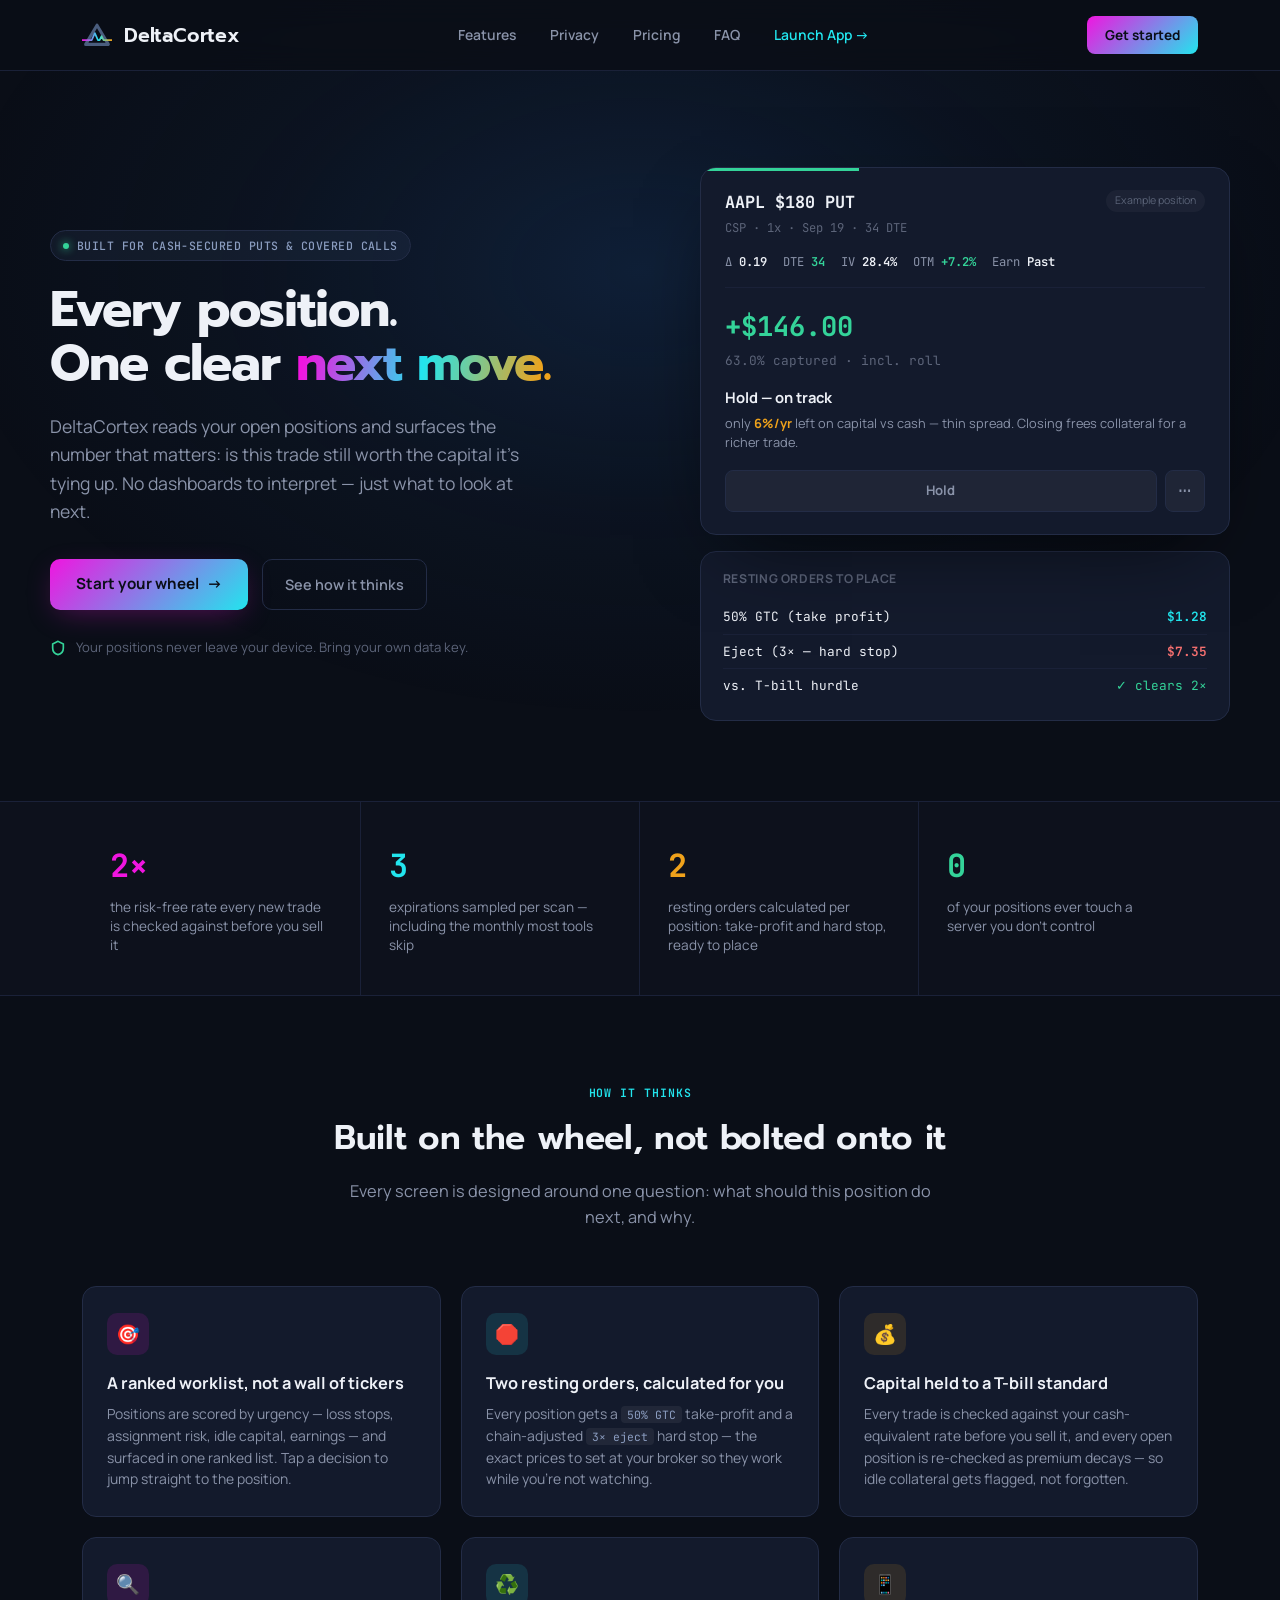
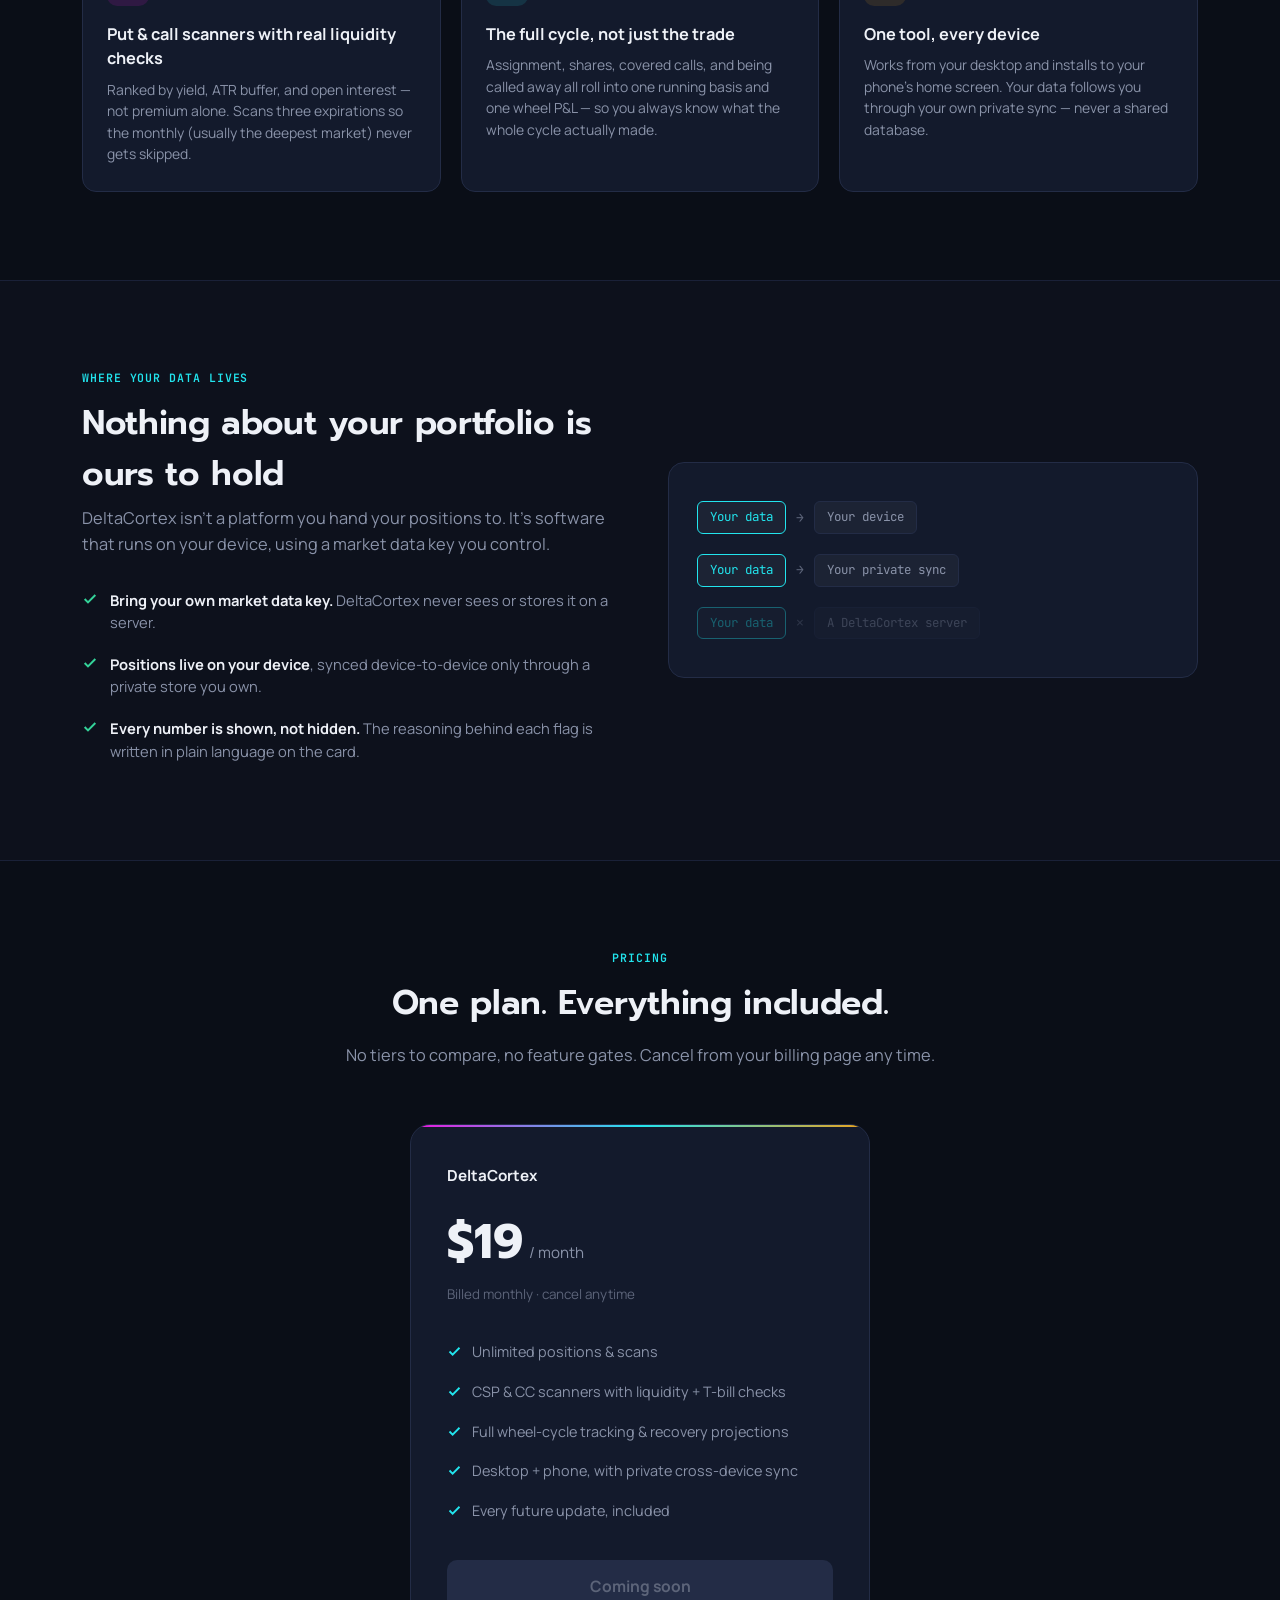
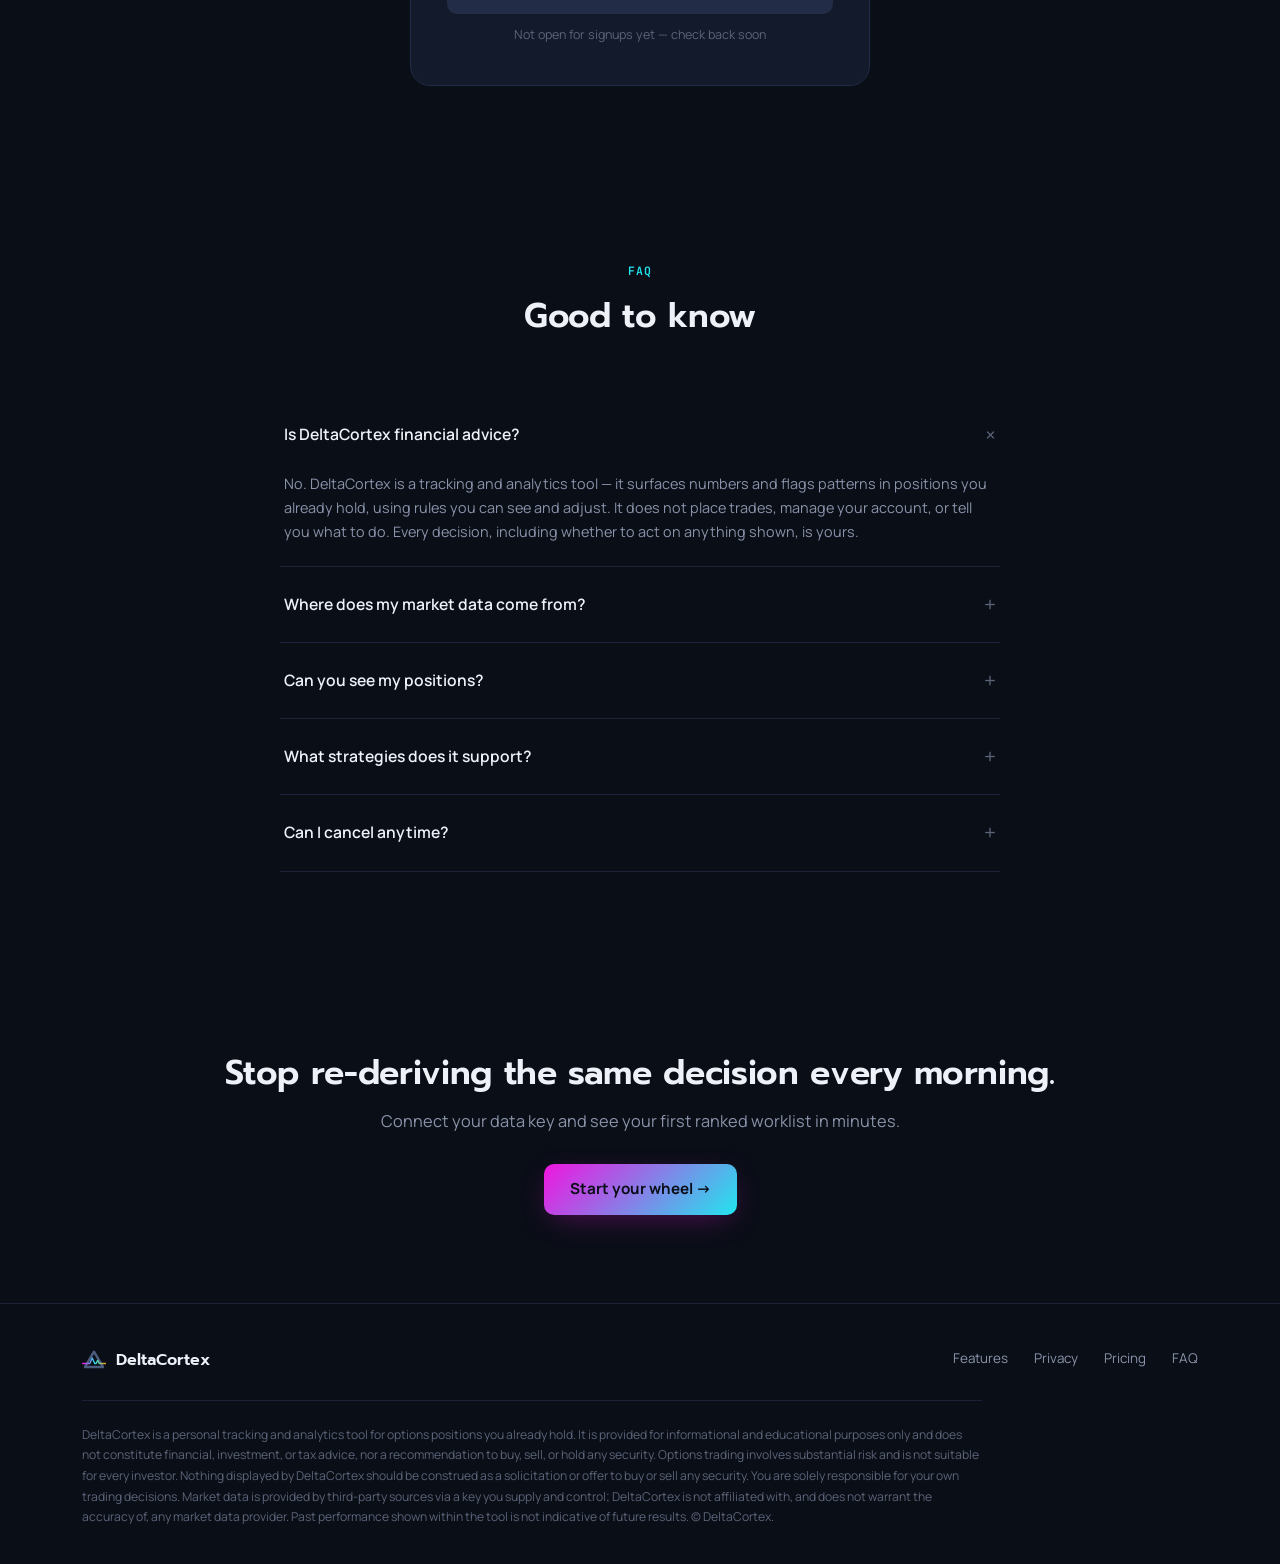
==== commit 7a9c69cc: "Add files via upload" ====
--- a/index.html
+++ b/index.html
@@ -223,6 +223,9 @@
   background: linear-gradient(135deg, var(--magenta), var(--cyan)); color: #0a0e17;
   font-weight: 700; font-size: 0.98rem; margin-bottom: 12px;
 }
+.btn-checkout.disabled {
+  background: var(--card-border); color: var(--text-faint); cursor: default; pointer-events: none;
+}
 .checkout-sub { text-align: center; font-size: 0.78rem; color: var(--text-faint); }
 
 /* ── FAQ ── */
@@ -448,8 +451,8 @@
         → Create link → paste the resulting https://buy.stripe.com/xxxxx URL below.
         No backend required for this step.
       -->
-      <a href="https://buy.stripe.com/REPLACE_WITH_YOUR_PAYMENT_LINK" class="btn-checkout">Subscribe with Stripe</a>
-      <div class="checkout-sub">Secure checkout by Stripe · you'll get your license key by email</div>
+      <a href="#" class="btn-checkout disabled" onclick="return false;" aria-disabled="true">Coming soon</a>
+      <div class="checkout-sub">Not open for signups yet — check back soon</div>
     </div>
   </div>
 </section>
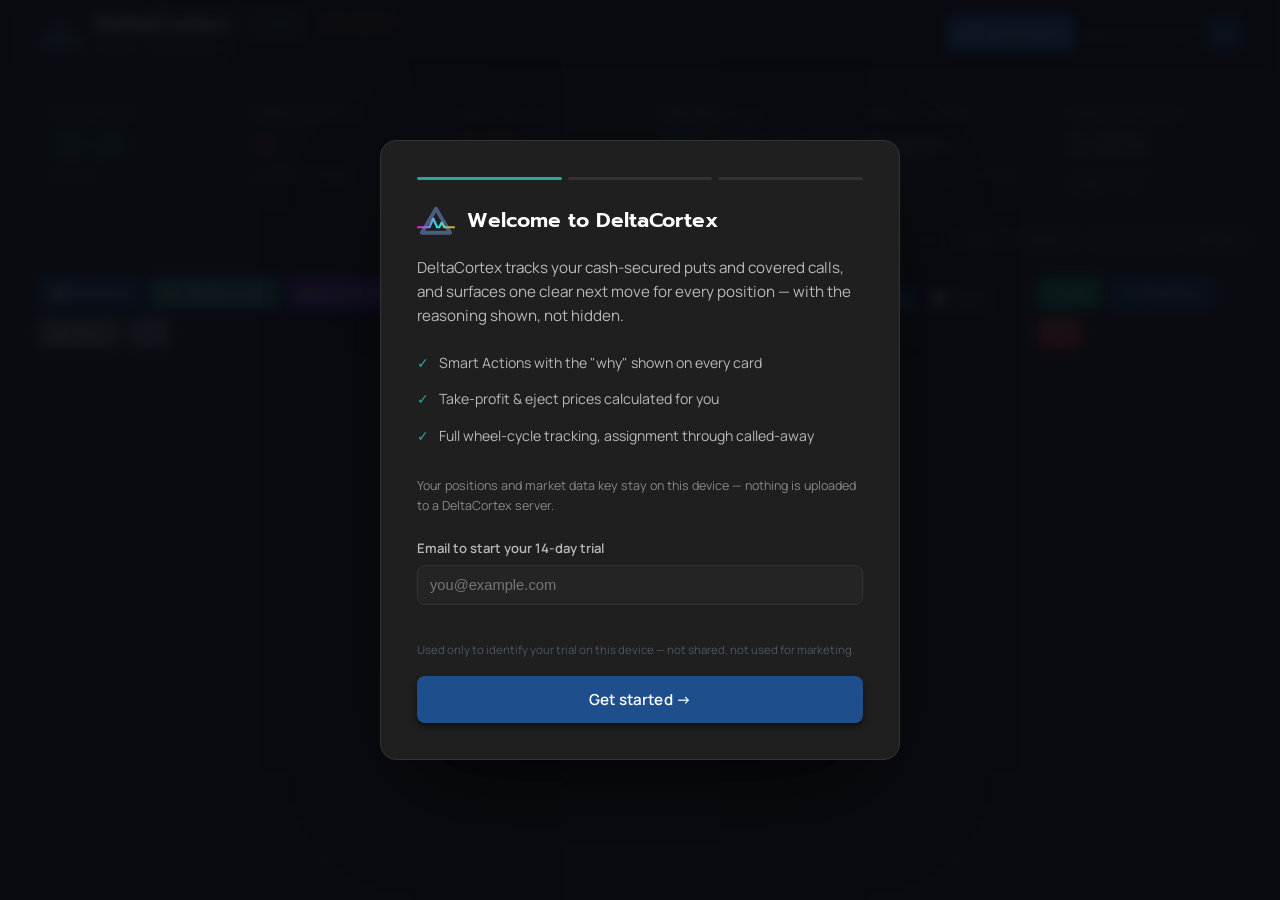
==== commit 398d194f: "Release v1.0.24" ====
--- a/index.html
+++ b/index.html
@@ -1,524 +1,2873 @@
 <!DOCTYPE html>
 <html lang="en">
 <head>
-<meta charset="UTF-8">
-<meta name="viewport" content="width=device-width, initial-scale=1.0">
-<title>DeltaCortex — Options Trading Engine</title>
-<link rel="preconnect" href="https://fonts.googleapis.com">
-<link href="https://fonts.googleapis.com/css2?family=Prompt:wght@500;600;700&family=Manrope:wght@400;500;600;700;800&family=JetBrains+Mono:wght@400;500;600&display=swap" rel="stylesheet">
-<style>
-:root {
-  --bg: #0a0e17;
-  --bg-elev: #10152280;
-  --card: #131a2c;
-  --card-border: #232c46;
-  --card-border-soft: #1a2138;
-  --text: #eef1f7;
-  --text-muted: #8a93a9;
-  --text-faint: #5c6479;
-  --steel: #4a5d7e;
-  --steel-light: #8b9dc0;
-  --magenta: #F015E0;
-  --cyan: #22E5EE;
-  --orange: #EFA21B;
-  --mint: #34d399;
-  --coral: #f87171;
-  --navy-a: #16335e;
-  --navy-b: #1E4E8C;
-  --font-display: 'Prompt', sans-serif;
-  --font-body: 'Manrope', sans-serif;
-  --font-mono: 'JetBrains Mono', monospace;
-}
-* { margin: 0; padding: 0; box-sizing: border-box; }
-html { scroll-behavior: smooth; }
-body {
-  background: var(--bg);
-  color: var(--text);
-  font-family: var(--font-body);
-  line-height: 1.5;
-  -webkit-font-smoothing: antialiased;
-  overflow-x: hidden;
-}
-body::before {
-  content: '';
-  position: fixed;
-  top: -20%; left: 50%;
-  width: 1400px; height: 900px;
-  transform: translateX(-50%);
-  background: radial-gradient(ellipse at center, rgba(30,78,140,0.28) 0%, rgba(30,78,140,0.08) 40%, transparent 70%);
-  pointer-events: none;
-  z-index: 0;
-}
-a { color: inherit; text-decoration: none; }
-.wrap { max-width: 1180px; margin: 0 auto; padding: 0 32px; position: relative; z-index: 1; }
-
-/* ── Header ── */
-header {
-  position: sticky; top: 0; z-index: 50;
-  background: rgba(10,14,23,0.82);
-  backdrop-filter: blur(14px);
-  border-bottom: 1px solid var(--card-border-soft);
-}
-.nav { display: flex; align-items: center; justify-content: space-between; padding: 16px 32px; max-width: 1180px; margin: 0 auto; }
-.brand { display: flex; align-items: center; gap: 12px; }
-.brand-word { font-family: var(--font-display); font-weight: 600; font-size: 1.22rem; letter-spacing: -0.01em; }
-.nav-links { display: flex; gap: 34px; font-size: 0.87rem; font-weight: 600; color: var(--text-muted); }
-.nav-links a:hover { color: var(--text); }
-.nav-cta {
-  padding: 9px 18px; border-radius: 8px; font-weight: 700; font-size: 0.85rem;
-  background: linear-gradient(135deg, var(--magenta), var(--cyan));
-  color: #0a0e17;
-}
-@media (max-width: 780px) { .nav-links { display: none; } }
-
-/* ── Hero ── */
-.hero { padding: 96px 32px 80px; }
-.hero-grid { max-width: 1180px; margin: 0 auto; display: grid; grid-template-columns: 1.05fr 0.95fr; gap: 64px; align-items: center; }
-.eyebrow {
-  display: inline-flex; align-items: center; gap: 8px;
-  font-family: var(--font-mono); font-size: 0.72rem; font-weight: 500; letter-spacing: 0.04em;
-  color: var(--steel-light); background: rgba(74,93,126,0.14); border: 1px solid var(--card-border);
-  padding: 6px 12px; border-radius: 20px; margin-bottom: 22px;
-}
-.eyebrow .dot { width: 6px; height: 6px; border-radius: 50%; background: var(--mint); box-shadow: 0 0 8px var(--mint); }
-h1 {
-  font-family: var(--font-display); font-weight: 700; font-size: 3.15rem; line-height: 1.06;
-  letter-spacing: -0.02em; margin-bottom: 22px;
-}
-h1 .grad {
-  background: linear-gradient(100deg, var(--magenta) 5%, var(--cyan) 50%, var(--orange) 95%);
-  -webkit-background-clip: text; background-clip: text; color: transparent;
-}
-.hero-sub { font-size: 1.1rem; color: var(--text-muted); max-width: 480px; margin-bottom: 34px; line-height: 1.6; }
-.hero-ctas { display: flex; gap: 14px; align-items: center; flex-wrap: wrap; margin-bottom: 28px; }
-.btn-primary {
-  padding: 14px 26px; border-radius: 10px; font-weight: 700; font-size: 0.95rem;
-  background: linear-gradient(135deg, var(--magenta), var(--cyan));
-  color: #0a0e17; display: inline-flex; align-items: center; gap: 8px;
-  transition: transform 0.15s, box-shadow 0.15s;
-  box-shadow: 0 8px 30px -8px rgba(240,21,224,0.35);
-}
-.btn-primary:hover { transform: translateY(-1px); box-shadow: 0 12px 34px -8px rgba(34,229,238,0.4); }
-.btn-ghost {
-  padding: 14px 22px; border-radius: 10px; font-weight: 600; font-size: 0.9rem;
-  color: var(--text-muted); border: 1px solid var(--card-border);
-}
-.btn-ghost:hover { color: var(--text); border-color: var(--steel-light); }
-.trust-line { display: flex; align-items: center; gap: 10px; font-size: 0.82rem; color: var(--text-faint); }
-.trust-line svg { flex-shrink: 0; color: var(--mint); }
-
-/* ── Hero mockup card ── */
-.mock-stage { position: relative; }
-.mock-card {
-  background: var(--card); border: 1px solid var(--card-border); border-radius: 16px;
-  padding: 22px 24px; box-shadow: 0 30px 80px -30px rgba(0,0,0,0.7);
-  position: relative; overflow: hidden;
-}
-.mock-card::before {
-  content: ''; position: absolute; top: 0; left: 0; right: 0; height: 3px;
-  background: linear-gradient(90deg, var(--mint), var(--mint) 30%, transparent 30%);
-}
-.mock-top { display: flex; justify-content: space-between; align-items: flex-start; margin-bottom: 16px; }
-.mock-sym { font-family: var(--font-mono); font-weight: 700; font-size: 1.05rem; }
-.mock-sub { font-size: 0.76rem; color: var(--text-faint); margin-top: 3px; font-family: var(--font-mono); }
-.mock-example { font-size: 0.66rem; color: var(--text-faint); background: rgba(255,255,255,0.04); padding: 3px 9px; border-radius: 12px; }
-.mock-metrics { display: flex; gap: 16px; flex-wrap: wrap; font-family: var(--font-mono); font-size: 0.76rem; color: var(--text-muted); margin-bottom: 18px; padding-bottom: 16px; border-bottom: 1px solid var(--card-border-soft); }
-.mock-metrics b { color: var(--text); font-weight: 600; }
-.mock-metrics .safe b { color: var(--mint); }
-.mock-pl { font-family: var(--font-mono); font-size: 1.7rem; font-weight: 700; color: var(--mint); margin-bottom: 4px; }
-.mock-plpct { font-family: var(--font-mono); font-size: 0.8rem; color: var(--text-faint); margin-bottom: 16px; }
-.mock-action { font-weight: 700; font-size: 0.92rem; margin-bottom: 6px; }
-.mock-why { font-size: 0.8rem; color: var(--text-muted); line-height: 1.5; margin-bottom: 18px; }
-.mock-why b { color: var(--orange); }
-.mock-btns { display: flex; gap: 8px; }
-.mock-btn { flex: 1; text-align: center; padding: 10px; border-radius: 8px; font-weight: 700; font-size: 0.82rem; }
-.mock-btn.hold { background: rgba(255,255,255,0.05); color: var(--text-muted); border: 1px solid var(--card-border); }
-.mock-btn.more { width: 40px; flex: 0 0 auto; background: rgba(255,255,255,0.05); border: 1px solid var(--card-border); color: var(--text-muted); }
-
-.mock-orders {
-  margin-top: 16px; background: var(--card); border: 1px solid var(--card-border); border-radius: 16px;
-  padding: 18px 22px; font-family: var(--font-mono); font-size: 0.8rem;
-}
-.mock-orders-title { font-family: var(--font-body); font-weight: 700; font-size: 0.76rem; text-transform: uppercase; letter-spacing: 0.05em; color: var(--text-faint); margin-bottom: 12px; }
-.mock-order-row { display: flex; justify-content: space-between; padding: 7px 0; border-bottom: 1px solid var(--card-border-soft); }
-.mock-order-row:last-child { border-bottom: none; }
-.mock-order-row .v.gtc { color: var(--cyan); font-weight: 600; }
-.mock-order-row .v.eject { color: var(--coral); font-weight: 600; }
-
-@media (max-width: 980px) { .hero-grid { grid-template-columns: 1fr; gap: 44px; } h1 { font-size: 2.3rem; } .hero-sub { max-width: 100%; } }
-
-/* ── Sections ── */
-section { padding: 88px 0; position: relative; z-index: 1; }
-.section-head { text-align: center; max-width: 620px; margin: 0 auto 56px; }
-.section-eyebrow { font-family: var(--font-mono); font-size: 0.72rem; letter-spacing: 0.08em; text-transform: uppercase; color: var(--cyan); font-weight: 600; margin-bottom: 12px; }
-h2 { font-family: var(--font-display); font-weight: 600; font-size: 2.1rem; letter-spacing: -0.01em; margin-bottom: 14px; }
-.section-sub { color: var(--text-muted); font-size: 1.02rem; line-height: 1.6; }
-
-/* ── Features ── */
-.feat-grid { display: grid; grid-template-columns: repeat(3, 1fr); gap: 20px; }
-.feat-card {
-  background: var(--card); border: 1px solid var(--card-border); border-radius: 14px; padding: 26px 24px;
-  transition: border-color 0.15s, transform 0.15s;
-}
-.feat-card:hover { border-color: var(--steel); transform: translateY(-2px); }
-.feat-icon {
-  width: 42px; height: 42px; border-radius: 10px; display: flex; align-items: center; justify-content: center;
-  margin-bottom: 16px; font-size: 1.2rem;
-}
-.feat-icon.m { background: rgba(240,21,224,0.12); }
-.feat-icon.c { background: rgba(34,229,238,0.12); }
-.feat-icon.o { background: rgba(239,162,27,0.12); }
-.feat-title { font-weight: 700; font-size: 1.02rem; margin-bottom: 8px; }
-.feat-desc { font-size: 0.87rem; color: var(--text-muted); line-height: 1.55; }
-.feat-desc code { font-family: var(--font-mono); font-size: 0.82em; background: rgba(255,255,255,0.06); padding: 1px 6px; border-radius: 4px; color: var(--steel-light); }
-@media (max-width: 900px) { .feat-grid { grid-template-columns: 1fr 1fr; } }
-@media (max-width: 620px) { .feat-grid { grid-template-columns: 1fr; } }
-
-/* ── How it thinks (data strip) ── */
-.think-strip { background: var(--bg-elev); border-top: 1px solid var(--card-border-soft); border-bottom: 1px solid var(--card-border-soft); }
-.think-grid { display: grid; grid-template-columns: repeat(4, 1fr); gap: 0; }
-.think-item { padding: 40px 28px; border-right: 1px solid var(--card-border-soft); }
-.think-item:last-child { border-right: none; }
-.think-num { font-family: var(--font-mono); font-size: 2rem; font-weight: 700; margin-bottom: 8px; }
-.think-num.m { color: var(--magenta); } .think-num.c { color: var(--cyan); } .think-num.o { color: var(--orange); } .think-num.g { color: var(--mint); }
-.think-label { font-size: 0.85rem; color: var(--text-muted); line-height: 1.4; }
-@media (max-width: 900px) { .think-grid { grid-template-columns: 1fr 1fr; } .think-item { border-bottom: 1px solid var(--card-border-soft); } }
-@media (max-width: 560px) { .think-grid { grid-template-columns: 1fr; } }
-
-/* ── Privacy band ── */
-.privacy-band { display: grid; grid-template-columns: 1fr 1fr; gap: 56px; align-items: center; }
-.privacy-list { list-style: none; margin-top: 22px; }
-.privacy-list li { display: flex; gap: 12px; padding: 10px 0; font-size: 0.92rem; color: var(--text-muted); align-items: flex-start; }
-.privacy-list svg { flex-shrink: 0; margin-top: 2px; color: var(--mint); }
-.privacy-list b { color: var(--text); }
-.privacy-visual {
-  background: var(--card); border: 1px solid var(--card-border); border-radius: 16px; padding: 28px;
-  font-family: var(--font-mono); font-size: 0.82rem;
-}
-.flow-row { display: flex; align-items: center; gap: 10px; padding: 10px 0; color: var(--text-muted); }
-.flow-row .box { padding: 6px 12px; border-radius: 6px; background: rgba(255,255,255,0.04); border: 1px solid var(--card-border); font-size: 0.78rem; }
-.flow-row .box.you { border-color: var(--cyan); color: var(--cyan); }
-.flow-row .arrow { color: var(--text-faint); }
-@media (max-width: 900px) { .privacy-band { grid-template-columns: 1fr; } }
-
-/* ── Pricing ── */
-.pricing-card {
-  max-width: 460px; margin: 0 auto; background: var(--card); border: 1px solid var(--card-border);
-  border-radius: 20px; padding: 40px 36px; position: relative; overflow: hidden;
-}
-.pricing-card::before {
-  content: ''; position: absolute; top: -1px; left: -1px; right: -1px; height: 3px;
-  background: linear-gradient(90deg, var(--magenta), var(--cyan), var(--orange));
-}
-.price-row { display: flex; align-items: baseline; gap: 6px; margin: 18px 0 6px; }
-.price-num { font-family: var(--font-display); font-weight: 700; font-size: 3rem; }
-.price-period { color: var(--text-muted); font-size: 0.95rem; }
-.price-note { font-size: 0.84rem; color: var(--text-faint); margin-bottom: 28px; }
-.price-list { list-style: none; margin-bottom: 30px; }
-.price-list li { display: flex; gap: 10px; padding: 9px 0; font-size: 0.9rem; color: var(--text-muted); align-items: flex-start; }
-.price-list svg { flex-shrink: 0; margin-top: 3px; color: var(--cyan); }
-.price-list b { color: var(--text); }
-.btn-checkout {
-  display: block; width: 100%; text-align: center; padding: 15px; border-radius: 10px;
-  background: linear-gradient(135deg, var(--magenta), var(--cyan)); color: #0a0e17;
-  font-weight: 700; font-size: 0.98rem; margin-bottom: 12px;
-}
-.btn-checkout.disabled {
-  background: var(--card-border); color: var(--text-faint); cursor: default; pointer-events: none;
-}
-.checkout-sub { text-align: center; font-size: 0.78rem; color: var(--text-faint); }
-
-/* ── FAQ ── */
-.faq-list { max-width: 720px; margin: 0 auto; }
-.faq-item { border-bottom: 1px solid var(--card-border-soft); }
-.faq-item summary {
-  padding: 22px 4px; cursor: pointer; font-weight: 600; font-size: 0.98rem;
-  display: flex; justify-content: space-between; align-items: center; list-style: none;
-}
-.faq-item summary::-webkit-details-marker { display: none; }
-.faq-item summary::after { content: '+'; font-size: 1.3rem; color: var(--text-faint); font-weight: 400; transition: transform 0.2s; }
-.faq-item[open] summary::after { transform: rotate(45deg); }
-.faq-item p { padding: 0 4px 22px; color: var(--text-muted); font-size: 0.9rem; line-height: 1.65; }
-
-/* ── Final CTA ── */
-.final-cta { text-align: center; }
-.final-cta h2 { margin-bottom: 10px; }
-
-/* ── Footer ── */
-footer { border-top: 1px solid var(--card-border-soft); padding: 44px 0 36px; }
-.foot-grid { display: flex; justify-content: space-between; align-items: flex-start; gap: 32px; flex-wrap: wrap; margin-bottom: 28px; }
-.foot-brand { display: flex; align-items: center; gap: 10px; }
-.foot-word { font-family: var(--font-display); font-weight: 600; font-size: 1rem; }
-.foot-links { display: flex; gap: 26px; font-size: 0.84rem; color: var(--text-muted); }
-.disclaimer {
-  font-size: 0.76rem; color: var(--text-faint); line-height: 1.7; border-top: 1px solid var(--card-border-soft);
-  padding-top: 24px; max-width: 900px;
-}
-</style>
+    <meta charset="UTF-8">
+    <meta name="viewport" content="width=device-width, initial-scale=1.0, maximum-scale=1.0, viewport-fit=cover">
+    <meta name="apple-mobile-web-app-capable" content="yes">
+    <meta name="apple-mobile-web-app-status-bar-style" content="black-translucent">
+    <meta name="apple-mobile-web-app-title" content="DeltaCortex">
+    <meta name="mobile-web-app-capable" content="yes">
+    <meta name="theme-color" content="#0f0f12">
+    <link rel="apple-touch-icon" href="[data-uri]">
+    <link rel="apple-touch-icon" sizes="180x180" href="[data-uri]">
+    <link rel="icon" type="image/png" sizes="512x512" href="[data-uri]">
+    <title>DeltaCortex — Options Trading Engine</title>
+    <link rel="icon" href="data:image/svg+xml,%3Csvg xmlns='http://www.w3.org/2000/svg' viewBox='0 0 136 110'%3E%3Cdefs%3E%3ClinearGradient id='g' x1='0' y1='0' x2='1' y2='0'%3E%3Cstop offset='0' stop-color='%23F015E0'/%3E%3Cstop offset='0.55' stop-color='%2322E5EE'/%3E%3Cstop offset='1' stop-color='%23EFA21B'/%3E%3C/linearGradient%3E%3C/defs%3E%3Cpath d='M68 10 L120 98 L16 98 Z' fill='none' stroke='%234a5d7e' stroke-width='16' stroke-linejoin='round'/%3E%3Cpath d='M4 78 L46 78 L60 48 L74 78 L82 78 L91 62 L100 78 L132 78' fill='none' stroke='url(%23g)' stroke-width='10' stroke-linecap='round' stroke-linejoin='round'/%3E%3C/svg%3E">
+    <link rel="preconnect" href="https://fonts.googleapis.com">
+    <link rel="preconnect" href="https://fonts.gstatic.com" crossorigin>
+    <link href="https://fonts.googleapis.com/css2?family=Manrope:wght@400;500;600;700;800&family=Prompt:wght@500;600;700&display=swap" rel="stylesheet">
+    <style>
+        :root {
+            /* DeltaCortex logo: delta lightens in light theme */
+        [data-theme="light"] .dc-delta { stroke: #9aa7bd !important; }
+
+        /* DeltaCortex Brand Color Palette */
+            --clarity-blue: #1E4E8C;
+            --accent-gold: #D4A037;
+            --slate-black: #1A1A1A;
+            --signal-teal: #2AA6A1;
+            --signal-blue: #3a86ff;
+            --electric-violet: #7c3aed;
+            --crimson-ember: #dc2626;
+            --midnight-indigo: #312e81;
+            --platinum-gray: #B8B8B8;
+            
+            /* Extended functional colors */
+            --primary: #1E4E8C;
+            --success-color: #10b981;
+            --danger-color: #ef4444;
+            --warning-color: #f59e0b;
+            
+            /* Dark Mode (Default) Surface colors */
+            --dark-surface: #242424;
+            --darker-surface: #0d0d0d;
+            --border-color: #333333;
+            --card-bg: #1F1F1F;
+            --bg-tertiary: #2a2a2a;
+            
+            /* Dark Mode Text colors */
+            --text-primary: #FFFFFF;
+            --text-secondary: #B8B8B8;
+            --text-muted: #888888;
+            --light-text: #FFFFFF;
+            
+            /* Shadows */
+            --shadow-md: 0 4px 6px -1px rgba(0, 0, 0, 0.6);
+            --shadow-lg: 0 10px 15px -3px rgba(0, 0, 0, 0.7);
+            --shadow-xl: 0 20px 25px -5px rgba(0, 0, 0, 0.8);
+        }
+
+        /* Light Mode Theme */
+        [data-theme="light"] {
+            /* Light Mode Surface colors */
+            --dark-surface: #F5F5F5;
+            --darker-surface: #FFFFFF;
+            --slate-black: #FFFFFF;
+            --border-color: #D1D5DB;
+            --card-bg: #FFFFFF;
+            --bg-tertiary: #F3F4F6;
+            
+            /* Light Mode Text colors */
+            --text-primary: #1A1A1A;
+            --text-secondary: #4B5563;
+            --text-muted: #6B7280;
+            --light-text: #FFFFFF;
+            --platinum-gray: #4B5563;
+            
+            /* Light Mode Shadows */
+            --shadow-md: 0 4px 6px -1px rgba(0, 0, 0, 0.1);
+            --shadow-lg: 0 10px 15px -3px rgba(0, 0, 0, 0.1);
+            --shadow-xl: 0 20px 25px -5px rgba(0, 0, 0, 0.1);
+        }
+
+        /* Light Mode Body and General Text */
+        [data-theme="light"] body {
+            background: #F5F5F5;
+            color: #1A1A1A !important;
+        }
+
+        [data-theme="light"] * {
+            color: inherit;
+        }
+
+        /* Light Mode Header Specific Styles */
+        [data-theme="light"] .header {
+            background: linear-gradient(135deg, #E5E7EB 0%, #F9FAFB 100%);
+            color: #1A1A1A !important;
+            border-bottom: 3px solid var(--clarity-blue);
+        }
+
+        /* Light Mode Buttons - Keep white text on colored backgrounds for contrast */
+        [data-theme="light"] .refresh-btn {
+            background: var(--signal-teal);
+            color: white !important; /* White text on teal is readable */
+        }
+
+        [data-theme="light"] .theme-toggle-btn {
+            background: var(--clarity-blue);
+            color: white !important; /* White text on blue is readable */
+        }
+
+        [data-theme="light"] .refresh-btn svg,
+        [data-theme="light"] .theme-toggle-btn svg {
+            stroke: white !important; /* White icons */
+        }
+
+        * {
+            margin: 0;
+            padding: 0;
+            box-sizing: border-box;
+        }
+
+        body {
+            /* Using Manrope - popular in fintech, excellent screen readability */
+            font-family: 'Manrope', -apple-system, system-ui, sans-serif;
+            font-weight: 400;
+            background: var(--slate-black);
+            color: var(--text-primary);
+            line-height: 1.6;
+            min-height: 100vh;
+        }
+
+        /* Headings use Manrope Bold */
+        h1, h2, h3, h4, h5, h6 {
+            font-family: 'Manrope', sans-serif;
+            font-weight: 700;
+            letter-spacing: -0.01em;
+        }
+
+        /* Dashboard labels use Manrope SemiBold */
+        .label-text {
+            font-family: 'Manrope', sans-serif;
+            font-weight: 600;
+        }
+
+        .container {
+            max-width: 98%; /* Increased from 1600px to use more screen width */
+            margin: 0 auto;
+            background: var(--dark-surface);
+            min-height: 100vh;
+        }
+
+        /* Header/Branding */
+        .header {
+            background: linear-gradient(135deg, var(--slate-black) 0%, var(--darker-surface) 100%);
+            color: white;
+            padding: 1rem 1.5rem; /* Reduced from 2.5rem 2rem */
+            box-shadow: var(--shadow-md);
+            border-bottom: 2px solid var(--clarity-blue); /* Reduced from 3px */
+            position: sticky;
+            top: 0;
+            z-index: 100;
+        }
+
+        .brand-container {
+            max-width: 1600px;
+            margin: 0 auto;
+            display: flex;
+            align-items: center;
+            justify-content: space-between;
+            gap: 1rem;
+        }
+
+        .brand-logo {
+            display: flex;
+            align-items: center;
+            gap: 0.75rem; /* Reduced from 1rem */
+        }
+
+        .brand-logo img {
+            height: clamp(60px, 10vh, 100px); /* Reduced from 120px-220px to 60px-100px */
+            width: auto;
+            max-width: 100%;
+            object-fit: contain;
+        }
+
+        #fallbackLogo {
+            font-size: clamp(1.2rem, 2.5vw, 1.8rem);
+        }
+
+        /* .brand-icon removed — was leftover placeholder styling (generated a duplicate
+           "X" via ::after) from an earlier design pass. Replaced with the real
+           DeltaCortex mark inline in the About section. */
+
+        .brand-text h1 {
+            font-family: 'Manrope', sans-serif;
+            font-weight: 800;
+            font-size: 1.5rem;
+            color: white;
+            margin: 0;
+            letter-spacing: 0.05em;
+            line-height: 1.2;
+        }
+
+        .brand-text h1 .xq-highlight {
+            color: var(--accent-gold);
+            font-weight: 900;
+        }
+
+        .brand-text .tagline {
+            font-family: 'Manrope', sans-serif;
+            font-weight: 400;
+            font-size: 0.75rem;
+            color: var(--accent-gold);
+            margin-top: 2px;
+            letter-spacing: 0.02em;
+        }
+
+        .version-badge {
+            background: var(--accent-gold);
+            color: var(--slate-black);
+            padding: 0.3rem 0.75rem;
+            border-radius: 4px;
+            font-family: 'Manrope', sans-serif;
+            font-weight: 700;
+            font-size: 0.7rem;
+            letter-spacing: 0.05em;
+            text-transform: uppercase;
+            box-shadow: var(--shadow-md);
+        }
+
+        /* Header Controls */
+        .header-controls {
+            display: flex;
+            align-items: center;
+            gap: 0.75rem;
+        }
+
+        .refresh-btn, .theme-toggle-btn {
+            display: flex;
+            align-items: center;
+            gap: 0.4rem;
+            padding: 0.5rem 0.875rem;
+            background: var(--signal-teal);
+            color: white !important;
+            border: none;
+            border-radius: 6px;
+            font-family: 'Manrope', sans-serif;
+            font-weight: 600;
+            font-size: 0.9rem;
+            cursor: pointer;
+            transition: all 0.3s ease;
+            box-shadow: var(--shadow-md);
+        }
+
+        .refresh-btn:hover {
+            background: #238f8b;
+            transform: translateY(-1px);
+            box-shadow: var(--shadow-lg);
+        }
+
+        .refresh-btn:active {
+            transform: translateY(0);
+        }
+
+        .theme-toggle-btn {
+            padding: 0.6rem;
+            background: var(--clarity-blue);
+        }
+
+        .theme-toggle-btn:hover {
+            background: #1a4478;
+            transform: translateY(-1px);
+            box-shadow: var(--shadow-lg);
+        }
+
+        .refresh-btn svg, .theme-toggle-btn svg {
+            flex-shrink: 0;
+            stroke: white !important;
+        }
+
+        .stats-bar {
+            display: grid;
+            grid-template-columns: repeat(auto-fit, minmax(200px, 1fr));
+            gap: 20px;
+            padding: 30px;
+            background: var(--slate-black);
+            border-bottom: 1px solid var(--border-color);
+        }
+
+        .stat-card {
+            background: var(--card-bg);
+            padding: 24px;
+            border-radius: 12px;
+            box-shadow: var(--shadow-md);
+            text-align: center;
+            border: 1px solid var(--border-color);
+            transition: all 0.3s ease;
+        }
+
+        .stat-card:hover {
+            transform: translateY(-3px);
+            box-shadow: var(--shadow-lg);
+            border-color: var(--clarity-blue);
+        }
+
+        .stat-label {
+            font-family: 'Manrope', sans-serif;
+            font-weight: 500;
+            font-size: 0.8em;
+            color: var(--text-secondary);
+            text-transform: uppercase;
+            letter-spacing: 0.08em;
+            margin-bottom: 10px;
+        }
+
+        .stat-value {
+            font-family: 'Manrope', sans-serif;
+            font-weight: 700;
+            font-size: 1.9em;
+            color: var(--text-primary);
+            letter-spacing: -0.02em;
+        }
+
+        .dash-value.positive { color: var(--success-color); }
+        .dash-value.negative { color: var(--danger-color); }
+        .stat-value.positive {
+            color: var(--success-color);
+        }
+
+        .stat-value.negative {
+            color: var(--danger-color);
+        }
+
+        .button-group {
+            display: flex;
+            gap: 15px;
+            flex-wrap: wrap;
+        }
+
+        button {
+            padding: 12px 24px;
+            border: none;
+            border-radius: 8px;
+            font-family: 'Manrope', sans-serif;
+            font-weight: 600;
+            font-size: 0.95em;
+            cursor: pointer;
+            transition: all 0.3s ease;
+            letter-spacing: 0.01em;
+        }
+
+        .btn-primary {
+            background: var(--clarity-blue);
+            color: white;
+            box-shadow: var(--shadow-md);
+        }
+
+        .btn-primary:hover {
+            background: #1a4277;
+            transform: translateY(-2px);
+            box-shadow: 0 6px 20px rgba(30, 78, 140, 0.4);
+        }
+
+        .btn-success {
+            background: var(--signal-teal);
+            color: white;
+            box-shadow: var(--shadow-md);
+        }
+
+        .btn-success:hover {
+            background: #248d89;
+            box-shadow: 0 6px 20px rgba(42, 166, 161, 0.4);
+        }
+
+        .btn-danger {
+            background: var(--danger-color);
+            color: white;
+            box-shadow: var(--shadow-md);
+        }
+
+        .btn-danger:hover {
+            background: #dc2626;
+            box-shadow: 0 6px 20px rgba(239, 68, 68, 0.4);
+        }
+
+        .controls {
+            padding: 30px;
+            background: var(--slate-black);
+            border-bottom: 1px solid var(--border-color);
+        }
+
+        .table-container {
+            padding: 20px;
+            overflow-x: auto;
+            background: var(--dark-surface);
+        }
+
+        table {
+            width: 100%;
+            border-collapse: collapse;
+            font-size: 0.75em; /* Reduced from 0.9em */
+            font-family: 'Manrope', sans-serif;
+            table-layout: auto; /* Allow columns to size based on content */
+        }
+
+        th {
+            background: linear-gradient(135deg, var(--clarity-blue) 0%, var(--signal-teal) 100%);
+            color: white;
+            padding: 10px 8px; /* Reduced from 16px 12px */
+            text-align: left;
+            font-family: 'Manrope', sans-serif;
+            font-weight: 700;
+            font-size: 0.8em; /* Reduced from 0.85em */
+            text-transform: uppercase;
+            letter-spacing: 0.03em; /* Reduced from 0.05em */
+            position: sticky;
+            top: 0;
+            z-index: 10;
+            box-shadow: 0 2px 8px rgba(0,0,0,0.4);
+            white-space: nowrap; /* Prevent header wrapping */
+        }
+
+        td {
+            padding: 10px 8px; /* Reduced from 16px 12px */
+            border-bottom: 1px solid var(--border-color);
+            color: var(--text-primary);
+            background: var(--card-bg);
+            font-weight: 400;
+            white-space: nowrap; /* Prevent cell content wrapping */
+        }
+
+        /* Specific column widths to optimize space */
+        th:nth-child(1), td:nth-child(1) { width: 8%; }  /* Symbol */
+        th:nth-child(2), td:nth-child(2) { width: 7%; }  /* Entry Date */
+        th:nth-child(3), td:nth-child(3) { width: 7%; }  /* Expiry */
+        th:nth-child(4), td:nth-child(4) { width: 6%; }  /* Strike */
+        th:nth-child(5), td:nth-child(5) { width: 7%; }  /* Premium */
+        th:nth-child(6), td:nth-child(6) { width: 5%; }  /* Contracts */
+        th:nth-child(7), td:nth-child(7) { width: 8%; }  /* Cash Required */
+        th:nth-child(8), td:nth-child(8) { width: 6%; }  /* Current Price */
+        th:nth-child(9), td:nth-child(9) { width: 7%; }  /* Breakeven */
+        th:nth-child(10), td:nth-child(10) { width: 6%; }  /* DTE */
+        th:nth-child(11), td:nth-child(11) { width: 6%; }  /* Return */
+        th:nth-child(12), td:nth-child(12) { width: 8%; }  /* Unrealized P/L */
+        th:nth-child(13), td:nth-child(13) { width: 6%; }  /* Margin */
+        th:nth-child(14), td:nth-child(14) { width: 7%; }  /* Priority */
+        th:nth-child(15), td:nth-child(15) { width: 6%; }  /* Actions */
+
+        tr:hover td {
+            background: var(--dark-surface);
+        }
+
+        .priority-HIGH {
+            background: rgba(239, 68, 68, 0.12) !important;
+            border-left: 4px solid var(--danger-color);
+        }
+
+        .priority-MEDIUM {
+            background: rgba(212, 160, 55, 0.12) !important;
+            border-left: 4px solid var(--accent-gold);
+        }
+
+        .priority-WATCH {
+            background: rgba(42, 166, 161, 0.10) !important;
+            border-left: 4px solid var(--signal-teal);
+        }
+
+        .priority-LOW {
+            background: rgba(16, 185, 129, 0.12) !important;
+            border-left: 4px solid #28a745;
+        }
+
+        .action-badge {
+            display: inline-block;
+            padding: 6px 12px;
+            border-radius: 4px;
+            font-size: 0.85em;
+            font-weight: 600;
+            white-space: nowrap;
+        }
+
+        .action-CLOSE, .action-CLOSE-ROLL, .action-MONITOR-CLOSELY, .action-CLOSE---CUT-LOSS, .action-CLOSE---PRE-EARNINGS {
+            background: #f8d7da;
+            color: #721c24;
+        }
+
+        .action-ROLL-OUT, .action-ROLL-OUT-ADJUST, .action-ROLL-OUT-DOWN, .action-MANAGE-ACTIVELY, .action-ROLL-NOW, .action-HOLD-EXERCISE, .action-CLOSE---TAKE-PROFIT, .action-CONSIDER-CLOSING, .action-TAKE-PROFIT {
+            background: #fff3cd;
+            color: #856404;
+        }
+
+        .action-HOLD, .action-LET-EXPIRE, .action-HOLD---WATCH, .action-HOLD-CLOSE, .action-HOLD-REVIEW {
+            background: #d4edda;
+            color: #155724;
+        }
+
+        /* Health Score visual states */
+        .health-score-cell {
+            text-align: center;
+            font-weight: 800;
+            font-size: 1.05em;
+            min-width: 52px;
+        }
+        .health-excellent { color: var(--success-color); }
+        .health-good { color: var(--signal-teal); }
+        .health-caution { color: var(--warning-color); }
+        .health-warning { color: #f97316; }
+        .health-critical { color: var(--danger-color); animation: pulse-urgent 2s ease-in-out infinite; }
+
+        .health-bar {
+            height: 4px;
+            border-radius: 2px;
+            margin-top: 3px;
+            background: var(--border-color);
+            overflow: hidden;
+        }
+        .health-bar-fill {
+            height: 100%;
+            border-radius: 2px;
+            transition: width 0.3s ease;
+        }
+
+        /* Smart Action styling */
+        .smart-action-cell {
+            font-size: 0.88em;
+            line-height: 1.3;
+            max-width: 220px;
+            white-space: nowrap;
+        }
+        .smart-action-text {
+            font-weight: 600;
+            color: var(--text-primary);
+        }
+
+        /* Scan button states */
+        .scan-btn {
+            padding: 6px 12px;
+            font-size: 0.85em;
+            margin-right: 5px;
+            color: white;
+            border: none;
+            border-radius: 4px;
+            cursor: pointer;
+            transition: all 0.3s ease;
+        }
+        .scan-btn-active {
+            background: var(--signal-teal);
+            animation: scan-pulse 2s ease-in-out infinite;
+            box-shadow: 0 0 8px rgba(42, 166, 161, 0.4);
+        }
+        .scan-btn-optional {
+            background: var(--signal-teal);
+            opacity: 0.7;
+        }
+        .scan-btn-optional:hover {
+            opacity: 1;
+        }
+        .scan-btn-dimmed {
+            background: var(--border-color);
+            opacity: 0.4;
+            cursor: default;
+        }
+        .scan-btn-dimmed:hover {
+            opacity: 0.5;
+        }
+        @keyframes scan-pulse {
+            0%, 100% { box-shadow: 0 0 4px rgba(42, 166, 161, 0.3); }
+            50% { box-shadow: 0 0 12px rgba(42, 166, 161, 0.6); }
+        }
+
+        .delta-positive {
+            color: var(--success-color);
+            font-weight: 600;
+        }
+
+        .delta-negative {
+            color: var(--danger-color);
+            font-weight: 600;
+        }
+
+        /* Graduated Delta color coding (absolute value based) */
+        .delta-safe {
+            color: var(--success-color);
+            font-weight: 700;
+        }
+        .delta-comfort {
+            color: var(--signal-teal);
+            font-weight: 600;
+        }
+        .delta-caution {
+            color: var(--warning-color);
+            font-weight: 700;
+        }
+        .delta-danger {
+            color: var(--danger-color);
+            font-weight: 700;
+        }
+
+        /* Graduated DTE color coding */
+        .dte-safe {
+            color: var(--success-color);
+            font-weight: 600;
+        }
+        .dte-monitor {
+            color: var(--signal-teal);
+            font-weight: 600;
+        }
+        .dte-warning {
+            color: var(--warning-color);
+            font-weight: 700;
+        }
+        .dte-urgent {
+            color: var(--danger-color);
+            font-weight: 700;
+            animation: pulse-urgent 2s ease-in-out infinite;
+        }
+
+        @keyframes pulse-urgent {
+            0%, 100% { opacity: 1; }
+            50% { opacity: 0.6; }
+        }
+
+        .iv-signal {
+            font-size: 0.85em;
+            padding: 4px 8px;
+            border-radius: 4px;
+        }
+
+        .modal {
+            display: none;
+            position: fixed;
+            z-index: 1000;
+            left: 0;
+            top: 0;
+            width: 100%;
+            height: 100%;
+            background: rgba(0,0,0,0.7);
+        }
+
+        .modal-content {
+            background: var(--card-bg);
+            margin: 20px auto;
+            padding: 28px;
+            border-radius: 12px;
+            max-width: 600px;
+            width: 90%;
+            max-height: calc(100vh - 40px);
+            overflow-y: auto;
+            box-shadow: var(--shadow-xl);
+            border: 1px solid var(--border-color);
+        }
+
+        .modal h2 {
+            margin-bottom: 24px;
+            color: var(--text-primary);
+            font-family: 'Manrope', sans-serif;
+            font-weight: 700;
+            letter-spacing: -0.02em;
+        }
+
+        .form-group {
+            margin-bottom: 14px;
+        }
+
+        .form-group label {
+            display: block;
+            margin-bottom: 5px;
+            font-family: 'Manrope', sans-serif;
+            font-weight: 600;
+            color: var(--text-primary);
+            font-size: 0.85em;
+            letter-spacing: 0.01em;
+        }
+
+        .form-group input,
+        .form-group select {
+            width: 100%;
+            padding: 10px;
+            border: 2px solid var(--border-color);
+            border-radius: 8px;
+            font-size: 1em;
+            background: var(--slate-black);
+            color: var(--text-primary);
+            font-family: 'Manrope', sans-serif;
+            transition: all 0.2s ease;
+        }
+
+        .form-group input:focus,
+        .form-group select:focus {
+            outline: none;
+            border-color: var(--clarity-blue);
+            box-shadow: 0 0 0 3px rgba(30, 78, 140, 0.2);
+        }
+
+        .form-group input::placeholder {
+            color: var(--text-muted);
+        }
+
+        .api-status {
+            display: inline-block;
+            padding: 4px 8px;
+            border-radius: 4px;
+            font-size: 0.85em;
+            margin-left: 10px;
+        }
+
+        .api-status.connected {
+            background: #d4edda;
+            color: #155724;
+        }
+
+        .api-status.disconnected {
+            background: #f8d7da;
+            color: #721c24;
+        }
+
+        .api-settings {
+            padding: 20px 30px;
+            background: var(--midnight-indigo);
+            border-bottom: 2px solid var(--border-color);
+        }
+
+        .api-settings h3 {
+            color: var(--light-text);
+            font-family: 'Montserrat', sans-serif;
+            font-weight: 600;
+        }
+
+        .refresh-btn {
+            background: var(--signal-blue);
+            color: white;
+        }
+
+        .refresh-btn:hover {
+            background: #2667CC;
+        }
+
+        .loading {
+            display: inline-block;
+            width: 12px;
+            height: 12px;
+            border: 2px solid var(--dark-surface);
+            border-top: 2px solid var(--electric-violet);
+            border-radius: 50%;
+            animation: spin 1s linear infinite;
+            margin-left: 8px;
+        }
+
+        @keyframes spin {
+            0% { transform: rotate(0deg); }
+            100% { transform: rotate(360deg); }
+        }
+
+        .close {
+            float: right;
+            font-size: 28px;
+            font-weight: bold;
+            cursor: pointer;
+            color: var(--platinum-gray);
+        }
+
+        .close:hover {
+            color: var(--crimson-ember);
+        }
+
+        .reason-text {
+            font-size: 0.85em;
+            color: #6c757d;
+            line-height: 1.4;
+        }
+
+        .position-type {
+            padding: 4px 8px;
+            border-radius: 4px;
+            font-size: 0.85em;
+            font-weight: 600;
+        }
+
+        .position-SHORT {
+            background: #f8d7da;
+            color: #721c24;
+        }
+
+        .position-LONG {
+            background: #d4edda;
+            color: #155724;
+        }
+
+        .empty-state {
+            text-align: center;
+            padding: 60px 30px;
+            color: #6c757d;
+        }
+
+        .empty-state h3 {
+            margin-bottom: 15px;
+            color: #495057;
+        }
+
+        @media (max-width: 768px) {
+            .header h1 { font-size: 1.8em; }
+            .stats-bar { grid-template-columns: 1fr; }
+            /* Note: card buttons are sized in the mobile block below; no global button override here */
+            table { font-size: 0.75em; }
+            th, td { padding: 10px 5px; }
+        }
+
+        /* ═══════════════════════════════════════════════════════════════
+           UI OPTIMIZATION — v4 Dashboard Redesign
+           ═══════════════════════════════════════════════════════════════ */
+
+        /* Tighter stats bar */
+        .stats-bar {
+            padding: 16px 24px;
+            gap: 12px;
+            grid-template-columns: repeat(4, 1fr);
+        }
+        .stat-card {
+            padding: 14px 16px;
+            border-radius: 8px;
+        }
+        .stat-value {
+            font-size: 1.5em;
+        }
+        .stat-label {
+            font-size: 0.7em;
+            margin-bottom: 6px;
+        }
+
+        /* Grouped controls bar */
+        .controls {
+            padding: 12px 24px;
+            display: flex;
+            align-items: center;
+            justify-content: space-between;
+        }
+        .controls .button-group {
+            gap: 6px;
+        }
+        .controls button {
+            padding: 8px 14px;
+            font-size: 0.82em;
+        }
+
+        /* Tighter table */
+        table { font-size: 0.8em; }
+        th { padding: 8px 6px; font-size: 0.72em; letter-spacing: 0.02em; }
+        td { padding: 7px 6px; }
+
+        /* Score column — make it the visual anchor */
+        .health-score-cell {
+            min-width: 56px;
+            font-size: 1.15em;
+        }
+        .health-bar { height: 3px; margin-top: 2px; }
+
+        /* Smart Action — give it breathing room */
+        .smart-action-cell {
+            max-width: 260px;
+            font-size: 0.9em;
+            padding-right: 12px !important;
+        }
+
+        /* Row health-band left border override — use score data attribute */
+        tr[data-health] { transition: background 0.2s ease; }
+        tr[data-health]:hover td { background: rgba(42, 166, 161, 0.06); }
+
+        /* Action buttons — compact pill style */
+        td button {
+            padding: 4px 8px !important;
+            font-size: 0.78em !important;
+            border-radius: 4px !important;
+            margin-right: 3px !important;
+        }
+
+        /* Earnings manager tighter */
+        #earningsManager {
+            margin: 0;
+            padding: 8px 24px;
+            border-radius: 0;
+            border-left: none;
+            border-bottom: 1px solid var(--border-color);
+        }
+
+        /* Table container — remove excess padding */
+        .table-container { padding: 0; }
+
+        /* Editable cell hint */
+        td[onclick*="editEntryIV"] {
+            border-bottom: 1px dashed var(--text-muted);
+            transition: border-color 0.2s;
+        }
+        td[onclick*="editEntryIV"]:hover {
+            border-bottom-color: var(--signal-teal);
+            color: var(--text-primary) !important;
+        }
+
+        /* ═══ Phase 1: Dashboard cards ═══ */
+        .dash { display: grid; grid-template-columns: repeat(6, 1fr); gap: 12px; }
+        .dash-card { background: var(--card-bg); border: 1px solid var(--border-color); border-radius: 10px; padding: 14px 16px; }
+        .dash-label { font-size: 0.7rem; font-weight: 600; color: var(--text-muted); text-transform: uppercase; letter-spacing: 0.05em; }
+        .dash-value { font-size: 1.5rem; font-weight: 800; margin: 2px 0; }
+        .dash-sub { font-size: 0.75rem; color: var(--text-muted); font-weight: 400; }
+        .dash-bar { height: 4px; border-radius: 2px; background: var(--border-color); margin-top: 8px; overflow: hidden; }
+        .status-strip { display: flex; flex-wrap: wrap; gap: 18px; justify-content: flex-end; padding: 8px 24px 14px; font-size: 0.72rem; color: var(--text-muted); border-bottom: 1px solid var(--border-color); }
+        .status-strip strong { color: var(--text-secondary); }
+        @media (max-width: 900px) { .dash { grid-template-columns: repeat(2, 1fr); } }
+
+        /* ═══ Phase 1: Position cards ═══ */
+        .pos-card { background: var(--card-bg); border: 1px solid var(--border-color); border-radius: 10px; margin-bottom: 8px; overflow: hidden; transition: border-color 0.15s; }
+        .pos-card:hover { border-color: #3d3d3d; }
+        .pos-card.prio-HIGH { border-left: 3px solid var(--danger-color); }
+        .pos-card.prio-MEDIUM { border-left: 3px solid var(--warning-color); }
+        .pos-card.prio-LOW { border-left: 3px solid var(--success-color); }
+        .pos-card.prio-SHARES { border-left: 3px solid #7c3aed; }
+        .pos-main { display: grid; grid-template-columns: minmax(190px, 230px) 1fr 150px minmax(180px, 220px) 130px; align-items: center; gap: 16px; padding: 13px 18px; cursor: pointer; }
+        .pos-id .sym { font-size: 1rem; font-weight: 800; }
+        .pos-id .sub { font-size: 0.75rem; color: var(--text-muted); margin-top: 2px; }
+        .chain-tag { font-size: 0.65rem; background: rgba(42,166,161,0.15); color: var(--signal-teal); padding: 1px 6px; border-radius: 4px; margin-left: 6px; font-weight: 700; }
+        .pos-metrics { display: flex; flex-wrap: wrap; gap: 8px 20px; font-size: 0.78rem; color: var(--text-secondary); }
+        .pos-metrics .m { white-space: nowrap; }
+        .pos-metrics .m b { color: var(--text-primary); font-weight: 700; }
+        .m.safe b { color: var(--success-color); }
+        .m.warn b { color: var(--warning-color); }
+        .m.bad b { color: var(--danger-color); }
+        .pos-pl { text-align: right; }
+        .pos-pl .plv { font-size: 1.15rem; font-weight: 800; }
+        .pos-pl .plpct { font-size: 0.75rem; font-weight: 600; }
+        .pos-pl.up .plv, .pos-pl.up .plpct { color: var(--success-color); }
+        .pos-pl.down .plv, .pos-pl.down .plpct { color: var(--danger-color); }
+        /* Down but genuinely healthy (Health Score ≥60) — a modest, expected
+           drawdown that theta/time hasn't caught up on yet shouldn't trigger
+           the same visceral alarm as a position that's actually in trouble.
+           Muted amber instead of full red; the raw number is still negative,
+           just not screaming "danger" when nothing's actually wrong. */
+        .pos-pl.down-mild .plv, .pos-pl.down-mild .plpct { color: var(--warning-color); opacity: 0.9; }
+        .pos-action-col { display: flex; flex-direction: column; gap: 3px; }
+        .action-text { font-size: 0.84rem; font-weight: 700; }
+        .health-mini { display: flex; align-items: center; gap: 6px; font-size: 0.7rem; color: var(--text-muted); }
+        .health-track { width: 60px; height: 3px; background: var(--border-color); border-radius: 2px; }
+        .health-track > div { height: 100%; border-radius: 2px; }
+        .pos-buttons { display: flex; gap: 6px; justify-content: flex-end; align-items: center; }
+        /* Shares cards: 4-col main (no button column) + dedicated button row below */
+        .shares-main { grid-template-columns: minmax(190px, 240px) 1fr 150px minmax(170px, 210px) !important; }
+        .shares-buttons { display: flex; gap: 8px; flex-wrap: wrap; padding: 0 18px 14px; }
+        .shares-buttons .btn-pa { padding: 8px 14px; }
+        .btn-pa { padding: 7px 14px; border: none; border-radius: 6px; font-weight: 700; font-size: 0.8rem; cursor: pointer; font-family: inherit; white-space: nowrap; }
+        .bpa-close { background: var(--danger-color); color: white; }
+        .bpa-roll { background: var(--warning-color); color: #000; }
+        .bpa-hold { background: var(--dark-surface); color: var(--text-secondary); border: 1px solid var(--border-color); }
+        .bpa-cc { background: #7c3aed; color: white; }
+        .pos-drawer { border-top: 1px solid var(--border-color); background: var(--dark-surface); padding: 16px 18px; display: grid; grid-template-columns: repeat(4, 1fr); gap: 14px; }
+        .drawer-group { background: var(--card-bg); border-radius: 8px; padding: 12px 14px; }
+        .drawer-title { font-size: 0.7rem; font-weight: 600; color: var(--text-muted); text-transform: uppercase; letter-spacing: 0.05em; margin-bottom: 8px; }
+        .drawer-row { display: flex; justify-content: space-between; font-size: 0.8rem; padding: 3px 0; }
+        .drawer-row .k { color: var(--text-muted); }
+        .drawer-row .v { font-weight: 700; }
+        .drawer-actions { grid-column: 1 / -1; display: flex; flex-wrap: wrap; gap: 8px; padding-top: 4px; }
+        .btn-ghost { padding: 6px 12px; border-radius: 6px; border: 1px solid var(--border-color); background: transparent; color: var(--text-secondary); font-size: 0.75rem; font-weight: 600; cursor: pointer; font-family: inherit; }
+        .btn-ghost:hover { background: var(--card-bg); color: var(--text-primary); }
+        .btn-ghost.destructive { color: var(--danger-color); border-color: rgba(239,68,68,0.3); }
+        .group-header-card { padding: 10px 14px; margin: 14px 0 8px; border-radius: 8px; background: linear-gradient(90deg, rgba(30,78,140,0.15) 0%, transparent 100%); border-left: 3px solid var(--clarity-blue); font-size: 0.88rem; }
+        @media (max-width: 1000px) { .pos-main { grid-template-columns: 1fr 1fr; row-gap: 10px; } .pos-drawer { grid-template-columns: repeat(2, 1fr); } }
+
+
+        /* ═══════════ MOBILE / PWA ═══════════ */
+        @media (max-width: 640px) {
+            body { -webkit-text-size-adjust: 100%; }
+            /* ── Dashboard: 2-col compact ── */
+            .dash { grid-template-columns: 1fr 1fr !important; gap: 7px; padding: 8px 10px 2px !important; }
+            .dash-card { padding: 9px 11px !important; border-radius: 8px; }
+            .dash-value { font-size: 1.05rem; margin: 1px 0; }
+            .dash-label { font-size: 0.58rem; }
+            .dash-sub { font-size: 0.62rem; }
+            .dash-bar { margin-top: 5px; }
+            .status-strip { justify-content: flex-start; gap: 7px 13px; padding: 7px 10px 10px; font-size: 0.64rem; }
+
+            /* ── Position cards: vertical stack, tight ── */
+            .pos-card { margin-bottom: 10px; }
+            .pos-main { grid-template-columns: 1fr !important; gap: 9px; padding: 13px 14px; }
+            .pos-id .sym { font-size: 0.98rem; }
+            .pos-id .sub { font-size: 0.72rem; }
+            .pos-metrics { gap: 5px 12px; font-size: 0.75rem; }
+            /* P&L and action share a row to save vertical space */
+            .pos-pl { text-align: left; display: flex; align-items: baseline; gap: 8px; }
+            .pos-pl .plv { font-size: 1.15rem; }
+            .pos-pl .plpct { font-size: 0.72rem; }
+            .pos-action-col { gap: 4px; }
+            .action-text { font-size: 0.86rem; }
+            .why-line { font-size: 0.72rem !important; }
+            /* Buttons: primary action gets generous tap target, ⋯ stays compact */
+            .pos-buttons { justify-content: flex-start; flex-wrap: wrap; gap: 8px; }
+            .btn-pa { padding: 11px 18px; font-size: 0.88rem; min-height: 44px; }
+            .btn-pa[data-action="toggleDrawer"] { flex: 0 0 auto; min-width: 52px; }
+            /* Drawer: single column, comfortable rows */
+            .pos-drawer { grid-template-columns: 1fr !important; padding: 12px 14px; gap: 10px; }
+            .drawer-row { padding: 5px 0; font-size: 0.84rem; }
+            .drawer-actions { gap: 8px; }
+            .drawer-actions .btn-ghost { flex: 1 1 calc(50% - 4px); text-align: center; min-height: 42px; padding: 9px 10px; }
+
+            /* ── Triage panel: stack each row's content ── */
+            #triagePanel .triage-row > div { flex-wrap: wrap; gap: 8px 10px !important; padding: 11px 13px !important; }
+            #triagePanel .triage-row > div > div:nth-child(2) { min-width: 0 !important; flex: 1 1 auto; }
+            #triagePanel .triage-row > div > div:nth-child(3) { flex: 1 1 100% !important; font-size: 0.8rem !important; }
+            #triagePanel .triage-row span[style*="tap to view"] { display: none; }
+
+            /* ── Shares cards same treatment ── */
+            #sharesBody .pos-main, #sharesBody .shares-main { grid-template-columns: 1fr !important; }
+            #sharesBody .shares-buttons { padding: 0 14px 12px; }
+            #sharesBody .shares-buttons .btn-pa { flex: 1 1 auto; min-height: 44px; }
+
+            /* ── Header: brand left, controls wrap below ── */
+            .header, .header-content, .brand-container { flex-wrap: wrap; gap: 10px; }
+            .brand-logo { flex: 1 1 auto; }
+            .controls { flex-wrap: wrap; gap: 8px; width: 100%; }
+            /* Each button-group wraps; tab group scrolls horizontally if tight */
+            .controls .button-group { flex-wrap: wrap; gap: 6px; }
+            .controls .button-group button { min-height: 44px; padding: 9px 14px; font-size: 0.9rem; line-height: 1; }
+            /* The filter pill buttons (All/CSP/CC, Real/Paper/Both) carry hardcoded
+               inline font-size/padding, which normally beats any class-based rule
+               regardless of media query nesting — the line above never actually
+               reached them. !important is the only way to win that fight without
+               rewriting every place these buttons get their style set from JS. */
+            #strategyFilterGroup button, #paperFilterGroup button {
+                font-size: 0.85rem !important;
+                padding: 9px 13px !important;
+                min-height: 44px !important;
+            }
+            /* Add/trash row buttons size to content, not full width */
+            .controls .button-group button { width: auto; flex: 0 1 auto; }
+            /* Nav tabs (first group): with 6 buttons now (Weekly Audit and Weekly
+               Review are recent, longer additions), nowrap + ellipsis was silently
+               truncating labels at iPhone widths — roughly 57px available per
+               button but "✅ Weekly Audit" alone needs ~98px. Wrap to a second
+               row instead of cutting text off. */
+            .controls .button-group:first-child { flex-wrap: wrap; width: 100%; gap: 6px; }
+            .controls .button-group:first-child button { flex: 1 1 auto; min-width: fit-content; white-space: nowrap; padding: 9px 10px; font-size: 0.82rem; }
+
+            /* ── Remaining tables (Performance drawer legs, earnings mgr) scroll ── */
+            .table-container, .perf-table-wrap, #closedPositionsBody { overflow-x: auto; -webkit-overflow-scrolling: touch; }
+
+            /* ── Modals full-width ── */
+            #addModal, #rollModal, #importModal, #rollScannerModal { max-width: 100% !important; width: 100% !important; }
+            .modal-content { padding: 18px 14px !important; }
+
+            /* ── Settings: stack the sync grid ── */
+            #settingsView .dash { grid-template-columns: 1fr !important; }
+
+            h1, h2 { font-size: 1.3rem; }
+            /* Group-by headers wrap their stat spans */
+            .group-header-card { font-size: 0.8rem; line-height: 1.8; }
+        }
+
+        /* Safe-area insets for notch/home-bar (iPhone) */
+        @supports (padding: max(0px)) {
+            body { padding-left: max(0px, env(safe-area-inset-left)); padding-right: max(0px, env(safe-area-inset-right)); }
+            .header, .header-content { padding-top: max(12px, env(safe-area-inset-top)); }
+        }
+
+        /* Larger default tap targets on touch devices */
+        @media (pointer: coarse) {
+            button { min-height: 40px; }
+            input, select { min-height: 40px; font-size: 16px; }  /* 16px prevents iOS zoom-on-focus */
+        }
+
+        /* ═══════════════════════════════════════════════════════════════
+           INFO TOOLTIPS — works on both hover (desktop) and tap (mobile,
+           via JS toggle below). Native title="" attributes don't fire on
+           touch at all, so this is the real explanation layer for anyone
+           using the app on a phone.
+           ═══════════════════════════════════════════════════════════════ */
+        .info-tip {
+            display: inline-flex; align-items: center; justify-content: center;
+            width: 14px; height: 14px; border-radius: 50%;
+            background: rgba(255,255,255,0.1); color: var(--text-muted, #8a93a9);
+            font-size: 0.66em; font-weight: 700; cursor: help; margin-left: 4px;
+            position: relative; vertical-align: middle; line-height: 1;
+            flex-shrink: 0; user-select: none; text-transform: none;
+        }
+        .info-tip:hover, .info-tip.tip-active {
+            background: var(--signal-teal, #2aa6a1); color: #0a0e17;
+        }
+        /* The nested span only holds the explanation text for JS to read — it is
+           NEVER shown in place. Showing it in place is what caused it to be
+           clipped by an ancestor card's overflow:hidden (needed for rounded
+           corners). The actual visible tooltip is #globalTipBubble below,
+           appended straight to <body> and positioned by JS, so no ancestor's
+           overflow or stacking context can ever clip it again. */
+        .info-tip .tip-bubble { display: none !important; }
+        @media (pointer: coarse) {
+            .info-tip { width: 17px; height: 17px; font-size: 0.72em; }
+        }
+        #globalTipBubble {
+            display: none; position: fixed; max-width: 230px; width: max-content;
+            background: var(--dark-surface, #0d1220); color: var(--text-primary, #eef1f7);
+            border: 1px solid var(--border-color, #232c46); border-radius: 8px;
+            padding: 9px 11px; font-size: 0.76rem; line-height: 1.45; font-weight: 400;
+            z-index: 100000; box-shadow: 0 10px 28px rgba(0,0,0,0.45);
+            text-align: left; white-space: normal; letter-spacing: normal; text-transform: none;
+            pointer-events: none;
+        }
+    </style>
 </head>
 <body>
-
-<header>
-  <div class="nav">
-    <div class="brand">
-      <svg width="30" height="24" viewBox="0 0 136 110" xmlns="http://www.w3.org/2000/svg">
-        <defs>
-          <linearGradient id="hg" x1="0" y1="0" x2="1" y2="0">
-            <stop offset="0" stop-color="#F015E0"/><stop offset="0.55" stop-color="#22E5EE"/><stop offset="1" stop-color="#EFA21B"/>
-          </linearGradient>
-        </defs>
-        <path d="M68 10 L120 98 L16 98 Z" fill="none" stroke="#4a5d7e" stroke-width="14" stroke-linejoin="round"/>
-        <path d="M2 78 L44 78 L58 46 L72 78 L80 78 L89 60 L98 78 L134 78" fill="none" stroke="url(#hg)" stroke-width="8" stroke-linecap="round" stroke-linejoin="round"/>
-      </svg>
-      <span class="brand-word">DeltaCortex</span>
+    <!-- ═══════════════════════════════════════════════════════════════
+         FIRST-RUN ONBOARDING
+         Shown once per browser (localStorage flag). Walks a new customer
+         through: what the tool does → connect a market data key → optional
+         sample position → done. Skippable at every step.
+    ═══════════════════════════════════════════════════════════════ -->
+    <div id="onboardingOverlay" style="display: none; position: fixed; top: 0; left: 0; width: 100vw; height: 100vh; z-index: 100000; background: rgba(8,10,16,0.92); backdrop-filter: blur(6px); align-items: center; justify-content: center; padding: 20px; overflow-y: auto;">
+        <div style="max-width: 520px; width: 100%; background: var(--card-bg, #131a2c); border: 1px solid var(--border-color, #232c46); border-radius: 16px; padding: 36px; box-shadow: 0 40px 100px -30px rgba(0,0,0,0.8);">
+
+            <!-- Step indicator -->
+            <div style="display: flex; gap: 6px; margin-bottom: 24px;">
+                <div class="ob-step-dot" data-step="1" style="flex: 1; height: 3px; border-radius: 2px; background: var(--signal-teal, #2aa6a1);"></div>
+                <div class="ob-step-dot" data-step="2" style="flex: 1; height: 3px; border-radius: 2px; background: var(--border-color, #2a2a2e);"></div>
+                <div class="ob-step-dot" data-step="3" style="flex: 1; height: 3px; border-radius: 2px; background: var(--border-color, #2a2a2e);"></div>
+            </div>
+
+            <!-- Step 1: Welcome -->
+            <div class="ob-step" id="obStep1">
+                <div style="display: flex; align-items: center; gap: 12px; margin-bottom: 18px;">
+                    <svg width="38" height="30" viewBox="0 0 136 110" xmlns="http://www.w3.org/2000/svg">
+                        <defs><linearGradient id="obg1" x1="0" y1="0" x2="1" y2="0"><stop offset="0" stop-color="#F015E0"/><stop offset="0.55" stop-color="#22E5EE"/><stop offset="1" stop-color="#EFA21B"/></linearGradient></defs>
+                        <path d="M68 10 L120 98 L16 98 Z" fill="none" stroke="#4a5d7e" stroke-width="14" stroke-linejoin="round"/>
+                        <path d="M2 78 L44 78 L58 46 L72 78 L80 78 L89 60 L98 78 L134 78" fill="none" stroke="url(#obg1)" stroke-width="8" stroke-linecap="round" stroke-linejoin="round"/>
+                    </svg>
+                    <div style="font-family: 'Prompt', sans-serif; font-weight: 600; font-size: 1.3em;">Welcome to DeltaCortex</div>
+                </div>
+                <p style="color: var(--text-secondary, #a0a8bd); font-size: 0.95em; line-height: 1.6; margin-bottom: 16px;">
+                    DeltaCortex tracks your cash-secured puts and covered calls, and surfaces one clear next move for every position — with the reasoning shown, not hidden.
+                </p>
+                <ul style="list-style: none; padding: 0; margin-bottom: 22px;">
+                    <li style="display: flex; gap: 10px; padding: 7px 0; font-size: 0.88em; color: var(--text-secondary, #a0a8bd);"><span style="color: var(--signal-teal, #2aa6a1);">✓</span> Smart Actions with the "why" shown on every card</li>
+                    <li style="display: flex; gap: 10px; padding: 7px 0; font-size: 0.88em; color: var(--text-secondary, #a0a8bd);"><span style="color: var(--signal-teal, #2aa6a1);">✓</span> Take-profit &amp; eject prices calculated for you</li>
+                    <li style="display: flex; gap: 10px; padding: 7px 0; font-size: 0.88em; color: var(--text-secondary, #a0a8bd);"><span style="color: var(--signal-teal, #2aa6a1);">✓</span> Full wheel-cycle tracking, assignment through called-away</li>
+                </ul>
+                <p style="color: var(--text-muted, #6b7280); font-size: 0.78em; margin-bottom: 22px;">Your positions and market data key stay on this device — nothing is uploaded to a DeltaCortex server.</p>
+                <label style="display: block; font-size: 0.82em; color: var(--text-secondary, #a0a8bd); font-weight: 600; margin-bottom: 6px;">Email to start your 14-day trial</label>
+                <input type="email" id="obEmailInput" placeholder="you@example.com" autocomplete="email" style="width: 100%; padding: 11px 12px; border: 1px solid var(--border-color, #232c46); border-radius: 8px; background: var(--dark-surface, #0d1220); color: var(--text-primary, #eef1f7); font-size: 0.92em; margin-bottom: 8px;">
+                <div id="obEmailResult" style="font-size: 0.8em; color: var(--danger-color, #f87171); min-height: 16px; margin-bottom: 12px;"></div>
+                <p style="color: var(--text-faint, #4a5568); font-size: 0.72em; margin-bottom: 16px;">Used only to identify your trial on this device — not shared, not used for marketing.</p>
+                <button onclick="obSubmitEmail()" class="btn-primary" style="width: 100%; padding: 13px;">Get started →</button>
+            </div>
+
+            <!-- Step 2: API key -->
+            <div class="ob-step" id="obStep2" style="display: none;">
+                <div style="font-family: 'Prompt', sans-serif; font-weight: 600; font-size: 1.2em; margin-bottom: 10px;">Connect your market data key</div>
+                <p style="color: var(--text-secondary, #a0a8bd); font-size: 0.9em; line-height: 1.6; margin-bottom: 16px;">
+                    DeltaCortex uses <a href="https://www.marketdata.app" target="_blank" rel="noopener" style="color: var(--signal-teal, #2aa6a1);">MarketData.app</a> for live option quotes. Sign up for a free or paid key on their site, then paste it below — it's stored only in this browser.
+                </p>
+                <input type="password" id="obApiKeyInput" placeholder="Paste your MarketData.app API key" style="width: 100%; padding: 11px 12px; border: 1px solid var(--border-color, #232c46); border-radius: 8px; background: var(--dark-surface, #0d1220); color: var(--text-primary, #eef1f7); font-size: 0.92em; margin-bottom: 12px;">
+                <div id="obApiKeyResult" style="font-size: 0.82em; margin-bottom: 14px; min-height: 18px;"></div>
+                <div style="display: flex; gap: 10px;">
+                    <button onclick="obGoTo(1)" style="flex: 0 0 auto; padding: 12px 18px; background: transparent; border: 1px solid var(--border-color, #232c46); border-radius: 8px; color: var(--text-secondary, #a0a8bd); font-weight: 600; cursor: pointer;">Back</button>
+                    <button onclick="obSaveApiKey()" class="btn-primary" style="flex: 1; padding: 12px;">Save &amp; continue →</button>
+                </div>
+                <button onclick="obGoTo(3)" style="width: 100%; margin-top: 10px; padding: 8px; background: transparent; border: none; color: var(--text-muted, #6b7280); font-size: 0.8em; cursor: pointer; text-decoration: underline;">I'll add my key later — skip</button>
+            </div>
+
+            <!-- Step 3: Sample data / finish -->
+            <div class="ob-step" id="obStep3" style="display: none;">
+                <div style="font-family: 'Prompt', sans-serif; font-weight: 600; font-size: 1.2em; margin-bottom: 10px;">You're set</div>
+                <p style="color: var(--text-secondary, #a0a8bd); font-size: 0.9em; line-height: 1.6; margin-bottom: 20px;">
+                    Add your first position, or load an example so you can see how a card, its drawer, and the Today's Decisions panel work before entering anything real.
+                </p>
+                <div style="display: flex; flex-direction: column; gap: 10px;">
+                    <button onclick="obLoadSample()" style="padding: 13px; background: var(--dark-surface, #0d1220); border: 1px solid var(--border-color, #232c46); border-radius: 8px; color: var(--text-primary, #eef1f7); font-weight: 700; cursor: pointer;">📋 Load an example position</button>
+                    <button onclick="obFinish()" class="btn-primary" style="padding: 13px;">Start fresh — I'll add my own →</button>
+                </div>
+                <p style="color: var(--text-faint, #4a5568); font-size: 0.74em; margin-top: 16px; text-align: center;">You can clear the example anytime from the trash icon.</p>
+            </div>
+
+        </div>
     </div>
-    <nav class="nav-links">
-      <a href="#features">Features</a>
-      <a href="#privacy">Privacy</a>
-      <a href="#pricing">Pricing</a>
-      <a href="#faq">FAQ</a>
-      <a href="/app/" style="color: var(--cyan);">Launch App →</a>
-    </nav>
-    <a href="#pricing" class="nav-cta">Get started</a>
-  </div>
-</header>
-
-<section class="hero">
-  <div class="hero-grid">
-    <div>
-      <div class="eyebrow"><span class="dot"></span>BUILT FOR CASH-SECURED PUTS &amp; COVERED CALLS</div>
-      <h1>Every position.<br>One clear <span class="grad">next move.</span></h1>
-      <p class="hero-sub">DeltaCortex reads your open positions and surfaces the number that matters: is this trade still worth the capital it's tying up. No dashboards to interpret — just what to look at next.</p>
-      <div class="hero-ctas">
-        <a href="#pricing" class="btn-primary">
-          Start your wheel <span>→</span>
-        </a>
-        <a href="#features" class="btn-ghost">See how it thinks</a>
-      </div>
-      <div class="trust-line">
-        <svg width="16" height="16" viewBox="0 0 24 24" fill="none" stroke="currentColor" stroke-width="2.5"><path d="M12 2L4 6v6c0 5 3.5 9 8 10 4.5-1 8-5 8-10V6l-8-4z"/></svg>
-        Your positions never leave your device. Bring your own data key.
-      </div>
+
+    <div class="container">
+        <header class="header" role="banner">
+            <div class="brand-container">
+                <div class="brand-logo">
+                    <div style="display: flex; align-items: center; gap: 12px;">
+                        <svg width="46" height="37" viewBox="0 0 136 110" xmlns="http://www.w3.org/2000/svg" aria-hidden="true">
+                            <defs>
+                                <filter id="dcGlow" x="-40%" y="-40%" width="180%" height="180%">
+                                    <feGaussianBlur stdDeviation="2.5" result="b"/>
+                                    <feMerge><feMergeNode in="b"/><feMergeNode in="SourceGraphic"/></feMerge>
+                                </filter>
+                                <linearGradient id="dcPulse" x1="0" y1="0" x2="1" y2="0">
+                                    <stop offset="0" stop-color="#F015E0"/>
+                                    <stop offset="0.55" stop-color="#22E5EE"/>
+                                    <stop offset="1" stop-color="#EFA21B"/>
+                                </linearGradient>
+                            </defs>
+                            <path class="dc-delta" d="M68 10 L120 98 L16 98 Z" fill="none" stroke="#4a5d7e" stroke-width="14" stroke-linejoin="round"/>
+                            <path d="M2 78 L44 78 L58 46 L72 78 L80 78 L89 60 L98 78 L134 78"
+                                  fill="none" stroke="url(#dcPulse)" stroke-width="8" stroke-linecap="round" stroke-linejoin="round" filter="url(#dcGlow)"/>
+                        </svg>
+                        <div>
+                            <div style="font-weight: 600; font-family: 'Prompt', 'Manrope', sans-serif; font-size: 1.45em; line-height: 1; color: var(--text-primary);">DeltaCortex</div>
+                            <div style="font-size: 0.68em; color: var(--text-muted); font-weight: 500; letter-spacing: 0.04em; margin-top: 3px;">Options Trading Engine</div>
+                        </div>
+                        <span id="versionBadge" title="App version — verify PC and iPhone match" style="align-self: flex-start; font-size: 0.7em; font-weight: 700; color: var(--signal-teal); background: rgba(42,166,161,0.12); border: 1px solid rgba(42,166,161,0.3); border-radius: 5px; padding: 2px 7px; margin-left: 4px; white-space: nowrap;"></span>
+                        <span id="licenseBadge" title="License status — see Settings to manage" style="align-self: flex-start; font-size: 0.7em; font-weight: 700; border-radius: 5px; padding: 2px 7px; margin-left: 6px; white-space: nowrap; cursor: default;"></span>
+                    </div>
+                </div>
+                <div class="header-controls">
+                    <button id="refreshAllData" class="refresh-btn" onclick="refreshAllPositions()" title="Refresh All Data">
+                        <svg width="18" height="18" viewBox="0 0 24 24" fill="none" stroke="currentColor" stroke-width="2">
+                            <path d="M21.5 2v6h-6M2.5 22v-6h6M2 11.5a10 10 0 0 1 18.8-4.3M22 12.5a10 10 0 0 1-18.8 4.2"/>
+                        </svg>
+                        Refresh All
+                    </button>
+                    <span id="freshnessIndicator" style="font-size: 0.78em; color: var(--text-muted); white-space: nowrap; margin-left: 2px;" title="When option data was last refreshed"></span>
+                    <button id="themeToggle" class="theme-toggle-btn" onclick="toggleTheme()" title="Toggle Light/Dark Mode">
+                        <svg id="sunIcon" width="18" height="18" viewBox="0 0 24 24" fill="none" stroke="currentColor" stroke-width="2">
+                            <circle cx="12" cy="12" r="5"/><line x1="12" y1="1" x2="12" y2="3"/><line x1="12" y1="21" x2="12" y2="23"/><line x1="4.22" y1="4.22" x2="5.64" y2="5.64"/><line x1="18.36" y1="18.36" x2="19.78" y2="19.78"/><line x1="1" y1="12" x2="3" y2="12"/><line x1="21" y1="12" x2="23" y2="12"/><line x1="4.22" y1="19.78" x2="5.64" y2="18.36"/><line x1="18.36" y1="5.64" x2="19.78" y2="4.22"/>
+                        </svg>
+                        <svg id="moonIcon" width="18" height="18" viewBox="0 0 24 24" fill="none" stroke="currentColor" stroke-width="2" style="display: none;">
+                            <path d="M21 12.79A9 9 0 1 1 11.21 3 7 7 0 0 0 21 12.79z"/>
+                        </svg>
+                    </button>
+                </div>
+            </div>
+        </header>
+        <!-- ═══ Phase 1: 5 decision cards ═══ -->
+        <div class="dash" style="padding: 16px 24px 4px;">
+            <div class="dash-card">
+                <div class="dash-label">Total P&amp;L <span class="info-tip" tabindex="0" role="button" aria-label="More info"><span class="tip-bubble">Sum of unrealized profit/loss across every open position, marked at current price.</span>ⓘ</span></div>
+                <div class="dash-value" id="totalPL">$0</div>
+                <div class="dash-sub" id="totalPositions">0</div>
+            </div>
+            <div class="dash-card">
+                <div class="dash-label">Needs Action <span class="info-tip" tabindex="0" role="button" aria-label="More info"><span class="tip-bubble">Positions the engine has flagged for a real decision right now — loss stops, assignment risk, idle capital, or earnings crossing. Matches the Today's Decisions list.</span>ⓘ</span></div>
+                <div class="dash-value" id="highPriority" style="color: var(--danger-color);">0</div>
+                <div class="dash-sub">positions flagged</div>
+            </div>
+            <div class="dash-card">
+                <div class="dash-label">Deployed <span class="info-tip" tabindex="0" role="button" aria-label="More info"><span class="tip-bubble">Percent of your buying power currently tied up in collateral and share value. Target ~60% — too low wastes capital, too high leaves no room to roll or add positions.</span>ⓘ</span></div>
+                <div class="dash-value" id="deployedDisplay">0%</div>
+                <div class="dash-bar"><div id="deployedBar" style="height: 100%; border-radius: 2px; width: 0%; transition: width 0.3s;"></div></div>
+                <div class="dash-sub" id="deployedDetail">Target: 60%</div>
+            </div>
+            <div class="dash-card">
+                <div class="dash-label">Available BP <span class="info-tip" tabindex="0" role="button" aria-label="More info"><span class="tip-bubble">Buying power not currently locked as collateral — what you could use for a new trade right now.</span>ⓘ</span></div>
+                <div class="dash-value" id="availableBP" style="color: var(--success-color);">$0</div>
+                <div class="dash-sub">Cash locked: <span id="totalCash">$0</span></div>
+            </div>
+            <div class="dash-card" onclick="openCoverageGapsModal()" style="cursor: pointer;" title="Tap for the week-by-week breakdown">
+                <div class="dash-label">Weekly Goal <span class="info-tip" tabindex="0" role="button" aria-label="More info"><span class="tip-bubble">Of the next 8 weeks, how many are on pace to hit your weekly income goal — estimated from currently open CSPs and CCs, spreading each position's premium evenly across the weeks it spans. Shares don't generate premium themselves, so they're not counted; set your goal in Settings → Portfolio Configuration.</span>ⓘ</span></div>
+                <div class="dash-value" id="coverageGapsDisplay">—</div>
+                <div class="dash-sub" id="coverageGapsSub">next 8 weeks</div>
+            </div>
+            <div class="dash-card">
+                <div class="dash-label">Monthly Yield <span class="info-tip" tabindex="0" role="button" aria-label="More info"><span class="tip-bubble">Premium captured from closed trades this month, as a percent of buying power. Target 1–2% monthly — the wheel’s income goal.</span>ⓘ</span></div>
+                <div class="dash-value" id="monthlyYieldDisplay">—</div>
+                <div class="dash-bar"><div id="monthlyYieldBar" style="height: 100%; border-radius: 2px; width: 0%; transition: width 0.3s;"></div></div>
+                <div class="dash-sub" id="monthlyYieldDetail">Target: 1–2%</div>
+            </div>
+        </div>
+
+        <!-- Diagnostics status strip -->
+        <div id="portfolioRiskDashboard" class="status-strip">
+            <span title="Market regime"><span id="marketRegimeDisplay" style="font-weight: 700; cursor: help;">—</span> <span id="marketRegimeDetail"></span></span>
+            <span>VIX <strong id="vixDisplay">—</strong> <span id="vixContext"></span></span>
+            <span>Util <strong id="utilizationDisplay">0%</strong><span style="display:inline-block; width:36px; height:3px; background:var(--border-color); border-radius:2px; margin-left:5px; vertical-align:middle; overflow:hidden;"><span id="utilizationBar" style="display:block; height:100%; border-radius:2px; width:0%;"></span></span></span>
+            <span>Largest <strong id="largestPosition">—</strong></span>
+            <span>Sector <strong id="topSector">—</strong></span>
+            <span id="concentrationAlerts"></span>
+            <span>API <strong id="apiCallCounter">—</strong></span>
+        </div>
+
+        <div class="controls">
+            <div class="button-group">
+                <button class="btn-primary" onclick="showTab('active')" id="activeTab">📊 Positions</button>
+                <button class="btn-primary" onclick="openWeeklyAudit()" style="background: var(--signal-teal, #2aa6a1);">✅ Weekly Audit</button>
+                <button class="btn-primary" onclick="openWeeklyReview()" style="background: #7c3aed;">📅 Weekly Review</button>
+                <span id="weeklyReviewBadge" style="font-size: 0.75em; color: var(--text-muted); align-self: center;"></span>
+                <button class="btn-primary" onclick="showTab('closed')" id="closedTab" style="background: #6c757d;">📈 Performance</button>
+                <button class="btn-primary" onclick="showTab('guide')" id="guideTab" style="background: #6c757d;">📋 Guide</button>
+                <button class="btn-primary" onclick="showTab('settings')" id="settingsTab" style="background: #6c757d;">⚙️</button>
+            </div>
+            <div class="button-group" id="strategyFilterGroup" style="background: var(--dark-surface); border-radius: 6px; padding: 2px; display: inline-flex; gap: 2px;">
+                <button onclick="setStrategyFilter('all')" id="filterAll" style="padding: 5px 12px; font-size: 0.78em; border: none; border-radius: 4px; cursor: pointer; font-weight: 600; background: var(--clarity-blue); color: white;">All</button>
+                <button onclick="setStrategyFilter('csp')" id="filterCSP" style="padding: 5px 12px; font-size: 0.78em; border: none; border-radius: 4px; cursor: pointer; font-weight: 600; background: transparent; color: var(--text-muted);">CSP</button>
+                <button onclick="setStrategyFilter('cc')" id="filterCC" style="padding: 5px 12px; font-size: 0.78em; border: none; border-radius: 4px; cursor: pointer; font-weight: 600; background: transparent; color: var(--text-muted);">CC</button>
+            </div>
+            <div class="button-group" id="paperFilterGroup" style="background: var(--dark-surface); border-radius: 6px; padding: 2px; display: inline-flex; gap: 2px;" title="Paper trades never count toward buying power or concentration limits, regardless of this filter">
+                <button onclick="setPaperFilter('real')" id="filterReal" style="padding: 5px 12px; font-size: 0.78em; border: none; border-radius: 4px; cursor: pointer; font-weight: 600; background: var(--clarity-blue); color: white;">💰 Real</button>
+                <button onclick="setPaperFilter('paper')" id="filterPaper" style="padding: 5px 12px; font-size: 0.78em; border: none; border-radius: 4px; cursor: pointer; font-weight: 600; background: transparent; color: var(--text-muted);">📝 Paper</button>
+                <button onclick="setPaperFilter('all')" id="filterPaperAll" style="padding: 5px 12px; font-size: 0.78em; border: none; border-radius: 4px; cursor: pointer; font-weight: 600; background: transparent; color: var(--text-muted);">Both</button>
+            </div>
+            <!-- Column Picker Dropdown -->
+            <div id="columnPicker" style="display: none; position: absolute; z-index: 500; background: var(--card-bg); border: 1px solid var(--border-color); border-radius: 8px; padding: 12px; box-shadow: var(--shadow-lg); max-height: 400px; overflow-y: auto; min-width: 200px;">
+                <div style="font-weight: 700; color: var(--text-primary); margin-bottom: 8px; font-size: 0.85em;">Show/Hide Columns</div>
+                <div id="columnCheckboxes" style="display: flex; flex-direction: column; gap: 4px;"></div>
+                <div style="margin-top: 8px; display: flex; gap: 6px;">
+                    <button onclick="setAllColumns(true)" style="padding: 3px 8px; font-size: 0.75em; border: 1px solid var(--border-color); border-radius: 4px; background: var(--dark-surface); color: var(--text-muted); cursor: pointer;">Show All</button>
+                    <button onclick="setAllColumns(false)" style="padding: 3px 8px; font-size: 0.75em; border: 1px solid var(--border-color); border-radius: 4px; background: var(--dark-surface); color: var(--text-muted); cursor: pointer;">Minimal</button>
+                </div>
+            </div>
+            <div class="button-group">
+                <button class="btn-primary" onclick="openAddModal()" style="background: var(--success-color);">+ Add</button>
+                <button onclick="openCSPScanner()" style="padding: 8px 14px; font-size: 0.82em; background: var(--clarity-blue); color: white; border: none; border-radius: 6px; cursor: pointer; font-weight: 600;" title="Scan for cash-secured puts to sell">🔍 Find Puts</button>
+                <button class="btn-danger" onclick="clearAllPositions()" style="font-size: 0.82em;">🗑️</button>
+            </div>
+        </div>
+
+        <!-- Event attention banner — only appears when something actually needs a
+             decision (earnings/dividend risk on an open position). Silent when
+             nothing needs attention, same philosophy as the Needs Action card.
+             The Earnings/Dividend date managers themselves live in Settings →
+             Event Dates, since they're configuration data (add once, revisit
+             occasionally), not daily decision content — same treatment as
+             Sector Assignments. -->
+        <div id="eventAttentionBanner" style="display: none;"></div>
+
+        <div class="table-container">
+            <div id="activePositionsView">
+                <div id="triagePanel" style="display: none;"></div>
+                <div id="positionsTable"><div id="positionsBody"></div></div>
+                
+                <!-- Assigned Shares Table -->
+                <div id="sharesSection" style="display: none; margin-top: 20px;">
+                    <div onclick="toggleSharesSection()" style="cursor: pointer; display: flex; align-items: center; gap: 12px; margin-bottom: 10px; padding: 12px 16px; background: linear-gradient(90deg, rgba(124,58,237,0.1) 0%, transparent 100%); border-radius: 8px; border-left: 4px solid #7c3aed;">
+                        <span id="sharesToggleIcon" style="font-size: 0.9em; color: #a78bfa; transition: transform 0.15s;">▾</span>
+                        <span style="font-size: 1.1em; font-weight: 700; color: #a78bfa;">📦 Assigned Shares</span>
+                        <span id="sharesCount" style="font-size: 0.85em; color: var(--text-muted);"></span>
+                        <span id="sharesTotalPL" style="font-size: 0.9em; font-weight: 700; margin-left: auto;"></span>
+                    </div>
+                    <div id="sharesCollapsibleBody" style="overflow-x: auto;">
+                        <div id="sharesBody"></div>
+                    </div>
+                </div>
+
+                <div id="emptyState" class="empty-state">
+                    <h3>No positions yet</h3>
+                    <p>Click "Add Position" to start tracking your options</p>
+                </div>
+            </div>
+
+            <div id="closedPositionsView" style="display: none;">
+                <div style="padding: 20px 0; display: flex; gap: 15px; flex-wrap: wrap; align-items: center;">
+                    <button class="btn-primary" onclick="openImportModal()">📥 Import Trades from CSV</button>
+                    <button class="btn-success" onclick="exportClosedToCSV()">📤 Export Closed Positions</button>
+                    <button class="btn-danger" onclick="clearAllClosedTrades()">🗑️ Clear All Trades</button>
+                </div>
+                
+                <div class="dash" style="grid-template-columns: repeat(6, 1fr); margin-bottom: 20px;">
+                    <div class="dash-card">
+                        <div class="dash-label">This Week</div>
+                        <div class="dash-value" id="weeklyPL">$0</div>
+                        <div class="dash-sub" id="weeklyTrades">0 trades</div>
+                    </div>
+                    <div class="dash-card">
+                        <div class="dash-label">This Month</div>
+                        <div class="dash-value" id="monthlyPL">$0</div>
+                        <div class="dash-sub" id="monthlyTrades">0 trades</div>
+                    </div>
+                    <div class="dash-card">
+                        <div class="dash-label">This Year</div>
+                        <div class="dash-value" id="yearlyPL">$0</div>
+                        <div class="dash-sub" id="yearlyTrades">0 trades</div>
+                    </div>
+                    <div class="dash-card">
+                        <div class="dash-label">Win Rate</div>
+                        <div class="dash-value" id="winRate">0%</div>
+                        <div class="dash-sub" id="winLoss">0W / 0L</div>
+                    </div>
+                    <div class="dash-card">
+                        <div class="dash-label">All Time</div>
+                        <div class="dash-value" id="allTimePL">$0</div>
+                        <div class="dash-sub" id="allTimeTrades">0 trades</div>
+                    </div>
+                    <div class="dash-card">
+                        <div class="dash-label">Monthly Yield %</div>
+                        <div class="dash-value" id="perfMonthlyYield">0%</div>
+                        <div class="dash-sub" id="perfMonthlyYieldDetail">Target: 1–2%</div>
+                    </div>
+                </div>
+
+                <!-- Comprehensive Metrics Dashboard -->
+                <div style="margin-bottom: 20px;">
+                    <h3 style="margin-bottom: 15px;">📊 Performance Metrics</h3>
+                    
+                    <!-- Monthly Premium Yield Tracker -->
+                    <div style="background: var(--card-bg); border-radius: 8px; padding: 20px; margin-bottom: 15px; border-left: 4px solid var(--signal-teal);">
+                        <h4 style="margin-top: 0; margin-bottom: 15px; color: var(--signal-teal);">💰 Monthly Premium Yield Tracker</h4>
+                        <div id="monthlyYieldTracker" style="font-size: 0.88em; color: var(--text-secondary);">
+                            <em>Close trades to see monthly yield data.</em>
+                        </div>
+                    </div>
+
+                    <!-- Goal Tracking -->
+                    <div style="background: var(--card-bg); border-radius: 8px; padding: 20px; margin-bottom: 15px; border-left: 4px solid #667eea;">
+                        <h4 style="margin-top: 0; margin-bottom: 15px; color: #667eea;">🎯 Goal Tracking</h4>
+                        <div style="display: grid; grid-template-columns: repeat(auto-fit, minmax(200px, 1fr)); gap: 15px;">
+                            <div>
+                                <div style="font-size: 0.85em; color: #6c757d; margin-bottom: 5px;">Weekly Target Progress</div>
+                                <div style="background: var(--dark-surface); border-radius: 6px; padding: 10px;">
+                                    <div id="weeklyProgress" style="font-size: 1.3em; font-weight: 700; color: #667eea;">$0 / $500</div>
+                                    <div style="background: #e9ecef; height: 8px; border-radius: 4px; margin-top: 8px; overflow: hidden;">
+                                        <div id="weeklyProgressBar" style="background: #667eea; height: 100%; width: 0%; transition: width 0.3s;"></div>
+                                    </div>
+                                </div>
+                            </div>
+                            <div>
+                                <div style="font-size: 0.85em; color: #6c757d; margin-bottom: 5px;">Weekly Average</div>
+                                <div style="background: var(--dark-surface); border-radius: 6px; padding: 10px;">
+                                    <div id="weeklyAverage" style="font-size: 1.3em; font-weight: 700;">$0</div>
+                                    <div style="font-size: 0.75em; color: #6c757d; margin-top: 5px;" id="weeksTracked">0 weeks tracked</div>
+                                </div>
+                            </div>
+                            <div>
+                                <div style="font-size: 0.85em; color: #6c757d; margin-bottom: 5px;">Weeks Hit Target</div>
+                                <div style="background: var(--dark-surface); border-radius: 6px; padding: 10px;">
+                                    <div id="weeksHitTarget" style="font-size: 1.3em; font-weight: 700;">0</div>
+                                    <div style="font-size: 0.75em; color: #6c757d; margin-top: 5px;" id="consistencyRate">0% consistency</div>
+                                </div>
+                            </div>
+                            <div>
+                                <div style="font-size: 0.85em; color: #6c757d; margin-bottom: 5px;">Current Streak</div>
+                                <div style="background: var(--dark-surface); border-radius: 6px; padding: 10px;">
+                                    <div id="currentStreak" style="font-size: 1.3em; font-weight: 700;">0</div>
+                                    <div style="font-size: 0.75em; color: #6c757d; margin-top: 5px;" id="streakType">No streak</div>
+                                </div>
+                            </div>
+                        </div>
+                    </div>
+
+                    <!-- Risk & Return Metrics -->
+                    <div style="background: var(--card-bg); border-radius: 8px; padding: 20px; margin-bottom: 15px; border-left: 4px solid #28a745;">
+                        <h4 style="margin-top: 0; margin-bottom: 15px; color: #28a745;">💰 Risk & Return Analysis</h4>
+                        <div style="display: grid; grid-template-columns: repeat(auto-fit, minmax(180px, 1fr)); gap: 15px;">
+                            <div>
+                                <div style="font-size: 0.85em; color: #6c757d; margin-bottom: 5px;">Avg Return per Trade</div>
+                                <div id="avgReturn" style="font-size: 1.2em; font-weight: 700;">$0</div>
+                            </div>
+                            <div>
+                                <div style="font-size: 0.85em; color: #6c757d; margin-bottom: 5px;">Avg Winner</div>
+                                <div id="avgWinner" style="font-size: 1.2em; font-weight: 700; color: #28a745;">$0</div>
+                            </div>
+                            <div>
+                                <div style="font-size: 0.85em; color: #6c757d; margin-bottom: 5px;">Avg Loser</div>
+                                <div id="avgLoser" style="font-size: 1.2em; font-weight: 700; color: #dc3545;">$0</div>
+                            </div>
+                            <div>
+                                <div style="font-size: 0.85em; color: #6c757d; margin-bottom: 5px;">Profit Factor</div>
+                                <div id="profitFactor" style="font-size: 1.2em; font-weight: 700;">0.00</div>
+                            </div>
+                            <div>
+                                <div style="font-size: 0.85em; color: #6c757d; margin-bottom: 5px;">Expectancy</div>
+                                <div id="expectancy" style="font-size: 1.2em; font-weight: 700;">$0</div>
+                            </div>
+                            <div>
+                                <div style="font-size: 0.85em; color: #6c757d; margin-bottom: 5px;">Avg Days Held</div>
+                                <div id="avgDaysHeld" style="font-size: 1.2em; font-weight: 700;">0</div>
+                            </div>
+                        </div>
+                    </div>
+
+                    <!-- Trade Quality Metrics -->
+                    <div style="background: var(--card-bg); border-radius: 8px; padding: 20px; margin-bottom: 15px; border-left: 4px solid #ffc107;">
+                        <h4 style="margin-top: 0; margin-bottom: 15px; color: #f57c00;">📈 Trade Quality</h4>
+                        <div style="display: grid; grid-template-columns: repeat(auto-fit, minmax(180px, 1fr)); gap: 15px;">
+                            <div>
+                                <div style="font-size: 0.85em; color: #6c757d; margin-bottom: 5px;">Largest Win</div>
+                                <div id="largestWin" style="font-size: 1.2em; font-weight: 700; color: #28a745;">$0</div>
+                            </div>
+                            <div>
+                                <div style="font-size: 0.85em; color: #6c757d; margin-bottom: 5px;">Largest Loss</div>
+                                <div id="largestLoss" style="font-size: 1.2em; font-weight: 700; color: #dc3545;">$0</div>
+                            </div>
+                            <div>
+                                <div style="font-size: 0.85em; color: #6c757d; margin-bottom: 5px;">Rolls Executed</div>
+                                <div id="rollCount" style="font-size: 1.2em; font-weight: 700;">0</div>
+                            </div>
+                            <div>
+                                <div style="font-size: 0.85em; color: #6c757d; margin-bottom: 5px;">% Trades Rolled</div>
+                                <div id="rollPercent" style="font-size: 1.2em; font-weight: 700;">0%</div>
+                            </div>
+                            <div>
+                                <div style="font-size: 0.85em; color: #6c757d; margin-bottom: 5px;">Avg P&L (Rolled)</div>
+                                <div id="avgRolledPL" style="font-size: 1.2em; font-weight: 700;">$0</div>
+                            </div>
+                            <div>
+                                <div style="font-size: 0.85em; color: #6c757d; margin-bottom: 5px;">Avg P&L (Not Rolled)</div>
+                                <div id="avgNotRolledPL" style="font-size: 1.2em; font-weight: 700;">$0</div>
+                            </div>
+                        </div>
+                    </div>
+
+                    <!-- Top Performers -->
+                    <div style="background: var(--card-bg); border-radius: 8px; padding: 20px; border-left: 4px solid #17a2b8;">
+                        <h4 style="margin-top: 0; margin-bottom: 15px; color: #17a2b8;">🏆 Performance by Ticker</h4>
+                        <div id="tickerPerformance" style="display: grid; grid-template-columns: repeat(auto-fit, minmax(250px, 1fr)); gap: 15px;">
+                            <!-- Will be populated dynamically -->
+                        </div>
+                    </div>
+
+                    <!-- #8: Win Rate by Entry Delta -->
+                    <div style="background: var(--card-bg); border-radius: 8px; padding: 20px; margin-top: 15px; border-left: 4px solid #6f42c1;">
+                        <h4 style="margin-top: 0; margin-bottom: 15px; color: #6f42c1;">🎯 Win Rate by Entry Delta</h4>
+                        <p style="font-size: 0.85em; color: #6c757d; margin-bottom: 12px;">Which entry deltas produce the highest win rates? Use this to calibrate your strike selection.</p>
+                        <div id="deltaWinRate" style="display: grid; grid-template-columns: repeat(auto-fit, minmax(150px, 1fr)); gap: 12px;">
+                            <div style="color: #6c757d;">No closed trade data yet</div>
+                        </div>
+                    </div>
+
+                    <!-- #9: Capital Efficiency — Days Held vs DTE -->
+                    <div style="background: var(--card-bg); border-radius: 8px; padding: 20px; margin-top: 15px; border-left: 4px solid #fd7e14;">
+                        <h4 style="margin-top: 0; margin-bottom: 15px; color: #fd7e14;">⏱️ Capital Efficiency — Hold Time Analysis</h4>
+                        <p style="font-size: 0.85em; color: #6c757d; margin-bottom: 12px;">Are you holding too long? Closing at 50% profit in 15 days on a 30-DTE trade = 2x capital turns per cycle.</p>
+                        <div id="holdTimeAnalysis" style="display: grid; grid-template-columns: repeat(auto-fit, minmax(180px, 1fr)); gap: 12px;">
+                            <div style="color: #6c757d;">No closed trade data yet</div>
+                        </div>
+                    </div>
+
+                    <!-- #10: Roll Chain P&L -->
+                    <div style="background: var(--card-bg); border-radius: 8px; padding: 20px; margin-top: 15px; border-left: 4px solid #e83e8c;">
+                        <h4 style="margin-top: 0; margin-bottom: 15px; color: #e83e8c;">🔗 Roll Chain P&L</h4>
+                        <p style="font-size: 0.85em; color: #6c757d; margin-bottom: 12px;">Cumulative P&L across all rolls of the same underlying. Shows whether rolling is saving or compounding losses.</p>
+                        <div id="rollChainPL" style="display: grid; grid-template-columns: repeat(auto-fit, minmax(250px, 1fr)); gap: 12px;">
+                            <div style="color: #6c757d;">No roll chain data yet</div>
+                        </div>
+                    </div>
+                </div>
+
+                <div id="closedPositionsBody" style="padding: 0 0 20px;"></div>
+                <div id="emptyStateClosed" class="empty-state">
+                    <h3>No closed positions yet</h3>
+                    <p>Close positions from Active Positions to track performance</p>
+                </div>
+            </div>
+
+            <!-- Decision Guide Tab -->
+            <div id="guideView" style="display: none;">
+                <div style="padding: 30px;">
+                    <h2 style="color: var(--text-primary); font-family: 'Manrope', sans-serif; font-weight: 700; margin-bottom: 10px;">📋 Decision Guide</h2>
+                    <p style="color: var(--text-secondary); margin-bottom: 20px; font-size: 1.05em;">How to read the dashboard and take action on your positions</p>
+
+                    <!-- Quick Reference — the "just give me the number" cheat sheet.
+                         Full reasoning lives in the sections below; this is meant to
+                         answer the fast lookup without any scrolling or expanding. -->
+                    <div style="background: var(--card-bg); border-radius: 12px; padding: 20px; border: 1px solid var(--accent-gold); margin-bottom: 24px;">
+                        <h3 style="color: var(--accent-gold); font-family: 'Manrope', sans-serif; font-weight: 700; margin: 0 0 14px; font-size: 1em; display: flex; align-items: center; gap: 8px;">
+                            <span style="font-size: 1.3em;">⚡</span> Quick Reference
+                        </h3>
+                        <div style="display: grid; grid-template-columns: repeat(auto-fit, minmax(240px, 1fr)); gap: 14px; font-size: 0.85em; line-height: 1.6;">
+                            <div>
+                                <strong style="color: var(--text-primary);">Health Score</strong><br>
+                                <span style="color: var(--text-secondary);">
+                                    <span style="color: #10b981;">●</span> 80+ Healthy &nbsp;
+                                    <span style="color: var(--signal-teal);">●</span> 60+ Monitor &nbsp;
+                                    <span style="color: var(--warning-color);">●</span> 40+ Attention<br>
+                                    <span style="color: #f97316;">●</span> 20+ Act Soon &nbsp;
+                                    <span style="color: #ef4444;">●</span> &lt;20 Act Now
+                                </span>
+                            </div>
+                            <div>
+                                <strong style="color: var(--text-primary);">4-Part Roll Test</strong><br>
+                                <span style="color: var(--text-secondary);">Need 3 of 4: lower delta, more DTE, net credit, ATR ≥1.0×. Earnings/illiquidity/worsened basis = automatic disqualify.</span>
+                            </div>
+                            <div>
+                                <strong style="color: var(--text-primary);">Profit Target</strong><br>
+                                <span style="color: var(--text-secondary);">Dynamic 37.5–80% based on pace, delta, DTE — shown live as the GTC price on every card, not a flat 50%.</span>
+                            </div>
+                            <div>
+                                <strong style="color: var(--text-primary);">Hard Stops</strong><br>
+                                <span style="color: var(--text-secondary);">-100% = evaluate close vs roll now. -200% = max loss, cut (or roll for CCs — you hold the shares either way).</span>
+                            </div>
+                        </div>
+                    </div>
+
+                    <div class="guide-acc-section" style="margin-bottom: 12px; border-radius: 12px; overflow: hidden; border: 1px solid var(--border-color);">
+                        <div onclick="toggleGuideSection(0)" style="cursor: pointer; display: flex; align-items: center; gap: 10px; padding: 16px 20px; background: var(--card-bg);">
+                            <span id="guideIcon0" style="font-size: 0.85em; color: var(--text-muted); transition: transform 0.15s;">▾</span>
+                            <h3 style="color: var(--text-primary); font-family: 'Manrope', sans-serif; font-weight: 700; margin: 0; font-size: 1em;">⚡ Your Weekly Workflow (10 Minutes)</h3>
+                        </div>
+                        <div id="guideBody0" style="display: block; padding: 0 20px 20px;">
+                    <div style="background: linear-gradient(135deg, var(--clarity-blue) 0%, var(--signal-teal) 100%); border-radius: 12px; padding: 25px; margin-bottom: 30px; box-shadow: var(--shadow-lg);">
+                        <h3 style="color: white; font-family: 'Manrope', sans-serif; font-weight: 700; margin-bottom: 15px; display: flex; align-items: center; gap: 10px;">
+                            <span style="font-size: 1.5em;">⚡</span> Your Weekly Workflow (10 Minutes)
+                        </h3>
+                        <div style="display: grid; grid-template-columns: repeat(auto-fit, minmax(200px, 1fr)); gap: 15px;">
+                            <div style="background: rgba(255,255,255,0.12); padding: 15px; border-radius: 8px;">
+                                <div style="color: white; font-weight: 700; margin-bottom: 5px;">1. Refresh All</div>
+                                <div style="color: rgba(255,255,255,0.9); font-size: 0.9em;">Click Refresh All to pull live data for every position</div>
+                            </div>
+                            <div style="background: rgba(255,255,255,0.12); padding: 15px; border-radius: 8px;">
+                                <div style="color: white; font-weight: 700; margin-bottom: 5px;">2. Sort by Score</div>
+                                <div style="color: rgba(255,255,255,0.9); font-size: 0.9em;">Lowest scores = most urgent. Handle red and orange first.</div>
+                            </div>
+                            <div style="background: rgba(255,255,255,0.12); padding: 15px; border-radius: 8px;">
+                                <div style="color: white; font-weight: 700; margin-bottom: 5px;">3. Follow Smart Actions</div>
+                                <div style="color: rgba(255,255,255,0.9); font-size: 0.9em;">Each position tells you exactly what to do. Execute it.</div>
+                            </div>
+                            <div style="background: rgba(255,255,255,0.12); padding: 15px; border-radius: 8px;">
+                                <div style="color: white; font-weight: 700; margin-bottom: 5px;">4. Ignore Green</div>
+                                <div style="color: rgba(255,255,255,0.9); font-size: 0.9em;">Score 60+? Leave it alone. Theta is working.</div>
+                            </div>
+                        </div>
+                    </div>
+
+                        </div>
+                    </div>
+
+                    <div class="guide-acc-section" style="margin-bottom: 12px; border-radius: 12px; overflow: hidden; border: 1px solid var(--border-color);">
+                        <div onclick="toggleGuideSection(1)" style="cursor: pointer; display: flex; align-items: center; gap: 10px; padding: 16px 20px; background: var(--card-bg);">
+                            <span id="guideIcon1" style="font-size: 0.85em; color: var(--text-muted); transition: transform 0.15s;">▸</span>
+                            <h3 style="color: var(--text-primary); font-family: 'Manrope', sans-serif; font-weight: 700; margin: 0; font-size: 1em;">🎯 When to Close — Profit-Taking Framework</h3>
+                        </div>
+                        <div id="guideBody1" style="display: none; padding: 0 20px 20px;">
+                    <div style="background: var(--card-bg); border-radius: 12px; padding: 25px; margin-bottom: 30px; border: 1px solid var(--border-color); box-shadow: var(--shadow-md);">
+                        <h3 style="color: var(--text-primary); font-family: 'Manrope', sans-serif; font-weight: 700; margin-bottom: 6px;">🎯 When to Close — Profit-Taking Framework</h3>
+                        <p style="color: var(--text-secondary); margin-bottom: 20px; font-size: 0.92em;">The engine decides per-position, but here's the logic it follows. Profit alone never decides — it's always gated by <strong>delta</strong> (how much risk remains) and <strong>capital efficiency</strong> (what your collateral is still earning).</p>
+                        
+                        <div style="display: grid; gap: 10px;">
+                            <!-- header -->
+                            <div style="display: grid; grid-template-columns: 1.2fr 1fr 1fr 1.1fr; gap: 10px; font-size: 0.7rem; color: var(--text-muted); text-transform: uppercase; letter-spacing: 0.05em; font-weight: 700; padding: 0 4px;">
+                                <span>Profit</span><span>Delta</span><span>DTE</span><span>Action</span>
+                            </div>
+                            
+                            <!-- Row: high delta winner -->
+                            <div style="border-radius: 8px; border-left: 3px solid var(--danger-color); background: rgba(239,68,68,0.06); padding: 12px 14px;">
+                                <div style="display: grid; grid-template-columns: 1.2fr 1fr 1fr 1.1fr; gap: 10px; align-items: center;">
+                                    <span style="color: var(--warning-color); font-weight: 800;">40%+</span>
+                                    <span style="color: var(--danger-color); font-weight: 700;">&gt; 0.35</span>
+                                    <span style="color: var(--text-primary);">Any</span>
+                                    <span style="color: var(--danger-color); font-weight: 800;">CLOSE</span>
+                                </div>
+                                <div style="font-size: 0.82em; color: var(--text-secondary); margin-top: 8px;">High delta = still near the strike. A reversal erases this fast. Target drops to 40% — don't let it linger.</div>
+                            </div>
+                            
+                            <!-- Row: normal winner -->
+                            <div style="border-radius: 8px; border-left: 3px solid var(--warning-color); background: rgba(245,158,11,0.06); padding: 12px 14px;">
+                                <div style="display: grid; grid-template-columns: 1.2fr 1fr 1fr 1.1fr; gap: 10px; align-items: center;">
+                                    <span style="color: var(--warning-color); font-weight: 800;">50–60%</span>
+                                    <span style="color: var(--success-color); font-weight: 700;">0.10–0.20</span>
+                                    <span style="color: var(--success-color); font-weight: 700;">&gt; 21</span>
+                                    <span style="color: var(--warning-color); font-weight: 800;">HOLD / TRIM</span>
+                                </div>
+                                <div style="font-size: 0.82em; color: var(--text-secondary); margin-top: 8px;">Comfortable distance, time on your side. Base target ~50%, but theta pace flexes it: ahead of pace, hold toward 60%+.</div>
+                            </div>
+                            
+                            <!-- Row: aggressive take-profit -->
+                            <div style="border-radius: 8px; border-left: 3px solid var(--success-color); background: rgba(16,185,129,0.06); padding: 12px 14px;">
+                                <div style="display: grid; grid-template-columns: 1.2fr 1fr 1fr 1.1fr; gap: 10px; align-items: center;">
+                                    <span style="color: var(--success-color); font-weight: 800;">70%+ fast</span>
+                                    <span style="color: var(--success-color); font-weight: 700;">&lt; 0.25</span>
+                                    <span style="color: var(--text-primary);">held &lt; 14d</span>
+                                    <span style="color: var(--success-color); font-weight: 800;">TAKE PROFIT</span>
+                                </div>
+                                <div style="font-size: 0.82em; color: var(--text-secondary); margin-top: 8px;">Windfall from a sharp move or IV crush, captured early. Lock it in before mean reversion — unless premium is tiny and decaying fast.</div>
+                            </div>
+                            
+                            <!-- Row: safe expiry -->
+                            <div style="border-radius: 8px; border-left: 3px solid var(--signal-teal); background: rgba(42,166,161,0.06); padding: 12px 14px;">
+                                <div style="display: grid; grid-template-columns: 1.2fr 1fr 1fr 1.1fr; gap: 10px; align-items: center;">
+                                    <span style="color: var(--success-color); font-weight: 800;">Any</span>
+                                    <span style="color: var(--success-color); font-weight: 700;">≤ 0.10</span>
+                                    <span style="color: var(--signal-teal); font-weight: 700;">≤ 20</span>
+                                    <span style="color: var(--signal-teal); font-weight: 800;">LET EXPIRE</span>
+                                </div>
+                                <div style="font-size: 0.82em; color: var(--text-secondary); margin-top: 8px;">Assignment risk minimal, theta is yours. Closing only burns capital — let it expire worthless and keep 100% of premium.</div>
+                            </div>
+                            
+                            <!-- Row: stop loss -->
+                            <div style="border-radius: 8px; border-left: 3px solid var(--danger-color); background: rgba(239,68,68,0.06); padding: 12px 14px;">
+                                <div style="display: grid; grid-template-columns: 1.2fr 1fr 1fr 1.1fr; gap: 10px; align-items: center;">
+                                    <span style="color: var(--danger-color); font-weight: 800;">−100% to −200%</span>
+                                    <span style="color: var(--text-primary);">Any</span>
+                                    <span style="color: var(--text-primary);">Any</span>
+                                    <span style="color: var(--danger-color); font-weight: 800;">STOP / ROLL</span>
+                                </div>
+                                <div style="font-size: 0.82em; color: var(--text-secondary); margin-top: 8px;">Loss exceeds premium collected. At −100% evaluate close vs roll; at −200% it's a hard stop — cut immediately.</div>
+                            </div>
+                        </div>
+                        
+                        <!-- Capital override -->
+                        <div style="margin-top: 16px; padding: 14px 16px; border-radius: 8px; background: rgba(42,166,161,0.1); border-left: 3px solid var(--signal-teal);">
+                            <div style="color: var(--signal-teal); font-weight: 800; font-size: 0.82em; text-transform: uppercase; letter-spacing: 0.04em; margin-bottom: 4px;">⚡ Capital Override — applies once green</div>
+                            <div style="color: var(--text-primary); font-weight: 600;">When remaining yield falls below ~2× FDRXX, close regardless of delta or DTE.</div>
+                            <div style="color: var(--text-secondary); font-size: 0.88em; margin-top: 4px;">Your collateral earns nothing sitting in a near-dead option. The "why" line on each card shows this live — when it turns red, the capital is better deployed elsewhere.</div>
+                        </div>
+                    </div>
+
+                        </div>
+                    </div>
+
+                    <div class="guide-acc-section" style="margin-bottom: 12px; border-radius: 12px; overflow: hidden; border: 1px solid var(--border-color);">
+                        <div onclick="toggleGuideSection(2)" style="cursor: pointer; display: flex; align-items: center; gap: 10px; padding: 16px 20px; background: var(--card-bg);">
+                            <span id="guideIcon2" style="font-size: 0.85em; color: var(--text-muted); transition: transform 0.15s;">▸</span>
+                            <h3 style="color: var(--text-primary); font-family: 'Manrope', sans-serif; font-weight: 700; margin: 0; font-size: 1em;">🎯 Health Score Bands (0–100)</h3>
+                        </div>
+                        <div id="guideBody2" style="display: none; padding: 0 20px 20px;">
+                    <div style="background: var(--card-bg); border-radius: 12px; padding: 25px; margin-bottom: 30px; border: 1px solid var(--border-color); box-shadow: var(--shadow-md);">
+                        <h3 style="color: var(--text-primary); font-family: 'Manrope', sans-serif; font-weight: 700; margin-bottom: 20px; display: flex; align-items: center; gap: 10px;">
+                            <span style="font-size: 1.5em;">🎯</span> Health Score Bands (0–100)
+                        </h3>
+                        <p style="color: var(--text-secondary); margin-bottom: 20px;">The Health Score synthesizes 7 factors into one number. Higher = healthier.</p>
+                        
+                        <div style="display: grid; gap: 16px;">
+                            <div style="background: rgba(16, 185, 129, 0.1); border-left: 4px solid #10b981; padding: 18px; border-radius: 8px;">
+                                <div style="display: flex; align-items: center; gap: 10px; margin-bottom: 8px;">
+                                    <span style="font-size: 1.8em; font-weight: 800; color: #10b981;">80–100</span>
+                                    <h4 style="color: #10b981; margin: 0; font-weight: 700;">Healthy</h4>
+                                </div>
+                                <p style="color: var(--text-secondary); margin: 0;">Position is working as intended. Far OTM, theta decaying on schedule, no earnings risk. <strong>Action: Do nothing.</strong> Check again next week.</p>
+                            </div>
+                            <div style="background: rgba(42, 166, 161, 0.1); border-left: 4px solid var(--signal-teal); padding: 18px; border-radius: 8px;">
+                                <div style="display: flex; align-items: center; gap: 10px; margin-bottom: 8px;">
+                                    <span style="font-size: 1.8em; font-weight: 800; color: var(--signal-teal);">60–79</span>
+                                    <h4 style="color: var(--signal-teal); margin: 0; font-weight: 700;">Monitor</h4>
+                                </div>
+                                <p style="color: var(--text-secondary); margin: 0;">Position is fine but has one or two factors trending the wrong direction. Approaching profit-taking zone or delta creeping up. <strong>Action: Read the Smart Action.</strong> May suggest closing for profit or setting a review date.</p>
+                            </div>
+                            <div style="background: rgba(245, 158, 11, 0.1); border-left: 4px solid var(--warning-color); padding: 18px; border-radius: 8px;">
+                                <div style="display: flex; align-items: center; gap: 10px; margin-bottom: 8px;">
+                                    <span style="font-size: 1.8em; font-weight: 800; color: var(--warning-color);">40–59</span>
+                                    <h4 style="color: var(--warning-color); margin: 0; font-weight: 700;">Attention</h4>
+                                </div>
+                                <p style="color: var(--text-secondary); margin: 0;">Multiple factors are unfavorable — delta drifting ATM, theta behind pace, earnings approaching, or IV expanding. <strong>Action: Make a decision this week.</strong> The Smart Action will say close, scan for roll, or manage actively.</p>
+                            </div>
+                            <div style="background: rgba(249, 115, 22, 0.1); border-left: 4px solid #f97316; padding: 18px; border-radius: 8px;">
+                                <div style="display: flex; align-items: center; gap: 10px; margin-bottom: 8px;">
+                                    <span style="font-size: 1.8em; font-weight: 800; color: #f97316;">20–39</span>
+                                    <h4 style="color: #f97316; margin: 0; font-weight: 700;">Act Soon</h4>
+                                </div>
+                                <p style="color: var(--text-secondary); margin: 0;">Position is challenged on most fronts. Likely near or past ATM, behind on theta, or facing an imminent catalyst. <strong>Action: Act today.</strong> Click 🔍 Scan to check roll viability. If no good roll exists, close.</p>
+                            </div>
+                            <div style="background: rgba(239, 68, 68, 0.1); border-left: 4px solid #ef4444; padding: 18px; border-radius: 8px;">
+                                <div style="display: flex; align-items: center; gap: 10px; margin-bottom: 8px;">
+                                    <span style="font-size: 1.8em; font-weight: 800; color: #ef4444;">0–19</span>
+                                    <h4 style="color: #ef4444; margin: 0; font-weight: 700;">Act Now</h4>
+                                </div>
+                                <p style="color: var(--text-secondary); margin: 0;">Position is deep ITM, near expiration, losing on all metrics, or facing imminent binary risk. <strong>Action: Close immediately or roll if scanner shows a viable credit.</strong> Do not wait.</p>
+                            </div>
+                        </div>
+                    </div>
+
+                        </div>
+                    </div>
+
+                    <div class="guide-acc-section" style="margin-bottom: 12px; border-radius: 12px; overflow: hidden; border: 1px solid var(--border-color);">
+                        <div onclick="toggleGuideSection(3)" style="cursor: pointer; display: flex; align-items: center; gap: 10px; padding: 16px 20px; background: var(--card-bg);">
+                            <span id="guideIcon3" style="font-size: 0.85em; color: var(--text-muted); transition: transform 0.15s;">▸</span>
+                            <h3 style="color: var(--text-primary); font-family: 'Manrope', sans-serif; font-weight: 700; margin: 0; font-size: 1em;">📊 The 8 Factors Behind Your Score</h3>
+                        </div>
+                        <div id="guideBody3" style="display: none; padding: 0 20px 20px;">
+                    <div style="background: var(--card-bg); border-radius: 12px; padding: 25px; margin-bottom: 30px; border: 1px solid var(--border-color); box-shadow: var(--shadow-md);">
+                        <h3 style="color: var(--text-primary); font-family: 'Manrope', sans-serif; font-weight: 700; margin-bottom: 20px; display: flex; align-items: center; gap: 10px;">
+                            <span style="font-size: 1.5em;">📊</span> The 8 Factors Behind Your Score
+                        </h3>
+                        <p style="color: var(--text-secondary); margin-bottom: 20px;">Hover over any Health Score in the table to see the component breakdown. Here's what each factor measures:</p>
+                        
+                        <div style="display: grid; gap: 12px;">
+                            <div style="display: grid; grid-template-columns: 80px 1fr; gap: 12px; padding: 12px; border-radius: 6px; background: var(--dark-surface);">
+                                <div style="text-align: center;"><span style="font-size: 1.3em;">Δ</span><br><span style="font-size: 0.75em; color: var(--text-muted); font-weight: 700;">26%</span></div>
+                                <div><strong style="color: var(--text-primary);">Delta Proximity</strong><br><span style="color: var(--text-secondary); font-size: 0.9em;">How far OTM you are. Under 0.20 = safe. Over 0.50 = in trouble. The single most important signal.</span></div>
+                            </div>
+                            <div style="display: grid; grid-template-columns: 80px 1fr; gap: 12px; padding: 12px; border-radius: 6px; background: var(--dark-surface);">
+                                <div style="text-align: center;"><span style="font-size: 1.3em;">⏱</span><br><span style="font-size: 0.75em; color: var(--text-muted); font-weight: 700;">17%</span></div>
+                                <div><strong style="color: var(--text-primary);">DTE (Time)</strong><br><span style="color: var(--text-secondary); font-size: 0.9em;">Days to expiration. More time = more flexibility. Under 7 days = gamma risk accelerates sharply.</span></div>
+                            </div>
+                            <div style="display: grid; grid-template-columns: 80px 1fr; gap: 12px; padding: 12px; border-radius: 6px; background: var(--dark-surface);">
+                                <div style="text-align: center;"><span style="font-size: 1.3em;">💰</span><br><span style="font-size: 0.75em; color: var(--text-muted); font-weight: 700;">17%</span></div>
+                                <div><strong style="color: var(--text-primary);">P&L Capture</strong><br><span style="color: var(--text-secondary); font-size: 0.9em;">How much premium you've captured. 50%+ = profit-taking zone. Negative = underwater.</span></div>
+                            </div>
+                            <div style="display: grid; grid-template-columns: 80px 1fr; gap: 12px; padding: 12px; border-radius: 6px; background: var(--dark-surface);">
+                                <div style="text-align: center;"><span style="font-size: 1.3em;">θ</span><br><span style="font-size: 0.75em; color: var(--text-muted); font-weight: 700;">12%</span></div>
+                                <div><strong style="color: var(--text-primary);">Theta Pace</strong><br><span style="color: var(--text-secondary); font-size: 0.9em;">Is premium decaying at the expected rate? ▲ = ahead, ▼ = behind. Behind pace often means the stock moved against you or IV expanded.</span></div>
+                            </div>
+                            <div style="display: grid; grid-template-columns: 80px 1fr; gap: 12px; padding: 12px; border-radius: 6px; background: var(--dark-surface);">
+                                <div style="text-align: center;"><span style="font-size: 1.3em;">📅</span><br><span style="font-size: 0.75em; color: var(--text-muted); font-weight: 700;">9%</span></div>
+                                <div><strong style="color: var(--text-primary);">Earnings Risk</strong><br><span style="color: var(--text-secondary); font-size: 0.9em;">Is an earnings report before your expiration? Earnings create binary gap risk that delta alone doesn't capture.</span></div>
+                            </div>
+                            <div style="display: grid; grid-template-columns: 80px 1fr; gap: 12px; padding: 12px; border-radius: 6px; background: var(--dark-surface);">
+                                <div style="text-align: center;"><span style="font-size: 1.3em;">📈</span><br><span style="font-size: 0.75em; color: var(--text-muted); font-weight: 700;">7%</span></div>
+                                <div><strong style="color: var(--text-primary);">IV Change</strong><br><span style="color: var(--text-secondary); font-size: 0.9em;">Has IV crushed (good for you) or expanded (bad) since entry? IV crush accelerates premium decay. IV expansion means the option isn't losing value as fast as theta models predict, and rolling will collect less premium.</span></div>
+                            </div>
+                            <div style="display: grid; grid-template-columns: 80px 1fr; gap: 12px; padding: 12px; border-radius: 6px; background: var(--dark-surface);">
+                                <div style="text-align: center;"><span style="font-size: 1.3em;">🏗️</span><br><span style="font-size: 0.75em; color: var(--text-muted); font-weight: 700;">7%</span></div>
+                                <div><strong style="color: var(--text-primary);">Concentration Risk</strong><br><span style="color: var(--text-secondary); font-size: 0.9em;">How much of your buying power sits in this one ticker or sector. A great trade in an over-concentrated name still dings your score — this factor exists so no single position can look "healthy" in isolation while quietly making your whole book fragile.</span></div>
+                            </div>
+                            <div style="display: grid; grid-template-columns: 80px 1fr; gap: 12px; padding: 12px; border-radius: 6px; background: var(--dark-surface);">
+                                <div style="text-align: center;"><span style="font-size: 1.3em;">📊</span><br><span style="font-size: 0.75em; color: var(--text-muted); font-weight: 700;">5%</span></div>
+                                <div><strong style="color: var(--text-primary);">Capital Yield</strong><br><span style="color: var(--text-secondary); font-size: 0.9em;">Annualized return on the cash securing this position. Low yield on a challenged position = capital trap. Close and redeploy.</span></div>
+                            </div>
+                        </div>
+                    </div>
+
+                        </div>
+                    </div>
+
+                    <div class="guide-acc-section" style="margin-bottom: 12px; border-radius: 12px; overflow: hidden; border: 1px solid var(--border-color);">
+                        <div onclick="toggleGuideSection(4)" style="cursor: pointer; display: flex; align-items: center; gap: 10px; padding: 16px 20px; background: var(--card-bg);">
+                            <span id="guideIcon4" style="font-size: 0.85em; color: var(--text-muted); transition: transform 0.15s;">▾</span>
+                            <h3 style="color: var(--text-primary); font-family: 'Manrope', sans-serif; font-weight: 700; margin: 0; font-size: 1em;">🔍 When to Scan, Roll, or Close</h3>
+                        </div>
+                        <div id="guideBody4" style="display: block; padding: 0 20px 20px;">
+                    <div style="background: var(--card-bg); border-radius: 12px; padding: 25px; margin-bottom: 30px; border: 1px solid var(--border-color); box-shadow: var(--shadow-md);">
+                        <h3 style="color: var(--text-primary); font-family: 'Manrope', sans-serif; font-weight: 700; margin-bottom: 20px; display: flex; align-items: center; gap: 10px;">
+                            <span style="font-size: 1.5em;">🔍</span> When to Scan, Roll, or Close
+                        </h3>
+                        
+                        <div style="display: grid; gap: 16px;">
+                            <div style="border: 2px solid var(--signal-teal); padding: 18px; border-radius: 8px;">
+                                <h4 style="color: var(--signal-teal); margin: 0 0 10px 0; font-weight: 700;">🔍 Scan (pulsing teal button)</h4>
+                                <p style="color: var(--text-secondary); margin: 0;">The Scan button pulses when the action logic thinks rolling is a viable path. Click it to pull the options chain and see actual net credit/debit numbers, plus "The actual choice" panel comparing Close vs. the best available Roll side by side in real dollars. <strong>Always scan before rolling</strong> — never roll blind.</p>
+                            </div>
+                            <div style="border: 2px solid var(--success-color); padding: 18px; border-radius: 8px;">
+                                <h4 style="color: var(--success-color); margin: 0 0 10px 0; font-weight: 700;">✅ Roll when a candidate passes the Four-Part Test:</h4>
+                                <p style="color: var(--text-secondary); margin: 0;">Needs 3 of 4 — lower delta, more DTE, net credit, ATR buffer ≥1.0× — with ATR always required regardless of the other three. Passing candidates sort to the top of the table automatically and show a green count like "4/4" or "3/4."</p>
+                            </div>
+                            <div style="border: 2px solid var(--warning-color); padding: 18px; border-radius: 8px;">
+                                <h4 style="color: var(--warning-color); margin: 0 0 10px 0; font-weight: 700;">⚠️ Be skeptical of rolling when:</h4>
+                                <p style="color: var(--text-secondary); margin: 0;">A candidate passes 3/4 but sits right at the 1.0× ATR floor (marginal, not safe), the net credit is tiny relative to the debit you'd need elsewhere in the chain, or the "Cash committed to this chain" figure in the actual-choice panel is climbing significantly with each roll — a sign you may be delaying rather than improving.</p>
+                            </div>
+                            <div style="border: 2px solid var(--danger-color); padding: 18px; border-radius: 8px;">
+                                <h4 style="color: var(--danger-color); margin: 0 0 10px 0; font-weight: 700;">🛑 Close instead of rolling when:</h4>
+                                <p style="color: var(--text-secondary); margin: 0;">Every candidate shows 🚫 Disqualified (earnings before expiration, illiquid, or — checked against your actual cost basis, not a guess — the candidate worsens what you're already exposed to), or the scanner says "No sound roll available." Cut the loss and free capital for a better trade rather than forcing a roll that only resets the clock.</p>
+                            </div>
+                        </div>
+                    </div>
+
+                        </div>
+                    </div>
+
+                    <div class="guide-acc-section" style="margin-bottom: 12px; border-radius: 12px; overflow: hidden; border: 1px solid var(--border-color);">
+                        <div onclick="toggleGuideSection(5)" style="cursor: pointer; display: flex; align-items: center; gap: 10px; padding: 16px 20px; background: var(--card-bg);">
+                            <span id="guideIcon5" style="font-size: 0.85em; color: var(--text-muted); transition: transform 0.15s;">▸</span>
+                            <h3 style="color: var(--text-primary); font-family: 'Manrope', sans-serif; font-weight: 700; margin: 0; font-size: 1em;">🧠 Reading the Smart Action Column</h3>
+                        </div>
+                        <div id="guideBody5" style="display: none; padding: 0 20px 20px;">
+                    <div style="background: var(--card-bg); border-radius: 12px; padding: 25px; margin-bottom: 30px; border: 1px solid var(--border-color); box-shadow: var(--shadow-md);">
+                        <h3 style="color: var(--text-primary); font-family: 'Manrope', sans-serif; font-weight: 700; margin-bottom: 20px; display: flex; align-items: center; gap: 10px;">
+                            <span style="font-size: 1.5em;">🧠</span> Reading the Smart Action Column
+                        </h3>
+                        <p style="color: var(--text-secondary); margin-bottom: 20px;">The Smart Action gives you one concrete instruction per position. Hover for the detailed reasoning. Here are the common outputs:</p>
+                        
+                        <div style="overflow-x: auto;">
+                            <table style="width: 100%; border-collapse: collapse; min-width: 700px;">
+                                <thead>
+                                    <tr style="background: linear-gradient(135deg, var(--clarity-blue) 0%, var(--signal-teal) 100%);">
+                                        <th style="padding: 12px; text-align: left; color: white; font-weight: 700; border: 1px solid var(--border-color);">Smart Action</th>
+                                        <th style="padding: 12px; text-align: left; color: white; font-weight: 700; border: 1px solid var(--border-color);">Score Range</th>
+                                        <th style="padding: 12px; text-align: left; color: white; font-weight: 700; border: 1px solid var(--border-color);">What It Means</th>
+                                    </tr>
+                                </thead>
+                                <tbody>
+                                    <tr style="background: var(--card-bg);">
+                                        <td style="padding: 12px; border: 1px solid var(--border-color); color: var(--text-primary); font-weight: 600;">Close at $X.XX (+$YYY)</td>
+                                        <td style="padding: 12px; border: 1px solid var(--border-color);"><span style="color: var(--signal-teal);">60–80</span></td>
+                                        <td style="padding: 12px; border: 1px solid var(--border-color); color: var(--text-secondary);">Profit target reached. Close and redeploy the capital.</td>
+                                    </tr>
+                                    <tr style="background: rgba(42, 166, 161, 0.05);">
+                                        <td style="padding: 12px; border: 1px solid var(--border-color); color: var(--text-primary); font-weight: 600;">Hold — on track</td>
+                                        <td style="padding: 12px; border: 1px solid var(--border-color);"><span style="color: var(--success-color);">80+</span></td>
+                                        <td style="padding: 12px; border: 1px solid var(--border-color); color: var(--text-secondary);">Everything is working. Do nothing. Review next week.</td>
+                                    </tr>
+                                    <tr style="background: var(--card-bg);">
+                                        <td style="padding: 12px; border: 1px solid var(--border-color); color: var(--text-primary); font-weight: 600;">Let expire (max profit)</td>
+                                        <td style="padding: 12px; border: 1px solid var(--border-color);"><span style="color: var(--success-color);">85+</span></td>
+                                        <td style="padding: 12px; border: 1px solid var(--border-color); color: var(--text-secondary);">Far OTM near expiration. Will expire worthless for full profit.</td>
+                                    </tr>
+                                    <tr style="background: rgba(42, 166, 161, 0.05);">
+                                        <td style="padding: 12px; border: 1px solid var(--border-color); color: var(--text-primary); font-weight: 600;">Scan roll — IV supports it</td>
+                                        <td style="padding: 12px; border: 1px solid var(--border-color);"><span style="color: var(--warning-color);">25–45</span></td>
+                                        <td style="padding: 12px; border: 1px solid var(--border-color); color: var(--text-secondary);">Position challenged but IV is rich enough to roll for credit. Click 🔍 Scan to verify.</td>
+                                    </tr>
+                                    <tr style="background: var(--card-bg);">
+                                        <td style="padding: 12px; border: 1px solid var(--border-color); color: var(--text-primary); font-weight: 600;">Close at $X.XX (-$YYY)</td>
+                                        <td style="padding: 12px; border: 1px solid var(--border-color);"><span style="color: var(--danger-color);">0–25</span></td>
+                                        <td style="padding: 12px; border: 1px solid var(--border-color); color: var(--text-secondary);">Deep trouble. IV crushed or yield too low to justify rolling. Cut the loss.</td>
+                                    </tr>
+                                    <tr style="background: rgba(42, 166, 161, 0.05);">
+                                        <td style="padding: 12px; border: 1px solid var(--border-color); color: var(--text-primary); font-weight: 600;">Close pre-earnings (+/-$XX)</td>
+                                        <td style="padding: 12px; border: 1px solid var(--border-color);"><span style="color: #f97316;">20–40</span></td>
+                                        <td style="padding: 12px; border: 1px solid var(--border-color); color: var(--text-secondary);">Earnings before expiration with non-trivial delta. Exit to avoid binary gap risk.</td>
+                                    </tr>
+                                    <tr style="background: var(--card-bg);">
+                                        <td style="padding: 12px; border: 1px solid var(--border-color); color: var(--text-primary); font-weight: 600;">Watch — review in Xd</td>
+                                        <td style="padding: 12px; border: 1px solid var(--border-color);"><span style="color: var(--warning-color);">45–60</span></td>
+                                        <td style="padding: 12px; border: 1px solid var(--border-color); color: var(--text-secondary);">Not in trouble yet but delta creeping. Tells you exactly when to check back.</td>
+                                    </tr>
+                                </tbody>
+                            </table>
+                        </div>
+                    </div>
+
+                        </div>
+                    </div>
+
+                    <div class="guide-acc-section" style="margin-bottom: 12px; border-radius: 12px; overflow: hidden; border: 1px solid var(--border-color);">
+                        <div onclick="toggleGuideSection(6)" style="cursor: pointer; display: flex; align-items: center; gap: 10px; padding: 16px 20px; background: var(--card-bg);">
+                            <span id="guideIcon6" style="font-size: 0.85em; color: var(--text-muted); transition: transform 0.15s;">▸</span>
+                            <h3 style="color: var(--text-primary); font-family: 'Manrope', sans-serif; font-weight: 700; margin: 0; font-size: 1em;">🛡️ Avoiding Common CSP Mistakes</h3>
+                        </div>
+                        <div id="guideBody6" style="display: none; padding: 0 20px 20px;">
+                    <div style="background: var(--card-bg); border-radius: 12px; padding: 25px; margin-bottom: 30px; border: 1px solid var(--border-color); box-shadow: var(--shadow-md);">
+                        <h3 style="color: var(--text-primary); font-family: 'Manrope', sans-serif; font-weight: 700; margin-bottom: 20px; display: flex; align-items: center; gap: 10px;">
+                            <span style="font-size: 1.5em;">🛡️</span> Avoiding Common CSP Mistakes
+                        </h3>
+                        
+                        <div style="display: grid; gap: 16px;">
+                            <div style="padding: 16px; border-radius: 8px; background: var(--dark-surface); border-left: 3px solid var(--danger-color);">
+                                <strong style="color: var(--text-primary);">Rolling into earnings</strong>
+                                <p style="color: var(--text-secondary); margin: 8px 0 0;">The Earnings column and Health Score's earnings component (10% weight) will flag this. If you see ⚡ or ⚠️ in the Earnings column, the Smart Action will tell you to close pre-earnings rather than roll into the event.</p>
+                            </div>
+                            <div style="padding: 16px; border-radius: 8px; background: var(--dark-surface); border-left: 3px solid var(--danger-color);">
+                                <strong style="color: var(--text-primary);">Rolling when IV is crushed</strong>
+                                <p style="color: var(--text-secondary); margin: 8px 0 0;">The IV Δ column shows whether IV has compressed since entry. If IV Δ is deeply negative and the Roll Scanner shows all debits or tiny credits, the tool tells you to close rather than roll into weak premiums. This prevents the diminishing-returns roll chain.</p>
+                            </div>
+                            <div style="padding: 16px; border-radius: 8px; background: var(--dark-surface); border-left: 3px solid var(--danger-color);">
+                                <strong style="color: var(--text-primary);">Defending positions that trap capital</strong>
+                                <p style="color: var(--text-secondary); margin: 8px 0 0;">The Yield column shows annualized return on secured capital. If a $17,000 position is earning 2% annualized, the tool flags this as a capital trap and the Smart Action will say close, not hold. Your capital is better deployed elsewhere.</p>
+                            </div>
+                            <div style="padding: 16px; border-radius: 8px; background: var(--dark-surface); border-left: 3px solid var(--danger-color);">
+                                <strong style="color: var(--text-primary);">Letting positions drift into crisis</strong>
+                                <p style="color: var(--text-secondary); margin: 8px 0 0;">The Health Score declines gradually as conditions worsen. A position doesn't jump from 80 to 20 overnight — you'll see 80 → 65 → 50 → 35 over days. The declining trend is your early warning system. Act when it crosses 40, not when it hits 15.</p>
+                            </div>
+                        </div>
+                    </div>
+
+                        </div>
+                    </div>
+
+                    <div class="guide-acc-section" style="margin-bottom: 12px; border-radius: 12px; overflow: hidden; border: 1px solid var(--border-color);">
+                        <div onclick="toggleGuideSection(7)" style="cursor: pointer; display: flex; align-items: center; gap: 10px; padding: 16px 20px; background: var(--card-bg);">
+                            <span id="guideIcon7" style="font-size: 0.85em; color: var(--text-muted); transition: transform 0.15s;">▸</span>
+                            <h3 style="color: var(--text-primary); font-family: 'Manrope', sans-serif; font-weight: 700; margin: 0; font-size: 1em;">🔬 Built-in Safeguards & Intelligence</h3>
+                        </div>
+                        <div id="guideBody7" style="display: none; padding: 0 20px 20px;">
+                    <div style="background: var(--card-bg); border-radius: 12px; padding: 25px; margin-bottom: 30px; border: 1px solid var(--border-color); box-shadow: var(--shadow-md);">
+                        <h3 style="color: var(--text-primary); font-family: 'Manrope', sans-serif; font-weight: 700; margin-bottom: 20px; display: flex; align-items: center; gap: 10px;">
+                            <span style="font-size: 1.5em;">🔬</span> Built-in Safeguards & Intelligence
+                        </h3>
+                        <p style="color: var(--text-secondary); margin-bottom: 20px;">These systems run automatically behind the Score and Smart Action. Understanding them helps you trust and follow the recommendations.</p>
+
+                        <div style="display: grid; gap: 14px;">
+                            <div style="padding: 16px; border-radius: 8px; background: var(--dark-surface); border-left: 3px solid var(--danger-color);">
+                                <strong style="color: var(--text-primary);">🛑 Max Loss Stop-Loss</strong>
+                                <p style="color: var(--text-secondary); margin: 8px 0 0; font-size: 0.9em;">If your loss exceeds 2× the premium collected (-200% P&L), the Smart Action forces a close regardless of all other factors. At -100%, it escalates to Act Soon. This is a hard circuit breaker — no combination of favorable delta, DTE, or IV can override it. The Health Score caps at 10 for -200% and 25 for -100%. This prevents the slow-bleed scenario where you keep holding because "delta is only 0.40."</p>
+                            </div>
+
+                            <div style="padding: 16px; border-radius: 8px; background: var(--dark-surface); border-left: 3px solid var(--success-color);">
+                                <strong style="color: var(--text-primary);">📈 Dynamic Profit-Taking</strong>
+                                <p style="color: var(--text-secondary); margin: 8px 0 0; font-size: 0.9em;">The take-profit target adjusts based on theta pace. Ahead of schedule (pace > 1.3) → close at 40%. Normal pace → close at 50%. Behind schedule → close at 60%. The Smart Action shows which pace mode is active. This captures more winners faster and reduces giveback from positions that have already done most of their work.</p>
+                            </div>
+
+                            <div style="padding: 16px; border-radius: 8px; background: var(--dark-surface); border-left: 3px solid var(--signal-teal);">
+                                <strong style="color: var(--text-primary);">🔍 Dual-Expiration Roll Scanning</strong>
+                                <p style="color: var(--text-secondary); margin: 8px 0 0; font-size: 0.9em;">The Roll Scanner pulls candidates from both ~30 DTE and ~45 DTE expirations. The 45-DTE often has meaningfully better credits because of extra time value. Each row shows its expiration so you can compare directly. Sometimes 30-DTE shows all debits but 45-DTE has viable credits.</p>
+                            </div>
+
+                            <div style="padding: 16px; border-radius: 8px; background: var(--dark-surface); border-left: 3px solid var(--warning-color);">
+                                <strong style="color: var(--text-primary);">✅🛑⚠️ Visual Action Prefixes</strong>
+                                <p style="color: var(--text-secondary); margin: 8px 0 0; font-size: 0.9em;">Every Smart Action carries a visual prefix: ✅ = profit-taking (execute the win), 🛑 = loss-cutting (damage control, act now), ⚠️ = needs your judgment. Triage the entire table by scanning prefixes alone.</p>
+                            </div>
+
+                            <div style="padding: 16px; border-radius: 8px; background: var(--dark-surface); border-left: 3px solid #6f42c1;">
+                                <strong style="color: var(--text-primary);">📅 Post-Earnings Entry Window</strong>
+                                <p style="color: var(--text-secondary); margin: 8px 0 0; font-size: 0.9em;">The Earnings Manager flags tickers where earnings were 1–5 days ago with a green "IV crush — good entry window" badge. Post-earnings IV crush is one of the highest-probability CSP entry points. When you see this badge, consider opening a new position on that ticker.</p>
+                            </div>
+
+                            <div style="padding: 16px; border-radius: 8px; background: var(--dark-surface); border-left: 3px solid var(--accent-gold);">
+                                <strong style="color: var(--text-primary);">💰 Max Return % at Entry</strong>
+                                <p style="color: var(--text-secondary); margin: 8px 0 0; font-size: 0.9em;">Each Entry price shows a small "X.X% max" annotation — the maximum possible return if the option expires worthless. Positions with lower max return should be closed earlier because there's less premium cushion to absorb adverse moves.</p>
+                            </div>
+
+                            <div style="padding: 16px; border-radius: 8px; background: var(--dark-surface); border-left: 3px solid #17a2b8;">
+                                <strong style="color: var(--text-primary);">🏗️ Health Score Circuit Breaker</strong>
+                                <p style="color: var(--text-secondary); margin: 8px 0 0; font-size: 0.9em;">Hard caps override the weighted composite for deeply underwater positions. P&L worse than -75% caps score at 35. Worse than -100% caps at 25. Worse than -200% caps at 10. Even if delta and DTE look fine, large accumulated losses always surface as urgent.</p>
+                            </div>
+                        </div>
+                    </div>
+
+                        </div>
+                    </div>
+
+                    <div class="guide-acc-section" style="margin-bottom: 12px; border-radius: 12px; overflow: hidden; border: 1px solid var(--border-color);">
+                        <div onclick="toggleGuideSection(8)" style="cursor: pointer; display: flex; align-items: center; gap: 10px; padding: 16px 20px; background: var(--card-bg);">
+                            <span id="guideIcon8" style="font-size: 0.85em; color: var(--text-muted); transition: transform 0.15s;">▸</span>
+                            <h3 style="color: var(--text-primary); font-family: 'Manrope', sans-serif; font-weight: 700; margin: 0; font-size: 1em;">📐 Position Sizing & Sector Concentration</h3>
+                        </div>
+                        <div id="guideBody8" style="display: none; padding: 0 20px 20px;">
+                    <div style="background: var(--card-bg); border-radius: 12px; padding: 25px; margin-bottom: 30px; border: 1px solid var(--border-color); box-shadow: var(--shadow-md);">
+                        <h3 style="color: var(--text-primary); font-family: 'Manrope', sans-serif; font-weight: 700; margin-bottom: 20px; display: flex; align-items: center; gap: 10px;">
+                            <span style="font-size: 1.5em;">📐</span> Position Sizing & Sector Concentration
+                        </h3>
+                        <p style="color: var(--text-secondary); margin-bottom: 20px;">These frameworks prevent you from over-concentrating risk, which is the #1 portfolio-level mistake CSP sellers make.</p>
+
+                        <div style="display: grid; gap: 14px;">
+                            <div style="padding: 16px; border-radius: 8px; background: var(--dark-surface); border-left: 3px solid var(--accent-gold);">
+                                <strong style="color: var(--text-primary);">💰 Portfolio Risk Dashboard</strong>
+                                <p style="color: var(--text-secondary); margin: 8px 0 0; font-size: 0.9em;">The strip between the stats bar and controls shows real-time utilization, available buying power, your largest single-name position, and your most concentrated sector — all against your configured limits. Red alerts fire when any limit is breached. Glance at this before every new trade.</p>
+                            </div>
+
+                            <div style="padding: 16px; border-radius: 8px; background: var(--dark-surface); border-left: 3px solid var(--signal-teal);">
+                                <strong style="color: var(--text-primary);">📐 Position Sizing in Add Position</strong>
+                                <p style="color: var(--text-secondary); margin: 8px 0 0; font-size: 0.9em;">When adding a new position, enter the ticker and strike to see a live sizing panel: cash required, % of buying power, available buying power, new utilization after adding, max contracts within your limit, and sector exposure. Warnings fire if the trade would breach any limit. This replaces gut-feel sizing with quantified guardrails.</p>
+                            </div>
+
+                            <div style="padding: 16px; border-radius: 8px; background: var(--dark-surface); border-left: 3px solid #6f42c1;">
+                                <strong style="color: var(--text-primary);">🏗️ Concentration in Health Score</strong>
+                                <p style="color: var(--text-secondary); margin: 8px 0 0; font-size: 0.9em;">The Health Score's 8th component (7% weight) penalizes positions in overweight tickers or sectors. If you have 30% of buying power in one name (against a 25% limit), every position in that name gets a concentration penalty that drags its score down. This means the Smart Action will bias toward closing the overweight position first when multiple positions need attention.</p>
+                            </div>
+
+                            <div style="padding: 16px; border-radius: 8px; background: var(--dark-surface); border-left: 3px solid var(--danger-color);">
+                                <strong style="color: var(--text-primary);">⚠️ Sector Correlation Risk</strong>
+                                <p style="color: var(--text-secondary); margin: 8px 0 0; font-size: 0.9em;">If NVDA, AMD, and ORCL all sell off simultaneously (they're correlated Technology names), positions that look individually manageable become a portfolio-level crisis. The sector concentration limit (default 40%) prevents this by capping how much capital you can deploy in one sector. Configure your limits in Settings → Portfolio Configuration.</p>
+                            </div>
+                        </div>
+
+                        <div style="margin-top: 16px; padding: 12px; background: rgba(42, 166, 161, 0.08); border-radius: 6px; border-left: 3px solid var(--signal-teal);">
+                            <strong style="color: var(--signal-teal);">Recommended Limits:</strong>
+                            <span style="color: var(--text-secondary); font-size: 0.9em;">Max utilization 50–55% • Max per position 20–25% • Max per sector 35–40%. These are conservative for a 5-position CSP book targeting $500/week. Adjust in Settings as your capital and risk tolerance evolve.</span>
+                        </div>
+                    </div>
+
+                        </div>
+                    </div>
+
+                    <div class="guide-acc-section" style="margin-bottom: 12px; border-radius: 12px; overflow: hidden; border: 1px solid var(--border-color);">
+                        <div onclick="toggleGuideSection(9)" style="cursor: pointer; display: flex; align-items: center; gap: 10px; padding: 16px 20px; background: var(--card-bg);">
+                            <span id="guideIcon9" style="font-size: 0.85em; color: var(--text-muted); transition: transform 0.15s;">▸</span>
+                            <h3 style="color: var(--text-primary); font-family: 'Manrope', sans-serif; font-weight: 700; margin: 0; font-size: 1em;">📞 Covered Call (CC) Decision Logic</h3>
+                        </div>
+                        <div id="guideBody9" style="display: none; padding: 0 20px 20px;">
+                    <div style="background: var(--card-bg); border-radius: 12px; padding: 25px; margin-bottom: 30px; border: 1px solid var(--border-color); box-shadow: var(--shadow-md);">
+                        <h3 style="color: var(--text-primary); font-family: 'Manrope', sans-serif; font-weight: 700; margin-bottom: 20px; display: flex; align-items: center; gap: 10px;">
+                            <span style="font-size: 1.5em;">📞</span> Covered Call (CC) Decision Logic
+                        </h3>
+                        <p style="color: var(--text-secondary); margin-bottom: 20px;">The tool auto-detects Covered Calls (Short + Call) and applies CC-specific logic across all systems. Enter CCs as Position: Short, Option Type: Call.</p>
+
+                        <div style="display: grid; gap: 14px;">
+                            <div style="padding: 16px; border-radius: 8px; background: var(--dark-surface); border-left: 3px solid var(--signal-teal);">
+                                <strong style="color: var(--text-primary);">🔄 CSP vs CC — How the Logic Differs</strong>
+                                <p style="color: var(--text-secondary); margin: 8px 0 0; font-size: 0.9em;">For CSPs, "in trouble" means the stock dropped toward your strike (assignment = you buy shares at a loss). For CCs, "in trouble" means the stock rose above your strike (assignment = shares called away, capping your upside). The Smart Action, Health Score, and regime guidance all adjust for this difference automatically. The table shows "CSP" or "CC" under each position type.</p>
+                            </div>
+
+                            <div style="padding: 16px; border-radius: 8px; background: var(--dark-surface); border-left: 3px solid var(--success-color);">
+                                <strong style="color: var(--text-primary);">✅ Smart Action — CC Specifics</strong>
+                                <p style="color: var(--text-secondary); margin: 8px 0 0; font-size: 0.9em;">CC Smart Actions say "buy back call" instead of "close", "roll up/out to keep shares" when deep ITM, "let assign if target price reached" for positions you want to exit, and "call expires worthless, keep shares + premium" for OTM at expiry. Profit-taking says "buy back and write new call" to encourage rolling into the next cycle.</p>
+                            </div>
+
+                            <div style="padding: 16px; border-radius: 8px; background: var(--dark-surface); border-left: 3px solid var(--accent-gold);">
+                                <strong style="color: var(--text-primary);">💰 Capital Yield — CC Calculation</strong>
+                                <p style="color: var(--text-secondary); margin: 8px 0 0; font-size: 0.9em;">For CSPs, capital yield = premium ÷ (strike × 100). For CCs, capital yield = premium ÷ (underlying price × 100), since your capital at risk is the shares you hold, not cash collateral. This gives a more accurate annualized return for CCs. The underlying price is fetched during Refresh All.</p>
+                            </div>
+
+                            <div style="padding: 16px; border-radius: 8px; background: var(--dark-surface); border-left: 3px solid #6f42c1;">
+                                <strong style="color: var(--text-primary);">🌡️ Market Regime — CC Entry Guidance</strong>
+                                <p style="color: var(--text-secondary); margin: 8px 0 0; font-size: 0.9em;">The Add Position form detects when you're entering a CC and shows CC-specific regime guidance. Key insight: CCs are <em>more</em> attractive in cautious/bear markets because high VIX = rich call premiums that offset share depreciation. In bull markets, CCs are less compelling because you risk capping your upside. The regime guidance adjusts delta targets accordingly.</p>
+                            </div>
+
+                            <div style="padding: 16px; border-radius: 8px; background: var(--dark-surface); border-left: 3px solid var(--danger-color);">
+                                <strong style="color: var(--text-primary);">🔍 Roll Scanner — Works for Both</strong>
+                                <p style="color: var(--text-secondary); margin: 8px 0 0; font-size: 0.9em;">The roll scanner auto-detects call positions and fetches OTM call candidates. For CCs, "rolling" means moving to a higher strike and/or further expiration to avoid assignment. Every candidate goes through the same Four-Part Roll Test (lower delta, more time, net credit, ATR ≥1.0×) plus the three hard disqualifiers — earnings before expiration, illiquidity, and for CCs specifically, moving further from your shares' cost basis than your current position already sits. Candidates are sorted with passing ones first, and "The actual choice" panel at the top compares Close vs. the best available Roll in real dollars before you look at the raw table.</p>
+                            </div>
+                        </div>
+                    </div>
+
+                        </div>
+                    </div>
+
+                    <div class="guide-acc-section" style="margin-bottom: 12px; border-radius: 12px; overflow: hidden; border: 1px solid var(--border-color);">
+                        <div onclick="toggleGuideSection(10)" style="cursor: pointer; display: flex; align-items: center; gap: 10px; padding: 16px 20px; background: var(--card-bg);">
+                            <span id="guideIcon10" style="font-size: 0.85em; color: var(--text-muted); transition: transform 0.15s;">▸</span>
+                            <h3 style="color: var(--text-primary); font-family: 'Manrope', sans-serif; font-weight: 700; margin: 0; font-size: 1em;">🌡️ Market Regime Indicator</h3>
+                        </div>
+                        <div id="guideBody10" style="display: none; padding: 0 20px 20px;">
+                    <div style="background: var(--card-bg); border-radius: 12px; padding: 25px; margin-bottom: 30px; border: 1px solid var(--border-color); box-shadow: var(--shadow-md);">
+                        <h3 style="color: var(--text-primary); font-family: 'Manrope', sans-serif; font-weight: 700; margin-bottom: 20px; display: flex; align-items: center; gap: 10px;">
+                            <span style="font-size: 1.5em;">🌡️</span> Market Regime Indicator
+                        </h3>
+                        <p style="color: var(--text-secondary); margin-bottom: 20px;">A composite bull/bear signal that adjusts your entry strategy, delta targets, and position sizing based on current market conditions.</p>
+
+                        <div style="display: grid; gap: 14px;">
+                            <div style="padding: 16px; border-radius: 8px; background: var(--dark-surface); border-left: 3px solid var(--signal-teal);">
+                                <strong style="color: var(--text-primary);">📡 Data Sources & Fallback Chain</strong>
+                                <p style="color: var(--text-secondary); margin: 8px 0 0; font-size: 0.9em;">The indicator combines two signals: <strong>VIX level</strong> (fear gauge) and <strong>SPY trend</strong> (price vs 50-day and 200-day moving averages). VIX is fetched via a three-tier fallback: first the MarketData.app indices endpoint (paid plans), then UVXY stock quote as a VIX proxy (free plan), then 21-day SPY realized volatility as a last resort. The VIX display shows which source was used (e.g., "Elevated (UVXY proxy)"). SPY data always works — 200 daily candles are fetched to calculate both SMAs.</p>
+                            </div>
+
+                            <div style="padding: 16px; border-radius: 8px; background: var(--dark-surface); border-left: 3px solid var(--success-color);">
+                                <strong style="color: var(--text-primary);">🟢 Strong Bull / Bull</strong>
+                                <p style="color: var(--text-secondary); margin: 8px 0 0; font-size: 0.9em;"><strong>Strong Bull:</strong> VIX < 15, SPY above both SMAs with 50d > 200d (golden cross). Sell at 0.25–0.30 delta. Full position sizing.<br><strong>Bull:</strong> One bullish signal, no bearish. Sell at 0.20–0.25 delta. Standard sizing. Watch VIX for complacency spikes.</p>
+                            </div>
+
+                            <div style="padding: 16px; border-radius: 8px; background: var(--dark-surface); border-left: 3px solid var(--warning-color);">
+                                <strong style="color: var(--text-primary);">🟡 Neutral / 🟠 Cautious</strong>
+                                <p style="color: var(--text-secondary); margin: 8px 0 0; font-size: 0.9em;"><strong>Neutral:</strong> Mixed signals. Be selective — 0.15–0.20 delta only. Keep 10% more buying power available than normal. Don't force trades.<br><strong>Cautious:</strong> VIX elevated or SPY below 50d SMA. Only sell at 0.10–0.15 delta for maximum cushion. Reduce position sizes by 25%. Prioritize capital preservation.</p>
+                            </div>
+
+                            <div style="padding: 16px; border-radius: 8px; background: var(--dark-surface); border-left: 3px solid var(--danger-color);">
+                                <strong style="color: var(--text-primary);">🔴 Bear / Crisis</strong>
+                                <p style="color: var(--text-secondary); margin: 8px 0 0; font-size: 0.9em;"><strong>Bear:</strong> VIX high + SPY below both SMAs. Only sell on names you'd own at the strike. Ultra-wide 0.10 delta or less. Half normal position sizes, max 35% utilization.<br><strong>Crisis:</strong> VIX > 30. DO NOT open new CSPs. Premiums are rich but assignment probability is extreme. Focus entirely on managing existing positions.</p>
+                            </div>
+
+                            <div style="padding: 16px; border-radius: 8px; background: var(--dark-surface); border-left: 3px solid var(--accent-gold);">
+                                <strong style="color: var(--text-primary);">⚙️ How It Updates</strong>
+                                <p style="color: var(--text-secondary); margin: 8px 0 0; font-size: 0.9em;">Click Refresh All to fetch fresh VIX and SPY data (2 extra API credits). Data persists in localStorage so it's visible on next page load without re-fetching. Works when the market is closed — both endpoints return the most recent available data. A staleness indicator shows when data was last updated (e.g., "2d ago" in yellow over a weekend). The regime guidance also appears in the Add Position sizing panel so you see entry recommendations before every new trade.</p>
+                            </div>
+                        </div>
+                    </div>
+
+                        </div>
+                    </div>
+
+                    <div class="guide-acc-section" style="margin-bottom: 12px; border-radius: 12px; overflow: hidden; border: 1px solid var(--border-color);">
+                        <div onclick="toggleGuideSection(11)" style="cursor: pointer; display: flex; align-items: center; gap: 10px; padding: 16px 20px; background: var(--card-bg);">
+                            <span id="guideIcon11" style="font-size: 0.85em; color: var(--text-muted); transition: transform 0.15s;">▸</span>
+                            <h3 style="color: var(--text-primary); font-family: 'Manrope', sans-serif; font-weight: 700; margin: 0; font-size: 1em;">📊 Performance Analytics (Performance Tab)</h3>
+                        </div>
+                        <div id="guideBody11" style="display: none; padding: 0 20px 20px;">
+                    <div style="background: var(--card-bg); border-radius: 12px; padding: 25px; margin-bottom: 30px; border: 1px solid var(--border-color); box-shadow: var(--shadow-md);">
+                        <h3 style="color: var(--text-primary); font-family: 'Manrope', sans-serif; font-weight: 700; margin-bottom: 20px; display: flex; align-items: center; gap: 10px;">
+                            <span style="font-size: 1.5em;">📊</span> Performance Analytics (Performance Tab)
+                        </h3>
+                        <p style="color: var(--text-secondary); margin-bottom: 20px;">Three analytics panels in the Performance tab help you improve future trades by learning from past results.</p>
+
+                        <div style="display: grid; gap: 14px;">
+                            <div style="padding: 16px; border-radius: 8px; background: var(--dark-surface); border-left: 3px solid #6f42c1;">
+                                <strong style="color: var(--text-primary);">🎯 Win Rate by Entry Delta</strong>
+                                <p style="color: var(--text-secondary); margin: 8px 0 0; font-size: 0.9em;">Shows your win rate bucketed by entry delta (0.05–0.15, 0.15–0.20, etc). If your 0.15–0.20 entries win 95% but 0.30+ only wins 65%, bias toward lower deltas. This is the most actionable insight for improving strike selection. Data accumulates as you close trades.</p>
+                            </div>
+
+                            <div style="padding: 16px; border-radius: 8px; background: var(--dark-surface); border-left: 3px solid #fd7e14;">
+                                <strong style="color: var(--text-primary);">⏱️ Capital Efficiency — Hold Time</strong>
+                                <p style="color: var(--text-secondary); margin: 8px 0 0; font-size: 0.9em;">Compares average DTE at entry vs days held. Shows capital turns per cycle — entering at 30 DTE and closing at 15 days = 2× turns, which doubles effective annual return. Breaks down early closes (<60% of life), late closes (60–90%), and held-to-expiry (>90%) with P&L for each. If early closes are consistently profitable, close earlier.</p>
+                            </div>
+
+                            <div style="padding: 16px; border-radius: 8px; background: var(--dark-surface); border-left: 3px solid #e83e8c;">
+                                <strong style="color: var(--text-primary);">🔗 Roll Chain P&L</strong>
+                                <p style="color: var(--text-secondary); margin: 8px 0 0; font-size: 0.9em;">Cumulative P&L across all legs of each roll chain. Shows the total result in one card with per-leg breakdown (Roll 1: -$200 → Roll 2: +$350 = +$150 total). If your roll chains are consistently net negative, that's a signal to cut earlier rather than rolling.</p>
+                            </div>
+                        </div>
+                    </div>
+
+                        </div>
+                    </div>
+
+                </div>
+            </div>
+
+            <!-- Settings Tab -->
+            <div id="settingsView" style="display: none;">
+                <div style="padding: 30px;">
+                    <h2 style="color: var(--text-primary); font-family: 'Manrope', sans-serif; font-weight: 700; margin-bottom: 8px;">⚙️ Settings</h2>
+                    <p style="color: var(--text-muted); font-size: 0.9em; margin-bottom: 20px;">Everything here is stored on this device — nothing is uploaded to a DeltaCortex server.</p>
+
+                    <div style="display: grid; grid-template-columns: repeat(auto-fit, minmax(160px, 1fr)); gap: 10px; margin-bottom: 24px;">
+                        <div style="background: var(--dark-surface); border-radius: 8px; padding: 12px 14px; border: 1px solid var(--border-color);">
+                            <div style="font-size: 0.72em; color: var(--text-muted); text-transform: uppercase; letter-spacing: 0.5px; margin-bottom: 3px;">License</div>
+                            <div id="quickRefLicense" style="font-weight: 700; font-size: 0.92em;">—</div>
+                        </div>
+                        <div style="background: var(--dark-surface); border-radius: 8px; padding: 12px 14px; border: 1px solid var(--border-color);">
+                            <div style="font-size: 0.72em; color: var(--text-muted); text-transform: uppercase; letter-spacing: 0.5px; margin-bottom: 3px;">API Key</div>
+                            <div id="quickRefApiKey" style="font-weight: 700; font-size: 0.92em;">—</div>
+                        </div>
+                        <div style="background: var(--dark-surface); border-radius: 8px; padding: 12px 14px; border: 1px solid var(--border-color);">
+                            <div style="font-size: 0.72em; color: var(--text-muted); text-transform: uppercase; letter-spacing: 0.5px; margin-bottom: 3px;">Last Cloud Sync</div>
+                            <div id="quickRefLastSync" style="font-weight: 700; font-size: 0.92em;">—</div>
+                        </div>
+                        <div style="background: var(--dark-surface); border-radius: 8px; padding: 12px 14px; border: 1px solid var(--border-color);">
+                            <div style="font-size: 0.72em; color: var(--text-muted); text-transform: uppercase; letter-spacing: 0.5px; margin-bottom: 3px;">Version</div>
+                            <div id="quickRefVersion" style="font-weight: 700; font-size: 0.92em; color: var(--accent-gold);">—</div>
+                        </div>
+                    </div>
+
+                    <div style="font-size: 0.72em; font-weight: 700; text-transform: uppercase; letter-spacing: 0.06em; color: var(--signal-teal); margin-bottom: 12px;">Get Started</div>
+
+                    <!-- License -->
+                    <div style="background: var(--card-bg); border-radius: 12px; padding: 30px; margin-bottom: 30px; border: 1px solid var(--border-color); box-shadow: var(--shadow-md);">
+                        <div onclick="toggleSettingsSection(0)" style="display: flex; align-items: center; gap: 15px; margin-bottom: 18px; cursor: pointer;">
+                            <span id="settingsIcon0" style="font-size: 1em; color: var(--text-muted); transition: transform 0.15s;">▸</span>
+                            <div style="width: 48px; height: 48px; background: linear-gradient(135deg, #F015E0 0%, #EFA21B 100%); border-radius: 10px; display: flex; align-items: center; justify-content: center; font-size: 1.5em;">🔑</div>
+                            <div>
+                                <h3 style="color: var(--text-primary); font-family: 'Manrope', sans-serif; font-weight: 700; margin: 0;">License <span class="info-tip" tabindex="0" role="button" aria-label="More info"><span class="tip-bubble">Your positions and the decision engine always stay available, licensed or not. An active license unlocks the scanners and cloud sync.</span>ⓘ</span></h3>
+                                <p style="color: var(--text-secondary); margin: 0; font-size: 0.9em;" id="licenseStatusLine">—</p>
+                            </div>
+                        </div>
+                        <div id="settingsBody0" style="display: none;">
+                        <div style="display: flex; gap: 10px; flex-wrap: wrap; align-items: center;">
+                            <input type="text" id="licenseKeyInput" placeholder="Paste your license key" style="flex: 1; min-width: 220px; padding: 9px 12px; border: 1px solid var(--border-color); border-radius: 6px; background: var(--dark-surface); color: var(--text-primary); font-size: 0.9em;">
+                            <button onclick="submitLicenseKey()" class="btn-primary" style="padding: 9px 16px;">Activate</button>
+                        </div>
+                        <div id="licenseActivateResult" style="margin-top: 10px; font-size: 0.82em;"></div>
+                        <p style="color: var(--text-muted); font-size: 0.8em; margin-top: 14px; line-height: 1.5;">
+                            Your positions, P&L, and decision engine (Smart Actions, eject prices, capital efficiency) are always available, licensed or not. An active license unlocks the <strong>Find Puts</strong> / <strong>Scan CCs</strong> scanners and <strong>Cloud Sync</strong>. Don't have a key? <a href="#" onclick="alert('Visit the DeltaCortex pricing page to subscribe.'); return false;" style="color: var(--signal-teal);">Get one here</a>.
+                        </p>
+                        </div>
+                    </div>
+                    
+                    <!-- Market Data Connection (restyled to match current theme; moved up next to License) -->
+                    <div style="background: var(--card-bg); border-radius: 12px; padding: 30px; margin-bottom: 30px; border: 1px solid var(--border-color); box-shadow: var(--shadow-md);">
+                        <div onclick="toggleSettingsSection(1)" style="display: flex; align-items: center; gap: 15px; margin-bottom: 20px; cursor: pointer;">
+                            <span id="settingsIcon1" style="font-size: 1em; color: var(--text-muted); transition: transform 0.15s;">▸</span>
+                            <div style="width: 48px; height: 48px; background: linear-gradient(135deg, #22E5EE 0%, #1E4E8C 100%); border-radius: 10px; display: flex; align-items: center; justify-content: center; font-size: 1.5em;">🔌</div>
+                            <div>
+                                <h3 style="color: var(--text-primary); font-family: 'Manrope', sans-serif; font-weight: 700; margin: 0;">Market Data Connection <span class="info-tip" tabindex="0" role="button" aria-label="More info"><span class="tip-bubble">Stored only in this browser — or your own private GitHub Gist if you enable Cloud Sync — never on a DeltaCortex server. It powers every live price, Greek, and IV in the app.</span>ⓘ</span></h3>
+                                <p style="color: var(--text-secondary); margin: 0; font-size: 0.9em;">Your MarketData.app key — stored only on this device</p>
+                            </div>
+                            <span id="apiStatus" class="api-status disconnected" style="margin-left: auto;">No API Key</span>
+                        </div>
+                        <div id="settingsBody1" style="display: none;">
+
+                        <div style="display: flex; gap: 12px; align-items: center; flex-wrap: wrap; margin-bottom: 14px;">
+                            <input type="text" id="apiKeyInput" placeholder="Paste your MarketData.app API key" style="flex: 1; min-width: 260px; padding: 11px 12px; border: 1px solid var(--border-color); border-radius: 8px; background: var(--dark-surface); color: var(--text-primary); font-size: 0.92em;">
+                            <button class="btn-primary" onclick="saveApiKey()" style="padding: 11px 16px;">Save</button>
+                            <button class="btn-success refresh-btn" onclick="refreshAllPositions()" style="padding: 11px 16px;">🔄 Refresh All</button>
+                        </div>
+
+                        <p style="color: var(--text-muted); font-size: 0.82em; line-height: 1.6; margin: 0;">
+                            Don't have a key yet? <a href="https://www.marketdata.app" target="_blank" rel="noopener" style="color: var(--signal-teal);">Get a free one at marketdata.app</a> — the free tier includes 100 requests/day, enough to track a small portfolio. This key powers live pricing, Greeks, and IV throughout the app.
+                        </p>
+                        </div>
+                    </div>
+
+                    <div style="font-size: 0.72em; font-weight: 700; text-transform: uppercase; letter-spacing: 0.06em; color: var(--signal-teal); margin-bottom: 12px;">Data &amp; Sync</div>
+
+                    <!-- Local Backup -->
+                    <div style="background: var(--card-bg); border-radius: 12px; padding: 30px; margin-bottom: 30px; border: 1px solid var(--border-color); box-shadow: var(--shadow-md);">
+                        <div onclick="toggleSettingsSection(2)" style="display: flex; align-items: center; gap: 15px; margin-bottom: 20px; cursor: pointer;">
+                            <span id="settingsIcon2" style="font-size: 1em; color: var(--text-muted); transition: transform 0.15s;">▸</span>
+                            <div style="width: 48px; height: 48px; background: linear-gradient(135deg, var(--signal-teal) 0%, var(--success-color) 100%); border-radius: 10px; display: flex; align-items: center; justify-content: center; font-size: 1.5em;">💾</div>
+                            <div>
+                                <h3 style="color: var(--text-primary); font-family: 'Manrope', sans-serif; font-weight: 700; margin: 0;">Local Backup <span class="info-tip" tabindex="0" role="button" aria-label="More info"><span class="tip-bubble">Download a complete JSON backup — positions, closed trades, earnings, dividends, sector map, portfolio config, and your API key — or restore from a previous one. No account needed.</span>ⓘ</span></h3>
+                                <p style="color: var(--text-secondary); margin: 0; font-size: 0.9em;">Download or restore a complete backup file — no account needed</p>
+                            </div>
+                        </div>
+                        <div id="settingsBody2" style="display: none;">
+                        <div style="display: flex; gap: 10px; flex-wrap: wrap;">
+                            <button onclick="downloadBackup()" class="btn-primary" style="padding: 9px 16px;">⬇ Download Backup (JSON)</button>
+                            <button onclick="document.getElementById('restoreFileInput').click()" style="padding: 9px 16px; background: var(--dark-surface); color: var(--text-primary); border: 1px solid var(--border-color); border-radius: 6px; cursor: pointer; font-weight: 600;">⬆ Restore from File</button>
+                            <input type="file" id="restoreFileInput" accept=".json" style="display: none;" onchange="restoreFromFile(this)">
+                        </div>
+                        <p style="color: var(--text-muted); font-size: 0.8em; margin: 12px 0 0; line-height: 1.5;">Also how to move to a new version: download here, then restore that same file on the new one — everything comes with it.</p>
+                        </div>
+                    </div>
+
+                    <!-- Cloud Sync -->
+                    <div style="background: var(--card-bg); border-radius: 12px; padding: 30px; margin-bottom: 30px; border: 1px solid var(--border-color); box-shadow: var(--shadow-md);">
+                        <div onclick="toggleSettingsSection(3)" style="display: flex; align-items: center; gap: 15px; margin-bottom: 20px; cursor: pointer;">
+                            <span id="settingsIcon3" style="font-size: 1em; color: var(--text-muted); transition: transform 0.15s;">▸</span>
+                            <div style="width: 48px; height: 48px; background: linear-gradient(135deg, #22E5EE 0%, #1E4E8C 100%); border-radius: 10px; display: flex; align-items: center; justify-content: center; font-size: 1.5em;">☁️</div>
+                            <div>
+                                <h3 style="color: var(--text-primary); font-family: 'Manrope', sans-serif; font-weight: 700; margin: 0;">Cloud Sync <span class="info-tip" tabindex="0" role="button" aria-label="More info"><span class="tip-bubble">Connect a free private GitHub Gist to sync your positions between your own devices — never through a shared server. Optional; local backup works fine without it.</span>ⓘ</span></h3>
+                                <p style="color: var(--text-secondary); margin: 0; font-size: 0.9em;">Optional — sync between PC and iPhone via your own GitHub Gist</p>
+                            </div>
+                            <div id="syncStatus" style="margin-left: auto; font-size: 0.82em; color: var(--text-muted);"></div>
+                        </div>
+                        <div id="settingsBody3" style="display: none;">
+                        <p style="color: var(--text-muted); font-size: 0.8em; margin: 0 0 12px; line-height: 1.5;">
+                            Syncs all data through a <strong>private</strong> Gist on your GitHub account. Setup: create a free GitHub account → Settings → Developer settings → Personal access tokens → Generate new token (classic) with only the <code style="background: var(--dark-surface); padding: 1px 5px; border-radius: 3px;">gist</code> scope → paste below. Use the same token + Gist ID on each device.
+                        </p>
+                        <div style="display: grid; grid-template-columns: repeat(auto-fit, minmax(240px, 1fr)); gap: 12px; margin-bottom: 12px;">
+                            <div>
+                                <label style="display: block; font-size: 0.8em; color: var(--text-muted); margin-bottom: 4px; font-weight: 600;">GitHub Token (gist scope)</label>
+                                <input type="password" id="gistToken" placeholder="ghp_..." style="width: 100%; padding: 9px; border: 1px solid var(--border-color); border-radius: 6px; background: var(--dark-surface); color: var(--text-primary); font-size: 0.9em;">
+                            </div>
+                            <div>
+                                <label style="display: block; font-size: 0.8em; color: var(--text-muted); margin-bottom: 4px; font-weight: 600;">Gist ID <span style="font-weight: 400;">(auto-filled on first push)</span></label>
+                                <input type="text" id="gistId" placeholder="created automatically" style="width: 100%; padding: 9px; border: 1px solid var(--border-color); border-radius: 6px; background: var(--dark-surface); color: var(--text-primary); font-size: 0.9em;">
+                            </div>
+                        </div>
+                        <div style="display: flex; gap: 10px; flex-wrap: wrap; align-items: center;">
+                            <button onclick="saveSyncSettings()" style="padding: 9px 14px; background: var(--dark-surface); color: var(--text-primary); border: 1px solid var(--border-color); border-radius: 6px; cursor: pointer; font-weight: 600;">Save Settings</button>
+                            <button onclick="pushToCloud()" class="btn-success" style="padding: 9px 16px;">⬆ Push to Cloud</button>
+                            <button onclick="pullFromCloud()" class="btn-primary" style="padding: 9px 16px;">⬇ Pull from Cloud</button>
+                            <label style="display: flex; align-items: center; gap: 6px; font-size: 0.82em; color: var(--text-secondary); cursor: pointer; margin-left: 4px;">
+                                <input type="checkbox" id="autoSyncToggle" onchange="saveSyncSettings()"> Auto-sync (pull on load, push after changes)
+                            </label>
+                        </div>
+                        <div id="syncLastInfo" style="margin-top: 10px; font-size: 0.78em; color: var(--text-muted);"></div>
+                        </div>
+                    </div>
+                    
+                    <div style="font-size: 0.72em; font-weight: 700; text-transform: uppercase; letter-spacing: 0.06em; color: var(--signal-teal); margin: 34px 0 12px;">Trading Preferences</div>
+
+                    <!-- Portfolio Configuration -->
+                    <div style="background: var(--card-bg); border-radius: 12px; padding: 30px; margin-bottom: 30px; border: 1px solid var(--border-color); box-shadow: var(--shadow-md);">
+                        <div onclick="toggleSettingsSection(4)" style="display: flex; align-items: center; gap: 15px; margin-bottom: 20px; cursor: pointer;">
+                            <span id="settingsIcon4" style="font-size: 1em; color: var(--text-muted); transition: transform 0.15s;">▸</span>
+                            <div style="width: 48px; height: 48px; background: linear-gradient(135deg, var(--accent-gold) 0%, #f4c96d 100%); border-radius: 10px; display: flex; align-items: center; justify-content: center; font-size: 1.5em;">💰</div>
+                            <div>
+                                <h3 style="color: var(--text-primary); font-family: 'Manrope', sans-serif; font-weight: 700; margin: 0;">Portfolio Configuration</h3>
+                                <p style="color: var(--text-secondary); margin: 0; font-size: 0.9em;">Set your buying power and risk limits</p>
+                            </div>
+                        </div>
+                        <div id="settingsBody4" style="display: none;">
+                        
+                        <div style="display: grid; grid-template-columns: repeat(auto-fit, minmax(220px, 1fr)); gap: 20px; margin-bottom: 20px;">
+                            <div>
+                                <label style="display: block; font-size: 0.85em; color: var(--text-muted); margin-bottom: 5px; font-weight: 600;">Total Buying Power ($) <span class="info-tip" tabindex="0" role="button" aria-label="More info"><span class="tip-bubble">The total cash you’re willing to allocate to this strategy. Used to calculate utilization % and position sizing warnings.</span>ⓘ</span></label>
+                                <input type="number" id="totalBuyingPower" step="1000" value="150000" style="width: 100%; padding: 10px; border: 1px solid var(--border-color); border-radius: 6px; background: var(--dark-surface); color: var(--text-primary); font-size: 1em;">
+                            </div>
+                            <div>
+                                <label style="display: block; font-size: 0.85em; color: var(--text-muted); margin-bottom: 5px; font-weight: 600;">Max Utilization Target (%) <span class="info-tip" tabindex="0" role="button" aria-label="More info"><span class="tip-bubble">The share of buying power you want deployed at once. Around 55–65% is common — leaves room to roll or add positions without going all-in.</span>ⓘ</span></label>
+                                <input type="number" id="maxUtilization" step="5" value="55" min="10" max="100" style="width: 100%; padding: 10px; border: 1px solid var(--border-color); border-radius: 6px; background: var(--dark-surface); color: var(--text-primary); font-size: 1em;">
+                            </div>
+                            <div>
+                                <label style="display: block; font-size: 0.85em; color: var(--text-muted); margin-bottom: 5px; font-weight: 600;">Max Per Position (%) <span class="info-tip" tabindex="0" role="button" aria-label="More info"><span class="tip-bubble">The most any single ticker should represent of your buying power. Keeps one bad trade from hurting too much.</span>ⓘ</span></label>
+                                <input type="number" id="maxPositionPct" step="5" value="25" min="5" max="50" style="width: 100%; padding: 10px; border: 1px solid var(--border-color); border-radius: 6px; background: var(--dark-surface); color: var(--text-primary); font-size: 1em;">
+                            </div>
+                            <div>
+                                <label style="display: block; font-size: 0.85em; color: var(--text-muted); margin-bottom: 5px; font-weight: 600;">Max Per Sector (%) <span class="info-tip" tabindex="0" role="button" aria-label="More info"><span class="tip-bubble">The most any single sector (Tech, Energy, etc.) should represent of your buying power — avoids hidden concentration across tickers that move together.</span>ⓘ</span></label>
+                                <input type="number" id="maxSectorPct" step="5" value="40" min="10" max="80" style="width: 100%; padding: 10px; border: 1px solid var(--border-color); border-radius: 6px; background: var(--dark-surface); color: var(--text-primary); font-size: 1em;">
+                            </div>
+                            <div>
+                                <label style="display: block; font-size: 0.85em; color: var(--text-muted); margin-bottom: 5px; font-weight: 600;">VIX Override <span style="font-weight: 400; color: var(--text-muted);">(blank = auto from UVXY)</span> <span class="info-tip" tabindex="0" role="button" aria-label="More info"><span class="tip-bubble">Manually set the VIX reading used for market-regime context, instead of estimating it from UVXY price action.</span>ⓘ</span></label>
+                                <input type="number" id="manualVIX" step="0.1" placeholder="e.g., 27.5" style="width: 100%; padding: 10px; border: 1px solid var(--border-color); border-radius: 6px; background: var(--dark-surface); color: var(--text-primary); font-size: 1em;">
+                            </div>
+                            <div>
+                                <label style="display: block; font-size: 0.85em; color: var(--text-muted); margin-bottom: 5px; font-weight: 600;">FDRXX Rate (%) <span style="font-weight: 400; color: var(--text-muted);">Money market yield</span> <span class="info-tip" tabindex="0" role="button" aria-label="More info"><span class="tip-bubble">The yield your idle cash collateral actually earns — FDRXX, SPAXX, or your broker’s equivalent sweep fund. This is the baseline every trade’s premium gets checked against.</span>ⓘ</span></label>
+                                <input type="number" id="fdrxxRate" step="0.01" value="3.98" style="width: 100%; padding: 10px; border: 1px solid var(--border-color); border-radius: 6px; background: var(--dark-surface); color: var(--text-primary); font-size: 1em;">
+                            </div>
+                            <div>
+                                <label style="display: block; font-size: 0.85em; color: var(--text-muted); margin-bottom: 5px; font-weight: 600;">Weekly Income Goal ($) <span style="font-weight: 400; color: var(--text-muted);">Your own target</span> <span class="info-tip" tabindex="0" role="button" aria-label="More info"><span class="tip-bubble">A flat dollar target for weekly premium income. Drives the Weekly Goal dashboard card — which of the next 8 weeks are on pace to hit this, based on estimated run-rate from currently open CSPs and CCs.</span>ⓘ</span></label>
+                                <input type="number" id="weeklyIncomeGoal" step="25" value="500" min="0" style="width: 100%; padding: 10px; border: 1px solid var(--border-color); border-radius: 6px; background: var(--dark-surface); color: var(--text-primary); font-size: 1em;">
+                            </div>
+                            <div>
+                                <label style="display: block; font-size: 0.85em; color: var(--text-muted); margin-bottom: 5px; font-weight: 600;">Hurdle Multiple <span style="font-weight: 400; color: var(--text-muted);">× FDRXX a trade must clear</span> <span class="info-tip" tabindex="0" role="button" aria-label="More info"><span class="tip-bubble">How many times your cash rate a new trade must yield to clear the bar. 2× is a reasonable default — barely beating cash isn’t worth the assignment risk.</span>ⓘ</span></label>
+                                <input type="number" id="hurdleMultiple" step="0.5" value="2" min="1" style="width: 100%; padding: 10px; border: 1px solid var(--border-color); border-radius: 6px; background: var(--dark-surface); color: var(--text-primary); font-size: 1em;">
+                            </div>
+                            <div>
+                                <label style="display: block; font-size: 0.85em; color: var(--text-muted); margin-bottom: 5px; font-weight: 600;">Mark Options At <span style="font-weight: 400; color: var(--text-muted);">price for current value</span> <span class="info-tip" tabindex="0" role="button" aria-label="More info"><span class="tip-bubble">Mid gives a realistic fill value for P&amp;L and capture %. Ask is the conservative worst-case cost to close right now.</span>ⓘ</span></label>
+                                <select id="optionMark" style="width: 100%; padding: 10px; border: 1px solid var(--border-color); border-radius: 6px; background: var(--dark-surface); color: var(--text-primary); font-size: 1em;">
+                                    <option value="mid">Mid — realistic fill value (default)</option>
+                                    <option value="ask">Ask — conservative buyback cost</option>
+                                </select>
+                            </div>
+                        </div>
+                        
+                        <button class="btn-primary" onclick="savePortfolioConfig()" style="margin-bottom: 15px;">💾 Save Portfolio Settings</button>
+
+                        <div style="margin-top: 15px;">
+                            <label style="display: block; font-size: 0.85em; color: var(--text-muted); margin-bottom: 8px; font-weight: 600;">Sector Assignments (click to edit)</label>
+                            <div id="sectorAssignments" style="display: flex; flex-wrap: wrap; gap: 8px;"></div>
+                            <div style="display: flex; gap: 8px; margin-top: 10px; align-items: flex-end;">
+                                <div>
+                                    <label style="display: block; font-size: 0.75em; color: var(--text-muted); margin-bottom: 3px;">Ticker</label>
+                                    <input type="text" id="sectorTicker" placeholder="AAPL" style="padding: 6px 10px; border: 1px solid var(--border-color); border-radius: 4px; background: var(--dark-surface); color: var(--text-primary); width: 70px; font-size: 0.9em;">
+                                </div>
+                                <div>
+                                    <label style="display: block; font-size: 0.75em; color: var(--text-muted); margin-bottom: 3px;">Sector</label>
+                                    <select id="sectorSelect" style="padding: 6px 10px; border: 1px solid var(--border-color); border-radius: 4px; background: var(--dark-surface); color: var(--text-primary); font-size: 0.9em;">
+                                        <optgroup label="Stocks">
+                                            <option value="Technology">Technology</option>
+                                            <option value="Consumer">Consumer</option>
+                                            <option value="Healthcare">Healthcare</option>
+                                            <option value="Financial">Financial</option>
+                                            <option value="Energy">Energy</option>
+                                            <option value="Industrial">Industrial</option>
+                                            <option value="Communication">Communication</option>
+                                            <option value="Utilities">Utilities</option>
+                                            <option value="Real Estate">Real Estate</option>
+                                            <option value="Materials">Materials</option>
+                                        </optgroup>
+                                        <optgroup label="ETFs">
+                                            <option value="ETF - Index">ETF - Index</option>
+                                            <option value="ETF - Technology">ETF - Technology</option>
+                                            <option value="ETF - Financial">ETF - Financial</option>
+                                            <option value="ETF - Energy">ETF - Energy</option>
+                                            <option value="ETF - Healthcare">ETF - Healthcare</option>
+                                            <option value="ETF - Consumer">ETF - Consumer</option>
+                                            <option value="ETF - Industrial">ETF - Industrial</option>
+                                            <option value="ETF - Communication">ETF - Communication</option>
+                                            <option value="ETF - Utilities">ETF - Utilities</option>
+                                            <option value="ETF - Real Estate">ETF - Real Estate</option>
+                                            <option value="ETF - Materials">ETF - Materials</option>
+                                            <option value="ETF - Commodities">ETF - Commodities</option>
+                                            <option value="ETF - Bonds">ETF - Bonds</option>
+                                            <option value="ETF - Volatility">ETF - Volatility</option>
+                                            <option value="ETF - International">ETF - International</option>
+                                            <option value="ETF - Crypto">ETF - Crypto</option>
+                                            <option value="ETF - Innovation">ETF - Innovation</option>
+                                        </optgroup>
+                                    </select>
+                                </div>
+                                <button class="btn-primary" onclick="addSectorMapping()" style="padding: 6px 14px; font-size: 0.85em;">Add</button>
+                            </div>
+                        </div>
+                        </div>
+                    </div>
+
+                    <!-- Event Dates (Earnings + Ex-Dividend) — consolidated. Configuration
+                         data you set once per ticker and revisit occasionally, same
+                         treatment as Sector Assignments above, not daily decision
+                         content — so it lives here, not on the home screen. -->
+                    <div style="background: var(--card-bg); border-radius: 12px; padding: 30px; margin-bottom: 30px; border: 1px solid var(--border-color); box-shadow: var(--shadow-md);">
+                        <div onclick="toggleSettingsSection(5)" style="display: flex; align-items: center; gap: 15px; margin-bottom: 20px; cursor: pointer;">
+                            <span id="settingsIcon5" style="font-size: 1em; color: var(--text-muted); transition: transform 0.15s;">▸</span>
+                            <div style="width: 48px; height: 48px; background: linear-gradient(135deg, var(--warning-color) 0%, var(--signal-teal) 100%); border-radius: 10px; display: flex; align-items: center; justify-content: center; font-size: 1.5em;">📅</div>
+                            <div>
+                                <h3 style="color: var(--text-primary); font-family: 'Manrope', sans-serif; font-weight: 700; margin: 0;">Event Dates</h3>
+                                <p style="color: var(--text-secondary); margin: 0; font-size: 0.9em;">Earnings and ex-dividend dates that feed the gap-risk and early-assignment flags</p>
+                            </div>
+                        </div>
+                        <div id="settingsBody5" style="display: none;">
+
+                        <!-- Earnings sub-section -->
+                        <div style="padding-bottom: 20px; margin-bottom: 20px; border-bottom: 1px solid var(--border-color);">
+                            <label style="display: block; font-size: 0.85em; color: var(--text-muted); margin-bottom: 8px; font-weight: 600;">📊 Earnings Dates <span style="font-weight: 400;">— auto-fetched on Add &amp; Refresh All; add manually if needed</span></label>
+                            <div style="display: flex; gap: 8px; margin-bottom: 12px; align-items: flex-end; flex-wrap: wrap;">
+                                <div>
+                                    <label style="display: block; font-size: 0.8em; color: var(--text-muted); margin-bottom: 3px;">Ticker</label>
+                                    <input type="text" id="earningsTicker" placeholder="e.g., ORCL" style="padding: 6px 10px; border: 1px solid var(--border-color); border-radius: 4px; background: var(--dark-surface); color: var(--text-primary); width: 80px; font-size: 0.9em;">
+                                </div>
+                                <div>
+                                    <label style="display: block; font-size: 0.8em; color: var(--text-muted); margin-bottom: 3px;">Earnings Date</label>
+                                    <input type="date" id="earningsDateInput" style="padding: 6px 10px; border: 1px solid var(--border-color); border-radius: 4px; background: var(--dark-surface); color: var(--text-primary); font-size: 0.9em;">
+                                </div>
+                                <button onclick="addEarningsDate()" class="btn-primary" style="padding: 6px 14px; font-size: 0.85em;">Add / Update</button>
+                                <button onclick="lookupEventOnStockAnalysis('earningsTicker')" style="padding: 6px 14px; font-size: 0.85em; background: var(--dark-surface); border: 1px solid var(--border-color); border-radius: 4px; color: var(--signal-teal); cursor: pointer; font-weight: 600;" title="Opens this ticker's overview (with next earnings date) on stockanalysis.com in a new tab">🔗 Look up on stockanalysis.com</button>
+                            </div>
+                            <div id="earningsList" style="display: flex; flex-wrap: wrap; gap: 8px;"></div>
+                        </div>
+
+                        <!-- Ex-Dividend sub-section -->
+                        <div>
+                            <label style="display: block; font-size: 0.85em; color: var(--text-muted); margin-bottom: 8px; font-weight: 600;">💰 Ex-Dividend Dates <span style="font-weight: 400;">— for early assignment risk on covered calls</span></label>
+                            <p style="font-size: 0.82em; color: var(--text-muted); margin: 0 0 10px;">Not auto-fetched — MarketData.app doesn't provide dividend data. Look up the ex-date (and ideally the amount) once per ticker; the tool cross-checks it against delta and remaining time value to flag real early-assignment risk.</p>
+                            <div style="display: flex; gap: 8px; margin-bottom: 12px; align-items: flex-end; flex-wrap: wrap;">
+                                <div>
+                                    <label style="display: block; font-size: 0.8em; color: var(--text-muted); margin-bottom: 3px;">Ticker</label>
+                                    <input type="text" id="dividendTicker" placeholder="e.g., KO" style="padding: 6px 10px; border: 1px solid var(--border-color); border-radius: 4px; background: var(--dark-surface); color: var(--text-primary); width: 80px; font-size: 0.9em;">
+                                </div>
+                                <div>
+                                    <label style="display: block; font-size: 0.8em; color: var(--text-muted); margin-bottom: 3px;">Ex-Div Date</label>
+                                    <input type="date" id="dividendDateInput" style="padding: 6px 10px; border: 1px solid var(--border-color); border-radius: 4px; background: var(--dark-surface); color: var(--text-primary); font-size: 0.9em;">
+                                </div>
+                                <div>
+                                    <label style="display: block; font-size: 0.8em; color: var(--text-muted); margin-bottom: 3px;">Amount ($/sh) <span style="color: var(--text-faint, #5c6479);">optional</span></label>
+                                    <input type="number" id="dividendAmountInput" step="0.01" placeholder="0.24" style="padding: 6px 10px; border: 1px solid var(--border-color); border-radius: 4px; background: var(--dark-surface); color: var(--text-primary); width: 80px; font-size: 0.9em;">
+                                </div>
+                                <button onclick="addDividendDate()" class="btn-primary" style="padding: 6px 14px; font-size: 0.85em;">Add / Update</button>
+                                <button onclick="lookupEventOnStockAnalysis('dividendTicker', true)" style="padding: 6px 14px; font-size: 0.85em; background: var(--dark-surface); border: 1px solid var(--border-color); border-radius: 4px; color: var(--signal-teal); cursor: pointer; font-weight: 600;" title="Opens this ticker's dividend history on stockanalysis.com in a new tab">🔗 Look up on stockanalysis.com</button>
+                            </div>
+                            <div id="dividendList" style="display: flex; flex-wrap: wrap; gap: 8px;"></div>
+                        </div>
+                        </div>
+                    </div>
+
+                    <div style="font-size: 0.72em; font-weight: 700; text-transform: uppercase; letter-spacing: 0.06em; color: var(--signal-teal); margin: 34px 0 12px;">About</div>
+
+                    <!-- Version History & Changelog -->
+                    <div style="background: var(--card-bg); border-radius: 12px; padding: 30px; border: 1px solid var(--border-color); box-shadow: var(--shadow-md);">
+                        <div onclick="toggleSettingsSection(6)" style="display: flex; align-items: center; gap: 15px; margin-bottom: 20px; cursor: pointer;">
+                            <span id="settingsIcon6" style="font-size: 1em; color: var(--text-muted); transition: transform 0.15s;">▸</span>
+                            <svg width="40" height="32" viewBox="0 0 136 110" xmlns="http://www.w3.org/2000/svg" aria-hidden="true">
+                                <defs>
+                                    <linearGradient id="aboutPulse" x1="0" y1="0" x2="1" y2="0">
+                                        <stop offset="0" stop-color="#F015E0"/>
+                                        <stop offset="0.55" stop-color="#22E5EE"/>
+                                        <stop offset="1" stop-color="#EFA21B"/>
+                                    </linearGradient>
+                                </defs>
+                                <path d="M68 10 L120 98 L16 98 Z" fill="none" stroke="#4a5d7e" stroke-width="14" stroke-linejoin="round"/>
+                                <path d="M2 78 L44 78 L58 46 L72 78 L80 78 L89 60 L98 78 L134 78" fill="none" stroke="url(#aboutPulse)" stroke-width="8" stroke-linecap="round" stroke-linejoin="round"/>
+                            </svg>
+                            <div>
+                                <h3 style="color: var(--text-primary); font-family: 'Manrope', sans-serif; font-weight: 700; margin: 0;">About DeltaCortex</h3>
+                                <p style="color: var(--accent-gold); margin: 0; font-size: 0.9em;">Current: v1.0.24 · June 2026</p>
+                            </div>
+                        </div>
+                        <div id="settingsBody6" style="display: none;">
+                        <div style="color: var(--text-secondary); font-size: 0.88em; margin-bottom: 15px;">
+                            All data stored locally in your browser. No server uploads. Single HTML file, no dependencies.
+                        </div>
+                        <div>
+                            <button class="btn-primary" onclick="const r = runTests(); alert('Tests: ' + r.pass + '/' + r.total + ' passed' + (r.fail > 0 ? '\n\nFailed: ' + r.results.filter(x=>x.status==='❌').map(x=>x.name).join(', ') : '\n\nAll passed ✅') + '\n\nSee console for details.');" style="background: var(--electric-violet); padding: 8px 14px; font-size: 0.85em;" title="Run decision engine unit tests">🧪 Run Tests</button>
+                        </div>
+                        </div>
+                    </div>
+                </div>
+            </div>
+        </div>
     </div>
 
-    <div class="mock-stage">
-      <div class="mock-card">
-        <div class="mock-top">
-          <div>
-            <div class="mock-sym">AAPL $180 PUT</div>
-            <div class="mock-sub">CSP · 1x · Sep 19 · 34 DTE</div>
-          </div>
-          <div class="mock-example">Example position</div>
+    <!-- Add Position Modal -->
+    <div id="addModal" class="modal" role="dialog" aria-modal="true" aria-labelledby="addModalTitle">
+        <div class="modal-content">
+            <span class="close" onclick="closeAddModal()" aria-label="Close dialog" role="button" tabindex="0">&times;</span>
+            <h2 id="addModalTitle">Add New Position</h2>
+            <form id="addPositionForm">
+                <div class="form-group" style="background: rgba(124, 58, 237, 0.08); border: 1px solid rgba(124, 58, 237, 0.3); border-radius: 8px; padding: 10px 14px; display: flex; align-items: center; gap: 10px;">
+                    <input type="checkbox" id="isPaperInput" style="width: 18px; height: 18px; cursor: pointer;">
+                    <label for="isPaperInput" style="margin: 0; cursor: pointer; color: #a78bfa; font-weight: 600;">📝 Paper trade (not real money)</label>
+                </div>
+                <div class="form-group">
+                    <label>Option Symbol (e.g., -TGT260417P115 or TGT260417P00115000)</label>
+                    <input type="text" id="optionSymbol" placeholder="Fidelity: -TGT260417P115 or OCC: TGT260417P00115000" oninput="updateSizingFromSymbol()">
+                    <small style="display: block; margin-top: 3px; color: #6c757d; font-size: 0.8em;">
+                        Or enter details manually below
+                    </small>
+                </div>
+                <div style="display: grid; grid-template-columns: 1fr 1fr; gap: 0 14px;">
+                    <div class="form-group">
+                        <label>Ticker Symbol</label>
+                        <input type="text" id="ticker" placeholder="e.g., AAPL" oninput="updatePositionSizingHint()">
+                    </div>
+                    <div class="form-group">
+                        <label>Strike Price</label>
+                        <input type="number" id="strike" step="0.01" placeholder="e.g., 150.00" oninput="updatePositionSizingHint()">
+                    </div>
+                    <div class="form-group">
+                        <label>Expiration Date</label>
+                        <input type="date" id="expiration">
+                    </div>
+                    <div class="form-group">
+                        <label>Contracts</label>
+                        <input type="number" id="contracts" min="1" value="1" placeholder="1" oninput="updatePositionSizingHint()">
+                    </div>
+                    <div class="form-group">
+                        <label>Option Type</label>
+                        <select id="optionType" onchange="updatePositionSizingHint()">
+                            <option value="Put">Put</option>
+                            <option value="Call">Call</option>
+                        </select>
+                    </div>
+                    <div class="form-group">
+                        <label>Position</label>
+                        <select id="position" required onchange="updatePositionSizingHint()">
+                            <option value="Short">Short</option>
+                            <option value="Long">Long</option>
+                        </select>
+                    </div>
+                </div>
+                
+                <!-- Position Sizing Guidance -->
+                <div id="hurdleHint" style="display: none;"></div>
+                <div id="earningsHint" style="display: none;"></div>
+                <div id="positionSizingHint" style="background: rgba(42, 166, 161, 0.08); border: 1px solid rgba(42, 166, 161, 0.2); border-radius: 8px; padding: 12px; margin-bottom: 14px; font-size: 0.88em; display: none;">
+                    <div style="font-weight: 700; color: var(--signal-teal); margin-bottom: 6px;">📐 Position Sizing</div>
+                    <div id="sizingDetails" style="color: var(--text-secondary); line-height: 1.6;"></div>
+                </div>
+                <div style="display: grid; grid-template-columns: 1fr 1fr; gap: 0 14px;">
+                    <div class="form-group">
+                        <label>Entry Date</label>
+                        <input type="date" id="entryDateInput">
+                    </div>
+                    <div class="form-group">
+                        <label>Entry Price (per share)</label>
+                        <input type="number" id="entryPrice" step="0.01" required placeholder="e.g., 4.20">
+                    </div>
+                    <div class="form-group">
+                        <label>Current Price (per share)</label>
+                        <input type="number" id="currentPrice" step="0.01" required placeholder="e.g., 3.10">
+                    </div>
+                    <div class="form-group">
+                    <div class="form-group">
+                        <label>Delta</label>
+                        <input type="number" id="delta" step="0.01" min="-1" max="1" required placeholder="e.g., 0.30">
+                    </div>
+                    <div class="form-group">
+                        <label>Implied Volatility (%)</label>
+                        <input type="number" id="iv" step="0.01" required placeholder="e.g., 35.24">
+                    </div>
+                </div>
+                <div class="button-group" style="margin-top: 8px;">
+                    <button type="submit" class="btn-success">Add Position</button>
+                    <button type="button" class="btn-danger" onclick="closeAddModal()">Cancel</button>
+                </div>
+            </form>
         </div>
-        <div class="mock-metrics">
-          <span>Δ <b>0.19</b></span>
-          <span class="safe">DTE <b>34</b></span>
-          <span>IV <b>28.4%</b></span>
-          <span class="safe">OTM <b>+7.2%</b></span>
-          <span>Earn <b>Past</b></span>
+    </div>
+
+    <!-- Import Trades Modal -->
+    <div id="importModal" class="modal" role="dialog" aria-modal="true" aria-labelledby="importModalTitle">
+        <div class="modal-content" style="max-width: 800px;">
+            <span class="close" onclick="closeImportModal()" aria-label="Close dialog" role="button" tabindex="0">&times;</span>
+            <h2 id="importModalTitle">Import Trades from Fidelity CSV</h2>
+            <p style="margin-bottom: 15px; color: #6c757d;">Upload your Fidelity trade export (.csv file)</p>
+            
+            <div id="dropZone" style="border: 3px dashed #667eea; border-radius: 12px; padding: 60px 40px; text-align: center; background: #f8f9fa; cursor: pointer; transition: all 0.3s;">
+                <div style="font-size: 3em; margin-bottom: 15px;">📁</div>
+                <div style="font-size: 1.2em; font-weight: 600; margin-bottom: 10px; color: #495057;">Drop your CSV file here</div>
+                <div style="color: #6c757d; margin-bottom: 15px;">or click to browse</div>
+                <label for="fileInput" style="position: absolute; left: -9999px;">Upload CSV file</label>
+                <input type="file" id="fileInput" name="fileInput" accept=".csv" style="display: none;">
+                <div style="font-size: 0.85em; color: #6c757d;">Supports: .csv files only</div>
+                <div style="font-size: 0.75em; color: #6c757d; margin-top: 10px;">Export from Fidelity as CSV format</div>
+            </div>
+            
+            <div id="fileInfo" style="display: none; margin-top: 15px; padding: 15px; background: #e7f3ff; border-radius: 6px; border-left: 4px solid #2196F3;">
+                <div style="font-weight: 600; margin-bottom: 5px;">Selected File:</div>
+                <div id="fileName" style="color: #495057;"></div>
+            </div>
+
+            <div class="button-group" style="margin-top: 20px;">
+                <button class="btn-success" onclick="processUploadedFile()" id="importBtn" disabled>Import Trades</button>
+                <button class="btn-danger" onclick="closeImportModal()">Cancel</button>
+            </div>
+            <div id="importStatus" style="margin-top: 15px; padding: 10px; border-radius: 6px; display: none;"></div>
         </div>
-        <div class="mock-pl">+$146.00</div>
-        <div class="mock-plpct">63.0% captured · incl. roll</div>
-        <div class="mock-action">Hold — on track</div>
-        <div class="mock-why">only <b>6%/yr</b> left on capital vs cash — thin spread. Closing frees collateral for a richer trade.</div>
-        <div class="mock-btns">
-          <div class="mock-btn hold">Hold</div>
-          <div class="mock-btn more">⋯</div>
+    </div>
+
+    <!-- Roll Position Modal -->
+    <div id="rollModal" class="modal" role="dialog" aria-modal="true" aria-labelledby="rollModalTitle">
+        <div class="modal-content">
+            <span class="close" onclick="closeRollModal()" aria-label="Close dialog" role="button" tabindex="0">&times;</span>
+            <h2 id="rollModalTitle">↻ Roll Position</h2>
+            <p style="margin-bottom: 20px; color: var(--text-secondary);">Close current position and open new rolled position</p>
+            
+            <div id="currentPositionInfo" style="background: var(--bg-tertiary); padding: 15px; border-radius: 8px; margin-bottom: 20px;">
+                <!-- Current position details will be populated here -->
+            </div>
+            
+            <form id="rollPositionForm">
+                <h3 style="margin-bottom: 15px; font-size: 1.1em; color: var(--text-primary);">New Position Details</h3>
+                
+                <div class="form-group">
+                    <label>New Strike Price</label>
+                    <input type="number" id="rollStrike" step="0.01" required placeholder="e.g., 155.00">
+                    <small style="display: block; margin-top: 5px; color: var(--text-muted);">
+                        Adjust strike up/down for better positioning
+                    </small>
+                </div>
+                
+                <div class="form-group">
+                    <label>New Expiration Date</label>
+                    <input type="date" id="rollExpiration" required>
+                    <small style="display: block; margin-top: 5px; color: var(--text-muted);">
+                        Typically 21-45 days out for optimal premium
+                    </small>
+                </div>
+                
+                <div class="form-group">
+                    <label>Exit Price (Current Position)</label>
+                    <input type="number" id="rollExitPrice" step="0.01" required placeholder="e.g., 2.10">
+                    <small style="display: block; margin-top: 5px; color: var(--text-muted);">
+                        Price you're closing the current position at
+                    </small>
+                </div>
+                
+                <div class="form-group">
+                    <label>Entry Price (New Position)</label>
+                    <input type="number" id="rollEntryPrice" step="0.01" required placeholder="e.g., 4.50">
+                    <small style="display: block; margin-top: 5px; color: var(--text-muted);">
+                        Premium collected for new position
+                    </small>
+                </div>
+                
+                <div class="form-group">
+                    <label>Current Price (New Position)</label>
+                    <input type="number" id="rollCurrentPrice" step="0.01" required placeholder="e.g., 4.50">
+                    <small style="display: block; margin-top: 5px; color: var(--text-muted);">
+                        Usually same as entry price initially
+                    </small>
+                </div>
+                
+                <div class="form-group">
+                    <label>Delta (New Position)</label>
+                    <input type="number" id="rollDelta" step="0.01" min="-1" max="1" required placeholder="e.g., 0.25">
+                </div>
+                
+                <div class="form-group">
+                    <label>Implied Volatility (%) (New Position)</label>
+                    <input type="number" id="rollIV" step="0.01" required placeholder="e.g., 32.50">
+                </div>
+                
+                <div style="background: rgba(37, 99, 235, 0.1); padding: 12px; border-radius: 6px; margin: 20px 0; border-left: 3px solid var(--primary);">
+                    <p style="margin: 0; font-size: 0.9em; color: var(--text-primary);"><strong>📌 Note:</strong> This will close the current position and create a new one with roll tracking for accurate P&L analysis.</p>
+                </div>
+                
+                <div class="button-group">
+                    <button type="submit" class="btn-success">✓ Execute Roll</button>
+                    <button type="button" class="btn-danger" onclick="closeRollModal()">Cancel</button>
+                </div>
+            </form>
         </div>
-      </div>
-
-      <div class="mock-orders">
-        <div class="mock-orders-title">Resting orders to place</div>
-        <div class="mock-order-row"><span>50% GTC (take profit)</span><span class="v gtc">$1.28</span></div>
-        <div class="mock-order-row"><span>Eject (3× — hard stop)</span><span class="v eject">$7.35</span></div>
-        <div class="mock-order-row"><span>vs. T-bill hurdle</span><span class="v" style="color: var(--mint);">✓ clears 2×</span></div>
-      </div>
     </div>
-  </div>
-</section>
-
-<div class="think-strip">
-  <div class="wrap">
-    <div class="think-grid">
-      <div class="think-item">
-        <div class="think-num m">2×</div>
-        <div class="think-label">the risk-free rate every new trade is checked against before you sell it</div>
-      </div>
-      <div class="think-item">
-        <div class="think-num c">3</div>
-        <div class="think-label">expirations sampled per scan — including the monthly most tools skip</div>
-      </div>
-      <div class="think-item">
-        <div class="think-num o">2</div>
-        <div class="think-label">resting orders calculated per position: take-profit and hard stop, ready to place</div>
-      </div>
-      <div class="think-item">
-        <div class="think-num g">0</div>
-        <div class="think-label">of your positions ever touch a server you don't control</div>
-      </div>
+
+    <!-- Roll Candidates Modal -->
+    <div id="recoveryCalcModal" class="modal" role="dialog" aria-modal="true" aria-labelledby="recoveryCalcTitle">
+        <div class="modal-content" style="max-width: 640px;">
+            <span class="close" onclick="closeRecoveryCalc()" aria-label="Close dialog" role="button" tabindex="0">&times;</span>
+            <h2 id="recoveryCalcTitle">📉 Wheel Recovery Calculator</h2>
+            <p style="margin-bottom: 15px; color: var(--text-secondary);">Projects how long CC premium alone would take to grind your basis down to today's stock price — a "patience timeline," not a stock forecast.</p>
+            
+            <div id="recoveryCalcSummary" style="padding: 12px 14px; background: var(--dark-surface); border-radius: 8px; margin-bottom: 16px; font-size: 0.9em;"></div>
+            
+            <div style="display: flex; gap: 12px; flex-wrap: wrap; align-items: flex-end; margin-bottom: 16px;">
+                <div>
+                    <label style="display: block; font-size: 0.8em; color: var(--text-muted); margin-bottom: 4px; font-weight: 600;">Assumed CC premium / month <span class="info-tip" tabindex="0" role="button" aria-label="More info"><span class="tip-bubble">Your best guess at the premium you’ll collect writing a covered call each month. Auto-filled from your past CC history if you have any.</span>ⓘ</span></label>
+                    <input type="number" id="recoveryMonthlyPremium" step="0.01" style="padding: 9px 12px; border: 1px solid var(--border-color); border-radius: 6px; background: var(--dark-surface); color: var(--text-primary); font-size: 1em; width: 160px;" oninput="renderRecoveryProjection()">
+                    <div style="font-size: 0.72em; color: var(--text-muted); margin-top: 3px;">per share, e.g. $1.50</div>
+                </div>
+                <div>
+                    <label style="display: block; font-size: 0.8em; color: var(--text-muted); margin-bottom: 4px; font-weight: 600;">Assumed stock drift / month <span class="info-tip" tabindex="0" role="button" aria-label="More info"><span class="tip-bubble">An optional guess at how the stock price moves each month. This is the honest way to see how much actual recovery it takes to close the gap — not a prediction.</span>ⓘ</span></label>
+                    <select id="recoveryStockDrift" style="padding: 9px 12px; border: 1px solid var(--border-color); border-radius: 6px; background: var(--dark-surface); color: var(--text-primary); font-size: 1em;" onchange="renderRecoveryProjection()">
+                        <option value="0">Flat (0%)</option>
+                        <option value="0.5">+0.5%/mo (mild recovery)</option>
+                        <option value="1">+1%/mo (steady recovery)</option>
+                        <option value="2">+2%/mo (strong recovery)</option>
+                        <option value="-0.5">−0.5%/mo (mild decline)</option>
+                        <option value="-1">−1%/mo (steady decline)</option>
+                    </select>
+                </div>
+            </div>
+            
+            <div id="recoveryCalcProjection"></div>
+            
+            <div style="margin-top: 14px; padding: 12px 14px; background: rgba(42,166,161,0.08); border-left: 3px solid var(--signal-teal); border-radius: 6px; font-size: 0.82em; color: var(--text-secondary); line-height: 1.6;">
+                This is a planning estimate, not a prediction — actual CC premium varies with IV and strike choice, and stock price is unknowable. Use it to compare "is this a months-long recovery or a years-long one," not as a guarantee. Re-run after each CC closes with your actual collected premium for a more accurate read.
+            </div>
+        </div>
     </div>
-  </div>
-</div>
-
-<section id="features">
-  <div class="wrap">
-    <div class="section-head">
-      <div class="section-eyebrow">How it thinks</div>
-      <h2>Built on the wheel, not bolted onto it</h2>
-      <p class="section-sub">Every screen is designed around one question: what should this position do next, and why.</p>
+
+    <div id="cspScannerModal" class="modal" role="dialog" aria-modal="true" aria-labelledby="cspScanTitle">
+        <div class="modal-content" style="max-width: 1050px;">
+            <span class="close" onclick="closeCSPScannerModal()" aria-label="Close dialog" role="button" tabindex="0">&times;</span>
+            <h2 id="cspScanTitle">🔍 Cash-Secured Put Scanner</h2>
+            <p style="margin-bottom: 15px; color: var(--text-secondary);">Find puts to sell, ranked by a balanced score and checked against your T-bill hurdle.</p>
+            <div style="display: flex; gap: 10px; flex-wrap: wrap; align-items: flex-end; margin-bottom: 15px;">
+                <div>
+                    <label style="display: block; font-size: 0.8em; color: var(--text-muted); margin-bottom: 4px; font-weight: 600;">Ticker</label>
+                    <input type="text" id="cspScanTicker" placeholder="e.g. AAPL" style="padding: 9px 12px; border: 1px solid var(--border-color); border-radius: 6px; background: var(--dark-surface); color: var(--text-primary); font-size: 1em; text-transform: uppercase; width: 130px;" onkeydown="if(event.key==='Enter') runCSPScan()">
+                </div>
+                <div>
+                    <label style="display: block; font-size: 0.8em; color: var(--text-muted); margin-bottom: 4px; font-weight: 600;">Target Δ</label>
+                    <select id="cspScanDelta" style="padding: 9px 12px; border: 1px solid var(--border-color); border-radius: 6px; background: var(--dark-surface); color: var(--text-primary); font-size: 1em;">
+                        <option value="0.30">~0.30 (balanced)</option>
+                        <option value="0.20">~0.20 (conservative)</option>
+                        <option value="0.40">~0.40 (aggressive)</option>
+                    </select>
+                </div>
+                <button onclick="runCSPScan()" class="btn-primary" style="padding: 9px 20px;">Scan</button>
+            </div>
+            <div id="cspScanStatus" style="margin-bottom: 12px; padding: 10px; background: var(--dark-surface); border-radius: 6px;">
+                <span style="color: var(--text-muted);">Enter a ticker and scan...</span>
+            </div>
+            <div id="cspScannerResults"></div>
+            <div style="margin-top: 15px; border-radius: 8px; overflow: hidden; border: 1px solid var(--border-color);">
+                <div onclick="const b=document.getElementById('cspGuideBody'); b.style.display = b.style.display==='none'?'block':'none'; this.querySelector('span').textContent=b.style.display==='none'?'▸':'▾';"
+                     style="padding: 10px 14px; background: var(--dark-surface); cursor: pointer; display: flex; align-items: center; gap: 8px; font-size: 0.9em; font-weight: 600; color: var(--text-primary);">
+                    <span>▸</span> 📋 How candidates are scored
+                </div>
+                <div id="cspGuideBody" style="display: none; padding: 14px; font-size: 0.85em; color: var(--text-secondary); line-height: 1.7; background: var(--card-bg);">
+                    <strong style="color: var(--accent-gold);">Balanced Score</strong> rewards annualized premium yield, a healthy ATR downside buffer, and distance OTM, while penalizing high assignment delta and expirations that cross earnings.<br><br>
+                    <strong style="color: var(--accent-gold);">Hurdle</strong> — each candidate's annualized yield is checked against your FDRXX × hurdle-multiple bar (Settings). 🟢 clears it, 🟡 beats cash but is thin, 🔴 fails the T-bill test.<br><br>
+                    <strong style="color: var(--accent-gold);">If Assigned</strong> = strike − premium, your effective cost basis if the put is assigned. Compare to where you'd be happy owning the stock.
+                </div>
+            </div>
+        </div>
     </div>
-    <div class="feat-grid">
-      <div class="feat-card">
-        <div class="feat-icon m">🎯</div>
-        <div class="feat-title">A ranked worklist, not a wall of tickers</div>
-        <div class="feat-desc">Positions are scored by urgency — loss stops, assignment risk, idle capital, earnings — and surfaced in one ranked list. Tap a decision to jump straight to the position.</div>
-      </div>
-      <div class="feat-card">
-        <div class="feat-icon c">🛑</div>
-        <div class="feat-title">Two resting orders, calculated for you</div>
-        <div class="feat-desc">Every position gets a <code>50% GTC</code> take-profit and a chain-adjusted <code>3× eject</code> hard stop — the exact prices to set at your broker so they work while you're not watching.</div>
-      </div>
-      <div class="feat-card">
-        <div class="feat-icon o">💰</div>
-        <div class="feat-title">Capital held to a T-bill standard</div>
-        <div class="feat-desc">Every trade is checked against your cash-equivalent rate before you sell it, and every open position is re-checked as premium decays — so idle collateral gets flagged, not forgotten.</div>
-      </div>
-      <div class="feat-card">
-        <div class="feat-icon m">🔍</div>
-        <div class="feat-title">Put &amp; call scanners with real liquidity checks</div>
-        <div class="feat-desc">Ranked by yield, ATR buffer, and open interest — not premium alone. Scans three expirations so the monthly (usually the deepest market) never gets skipped.</div>
-      </div>
-      <div class="feat-card">
-        <div class="feat-icon c">♻️</div>
-        <div class="feat-title">The full cycle, not just the trade</div>
-        <div class="feat-desc">Assignment, shares, covered calls, and being called away all roll into one running basis and one wheel P&amp;L — so you always know what the whole cycle actually made.</div>
-      </div>
-      <div class="feat-card">
-        <div class="feat-icon o">📱</div>
-        <div class="feat-title">One tool, every device</div>
-        <div class="feat-desc">Works from your desktop and installs to your phone's home screen. Your data follows you through your own private sync — never a shared database.</div>
-      </div>
+
+    <div id="ccScannerModal" class="modal" role="dialog" aria-modal="true" aria-labelledby="ccScanTitle">
+        <div class="modal-content" style="max-width: 1000px;">
+            <span class="close" onclick="closeCCScannerModal()" aria-label="Close dialog" role="button" tabindex="0">&times;</span>
+            <h2 id="ccScanTitle">📞 Covered Call Scanner</h2>
+            <p style="margin-bottom: 15px; color: var(--text-secondary);">Best strikes to write against your assigned shares, labeled by strategic zone.</p>
+            <div id="ccScanStatus" style="margin-bottom: 12px; padding: 10px; background: var(--dark-surface); border-radius: 6px;">
+                <span style="color: var(--text-muted);">Ready to scan...</span>
+            </div>
+            <div id="ccScannerResults"></div>
+            <div style="margin-top: 15px; border-radius: 8px; overflow: hidden; border: 1px solid var(--border-color);">
+                <div onclick="const b=document.getElementById('ccGuideBody'); b.style.display = b.style.display==='none'?'block':'none'; this.querySelector('span').textContent=b.style.display==='none'?'▸':'▾';"
+                     style="padding: 10px 14px; background: var(--dark-surface); cursor: pointer; display: flex; align-items: center; gap: 8px; font-size: 0.9em; font-weight: 600; color: var(--text-primary);">
+                    <span>▸</span> 📋 CC Strategy Zones
+                </div>
+                <div id="ccGuideBody" style="display: none; padding: 14px; font-size: 0.85em; color: var(--text-secondary); line-height: 1.7; background: var(--card-bg);">
+                    <strong style="color: var(--success-color);">🟢 Recovery (strike ≥ basis)</strong> — Small premium, but if called you exit at or above breakeven. Safe; keeps upside to your cost basis. Best when you expect the stock to recover.<br><br>
+                    <strong style="color: var(--warning-color);">🟡 Income (stock < strike < basis)</strong> — Meaningful premium, but if assigned you cap a share loss at that strike. You\'re betting it stays OTM. Best when you want income and think the stock stays flat/down.<br><br>
+                    <strong style="color: var(--danger-color);">🔴 Aggressive / ITM (strike ≤ stock)</strong> — High premium, high assignment odds. Effectively a decision to exit the shares for premium plus the strike. Use when you want out and want max premium doing it.<br><br>
+                    <strong style="color: var(--accent-gold);">If-Called P&amp;L</strong> = (strike − basis) × shares + premium. The bottom-line outcome if the shares get called away at that strike. Green = you net a gain; red = you lock a loss.<br><br>
+                    <strong style="color: var(--accent-gold);">Balanced Score</strong> ranks candidates on premium yield, downside safety (ATR buffer + distance OTM), and how favorable the if-called outcome is relative to your basis.
+                </div>
+            </div>
+        </div>
     </div>
-  </div>
-</section>
-
-<section id="privacy" style="background: var(--bg-elev); border-top: 1px solid var(--card-border-soft); border-bottom: 1px solid var(--card-border-soft);">
-  <div class="wrap">
-    <div class="privacy-band">
-      <div>
-        <div class="section-eyebrow">Where your data lives</div>
-        <h2 style="margin-bottom: 6px;">Nothing about your portfolio is ours to hold</h2>
-        <p class="section-sub">DeltaCortex isn't a platform you hand your positions to. It's software that runs on your device, using a market data key you control.</p>
-        <ul class="privacy-list">
-          <li><svg width="16" height="16" viewBox="0 0 24 24" fill="none" stroke="currentColor" stroke-width="3"><path d="M20 6L9 17l-5-5"/></svg><span><b>Bring your own market data key.</b> DeltaCortex never sees or stores it on a server.</span></li>
-          <li><svg width="16" height="16" viewBox="0 0 24 24" fill="none" stroke="currentColor" stroke-width="3"><path d="M20 6L9 17l-5-5"/></svg><span><b>Positions live on your device</b>, synced device-to-device only through a private store you own.</span></li>
-          <li><svg width="16" height="16" viewBox="0 0 24 24" fill="none" stroke="currentColor" stroke-width="3"><path d="M20 6L9 17l-5-5"/></svg><span><b>Every number is shown, not hidden.</b> The reasoning behind each flag is written in plain language on the card.</span></li>
-        </ul>
-      </div>
-      <div class="privacy-visual">
-        <div class="flow-row"><span class="box you">Your data</span><span class="arrow">→</span><span class="box">Your device</span></div>
-        <div class="flow-row"><span class="box you">Your data</span><span class="arrow">→</span><span class="box">Your private sync</span></div>
-        <div class="flow-row" style="opacity: 0.35;"><span class="box you">Your data</span><span class="arrow">✕</span><span class="box">A DeltaCortex server</span></div>
-      </div>
+
+    <div id="rollCandidatesModal" class="modal" role="dialog" aria-modal="true" aria-labelledby="rollScanTitle">
+        <div class="modal-content" style="max-width: 1000px;">
+            <span class="close" onclick="closeRollCandidatesModal()" aria-label="Close dialog" role="button" tabindex="0">&times;</span>
+            <h2 id="rollScanTitle">🔍 Roll Credit Scanner</h2>
+            <p style="margin-bottom: 15px; color: var(--text-secondary);">Scanning options chain for net credit roll opportunities</p>
+            
+            <div id="rollScanStatus" style="margin-bottom: 12px; padding: 10px; background: var(--dark-surface); border-radius: 6px;">
+                <span style="color: var(--text-muted);">Ready to scan...</span>
+            </div>
+            
+            <div id="rollCandidatesResults"></div>
+            
+            <div style="margin-top: 15px; border-radius: 8px; overflow: hidden; border: 1px solid var(--border-color);">
+                <div onclick="document.getElementById('rollGuideBody').style.display = document.getElementById('rollGuideBody').style.display === 'none' ? 'block' : 'none'; this.querySelector('span').textContent = document.getElementById('rollGuideBody').style.display === 'none' ? '▸' : '▾';" 
+                     style="padding: 10px 14px; background: var(--dark-surface); cursor: pointer; display: flex; align-items: center; gap: 8px; font-size: 0.9em; font-weight: 600; color: var(--text-primary);">
+                    <span>▸</span> 📋 Roll Decision Guide
+                </div>
+                <div id="rollGuideBody" style="display: none; padding: 14px; font-size: 0.85em; color: var(--text-secondary); line-height: 1.7; background: var(--card-bg);">
+                    
+                    <div style="margin-bottom: 14px;">
+                        <strong style="color: var(--accent-gold); font-size: 1em;">📐 Four-Part Roll Test</strong>
+                        <div style="padding-left: 16px; margin-top: 4px;">
+                            Every roll candidate is evaluated against your current position on four criteria. A roll must pass <strong>at least 3 of 4</strong> (and always meet the ATR check) to show the Roll → button:<br><br>
+                            <strong style="color: var(--success-color);">① Reduces Risk</strong> — Does the candidate have a lower absolute delta than your current position? Lower delta = further OTM = less directional exposure.<br>
+                            <strong style="color: var(--success-color);">② Buys Time</strong> — Does the candidate have more DTE? More time = more theta to collect and more room for recovery.<br>
+                            <strong style="color: var(--success-color);">③ Collects Credit</strong> — Is it a net credit roll? Credit rolls are always preferred. A debit roll can pass if ① and ② both improve meaningfully (delta drops ≥ 0.05 AND DTE extends ≥ 14 days).<br>
+                            <strong style="color: var(--success-color);">④ Meets ATR Buffer</strong> — Required, not just scored. A candidate can improve delta/DTE/credit on paper while still having near-zero real safety margin — this leg exists specifically to catch that. Must be ≥1.0× ATR (see below) or the candidate fails regardless of the other three.
+                        </div>
+                    </div>
+
+                    <div style="margin-bottom: 14px;">
+                        <strong style="color: var(--danger-color); font-size: 1em;">🚫 Hard Disqualifiers</strong>
+                        <div style="padding-left: 16px; margin-top: 4px;">
+                            Three things fail a candidate outright, regardless of how well it scores on the four-part test above:<br><br>
+                            <strong>Earnings before expiration</strong> — never roll into an earnings gap. Roll after, not through.<br>
+                            <strong>Illiquid</strong> — open interest below 100. A candidate you can't get a fair fill on isn't a real option, no matter how good it looks on paper.<br>
+                            <strong>Worsens your basis</strong> — for CCs with a linked shares position: if the new strike moves you further from your shares' cost basis than your current position already sits. For CSPs: if the new strike/premium combination worsens your effective breakeven-if-assigned compared to your current position — there are no shares yet, so the comparison is against what you're already exposed to, not an external number.
+                        </div>
+                    </div>
+
+                    <div style="margin-bottom: 14px;">
+                        <strong style="color: var(--accent-gold); font-size: 1em;">📏 ATR Buffer (Average True Range)</strong>
+                        <div style="padding-left: 16px; margin-top: 4px;">
+                            The ATR measures how much a stock typically moves per day over the last 14 trading sessions. The <strong>ATR Buf</strong> column shows how many ATRs each candidate's strike is from the current stock price:<br><br>
+                            🟢 <strong>≥ 1.5×</strong> — Safe buffer. The strike is well outside the stock's normal daily range. Low probability of being tested.<br>
+                            🟡 <strong>1.0 – 1.5×</strong> — Marginal. A strong single-day move could bring the stock close to this strike. Meets the ④ requirement, but watch closely.<br>
+                            🔴 <strong>< 1.0×</strong> — Danger zone. The strike is within one day's normal range. Fails ④ regardless of how the other three legs score.<br><br>
+                            <strong>How to use it:</strong> Among passing candidates, still prefer 🟢 1.5×+ where available — passing the 1.0× floor means "not disqualified," not "ideal."
+                        </div>
+                    </div>
+
+                    <div style="margin-bottom: 14px;">
+                        <strong style="color: var(--success-color);">✅ ROLL</strong> when you find a candidate that:
+                        <div style="padding-left: 16px; margin-top: 4px;">
+                            • Passes 2/3 or 3/3 of the roll test (shown in Roll Test column)<br>
+                            • Has ATR buffer of 🟢 1.5× or higher<br>
+                            • Collects net credit ≥ $0.30 per share<br>
+                            • Annualized yield ≥ 10% (green or teal)
+                        </div>
+                    </div>
+
+                    <div style="margin-bottom: 14px;">
+                        <strong style="color: var(--warning-color);">⚠️ BE SKEPTICAL</strong> when:
+                        <div style="padding-left: 16px; margin-top: 4px;">
+                            • Best candidate passes roll test but ATR buffer is 🔴 — you're rolling into the stock's daily range<br>
+                            • Credit is tiny ($0.05–0.10) — tying up capital for pennies<br>
+                            • Open Interest below 500 — wide spreads make the displayed bid unreliable<br>
+                            • Only debit-justified rolls exist — you're paying to stay in a losing trade
+                        </div>
+                    </div>
+
+                    <div style="margin-bottom: 14px;">
+                        <strong style="color: var(--danger-color);">🛑 DON'T ROLL — CLOSE INSTEAD</strong> when:
+                        <div style="padding-left: 16px; margin-top: 4px;">
+                            • No candidates pass the 2/3 roll test<br>
+                            • Entire table is red (all debits) — stock moved too far, IV crushed<br>
+                            • All passing candidates have 🔴 ATR buffer — no safe strike exists<br>
+                            • You'd be rolling into an earnings event (check the Earnings column)
+                        </div>
+                    </div>
+
+                    <div style="padding: 8px 12px; background: rgba(42, 166, 161, 0.08); border-radius: 4px; border-left: 3px solid var(--signal-teal);">
+                        <strong>How to read the table:</strong> Net Cr/Dr = new premium (bid) minus cost to close (current ask). 
+                        Green = you collect a credit. Red = you pay a debit. 
+                        Ann. Yield = annualized return on the new position's secured capital.
+                        ATR Buf = strike distance from stock price in ATR units.
+                        Roll Test shows ①✓②✓③✗ per candidate with a pass count.
+                        <strong>Roll →</strong> button only appears on candidates that pass ≥ 2/3.
+                    </div>
+                </div>
+            </div>
+        </div>
     </div>
-  </div>
-</section>
-
-<section id="pricing">
-  <div class="wrap">
-    <div class="section-head">
-      <div class="section-eyebrow">Pricing</div>
-      <h2>One plan. Everything included.</h2>
-      <p class="section-sub">No tiers to compare, no feature gates. Cancel from your billing page any time.</p>
-    </div>
-    <div class="pricing-card">
-      <div style="font-weight: 700; font-size: 0.95rem;">DeltaCortex</div>
-      <div class="price-row">
-        <span class="price-num">$19</span>
-        <span class="price-period">/ month</span>
-      </div>
-      <div class="price-note">Billed monthly · cancel anytime</div>
-      <ul class="price-list">
-        <li><svg width="15" height="15" viewBox="0 0 24 24" fill="none" stroke="currentColor" stroke-width="3"><path d="M20 6L9 17l-5-5"/></svg><span>Unlimited positions &amp; scans</span></li>
-        <li><svg width="15" height="15" viewBox="0 0 24 24" fill="none" stroke="currentColor" stroke-width="3"><path d="M20 6L9 17l-5-5"/></svg><span>CSP &amp; CC scanners with liquidity + T-bill checks</span></li>
-        <li><svg width="15" height="15" viewBox="0 0 24 24" fill="none" stroke="currentColor" stroke-width="3"><path d="M20 6L9 17l-5-5"/></svg><span>Full wheel-cycle tracking &amp; recovery projections</span></li>
-        <li><svg width="15" height="15" viewBox="0 0 24 24" fill="none" stroke="currentColor" stroke-width="3"><path d="M20 6L9 17l-5-5"/></svg><span>Desktop + phone, with private cross-device sync</span></li>
-        <li><svg width="15" height="15" viewBox="0 0 24 24" fill="none" stroke="currentColor" stroke-width="3"><path d="M20 6L9 17l-5-5"/></svg><span>Every future update, included</span></li>
-      </ul>
-      <!--
-        STRIPE CHECKOUT — replace this href with your live Stripe Payment Link.
-        Stripe Dashboard → Payment links → New → select your recurring $19/mo price
-        → Create link → paste the resulting https://buy.stripe.com/xxxxx URL below.
-        No backend required for this step.
-      -->
-      <a href="#" class="btn-checkout disabled" onclick="return false;" aria-disabled="true">Coming soon</a>
-      <div class="checkout-sub">Not open for signups yet — check back soon</div>
-    </div>
-  </div>
-</section>
-
-<section id="faq">
-  <div class="wrap">
-    <div class="section-head">
-      <div class="section-eyebrow">FAQ</div>
-      <h2>Good to know</h2>
-    </div>
-    <div class="faq-list">
-      <details class="faq-item" open>
-        <summary>Is DeltaCortex financial advice?</summary>
-        <p>No. DeltaCortex is a tracking and analytics tool — it surfaces numbers and flags patterns in positions you already hold, using rules you can see and adjust. It does not place trades, manage your account, or tell you what to do. Every decision, including whether to act on anything shown, is yours.</p>
-      </details>
-      <details class="faq-item">
-        <summary>Where does my market data come from?</summary>
-        <p>You connect your own market data key from a provider you sign up with directly. DeltaCortex uses it to pull quotes on your behalf — it's never stored on a DeltaCortex server, only on your device.</p>
-      </details>
-      <details class="faq-item">
-        <summary>Can you see my positions?</summary>
-        <p>No. Your positions are stored locally on your device. If you use cross-device sync, it moves through a private store that only you control — DeltaCortex has no database of user portfolios.</p>
-      </details>
-      <details class="faq-item">
-        <summary>What strategies does it support?</summary>
-        <p>Cash-secured puts and covered calls — the wheel strategy, end to end, from opening a put through assignment, share management, covered calls, and being called away.</p>
-      </details>
-      <details class="faq-item">
-        <summary>Can I cancel anytime?</summary>
-        <p>Yes. Manage or cancel your subscription anytime from the billing link in your confirmation email — no calls, no forms.</p>
-      </details>
-    </div>
-  </div>
-</section>
-
-<section class="final-cta">
-  <div class="wrap">
-    <h2>Stop re-deriving the same decision every morning.</h2>
-    <p class="section-sub" style="margin-bottom: 30px;">Connect your data key and see your first ranked worklist in minutes.</p>
-    <a href="#pricing" class="btn-primary">Start your wheel →</a>
-  </div>
-</section>
-
-<footer>
-  <div class="wrap">
-    <div class="foot-grid">
-      <div class="foot-brand">
-        <svg width="24" height="19" viewBox="0 0 136 110" xmlns="http://www.w3.org/2000/svg">
-          <defs><linearGradient id="fg" x1="0" y1="0" x2="1" y2="0"><stop offset="0" stop-color="#F015E0"/><stop offset="0.55" stop-color="#22E5EE"/><stop offset="1" stop-color="#EFA21B"/></linearGradient></defs>
-          <path d="M68 10 L120 98 L16 98 Z" fill="none" stroke="#4a5d7e" stroke-width="14" stroke-linejoin="round"/>
-          <path d="M2 78 L44 78 L58 46 L72 78 L80 78 L89 60 L98 78 L134 78" fill="none" stroke="url(#fg)" stroke-width="8" stroke-linecap="round" stroke-linejoin="round"/>
-        </svg>
-        <span class="foot-word">DeltaCortex</span>
-      </div>
-      <div class="foot-links">
-        <a href="#features">Features</a>
-        <a href="#privacy">Privacy</a>
-        <a href="#pricing">Pricing</a>
-        <a href="#faq">FAQ</a>
-      </div>
-    </div>
-    <p class="disclaimer">
-      DeltaCortex is a personal tracking and analytics tool for options positions you already hold. It is provided for informational and educational purposes only and does not constitute financial, investment, or tax advice, nor a recommendation to buy, sell, or hold any security. Options trading involves substantial risk and is not suitable for every investor. Nothing displayed by DeltaCortex should be construed as a solicitation or offer to buy or sell any security. You are solely responsible for your own trading decisions. Market data is provided by third-party sources via a key you supply and control; DeltaCortex is not affiliated with, and does not warrant the accuracy of, any market data provider. Past performance shown within the tool is not indicative of future results. © DeltaCortex.
-    </p>
-  </div>
-</footer>
-
+
+    <script>
+const a0_0x1ea0f4=a0_0x4691;(function(_0x3fcd16,_0x1c4be8){const _0x147d3c=a0_0x4691,_0x1986bc=_0x3fcd16();while(!![]){try{const _0x467fe1=parseInt(_0x147d3c(0x136b))/0x1*(parseInt(_0x147d3c(0x1aa))/0x2)+-parseInt(_0x147d3c(0x7ed))/0x3+parseInt(_0x147d3c(0xc12))/0x4+parseInt(_0x147d3c(0x1398))/0x5+-parseInt(_0x147d3c(0x6d7))/0x6+-parseInt(_0x147d3c(0x335))/0x7*(parseInt(_0x147d3c(0x122e))/0x8)+-parseInt(_0x147d3c(0xdac))/0x9*(parseInt(_0x147d3c(0xe90))/0xa);if(_0x467fe1===_0x1c4be8)break;else _0x1986bc['push'](_0x1986bc['shift']());}catch(_0x5e3e79){_0x1986bc['push'](_0x1986bc['shift']());}}}(a0_0xc6d1,0x4f144));function infoTip(_0x186568){const _0x507279=a0_0x4691,_0x5e1f86={'Bzjza':function(_0x13924a,_0xf4abbc){return _0x13924a(_0xf4abbc);}};return _0x507279(0x26a)+_0x5e1f86[_0x507279(0x1026)](escapeHTML,_0x186568)+'</span>ⓘ</span>';}let _tipBubbleEl=null;function _ensureTipBubble(){const _0x2eab5b=a0_0x4691,_0x3448f2={'fdhHt':_0x2eab5b(0x144e),'mCQlv':_0x2eab5b(0x9cd)};return!_tipBubbleEl&&(_tipBubbleEl=document[_0x2eab5b(0x31e)](_0x3448f2[_0x2eab5b(0x902)]),_tipBubbleEl['id']=_0x3448f2[_0x2eab5b(0x6ea)],document[_0x2eab5b(0x8d7)][_0x2eab5b(0x748)](_tipBubbleEl)),_tipBubbleEl;}function showInfoTip(_0x40b5b0){const _0x445ad2=a0_0x4691,_0x47e40b={'VEXzT':_0x445ad2(0x1105),'liBEP':_0x445ad2(0x25b),'yTtIV':_0x445ad2(0x16c),'HMjHZ':function(_0x149d10,_0x1becfd){return _0x149d10-_0x1becfd;},'ZIduM':function(_0x28537d,_0xc92977){return _0x28537d+_0xc92977;},'kpojv':function(_0x4d181f,_0x1fe458){return _0x4d181f-_0x1fe458;},'vkaJX':function(_0x4afc4e,_0xc45695){return _0x4afc4e<_0xc45695;},'nxoYm':function(_0x112f59,_0x55823a){return _0x112f59+_0x55823a;},'xdvQr':_0x445ad2(0x10a5)},_0xfef5dc=_0x40b5b0['querySelector'](_0x445ad2(0xee1));if(!_0xfef5dc)return;const _0x29e606=_ensureTipBubble();_0x29e606[_0x445ad2(0x240)]=_0xfef5dc[_0x445ad2(0x240)],_0x29e606[_0x445ad2(0x147f)][_0x445ad2(0xf51)]=_0x47e40b['VEXzT'],_0x29e606[_0x445ad2(0x147f)][_0x445ad2(0xd50)]=_0x47e40b[_0x445ad2(0x11c8)],_0x29e606[_0x445ad2(0x147f)][_0x445ad2(0xc1d)]=_0x47e40b[_0x445ad2(0x15d6)],_0x29e606[_0x445ad2(0x147f)][_0x445ad2(0x4f4)]=_0x445ad2(0x16c);const _0x572544=_0x40b5b0[_0x445ad2(0xf2e)](),_0x1067fb=_0x29e606[_0x445ad2(0xa85)],_0x4b179f=_0x29e606['offsetHeight'],_0x152d58=0x8;let _0x3e93c4=_0x47e40b[_0x445ad2(0x9a9)](_0x47e40b[_0x445ad2(0x31f)](_0x572544[_0x445ad2(0xc1d)],_0x572544[_0x445ad2(0x62a)]/0x2),_0x1067fb/0x2);_0x3e93c4=Math[_0x445ad2(0xa3d)](0x8,Math[_0x445ad2(0x14b0)](_0x3e93c4,_0x47e40b[_0x445ad2(0x9a9)](window['innerWidth'],_0x1067fb)-0x8));let _0x19e4ec=_0x47e40b[_0x445ad2(0x15ce)](_0x572544[_0x445ad2(0x4f4)],_0x4b179f)-_0x152d58;if(_0x47e40b[_0x445ad2(0x99d)](_0x19e4ec,0x8))_0x19e4ec=_0x47e40b['nxoYm'](_0x572544[_0x445ad2(0x1208)],_0x152d58);_0x29e606['style']['left']=_0x47e40b[_0x445ad2(0xa74)](_0x3e93c4,'px'),_0x29e606[_0x445ad2(0x147f)][_0x445ad2(0x4f4)]=_0x47e40b['nxoYm'](_0x19e4ec,'px'),_0x29e606['style'][_0x445ad2(0xf51)]=_0x445ad2(0x10b1),_0x29e606[_0x445ad2(0xd75)]=_0x40b5b0,_0x40b5b0[_0x445ad2(0xa3e)][_0x445ad2(0x1362)](_0x47e40b[_0x445ad2(0x9bd)]);}function hideInfoTip(){const _0x11e279=a0_0x4691,_0x1d7ade={'nOOIw':function(_0x1b5661,_0x1d08bc){return _0x1b5661!==_0x1d08bc;},'mjISz':_0x11e279(0xd12),'aCaUe':_0x11e279(0x409)};if(_tipBubbleEl){if(_0x1d7ade[_0x11e279(0x1016)](_0x1d7ade['mjISz'],_0x1d7ade[_0x11e279(0x11fa)]))_tipBubbleEl[_0x11e279(0x147f)][_0x11e279(0xd50)]=_0x11e279(0x10aa),_tipBubbleEl[_0x11e279(0xd75)]=null;else return{'text':_0x1397eb+_0x11e279(0x10d3)+_0x180e50[_0x11e279(0x156a)](0x2)+'\x20('+_0x4f9d03+')','detail':_0x11e279(0x4cf)};}document['querySelectorAll']('.info-tip.tip-active')['forEach'](_0xe84b20=>_0xe84b20[_0x11e279(0xa3e)][_0x11e279(0xa0d)](_0x11e279(0x10a5)));}document[a0_0x1ea0f4(0xbe1)](a0_0x1ea0f4(0x13ea),function(_0x96986b){const _0x4bdce5=a0_0x1ea0f4,_0x1144c8={'YEjmU':_0x4bdce5(0x10c0),'ruoiX':function(_0x905ae0,_0x1b34c6){return _0x905ae0(_0x1b34c6);}},_0x769c96=_0x96986b['target'][_0x4bdce5(0x452)](_0x1144c8[_0x4bdce5(0x5df)]);if(_0x769c96)_0x1144c8[_0x4bdce5(0x9f5)](showInfoTip,_0x769c96);}),document[a0_0x1ea0f4(0xbe1)](a0_0x1ea0f4(0x6c7),function(_0x3e3335){const _0x40b024=a0_0x1ea0f4,_0x78a763={'REznX':function(_0x3c3572){return _0x3c3572();}},_0x36c34f=_0x3e3335['target']['closest']('.info-tip');if(_0x36c34f&&!_0x36c34f[_0x40b024(0xa05)](_0x3e3335['relatedTarget']))_0x78a763['REznX'](hideInfoTip);}),document[a0_0x1ea0f4(0xbe1)](a0_0x1ea0f4(0xf4e),function(_0x30d1cc){const _0x521f5d=a0_0x1ea0f4,_0x5e70f3={'IHhIh':_0x521f5d(0x10c0),'ooCAr':_0x521f5d(0x25b),'UoowR':function(_0x5d2dd3){return _0x5d2dd3();},'ViJwO':function(_0x1ee9c6,_0x570ad0){return _0x1ee9c6(_0x570ad0);}},_0x19b56a=_0x30d1cc[_0x521f5d(0x66a)][_0x521f5d(0x452)](_0x5e70f3[_0x521f5d(0x1264)]);if(_0x19b56a){_0x30d1cc[_0x521f5d(0x268)]();const _0x458470=_tipBubbleEl&&_tipBubbleEl['style'][_0x521f5d(0xd50)]===_0x5e70f3[_0x521f5d(0x60b)]&&_tipBubbleEl['_trigger']===_0x19b56a;_0x5e70f3[_0x521f5d(0x1226)](hideInfoTip);if(!_0x458470)_0x5e70f3[_0x521f5d(0x32b)](showInfoTip,_0x19b56a);return;}hideInfoTip();}),document['addEventListener'](a0_0x1ea0f4(0x1349),function(_0x4bb869){const _0x51ee50=a0_0x1ea0f4,_0x5d42ff={'XHxny':function(_0x24973a,_0x2cd8dd){return _0x24973a===_0x2cd8dd;},'tMpfv':_0x51ee50(0x4c5),'xSJwY':function(_0x3bf358){return _0x3bf358();}};if(_0x5d42ff[_0x51ee50(0xf81)](_0x4bb869['key'],_0x5d42ff[_0x51ee50(0xb54)]))_0x5d42ff[_0x51ee50(0x293)](hideInfoTip);}),window[a0_0x1ea0f4(0xbe1)](a0_0x1ea0f4(0x11ce),hideInfoTip,!![]),window['addEventListener'](a0_0x1ea0f4(0x1417),hideInfoTip);const APP_VERSION=a0_0x1ea0f4(0xcd5),APP_EDITION=a0_0x1ea0f4(0x5e7);function shouldShowOnboarding(){const _0x3ea571=a0_0x1ea0f4;return!localStorage[_0x3ea571(0x773)](_0x3ea571(0xd1d));}function showOnboarding(){const _0x1e8baf=a0_0x1ea0f4,_0x527966={'qRdrQ':_0x1e8baf(0x759)},_0x3deb65=document[_0x1e8baf(0x7d4)](_0x527966[_0x1e8baf(0xa51)]);if(_0x3deb65)_0x3deb65[_0x1e8baf(0x147f)][_0x1e8baf(0xd50)]=_0x1e8baf(0x109d);obGoTo(0x1);}function obGoTo(_0x50bbf4){const _0x57cdb7=a0_0x1ea0f4,_0x99d290={'LsfgP':function(_0x4c06f8,_0x2aa9df){return _0x4c06f8+_0x2aa9df;},'nYPWX':_0x57cdb7(0x1ef),'FkWRg':'block','ClwwQ':_0x57cdb7(0x10aa),'zdDWd':_0x57cdb7(0xa11),'PuzgZ':_0x57cdb7(0xf61)};[0x1,0x2,0x3]['forEach'](_0x2b8b09=>{const _0x51a8fa=_0x57cdb7,_0x48df57=document[_0x51a8fa(0x7d4)](_0x99d290[_0x51a8fa(0x398)](_0x99d290[_0x51a8fa(0xda2)],_0x2b8b09));if(_0x48df57)_0x48df57[_0x51a8fa(0x147f)]['display']=_0x2b8b09===_0x50bbf4?_0x99d290[_0x51a8fa(0x365)]:_0x99d290[_0x51a8fa(0xf33)];const _0x37f106=document[_0x51a8fa(0x422)]('.ob-step-dot[data-step=\x22'+_0x2b8b09+'\x22]');if(_0x37f106)_0x37f106[_0x51a8fa(0x147f)][_0x51a8fa(0x1319)]=_0x2b8b09<=_0x50bbf4?_0x99d290[_0x51a8fa(0xfe4)]:_0x99d290[_0x51a8fa(0xe87)];});}function obSubmitEmail(){const _0x4c239a=a0_0x1ea0f4,_0x665c60={'xiphS':function(_0x4ddb35,_0x587767){return _0x4ddb35>_0x587767;},'PRuqX':function(_0x1be492,_0x3cdd5e){return _0x1be492!==_0x3cdd5e;},'nQuIX':'fnqbG','sJOEE':_0x4c239a(0x1453),'yOPPH':_0x4c239a(0x1350),'xTjCr':_0x4c239a(0x1315),'YEqwo':'obEmailResult','ljnKf':_0x4c239a(0xc6b),'oysgb':'dc_trialStart','stsgf':_0x4c239a(0xfbc),'soxGw':'application/json'},_0x5c6b33=document['getElementById'](_0x665c60['xTjCr']),_0x273b73=document[_0x4c239a(0x7d4)](_0x665c60['YEqwo']),_0x1f4854=(_0x5c6b33[_0x4c239a(0x819)]||'')[_0x4c239a(0x2df)](),_0xd59f1a=/^[^\s@]+@[^\s@]+\.[^\s@]+$/;if(!_0x1f4854){if(_0x665c60[_0x4c239a(0xb04)]('YFfwH',_0x4c239a(0x497))){const _0x164977=_0x58d204(_0x47917c,_0x4c11d8);_0x164977&&!_0x1e9e0a[_0x4c239a(0xe1b)](_0x164977[_0x4c239a(0x6a3)])&&(_0x8ee35f[_0x4c239a(0x1362)](_0x164977[_0x4c239a(0x6a3)]),_0x123a86[_0x4c239a(0x507)](_0x164977));}else{_0x273b73['textContent']=_0x4c239a(0x1036);return;}}if(!_0xd59f1a[_0x4c239a(0x1414)](_0x1f4854)){_0x273b73[_0x4c239a(0x240)]=_0x4c239a(0x3f8);return;}_0x273b73[_0x4c239a(0x240)]='',localStorage[_0x4c239a(0x523)](_0x665c60[_0x4c239a(0xb39)],_0x1f4854),!localStorage[_0x4c239a(0x773)](_0x4c239a(0xa06))&&localStorage[_0x4c239a(0x523)](_0x665c60[_0x4c239a(0x14a8)],String(Date[_0x4c239a(0x479)]())),fetch(LEAD_CAPTURE_URL,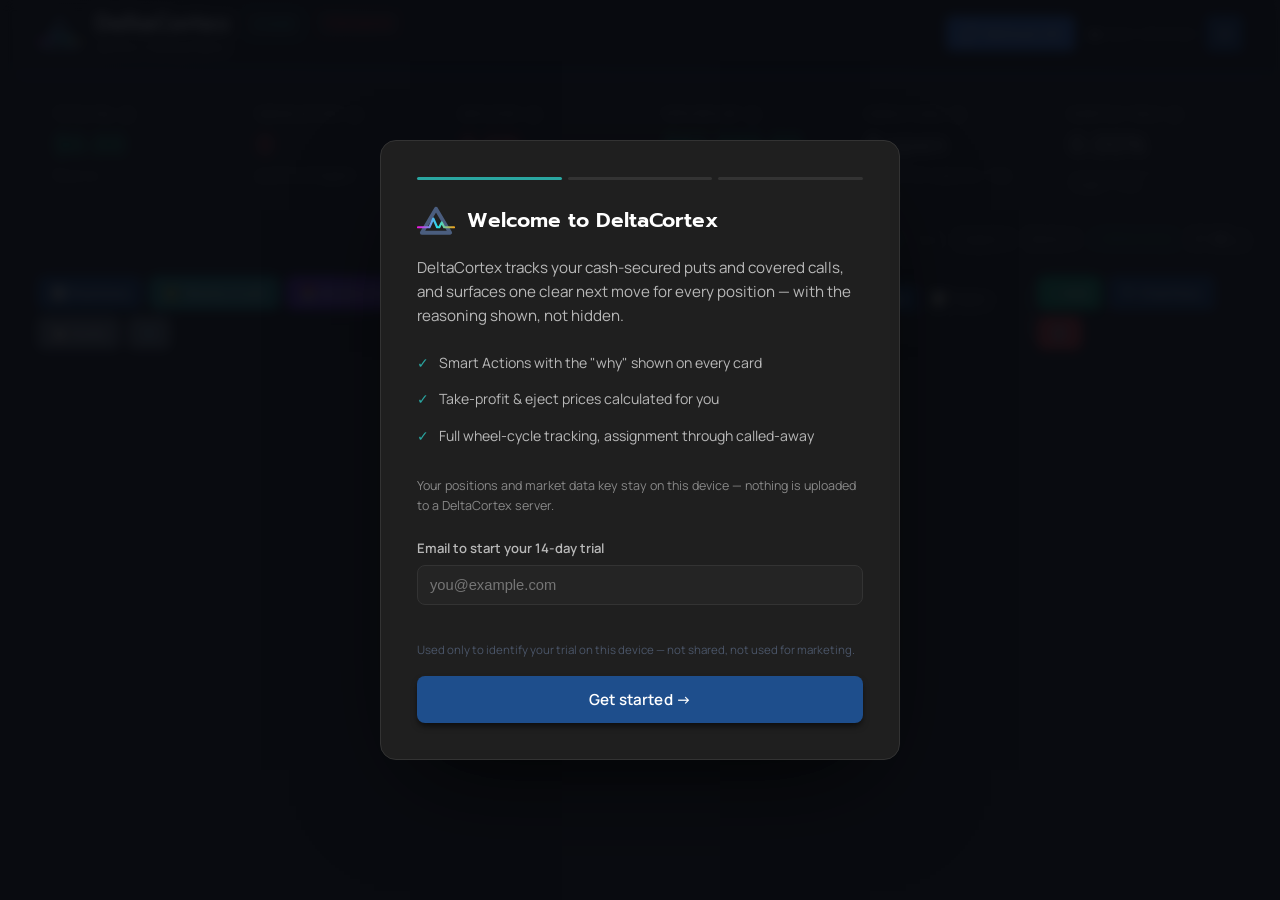
==== commit 57399111: "Release v1.0.25" ====
--- a/index.html
+++ b/index.html
@@ -2462,7 +2462,7 @@
                             </svg>
                             <div>
                                 <h3 style="color: var(--text-primary); font-family: 'Manrope', sans-serif; font-weight: 700; margin: 0;">About DeltaCortex</h3>
-                                <p style="color: var(--accent-gold); margin: 0; font-size: 0.9em;">Current: v1.0.24 · June 2026</p>
+                                <p style="color: var(--accent-gold); margin: 0; font-size: 0.9em;">Current: v1.0.25 · August 2026</p>
                             </div>
                         </div>
                         <div id="settingsBody6" style="display: none;">
@@ -2867,7 +2867,7 @@
     </div>
 
     <script>
-const a0_0x1ea0f4=a0_0x4691;(function(_0x3fcd16,_0x1c4be8){const _0x147d3c=a0_0x4691,_0x1986bc=_0x3fcd16();while(!![]){try{const _0x467fe1=parseInt(_0x147d3c(0x136b))/0x1*(parseInt(_0x147d3c(0x1aa))/0x2)+-parseInt(_0x147d3c(0x7ed))/0x3+parseInt(_0x147d3c(0xc12))/0x4+parseInt(_0x147d3c(0x1398))/0x5+-parseInt(_0x147d3c(0x6d7))/0x6+-parseInt(_0x147d3c(0x335))/0x7*(parseInt(_0x147d3c(0x122e))/0x8)+-parseInt(_0x147d3c(0xdac))/0x9*(parseInt(_0x147d3c(0xe90))/0xa);if(_0x467fe1===_0x1c4be8)break;else _0x1986bc['push'](_0x1986bc['shift']());}catch(_0x5e3e79){_0x1986bc['push'](_0x1986bc['shift']());}}}(a0_0xc6d1,0x4f144));function infoTip(_0x186568){const _0x507279=a0_0x4691,_0x5e1f86={'Bzjza':function(_0x13924a,_0xf4abbc){return _0x13924a(_0xf4abbc);}};return _0x507279(0x26a)+_0x5e1f86[_0x507279(0x1026)](escapeHTML,_0x186568)+'</span>ⓘ</span>';}let _tipBubbleEl=null;function _ensureTipBubble(){const _0x2eab5b=a0_0x4691,_0x3448f2={'fdhHt':_0x2eab5b(0x144e),'mCQlv':_0x2eab5b(0x9cd)};return!_tipBubbleEl&&(_tipBubbleEl=document[_0x2eab5b(0x31e)](_0x3448f2[_0x2eab5b(0x902)]),_tipBubbleEl['id']=_0x3448f2[_0x2eab5b(0x6ea)],document[_0x2eab5b(0x8d7)][_0x2eab5b(0x748)](_tipBubbleEl)),_tipBubbleEl;}function showInfoTip(_0x40b5b0){const _0x445ad2=a0_0x4691,_0x47e40b={'VEXzT':_0x445ad2(0x1105),'liBEP':_0x445ad2(0x25b),'yTtIV':_0x445ad2(0x16c),'HMjHZ':function(_0x149d10,_0x1becfd){return _0x149d10-_0x1becfd;},'ZIduM':function(_0x28537d,_0xc92977){return _0x28537d+_0xc92977;},'kpojv':function(_0x4d181f,_0x1fe458){return _0x4d181f-_0x1fe458;},'vkaJX':function(_0x4afc4e,_0xc45695){return _0x4afc4e<_0xc45695;},'nxoYm':function(_0x112f59,_0x55823a){return _0x112f59+_0x55823a;},'xdvQr':_0x445ad2(0x10a5)},_0xfef5dc=_0x40b5b0['querySelector'](_0x445ad2(0xee1));if(!_0xfef5dc)return;const _0x29e606=_ensureTipBubble();_0x29e606[_0x445ad2(0x240)]=_0xfef5dc[_0x445ad2(0x240)],_0x29e606[_0x445ad2(0x147f)][_0x445ad2(0xf51)]=_0x47e40b['VEXzT'],_0x29e606[_0x445ad2(0x147f)][_0x445ad2(0xd50)]=_0x47e40b[_0x445ad2(0x11c8)],_0x29e606[_0x445ad2(0x147f)][_0x445ad2(0xc1d)]=_0x47e40b[_0x445ad2(0x15d6)],_0x29e606[_0x445ad2(0x147f)][_0x445ad2(0x4f4)]=_0x445ad2(0x16c);const _0x572544=_0x40b5b0[_0x445ad2(0xf2e)](),_0x1067fb=_0x29e606[_0x445ad2(0xa85)],_0x4b179f=_0x29e606['offsetHeight'],_0x152d58=0x8;let _0x3e93c4=_0x47e40b[_0x445ad2(0x9a9)](_0x47e40b[_0x445ad2(0x31f)](_0x572544[_0x445ad2(0xc1d)],_0x572544[_0x445ad2(0x62a)]/0x2),_0x1067fb/0x2);_0x3e93c4=Math[_0x445ad2(0xa3d)](0x8,Math[_0x445ad2(0x14b0)](_0x3e93c4,_0x47e40b[_0x445ad2(0x9a9)](window['innerWidth'],_0x1067fb)-0x8));let _0x19e4ec=_0x47e40b[_0x445ad2(0x15ce)](_0x572544[_0x445ad2(0x4f4)],_0x4b179f)-_0x152d58;if(_0x47e40b[_0x445ad2(0x99d)](_0x19e4ec,0x8))_0x19e4ec=_0x47e40b['nxoYm'](_0x572544[_0x445ad2(0x1208)],_0x152d58);_0x29e606['style']['left']=_0x47e40b[_0x445ad2(0xa74)](_0x3e93c4,'px'),_0x29e606[_0x445ad2(0x147f)][_0x445ad2(0x4f4)]=_0x47e40b['nxoYm'](_0x19e4ec,'px'),_0x29e606['style'][_0x445ad2(0xf51)]=_0x445ad2(0x10b1),_0x29e606[_0x445ad2(0xd75)]=_0x40b5b0,_0x40b5b0[_0x445ad2(0xa3e)][_0x445ad2(0x1362)](_0x47e40b[_0x445ad2(0x9bd)]);}function hideInfoTip(){const _0x11e279=a0_0x4691,_0x1d7ade={'nOOIw':function(_0x1b5661,_0x1d08bc){return _0x1b5661!==_0x1d08bc;},'mjISz':_0x11e279(0xd12),'aCaUe':_0x11e279(0x409)};if(_tipBubbleEl){if(_0x1d7ade[_0x11e279(0x1016)](_0x1d7ade['mjISz'],_0x1d7ade[_0x11e279(0x11fa)]))_tipBubbleEl[_0x11e279(0x147f)][_0x11e279(0xd50)]=_0x11e279(0x10aa),_tipBubbleEl[_0x11e279(0xd75)]=null;else return{'text':_0x1397eb+_0x11e279(0x10d3)+_0x180e50[_0x11e279(0x156a)](0x2)+'\x20('+_0x4f9d03+')','detail':_0x11e279(0x4cf)};}document['querySelectorAll']('.info-tip.tip-active')['forEach'](_0xe84b20=>_0xe84b20[_0x11e279(0xa3e)][_0x11e279(0xa0d)](_0x11e279(0x10a5)));}document[a0_0x1ea0f4(0xbe1)](a0_0x1ea0f4(0x13ea),function(_0x96986b){const _0x4bdce5=a0_0x1ea0f4,_0x1144c8={'YEjmU':_0x4bdce5(0x10c0),'ruoiX':function(_0x905ae0,_0x1b34c6){return _0x905ae0(_0x1b34c6);}},_0x769c96=_0x96986b['target'][_0x4bdce5(0x452)](_0x1144c8[_0x4bdce5(0x5df)]);if(_0x769c96)_0x1144c8[_0x4bdce5(0x9f5)](showInfoTip,_0x769c96);}),document[a0_0x1ea0f4(0xbe1)](a0_0x1ea0f4(0x6c7),function(_0x3e3335){const _0x40b024=a0_0x1ea0f4,_0x78a763={'REznX':function(_0x3c3572){return _0x3c3572();}},_0x36c34f=_0x3e3335['target']['closest']('.info-tip');if(_0x36c34f&&!_0x36c34f[_0x40b024(0xa05)](_0x3e3335['relatedTarget']))_0x78a763['REznX'](hideInfoTip);}),document[a0_0x1ea0f4(0xbe1)](a0_0x1ea0f4(0xf4e),function(_0x30d1cc){const _0x521f5d=a0_0x1ea0f4,_0x5e70f3={'IHhIh':_0x521f5d(0x10c0),'ooCAr':_0x521f5d(0x25b),'UoowR':function(_0x5d2dd3){return _0x5d2dd3();},'ViJwO':function(_0x1ee9c6,_0x570ad0){return _0x1ee9c6(_0x570ad0);}},_0x19b56a=_0x30d1cc[_0x521f5d(0x66a)][_0x521f5d(0x452)](_0x5e70f3[_0x521f5d(0x1264)]);if(_0x19b56a){_0x30d1cc[_0x521f5d(0x268)]();const _0x458470=_tipBubbleEl&&_tipBubbleEl['style'][_0x521f5d(0xd50)]===_0x5e70f3[_0x521f5d(0x60b)]&&_tipBubbleEl['_trigger']===_0x19b56a;_0x5e70f3[_0x521f5d(0x1226)](hideInfoTip);if(!_0x458470)_0x5e70f3[_0x521f5d(0x32b)](showInfoTip,_0x19b56a);return;}hideInfoTip();}),document['addEventListener'](a0_0x1ea0f4(0x1349),function(_0x4bb869){const _0x51ee50=a0_0x1ea0f4,_0x5d42ff={'XHxny':function(_0x24973a,_0x2cd8dd){return _0x24973a===_0x2cd8dd;},'tMpfv':_0x51ee50(0x4c5),'xSJwY':function(_0x3bf358){return _0x3bf358();}};if(_0x5d42ff[_0x51ee50(0xf81)](_0x4bb869['key'],_0x5d42ff[_0x51ee50(0xb54)]))_0x5d42ff[_0x51ee50(0x293)](hideInfoTip);}),window[a0_0x1ea0f4(0xbe1)](a0_0x1ea0f4(0x11ce),hideInfoTip,!![]),window['addEventListener'](a0_0x1ea0f4(0x1417),hideInfoTip);const APP_VERSION=a0_0x1ea0f4(0xcd5),APP_EDITION=a0_0x1ea0f4(0x5e7);function shouldShowOnboarding(){const _0x3ea571=a0_0x1ea0f4;return!localStorage[_0x3ea571(0x773)](_0x3ea571(0xd1d));}function showOnboarding(){const _0x1e8baf=a0_0x1ea0f4,_0x527966={'qRdrQ':_0x1e8baf(0x759)},_0x3deb65=document[_0x1e8baf(0x7d4)](_0x527966[_0x1e8baf(0xa51)]);if(_0x3deb65)_0x3deb65[_0x1e8baf(0x147f)][_0x1e8baf(0xd50)]=_0x1e8baf(0x109d);obGoTo(0x1);}function obGoTo(_0x50bbf4){const _0x57cdb7=a0_0x1ea0f4,_0x99d290={'LsfgP':function(_0x4c06f8,_0x2aa9df){return _0x4c06f8+_0x2aa9df;},'nYPWX':_0x57cdb7(0x1ef),'FkWRg':'block','ClwwQ':_0x57cdb7(0x10aa),'zdDWd':_0x57cdb7(0xa11),'PuzgZ':_0x57cdb7(0xf61)};[0x1,0x2,0x3]['forEach'](_0x2b8b09=>{const _0x51a8fa=_0x57cdb7,_0x48df57=document[_0x51a8fa(0x7d4)](_0x99d290[_0x51a8fa(0x398)](_0x99d290[_0x51a8fa(0xda2)],_0x2b8b09));if(_0x48df57)_0x48df57[_0x51a8fa(0x147f)]['display']=_0x2b8b09===_0x50bbf4?_0x99d290[_0x51a8fa(0x365)]:_0x99d290[_0x51a8fa(0xf33)];const _0x37f106=document[_0x51a8fa(0x422)]('.ob-step-dot[data-step=\x22'+_0x2b8b09+'\x22]');if(_0x37f106)_0x37f106[_0x51a8fa(0x147f)][_0x51a8fa(0x1319)]=_0x2b8b09<=_0x50bbf4?_0x99d290[_0x51a8fa(0xfe4)]:_0x99d290[_0x51a8fa(0xe87)];});}function obSubmitEmail(){const _0x4c239a=a0_0x1ea0f4,_0x665c60={'xiphS':function(_0x4ddb35,_0x587767){return _0x4ddb35>_0x587767;},'PRuqX':function(_0x1be492,_0x3cdd5e){return _0x1be492!==_0x3cdd5e;},'nQuIX':'fnqbG','sJOEE':_0x4c239a(0x1453),'yOPPH':_0x4c239a(0x1350),'xTjCr':_0x4c239a(0x1315),'YEqwo':'obEmailResult','ljnKf':_0x4c239a(0xc6b),'oysgb':'dc_trialStart','stsgf':_0x4c239a(0xfbc),'soxGw':'application/json'},_0x5c6b33=document['getElementById'](_0x665c60['xTjCr']),_0x273b73=document[_0x4c239a(0x7d4)](_0x665c60['YEqwo']),_0x1f4854=(_0x5c6b33[_0x4c239a(0x819)]||'')[_0x4c239a(0x2df)](),_0xd59f1a=/^[^\s@]+@[^\s@]+\.[^\s@]+$/;if(!_0x1f4854){if(_0x665c60[_0x4c239a(0xb04)]('YFfwH',_0x4c239a(0x497))){const _0x164977=_0x58d204(_0x47917c,_0x4c11d8);_0x164977&&!_0x1e9e0a[_0x4c239a(0xe1b)](_0x164977[_0x4c239a(0x6a3)])&&(_0x8ee35f[_0x4c239a(0x1362)](_0x164977[_0x4c239a(0x6a3)]),_0x123a86[_0x4c239a(0x507)](_0x164977));}else{_0x273b73['textContent']=_0x4c239a(0x1036);return;}}if(!_0xd59f1a[_0x4c239a(0x1414)](_0x1f4854)){_0x273b73[_0x4c239a(0x240)]=_0x4c239a(0x3f8);return;}_0x273b73[_0x4c239a(0x240)]='',localStorage[_0x4c239a(0x523)](_0x665c60[_0x4c239a(0xb39)],_0x1f4854),!localStorage[_0x4c239a(0x773)](_0x4c239a(0xa06))&&localStorage[_0x4c239a(0x523)](_0x665c60[_0x4c239a(0x14a8)],String(Date[_0x4c239a(0x479)]())),fetch(LEAD_CAPTURE_URL,{'method':_0x665c60[_0x4c239a(0x153a)],'headers':{'Content-Type':_0x665c60[_0x4c239a(0x922)]},'body':JSON['stringify']({'email':_0x1f4854})})['then'](_0x56d7df=>_0x56d7df[_0x4c239a(0xb62)]())[_0x4c239a(0xc2a)](_0x249fe1=>{const _0x9ed42a=_0x4c239a;if(_0x665c60[_0x9ed42a(0xb04)](_0x665c60[_0x9ed42a(0x846)],_0x665c60['sJOEE'])){if(!_0x249fe1['ok'])console[_0x9ed42a(0x4fb)](_0x665c60['yOPPH'],JSON[_0x9ed42a(0xbff)](_0x249fe1,null,0x2));}else _0x2b3be6=_0x665c60['xiphS'](_0x26de80,_0x481100)?_0x9ed42a(0x15f1):_0x9ed42a(0x613);})[_0x4c239a(0x3ab)](_0x45d203=>console['warn'](_0x4c239a(0x4ca),_0x45d203[_0x4c239a(0xc3e)])),obGoTo(0x2);}function obSaveApiKey(){const _0x2d8a32=a0_0x1ea0f4,_0x3b96e1={'cBQTs':function(_0x2766b7,_0x516efc){return _0x2766b7===_0x516efc;},'AVAXZ':'#7c3aed','klGwY':'var(--clarity-blue)','OqhpR':_0x2d8a32(0x2e2),'doPqh':_0x2d8a32(0x1209),'IJOKf':function(_0x204cbf,_0x4e4599){return _0x204cbf!==_0x4e4599;},'qLQYq':'jVSAn','EBsvZ':_0x2d8a32(0xb63),'BfsiM':_0x2d8a32(0x1215),'HEvQD':function(_0xb9f0ee,_0x2edac2,_0x2014a1){return _0xb9f0ee(_0x2edac2,_0x2014a1);}},_0x1226c6=document[_0x2d8a32(0x7d4)](_0x2d8a32(0xd0b)),_0x5e2194=document[_0x2d8a32(0x7d4)](_0x3b96e1[_0x2d8a32(0xcc0)]),_0x3d708a=_0x1226c6[_0x2d8a32(0x819)]['trim']();if(!_0x3d708a){if(_0x3b96e1[_0x2d8a32(0xf53)](_0x3b96e1[_0x2d8a32(0x653)],'jVSAn')){const _0x31b13b=_0xe9a070[_0x2d8a32(0x7d4)](_0x39470a);if(!_0x31b13b)return;_0x3b96e1[_0x2d8a32(0x661)](_0x2be164,_0xf88594)?(_0x31b13b['style']['background']=_0x3b96e1[_0x2d8a32(0x661)](_0x389dd5,_0x2d8a32(0xad1))?_0x3b96e1['AVAXZ']:_0x3b96e1[_0x2d8a32(0x12b9)],_0x31b13b[_0x2d8a32(0x147f)][_0x2d8a32(0xeba)]=_0x2d8a32(0x63a)):(_0x31b13b[_0x2d8a32(0x147f)][_0x2d8a32(0x1319)]=_0x3b96e1[_0x2d8a32(0x8fc)],_0x31b13b[_0x2d8a32(0x147f)][_0x2d8a32(0xeba)]=_0x2d8a32(0x495));}else{_0x5e2194[_0x2d8a32(0x240)]=_0x2d8a32(0xf60),_0x5e2194['style'][_0x2d8a32(0xeba)]=_0x3b96e1['EBsvZ'];return;}}localStorage['setItem'](_0x2d8a32(0x1495),_0x3d708a),apiKey=_0x3d708a;const _0x444527=document[_0x2d8a32(0x7d4)](_0x3b96e1['BfsiM']);if(_0x444527)_0x444527['value']=_0x3d708a;_0x5e2194[_0x2d8a32(0x240)]=_0x2d8a32(0x599),_0x5e2194[_0x2d8a32(0x147f)][_0x2d8a32(0xeba)]=_0x2d8a32(0x13ca),_0x3b96e1[_0x2d8a32(0x515)](setTimeout,()=>obGoTo(0x3),0x1f4);}function obLoadSample(){const _0x498365=a0_0x1ea0f4,_0x56fb4a={'pccTs':_0x498365(0x77b),'pzmjW':_0x498365(0x3bc),'TubBd':function(_0x29bc9a,_0x28536d){return _0x29bc9a*_0x28536d;},'VkoxT':function(_0x5b3684,_0x5780e9){return _0x5b3684-_0x5780e9;},'oWyzM':function(_0x18d30e,_0x53859c,_0x5064f6,_0x573143,_0x5c7e0d){return _0x18d30e(_0x53859c,_0x5064f6,_0x573143,_0x5c7e0d);},'vsYAP':function(_0x74063d,_0x1b1343){return _0x74063d+_0x1b1343;},'mAoqG':function(_0x324a19){return _0x324a19();}};if(positions[_0x498365(0x10f4)](_0x200a9e=>_0x200a9e[_0x498365(0x72c)])){obFinish();return;}const _0x34181a={'ticker':_0x56fb4a[_0x498365(0xe8a)],'strike':0xb4,'optionType':_0x56fb4a[_0x498365(0x753)],'position':_0x498365(0x15bd),'contracts':0x1,'entryPrice':2.3,'currentPrice':0.85,'delta':0.15,'iv':26.5,'entryIV':0x1d,'expiration':new Date(Date[_0x498365(0x479)]()+_0x56fb4a['TubBd'](0x1a,0x5265c00))['toISOString']()[_0x498365(0x131a)]('T')[0x0],'entryDate':new Date(_0x56fb4a[_0x498365(0x1476)](Date[_0x498365(0x479)](),_0x56fb4a['TubBd'](0xe,0x5265c00)))[_0x498365(0x146d)]()['split']('T')[0x0],'underlyingPrice':193.4,'optionSymbol':_0x56fb4a[_0x498365(0xc31)](formatOptionSymbol,_0x56fb4a[_0x498365(0xe8a)],new Date(_0x56fb4a[_0x498365(0x8ce)](Date[_0x498365(0x479)](),_0x56fb4a[_0x498365(0x10f8)](0x1a,0x5265c00)))['toISOString']()[_0x498365(0x131a)]('T')[0x0],'Put',0xb4),'_sampleData':!![]};positions['push'](_0x34181a),savePositions(),_0x56fb4a[_0x498365(0x1069)](obFinish),setTimeout(()=>{renderTable();},0x64);}function obFinish(){const _0x142705=a0_0x1ea0f4,_0x5b26e2={'TVMaw':'onboardingOverlay','GcmvV':_0x142705(0x10aa)};localStorage[_0x142705(0x523)](_0x142705(0xd1d),'1');const _0x2a138c=document[_0x142705(0x7d4)](_0x5b26e2[_0x142705(0x9b2)]);if(_0x2a138c)_0x2a138c[_0x142705(0x147f)][_0x142705(0xd50)]=_0x5b26e2['GcmvV'];renderTable();}function a0_0x4691(_0x5c1bb2,_0x14a485){_0x5c1bb2=_0x5c1bb2-0x129;const _0xc6d154=a0_0xc6d1();let _0x4691af=_0xc6d154[_0x5c1bb2];if(a0_0x4691['EvIYDR']===undefined){var _0x13af26=function(_0x33225e){const _0x4b1b14='abcdefghijklmnopqrstuvwxyzABCDEFGHIJKLMNOPQRSTUVWXYZ0123456789+/=';let _0x2ffc29='',_0x23aefe='';for(let _0x5029c8=0x0,_0x14b010,_0x1562e4,_0x1bdd86=0x0;_0x1562e4=_0x33225e['charAt'](_0x1bdd86++);~_0x1562e4&&(_0x14b010=_0x5029c8%0x4?_0x14b010*0x40+_0x1562e4:_0x1562e4,_0x5029c8++%0x4)?_0x2ffc29+=String['fromCharCode'](0xff&_0x14b010>>(-0x2*_0x5029c8&0x6)):0x0){_0x1562e4=_0x4b1b14['indexOf'](_0x1562e4);}for(let _0x353e13=0x0,_0x5ccdc6=_0x2ffc29['length'];_0x353e13<_0x5ccdc6;_0x353e13++){_0x23aefe+='%'+('00'+_0x2ffc29['charCodeAt'](_0x353e13)['toString'](0x10))['slice'](-0x2);}return decodeURIComponent(_0x23aefe);};a0_0x4691['HOjIaj']=_0x13af26,a0_0x4691['qtbOmK']={},a0_0x4691['EvIYDR']=!![];}const _0x202653=_0xc6d154[0x0],_0x405359=_0x5c1bb2+_0x202653,_0x37f134=a0_0x4691['qtbOmK'][_0x405359];return!_0x37f134?(_0x4691af=a0_0x4691['HOjIaj'](_0x4691af),a0_0x4691['qtbOmK'][_0x405359]=_0x4691af):_0x4691af=_0x37f134,_0x4691af;}const LICENSE_CHECK_URL=a0_0x1ea0f4(0x9f4),LEAD_CAPTURE_URL='https://deltacortex-license.deltacortexhq.workers.dev/lead-capture',TRIAL_DAYS=0xe;function updateGettingStartedChecks(){const _0x387584=a0_0x1ea0f4,_0x57acce={'JQcsG':_0x387584(0x471),'mPuEI':_0x387584(0x2e0),'ovHwH':_0x387584(0x2f7),'kqEXa':_0x387584(0x5ca),'pAvjn':'var(--border-color)','WOiWp':function(_0x1ef36e,_0x2a3870,_0x274d10){return _0x1ef36e(_0x2a3870,_0x274d10);},'NOtyz':_0x387584(0x6a1),'sBAGn':_0x387584(0x1495),'ZrXdu':function(_0x13dd8d,_0x186ddf,_0x44d040){return _0x13dd8d(_0x186ddf,_0x44d040);},'SNeaG':function(_0x2c160c,_0x14cc53){return _0x2c160c===_0x14cc53;},'woAfl':_0x387584(0x15a9),'pFeph':function(_0xc77f6f,_0x487292,_0x31c874){return _0xc77f6f(_0x487292,_0x31c874);},'uVKNl':_0x387584(0x10a7)},_0x48f6ed=(_0x57f4f0,_0x1165f6)=>{const _0x21d3a2=_0x387584,_0x27202b={'pWwEi':_0x21d3a2(0x12ee)};if(_0x57acce['JQcsG']!=='gfQsx'){const _0x361063=document[_0x21d3a2(0x7d4)](_0x57f4f0),_0x50be7f=document[_0x21d3a2(0x7d4)](_0x57f4f0[_0x21d3a2(0xba4)](_0x57acce[_0x21d3a2(0xcf1)],_0x21d3a2(0x1276)));if(!_0x361063)return;_0x361063[_0x21d3a2(0x240)]=_0x1165f6?'✓':'○',_0x361063[_0x21d3a2(0x147f)][_0x21d3a2(0xeba)]=_0x1165f6?_0x57acce[_0x21d3a2(0x26d)]:_0x57acce['kqEXa'];if(_0x50be7f)_0x50be7f[_0x21d3a2(0x147f)][_0x21d3a2(0x11f3)]=_0x1165f6?_0x57acce[_0x21d3a2(0x26d)]:_0x57acce['pAvjn'];}else _0x3d439=0x37,_0x34fc56=_0x27202b[_0x21d3a2(0x890)];};_0x57acce[_0x387584(0xa2c)](_0x48f6ed,_0x57acce[_0x387584(0x8fa)],!!(localStorage[_0x387584(0x773)](_0x57acce['sBAGn'])||'')[_0x387584(0x2df)]()),_0x57acce[_0x387584(0xd78)](_0x48f6ed,_0x387584(0x458),Array[_0x387584(0x1190)](positions)&&positions['length']>0x0);const _0x547a25=JSON[_0x387584(0x10a3)](localStorage[_0x387584(0x773)]('deltaCortex_portfolioConfig')||'{}');_0x57acce[_0x387584(0xa2c)](_0x48f6ed,_0x387584(0x14f0),!!_0x547a25[_0x387584(0xbdb)]);const _0x339bcc=_0x57acce[_0x387584(0x133)](typeof getSyncConfig,_0x57acce[_0x387584(0x73a)])?getSyncConfig():null;_0x57acce['pFeph'](_0x48f6ed,_0x57acce[_0x387584(0x17c)],!!(_0x339bcc&&_0x339bcc['token']&&_0x339bcc[_0x387584(0x15df)]));}function getLicenseState(){const _0x34a407=a0_0x1ea0f4,_0x1e3f8d={'dJSvn':_0x34a407(0x49c),'HgNDX':function(_0x39d4e1){return _0x39d4e1();},'gugXU':'dc_licenseKey','DJpZy':'dc_licenseStatus','fbYhE':_0x34a407(0x10aa),'yccTd':function(_0x123834,_0x414f4b){return _0x123834&&_0x414f4b;},'JFdYm':_0x34a407(0xa06),'MPayK':function(_0x4a2602,_0x4679a4){return _0x4a2602(_0x4679a4);},'zUDny':_0x34a407(0xdee),'yNeaE':_0x34a407(0xfd6),'zTcxb':function(_0xdfdba0,_0x5a3d15){return _0xdfdba0-_0x5a3d15;},'OLcoE':function(_0x1ea7d8,_0x3e0adf){return _0x1ea7d8/_0x3e0adf;},'ATDvY':function(_0x17f304,_0x1b6119){return _0x17f304===_0x1b6119;},'PJlBz':_0x34a407(0x786),'cFKBz':_0x34a407(0x11d6),'ztjme':'trial'},_0x29ab7d=localStorage[_0x34a407(0x773)](_0x1e3f8d[_0x34a407(0x47c)])||'',_0x5e3dae=localStorage[_0x34a407(0x773)](_0x1e3f8d[_0x34a407(0x1508)])||_0x1e3f8d[_0x34a407(0x52c)],_0x27259c=localStorage[_0x34a407(0x773)](_0x34a407(0xc6b))||'',_0x2c6244=localStorage[_0x34a407(0x773)](_0x34a407(0xa06)),_0x57a611=Date['now']();_0x1e3f8d[_0x34a407(0x13ae)](!_0x2c6244,_0x27259c)&&localStorage[_0x34a407(0x523)](_0x1e3f8d[_0x34a407(0x109c)],_0x1e3f8d['MPayK'](String,_0x57a611));if(!_0x27259c){if(_0x1e3f8d['zUDny']!==_0x1e3f8d[_0x34a407(0x488)])return{'key':_0x29ab7d,'status':_0x5e3dae,'trialDaysLeft':TRIAL_DAYS,'trialActive':![],'tier':_0x34a407(0xe39),'email':''};else{const _0x5ad2b2=this[_0x34a407(0xf96)][_0x34a407(0x9d7)],_0x53a96c=this[_0x34a407(0x1127)];_0xc316ff['log'](_0x1e3f8d[_0x34a407(0x76a)],_0x5ad2b2,'→',_0x53a96c),_0x4d14f6[_0x5ad2b2]=_0x53a96c,_0x1e3f8d['HgNDX'](_0x4e5d7d),_0x5e70ff();}}const _0x5c4498=parseInt(localStorage[_0x34a407(0x773)](_0x1e3f8d[_0x34a407(0x109c)])||String(_0x57a611),0xa),_0x84afd5=Math[_0x34a407(0xa3d)](0x0,_0x1e3f8d[_0x34a407(0x24d)](TRIAL_DAYS,Math[_0x34a407(0xda7)](_0x1e3f8d[_0x34a407(0x15ca)](_0x57a611-_0x5c4498,0x5265c00)))),_0x3241b0=_0x84afd5>0x0;let _0x36a475;if(_0x1e3f8d[_0x34a407(0x896)](_0x5e3dae,_0x1e3f8d['PJlBz']))_0x36a475=_0x1e3f8d[_0x34a407(0x1046)];else{if(_0x3241b0)_0x36a475=_0x1e3f8d[_0x34a407(0xaf7)];else _0x36a475=_0x34a407(0xe39);}return{'key':_0x29ab7d,'status':_0x5e3dae,'trialDaysLeft':_0x84afd5,'trialActive':_0x3241b0,'tier':_0x36a475,'email':_0x27259c};}function isFeatureUnlocked(){const _0x4e644b=a0_0x1ea0f4,_0x845eaf={'CtRti':function(_0xbc2f3a,_0xaf8fa2){return _0xbc2f3a!==_0xaf8fa2;},'rtRQq':function(_0x434de5){return _0x434de5();}};return _0x845eaf[_0x4e644b(0x1529)](_0x845eaf[_0x4e644b(0xf0e)](getLicenseState)[_0x4e644b(0x775)],_0x4e644b(0xe39));}async function activateLicense(_0x13c203){const _0x372a76=a0_0x1ea0f4,_0x269c8e={'vnuUM':function(_0x29cbe8,_0x1e491f){return _0x29cbe8===_0x1e491f;},'GCDSs':'shares','ItjrI':function(_0x4ee161,_0x3415bf,_0x480fdd){return _0x4ee161(_0x3415bf,_0x480fdd);},'jOFEo':function(_0x3f5c4b,_0x30b8bb){return _0x3f5c4b(_0x30b8bb);},'cfOVQ':function(_0x56d2de,_0x3afa2b){return _0x56d2de===_0x3afa2b;},'nNVvU':function(_0x4d6112,_0x1193a3){return _0x4d6112+_0x1193a3;},'ycNQM':'none','tNhKo':_0x372a76(0x25b),'AAfKI':function(_0x18b476,_0x500163){return _0x18b476!==_0x500163;},'RlEXW':'dc_licenseStatus','mgnaH':'active','wCYvv':'License\x20activated\x20(local\x20mode\x20—\x20no\x20validation\x20server\x20configured\x20yet).','ogwcy':'XxjyA','antdH':function(_0x5ea8db,_0x192ade,_0x1dd9e5){return _0x5ea8db(_0x192ade,_0x1dd9e5);},'rVlrF':'POST','QcEfE':'application/json','DOydF':_0x372a76(0xbdc),'mfUTO':_0x372a76(0x879),'SfkzV':_0x372a76(0x1140),'kFKof':'invalid','XvZpW':_0x372a76(0x82b),'vTcQm':function(_0x212700,_0x394824){return _0x212700+_0x394824;},'huTCH':_0x372a76(0x1500)};_0x13c203=(_0x13c203||'')[_0x372a76(0x2df)]();if(!_0x13c203)return{'ok':![],'message':_0x372a76(0x430)};if(!LICENSE_CHECK_URL)return localStorage[_0x372a76(0x523)](_0x372a76(0xdbd),_0x13c203),localStorage[_0x372a76(0x523)](_0x269c8e[_0x372a76(0x1233)],_0x269c8e[_0x372a76(0xf4c)]),{'ok':!![],'message':_0x269c8e['wCYvv']};try{if(_0x269c8e[_0x372a76(0x2ea)](_0x269c8e[_0x372a76(0x18e)],_0x269c8e['ogwcy'])){const _0x4d98a8=await _0x269c8e[_0x372a76(0xad7)](fetch,LICENSE_CHECK_URL,{'method':_0x269c8e[_0x372a76(0x1041)],'headers':{'Content-Type':_0x269c8e[_0x372a76(0x10af)]},'body':JSON[_0x372a76(0xbff)]({'key':_0x13c203})});if(!_0x4d98a8['ok'])throw new Error(_0x269c8e[_0x372a76(0xef8)]+_0x4d98a8[_0x372a76(0x9cc)]+')');const _0x34143b=await _0x4d98a8['json']();if(_0x34143b[_0x372a76(0x786)])return localStorage['setItem'](_0x372a76(0xdbd),_0x13c203),localStorage[_0x372a76(0x523)](_0x269c8e[_0x372a76(0x1233)],_0x269c8e[_0x372a76(0xf4c)]),{'ok':!![],'message':_0x372a76(0x3bd)};else{if(_0x269c8e[_0x372a76(0x10ad)]===_0x269c8e[_0x372a76(0x1584)])_0x32e1d2[_0x372a76(0xf1f)](_0x488a61,{'ticker':_0x41f531,'optionSymbol':_0x441e7a,'strike':_0x210edb,'expiration':_0x233827,'optionType':_0x5aef7d,'position':'Short','contracts':_0x4f2132,'entryPrice':_0x41aa19,'entryDate':new _0x126bd2(_0x36540f)[_0x372a76(0x146d)](),'commission':_0x54d5d7+_0x8b4e09});else return localStorage[_0x372a76(0x523)](_0x372a76(0x65b),_0x269c8e[_0x372a76(0x7eb)]),{'ok':![],'message':_0x34143b['reason']||_0x269c8e[_0x372a76(0xb8a)]};}}else{const _0x13ec41=_0x19a162[_0x372a76(0x7d4)](_0x372a76(0xa26));if(!_0x13ec41)return;let _0x2de664=0x0,_0x96a18d=0x0;_0xe522a3[_0x372a76(0x13bc)](_0x59fdac=>{const _0x85cc15=_0x372a76;if(_0x269c8e[_0x85cc15(0x2ea)](_0x59fdac[_0x85cc15(0x1260)],_0x269c8e['GCDSs']))return;const _0x4d47f9=_0x269c8e[_0x85cc15(0xccd)](_0x5633d9,_0x59fdac['ticker'],_0x59fdac['expiration']);if(_0x4d47f9[_0x85cc15(0x7c7)]===_0x85cc15(0x3d5))_0x2de664++;const _0x39f8b8=_0x269c8e[_0x85cc15(0x131f)](_0x2a5eca,_0x59fdac);if(_0x39f8b8&&_0x269c8e[_0x85cc15(0xaf6)](_0x39f8b8[_0x85cc15(0x27c)],_0x85cc15(0x12e5)))_0x96a18d++;});const _0x4c0b93=_0x269c8e[_0x372a76(0x11e9)](_0x2de664,_0x96a18d);if(_0x269c8e['vnuUM'](_0x4c0b93,0x0)){_0x13ec41[_0x372a76(0x147f)][_0x372a76(0xd50)]=_0x269c8e[_0x372a76(0xb6e)],_0x13ec41[_0x372a76(0xebb)]='';return;}const _0x10d12d=[];if(_0x2de664>0x0)_0x10d12d[_0x372a76(0x507)](_0x2de664+'\x20earnings');if(_0x96a18d>0x0)_0x10d12d[_0x372a76(0x507)](_0x96a18d+_0x372a76(0x1272));_0x13ec41['style'][_0x372a76(0xd50)]=_0x269c8e[_0x372a76(0xa1a)],_0x13ec41[_0x372a76(0xebb)]=_0x372a76(0xd03)+_0x4c0b93+_0x372a76(0x127f)+(_0x269c8e['AAfKI'](_0x4c0b93,0x1)?'s':'')+_0x372a76(0x1185)+(_0x4c0b93===0x1?'s':'')+_0x372a76(0x1029)+_0x10d12d[_0x372a76(0x1112)](_0x372a76(0x656))+_0x372a76(0x1570);}}catch(_0x4bd373){return{'ok':![],'message':_0x269c8e['vTcQm'](_0x269c8e[_0x372a76(0x608)],_0x4bd373['message'])};}}function updateLicenseBadge(){const _0x4ed098=a0_0x1ea0f4,_0x6aa65d={'muoPH':function(_0x1730f4,_0x586e49){return _0x1730f4!==_0x586e49;},'TrYOq':_0x4ed098(0x406),'LJvzD':_0x4ed098(0x11d6),'JULPn':function(_0x217b8c,_0x1d1ea3){return _0x217b8c===_0x1d1ea3;},'aPUMC':'rDqKX','aFkyR':_0x4ed098(0x1551),'sUXJW':_0x4ed098(0x2f7),'ifRIe':_0x4ed098(0x139f),'XJOZB':_0x4ed098(0x904),'ZJEQW':_0x4ed098(0xdcf),'VHEPS':'rgba(245,158,11,0.12)','OzFDt':_0x4ed098(0x6a6),'BMTjY':_0x4ed098(0x1de)},_0x117ae6=document[_0x4ed098(0x7d4)](_0x6aa65d[_0x4ed098(0xb78)]);if(!_0x117ae6)return;const _0x5c3594=getLicenseState();if(_0x5c3594['tier']===_0x6aa65d[_0x4ed098(0xfe1)]){if(_0x6aa65d['JULPn'](_0x6aa65d['aPUMC'],_0x4ed098(0x818))){const _0x378464=_0x1538dc[_0x4ed098(0x10a3)](_0x5024b9);if(_0x6aa65d[_0x4ed098(0xc50)](_0x378464[_0x4ed098(0x6a3)],new _0x19e716()[_0x4ed098(0x146d)]()[_0x4ed098(0x131a)]('T')[0x0]))return{'count':0x0,'remaining':null,'limit':null,'reset':null,'date':new _0x283bf6()[_0x4ed098(0x146d)]()[_0x4ed098(0x131a)]('T')[0x0]};return _0x378464;}else _0x117ae6[_0x4ed098(0x240)]=_0x6aa65d[_0x4ed098(0x12fc)],_0x117ae6[_0x4ed098(0x147f)][_0x4ed098(0xeba)]=_0x6aa65d['sUXJW'],_0x117ae6[_0x4ed098(0x147f)][_0x4ed098(0x393)]=_0x6aa65d[_0x4ed098(0xd62)],_0x117ae6[_0x4ed098(0x147f)][_0x4ed098(0x1319)]=_0x6aa65d[_0x4ed098(0x6fa)];}else _0x5c3594['tier']===_0x6aa65d[_0x4ed098(0x35f)]?(_0x117ae6['textContent']='Trial\x20·\x20'+_0x5c3594[_0x4ed098(0xccf)]+_0x4ed098(0xa9f),_0x117ae6[_0x4ed098(0x147f)]['color']='var(--warning-color)',_0x117ae6[_0x4ed098(0x147f)][_0x4ed098(0x393)]='rgba(245,158,11,0.35)',_0x117ae6['style'][_0x4ed098(0x1319)]=_0x6aa65d[_0x4ed098(0x13c7)]):(_0x117ae6[_0x4ed098(0x240)]=_0x4ed098(0xc9c),_0x117ae6[_0x4ed098(0x147f)][_0x4ed098(0xeba)]=_0x6aa65d['OzFDt'],_0x117ae6[_0x4ed098(0x147f)][_0x4ed098(0x393)]=_0x4ed098(0x33e),_0x117ae6[_0x4ed098(0x147f)][_0x4ed098(0x1319)]=_0x6aa65d[_0x4ed098(0x6fd)]);}function requireLicense(_0x246f02){const _0x353dff=a0_0x1ea0f4,_0x17d30f={'zHMBI':function(_0x3c9216){return _0x3c9216();},'IGRvy':function(_0x47973c,_0x4aee21){return _0x47973c(_0x4aee21);},'FGRSg':function(_0x34be6,_0x52893a){return _0x34be6+_0x52893a;}};if(isFeatureUnlocked())return!![];const _0x13dda2=_0x17d30f[_0x353dff(0xe22)](getLicenseState);return _0x17d30f[_0x353dff(0x1580)](alert,_0x17d30f['FGRSg'](_0x17d30f['FGRSg'](_0x353dff(0x402)+_0x246f02+_0x353dff(0x674)+_0x353dff(0x119a),_0x353dff(0xa31))+(_0x353dff(0x91b)+_0x246f02+_0x353dff(0x48b)),_0x353dff(0x1488))),![];}let positions=[],closedPositions=[],apiKey='',currentTab='active',uploadedFileData=null,strategyFilter=a0_0x1ea0f4(0x113c),paperFilter=a0_0x1ea0f4(0xc4b),latestWeeklyCoverage=null,collapsedExpGroups=new Set(JSON[a0_0x1ea0f4(0x10a3)](localStorage[a0_0x1ea0f4(0x773)](a0_0x1ea0f4(0x13d0))||'[]'));const openDrawers=new Set();function toggleExpirationGroup(_0x30ad23){const _0x1ceb9b=a0_0x1ea0f4,_0x30fdcb={'AqxWM':function(_0x2cb126){return _0x2cb126();}};if(collapsedExpGroups['has'](_0x30ad23))collapsedExpGroups[_0x1ceb9b(0x631)](_0x30ad23);else collapsedExpGroups[_0x1ceb9b(0x1362)](_0x30ad23);localStorage[_0x1ceb9b(0x523)](_0x1ceb9b(0x13d0),JSON[_0x1ceb9b(0xbff)]([...collapsedExpGroups])),_0x30fdcb['AqxWM'](renderTable);}const ALL_COLUMNS=[{'idx':0x0,'key':a0_0x1ea0f4(0xe4b),'label':a0_0x1ea0f4(0x2ba),'locked':!![]},{'idx':0x1,'key':'dateAdded','label':a0_0x1ea0f4(0xacb)},{'idx':0x2,'key':a0_0x1ea0f4(0x12a9),'label':a0_0x1ea0f4(0x50c)},{'idx':0x3,'key':a0_0x1ea0f4(0x1130),'label':a0_0x1ea0f4(0x4f9)},{'idx':0x4,'key':'costBasis','label':'If\x20Assigned'},{'idx':0x5,'key':a0_0x1ea0f4(0x1546),'label':a0_0x1ea0f4(0xc38)},{'idx':0x6,'key':'strikeDelta','label':'Strike\x20Δ%'},{'idx':0x7,'key':'type','label':a0_0x1ea0f4(0x136f)},{'idx':0x8,'key':'position','label':a0_0x1ea0f4(0x8d4)},{'idx':0x9,'key':a0_0x1ea0f4(0x1048),'label':'Delta'},{'idx':0xa,'key':a0_0x1ea0f4(0xb23),'label':'DTE'},{'idx':0xb,'key':a0_0x1ea0f4(0x1333),'label':a0_0x1ea0f4(0x1241)},{'idx':0xc,'key':'entryIV','label':a0_0x1ea0f4(0xf65)},{'idx':0xd,'key':'iv','label':'IV\x20%'},{'idx':0xe,'key':a0_0x1ea0f4(0x7c2),'label':a0_0x1ea0f4(0x175)},{'idx':0xf,'key':a0_0x1ea0f4(0x9cf),'label':a0_0x1ea0f4(0xb30)},{'idx':0x10,'key':'current','label':a0_0x1ea0f4(0xd95)},{'idx':0x11,'key':a0_0x1ea0f4(0x56f),'label':a0_0x1ea0f4(0xdde)},{'idx':0x12,'key':'pl','label':'P&L'},{'idx':0x13,'key':a0_0x1ea0f4(0x4d5),'label':'P&L\x20%'},{'idx':0x14,'key':'thetaPace','label':a0_0x1ea0f4(0x11ef)},{'idx':0x15,'key':a0_0x1ea0f4(0x36b),'label':a0_0x1ea0f4(0x426)},{'idx':0x16,'key':a0_0x1ea0f4(0x3ce),'label':'Score'},{'idx':0x17,'key':'smartAction','label':a0_0x1ea0f4(0x4c6),'locked':!![]},{'idx':0x18,'key':a0_0x1ea0f4(0x4df),'label':a0_0x1ea0f4(0x9dc)},{'idx':0x19,'key':a0_0x1ea0f4(0x8c0),'label':a0_0x1ea0f4(0x13b1),'locked':!![]},{'idx':0x1a,'key':a0_0x1ea0f4(0x4a1),'label':a0_0x1ea0f4(0xf6f)}];let columnVisibility={};function loadColumnVisibility(){const _0xd4313c=a0_0x1ea0f4,_0x155652={'tsEYf':_0xd4313c(0xf6a)},_0x20b33c=localStorage[_0xd4313c(0x773)](_0x155652['tsEYf']);_0x20b33c?columnVisibility=JSON[_0xd4313c(0x10a3)](_0x20b33c):ALL_COLUMNS[_0xd4313c(0x13bc)](_0x964dfb=>columnVisibility[_0x964dfb[_0xd4313c(0x779)]]=!![]);}function saveColumnVisibility(){const _0x114944=a0_0x1ea0f4;localStorage[_0x114944(0x523)](_0x114944(0xf6a),JSON[_0x114944(0xbff)](columnVisibility));}function applyColumnVisibility(){return;}function toggleColumnPicker(_0x3648e0){const _0x60a3b9=a0_0x1ea0f4,_0x45250d={'eJhDG':function(_0x18d8ab,_0x3bb37f){return _0x18d8ab<=_0x3bb37f;},'QtifP':function(_0xb6ab03,_0x32855c){return _0xb6ab03>=_0x32855c;},'JRgYo':_0x60a3b9(0xe7c),'fEHuY':function(_0x95b112,_0x2f6d17){return _0x95b112===_0x2f6d17;},'ZvMCk':function(_0xe467c1,_0x3c504b){return _0xe467c1+_0x3c504b;},'aETwh':function(_0x4184ad,_0x574415){return _0x4184ad+_0x574415;},'yWfCD':'block','cwQdE':function(_0x384c6c,_0x1231a0){return _0x384c6c!==_0x1231a0;},'qkuaA':_0x60a3b9(0xa1b)};if(_0x3648e0)_0x3648e0[_0x60a3b9(0x268)]();const _0xe7871d=document[_0x60a3b9(0x7d4)](_0x45250d['JRgYo']);if(_0xe7871d['style'][_0x60a3b9(0xd50)]===_0x60a3b9(0x10aa)||_0x45250d[_0x60a3b9(0xc7c)](_0xe7871d[_0x60a3b9(0x147f)]['display'],'')){const _0x46df7d=document[_0x60a3b9(0x7d4)](_0x60a3b9(0xd8a)),_0x4ee659=_0x46df7d[_0x60a3b9(0xf2e)]();_0xe7871d[_0x60a3b9(0x147f)][_0x60a3b9(0x4f4)]=_0x45250d[_0x60a3b9(0x13a9)](_0x45250d['ZvMCk'](_0x45250d[_0x60a3b9(0x5a4)](_0x4ee659[_0x60a3b9(0x1208)],window[_0x60a3b9(0xc13)]),0x4),'px'),_0xe7871d[_0x60a3b9(0x147f)][_0x60a3b9(0xc1d)]=Math[_0x60a3b9(0x14b0)](_0x4ee659[_0x60a3b9(0xc1d)],window[_0x60a3b9(0x11ae)]-0xdc)+'px',_0xe7871d[_0x60a3b9(0x147f)][_0x60a3b9(0xd50)]=_0x45250d[_0x60a3b9(0x1e0)],renderColumnCheckboxes();}else{if(_0x45250d[_0x60a3b9(0x2be)](_0x60a3b9(0xa1b),_0x45250d[_0x60a3b9(0x5b7)])){if(_0x45250d[_0x60a3b9(0x1278)](_0x3b348e,0x5))return{'text':_0x22d3c6+'Let\x20expire\x20('+_0x51b057+')','detail':'OTM\x20near\x20expiry\x20—\x20call\x20expires\x20worthless,\x20keep\x20shares\x20+\x20premium'};if(_0x45250d[_0x60a3b9(0x10a6)](_0x3c98fe,_0x2333f2)){if(_0x45250d[_0x60a3b9(0x1278)](_0x28ef0e,1.5)&&_0x34275f<=0xe&&_0x45250d[_0x60a3b9(0x10a6)](_0x3709eb,0.08))return{'text':_0x60a3b9(0x3c8)+_0x3c8b19[_0x60a3b9(0x156a)](0x2)+_0x60a3b9(0x705),'detail':_0x38616f[_0x60a3b9(0x156a)](0x0)+_0x60a3b9(0xad6)+_0x15cb9b['toFixed'](0x2)+_0x60a3b9(0x7b5)+_0x1132d5[_0x60a3b9(0x156a)](0x2)+_0x60a3b9(0xb3c)};return{'text':_0x5cd030+_0x60a3b9(0x7e5)+_0x5c3170[_0x60a3b9(0x156a)](0x2)+'\x20('+_0x398f3d+')','detail':_0x3a9ee3['toFixed'](0x0)+_0x60a3b9(0xae6)};}return{'text':_0x60a3b9(0x1439),'detail':_0x60a3b9(0x41c)+_0x40d93a['toFixed'](0x2)+'/day'};}else _0xe7871d[_0x60a3b9(0x147f)][_0x60a3b9(0xd50)]=_0x60a3b9(0x10aa);}}function renderColumnCheckboxes(){const _0x57cce7=a0_0x1ea0f4,_0x546d77={'qlGTi':'disabled','qyDNj':function(_0x2b07cf,_0x5705c0){return _0x2b07cf(_0x5705c0);},'KsMaW':_0x57cce7(0x49c),'kYDQy':_0x57cce7(0x5e5),'oqXOD':_0x57cce7(0x118a)},_0x2a2a67=document[_0x57cce7(0x7d4)](_0x546d77[_0x57cce7(0xb16)]);_0x2a2a67[_0x57cce7(0xebb)]=ALL_COLUMNS[_0x57cce7(0x136c)](_0x15521f=>{const _0x492dc7=_0x57cce7,_0x15ff68=columnVisibility[_0x15521f[_0x492dc7(0x779)]]!==![]?_0x492dc7(0x1127):'',_0x514da5=_0x15521f['locked']?_0x546d77[_0x492dc7(0x1fa)]:'',_0x336b39=_0x15521f[_0x492dc7(0xe39)]?_0x492dc7(0xbb1):'';return _0x492dc7(0x12b5)+(_0x15521f['locked']?_0x492dc7(0xeab):'pointer')+';\x20'+_0x336b39+_0x492dc7(0xd0f)+_0x15ff68+'\x20'+_0x514da5+'\x20data-col-key=\x22'+_0x15521f[_0x492dc7(0x779)]+_0x492dc7(0x486)+_0x546d77[_0x492dc7(0x2f1)](escapeHTML,_0x15521f['label'])+(_0x15521f[_0x492dc7(0xe39)]?_0x492dc7(0x100c):'')+'\x0a\x20\x20\x20\x20\x20\x20\x20\x20\x20\x20\x20\x20\x20\x20\x20\x20</label>';})['join'](''),_0x2a2a67['querySelectorAll'](_0x57cce7(0xb75))['forEach'](_0x54faa6=>{const _0x28cd13=_0x57cce7,_0x444d21={'fZpHs':_0x546d77[_0x28cd13(0x4f8)]};_0x54faa6['addEventListener'](_0x546d77[_0x28cd13(0x136d)],function(){const _0x18aa18=_0x28cd13,_0x15b68e=this[_0x18aa18(0xf96)][_0x18aa18(0x9d7)],_0x2fb05b=this[_0x18aa18(0x1127)];console[_0x18aa18(0xb59)](_0x444d21['fZpHs'],_0x15b68e,'→',_0x2fb05b),columnVisibility[_0x15b68e]=_0x2fb05b,saveColumnVisibility(),applyColumnVisibility();});});}function toggleColumn(_0x4b6a4e,_0x41a590){const _0x30b869=a0_0x1ea0f4;console[_0x30b869(0xb59)](_0x30b869(0x122f),_0x4b6a4e,'→',_0x41a590),columnVisibility[_0x4b6a4e]=_0x41a590,saveColumnVisibility(),applyColumnVisibility();}function setAllColumns(_0x3e0e2f){const _0x43574b=a0_0x1ea0f4,_0x56ad27={'Zruxg':_0x43574b(0x13a7),'BxoEC':'sIxsG','OBzhZ':_0x43574b(0x56f),'nNBHn':_0x43574b(0x4d5),'xDoRL':_0x43574b(0x3ce),'SMuJd':_0x43574b(0xbef),'nHmbF':_0x43574b(0x4df),'ToomM':_0x43574b(0x8c0),'SzsdZ':function(_0x151f81){return _0x151f81();},'jkPHP':function(_0x1fb00d){return _0x1fb00d();}};if(_0x3e0e2f)ALL_COLUMNS[_0x43574b(0x13bc)](_0x249396=>columnVisibility[_0x249396[_0x43574b(0x779)]]=!![]);else{const _0x454dd2=[_0x43574b(0xe4b),_0x43574b(0x1048),'dte',_0x56ad27[_0x43574b(0x758)],_0x56ad27[_0x43574b(0x692)],_0x56ad27[_0x43574b(0x1314)],_0x56ad27[_0x43574b(0x15e1)],_0x56ad27[_0x43574b(0x10b2)],_0x56ad27[_0x43574b(0x13b)]];ALL_COLUMNS['forEach'](_0xffe2dc=>{const _0x9e1c34=_0x43574b,_0x1e66cb={'SslnP':function(_0x518e73,_0x1a0709){return _0x518e73>=_0x1a0709;},'pSSJz':_0x56ad27[_0x9e1c34(0x37b)]};if(_0x56ad27[_0x9e1c34(0x7c6)]!==_0x9e1c34(0x256))columnVisibility[_0xffe2dc[_0x9e1c34(0x779)]]=_0x454dd2['includes'](_0xffe2dc[_0x9e1c34(0x779)])||_0xffe2dc['locked'];else{if(_0x1e66cb[_0x9e1c34(0x14ba)](_0xa50a3a,0.5))return'ROLL\x20OUT/DOWN';if(_0x96c667>=0x1e)return _0x1e66cb[_0x9e1c34(0x110a)];}});}_0x56ad27[_0x43574b(0xec3)](saveColumnVisibility),_0x56ad27[_0x43574b(0xec3)](applyColumnVisibility),_0x56ad27['jkPHP'](renderColumnCheckboxes);}document[a0_0x1ea0f4(0xbe1)](a0_0x1ea0f4(0xf4e),function(_0xcd046f){const _0x576fa9=a0_0x1ea0f4,_0x5cba44={'znrSb':_0x576fa9(0xe7c),'lQypV':function(_0x4a4b1c,_0xef6991){return _0x4a4b1c!==_0xef6991;}},_0x30e999=document[_0x576fa9(0x7d4)](_0x5cba44['znrSb']),_0x5b2140=document[_0x576fa9(0x7d4)](_0x576fa9(0xd8a));_0x30e999&&_0x30e999[_0x576fa9(0x147f)][_0x576fa9(0xd50)]===_0x576fa9(0x25b)&&!_0x30e999['contains'](_0xcd046f[_0x576fa9(0x66a)])&&_0x5cba44['lQypV'](_0xcd046f[_0x576fa9(0x66a)],_0x5b2140)&&(_0x30e999['style'][_0x576fa9(0xd50)]=_0x576fa9(0x10aa));});function setStrategyFilter(_0x1d53a8){const _0x40bead=a0_0x1ea0f4,_0x2effad={'xvkkE':function(_0x40e127,_0x4eac5f){return _0x40e127===_0x4eac5f;},'WjShM':_0x40bead(0x63a),'FXNwM':_0x40bead(0x2e2),'uRZpX':'var(--text-muted)','OImqq':_0x40bead(0x6f2),'qRuPZ':_0x40bead(0x1274),'gEfvC':function(_0x8ff544){return _0x8ff544();}};strategyFilter=_0x1d53a8;const _0x988c77={'all':_0x2effad[_0x40bead(0x1263)],'csp':_0x2effad[_0x40bead(0x1d8)],'cc':'filterCC'};Object[_0x40bead(0x8d9)](_0x988c77)['forEach'](([_0x3b6e28,_0x5a01ed])=>{const _0x268a78=_0x40bead,_0x1893f0=document[_0x268a78(0x7d4)](_0x5a01ed);_0x2effad['xvkkE'](_0x3b6e28,_0x1d53a8)?(_0x1893f0['style']['background']=_0x268a78(0x8a0),_0x1893f0[_0x268a78(0x147f)][_0x268a78(0xeba)]=_0x2effad[_0x268a78(0xb2b)]):(_0x1893f0[_0x268a78(0x147f)][_0x268a78(0x1319)]=_0x2effad[_0x268a78(0x908)],_0x1893f0['style'][_0x268a78(0xeba)]=_0x2effad[_0x268a78(0xf8e)]);}),_0x2effad[_0x40bead(0xe69)](renderTable);}function setPaperFilter(_0x393749){const _0x453e9c=a0_0x1ea0f4,_0x4a0cd7={'NgeIQ':'var(--clarity-blue)','znCFA':_0x453e9c(0x63a),'pRUGP':function(_0xfa04e6,_0x8af8ab){return _0xfa04e6===_0x8af8ab;},'ehIHS':_0x453e9c(0x13f2),'pKces':_0x453e9c(0x2e2),'FVMxT':_0x453e9c(0x495),'JMFlg':_0x453e9c(0x42c),'NPzkI':_0x453e9c(0x315),'eVQir':_0x453e9c(0x133b)};paperFilter=_0x393749;const _0x31aaea={'all':_0x4a0cd7[_0x453e9c(0x1b2)],'real':_0x4a0cd7[_0x453e9c(0x1107)],'paper':_0x4a0cd7[_0x453e9c(0x14e6)]};Object[_0x453e9c(0x8d9)](_0x31aaea)[_0x453e9c(0x13bc)](([_0x180285,_0x5dbd95])=>{const _0x1d50b9=_0x453e9c,_0x7de432={'DCBSu':_0x4a0cd7[_0x1d50b9(0x14dc)],'xeHCC':_0x4a0cd7[_0x1d50b9(0xdcd)]};if(_0x4a0cd7['pRUGP'](_0x1d50b9(0xd6a),'iimlv')){const _0x2c0c01=document[_0x1d50b9(0x7d4)](_0x5dbd95);if(!_0x2c0c01)return;_0x180285===_0x393749?(_0x2c0c01['style']['background']=_0x393749===_0x1d50b9(0xad1)?_0x4a0cd7[_0x1d50b9(0x38c)]:_0x4a0cd7['NgeIQ'],_0x2c0c01[_0x1d50b9(0x147f)][_0x1d50b9(0xeba)]=_0x4a0cd7[_0x1d50b9(0xdcd)]):(_0x2c0c01['style'][_0x1d50b9(0x1319)]=_0x4a0cd7[_0x1d50b9(0x99a)],_0x2c0c01['style'][_0x1d50b9(0xeba)]=_0x4a0cd7[_0x1d50b9(0x763)]);}else _0x12f143[_0x1d50b9(0x147f)]['background']=lSfoLW[_0x1d50b9(0x21d)],_0x12332a['style'][_0x1d50b9(0xeba)]=lSfoLW[_0x1d50b9(0xb24)];}),renderTable();}function getFilteredPositions(){const _0x5b9b44=a0_0x1ea0f4,_0xd0f882={'RyuIJ':function(_0x155e44,_0x541038){return _0x155e44===_0x541038;},'UslVu':'csp','lJsPb':function(_0x97e8f8,_0x3f7076){return _0x97e8f8===_0x3f7076;}};let _0x59aad9=positions[_0x5b9b44(0xf8a)](_0x42f17e=>_0x42f17e[_0x5b9b44(0x1260)]!=='shares');if(paperFilter==='real')_0x59aad9=_0x59aad9[_0x5b9b44(0xf8a)](_0x32c671=>!_0x32c671['isPaper']);else{if(paperFilter===_0x5b9b44(0xad1))_0x59aad9=_0x59aad9[_0x5b9b44(0xf8a)](_0x4091ff=>_0x4091ff[_0x5b9b44(0x1478)]);}if(_0xd0f882[_0x5b9b44(0x2b6)](strategyFilter,_0xd0f882['UslVu']))return _0x59aad9[_0x5b9b44(0xf8a)](_0x51ca98=>_0x51ca98[_0x5b9b44(0x3c3)]===_0x5b9b44(0x15bd)&&_0x51ca98['optionType']===_0x5b9b44(0x3bc));else{if(_0xd0f882['lJsPb'](strategyFilter,'cc'))return _0x59aad9[_0x5b9b44(0xf8a)](_0x2dcb1d=>_0x2dcb1d['position']==='Short'&&_0x2dcb1d[_0x5b9b44(0x1ee)]==='Call');}return _0x59aad9;}function escapeHTML(_0xc193be){const _0x1b5404=a0_0x1ea0f4,_0x41b273={'HIWuL':function(_0x43f858,_0x224fb2){return _0x43f858===_0x224fb2;},'xOxAH':function(_0x41a72a,_0x5cbcfd){return _0x41a72a(_0x5cbcfd);}};if(_0x41b273['HIWuL'](_0xc193be,null)||_0xc193be===undefined)return'';const _0x317f58=_0x41b273[_0x1b5404(0x13b7)](String,_0xc193be),_0x2bf540=document[_0x1b5404(0x31e)]('div');return _0x2bf540[_0x1b5404(0x240)]=_0x317f58,_0x2bf540[_0x1b5404(0xebb)];}function debounce(_0x12ba83,_0x386709){const _0x15ca1e={'oPHES':function(_0x160936,_0x29ef54){return _0x160936===_0x29ef54;},'ZUZsa':function(_0xed9506,_0x59dd71,_0x471e04){return _0xed9506(_0x59dd71,_0x471e04);}};let _0x395692;return function(..._0x3df10f){const _0x49a492=a0_0x4691;if(_0x15ca1e[_0x49a492(0x9aa)]('ZoTYR','ZoTYR'))clearTimeout(_0x395692),_0x395692=_0x15ca1e['ZUZsa'](setTimeout,()=>_0x12ba83['apply'](this,_0x3df10f),_0x386709);else return{'text':_0x563b74+_0x49a492(0x1471)+_0x46f966+')','detail':_0x11aa41['toFixed'](0x0)+_0x49a492(0x20d)+_0x4bbf0c+_0x49a492(0x101f)};};}const apiCache=new Map();function getCached(_0xe8170f,_0x5c88b5){const _0x20f996=a0_0x1ea0f4,_0x587bb4={'nkCvP':function(_0x505e8c,_0x397371){return _0x505e8c/_0x397371;},'utPvw':function(_0x31db03,_0x58a0bd){return _0x31db03-_0x58a0bd;}},_0x5dce60=apiCache[_0x20f996(0x132d)](_0xe8170f);if(!_0x5dce60)return null;const _0x36384e=_0x587bb4[_0x20f996(0x5d0)](_0x587bb4[_0x20f996(0x1142)](Date[_0x20f996(0x479)](),_0x5dce60['timestamp']),0xea60);if(_0x36384e>_0x5c88b5)return apiCache['delete'](_0xe8170f),null;return _0x5dce60['data'];}function setCache(_0x4b73a6,_0x22e994){const _0x4fd75f=a0_0x1ea0f4;apiCache[_0x4fd75f(0xf1f)](_0x4b73a6,{'data':_0x22e994,'timestamp':Date[_0x4fd75f(0x479)]()});}function getApiCallCount(){const _0xf54de1=a0_0x1ea0f4,_0x44089f={'pCeeq':_0xf54de1(0x553)},_0xa6410=_0x44089f[_0xf54de1(0xd05)],_0x26d98d=localStorage[_0xf54de1(0x773)](_0xa6410);if(_0x26d98d){const _0x797c3f=JSON['parse'](_0x26d98d);if(_0x797c3f[_0xf54de1(0x6a3)]!==new Date()['toISOString']()['split']('T')[0x0])return{'count':0x0,'remaining':null,'limit':null,'reset':null,'date':new Date()[_0xf54de1(0x146d)]()['split']('T')[0x0]};return _0x797c3f;}return{'count':0x0,'remaining':null,'limit':null,'reset':null,'date':new Date()[_0xf54de1(0x146d)]()[_0xf54de1(0x131a)]('T')[0x0]};}function incrementApiCalls(_0x16365a){const _0x5f56c9=a0_0x1ea0f4,_0x21ae81={'lIpSm':function(_0xaea6fa){return _0xaea6fa();},'GfzpN':_0x5f56c9(0x553)},_0x128c39=_0x21ae81[_0x5f56c9(0x133c)](getApiCallCount);return _0x128c39[_0x5f56c9(0x370)]+=_0x16365a,localStorage[_0x5f56c9(0x523)](_0x21ae81[_0x5f56c9(0x58c)],JSON[_0x5f56c9(0xbff)](_0x128c39)),_0x128c39[_0x5f56c9(0x370)];}function updateRateLimitFromHeaders(_0x3dda9f){const _0x8906bd=a0_0x1ea0f4,_0x295998={'vkfMR':_0x8906bd(0x1551),'fciZl':_0x8906bd(0x2f7),'vxMGk':_0x8906bd(0x904),'kdCXe':_0x8906bd(0x164),'PgtZB':_0x8906bd(0x3c7),'HRrJC':_0x8906bd(0xcc4),'RanMg':_0x8906bd(0xaf0),'HEmPz':function(_0x226e9e,_0x55c903){return _0x226e9e!==_0x55c903;},'KdwSK':function(_0xca73bf,_0x166dbc){return _0xca73bf!==_0x166dbc;},'LrDnZ':function(_0x4dc95c,_0x5a9ae4){return _0x4dc95c===_0x5a9ae4;},'wWkgc':_0x8906bd(0x2ce),'qbjLi':function(_0x2eb6f5,_0x19bcf9){return _0x2eb6f5(_0x19bcf9);},'bRcQw':function(_0x48193c,_0x2de939){return _0x48193c!==_0x2de939;},'EoPjv':function(_0x41b459,_0x44269d){return _0x41b459!==_0x44269d;},'qGHan':function(_0x2658a9,_0x48e36d){return _0x2658a9-_0x48e36d;}};if(!_0x3dda9f||!_0x3dda9f[_0x8906bd(0xfc3)])return;const _0xcb87f4=_0x3dda9f[_0x8906bd(0xfc3)][_0x8906bd(0x132d)](_0x295998[_0x8906bd(0xc74)]),_0x3ef228=_0x3dda9f[_0x8906bd(0xfc3)][_0x8906bd(0x132d)](_0x295998['PgtZB']),_0x3e8f4d=_0x3dda9f[_0x8906bd(0xfc3)][_0x8906bd(0x132d)](_0x295998['HRrJC']),_0x407856=_0x3dda9f[_0x8906bd(0xfc3)][_0x8906bd(0x132d)](_0x295998[_0x8906bd(0x9ce)]);if(_0x295998['HEmPz'](_0xcb87f4,null)||_0x295998[_0x8906bd(0x12f3)](_0x3ef228,null)){if(_0x295998['LrDnZ'](_0x8906bd(0x2ce),_0x295998[_0x8906bd(0x5a0)])){const _0x274294=getApiCallCount();if(_0x295998[_0x8906bd(0x12f3)](_0xcb87f4,null))_0x274294[_0x8906bd(0x2d2)]=parseInt(_0xcb87f4);if(_0x3ef228!==null)_0x274294[_0x8906bd(0x9d3)]=_0x295998[_0x8906bd(0x765)](parseInt,_0x3ef228);if(_0x295998['bRcQw'](_0x3e8f4d,null))_0x274294['consumed']=parseInt(_0x3e8f4d);if(_0x407856!==null)_0x274294['reset']=parseInt(_0x407856);_0x274294['limit']&&_0x295998['EoPjv'](_0x274294[_0x8906bd(0x2d2)],null)&&(_0x274294[_0x8906bd(0x370)]=_0x295998['qGHan'](_0x274294[_0x8906bd(0x9d3)],_0x274294[_0x8906bd(0x2d2)])),localStorage['setItem'](_0x8906bd(0x553),JSON[_0x8906bd(0xbff)](_0x274294));}else _0x87df00[_0x8906bd(0x240)]=ofWRqo[_0x8906bd(0x336)],_0x232975[_0x8906bd(0x147f)][_0x8906bd(0xeba)]=ofWRqo[_0x8906bd(0x734)],_0x589ab9[_0x8906bd(0x147f)]['borderColor']=_0x8906bd(0x139f),_0x14b89e['style']['background']=ofWRqo['vxMGk'];}}function positionHash(_0x95010f){const _0x5e9f9e=a0_0x1ea0f4;return[_0x95010f[_0x5e9f9e(0x1fc)],_0x95010f['delta'],_0x95010f['iv'],_0x95010f[_0x5e9f9e(0x1130)],_0x95010f['underlyingPrice'],_0x95010f[_0x5e9f9e(0x8d3)],_0x95010f[_0x5e9f9e(0x4a1)],_0x95010f[_0x5e9f9e(0xef2)],_0x95010f[_0x5e9f9e(0x12a9)],_0x95010f[_0x5e9f9e(0x394)]][_0x5e9f9e(0x1112)]('|');}function computePositionMetrics(_0x5dde9b){const _0x3cdd3d=a0_0x1ea0f4,_0x1a9eec={'dOOjD':_0x3cdd3d(0xc61),'csbLN':function(_0x3f3dcc,_0x1103c4){return _0x3f3dcc===_0x1103c4;},'MxdgI':'OggEz','AiOsT':function(_0x2dc737,_0x1b8e7a){return _0x2dc737*_0x1b8e7a;},'DJeIL':function(_0x6dd101,_0x3897b1){return _0x6dd101-_0x3897b1;},'gcDzl':function(_0x3a2d32,_0x5d1c45){return _0x3a2d32/_0x5d1c45;},'DgWaY':_0x3cdd3d(0xc0f),'ovrjj':_0x3cdd3d(0x6ee),'ioTUo':function(_0x1c7bb3,_0x1dcc9c){return _0x1c7bb3>=_0x1dcc9c;},'lPFtz':'✍\x20Write\x20CC\x20above\x20basis','UPwPZ':function(_0x4c24ce,_0x45668c){return _0x4c24ce>=_0x45668c;},'dOarL':_0x3cdd3d(0x77a),'nOHYE':'N/A\x20for\x20shares','ydhIo':function(_0x186f89,_0x560920){return _0x186f89>=_0x560920;},'TvFlk':function(_0x51d12b,_0x3f6a5c){return _0x51d12b>=_0x3f6a5c;},'wxXxc':'delta-safe','GgbcL':'above','BXJUR':_0x3cdd3d(0x177),'EZlgg':_0x3cdd3d(0xe83),'RSWyR':_0x3cdd3d(0x7f5),'XtpHV':_0x3cdd3d(0xbe7),'XZjlF':function(_0x31a6f0,_0x222f8c){return _0x31a6f0(_0x222f8c);},'dzOIM':function(_0x236ab8,_0x431c48,_0x197ab1,_0xc55ef8,_0x40d8db){return _0x236ab8(_0x431c48,_0x197ab1,_0xc55ef8,_0x40d8db);},'yztGi':function(_0x3e32ae,_0x546ee9){return _0x3e32ae>_0x546ee9;},'FShih':function(_0x58ff39,_0x3ce07b){return _0x58ff39*_0x3ce07b;},'qGPvD':function(_0x3f0e9e,_0x3f9be7,_0x47bb56,_0x37bee3,_0x274895,_0x323f77,_0x17220e,_0x361981,_0x2e724d,_0x2cc467,_0x470083,_0x19f964,_0xaae9c,_0x73590f,_0x161228){return _0x3f0e9e(_0x3f9be7,_0x47bb56,_0x37bee3,_0x274895,_0x323f77,_0x17220e,_0x361981,_0x2e724d,_0x2cc467,_0x470083,_0x19f964,_0xaae9c,_0x73590f,_0x161228);},'bCqjj':function(_0x1cc108,_0x2de2da){return _0x1cc108===_0x2de2da;},'iUliv':function(_0x498d05,_0x27c017){return _0x498d05(_0x27c017);},'xRDWl':function(_0x571151,_0x306534){return _0x571151(_0x306534);},'GvxIb':function(_0x3bc0b4,_0xb0a191,_0x1d3a30,_0xb9a4d4,_0x19d722,_0x4462e7,_0x4f0b24,_0x2190df,_0x12a4c6,_0x3d04d4){return _0x3bc0b4(_0xb0a191,_0x1d3a30,_0xb9a4d4,_0x19d722,_0x4462e7,_0x4f0b24,_0x2190df,_0x12a4c6,_0x3d04d4);}};if(_0x5dde9b[_0x3cdd3d(0x1260)]==='shares'){if(_0x1a9eec['csbLN'](_0x1a9eec[_0x3cdd3d(0x58d)],_0x3cdd3d(0x10cb))){const _0x4a5678=_0x3fd3d4[_0x3cdd3d(0x240)];_0x3f6726[_0x3cdd3d(0x240)]=_0x1a9eec[_0x3cdd3d(0x145e)],_0x3cf4c5(()=>{const _0x5055bb=_0x3cdd3d;_0x5b1a62[_0x5055bb(0x240)]=_0x4a5678;},0x5dc);}else{const _0x20cf87=_0x5dde9b[_0x3cdd3d(0x359)]||0x64,_0x20676d=_0x5dde9b['costBasis']||_0x5dde9b['entryPrice'],_0x432e2c=_0x5dde9b['underlyingPrice']||_0x20676d,_0x17bce4=_0x1a9eec[_0x3cdd3d(0x96d)](_0x1a9eec[_0x3cdd3d(0x1154)](_0x432e2c,_0x20676d),_0x20cf87),_0x2e425e=_0x20676d>0x0?_0x1a9eec[_0x3cdd3d(0x96d)](_0x1a9eec[_0x3cdd3d(0x55c)](_0x432e2c-_0x20676d,_0x20676d),0x64):0x0;return _0x5dde9b[_0x3cdd3d(0x633)]={'dte':null,'contracts':_0x5dde9b[_0x3cdd3d(0x12a9)]||0x1,'pl':_0x17bce4,'plCurrentLeg':_0x17bce4,'plRealized':0x0,'plPercent':_0x2e425e,'rollChainLength':Array['isArray'](_0x5dde9b[_0x3cdd3d(0x154a)])?_0x5dde9b[_0x3cdd3d(0x154a)][_0x3cdd3d(0xb1b)]:0x0,'thetaPace':null,'capitalYield':null,'healthData':{'score':_0x2e425e>=0x0?0x46:0x1e,'band':_0x2e425e>=0x0?_0x1a9eec[_0x3cdd3d(0xce4)]:_0x1a9eec['ovrjj']},'smartAction':{'text':_0x1a9eec['ioTUo'](_0x2e425e,0x5)?_0x1a9eec[_0x3cdd3d(0xd67)]:_0x1a9eec[_0x3cdd3d(0x15cb)](_0x2e425e,0x0)?_0x3cdd3d(0xd6c):_0x1a9eec[_0x3cdd3d(0xb51)],'detail':_0x3cdd3d(0x1366)+_0x20676d['toFixed'](0x2)+_0x3cdd3d(0x6b7)+_0x432e2c[_0x3cdd3d(0x156a)](0x2)+'\x20('+(_0x1a9eec[_0x3cdd3d(0x4f7)](_0x2e425e,0x0)?'+':'')+_0x2e425e[_0x3cdd3d(0x156a)](0x1)+'%).\x20Write\x20a\x20covered\x20call\x20with\x20strike\x20≥\x20$'+_0x20676d['toFixed'](0x2)+_0x3cdd3d(0x141a)},'qualityScore':null,'thetaDisplay':{'display':'—','cssClass':'','title':_0x3cdd3d(0x150f)},'yieldDisplay':{'display':'—','cssClass':'','title':_0x1a9eec[_0x3cdd3d(0x1122)]},'healthDisplay':{'display':_0x1a9eec['ydhIo'](_0x2e425e,0x0)?'📈':'📉','cssClass':_0x1a9eec[_0x3cdd3d(0x15de)](_0x2e425e,0x0)?_0x1a9eec[_0x3cdd3d(0xb7e)]:'delta-danger','title':_0x3cdd3d(0xc0a)+(_0x1a9eec[_0x3cdd3d(0x4f7)](_0x2e425e,0x0)?_0x1a9eec['GgbcL']:_0x3cdd3d(0x142e))+_0x3cdd3d(0x562),'band':_0x2e425e>=0x0?_0x1a9eec['BXJUR']:_0x3cdd3d(0x1389)},'action':_0x1a9eec[_0x3cdd3d(0x1509)],'reason':_0x1a9eec[_0x3cdd3d(0xb9b)],'priority':_0x1a9eec['XtpHV']},_0x5dde9b[_0x3cdd3d(0x633)];}}const _0x37e4e5=_0x1a9eec[_0x3cdd3d(0x182)](calculateDTE,_0x5dde9b['expiration']),_0x3c894f=_0x5dde9b[_0x3cdd3d(0x12a9)]||0x1,_0x2a836d=_0x1a9eec[_0x3cdd3d(0xa59)](calculatePL,_0x5dde9b[_0x3cdd3d(0x3c3)],_0x5dde9b['entryPrice'],_0x5dde9b[_0x3cdd3d(0x1fc)],_0x3c894f),_0x21be18=Array[_0x3cdd3d(0x1190)](_0x5dde9b[_0x3cdd3d(0x154a)])?_0x5dde9b['rollHistory']:[],_0x2d72ad=_0x21be18['reduce']((_0x232874,_0x8b3b86)=>_0x232874+(_0x8b3b86[_0x3cdd3d(0x14cd)]||0x0),0x0),_0x4ec31c=_0x2a836d+_0x2d72ad,_0x39e6e8=_0x5dde9b[_0x3cdd3d(0x8d3)]+_0x21be18['reduce']((_0x5e356d,_0x347051)=>_0x5e356d+(_0x347051[_0x3cdd3d(0x8d3)]||0x0),0x0),_0x12669e=_0x39e6e8*0x64*_0x3c894f,_0x30dca1=_0x1a9eec[_0x3cdd3d(0x11fc)](_0x12669e,0x0)?_0x1a9eec[_0x3cdd3d(0x11cc)](_0x4ec31c/_0x12669e,0x64):0x0,_0x46f5f2=calculateThetaPace(_0x5dde9b['entryPrice'],_0x5dde9b['currentPrice'],_0x5dde9b[_0x3cdd3d(0x3c3)],_0x5dde9b[_0x3cdd3d(0x1162)],_0x5dde9b['entryDate']||_0x5dde9b[_0x3cdd3d(0x4a1)]),_0x387fcb=calculateCapitalYield(_0x5dde9b[_0x3cdd3d(0x1fc)],_0x5dde9b[_0x3cdd3d(0x1130)],_0x3c894f,_0x37e4e5,_0x5dde9b['position'],_0x5dde9b['optionType'],_0x5dde9b['underlyingPrice']),_0x415e85=calculateHealthScore(_0x5dde9b[_0x3cdd3d(0x3c3)],_0x5dde9b[_0x3cdd3d(0x1048)],_0x37e4e5,_0x30dca1,_0x5dde9b['iv'],_0x46f5f2,_0x387fcb,_0x5dde9b[_0x3cdd3d(0x750)],_0x5dde9b[_0x3cdd3d(0x1162)],_0x5dde9b[_0x3cdd3d(0xef2)],_0x5dde9b['optionType']),_0x1133e8=_0x1a9eec[_0x3cdd3d(0x15e7)](generateSmartAction,_0x5dde9b['position'],_0x5dde9b['delta'],_0x37e4e5,_0x30dca1,_0x5dde9b['iv'],_0x46f5f2,_0x387fcb,_0x5dde9b[_0x3cdd3d(0x750)],_0x5dde9b[_0x3cdd3d(0x1162)],_0x5dde9b[_0x3cdd3d(0x1fc)],_0x5dde9b[_0x3cdd3d(0x8d3)],_0x5dde9b[_0x3cdd3d(0x1130)],_0x3c894f,_0x5dde9b[_0x3cdd3d(0x1ee)]),_0x3d8cfb=calculatePositionQuality(_0x5dde9b,_0x37e4e5),_0x370506=_0x5dde9b['position']===_0x3cdd3d(0x15bd)&&_0x1a9eec[_0x3cdd3d(0x89c)](_0x5dde9b[_0x3cdd3d(0x1ee)],_0x3cdd3d(0x1141)),_0x3c2106=capitalEfficiencyVerdict(_0x387fcb,_0x30dca1,_0x37e4e5,Math[_0x3cdd3d(0xa4e)](_0x5dde9b['delta']||0x0),_0x370506);return _0x5dde9b['_metrics']={'dte':_0x37e4e5,'contracts':_0x3c894f,'pl':_0x4ec31c,'plCurrentLeg':_0x2a836d,'plRealized':_0x2d72ad,'plPercent':_0x30dca1,'rollChainLength':_0x21be18[_0x3cdd3d(0xb1b)],'thetaPace':_0x46f5f2,'capitalYield':_0x387fcb,'capEfficiency':_0x3c2106,'healthData':_0x415e85,'smartAction':_0x1133e8,'qualityScore':_0x3d8cfb,'thetaDisplay':_0x1a9eec[_0x3cdd3d(0x182)](formatThetaPace,_0x46f5f2),'yieldDisplay':_0x1a9eec['iUliv'](formatCapitalYield,_0x387fcb),'healthDisplay':_0x1a9eec[_0x3cdd3d(0x9fe)](formatHealthScore,_0x415e85),'action':determineAction(_0x5dde9b['position'],_0x5dde9b[_0x3cdd3d(0x1048)],_0x37e4e5,_0x30dca1,_0x5dde9b['iv'],_0x46f5f2,_0x387fcb,_0x5dde9b['ticker'],_0x5dde9b[_0x3cdd3d(0x1162)]),'reason':_0x1a9eec[_0x3cdd3d(0x10e3)](determineReason,_0x5dde9b[_0x3cdd3d(0x3c3)],_0x5dde9b[_0x3cdd3d(0x1048)],_0x37e4e5,_0x5dde9b['iv'],_0x30dca1,_0x46f5f2,_0x387fcb,_0x5dde9b[_0x3cdd3d(0x750)],_0x5dde9b[_0x3cdd3d(0x1162)]),'priority':null},_0x5dde9b[_0x3cdd3d(0x633)][_0x3cdd3d(0x1451)]=_0x1a9eec['xRDWl'](determinePriority,_0x5dde9b['_metrics']['action']),_0x5dde9b['_metrics'];}function calculatePositionQuality(_0x5dd016,_0x2c3788){const _0x397eb0=a0_0x1ea0f4,_0x115b9d={'vJzxk':_0x397eb0(0xbe9),'hEsKM':_0x397eb0(0xe5e),'tvGsl':function(_0x53c987,_0x36c777){return _0x53c987<_0x36c777;},'OdNLo':function(_0x307aa9,_0x4d70e7){return _0x307aa9<_0x4d70e7;},'IqqMM':'CLOSE','CvPHF':_0x397eb0(0x1101),'sGcfl':function(_0x38ab6a,_0x156e26){return _0x38ab6a(_0x156e26);},'qmtoy':_0x397eb0(0xdd5),'CPSJc':_0x397eb0(0x334),'rPaYC':function(_0x51ebac,_0x3e702a){return _0x51ebac>=_0x3e702a;},'FbDgb':'\x20|\x20Yield:\x20strong\x20return\x20on\x20capital','ZQbYD':function(_0x3da89f,_0x11b16a){return _0x3da89f>_0x11b16a;},'nAxYf':function(_0x2c042a,_0x3fb010){return _0x2c042a/_0x3fb010;},'lgbvW':function(_0x399440,_0x86254e){return _0x399440===_0x86254e;},'rZhXW':_0x397eb0(0x15bd),'IZTsh':_0x397eb0(0x1141),'hhTOM':function(_0x5c27df,_0xe9004d){return _0x5c27df*_0xe9004d;},'pZgro':function(_0x2e43d9,_0x43c9ab){return _0x2e43d9>=_0x43c9ab;},'ElEYa':_0x397eb0(0x47f),'kXsGh':function(_0xd32546,_0x598e22){return _0xd32546>=_0x598e22;},'tLIfu':_0x397eb0(0x22a),'sFXYC':_0x397eb0(0x85f),'YkSeO':_0x397eb0(0x4ac),'OkgdG':function(_0x111994,_0x560ecc){return _0x111994===_0x560ecc;},'Rnqjv':_0x397eb0(0xaaa),'sUhQp':_0x397eb0(0x1033),'AYpjB':_0x397eb0(0xfe6),'SBEQR':'Safe','hWyQY':function(_0x47113d,_0x8be2fb){return _0x47113d<=_0x8be2fb;},'ikQxk':_0x397eb0(0x12ee),'SlLJx':_0x397eb0(0xce7),'tSatD':function(_0x4dd19d,_0x150299){return _0x4dd19d>=_0x150299;},'QeWSg':_0x397eb0(0x1511),'tzaoA':function(_0x37a253,_0xb648cf){return _0x37a253>=_0xb648cf;},'qkUyk':function(_0x5d7135,_0x400d04){return _0x5d7135>=_0x400d04;},'FPhuk':_0x397eb0(0x13bb),'WTwTT':function(_0x1e0294,_0x254bdc){return _0x1e0294+_0x254bdc;},'xcwmZ':function(_0x4d789d,_0x16f1db){return _0x4d789d+_0x16f1db;},'RhpBs':function(_0x3d10cb,_0x16c917){return _0x3d10cb>=_0x16c917;},'dVCIS':function(_0x5983ff,_0x386c69){return _0x5983ff>=_0x386c69;},'oTvXt':function(_0x2491c,_0x5739dd){return _0x2491c>=_0x5739dd;},'hmvcW':function(_0x317536,_0x3a21ef){return _0x317536>_0x3a21ef;},'ITaTB':function(_0x26ecfe,_0x5cc414){return _0x26ecfe*_0x5cc414;},'hdCZc':function(_0x5d359d,_0x47c490){return _0x5d359d!==_0x47c490;}},_0xf0d8c1=Math[_0x397eb0(0xa4e)](_0x5dd016[_0x397eb0(0x1048)]||0x0),_0x443ac6=_0x5dd016[_0x397eb0(0x143b)]||_0x5dd016[_0x397eb0(0x1130)],_0x60bb83=_0x115b9d['ZQbYD'](_0x443ac6,0x0)?_0x115b9d[_0x397eb0(0x14d5)](Math[_0x397eb0(0xa4e)](_0x443ac6-_0x5dd016[_0x397eb0(0x1130)]),_0x443ac6)*0x64:0x0,_0x2709f8=portfolioConfig[_0x397eb0(0x1075)]||3.98,_0x51e0d2=_0x115b9d[_0x397eb0(0x910)](_0x5dd016[_0x397eb0(0x3c3)],_0x115b9d['rZhXW'])&&_0x115b9d[_0x397eb0(0x910)](_0x5dd016[_0x397eb0(0x1ee)],_0x115b9d[_0x397eb0(0xf28)]),_0x36ce25=_0x5dd016[_0x397eb0(0x12a9)]||0x1,_0x29400c=_0x51e0d2?0x0:_0x115b9d[_0x397eb0(0x6bb)](_0x5dd016['strike']*0x64,_0x36ce25);let _0x1c519a,_0x408269;if(_0x115b9d[_0x397eb0(0x4e2)](_0x2c3788,0x5a))_0x115b9d[_0x397eb0(0x30a)]!==_0x115b9d[_0x397eb0(0x30a)]?(_0x5e908f=0x1e,_0x40aa4e=_0x115b9d['vJzxk'],_0x4f7c79=_0x397eb0(0xd18)):(_0x1c519a=0x64,_0x408269=_0x397eb0(0xe68));else{if(_0x115b9d[_0x397eb0(0xada)](_0x2c3788,0x3c)){if(_0x115b9d[_0x397eb0(0x134f)]!==_0x115b9d['tLIfu']){const _0x503b16=_0x5a88b3[_0x397eb0(0xa4e)](_0x55c1ec);if(_0x503b16<0.2)return _0x115b9d[_0x397eb0(0xcd3)];if(_0x503b16<0.35)return _0x397eb0(0xded);if(_0x115b9d[_0x397eb0(0xde4)](_0x503b16,0.5))return'delta-caution';return _0x397eb0(0x3d5);}else _0x1c519a=0x55,_0x408269='Long';}else{if(_0x2c3788>=0x1e){if('gcygy'!==_0x397eb0(0x770))_0x1c519a=0x41,_0x408269=_0x115b9d[_0x397eb0(0x12bb)];else{if(_0x115b9d['OdNLo'](_0x4afc21,0.3))return _0x115b9d[_0x397eb0(0xaa5)];if(_0x18525f>=0.7)return _0x397eb0(0x52b);return _0x115b9d[_0x397eb0(0x331)];}}else _0x2c3788>=0xe?(_0x1c519a=0x28,_0x408269=_0x397eb0(0x15bd)):(_0x1c519a=0xf,_0x408269=_0x115b9d['YkSeO']);}}let _0x1ed85f,_0x35b693;if(_0xf0d8c1>=0.3){if(_0x115b9d[_0x397eb0(0x1031)](_0x115b9d['Rnqjv'],_0x115b9d[_0x397eb0(0xb95)])){_0x115b9d[_0x397eb0(0x11b3)](_0x2f53c6,_0x115b9d[_0x397eb0(0x1139)]);return;}else _0x1ed85f=0x14,_0x35b693=_0x115b9d[_0x397eb0(0xa7e)];}else{if(_0x60bb83>=0xa||_0xf0d8c1<=0.1)_0x1ed85f=0x64,_0x35b693=_0x115b9d[_0x397eb0(0xffa)];else{if(_0x115b9d[_0x397eb0(0xa9d)](_0x60bb83,0x7)||_0xf0d8c1<=0.15)_0x1ed85f=0x55,_0x35b693=_0x115b9d[_0x397eb0(0x473)];else{if(_0x115b9d[_0x397eb0(0xa9d)](_0x60bb83,0x5)||_0x115b9d[_0x397eb0(0x40a)](_0xf0d8c1,0.2))_0x1ed85f=0x41,_0x35b693=_0x115b9d[_0x397eb0(0x556)];else _0x60bb83>=0x3||_0x115b9d[_0x397eb0(0x40a)](_0xf0d8c1,0.25)?(_0x1ed85f=0x2d,_0x35b693=_0x115b9d[_0x397eb0(0x1f7)]):(_0x1ed85f=0x1e,_0x35b693=_0x115b9d[_0x397eb0(0xa7e)]);}}}let _0x35d13b,_0x332f5d;if(_0x115b9d[_0x397eb0(0xc29)](_0x2709f8,4.5))_0x35d13b=0x64,_0x332f5d=_0x115b9d[_0x397eb0(0x245)];else{if(_0x115b9d[_0x397eb0(0x4e2)](_0x2709f8,3.5)){if('xorvo'!==_0x397eb0(0x1266)){if(_0x115b9d[_0x397eb0(0xd5d)](_0x2db383,0x3))_0x45d497+=_0x115b9d[_0x397eb0(0xc83)];else{if(_0x115b9d[_0x397eb0(0xa9d)](_0x1e355e,0x14))_0x502c93+=_0x115b9d[_0x397eb0(0xe62)];}}else _0x35d13b=0x50,_0x332f5d=_0x397eb0(0x1522);}else{if(_0x115b9d[_0x397eb0(0x591)](_0x2709f8,2.5))_0x35d13b=0x37,_0x332f5d=_0x115b9d['ikQxk'];else _0x115b9d[_0x397eb0(0x258)](_0x2709f8,1.5)?(_0x35d13b=0x1e,_0x332f5d=_0x397eb0(0x4c9)):(_0x35d13b=0xa,_0x332f5d=_0x115b9d['FPhuk']);}}const _0x2b4331=Math[_0x397eb0(0x948)](_0x115b9d[_0x397eb0(0xc41)](_0x115b9d['xcwmZ'](_0x115b9d['hhTOM'](_0x1c519a,0.3),_0x115b9d[_0x397eb0(0x6bb)](_0x1ed85f,0.45)),_0x115b9d[_0x397eb0(0x6bb)](_0x35d13b,0.25))),_0x43f0f5=_0x115b9d[_0x397eb0(0x2b8)](_0x2b4331,0x4b)?'A':_0x115b9d[_0x397eb0(0xbd6)](_0x2b4331,0x37)?'B':_0x115b9d[_0x397eb0(0xb33)](_0x2b4331,0x28)?'C':'D',_0x4abe74=_0x5dd016['entryPrice']&&_0x115b9d[_0x397eb0(0x102e)](_0x29400c,0x0)&&_0x115b9d[_0x397eb0(0x7ec)](_0x2c3788,0x0)?_0x115b9d[_0x397eb0(0x155e)](_0x115b9d[_0x397eb0(0x155e)](_0x5dd016[_0x397eb0(0x8d3)],0x64),_0x36ce25)/_0x29400c*(0x16d/_0x2c3788)*0x64:null,_0x388bc3=_0x115b9d[_0x397eb0(0x5ac)](_0x4abe74,null)?_0x4abe74+_0x2709f8:null;return{'composite':_0x2b4331,'grade':_0x43f0f5,'durationScore':_0x1c519a,'durationLabel':_0x408269,'otmScore':_0x1ed85f,'otmLabel':_0x35b693,'otmBuffer':_0x60bb83,'collateralScore':_0x35d13b,'collateralLabel':_0x332f5d,'premiumYield':_0x4abe74,'effectiveReturn':_0x388bc3,'fdrxxRate':_0x2709f8};}function recomputeAllMetrics(){const _0x2493f4=a0_0x1ea0f4;positions[_0x2493f4(0x13bc)](_0x3d2e89=>computePositionMetrics(_0x3d2e89));}function toggleTheme(){const _0x247bec=a0_0x1ea0f4,_0x2a4e55={'KJDAK':'data-theme','WJeTQ':function(_0x2e86c5,_0x10653c){return _0x2e86c5===_0x10653c;},'rgydu':_0x247bec(0xecd),'uQFgf':_0x247bec(0xfbd),'asSyt':function(_0x5bb228,_0x5d4926){return _0x5bb228===_0x5d4926;},'nlziW':_0x247bec(0x25b)},_0x19e963=document[_0x247bec(0x113a)],_0x57d64a=_0x19e963[_0x247bec(0x285)](_0x2a4e55[_0x247bec(0x3a4)]),_0xe12061=_0x2a4e55[_0x247bec(0xa33)](_0x57d64a,_0x247bec(0xfbd))?_0x2a4e55[_0x247bec(0x3bf)]:_0x2a4e55[_0x247bec(0x297)];_0x19e963[_0x247bec(0x4d0)](_0x2a4e55[_0x247bec(0x3a4)],_0xe12061),localStorage['setItem'](_0x247bec(0xc88),_0xe12061);const _0x3749a8=document['getElementById']('sunIcon'),_0x22a2a8=document[_0x247bec(0x7d4)](_0x247bec(0x1434));_0x2a4e55[_0x247bec(0x40f)](_0xe12061,_0x2a4e55[_0x247bec(0x297)])?(_0x3749a8[_0x247bec(0x147f)]['display']=_0x247bec(0x10aa),_0x22a2a8[_0x247bec(0x147f)][_0x247bec(0xd50)]=_0x2a4e55[_0x247bec(0xbad)]):(_0x3749a8[_0x247bec(0x147f)]['display']=_0x2a4e55[_0x247bec(0xbad)],_0x22a2a8['style'][_0x247bec(0xd50)]=_0x247bec(0x10aa));}function toggleColumn(_0x10bef6,_0x2697fd){const _0x16d0b9=a0_0x1ea0f4,_0x4e3686={'BbNgu':_0x16d0b9(0xce0),'kzEQp':function(_0xeef901,_0x50b6d8){return _0xeef901<_0x50b6d8;},'xaJLf':function(_0x591a1d,_0x2b47c6){return _0x591a1d-_0x2b47c6;},'bimYt':_0x16d0b9(0x1090),'RovMY':function(_0x9b9791,_0x50a270){return _0x9b9791-_0x50a270;}},_0x8f5a70=document['getElementById'](_0x16d0b9(0x1332));if(!_0x8f5a70)return;const _0x293863=_0x8f5a70[_0x16d0b9(0x156d)]('tr');_0x293863['forEach'](_0x570f54=>{const _0x1f9e5a=_0x16d0b9,_0x1c18f3={'UBSQy':function(_0x25b6a0,_0x1d1a25){return _0x25b6a0>_0x1d1a25;},'nmEcI':_0x4e3686[_0x1f9e5a(0xdd7)],'cZlAg':function(_0x23597f,_0x9dac54){const _0x5db1dc=_0x1f9e5a;return _0x4e3686[_0x5db1dc(0xf86)](_0x23597f,_0x9dac54);},'mMTbQ':'Far\x20OTM\x20—\x20reassess\x20thesis,\x20plenty\x20of\x20time','efehW':_0x1f9e5a(0x468)},_0x1d3ac7=_0x570f54[_0x1f9e5a(0x12cc)];if(_0x1d3ac7[_0x4e3686[_0x1f9e5a(0x912)](_0x10bef6,0x1)]){if(_0x1f9e5a(0x1d2)===_0x4e3686[_0x1f9e5a(0x15f5)]){if(_0x1c18f3[_0x1f9e5a(0x76f)](_0x272120,0.75))_0x2c9576=_0x1c18f3[_0x1f9e5a(0xe54)];else{if(_0x1c18f3[_0x1f9e5a(0x586)](_0x22d7cc,0.2))_0x55ed4c=_0x1c18f3[_0x1f9e5a(0xaa6)];else _0x3e16a2=_0x1c18f3[_0x1f9e5a(0xf95)];}}else _0x1d3ac7[_0x4e3686[_0x1f9e5a(0x956)](_0x10bef6,0x1)][_0x1f9e5a(0x147f)][_0x1f9e5a(0xd50)]=_0x2697fd?'':_0x1f9e5a(0x10aa);}});}window[a0_0x1ea0f4(0xbe1)](a0_0x1ea0f4(0xb68),()=>{const _0x4631ae=a0_0x1ea0f4,_0x3734a7={'CjhaR':_0x4631ae(0xc88),'rcBCz':_0x4631ae(0xbc3),'Zolog':_0x4631ae(0x1434),'uwviw':function(_0x424480,_0x4aa1b8){return _0x424480===_0x4aa1b8;},'fsaaA':_0x4631ae(0xfbd)},_0x1c411d=localStorage[_0x4631ae(0x773)](_0x3734a7['CjhaR'])||_0x4631ae(0xecd);document['documentElement']['setAttribute'](_0x3734a7[_0x4631ae(0x11fd)],_0x1c411d);const _0x3ff873=document['getElementById'](_0x4631ae(0x1010)),_0xbd41e2=document[_0x4631ae(0x7d4)](_0x3734a7[_0x4631ae(0x231)]);_0x3734a7[_0x4631ae(0x1176)](_0x1c411d,_0x3734a7[_0x4631ae(0x5fd)])&&(_0x3ff873['style'][_0x4631ae(0xd50)]=_0x4631ae(0x10aa),_0xbd41e2[_0x4631ae(0x147f)][_0x4631ae(0xd50)]=_0x4631ae(0x25b));});const style=document[a0_0x1ea0f4(0x31e)](a0_0x1ea0f4(0x147f));style[a0_0x1ea0f4(0x240)]=a0_0x1ea0f4(0xee5),document[a0_0x1ea0f4(0x6c2)][a0_0x1ea0f4(0x748)](style);function showTab(_0x412811){const _0x3a69dd=a0_0x1ea0f4,_0x1596a7={'mgYUZ':'showTab\x20called\x20with:','ZTtNY':'activePositionsView','bpcdQ':_0x3a69dd(0xbab),'hnsiz':_0x3a69dd(0xe41),'mOOen':_0x3a69dd(0xf7e),'eKSjB':'activeTab','siWCf':_0x3a69dd(0x8b9),'Psdph':_0x3a69dd(0x1059),'uoiqQ':_0x3a69dd(0x10aa),'PZoBV':_0x3a69dd(0x87d),'euZPw':function(_0x5bc3c5,_0x1a0e33){return _0x5bc3c5===_0x1a0e33;},'XmMjn':_0x3a69dd(0xe95),'pCbze':'block','hsKxk':'var(--clarity-blue)','UmdXX':function(_0x3058f0){return _0x3058f0();},'twpNa':function(_0x392a05,_0x26462d){return _0x392a05===_0x26462d;},'fWBon':_0x3a69dd(0xc68),'iAFlB':_0x3a69dd(0x15a9),'gwSVQ':'settings','CTUdC':function(_0x4cf865,_0x392d9b){return _0x4cf865!==_0x392d9b;},'VuCuW':_0x3a69dd(0x14d4),'phZcP':_0x3a69dd(0x5d3),'NGoJf':function(_0x30e30b,_0x238408){return _0x30e30b(_0x238408);},'cMvxx':_0x3a69dd(0x11b0)};try{console[_0x3a69dd(0xb59)](_0x1596a7[_0x3a69dd(0x1216)],_0x412811),currentTab=_0x412811;const _0x249203=document[_0x3a69dd(0x7d4)](_0x1596a7['ZTtNY']),_0x248108=document[_0x3a69dd(0x7d4)](_0x1596a7[_0x3a69dd(0x10bc)]),_0x2d3eac=document[_0x3a69dd(0x7d4)](_0x1596a7[_0x3a69dd(0x1383)]),_0x4dbcb7=document[_0x3a69dd(0x7d4)](_0x1596a7[_0x3a69dd(0xee3)]),_0x59ab29=document['getElementById'](_0x1596a7['eKSjB']),_0x4661ca=document[_0x3a69dd(0x7d4)](_0x3a69dd(0x10bd)),_0x4cf675=document[_0x3a69dd(0x7d4)](_0x3a69dd(0x11be)),_0x256b3c=document[_0x3a69dd(0x7d4)](_0x1596a7[_0x3a69dd(0xc8d)]);console[_0x3a69dd(0xb59)](_0x1596a7[_0x3a69dd(0x9ed)],{'activeView':!!_0x249203,'closedView':!!_0x248108,'guideView':!!_0x2d3eac,'settingsView':!!_0x4dbcb7}),_0x249203[_0x3a69dd(0x147f)][_0x3a69dd(0xd50)]=_0x1596a7[_0x3a69dd(0x738)],_0x248108[_0x3a69dd(0x147f)][_0x3a69dd(0xd50)]=_0x1596a7[_0x3a69dd(0x738)],_0x2d3eac[_0x3a69dd(0x147f)][_0x3a69dd(0xd50)]=_0x1596a7['uoiqQ'],_0x4dbcb7['style'][_0x3a69dd(0xd50)]=_0x3a69dd(0x10aa),_0x59ab29[_0x3a69dd(0x147f)]['background']=_0x3a69dd(0x87d),_0x4661ca['style'][_0x3a69dd(0x1319)]=_0x1596a7[_0x3a69dd(0x10b8)],_0x4cf675[_0x3a69dd(0x147f)][_0x3a69dd(0x1319)]='#6c757d',_0x256b3c['style'][_0x3a69dd(0x1319)]=_0x1596a7[_0x3a69dd(0x10b8)];if(_0x1596a7[_0x3a69dd(0x1275)](_0x412811,_0x3a69dd(0x786)))_0x249203['style'][_0x3a69dd(0xd50)]='block',_0x59ab29['style'][_0x3a69dd(0x1319)]=_0x3a69dd(0x8a0);else{if(_0x412811===_0x1596a7[_0x3a69dd(0xc71)])console[_0x3a69dd(0xb59)](_0x3a69dd(0x7cc)),_0x248108['style'][_0x3a69dd(0xd50)]=_0x1596a7[_0x3a69dd(0x132a)],_0x4661ca[_0x3a69dd(0x147f)][_0x3a69dd(0x1319)]=_0x1596a7[_0x3a69dd(0xc58)],renderClosedPositions(),updatePerformanceStats(),_0x1596a7['UmdXX'](updateWeeklyReviewBadge);else{if(_0x1596a7[_0x3a69dd(0x5ab)](_0x412811,_0x1596a7[_0x3a69dd(0x1211)])){_0x2d3eac[_0x3a69dd(0x147f)]['display']='block',_0x4cf675[_0x3a69dd(0x147f)][_0x3a69dd(0x1319)]=_0x1596a7[_0x3a69dd(0xc58)];if(_0x1596a7[_0x3a69dd(0x1275)](typeof updateGettingStartedChecks,_0x1596a7[_0x3a69dd(0x2b4)]))updateGettingStartedChecks();}else _0x1596a7['euZPw'](_0x412811,_0x1596a7[_0x3a69dd(0x15db)])&&(_0x4dbcb7[_0x3a69dd(0x147f)][_0x3a69dd(0xd50)]=_0x1596a7['pCbze'],_0x256b3c[_0x3a69dd(0x147f)][_0x3a69dd(0x1319)]=_0x1596a7['hsKxk'],updateSettingsQuickRef());}}console[_0x3a69dd(0xb59)](_0x3a69dd(0xcfc));}catch(_0x313e12){_0x1596a7[_0x3a69dd(0x135)](_0x1596a7[_0x3a69dd(0xca3)],_0x3a69dd(0x14d4))?_0x2105f2[_0x3a69dd(0x1025)]&&_0x195421['rollInfo']&&_0x68de09[_0x3a69dd(0x33a)][_0x3a69dd(0x2de)]&&_0x32dae1['set'](_0x1abf73[_0x3a69dd(0x33a)][_0x3a69dd(0x2de)],{'position':_0x4eba0e,'index':_0x11a163}):(console[_0x3a69dd(0x123f)](_0x1596a7[_0x3a69dd(0x131c)],_0x313e12),_0x1596a7[_0x3a69dd(0xfe8)](alert,_0x1596a7[_0x3a69dd(0x10d9)]+_0x313e12[_0x3a69dd(0xc3e)]));}}function loadApiKey(){const _0x16eec3=a0_0x1ea0f4,_0x767a8e={'fGane':function(_0x23292c){return _0x23292c();}},_0x787b42=localStorage[_0x16eec3(0x773)](_0x16eec3(0x1495));_0x787b42&&(apiKey=_0x787b42,document[_0x16eec3(0x7d4)](_0x16eec3(0x1215))[_0x16eec3(0x819)]=apiKey,_0x767a8e[_0x16eec3(0xa8b)](updateApiStatus));}function saveApiKey(){const _0x645e1b=a0_0x1ea0f4,_0x301bec={'lPAtI':_0x645e1b(0x1495),'yjjWR':function(_0x415425){return _0x415425();},'mznhE':function(_0xd3a37b,_0x1f0642){return _0xd3a37b(_0x1f0642);},'gTKmI':_0x645e1b(0x1355)},_0x2600e0=document[_0x645e1b(0x7d4)]('apiKeyInput');apiKey=_0x2600e0['value'][_0x645e1b(0x2df)](),apiKey?(localStorage[_0x645e1b(0x523)](_0x301bec[_0x645e1b(0x1f5)],apiKey),_0x301bec[_0x645e1b(0x13be)](updateApiStatus),alert(_0x645e1b(0x13a))):_0x301bec[_0x645e1b(0x86a)](alert,_0x301bec[_0x645e1b(0x9c6)]);}function updateApiStatus(){const _0x2d8f0e=a0_0x1ea0f4,_0x489d1c={'UIPCp':_0x2d8f0e(0x10aa),'UkNNB':_0x2d8f0e(0x10fe),'XWnZk':function(_0x1bcf19,_0xe3c6d4){return _0x1bcf19!==_0xe3c6d4;},'xuwHl':_0x2d8f0e(0x480),'DYAFW':'api-status\x20disconnected','qfXXg':_0x2d8f0e(0x78e)},_0x55becf=document['getElementById'](_0x489d1c[_0x2d8f0e(0xe99)]);if(apiKey)_0x489d1c[_0x2d8f0e(0x1472)]('CkDHI',_0x2d8f0e(0x1138))?_0x16ecf1[_0x1431d9[_0x2d8f0e(0x750)]]={'totalPL':0x0,'trades':0x0,'wins':0x0,'losses':0x0}:(_0x55becf[_0x2d8f0e(0x1222)]='api-status\x20connected',_0x55becf[_0x2d8f0e(0x240)]=_0x489d1c['xuwHl']);else{if(_0x489d1c[_0x2d8f0e(0x1472)]('TiKNo',_0x2d8f0e(0x1d5))){_0xf0b647[_0x2d8f0e(0x147f)]['display']=_0x489d1c[_0x2d8f0e(0x11a4)];return;}else _0x55becf[_0x2d8f0e(0x1222)]=_0x489d1c['DYAFW'],_0x55becf['textContent']=_0x489d1c[_0x2d8f0e(0xfc9)];}}function formatOptionSymbol(_0x3831eb,_0x5e6b13,_0x48b13c,_0x1ffd5c){const _0x3f228=a0_0x1ea0f4,_0x2c3d7f={'uiSKo':function(_0x1c061b,_0x52d125){return _0x1c061b(_0x52d125);},'SvSzr':'Only\x20short\x20puts\x20(CSPs)\x20can\x20be\x20assigned.','huQyz':function(_0x29ed1c,_0x332808){return _0x29ed1c===_0x332808;},'PglLM':_0x3f228(0x86f),'EehrV':function(_0x1db6aa,_0x3bc04f){return _0x1db6aa+_0x3bc04f;}};let _0x2d6b55,_0x86777d,_0x30a47c;const _0x59fed3=/^(\d{4})-(\d{2})-(\d{2})/[_0x3f228(0x10cf)](_0x5e6b13);if(_0x59fed3)_0x2d6b55=_0x59fed3[0x1]['slice'](-0x2),_0x86777d=_0x59fed3[0x2],_0x30a47c=_0x59fed3[0x3];else{if(_0x2c3d7f[_0x3f228(0xed5)](_0x3f228(0xc97),_0x2c3d7f[_0x3f228(0x2ad)])){_0x2c3d7f[_0x3f228(0x223)](_0x4b7077,_0x2c3d7f[_0x3f228(0x78f)]);return;}else{const _0x13f0dd=new Date(_0x5e6b13);_0x2d6b55=_0x13f0dd[_0x3f228(0x15a0)]()[_0x3f228(0x751)]()[_0x3f228(0xd70)](-0x2),_0x86777d=_0x2c3d7f[_0x3f228(0x223)](String,_0x2c3d7f[_0x3f228(0x329)](_0x13f0dd['getMonth'](),0x1))[_0x3f228(0x671)](0x2,'0'),_0x30a47c=_0x2c3d7f[_0x3f228(0x223)](String,_0x13f0dd[_0x3f228(0xca7)]())['padStart'](0x2,'0');}}const _0x86b3=_0x48b13c[_0x3f228(0x11a0)](0x0)[_0x3f228(0x675)](),_0x457285=_0x2c3d7f[_0x3f228(0x223)](String,Math[_0x3f228(0x948)](_0x1ffd5c*0x3e8))['padStart'](0x8,'0');return''+_0x3831eb+_0x2d6b55+_0x86777d+_0x30a47c+_0x86b3+_0x457285;}function parseOptionSymbol(_0x2eefb8){const _0x412c0a=a0_0x1ea0f4,_0x3fa7bc={'PmhHK':function(_0xe9f0f2,_0x4f9f17){return _0xe9f0f2(_0x4f9f17);},'ZdYqy':function(_0x6f9862,_0x38212d){return _0x6f9862===_0x38212d;},'ssPnO':_0x412c0a(0x3bc),'XpLLe':function(_0x1e3a56,_0x17a9b0){return _0x1e3a56+_0x17a9b0;},'WUmuQ':function(_0x1bc792,_0x154997){return _0x1bc792(_0x154997);},'BfpSQ':'Call'};_0x2eefb8=_0x2eefb8['trim']()[_0x412c0a(0x675)]();const _0x2ba557=/^([A-Z]{1,5})(\d{6})([PC])(\d{8})$/,_0x5102f8=_0x2eefb8[_0x412c0a(0x128a)](_0x2ba557);if(_0x5102f8){const [,_0x5596af,_0x1c20bf,_0x876fa5,_0x24ed24]=_0x5102f8,_0x1a0a91='20'+_0x1c20bf[_0x412c0a(0x11c6)](0x0,0x2),_0x5ec94e=_0x1c20bf[_0x412c0a(0x11c6)](0x2,0x4),_0x43dc92=_0x1c20bf[_0x412c0a(0x11c6)](0x4,0x6),_0x432450=_0x1a0a91+'-'+_0x5ec94e+'-'+_0x43dc92,_0x466cc6=_0x3fa7bc[_0x412c0a(0x125c)](parseInt,_0x24ed24)/0x3e8,_0x50ddc2=_0x3fa7bc[_0x412c0a(0xfb4)](_0x876fa5,'P')?_0x3fa7bc[_0x412c0a(0xff9)]:_0x412c0a(0x1141),_0x3c6bf0=''+_0x5596af+_0x1c20bf+_0x876fa5+_0x24ed24;return{'ticker':_0x5596af,'expiration':_0x432450,'optionType':_0x50ddc2,'strike':_0x466cc6,'originalSymbol':_0x3c6bf0};}const _0x419d51=/^-?([A-Z]{1,5})(\d{6})([PC])([\d.]+)$/,_0x327f04=_0x2eefb8['match'](_0x419d51);if(_0x327f04){const [,_0x35e977,_0x43f7df,_0x4c7e5d,_0x29907a]=_0x327f04,_0x136834=_0x3fa7bc[_0x412c0a(0xbd4)]('20',_0x43f7df['substring'](0x0,0x2)),_0x2de011=_0x43f7df[_0x412c0a(0x11c6)](0x2,0x4),_0x479103=_0x43f7df[_0x412c0a(0x11c6)](0x4,0x6),_0x120ef5=_0x136834+'-'+_0x2de011+'-'+_0x479103,_0x4f6dff=_0x3fa7bc[_0x412c0a(0x670)](parseFloat,_0x29907a),_0x451a46=_0x3fa7bc[_0x412c0a(0xfb4)](_0x4c7e5d,'P')?_0x3fa7bc[_0x412c0a(0xff9)]:_0x3fa7bc['BfpSQ'],_0x5a9018=String(Math[_0x412c0a(0x948)](_0x4f6dff*0x3e8))[_0x412c0a(0x671)](0x8,'0'),_0x392e67=''+_0x35e977+_0x43f7df+_0x4c7e5d+_0x5a9018;return{'ticker':_0x35e977,'expiration':_0x120ef5,'optionType':_0x451a46,'strike':_0x4f6dff,'originalSymbol':_0x392e67};}return null;}document[a0_0x1ea0f4(0x7d4)](a0_0x1ea0f4(0x163))?.[a0_0x1ea0f4(0xbe1)]('input',function(_0x4e967a){const _0x1a0a0a=a0_0x1ea0f4,_0x41d887={'AkUvy':'strike','TjnSA':_0x1a0a0a(0x1162),'pyPVU':_0x1a0a0a(0x116f),'FgxPY':_0x1a0a0a(0xc69)},_0x3c668f=_0x4e967a[_0x1a0a0a(0x66a)]['value'];if(_0x3c668f[_0x1a0a0a(0xb1b)]>=0xa){const _0x723228=parseOptionSymbol(_0x3c668f);if(_0x723228){const _0x269d2d=_0x1a0a0a(0x113e)[_0x1a0a0a(0x131a)]('|');let _0x373ec0=0x0;while(!![]){switch(_0x269d2d[_0x373ec0++]){case'0':document['getElementById'](_0x41d887[_0x1a0a0a(0x145b)])[_0x1a0a0a(0x819)]=_0x723228[_0x1a0a0a(0x1130)];continue;case'1':document[_0x1a0a0a(0x7d4)](_0x1a0a0a(0x750))[_0x1a0a0a(0x819)]=_0x723228[_0x1a0a0a(0x750)];continue;case'2':document[_0x1a0a0a(0x7d4)](_0x41d887[_0x1a0a0a(0x9a7)])['value']=_0x723228[_0x1a0a0a(0x1162)];continue;case'3':_0x4e967a['target'][_0x1a0a0a(0x147f)][_0x1a0a0a(0x393)]=_0x41d887[_0x1a0a0a(0x672)];continue;case'4':document['getElementById'](_0x1a0a0a(0x1ee))['value']=_0x723228['optionType'];continue;}break;}}else _0x4e967a[_0x1a0a0a(0x66a)][_0x1a0a0a(0x147f)][_0x1a0a0a(0x393)]='#dc3545';}else _0x4e967a[_0x1a0a0a(0x66a)]['style'][_0x1a0a0a(0x393)]=_0x41d887['FgxPY'];});async function fetchStockPrice(_0x459895){const _0x26965e=a0_0x1ea0f4,_0x46766b={'XZCxM':_0x26965e(0xfb5),'lPRwS':_0x26965e(0x122d),'NWpvI':function(_0x416b9c,_0x1e994c,_0x2b31ae){return _0x416b9c(_0x1e994c,_0x2b31ae);},'oKEUB':_0x26965e(0x306),'IcFCz':function(_0x19a931,_0x5677ad){return _0x19a931===_0x5677ad;},'cXDUX':_0x26965e(0xe29),'Pmofw':_0x26965e(0x16e),'cGKFe':_0x26965e(0x85b),'cERZD':_0x26965e(0x118b)};if(!apiKey)return console['log'](_0x46766b[_0x26965e(0x3b4)]),null;try{console[_0x26965e(0xb59)](_0x26965e(0xd72)+_0x459895);const _0xd68f78=_0x26965e(0xbde)+_0x459895+_0x26965e(0x6f4)+apiKey;console[_0x26965e(0xb59)](_0x26965e(0x125a)+_0xd68f78);const _0x2a3111=await _0x46766b[_0x26965e(0xa65)](fetch,_0xd68f78,{'method':_0x26965e(0x89d)});updateRateLimitFromHeaders(_0x2a3111),console[_0x26965e(0xb59)]('Stock\x20response\x20status:\x20'+_0x2a3111[_0x26965e(0x9cc)]);if(!_0x2a3111['ok']){const _0x157d72=await _0x2a3111[_0x26965e(0x15a8)]();return console[_0x26965e(0x123f)](_0x26965e(0x1081)+_0x2a3111[_0x26965e(0x9cc)]+_0x26965e(0x356)+_0x157d72),null;}const _0x1478ef=await _0x2a3111[_0x26965e(0xb62)]();console[_0x26965e(0xb59)](_0x46766b['oKEUB'],_0x1478ef);if(_0x1478ef['s']==='ok'){if(_0x46766b[_0x26965e(0x137d)](_0x46766b['cXDUX'],_0x46766b[_0x26965e(0xff1)])){const _0x1d08d6={'price':_0x1478ef['last']&&_0x1478ef['last'][0x0]?_0x1478ef[_0x26965e(0x459)][0x0]:null,'updated':new Date()['toISOString']()};return console['log'](_0x26965e(0x12a8),_0x1d08d6),_0x1d08d6;}else{_0xe7f083['innerHTML']=_0x46766b[_0x26965e(0x130f)];return;}}else return _0x46766b['IcFCz'](_0x1478ef['s'],_0x46766b['Pmofw'])?(console[_0x26965e(0x123f)](_0x46766b[_0x26965e(0x1542)]),null):(console[_0x26965e(0x123f)](_0x26965e(0xa1c),_0x1478ef['s']),null);}catch(_0x52fd27){return console[_0x26965e(0x123f)](_0x46766b[_0x26965e(0x4d2)],_0x52fd27),null;}}async function fetchOptionsDataBySymbol(_0x4b60b0){const _0x32f6fe=a0_0x1ea0f4,_0x59cda6={'RdJGm':function(_0x2dc993,_0x5d5214){return _0x2dc993*_0x5d5214;},'qzmjx':function(_0xa09bd5,_0x1322a9){return _0xa09bd5*_0x1322a9;},'nCGdn':function(_0x1f2823,_0x5ed622){return _0x1f2823/_0x5ed622;},'gMHSO':function(_0x10e639,_0x23bf7f){return _0x10e639/_0x23bf7f;},'kRwic':function(_0x278d82,_0x279095){return _0x278d82+_0x279095;},'MjQeR':function(_0x256daa,_0x2428fb){return _0x256daa*_0x2428fb;},'XyKIN':function(_0x1a0423,_0x15e98f){return _0x1a0423-_0x15e98f;},'DzcEe':function(_0x2fc99f,_0x5f2c73){return _0x2fc99f>_0x5f2c73;},'lxZyS':function(_0x18f219,_0x10f098){return _0x18f219-_0x10f098;},'AADMm':function(_0x1cd7b9,_0x3efa75){return _0x1cd7b9>=_0x3efa75;},'CHHtz':'var(--success-color)','ZDBNR':'Income','Anigv':_0x32f6fe(0xd18),'dWqYy':'var(--danger-color)','NwCHp':function(_0x403ddd,_0x442f11){return _0x403ddd*_0x442f11;},'JBUmb':function(_0x5dce9c,_0x541544){return _0x5dce9c>=_0x541544;},'sgAdf':function(_0x17438a,_0x2308bf){return _0x17438a<=_0x2308bf;},'PSmuz':_0x32f6fe(0x209),'TgTvy':_0x32f6fe(0x122d),'aEsSO':function(_0x2a1459,_0x543824){return _0x2a1459===_0x543824;},'zMnQG':'WoYqV','YbFbV':function(_0x45c4ac,_0x1e8384,_0x735a03){return _0x45c4ac(_0x1e8384,_0x735a03);},'GNQpg':function(_0x527dc7,_0x2b9995){return _0x527dc7(_0x2b9995);},'biRpI':'API\x20response\x20data:','pEHih':function(_0x1a2dda,_0x5895f8){return _0x1a2dda+_0x5895f8;},'CqdmM':_0x32f6fe(0x1560),'DZkDV':'API\x20returned\x20no_data\x20status\x20-\x20option\x20symbol\x20may\x20not\x20exist\x20or\x20market\x20is\x20closed','kGiJa':_0x32f6fe(0x1323)};if(!apiKey)return console['log'](_0x59cda6[_0x32f6fe(0x10df)]),null;try{if(_0x59cda6[_0x32f6fe(0x174)](_0x32f6fe(0x688),_0x59cda6[_0x32f6fe(0xeb9)])){console['log'](_0x32f6fe(0x38f)+_0x4b60b0);const _0x44d83b='https://api.marketdata.app/v1/options/quotes/'+_0x4b60b0+'/?token='+apiKey;console[_0x32f6fe(0xb59)](_0x32f6fe(0xc87)+_0x44d83b);const _0x25e63a=await _0x59cda6[_0x32f6fe(0x9e9)](fetch,_0x44d83b,{'method':_0x32f6fe(0x89d)});_0x59cda6['GNQpg'](updateRateLimitFromHeaders,_0x25e63a),console['log'](_0x32f6fe(0x151f)+_0x25e63a['status']);if(!_0x25e63a['ok']){if(_0x32f6fe(0x669)!==_0x32f6fe(0x24f)){const _0xf0e47c=await _0x25e63a[_0x32f6fe(0x15a8)]();return console[_0x32f6fe(0x123f)](_0x32f6fe(0x156c)+_0x25e63a['status']+_0x32f6fe(0x356)+_0xf0e47c),null;}else{const _0x1dff13=_0x3ff799[_0x32f6fe(0xd84)]||_0x414f48[_0x32f6fe(0x36f)]||_0x38d272[_0x32f6fe(0x459)]||0x0;if(_0x1dff13<=0x0)return;const _0xf3445=_0x1dff13*0x64*_0x1f816e,_0x4fbd7f=_0x59cda6[_0x32f6fe(0xe05)](_0x157be4,_0x135167),_0x17cc10=_0x4fbd7f>0x0&&_0xe4c610[_0x32f6fe(0xb23)]>0x0?_0x59cda6[_0x32f6fe(0x14df)](_0x59cda6['nCGdn'](_0xf3445,_0x4fbd7f)*_0x59cda6[_0x32f6fe(0xa2b)](0x16d,_0x60b4f6['dte']),0x64):0x0,_0x350108=_0x59cda6['kRwic'](_0x59cda6['MjQeR'](_0x59cda6[_0x32f6fe(0x146a)](_0x17eef9['strike'],_0x5e6228),_0x34963a),_0xf3445),_0x39cd38=_0x4dea79[_0x32f6fe(0xa4e)](_0x13b6cd[_0x32f6fe(0x1048)]||0x0),_0x5b65f5=_0x59cda6[_0x32f6fe(0xa2b)](_0x21e768[_0x32f6fe(0x1130)]-_0x18a278,_0x2149bc)*0x64,_0x3f09d1=_0x10bf69&&_0x59cda6[_0x32f6fe(0xda0)](_0x17af42,0x0)?_0x59cda6[_0x32f6fe(0x1396)](_0x33fede['strike'],_0x4f4f66)/_0x2aef16:null;let _0xfd4fc4,_0x33f3bb,_0xd57f6f;if(_0x59cda6[_0x32f6fe(0x10eb)](_0x21b292[_0x32f6fe(0x1130)],_0x5eef2b))_0xfd4fc4=_0x32f6fe(0x34c),_0x33f3bb=_0x59cda6[_0x32f6fe(0x499)],_0xd57f6f='🟢';else _0x59cda6['AADMm'](_0x47b864[_0x32f6fe(0x1130)],_0x3ddea8)?(_0xfd4fc4=_0x59cda6[_0x32f6fe(0x828)],_0x33f3bb=_0x59cda6[_0x32f6fe(0x7d8)],_0xd57f6f='🟡'):(_0xfd4fc4=_0x32f6fe(0x790),_0x33f3bb=_0x59cda6[_0x32f6fe(0x156b)],_0xd57f6f='🔴');let _0x2b10ae=0x0;_0x2b10ae+=_0x59cda6[_0x32f6fe(0x54d)](_0x125276['min'](_0x17cc10,0x3c),0.5);if(_0x3f09d1!==null)_0x2b10ae+=_0x7179b4[_0x32f6fe(0xa3d)](0x0,_0x48a4ce[_0x32f6fe(0x14b0)](_0x3f09d1,0x3))*0x8;_0x2b10ae+=_0x59cda6[_0x32f6fe(0xe05)](_0x286fb0['max'](-0x14,_0x311806['min'](_0x5b65f5,0x14)),0.6),_0x2b10ae+=_0x350108>=0x0?0x12:-0xc;if(_0x39cd38>=0.45)_0x2b10ae-=0xa;if(_0x4256e4)_0x2b10ae-=0x8;const _0x26ea6f=_0xb78cb1['openInterest']||0x0;if(_0x26ea6f<0x64)_0x2b10ae-=0xf;else{if(_0x59cda6[_0x32f6fe(0x68b)](_0x26ea6f,0x1f4))_0x2b10ae+=0x6;}_0x5c019a[_0x32f6fe(0x507)]({..._0x3c7684,'premium':_0x1dff13,'premIncome':_0xf3445,'annYield':_0x17cc10,'ifCalledPL':_0x350108,'absDelta':_0x39cd38,'otmPct':_0x5b65f5,'atrBuffer':_0x3f09d1,'zone':_0xfd4fc4,'zoneColor':_0x33f3bb,'zoneIcon':_0xd57f6f,'dte':_0x5e1787['dte'],'expiration':_0x51320a[_0x32f6fe(0x6a3)],'earningsCross':_0xf954b1,'haveEarnings':_0x17e489,'score':_0x2b10ae});}}const _0x250a37=await _0x25e63a[_0x32f6fe(0xb62)]();console[_0x32f6fe(0xb59)](_0x59cda6[_0x32f6fe(0x151b)],_0x250a37);if(_0x250a37['s']==='ok'){const _0x458801={'bid':_0x250a37[_0x32f6fe(0xd84)]&&_0x250a37[_0x32f6fe(0xd84)][0x0]?_0x250a37[_0x32f6fe(0xd84)][0x0]:null,'ask':_0x250a37[_0x32f6fe(0x1560)]&&_0x250a37[_0x32f6fe(0x1560)][0x0]?_0x250a37['ask'][0x0]:null,'mid':null,'last':null,'delta':_0x250a37[_0x32f6fe(0x1048)]&&_0x250a37[_0x32f6fe(0x1048)][0x0]?_0x250a37[_0x32f6fe(0x1048)][0x0]:null,'iv':_0x250a37['iv']&&_0x250a37['iv'][0x0]?_0x59cda6[_0x32f6fe(0x14df)](_0x250a37['iv'][0x0],0x64):null,'volume':_0x250a37[_0x32f6fe(0x30b)]&&_0x250a37['volume'][0x0]?_0x250a37[_0x32f6fe(0x30b)][0x0]:0x0,'openInterest':_0x250a37[_0x32f6fe(0x13a5)]&&_0x250a37[_0x32f6fe(0x13a5)][0x0]?_0x250a37[_0x32f6fe(0x13a5)][0x0]:0x0,'updated':new Date()[_0x32f6fe(0x146d)]()};_0x458801[_0x32f6fe(0xd84)]&&_0x458801[_0x32f6fe(0x1560)]&&(_0x458801[_0x32f6fe(0x36f)]=_0x59cda6['pEHih'](_0x458801[_0x32f6fe(0xd84)],_0x458801['ask'])/0x2);const _0x1e7840=portfolioConfig&&portfolioConfig['optionMark']||_0x32f6fe(0x36f);if(_0x59cda6[_0x32f6fe(0x174)](_0x1e7840,_0x59cda6['CqdmM'])){if(_0x458801[_0x32f6fe(0x1560)])_0x458801['last']=_0x458801[_0x32f6fe(0x1560)];else{if(_0x250a37['last']&&_0x250a37[_0x32f6fe(0x459)][0x0])_0x458801[_0x32f6fe(0x459)]=_0x250a37[_0x32f6fe(0x459)][0x0];else{if(_0x458801[_0x32f6fe(0x36f)])_0x458801[_0x32f6fe(0x459)]=_0x458801['mid'];else{if(_0x458801[_0x32f6fe(0xd84)])_0x458801['last']=_0x458801[_0x32f6fe(0xd84)];}}}}else{if(_0x458801['mid'])_0x458801[_0x32f6fe(0x459)]=_0x458801[_0x32f6fe(0x36f)];else{if(_0x250a37[_0x32f6fe(0x459)]&&_0x250a37[_0x32f6fe(0x459)][0x0])_0x458801[_0x32f6fe(0x459)]=_0x250a37['last'][0x0];else{if(_0x458801['ask'])_0x458801[_0x32f6fe(0x459)]=_0x458801['ask'];else{if(_0x458801[_0x32f6fe(0xd84)])_0x458801[_0x32f6fe(0x459)]=_0x458801[_0x32f6fe(0xd84)];}}}}console[_0x32f6fe(0xb59)]('Parsed\x20result\x20(mark\x20mode:\x20'+_0x1e7840+'):',_0x458801);if(_0x458801[_0x32f6fe(0x459)]===null&&_0x458801['bid']===null&&_0x59cda6['aEsSO'](_0x458801[_0x32f6fe(0x1560)],null))return console[_0x32f6fe(0x123f)](_0x32f6fe(0xefb)),null;return _0x458801;}else return _0x59cda6[_0x32f6fe(0x174)](_0x250a37['s'],_0x32f6fe(0x16e))?(console[_0x32f6fe(0x123f)](_0x59cda6[_0x32f6fe(0xcc2)]),alert(_0x32f6fe(0xa9e)+_0x4b60b0+_0x32f6fe(0xcb0)),null):(console[_0x32f6fe(0x123f)]('API\x20returned\x20error\x20status:',_0x250a37['s']),null);}else _0x2e3752=_0x48b3af+_0x32f6fe(0x10da),_0x292f08=_0x59cda6[_0x32f6fe(0x323)](_0x55c80a,0xf)?_0x59cda6[_0x32f6fe(0x499)]:_0x231871<=0x1e?_0x59cda6[_0x32f6fe(0x425)]:'var(--warning-color)';}catch(_0x2210f8){return console[_0x32f6fe(0x123f)](_0x32f6fe(0x13d8),_0x2210f8),console[_0x32f6fe(0x123f)](_0x59cda6[_0x32f6fe(0xcbb)],_0x2210f8[_0x32f6fe(0xc3e)]),null;}}async function fetchOptionsData(_0x410e24,_0x141068,_0x47ee06,_0x4cdea8){const _0x575f35=a0_0x1ea0f4,_0x20f1a5={'VgDDq':function(_0x2629cd,_0x414910,_0xcb0891,_0x311145,_0x5e6c5f){return _0x2629cd(_0x414910,_0xcb0891,_0x311145,_0x5e6c5f);},'YEUKk':function(_0x3c39a6,_0xfec488){return _0x3c39a6(_0xfec488);}},_0x1fe4db=_0x20f1a5[_0x575f35(0x8aa)](formatOptionSymbol,_0x410e24,_0x141068,_0x47ee06,_0x4cdea8);return await _0x20f1a5[_0x575f35(0x148b)](fetchOptionsDataBySymbol,_0x1fe4db);}async function fetchExpirations(_0x4bb208){const _0x23ea99=a0_0x1ea0f4,_0x4b9072={'vMDdD':_0x23ea99(0x13b3),'NLWzR':function(_0x82b55f,_0x540c47){return _0x82b55f===_0x540c47;},'lxpBC':'SFfWt','yXcRi':_0x23ea99(0x89d),'JybxI':function(_0x30aa7c,_0x46cb8a){return _0x30aa7c(_0x46cb8a);}},_0x2ddba4='exp_'+_0x4bb208,_0x3b872d=getCached(_0x2ddba4,0x1e);if(_0x3b872d)return _0x3b872d;if(!apiKey)return null;try{if(_0x4b9072['NLWzR'](_0x4b9072['lxpBC'],_0x23ea99(0xf31)))_0x5e3555['textContent']=_0x4b9072[_0x23ea99(0x12a0)];else{const _0x47184f='https://api.marketdata.app/v1/options/expirations/'+_0x4bb208+_0x23ea99(0x6f4)+apiKey,_0x13f9dc=await fetch(_0x47184f,{'method':_0x4b9072['yXcRi']});_0x4b9072[_0x23ea99(0xd17)](updateRateLimitFromHeaders,_0x13f9dc);if(!_0x13f9dc['ok'])return null;const _0x45dec4=await _0x13f9dc[_0x23ea99(0xb62)]();if(_0x45dec4['s']==='ok'&&_0x45dec4[_0x23ea99(0x829)]){const _0x596b4b=Array[_0x23ea99(0x1190)](_0x45dec4[_0x23ea99(0x829)])?_0x45dec4[_0x23ea99(0x829)]:Object[_0x23ea99(0x35e)](_0x45dec4[_0x23ea99(0x829)]);return setCache(_0x2ddba4,_0x596b4b),_0x596b4b;}return null;}}catch(_0x10cee0){return console[_0x23ea99(0x123f)](_0x23ea99(0x439),_0x10cee0),null;}}function findTargetExpiration(_0x3450f5,_0x15b964){const _0x1168b1=a0_0x1ea0f4,_0x1020c2={'dObET':function(_0x1a629e,_0x3e9567){return _0x1a629e+_0x3e9567;},'dEhRB':'T00:00:00','cdeiw':function(_0x266b23,_0x4d4432){return _0x266b23*_0x4d4432;},'UZJNz':function(_0xd742c0,_0x58eef9){return _0xd742c0*_0x58eef9;},'krERQ':function(_0x1aba88,_0x42d0c5){return _0x1aba88-_0x42d0c5;},'pvsmu':function(_0x1abc80,_0x1c1d02){return _0x1abc80<_0x1c1d02;}};_0x15b964=_0x15b964||0x1e;const _0x485884=new Date();let _0x2aa5d4=null,_0x34f5c9=Infinity;for(const _0x342aa0 of _0x3450f5){const _0x2236d0=new Date(_0x1020c2['dObET'](_0x342aa0,_0x1020c2[_0x1168b1(0xdcb)])),_0x243657=Math[_0x1168b1(0xb1e)]((_0x2236d0-_0x485884)/_0x1020c2[_0x1168b1(0x11b4)](_0x1020c2[_0x1168b1(0x43b)](0x3e8*0x3c,0x3c),0x18));if(_0x243657<0xe)continue;const _0x226a00=Math[_0x1168b1(0xa4e)](_0x1020c2['krERQ'](_0x243657,_0x15b964));_0x1020c2[_0x1168b1(0x6a0)](_0x226a00,_0x34f5c9)&&(_0x34f5c9=_0x226a00,_0x2aa5d4={'date':_0x342aa0,'dte':_0x243657});}return _0x2aa5d4;}async function fetchRollCandidates(_0x1ba394,_0x3f6683,_0x3bde5f){const _0x3ca88a=a0_0x1ea0f4,_0x3a9c90={'DUpho':'Shallow','VDNQS':function(_0x5eccee,_0x5f58a2){return _0x5eccee||_0x5f58a2;},'fKuHd':_0x3ca88a(0x2d6),'fqcnA':function(_0x2a5240,_0x753ff3){return _0x2a5240(_0x753ff3);},'aHXss':function(_0xd7f7a6,_0x1c01fd){return _0xd7f7a6<_0x1c01fd;},'RsTYX':function(_0x5e2ea2,_0x1c4038){return _0x5e2ea2===_0x1c4038;},'vlYVV':'wdIUE','WyDdw':_0x3ca88a(0x11e5)};if(!apiKey)return null;try{_0x3bde5f=_0x3a9c90['VDNQS'](_0x3bde5f,_0x3a9c90[_0x3ca88a(0x225)]);const _0x119975='https://api.marketdata.app/v1/options/chain/'+_0x1ba394+_0x3ca88a(0xdc5)+_0x3f6683+'&side='+_0x3bde5f+_0x3ca88a(0x13f1)+apiKey,_0x164959=await fetch(_0x119975,{'method':_0x3ca88a(0x89d)});_0x3a9c90[_0x3ca88a(0xf27)](updateRateLimitFromHeaders,_0x164959);if(!_0x164959['ok'])return null;const _0x5c2579=await _0x164959[_0x3ca88a(0xb62)]();if(_0x5c2579['s']==='ok'&&_0x5c2579[_0x3ca88a(0x163)]){const _0x430016=[];for(let _0x413c43=0x0;_0x3a9c90[_0x3ca88a(0x16d)](_0x413c43,_0x5c2579[_0x3ca88a(0x163)][_0x3ca88a(0xb1b)]);_0x413c43++){_0x3a9c90[_0x3ca88a(0x662)](_0x3a9c90[_0x3ca88a(0x31d)],_0x3a9c90[_0x3ca88a(0x31d)])?_0x430016[_0x3ca88a(0x507)]({'symbol':_0x5c2579[_0x3ca88a(0x163)][_0x413c43],'strike':_0x5c2579['strike']?_0x5c2579[_0x3ca88a(0x1130)][_0x413c43]:null,'bid':_0x5c2579[_0x3ca88a(0xd84)]?_0x5c2579[_0x3ca88a(0xd84)][_0x413c43]:null,'ask':_0x5c2579[_0x3ca88a(0x1560)]?_0x5c2579['ask'][_0x413c43]:null,'mid':_0x5c2579[_0x3ca88a(0x36f)]?_0x5c2579['mid'][_0x413c43]:null,'last':_0x5c2579[_0x3ca88a(0x459)]?_0x5c2579[_0x3ca88a(0x459)][_0x413c43]:null,'delta':_0x5c2579[_0x3ca88a(0x1048)]?_0x5c2579[_0x3ca88a(0x1048)][_0x413c43]:null,'iv':_0x5c2579['iv']?_0x5c2579['iv'][_0x413c43]*0x64:null,'volume':_0x5c2579['volume']?_0x5c2579[_0x3ca88a(0x30b)][_0x413c43]:0x0,'openInterest':_0x5c2579[_0x3ca88a(0x13a5)]?_0x5c2579[_0x3ca88a(0x13a5)][_0x413c43]:0x0}):(_0x5164fd=0x1e,_0x29755c=rGZXVw[_0x3ca88a(0x69d)]);}return _0x430016;}return null;}catch(_0x132bb5){return console[_0x3ca88a(0x123f)](_0x3a9c90[_0x3ca88a(0x6f3)],_0x132bb5),null;}}async function fetchATR(_0x55a6ca){const _0x255280=a0_0x1ea0f4,_0x4d2e15={'buruZ':function(_0x1a5c28,_0x373ed8){return _0x1a5c28+_0x373ed8;},'fKcsM':function(_0x2a1bb5,_0x23ac48){return _0x2a1bb5===_0x23ac48;},'yyLZt':'Short','HLlXc':function(_0x137f9f,_0x449071){return _0x137f9f*_0x449071;},'TBdCn':function(_0x2efd97,_0x57ff58){return _0x2efd97*_0x57ff58;},'LkkYZ':function(_0x43d14f,_0x5390cd){return _0x43d14f*_0x5390cd;},'fLLVM':function(_0xab14bf,_0x5699d4){return _0xab14bf>=_0x5699d4;},'LkRoR':function(_0x5870e4,_0x55f137,_0x5f2fc1){return _0x5870e4(_0x55f137,_0x5f2fc1);},'qNdum':_0x255280(0x89d),'wJzXB':function(_0x4936e3,_0x5ba69e){return _0x4936e3(_0x5ba69e);},'sgsUJ':function(_0x4f55a1,_0x2a236e){return _0x4f55a1!==_0x2a236e;},'NAqBp':_0x255280(0x3ec),'GNcPQ':function(_0x54131f,_0x3cf35e){return _0x54131f<_0x3cf35e;},'vEpAb':function(_0x5c36d0,_0x36dcc0){return _0x5c36d0-_0x36dcc0;},'fkkRs':function(_0x2f724b,_0xc4ea68){return _0x2f724b/_0xc4ea68;},'TNchm':_0x255280(0x110e),'flcIB':_0x255280(0x5be)},_0x953ffd=_0x255280(0xc1e)+_0x55a6ca,_0x3d262c=getCached(_0x953ffd,0x3c);if(_0x3d262c)return console[_0x255280(0xb59)](_0x255280(0x1499)+_0x55a6ca+':\x20$'+_0x3d262c['atr']+_0x255280(0x481)),_0x3d262c;if(!apiKey)return null;try{const _0x3347ba='https://api.marketdata.app/v1/stocks/candles/D/'+_0x55a6ca+_0x255280(0x8a6)+apiKey,_0x5708e3=await _0x4d2e15['LkRoR'](fetch,_0x3347ba,{'method':_0x4d2e15[_0x255280(0xfd3)]});_0x4d2e15['wJzXB'](updateRateLimitFromHeaders,_0x5708e3);if(!_0x5708e3['ok'])return null;const _0xda25e0=await _0x5708e3[_0x255280(0xb62)]();if(_0x4d2e15[_0x255280(0xd3d)](_0xda25e0['s'],'ok')&&_0xda25e0['h']&&_0xda25e0['l']&&_0xda25e0['c']&&_0xda25e0['h'][_0x255280(0xb1b)]>=0x2){if(_0x4d2e15[_0x255280(0x1f2)](_0x4d2e15['NAqBp'],_0x4d2e15[_0x255280(0x80f)])){const _0xf18dd5=_0x2ce989['position'],_0x383091=new _0x4d0439(_0x4c1b59[_0x255280(0x964)]||_0xf18dd5[_0x255280(0x964)]),_0x49a441=_0x4d2e15[_0x255280(0xfa2)](_0x4d2e15[_0x255280(0xfa2)](_0x383091[_0x255280(0x15a0)](),'-'),_0xdbd113(_0x383091[_0x255280(0x1150)]()+0x1)['padStart'](0x2,'0'));!_0x4c734b[_0x49a441]&&(_0x5e14ba[_0x49a441]={'premium':0x0,'capital':0x0,'trades':0x0,'wins':0x0});const _0x56c7f7=_0xf18dd5['contracts']||0x1,_0x1a139c=_0x4d2e15[_0x255280(0xd3d)](_0xf18dd5[_0x255280(0x3c3)],_0x4d2e15['yyLZt'])&&_0xf18dd5['optionType']===_0x255280(0x1141),_0x2f6361=_0x1a139c?_0x4d2e15[_0x255280(0x11db)](_0x4d2e15[_0x255280(0x15e4)](_0xf18dd5['underlyingPrice']||_0xf18dd5[_0x255280(0x1130)],0x64),_0x56c7f7):_0x4d2e15[_0x255280(0x15e4)](_0x4d2e15[_0x255280(0xb67)](_0xf18dd5[_0x255280(0x1130)],0x64),_0x56c7f7);_0x4d5e97[_0x49a441][_0x255280(0xf3e)]+=_0x1c23b9[_0x255280(0x90a)],_0x130c52[_0x49a441][_0x255280(0xea6)]+=_0x2f6361,_0x1a8ed8[_0x49a441][_0x255280(0xd8f)]++;if(_0x4d2e15[_0x255280(0x32e)](_0x27b47d[_0x255280(0x90a)],0x0)&&!_0x105c33[_0x255280(0x715)])_0x18c94b[_0x49a441][_0x255280(0x14ec)]++;}else{let _0x22b2dd=0x0;const _0x1102f8=_0xda25e0['h'][_0x255280(0xb1b)]-0x1;for(let _0x21f6e2=0x1;_0x4d2e15[_0x255280(0x1227)](_0x21f6e2,_0xda25e0['h'][_0x255280(0xb1b)]);_0x21f6e2++){const _0x592112=_0xda25e0['h'][_0x21f6e2],_0x55c283=_0xda25e0['l'][_0x21f6e2],_0x3ab3c3=_0xda25e0['c'][_0x4d2e15['vEpAb'](_0x21f6e2,0x1)],_0x5841d3=Math[_0x255280(0xa3d)](_0x4d2e15[_0x255280(0x56e)](_0x592112,_0x55c283),Math[_0x255280(0xa4e)](_0x4d2e15[_0x255280(0x56e)](_0x592112,_0x3ab3c3)),Math[_0x255280(0xa4e)](_0x55c283-_0x3ab3c3));_0x22b2dd+=_0x5841d3;}const _0x16e41d=_0x22b2dd/_0x1102f8,_0x5da8a7=_0xda25e0['c'][_0x4d2e15[_0x255280(0x56e)](_0xda25e0['c']['length'],0x1)];console[_0x255280(0xb59)](_0x255280(0x130c)+_0x1102f8+_0x255280(0x14b6)+_0x55a6ca+_0x255280(0x72b)+_0x16e41d[_0x255280(0x156a)](0x2)+'\x20('+_0x4d2e15[_0x255280(0x11db)](_0x16e41d/_0x5da8a7,0x64)[_0x255280(0x156a)](0x1)+_0x255280(0xf1d)+_0x5da8a7['toFixed'](0x2)+')');const _0x5a72de={'atr':_0x4d2e15['fkkRs'](Math[_0x255280(0x948)](_0x4d2e15['TBdCn'](_0x16e41d,0x64)),0x64),'lastClose':_0x5da8a7};return setCache(_0x953ffd,_0x5a72de),_0x5a72de;}}return null;}catch(_0x17e661){if(_0x255280(0x110e)===_0x4d2e15[_0x255280(0x37a)])return console['error'](_0x4d2e15[_0x255280(0x43c)],_0x17e661),null;else{const _0x1bc443=_0x4c880b[_0x64a32c];return!_0x1bc443||_0x1bc443<_0x4ddb14;}}}async function submitLicenseKey(){const _0x3373e7=a0_0x1ea0f4,_0x12f275={'wwSZp':_0x3373e7(0x286),'qcqRW':_0x3373e7(0x495),'lXEit':function(_0x2792b1,_0x24305d){return _0x2792b1(_0x24305d);},'HGAGF':_0x3373e7(0x2f7),'dvhHT':_0x3373e7(0x6a6),'yxZDK':function(_0x31eeef){return _0x31eeef();}},_0x58acc9=document[_0x3373e7(0x7d4)](_0x12f275[_0x3373e7(0x1152)]),_0x37ae86=document[_0x3373e7(0x7d4)](_0x3373e7(0xeeb));_0x37ae86[_0x3373e7(0x240)]=_0x3373e7(0xb58),_0x37ae86['style'][_0x3373e7(0xeba)]=_0x12f275['qcqRW'];const _0x4e0d98=await _0x12f275[_0x3373e7(0x107a)](activateLicense,_0x58acc9[_0x3373e7(0x819)]);_0x37ae86[_0x3373e7(0x240)]=_0x4e0d98['message'],_0x37ae86[_0x3373e7(0x147f)][_0x3373e7(0xeba)]=_0x4e0d98['ok']?_0x12f275['HGAGF']:_0x12f275[_0x3373e7(0x7f7)];if(_0x4e0d98['ok'])_0x58acc9['value']='';updateLicenseBadge(),_0x12f275[_0x3373e7(0xd87)](updateLicenseSettingsLine);}function updateLicenseSettingsLine(){const _0x52f010=a0_0x1ea0f4,_0x2aa0fb={'zSsio':function(_0x11cf4b){return _0x11cf4b();},'biDLw':function(_0x5de232,_0x1f8f83){return _0x5de232===_0x1f8f83;},'DCNkl':_0x52f010(0x11d6),'BGwwP':_0x52f010(0x814),'NxMtJ':_0x52f010(0xdcf),'bHPMo':_0x52f010(0x64e),'tqGVs':function(_0x558b08,_0x3ef362){return _0x558b08===_0x3ef362;},'hMaFz':_0x52f010(0x777)},_0x50e8f9=document[_0x52f010(0x7d4)](_0x52f010(0xbaa));if(!_0x50e8f9)return;const _0x484874=_0x2aa0fb[_0x52f010(0x4ad)](getLicenseState),_0x1e96d3=_0x484874[_0x52f010(0xcd7)]?_0x52f010(0x772)+_0x484874[_0x52f010(0xcd7)]:'';if(_0x2aa0fb[_0x52f010(0x10f9)](_0x484874[_0x52f010(0x775)],_0x2aa0fb['DCNkl']))_0x50e8f9['textContent']=_0x2aa0fb[_0x52f010(0xc02)]+_0x1e96d3;else _0x484874[_0x52f010(0x775)]===_0x2aa0fb[_0x52f010(0xa10)]?_0x2aa0fb[_0x52f010(0xce2)]!==_0x52f010(0x186)?_0x50e8f9['textContent']=_0x52f010(0x1527)+_0x484874[_0x52f010(0xccf)]+'\x20day'+(_0x2aa0fb[_0x52f010(0x7ae)](_0x484874['trialDaysLeft'],0x1)?'':'s')+_0x52f010(0x328)+_0x1e96d3:(_0x8ed917[_0x52f010(0xb59)](_0x52f010(0x9f7)+_0x56012a[_0x52f010(0x163)]+_0x52f010(0xd86)+_0x2cd217[_0x52f010(0x964)]),_0x5df601++):_0x50e8f9[_0x52f010(0x240)]=_0x2aa0fb['hMaFz']+_0x1e96d3;}function openCSPScanner(){const _0x25017a=a0_0x1ea0f4,_0x4ef20c={'nVnCK':function(_0x3ec21d,_0x42c2e6){return _0x3ec21d!==_0x42c2e6;},'FXxRr':'Vihkw','DcXuI':function(_0x8ed072){return _0x8ed072();},'DhApD':_0x25017a(0xd94),'nJARB':function(_0x435c1e,_0x13c59f){return _0x435c1e(_0x13c59f);},'haFDB':_0x25017a(0x144e),'xvegT':_0x25017a(0x6d0),'WZylc':_0x25017a(0x511),'givhV':_0x25017a(0x74e),'eNaBA':_0x25017a(0x10aa),'RhWvC':_0x25017a(0xebf),'lDZDl':_0x25017a(0x706)};if(!_0x4ef20c[_0x25017a(0x1356)](requireLicense,_0x25017a(0x852)))return;const _0x13583c=document[_0x25017a(0x7d4)](_0x25017a(0x120c));let _0x13f41d=document[_0x25017a(0x7d4)](_0x25017a(0x6d0));if(_0x13f41d)_0x13f41d[_0x25017a(0xa0d)]();_0x13f41d=document[_0x25017a(0x31e)](_0x4ef20c['haFDB']),_0x13f41d['id']=_0x4ef20c[_0x25017a(0x33c)],_0x13f41d['style']['cssText']=_0x4ef20c[_0x25017a(0x6dd)],_0x13f41d[_0x25017a(0x1452)]=function(_0x3fdbd4){const _0x3ce13e=_0x25017a;if(_0x4ef20c[_0x3ce13e(0x1126)](_0x4ef20c[_0x3ce13e(0x6f5)],_0x3ce13e(0x6e1))){if(_0x3701ef)return{'text':_0x592708+_0x3ce13e(0x158b)+_0x278616+')','detail':'Loss\x20has\x20exceeded\x20total\x20premium\x20collected\x20on\x20this\x20leg.\x20You\x20hold\x20the\x20shares\x20either\x20way\x20—\x20check\x20Scan\x20Rolls\x20for\x20a\x20strike\x20that\x20improves\x20delta/DTE\x20before\x20closing\x20outright.'};return{'text':_0x346d4d+_0x3ce13e(0x2bd)+_0x112a4b+')','detail':_0x3ce13e(0x101e)};}else{if(_0x3fdbd4[_0x3ce13e(0x66a)]===_0x13f41d)_0x4ef20c['DcXuI'](closeCSPScannerModal);}},_0x13583c[_0x25017a(0x147f)]['display']=_0x25017a(0x25b),_0x13583c[_0x25017a(0x147f)]['position']=_0x4ef20c[_0x25017a(0x140d)],_0x13583c[_0x25017a(0x147f)][_0x25017a(0x1319)]=_0x4ef20c['eNaBA'],_0x13583c[_0x25017a(0x147f)][_0x25017a(0x62a)]=_0x4ef20c['RhWvC'],_0x13583c[_0x25017a(0x147f)][_0x25017a(0x493)]=_0x4ef20c[_0x25017a(0x12e)],_0x13f41d[_0x25017a(0x748)](_0x13583c),document[_0x25017a(0x8d7)]['appendChild'](_0x13f41d),setTimeout(()=>{const _0x4845de=_0x25017a,_0x1c361e=document[_0x4845de(0x7d4)](_0x4ef20c[_0x4845de(0x3f9)]);if(_0x1c361e)_0x1c361e[_0x4845de(0x69e)]();},0x32);}function closeCSPScannerModal(){const _0x4900fa=a0_0x1ea0f4,_0x154ad5={'KUsTc':_0x4900fa(0x6d0),'qpdix':'none'},_0x457091=document[_0x4900fa(0x7d4)](_0x154ad5['KUsTc']),_0x597c83=document[_0x4900fa(0x7d4)](_0x4900fa(0x120c));if(_0x457091&&_0x597c83)_0x457091[_0x4900fa(0xfa0)](_0x597c83),document[_0x4900fa(0x8d7)]['appendChild'](_0x597c83),_0x597c83[_0x4900fa(0x147f)][_0x4900fa(0xd50)]=_0x154ad5[_0x4900fa(0x1205)],_0x457091[_0x4900fa(0xa0d)]();else{if(_0x597c83)_0x597c83[_0x4900fa(0x147f)][_0x4900fa(0xd50)]='none';}}async function runCSPScan(){const _0x239431=a0_0x1ea0f4,_0x48f317={'LnDxj':function(_0x3c31e7,_0xab7bf){return _0x3c31e7*_0xab7bf;},'ntUFg':function(_0x1892b5,_0x59e970){return _0x1892b5+_0x59e970;},'pvGXf':_0x239431(0x152c),'hFcyU':_0x239431(0x5de),'wXEyB':function(_0x1a3a7a,_0x5abaf7){return _0x1a3a7a===_0x5abaf7;},'hQyeU':_0x239431(0x15bd),'ojhjP':function(_0x19d2b5,_0x5a785d){return _0x19d2b5===_0x5a785d;},'TNPbg':function(_0x57748b,_0x1c231b){return _0x57748b>=_0x1c231b;},'IxdRJ':function(_0x5dab2c,_0x403745){return _0x5dab2c<_0x403745;},'DifIL':function(_0x50d47c,_0xa4213d){return _0x50d47c<=_0xa4213d;},'dcAIB':function(_0x2b2ebe,_0x4b8b6b){return _0x2b2ebe>_0x4b8b6b;},'NCvMD':function(_0x2d5e22,_0xf9cbaf){return _0x2d5e22>_0xf9cbaf;},'eraTB':function(_0x2e4335,_0x529af1){return _0x2e4335/_0x529af1;},'hcVTP':function(_0x1cfd11,_0x3e0ada){return _0x1cfd11/_0x3e0ada;},'aFPrT':function(_0x486819,_0x439f39){return _0x486819*_0x439f39;},'azmam':function(_0x5c4f3b,_0x21dbcf){return _0x5c4f3b/_0x21dbcf;},'jlzWV':function(_0x28911c,_0x1ba2a5){return _0x28911c-_0x1ba2a5;},'IIEbV':function(_0x232ebb,_0x431905){return _0x232ebb-_0x431905;},'IMPkB':function(_0x386c50,_0x95faf7){return _0x386c50*_0x95faf7;},'tJjDY':function(_0x68d9d7,_0xb06984){return _0x68d9d7*_0xb06984;},'PBOOn':function(_0x3b9ed4,_0x3c0e1c){return _0x3b9ed4>=_0x3c0e1c;},'AJzIW':function(_0xf3bc39,_0x35212f){return _0xf3bc39>=_0x35212f;},'kRGKq':function(_0x3371ee,_0x19b1fd){return _0x3371ee*_0x19b1fd;},'mVNBr':'#dc3545','himgA':function(_0x278aa6,_0x5f07cb){return _0x278aa6!==_0x5f07cb;},'cxzhU':function(_0x8d1aaa,_0x25b868){return _0x8d1aaa===_0x25b868;},'LxOJE':_0x239431(0xea7),'cwswj':'short','sNwFJ':'var(--signal-teal)','EfAhW':'var(--text-secondary)','IXgvU':function(_0x2a3db3,_0x276091){return _0x2a3db3>=_0x276091;},'jonHL':_0x239431(0x2f7),'MPuzy':_0x239431(0x791),'bdmMy':_0x239431(0x886),'ZaUDh':_0x239431(0x7bf),'IDqzm':_0x239431(0xd94),'EFkMf':_0x239431(0x151d),'aSYWx':_0x239431(0x269),'STHXk':_0x239431(0xfb5),'nXBDC':function(_0xe4a660,_0x48c27a){return _0xe4a660!==_0x48c27a;},'RsUFB':'IVjiF','PgxmP':function(_0x1a5edb,_0x4558b0){return _0x1a5edb(_0x4558b0);},'obboN':_0x239431(0x2bc),'vrBdD':_0x239431(0xc42),'gisam':_0x239431(0x15a9),'xPxUq':_0x239431(0xdfa),'AVSMt':function(_0x431e81,_0x28b500,_0x83471b,_0x529c9b){return _0x431e81(_0x28b500,_0x83471b,_0x529c9b);},'SVord':function(_0x54a729,_0x1dafa1,_0xa3815f){return _0x54a729(_0x1dafa1,_0xa3815f);},'SSDmi':function(_0x39469c,_0x2efd2a){return _0x39469c===_0x2efd2a;},'RZWzg':_0x239431(0x79a),'upHqJ':function(_0x373680,_0x585582){return _0x373680(_0x585582);},'DgSCR':_0x239431(0x1083),'qShbf':function(_0xc7fb2d,_0x3e321e){return _0xc7fb2d(_0x3e321e);},'gHJNp':_0x239431(0x1418),'NGbsc':_0x239431(0x242),'dkLsv':function(_0x4c0da9,_0xe00b24){return _0x4c0da9+_0xe00b24;},'GTsto':function(_0x783788,_0x2ab784){return _0x783788+_0x2ab784;},'Exnkb':'<span\x20style=\x22color:\x20var(--danger-color);\x22>❌\x20Scan\x20failed:\x20'},_0x575433=(document[_0x239431(0x7d4)](_0x48f317[_0x239431(0x1291)])[_0x239431(0x819)]||'')['trim']()['toUpperCase'](),_0x58dfea=parseFloat(document[_0x239431(0x7d4)]('cspScanDelta')[_0x239431(0x819)])||0.3,_0x5086ef=document['getElementById'](_0x48f317['EFkMf']),_0x218613=document[_0x239431(0x7d4)](_0x239431(0x1199));if(!_0x575433){_0x5086ef[_0x239431(0xebb)]=_0x48f317['aSYWx'];return;}if(!apiKey){_0x5086ef['innerHTML']=_0x48f317[_0x239431(0x1567)];return;}_0x5086ef[_0x239431(0xebb)]='<span\x20style=\x22color:\x20var(--signal-teal);\x22>⏳\x20Fetching\x20'+_0x575433+_0x239431(0x45a),_0x218613[_0x239431(0xebb)]='';try{if(_0x48f317[_0x239431(0x1446)](_0x48f317[_0x239431(0x14d0)],_0x239431(0x622))){const _0x5b3509=_0x48f317['LnDxj'](_0x5c8e87['iv'][0x0],0x64),_0x1253c9=_0x3ffffe['entryIV'];_0x298b99['entryIV']=_0x5b3509,_0x4f2b2e++,_0x27a569[_0x239431(0x507)](_0x127949['ticker']+_0x239431(0x494)+_0x5b3509[_0x239431(0x156a)](0x1)+_0x239431(0x12dd)+(_0x1253c9?_0x48f317[_0x239431(0x13f6)](_0x1253c9[_0x239431(0x156a)](0x1),'%'):_0x48f317[_0x239431(0x44e)])+')'),_0x48cf2b['log']('Backfill\x20IV:\x20'+_0x3f0cbb[_0x239431(0x750)]+_0x239431(0xdae)+_0x5b3509[_0x239431(0x156a)](0x1)+'%\x20from\x20'+_0x24c21e[_0x239431(0x394)]);}else{const [_0x40b6bc,_0x3d7ddb]=await Promise[_0x239431(0x113c)]([_0x48f317[_0x239431(0x11ad)](fetchExpirations,_0x575433),fetchATR(_0x575433)]);if(!_0x40b6bc||_0x48f317[_0x239431(0xca9)](_0x40b6bc[_0x239431(0xb1b)],0x0)){_0x5086ef[_0x239431(0xebb)]=_0x48f317[_0x239431(0x131e)];return;}const _0x4bb7b5=_0x3d7ddb?_0x3d7ddb['lastClose']:null,_0x5dd206=_0x3d7ddb?_0x3d7ddb[_0x239431(0x99b)]:null;if(!_0x4bb7b5){_0x5086ef[_0x239431(0xebb)]=_0x48f317[_0x239431(0x639)];return;}const _0x21bfe1=[],_0x1bfadd=new Set();[0x1e,0x25,0x2d][_0x239431(0x13bc)](_0x43d72c=>{const _0x3953b3=_0x239431,_0xc227db={'FjVJz':_0x3953b3(0x10aa)},_0x264c7b=findTargetExpiration(_0x40b6bc,_0x43d72c);_0x264c7b&&!_0x1bfadd[_0x3953b3(0xe1b)](_0x264c7b[_0x3953b3(0x6a3)])&&(_0x3953b3(0xf23)===_0x48f317[_0x3953b3(0x115e)]?(_0x3bdb18[_0x3953b3(0x147f)][_0x3953b3(0xd50)]=jpweXl[_0x3953b3(0xb9d)],_0x2ea61e[_0x3953b3(0x147f)][_0x3953b3(0xd50)]='block'):(_0x1bfadd[_0x3953b3(0x1362)](_0x264c7b[_0x3953b3(0x6a3)]),_0x21bfe1[_0x3953b3(0x507)](_0x264c7b)));});if(_0x48f317['cxzhU'](_0x21bfe1[_0x239431(0xb1b)],0x0)){_0x5086ef[_0x239431(0xebb)]='<span\x20style=\x22color:\x20var(--danger-color);\x22>❌\x20No\x20suitable\x20expiration\x2014+\x20days\x20out.</span>';return;}_0x21bfe1[_0x239431(0x1290)]((_0x1bfc05,_0x452f4e)=>_0x1bfc05[_0x239431(0xb23)]-_0x452f4e[_0x239431(0xb23)]),_0x5086ef[_0x239431(0xebb)]=_0x239431(0x8df)+_0x575433+_0x239431(0x303)+_0x21bfe1[_0x239431(0xb1b)]+'\x20expiration(s)...</span>';if(typeof fetchUpcomingEarnings===_0x48f317[_0x239431(0x4e9)])try{if(_0x48f317[_0x239431(0x13c2)]===_0x48f317[_0x239431(0x13c2)])await fetchUpcomingEarnings(_0x575433,!![]);else{const _0x3a5e21=_0x48f317[_0x239431(0xf41)](_0x318489['position'],_0x48f317[_0x239431(0xe2c)])&&_0x48f317[_0x239431(0xca9)](_0x20cb48[_0x239431(0x1ee)],_0x239431(0x1141)),_0x2b58e5=_0x3a5e21?_0x48f317[_0x239431(0x94a)](_0x48f317[_0x239431(0x94a)](_0x363b21[_0x239431(0x143b)]||_0x27f733[_0x239431(0x1130)],0x64),_0x43eda4[_0x239431(0x12a9)]||0x1):_0x48f317[_0x239431(0x94a)](_0x48f317[_0x239431(0x94a)](_0x9c8dd6['strike'],0x64),_0x28f8b0[_0x239431(0x12a9)]||0x1);if(_0x3b9b46[_0x239431(0x750)][_0x239431(0x675)]()===_0x872905['toUpperCase']())_0x9d6414+=_0x2b58e5;if(_0x5e2bc4(_0x4d3297[_0x239431(0x750)])===_0xdfe71b)_0x4747b3+=_0x2b58e5;}}catch(_0x2d3275){}const _0x3c1b5f=!!earningsDates[_0x575433['toUpperCase']()],_0x17e6cd=portfolioConfig&&portfolioConfig[_0x239431(0x1075)]||3.98,_0x1cdbaf=portfolioConfig&&portfolioConfig['hurdleMultiple']||0x2,_0x41d27f=_0x17e6cd*_0x1cdbaf;let _0x1d44c0=[];for(const _0x534969 of _0x21bfe1){const _0x269b48=await _0x48f317[_0x239431(0x1037)](fetchRollCandidates,_0x575433,_0x534969['date'],_0x239431(0x2d6));if(!_0x269b48||_0x269b48[_0x239431(0xb1b)]===0x0)continue;const _0x5ceb23=_0x48f317['SVord'](earningsBeforeExpiration,_0x575433,_0x534969['date']);_0x269b48[_0x239431(0x13bc)](_0x23c6e3=>{const _0x559e36=_0x239431,_0x5e7f5a=Math[_0x559e36(0xa4e)](_0x23c6e3[_0x559e36(0x1048)]||0x0);if(_0x48f317[_0x559e36(0xbfa)](_0x23c6e3[_0x559e36(0x1130)],_0x4bb7b5))return;if(_0x48f317[_0x559e36(0x1c8)](_0x5e7f5a,0.05)||_0x5e7f5a>0.55)return;const _0x32b2d2=_0x23c6e3[_0x559e36(0xd84)]||_0x23c6e3[_0x559e36(0x36f)]||_0x23c6e3[_0x559e36(0x459)]||0x0;if(_0x48f317[_0x559e36(0x627)](_0x32b2d2,0x0))return;const _0x2e293e=_0x23c6e3[_0x559e36(0x1130)]*0x64,_0x2c1f9c=_0x48f317[_0x559e36(0x1336)](_0x2e293e,0x0)&&_0x48f317[_0x559e36(0x8ca)](_0x534969[_0x559e36(0xb23)],0x0)?_0x48f317['LnDxj'](_0x48f317[_0x559e36(0x94a)](_0x48f317[_0x559e36(0x1095)](_0x48f317[_0x559e36(0x94a)](_0x32b2d2,0x64),_0x2e293e),_0x48f317[_0x559e36(0x55e)](0x16d,_0x534969[_0x559e36(0xb23)])),0x64):0x0,_0x485b40=_0x17e6cd>0x0?_0x2c1f9c/_0x17e6cd:0x0,_0x4ec595=_0x23c6e3[_0x559e36(0x1130)]-_0x32b2d2,_0x18d8f9=_0x48f317[_0x559e36(0x1416)](_0x48f317[_0x559e36(0x702)](_0x4bb7b5-_0x23c6e3['strike'],_0x4bb7b5),0x64),_0x36d20b=_0x5dd206&&_0x48f317[_0x559e36(0x1336)](_0x5dd206,0x0)?_0x48f317[_0x559e36(0xdc4)](_0x4bb7b5,_0x23c6e3[_0x559e36(0x1130)])/_0x5dd206:null,_0x402030=Math[_0x559e36(0xa4e)](_0x48f317[_0x559e36(0x1379)](_0x5e7f5a,_0x58dfea));let _0x24d93f=0x0;_0x24d93f+=_0x48f317['aFPrT'](Math[_0x559e36(0x14b0)](_0x2c1f9c,0x3c),0.5);if(_0x36d20b!==null)_0x24d93f+=_0x48f317[_0x559e36(0x159a)](Math[_0x559e36(0xa3d)](0x0,Math[_0x559e36(0x14b0)](_0x36d20b,0x3)),0x8);_0x24d93f+=_0x48f317[_0x559e36(0x1e5)](Math[_0x559e36(0xa3d)](0x0,Math['min'](_0x18d8f9,0x19)),0.4),_0x24d93f-=_0x402030*0x28;if(_0x48f317[_0x559e36(0xbfa)](_0x2c1f9c,_0x41d27f))_0x24d93f+=0xc;else{if(_0x2c1f9c<_0x17e6cd)_0x24d93f-=0xf;}if(_0x5ceb23)_0x24d93f-=0xa;const _0x3c3ba2=_0x23c6e3['openInterest']||0x0;if(_0x3c3ba2<0x64)_0x24d93f-=0xf;else{if(_0x48f317[_0x559e36(0x92a)](_0x3c3ba2,0x1f4))_0x24d93f+=0x6;}let _0xfa8cd=_0x48f317[_0x559e36(0x15c2)](_0x2c1f9c,_0x41d27f)?'🟢':_0x48f317['PBOOn'](_0x2c1f9c,_0x17e6cd)?'🟡':'🔴';_0x1d44c0[_0x559e36(0x507)]({..._0x23c6e3,'premium':_0x32b2d2,'annYield':_0x2c1f9c,'ratio':_0x485b40,'ifAssigned':_0x4ec595,'otmPct':_0x18d8f9,'atrBuffer':_0x36d20b,'absDelta':_0x5e7f5a,'dte':_0x534969[_0x559e36(0xb23)],'expiration':_0x534969[_0x559e36(0x6a3)],'earningsCross':_0x5ceb23,'haveEarnings':_0x3c1b5f,'score':_0x24d93f,'hurdleIcon':_0xfa8cd});});}if(_0x48f317[_0x239431(0xc96)](_0x1d44c0[_0x239431(0xb1b)],0x0)){_0x5086ef['innerHTML']=_0x239431(0x53c);return;}_0x1d44c0[_0x239431(0x1290)]((_0x5b39da,_0x56c3a5)=>_0x56c3a5[_0x239431(0x3ce)]-_0x5b39da[_0x239431(0x3ce)]);const _0x1dbfc3=_0x1d44c0[_0x239431(0xd70)](0x0,0x14);_0x5086ef['innerHTML']=_0x239431(0xb4d)+_0x575433+'\x20$'+_0x4bb7b5['toFixed'](0x2)+(_0x5dd206?_0x239431(0x1574)+_0x5dd206[_0x239431(0x156a)](0x2):'')+_0x239431(0xa69)+_0x41d27f[_0x239431(0x156a)](0x1)+_0x239431(0xe24)+_0x1cdbaf+_0x239431(0x679);const _0x338713=_0x1dbfc3[_0x239431(0x136c)](_0x249727=>{const _0xa9b6fe=_0x239431,_0x5d2558={'RdojO':function(_0x9f763b,_0x3e930f){const _0x414fcc=a0_0x4691;return _0x48f317[_0x414fcc(0x383)](_0x9f763b,_0x3e930f);},'ABerB':function(_0x33fe76,_0x290edf){return _0x33fe76/_0x290edf;},'UAMaU':function(_0x528bf5,_0x10b54e){return _0x48f317['dcAIB'](_0x528bf5,_0x10b54e);},'ijIGt':function(_0x2d766b,_0x3cd8f4){const _0x11f563=a0_0x4691;return _0x48f317[_0x11f563(0x15c2)](_0x2d766b,_0x3cd8f4);},'Okplc':_0x48f317['mVNBr'],'QtjJi':function(_0x339336,_0x5a77ae){const _0x2d72ae=a0_0x4691;return _0x48f317[_0x2d72ae(0xab5)](_0x339336,_0x5a77ae);},'mnQnl':function(_0x505048,_0x5cbc94){return _0x505048(_0x5cbc94);}};if(_0x48f317[_0xa9b6fe(0x1295)](_0x48f317['LxOJE'],_0x48f317['LxOJE'])){const _0x5b49f9=new Date(_0x48f317[_0xa9b6fe(0x13f6)](_0x249727[_0xa9b6fe(0x1162)],'T00:00:00'))[_0xa9b6fe(0xa0e)](_0xa9b6fe(0x88f),{'month':_0x48f317['cwswj'],'day':_0xa9b6fe(0xfb7)}),_0x2af147=_0x48f317['himgA'](_0x249727[_0xa9b6fe(0x2ef)],null)?(_0x48f317[_0xa9b6fe(0x15c2)](_0x249727[_0xa9b6fe(0x2ef)],1.5)?'🟢':_0x249727[_0xa9b6fe(0x2ef)]>=0x1?'🟡':'🔴')+'\x20'+_0x249727[_0xa9b6fe(0x2ef)][_0xa9b6fe(0x156a)](0x1)+'×':'—';return _0xa9b6fe(0x270)+_0x249727[_0xa9b6fe(0x1130)]+_0xa9b6fe(0xa7d)+_0x5b49f9+_0xa9b6fe(0x516)+_0x249727[_0xa9b6fe(0xb23)]+_0xa9b6fe(0x1370)+_0x249727[_0xa9b6fe(0xf3e)][_0xa9b6fe(0x156a)](0x2)+_0xa9b6fe(0x14b9)+(_0x48f317[_0xa9b6fe(0xbfa)](_0x249727[_0xa9b6fe(0x15c7)],0xf)?'var(--success-color)':_0x48f317['TNPbg'](_0x249727['annYield'],0x8)?_0x48f317[_0xa9b6fe(0x22e)]:_0x48f317[_0xa9b6fe(0x676)])+_0xa9b6fe(0x1507)+_0x249727['hurdleIcon']+'\x20'+_0x249727['annYield'][_0xa9b6fe(0x156a)](0x0)+_0xa9b6fe(0x382)+_0x249727['absDelta'][_0xa9b6fe(0x156a)](0x2)+'</td>\x0a\x20\x20\x20\x20\x20\x20\x20\x20\x20\x20\x20\x20\x20\x20\x20\x20\x20\x20\x20\x20\x20\x20\x20\x20<td\x20style=\x22padding:\x207px\x206px;\x22>'+(_0x249727['iv']?_0x249727['iv'][_0xa9b6fe(0x156a)](0x0)+'%':'—')+_0xa9b6fe(0xa7d)+_0x249727['otmPct'][_0xa9b6fe(0x156a)](0x1)+'%</td>\x0a\x20\x20\x20\x20\x20\x20\x20\x20\x20\x20\x20\x20\x20\x20\x20\x20\x20\x20\x20\x20\x20\x20\x20\x20<td\x20style=\x22padding:\x207px\x206px;\x22>'+_0x2af147+_0xa9b6fe(0x14b9)+(_0x48f317[_0xa9b6fe(0xa01)](_0x249727['openInterest'],0x1f4)?_0x48f317[_0xa9b6fe(0x10a9)]:_0x249727[_0xa9b6fe(0x13a5)]>=0x64?_0x48f317[_0xa9b6fe(0x676)]:_0xa9b6fe(0x6a6))+';\x22\x20title=\x22'+(_0x249727[_0xa9b6fe(0x13a5)]<0x64?_0x48f317[_0xa9b6fe(0xeff)]:_0xa9b6fe(0x14b7))+'\x22>'+(_0x249727[_0xa9b6fe(0x13a5)]||0x0)[_0xa9b6fe(0xf9e)]()+_0xa9b6fe(0xd1f)+_0x249727[_0xa9b6fe(0x793)][_0xa9b6fe(0x156a)](0x2)+'</td>\x0a\x20\x20\x20\x20\x20\x20\x20\x20\x20\x20\x20\x20\x20\x20\x20\x20\x20\x20\x20\x20\x20\x20\x20\x20<td\x20style=\x22padding:\x207px\x206px;\x22>'+(!_0x249727[_0xa9b6fe(0xbaf)]?_0xa9b6fe(0x476):_0x249727['earningsCross']?_0x48f317[_0xa9b6fe(0xdc2)]:_0x48f317[_0xa9b6fe(0x18b)])+_0xa9b6fe(0x9e0)+_0x575433+_0xa9b6fe(0x364)+_0x249727[_0xa9b6fe(0x1130)]+',\x20\x27'+_0x249727[_0xa9b6fe(0x1162)]+'\x27,\x20'+_0x249727[_0xa9b6fe(0xf3e)][_0xa9b6fe(0x156a)](0x2)+',\x20'+(_0x249727[_0xa9b6fe(0x1048)]||0x0)+',\x20'+(_0x249727['iv']||0x0)+_0xa9b6fe(0x12d0);}else{const _0x2232b3=_0x4b026f[_0xa9b6fe(0xd8f)]>0x0?_0x5d2558[_0xa9b6fe(0xe1c)](_0x5d2558[_0xa9b6fe(0xa0c)](_0x3b6084[_0xa9b6fe(0x14ec)],_0x30f810[_0xa9b6fe(0xd8f)]),0x64):0x0,_0x12e214=_0x5d2558[_0xa9b6fe(0x122b)](_0x332e11['trades'],0x0)?_0x55cb4a[_0xa9b6fe(0x90a)]/_0x2d0c83[_0xa9b6fe(0xd8f)]:0x0,_0x5a2f8f=_0x5d2558[_0xa9b6fe(0x571)](_0x4aa6d6[_0xa9b6fe(0x90a)],0x0)?_0xa9b6fe(0x116f):_0x5d2558[_0xa9b6fe(0x6de)];return _0xa9b6fe(0xd38)+_0x38b948+'</div>\x0a\x20\x20\x20\x20\x20\x20\x20\x20\x20\x20\x20\x20\x20\x20\x20\x20\x20\x20\x20\x20\x20\x20\x20\x20\x20\x20\x20\x20<div\x20style=\x22font-size:\x201.3em;\x20font-weight:\x20700;\x20color:\x20'+_0x5a2f8f+';\x20margin-bottom:\x208px;\x22>'+_0x52ff50(_0x38a75b['totalPL'])+_0xa9b6fe(0xf3a)+_0x1d05a1[_0xa9b6fe(0xd8f)]+'\x20trade'+(_0x5d2558[_0xa9b6fe(0xe30)](_0x65f2ae[_0xa9b6fe(0xd8f)],0x1)?'s':'')+_0xa9b6fe(0x139b)+_0x2232b3['toFixed'](0x0)+'%\x20win\x20rate<br>\x0a\x20\x20\x20\x20\x20\x20\x20\x20\x20\x20\x20\x20\x20\x20\x20\x20\x20\x20\x20\x20\x20\x20\x20\x20\x20\x20\x20\x20\x20\x20\x20\x20Avg:\x20'+_0x5d2558['mnQnl'](_0x1d0616,_0x12e214)+'\x20per\x20trade\x0a\x20\x20\x20\x20\x20\x20\x20\x20\x20\x20\x20\x20\x20\x20\x20\x20\x20\x20\x20\x20\x20\x20\x20\x20\x20\x20\x20\x20</div>\x0a\x20\x20\x20\x20\x20\x20\x20\x20\x20\x20\x20\x20\x20\x20\x20\x20\x20\x20\x20\x20\x20\x20\x20\x20</div>\x0a\x20\x20\x20\x20\x20\x20\x20\x20\x20\x20\x20\x20\x20\x20\x20\x20\x20\x20\x20\x20';}})[_0x239431(0x1112)]('');_0x218613[_0x239431(0xebb)]=_0x239431(0x14f6)+_0x48f317[_0x239431(0x11ad)](infoTip,_0x48f317[_0x239431(0xd5c)])+'</th>\x0a\x20\x20\x20\x20\x20\x20\x20\x20\x20\x20\x20\x20\x20\x20\x20\x20\x20\x20\x20\x20\x20\x20\x20\x20<th\x20style=\x22padding:\x208px\x206px;\x22>Yield'+_0x48f317['upHqJ'](infoTip,'Premium\x20annualized\x20against\x20the\x20collateral\x20required,\x20then\x20color-coded\x20against\x20your\x20T-bill\x20hurdle.\x20\ud83d\udfe2\x20clears\x20it,\x20\ud83d\udfe1\x20beats\x20cash\x20but\x20thin,\x20\ud83d\udd34\x20fails.')+_0x239431(0x12e4)+_0x48f317['upHqJ'](infoTip,_0x239431(0x7a4))+'</th><th\x20style=\x22padding:\x208px\x206px;\x22\x20title=\x22Implied\x20volatility\x22>IV</th><th\x20style=\x22padding:\x208px\x206px;\x22>OTM'+infoTip(_0x48f317[_0x239431(0x81b)])+'</th>\x0a\x20\x20\x20\x20\x20\x20\x20\x20\x20\x20\x20\x20\x20\x20\x20\x20\x20\x20\x20\x20\x20\x20\x20\x20<th\x20style=\x22padding:\x208px\x206px;\x22\x20title=\x22ATR\x20buffer\x22>ATR'+_0x48f317[_0x239431(0x391)](infoTip,_0x239431(0x1178))+_0x239431(0x110c)+infoTip(_0x239431(0x1371))+'</th><th\x20style=\x22padding:\x208px\x206px;\x22\x20title=\x22Cost\x20basis\x20if\x20assigned\x22>If\x20Assigned'+_0x48f317[_0x239431(0xbbb)](infoTip,_0x48f317['gHJNp'])+'</th>\x0a\x20\x20\x20\x20\x20\x20\x20\x20\x20\x20\x20\x20\x20\x20\x20\x20\x20\x20\x20\x20\x20\x20\x20\x20<th\x20style=\x22padding:\x208px\x206px;\x22>Earn'+infoTip(_0x48f317['NGbsc'])+_0x239431(0x554)+_0x338713+_0x239431(0x14e4);}}catch(_0x57e49b){console['error'](_0x239431(0x4ba),_0x57e49b),_0x5086ef[_0x239431(0xebb)]=_0x48f317['dkLsv'](_0x48f317[_0x239431(0x7e8)](_0x48f317[_0x239431(0x5d2)],_0x57e49b[_0x239431(0xc3e)]),'</span>');}}function writeCSPFromScan(_0xa689c7,_0x16b883,_0x2afb00,_0x267010,_0x54781f,_0x3f1be9){const _0x3a0325=a0_0x1ea0f4,_0x3af38c={'pFOxf':_0x3a0325(0x15bd),'ORNbB':function(_0x30688e,_0x23850f){return _0x30688e===_0x23850f;},'LNxaT':function(_0x109b3b,_0x5ca2a8){return _0x109b3b(_0x5ca2a8);},'qmpyF':_0x3a0325(0x1162),'artbg':_0x3a0325(0x1048),'BUOzX':_0x3a0325(0x750),'tbRyB':'entryPrice','jTxkl':'function','JsCFx':function(_0x2df829){return _0x2df829();},'ExGty':'strike'};_0x3af38c[_0x3a0325(0x12e1)](closeCSPScannerModal),openAddModal(),setTimeout(()=>{const _0x5d4228=_0x3a0325,_0x4925dc=_0x5d4228(0x37e)['split']('|');let _0xc429c8=0x0;while(!![]){switch(_0x4925dc[_0xc429c8++]){case'0':document[_0x5d4228(0x7d4)]('position')[_0x5d4228(0x819)]=_0x3af38c[_0x5d4228(0xfdf)];continue;case'1':if(_0x3af38c[_0x5d4228(0x1011)](typeof fetchUpcomingEarnings,_0x5d4228(0x15a9)))_0x3af38c[_0x5d4228(0x7a3)](fetchUpcomingEarnings,_0xa689c7);continue;case'2':document[_0x5d4228(0x7d4)](_0x5d4228(0x1ee))['value']='Put';continue;case'3':document[_0x5d4228(0x7d4)](_0x3af38c[_0x5d4228(0x3b5)])[_0x5d4228(0x819)]=_0x2afb00;continue;case'4':if(_0x3f1be9)document[_0x5d4228(0x7d4)]('iv')[_0x5d4228(0x819)]=_0x3f1be9[_0x5d4228(0x156a)](0x1);continue;case'5':if(_0x54781f)document[_0x5d4228(0x7d4)](_0x3af38c[_0x5d4228(0x1492)])[_0x5d4228(0x819)]=Math[_0x5d4228(0xa4e)](_0x54781f)[_0x5d4228(0x156a)](0x2);continue;case'6':document['getElementById'](_0x5d4228(0x12a9))[_0x5d4228(0x819)]=0x1;continue;case'7':document[_0x5d4228(0x7d4)](_0x3af38c[_0x5d4228(0x4ed)])[_0x5d4228(0x819)]=_0xa689c7;continue;case'8':document[_0x5d4228(0x7d4)](_0x3af38c[_0x5d4228(0x354)])[_0x5d4228(0x819)]=_0x267010;continue;case'9':if(_0x3af38c[_0x5d4228(0x1011)](typeof updatePositionSizingHint,_0x3af38c[_0x5d4228(0x963)]))_0x3af38c[_0x5d4228(0x12e1)](updatePositionSizingHint);continue;case'10':document[_0x5d4228(0x7d4)](_0x3af38c[_0x5d4228(0x1038)])[_0x5d4228(0x819)]=_0x16b883;continue;}break;}},0x64);}async function scanCoveredCalls(_0x58e8c5){const _0x270c19=a0_0x1ea0f4,_0x1dfc71={'ZFmMe':function(_0x10f23a){return _0x10f23a();},'hxrfm':function(_0x3ab69f,_0x205c57){return _0x3ab69f===_0x205c57;},'kyWGr':function(_0x5debd6){return _0x5debd6();},'pDufy':_0x270c19(0x1340),'okfhG':function(_0xd80afc,_0x279eac){return _0xd80afc<=_0x279eac;},'GPLEV':function(_0xe2dd61,_0x3fe061){return _0xe2dd61*_0x3fe061;},'OzDqm':function(_0x1bef17,_0x3116c0){return _0x1bef17*_0x3116c0;},'rUtuH':function(_0x569eb3,_0x4ae130){return _0x569eb3*_0x4ae130;},'Bnits':function(_0x187425,_0x3e5d6d){return _0x187425>_0x3e5d6d;},'Vjzjq':function(_0xebe4b7,_0xa8c955){return _0xebe4b7/_0xa8c955;},'KoOnN':function(_0x139f94,_0x3185f6){return _0x139f94+_0x3185f6;},'YuxFM':function(_0x55b3be,_0x46f0b9){return _0x55b3be-_0x46f0b9;},'CsyNi':function(_0xbc6758,_0x52a4f9){return _0xbc6758/_0x52a4f9;},'HwwgJ':function(_0x595635,_0x40c297){return _0x595635-_0x40c297;},'XYflA':function(_0x3a2761,_0x5d30db){return _0x3a2761>=_0x5d30db;},'hyhHA':_0x270c19(0x2f7),'JGkhH':_0x270c19(0xd18),'XJchj':function(_0x3be3ac,_0x93462f){return _0x3be3ac!==_0x93462f;},'GDhZb':'PSwWR','ZZlHm':'ypqTg','BYbNX':function(_0x3f7732,_0x2159e9){return _0x3f7732<_0x2159e9;},'YRJOF':function(_0x162e9b,_0x2e4be5){return _0x162e9b>=_0x2e4be5;},'YWlLE':'en-US','LJCAK':_0x270c19(0x61c),'QRoGa':function(_0x16012d,_0x599e8e){return _0x16012d(_0x599e8e);},'hhhpB':_0x270c19(0x209),'eihgt':_0x270c19(0x6a6),'ZOwTU':_0x270c19(0x791),'qcBRy':_0x270c19(0x14b7),'dwMlC':'<span\x20style=\x22color:\x20var(--text-muted);\x22\x20title=\x22No\x20earnings\x20date\x20available\x20—\x20unverified\x22>?</span>','QqdkB':function(_0xb17f09,_0x5308f8){return _0xb17f09!==_0x5308f8;},'rysMS':'shares','EvvnA':function(_0x337de7,_0x4cbdf0){return _0x337de7(_0x4cbdf0);},'pJCQo':_0x270c19(0x10b0),'QEEqh':function(_0x3d70ff,_0x3dbb10){return _0x3d70ff===_0x3dbb10;},'czqbm':_0x270c19(0x70a),'eQUbM':function(_0x7bc3d8,_0x4f088f){return _0x7bc3d8(_0x4f088f);},'VCmGW':_0x270c19(0x3f0),'BdcxP':_0x270c19(0xc24),'tInQA':'div','Bbjsj':'block','NOEAv':'none','MBmmj':_0x270c19(0xebf),'lMhHA':_0x270c19(0xe80),'blqSV':function(_0x14c829,_0x220ead){return _0x14c829*_0x220ead;},'Wzucp':function(_0x49068c,_0x6ddb29){return _0x49068c/_0x6ddb29;},'dXTqB':function(_0x3f31db,_0xe42c2a){return _0x3f31db(_0xe42c2a);},'GeyFo':function(_0x980b4c,_0x29b18c){return _0x980b4c===_0x29b18c;},'XckIC':'<span\x20style=\x22color:\x20var(--danger-color);\x22>❌\x20Could\x20not\x20fetch\x20expirations.</span>','rQJzJ':function(_0x4397cc,_0x2df1bb){return _0x4397cc===_0x2df1bb;},'EAWNo':_0x270c19(0x12d8),'nlfBt':function(_0x14ab72,_0x285539){return _0x14ab72===_0x285539;},'YHKDl':'function','IlKaT':function(_0x34c96f,_0x3672d9,_0x218a79){return _0x34c96f(_0x3672d9,_0x218a79);},'CztrP':function(_0x1801b0,_0x36432c,_0x125046){return _0x1801b0(_0x36432c,_0x125046);},'BAqzv':function(_0x5adf95,_0x5ed2fa){return _0x5adf95===_0x5ed2fa;},'wLfwu':_0x270c19(0x990),'MoZDf':'\ud83d\udfe2\x20Recovery\x20=\x20at/above\x20your\x20basis,\x20safe\x20if\x20called.\x20\ud83d\udfe1\x20Income\x20=\x20between\x20stock\x20and\x20basis,\x20meaningful\x20premium\x20but\x20caps\x20a\x20loss\x20if\x20called.\x20\ud83d\udd34\x20Aggressive\x20=\x20at/below\x20stock\x20price,\x20high\x20premium\x20and\x20high\x20odds\x20of\x20being\x20called.','BiRWi':function(_0x32c4eb,_0x2da28e){return _0x32c4eb(_0x2da28e);},'wpQYp':_0x270c19(0xf36),'phuqH':_0x270c19(0x7cd),'dEdTG':_0x270c19(0x2e8),'DHCSu':function(_0x4eb361,_0xc2d702){return _0x4eb361(_0xc2d702);},'dZyVd':function(_0x3ec336,_0x2c0d6d){return _0x3ec336(_0x2c0d6d);},'VezTF':_0x270c19(0x5b1),'uvWzr':_0x270c19(0x50a)};if(!requireLicense(_0x270c19(0x124c)))return;const _0x2c7589=positions[_0x58e8c5];if(!_0x2c7589||_0x1dfc71[_0x270c19(0x111b)](_0x2c7589['positionType'],_0x1dfc71[_0x270c19(0x106e)])){_0x1dfc71[_0x270c19(0x416)](alert,_0x1dfc71[_0x270c19(0x518)]);return;}if(!apiKey){if(_0x1dfc71['QEEqh'](_0x1dfc71[_0x270c19(0x3cd)],_0x1dfc71['czqbm'])){_0x1dfc71[_0x270c19(0x145f)](alert,_0x1dfc71['VCmGW']);return;}else _0x172158[_0x270c19(0x485)](_0x3401b3,0x1),_0x198233(),_0x50dcba(),_0x1dfc71[_0x270c19(0x173)](_0xa42939);}const _0x1067a7=document['getElementById'](_0x1dfc71[_0x270c19(0x11e2)]),_0x4cb936=document[_0x270c19(0x7d4)](_0x270c19(0x53f)),_0x4c48f3=document['getElementById'](_0x270c19(0x11c1));let _0x25894b=document[_0x270c19(0x7d4)](_0x270c19(0x951));if(_0x25894b)_0x25894b['remove']();_0x25894b=document[_0x270c19(0x31e)](_0x1dfc71['tInQA']),_0x25894b['id']=_0x270c19(0x951),_0x25894b[_0x270c19(0x147f)][_0x270c19(0x10f1)]=_0x270c19(0x511),_0x25894b[_0x270c19(0x1452)]=function(_0x1ed866){const _0x22700d=_0x270c19;if(_0x1dfc71[_0x22700d(0x4a0)](_0x1ed866[_0x22700d(0x66a)],_0x25894b))_0x1dfc71[_0x22700d(0x1326)](closeCCScannerModal);},_0x1067a7[_0x270c19(0x147f)][_0x270c19(0xd50)]=_0x1dfc71[_0x270c19(0x8c8)],_0x1067a7[_0x270c19(0x147f)][_0x270c19(0x3c3)]=_0x270c19(0x74e),_0x1067a7[_0x270c19(0x147f)][_0x270c19(0x1319)]=_0x1dfc71[_0x270c19(0x79c)],_0x1067a7[_0x270c19(0x147f)]['width']=_0x1dfc71['MBmmj'],_0x1067a7[_0x270c19(0x147f)][_0x270c19(0x493)]=_0x270c19(0xe88),_0x25894b[_0x270c19(0x748)](_0x1067a7),document['body'][_0x270c19(0x748)](_0x25894b),_0x1067a7[_0x270c19(0xf96)][_0x270c19(0x93f)]=_0x58e8c5,_0x4c48f3[_0x270c19(0xebb)]=_0x1dfc71[_0x270c19(0x264)],_0x4cb936['innerHTML']='';try{const _0x2ba574=_0x2c7589[_0x270c19(0x750)],_0x418d26=_0x2c7589[_0x270c19(0x359)]||_0x1dfc71[_0x270c19(0xb4b)](_0x2c7589[_0x270c19(0x12a9)]||0x1,0x64),_0x7e93f3=Math[_0x270c19(0xda7)](_0x1dfc71[_0x270c19(0xc99)](_0x418d26,0x64)),_0x594e37=_0x2c7589[_0x270c19(0x1a8)]||_0x2c7589['entryPrice'],[_0x2e9346,_0x3a92af]=await Promise[_0x270c19(0x113c)]([_0x1dfc71[_0x270c19(0xc9f)](fetchExpirations,_0x2ba574),fetchATR(_0x2ba574)]);if(!_0x2e9346||_0x1dfc71[_0x270c19(0x11e0)](_0x2e9346[_0x270c19(0xb1b)],0x0)){_0x4c48f3[_0x270c19(0xebb)]=_0x1dfc71[_0x270c19(0x107f)];return;}const _0x2f195e=_0x3a92af?_0x3a92af[_0x270c19(0xe86)]:_0x2c7589[_0x270c19(0x143b)]||_0x594e37,_0x53f0a7=_0x3a92af?_0x3a92af['atr']:null,_0x2ad195=[],_0x104ee1=new Set();[0x1e,0x25,0x2d][_0x270c19(0x13bc)](_0x490cf9=>{const _0x50eeae=_0x270c19,_0xa6f4a1=findTargetExpiration(_0x2e9346,_0x490cf9);_0xa6f4a1&&!_0x104ee1[_0x50eeae(0xe1b)](_0xa6f4a1[_0x50eeae(0x6a3)])&&(_0x104ee1[_0x50eeae(0x1362)](_0xa6f4a1[_0x50eeae(0x6a3)]),_0x2ad195['push'](_0xa6f4a1));});if(_0x1dfc71['rQJzJ'](_0x2ad195['length'],0x0)){_0x4c48f3[_0x270c19(0xebb)]=_0x1dfc71['EAWNo'];return;}_0x2ad195[_0x270c19(0x1290)]((_0x44651f,_0x51c38d)=>_0x44651f[_0x270c19(0xb23)]-_0x51c38d[_0x270c19(0xb23)]),_0x4c48f3[_0x270c19(0xebb)]=_0x270c19(0x8df)+_0x2ba574+_0x270c19(0xc4d)+_0x2ad195[_0x270c19(0xb1b)]+'\x20expiration(s)...</span>';if(_0x1dfc71[_0x270c19(0x15d)](typeof fetchUpcomingEarnings,_0x1dfc71[_0x270c19(0x150e)]))try{await _0x1dfc71[_0x270c19(0x438)](fetchUpcomingEarnings,_0x2ba574,!![]);}catch(_0x3f2012){}const _0x596027=!!earningsDates[_0x2ba574[_0x270c19(0x675)]()];let _0xb70e2d=[];for(const _0x41fe6d of _0x2ad195){const _0x1b3fd6=await fetchRollCandidates(_0x2ba574,_0x41fe6d[_0x270c19(0x6a3)],'call');if(!_0x1b3fd6||_0x1b3fd6[_0x270c19(0xb1b)]===0x0)continue;const _0x50ff95=_0x1dfc71[_0x270c19(0xdb7)](earningsBeforeExpiration,_0x2ba574,_0x41fe6d[_0x270c19(0x6a3)]);_0x1b3fd6[_0x270c19(0x13bc)](_0x2ebe47=>{const _0x23bab8=_0x270c19,_0x3cd74c={'OCZKE':function(_0x124ad1){const _0x573f6c=a0_0x4691;return _0x1dfc71[_0x573f6c(0x173)](_0x124ad1);}};if(_0x1dfc71[_0x23bab8(0x4a0)](_0x23bab8(0x12cd),'SODAq'))_0x3cd74c[_0x23bab8(0x140f)](_0x1f4d33),_0x367d2f();else{const _0x4172fd=_0x2ebe47['bid']||_0x2ebe47['mid']||_0x2ebe47[_0x23bab8(0x459)]||0x0;if(_0x1dfc71['okfhG'](_0x4172fd,0x0))return;const _0x27b52c=_0x1dfc71[_0x23bab8(0xa49)](_0x1dfc71[_0x23bab8(0xb42)](_0x4172fd,0x64),_0x7e93f3),_0x231ed7=_0x1dfc71[_0x23bab8(0x7d7)](_0x2f195e,_0x418d26),_0x164a71=_0x1dfc71[_0x23bab8(0x1294)](_0x231ed7,0x0)&&_0x41fe6d['dte']>0x0?_0x1dfc71[_0x23bab8(0x15f0)](_0x27b52c,_0x231ed7)*_0x1dfc71[_0x23bab8(0x15f0)](0x16d,_0x41fe6d['dte'])*0x64:0x0,_0x31e4bb=_0x1dfc71['KoOnN'](_0x1dfc71[_0x23bab8(0x3d6)](_0x2ebe47[_0x23bab8(0x1130)],_0x594e37)*_0x418d26,_0x27b52c),_0x4146cd=Math[_0x23bab8(0xa4e)](_0x2ebe47['delta']||0x0),_0x241fef=_0x1dfc71[_0x23bab8(0xa49)](_0x1dfc71[_0x23bab8(0x15f0)](_0x1dfc71[_0x23bab8(0x3d6)](_0x2ebe47['strike'],_0x2f195e),_0x2f195e),0x64),_0x1b328c=_0x53f0a7&&_0x1dfc71[_0x23bab8(0x1294)](_0x53f0a7,0x0)?_0x1dfc71['CsyNi'](_0x1dfc71[_0x23bab8(0x531)](_0x2ebe47[_0x23bab8(0x1130)],_0x2f195e),_0x53f0a7):null;let _0x1410fd,_0x31584d,_0x40f93a;if(_0x1dfc71[_0x23bab8(0x590)](_0x2ebe47[_0x23bab8(0x1130)],_0x594e37))_0x1410fd=_0x23bab8(0x34c),_0x31584d=_0x1dfc71[_0x23bab8(0x76b)],_0x40f93a='🟢';else _0x1dfc71['XYflA'](_0x2ebe47[_0x23bab8(0x1130)],_0x2f195e)?(_0x1410fd=_0x23bab8(0x53d),_0x31584d=_0x1dfc71[_0x23bab8(0x2bf)],_0x40f93a='🟡'):_0x1dfc71[_0x23bab8(0xb5d)](_0x1dfc71[_0x23bab8(0x57c)],_0x1dfc71['ZZlHm'])?(_0x1410fd='Aggressive',_0x31584d='var(--danger-color)',_0x40f93a='🔴'):(_0x116513=_0x1dfc71[_0x23bab8(0xc63)],_0x4a683f=_0x23bab8(0x15f2));let _0x215d17=0x0;_0x215d17+=Math[_0x23bab8(0x14b0)](_0x164a71,0x3c)*0.5;if(_0x1b328c!==null)_0x215d17+=Math['max'](0x0,Math[_0x23bab8(0x14b0)](_0x1b328c,0x3))*0x8;_0x215d17+=Math[_0x23bab8(0xa3d)](-0x14,Math[_0x23bab8(0x14b0)](_0x241fef,0x14))*0.6,_0x215d17+=_0x1dfc71['XYflA'](_0x31e4bb,0x0)?0x12:-0xc;if(_0x1dfc71[_0x23bab8(0x590)](_0x4146cd,0.45))_0x215d17-=0xa;if(_0x50ff95)_0x215d17-=0x8;const _0x51c92d=_0x2ebe47[_0x23bab8(0x13a5)]||0x0;if(_0x1dfc71[_0x23bab8(0xed9)](_0x51c92d,0x64))_0x215d17-=0xf;else{if(_0x1dfc71['YRJOF'](_0x51c92d,0x1f4))_0x215d17+=0x6;}_0xb70e2d[_0x23bab8(0x507)]({..._0x2ebe47,'premium':_0x4172fd,'premIncome':_0x27b52c,'annYield':_0x164a71,'ifCalledPL':_0x31e4bb,'absDelta':_0x4146cd,'otmPct':_0x241fef,'atrBuffer':_0x1b328c,'zone':_0x1410fd,'zoneColor':_0x31584d,'zoneIcon':_0x40f93a,'dte':_0x41fe6d[_0x23bab8(0xb23)],'expiration':_0x41fe6d[_0x23bab8(0x6a3)],'earningsCross':_0x50ff95,'haveEarnings':_0x596027,'score':_0x215d17});}});}if(_0x1dfc71[_0x270c19(0x15da)](_0xb70e2d['length'],0x0)){_0x4c48f3[_0x270c19(0xebb)]=_0x1dfc71[_0x270c19(0x630)];return;}_0xb70e2d[_0x270c19(0x1290)]((_0x3e3b11,_0x5170b4)=>_0x5170b4[_0x270c19(0x3ce)]-_0x3e3b11[_0x270c19(0x3ce)]);const _0x3796eb=_0xb70e2d[_0x270c19(0xd70)](0x0,0x14);_0x4c48f3['innerHTML']=_0x270c19(0xb4d)+_0x2ba574+_0x270c19(0x2f6)+_0x418d26+_0x270c19(0x11ba)+_0x594e37[_0x270c19(0x156a)](0x2)+_0x270c19(0xd09)+_0x2f195e['toFixed'](0x2)+(_0x53f0a7?_0x1dfc71[_0x270c19(0xd4e)](_0x270c19(0x1574),_0x53f0a7[_0x270c19(0x156a)](0x2)):'')+_0x270c19(0x298);const _0x313b00=_0x3796eb[_0x270c19(0x136c)](_0x18cf15=>{const _0x4595f3=_0x270c19,_0x1d97fe=new Date(_0x1dfc71[_0x4595f3(0xd4e)](_0x18cf15['expiration'],_0x4595f3(0x4c2)))['toLocaleDateString'](_0x1dfc71[_0x4595f3(0x1047)],{'month':_0x1dfc71[_0x4595f3(0x8fb)],'day':_0x4595f3(0xfb7)}),_0x324beb=_0x1dfc71['XJchj'](_0x18cf15[_0x4595f3(0x2ef)],null)?(_0x18cf15['atrBuffer']>=1.5?'🟢':_0x18cf15[_0x4595f3(0x2ef)]>=0x1?'🟡':'🔴')+'\x20'+_0x18cf15['atrBuffer'][_0x4595f3(0x156a)](0x1)+'×':'—';return'<tr\x20style=\x22border-bottom:\x201px\x20solid\x20var(--border-color);\x22>\x0a\x20\x20\x20\x20\x20\x20\x20\x20\x20\x20\x20\x20\x20\x20\x20\x20\x20\x20\x20\x20\x20\x20\x20\x20<td\x20style=\x22padding:\x207px\x206px;\x20font-weight:\x20700;\x22>$'+_0x18cf15['strike']+_0x4595f3(0x9c4)+_0x18cf15[_0x4595f3(0x1224)]+_0x4595f3(0x24c)+_0x18cf15[_0x4595f3(0xe64)]+'\x20'+_0x18cf15[_0x4595f3(0x1512)]+'</span></td>\x0a\x20\x20\x20\x20\x20\x20\x20\x20\x20\x20\x20\x20\x20\x20\x20\x20\x20\x20\x20\x20\x20\x20\x20\x20<td\x20style=\x22padding:\x207px\x206px;\x22>'+_0x1d97fe+'<br><span\x20style=\x22font-size:0.8em;color:var(--text-muted);\x22>'+_0x18cf15[_0x4595f3(0xb23)]+_0x4595f3(0x1370)+_0x18cf15['premium'][_0x4595f3(0x156a)](0x2)+'<br><span\x20style=\x22font-size:0.8em;color:var(--text-muted);\x22>'+_0x1dfc71[_0x4595f3(0x8b2)](formatCurrency,_0x18cf15[_0x4595f3(0x128f)])+'</span></td>\x0a\x20\x20\x20\x20\x20\x20\x20\x20\x20\x20\x20\x20\x20\x20\x20\x20\x20\x20\x20\x20\x20\x20\x20\x20<td\x20style=\x22padding:\x207px\x206px;\x20color:\x20'+(_0x18cf15[_0x4595f3(0x15c7)]>=0xf?_0x4595f3(0x2f7):_0x1dfc71['YRJOF'](_0x18cf15[_0x4595f3(0x15c7)],0x8)?_0x1dfc71[_0x4595f3(0xc43)]:_0x4595f3(0x1391))+_0x4595f3(0x1507)+_0x18cf15[_0x4595f3(0x15c7)]['toFixed'](0x0)+_0x4595f3(0x382)+_0x18cf15['absDelta'][_0x4595f3(0x156a)](0x2)+'</td>\x0a\x20\x20\x20\x20\x20\x20\x20\x20\x20\x20\x20\x20\x20\x20\x20\x20\x20\x20\x20\x20\x20\x20\x20\x20<td\x20style=\x22padding:\x207px\x206px;\x22>'+_0x324beb+_0x4595f3(0x14b9)+(_0x1dfc71[_0x4595f3(0x465)](_0x18cf15[_0x4595f3(0x13a5)],0x1f4)?_0x1dfc71[_0x4595f3(0x76b)]:_0x18cf15[_0x4595f3(0x13a5)]>=0x64?_0x4595f3(0x1391):_0x1dfc71[_0x4595f3(0x159e)])+_0x4595f3(0x3de)+(_0x1dfc71[_0x4595f3(0xed9)](_0x18cf15[_0x4595f3(0x13a5)],0x64)?_0x1dfc71['ZOwTU']:_0x1dfc71[_0x4595f3(0x10dc)])+'\x22>'+(_0x18cf15[_0x4595f3(0x13a5)]||0x0)[_0x4595f3(0xf9e)]()+'</td>\x0a\x20\x20\x20\x20\x20\x20\x20\x20\x20\x20\x20\x20\x20\x20\x20\x20\x20\x20\x20\x20\x20\x20\x20\x20<td\x20style=\x22padding:\x207px\x206px;\x20font-weight:\x20700;\x20color:\x20'+(_0x18cf15[_0x4595f3(0x157c)]>=0x0?_0x1dfc71[_0x4595f3(0x76b)]:_0x4595f3(0x6a6))+_0x4595f3(0x1507)+_0x1dfc71[_0x4595f3(0x8b2)](formatCurrency,_0x18cf15[_0x4595f3(0x157c)])+'</td>\x0a\x20\x20\x20\x20\x20\x20\x20\x20\x20\x20\x20\x20\x20\x20\x20\x20\x20\x20\x20\x20\x20\x20\x20\x20<td\x20style=\x22padding:\x207px\x206px;\x22>'+(!_0x18cf15[_0x4595f3(0xbaf)]?_0x1dfc71[_0x4595f3(0x877)]:_0x18cf15[_0x4595f3(0x8e9)]?_0x4595f3(0x886):_0x4595f3(0x7bf))+_0x4595f3(0x67b)+_0x18cf15[_0x4595f3(0x1130)]+_0x4595f3(0x12a2)+_0x18cf15[_0x4595f3(0x1162)]+_0x4595f3(0x364)+_0x18cf15[_0x4595f3(0xf3e)][_0x4595f3(0x156a)](0x2)+',\x20'+(_0x18cf15[_0x4595f3(0x1048)]||0x0)+',\x20'+(_0x18cf15['iv']||0x0)+_0x4595f3(0x3b8);})[_0x270c19(0x1112)]('');_0x4cb936[_0x270c19(0xebb)]=_0x270c19(0x4ea)+infoTip(_0x1dfc71[_0x270c19(0x15e3)])+'</th><th\x20style=\x22padding:\x208px\x206px;\x22>Expiry</th>\x0a\x20\x20\x20\x20\x20\x20\x20\x20\x20\x20\x20\x20\x20\x20\x20\x20\x20\x20\x20\x20\x20\x20\x20\x20\x20\x20\x20\x20\x20\x20\x20\x20<th\x20style=\x22padding:\x208px\x206px;\x22>Premium'+_0x1dfc71[_0x270c19(0x57d)](infoTip,_0x1dfc71[_0x270c19(0xb87)])+_0x270c19(0x6c6)+_0x1dfc71[_0x270c19(0xc9f)](infoTip,_0x1dfc71[_0x270c19(0x1587)])+_0x270c19(0x12e4)+_0x1dfc71['eQUbM'](infoTip,_0x270c19(0x226))+_0x270c19(0x8e3)+infoTip(_0x1dfc71[_0x270c19(0x946)])+_0x270c19(0x110c)+_0x1dfc71['DHCSu'](infoTip,_0x270c19(0x138e))+_0x270c19(0x151c)+_0x1dfc71[_0x270c19(0x108d)](infoTip,_0x270c19(0x129f))+_0x270c19(0xc1f)+infoTip(_0x1dfc71[_0x270c19(0x172)])+_0x270c19(0x17b)+_0x313b00+_0x270c19(0x15ee);}catch(_0x31434e){console[_0x270c19(0x123f)](_0x270c19(0x12cb),_0x31434e),_0x4c48f3[_0x270c19(0xebb)]=_0x1dfc71[_0x270c19(0xd4e)](_0x1dfc71[_0x270c19(0x550)]+_0x31434e[_0x270c19(0xc3e)],'</span>');}}function closeCCScannerModal(){const _0x287f28=a0_0x1ea0f4,_0x1df56a={'YbmME':'entryNotesTextarea','tNdaU':_0x287f28(0xc16),'aRYfw':function(_0x36a36c){return _0x36a36c();},'WEZPe':function(_0x410ecd){return _0x410ecd();},'KbEQR':_0x287f28(0x951),'yYJzC':function(_0x51bf76,_0x3e70b1){return _0x51bf76&&_0x3e70b1;},'KkCub':function(_0x4bae0f,_0x236617){return _0x4bae0f===_0x236617;},'jgnbs':_0x287f28(0xc56),'njGRy':'none'},_0x586f1f=document['getElementById'](_0x1df56a[_0x287f28(0x14ad)]),_0x1faffb=document['getElementById'](_0x287f28(0xc24));if(_0x1df56a[_0x287f28(0x1e2)](_0x586f1f,_0x1faffb))_0x1df56a[_0x287f28(0x3c4)](_0x287f28(0xc56),_0x1df56a[_0x287f28(0x14a5)])?(_0x586f1f[_0x287f28(0xfa0)](_0x1faffb),document['body'][_0x287f28(0x748)](_0x1faffb),_0x1faffb[_0x287f28(0x147f)][_0x287f28(0xd50)]=_0x1df56a['njGRy'],_0x586f1f[_0x287f28(0xa0d)]()):(_0x5eb454['entryNotes']=_0xcf090c[_0x287f28(0x7d4)](_0x1df56a[_0x287f28(0xcf5)])['value'][_0x287f28(0x2df)](),_0x5ab171[_0x287f28(0x12c6)]=_0x255370[_0x287f28(0x7d4)](_0x1df56a['tNdaU'])[_0x287f28(0x819)][_0x287f28(0x2df)](),_0x1df56a[_0x287f28(0x10c3)](_0x2d83ef),_0x1df56a[_0x287f28(0x1a9)](_0x19dc97),_0x1df56a['aRYfw'](_0x4e11c0));else{if(_0x1faffb)_0x1faffb[_0x287f28(0x147f)][_0x287f28(0xd50)]='none';}}function writeCCFromScan(_0x179712,_0x1ac42e,_0x22fd93,_0x2140dd,_0x511fdb){const _0x219b70=a0_0x1ea0f4,_0x4c4226={'Jffvd':_0x219b70(0x750),'QXjaK':'strike','iKzQq':_0x219b70(0x1162),'cygeZ':_0x219b70(0x12a9),'QVjpM':function(_0x8c694d,_0x3bcdc2){return _0x8c694d/_0x3bcdc2;},'sBqNu':_0x219b70(0x3c3),'rPtlr':_0x219b70(0x8d3),'feikU':_0x219b70(0x1048),'QjVVl':function(_0x2b1228,_0x7ced17){return _0x2b1228===_0x7ced17;},'MnNPh':function(_0x203edc){return _0x203edc();},'wKWdF':_0x219b70(0xc24),'RhptW':function(_0x4bd244,_0x301a0d,_0x4e6f78){return _0x4bd244(_0x301a0d,_0x4e6f78);},'znwuT':function(_0x59304e,_0x318911,_0x36c570){return _0x59304e(_0x318911,_0x36c570);}},_0x1c8aa0=document[_0x219b70(0x7d4)](_0x4c4226[_0x219b70(0xa1e)]),_0x133e7c=_0x4c4226[_0x219b70(0x8f2)](parseInt,_0x1c8aa0[_0x219b70(0xf96)][_0x219b70(0x93f)],0xa),_0x3bf905=positions[_0x133e7c];closeCCScannerModal();if(!_0x3bf905)return;openAddModal(),_0x4c4226[_0x219b70(0x11a8)](setTimeout,()=>{const _0x3d3eb6=_0x219b70;document[_0x3d3eb6(0x7d4)](_0x4c4226[_0x3d3eb6(0x150c)])['value']=_0x3bf905[_0x3d3eb6(0x750)],document['getElementById'](_0x4c4226[_0x3d3eb6(0x127c)])[_0x3d3eb6(0x819)]=_0x179712,document['getElementById'](_0x4c4226[_0x3d3eb6(0x8b5)])['value']=_0x1ac42e,document[_0x3d3eb6(0x7d4)](_0x4c4226[_0x3d3eb6(0x1293)])[_0x3d3eb6(0x819)]=Math[_0x3d3eb6(0xda7)](_0x4c4226[_0x3d3eb6(0x9ae)](_0x3bf905[_0x3d3eb6(0x359)]||0x64,0x64)),document[_0x3d3eb6(0x7d4)](_0x3d3eb6(0x1ee))[_0x3d3eb6(0x819)]=_0x3d3eb6(0x1141),document[_0x3d3eb6(0x7d4)](_0x4c4226['sBqNu'])[_0x3d3eb6(0x819)]=_0x3d3eb6(0x15bd),document[_0x3d3eb6(0x7d4)](_0x4c4226[_0x3d3eb6(0x311)])['value']=_0x22fd93;if(_0x2140dd)document[_0x3d3eb6(0x7d4)](_0x4c4226[_0x3d3eb6(0x75c)])[_0x3d3eb6(0x819)]=Math['abs'](_0x2140dd)[_0x3d3eb6(0x156a)](0x2);if(_0x511fdb)document['getElementById']('iv')[_0x3d3eb6(0x819)]=_0x511fdb[_0x3d3eb6(0x156a)](0x1);if(_0x4c4226['QjVVl'](typeof fetchUpcomingEarnings,_0x3d3eb6(0x15a9)))fetchUpcomingEarnings(_0x3bf905[_0x3d3eb6(0x750)]);_0x4c4226[_0x3d3eb6(0x9b4)](updatePositionSizingHint);},0x64);}async function scanRollViability(_0x21858c){const _0x294261=a0_0x1ea0f4,_0x1c3b2d={'onOaA':function(_0x36c4fe,_0x4fce87){return _0x36c4fe===_0x4fce87;},'ZkxFn':function(_0x1afabe){return _0x1afabe();},'kqzPZ':function(_0x9ed942,_0x3bff06){return _0x9ed942-_0x3bff06;},'Ftohr':function(_0x30b5ca,_0x10ca37){return _0x30b5ca*_0x10ca37;},'FIQeY':function(_0x246fe3,_0x348381){return _0x246fe3*_0x348381;},'LtNxM':function(_0x46f77c,_0x38ed8e){return _0x46f77c/_0x38ed8e;},'hngPN':function(_0x1e8f66,_0x2e5dee){return _0x1e8f66-_0x2e5dee;},'uCVmG':function(_0x24413a,_0x1586e1){return _0x24413a<_0x1586e1;},'YVngC':function(_0x1a5a50,_0x3f47af){return _0x1a5a50!==_0x3f47af;},'qAREy':function(_0x2f87b3,_0x28ca2a){return _0x2f87b3!==_0x28ca2a;},'iVGjG':function(_0x14f545,_0x4aaad7){return _0x14f545+_0x4aaad7;},'SPGgL':function(_0x337c13,_0x296392){return _0x337c13*_0x296392;},'TQEFD':function(_0x26daf2,_0x5c822d){return _0x26daf2>_0x5c822d;},'vLwba':function(_0x455ad1){return _0x455ad1();},'sRxSO':function(_0x53624e,_0x33273a){return _0x53624e>=_0x33273a;},'udSFn':function(_0x44b9e3,_0x43046f){return _0x44b9e3+_0x43046f;},'KLvTM':function(_0x384bf7,_0x4122fc){return _0x384bf7&&_0x4122fc;},'UAaxU':function(_0x44f9c5,_0x5286a2){return _0x44f9c5>=_0x5286a2;},'dotxk':function(_0x1ca3ad,_0x155d73){return _0x1ca3ad-_0x155d73;},'NzkIH':function(_0x5794f8,_0x90cd06){return _0x5794f8!==_0x90cd06;},'ckkrP':function(_0x47f68b,_0xf7a7f1){return _0x47f68b!==_0xf7a7f1;},'VEAoS':function(_0x878ff9,_0x4b99b4){return _0x878ff9||_0x4b99b4;},'YXibR':function(_0x38ae5e,_0x2b0d08){return _0x38ae5e&&_0x2b0d08;},'BmzEl':function(_0x7243a8,_0xecdbfd){return _0x7243a8>=_0xecdbfd;},'gngxj':function(_0x3d1744,_0x1e970){return _0x3d1744-_0x1e970;},'Cytgg':_0x294261(0x18d),'YrLqx':_0x294261(0x6a6),'ZdEpR':function(_0x3200fe,_0x4d3f4e){return _0x3200fe(_0x4d3f4e);},'qrnSw':_0x294261(0x445),'zRSNf':function(_0x2ac052,_0x1757ca){return _0x2ac052(_0x1757ca);},'FrUkZ':_0x294261(0xded),'mjvaP':_0x294261(0x1e8),'FyGzT':_0x294261(0x3d5),'nEPSI':_0x294261(0x20c),'jkCAe':_0x294261(0xcdc),'faTkB':'var(--success-color)','JTIPG':_0x294261(0xd18),'AseTQ':_0x294261(0x54c),'LSYLq':_0x294261(0x8a2),'zuAJw':function(_0x4034d1,_0xa71a2b){return _0x4034d1!==_0xa71a2b;},'SoRuV':'OGgxK','WuSvT':function(_0x5b3d85,_0x459876){return _0x5b3d85!==_0x459876;},'ycttN':_0x294261(0x1df),'yEbor':function(_0x58f5bd,_0x550ba8){return _0x58f5bd===_0x550ba8;},'XeWPy':function(_0x109186,_0x568dba){return _0x109186>=_0x568dba;},'CqcyO':function(_0x5941d1,_0x1ade10){return _0x5941d1(_0x1ade10);},'JnTRh':'<span\x20style=\x22color:\x20var(--danger-color);\x22>②✗</span>','GIZmU':_0x294261(0xc67),'qyXBU':_0x294261(0x5fa),'kmubO':_0x294261(0x1180),'wFycp':function(_0x4a123f,_0x3bf73d){return _0x4a123f+_0x3bf73d;},'cQcLk':_0x294261(0x4c2),'MzYKp':_0x294261(0x61c),'xOKlP':function(_0x238a3e,_0x55e07c){return _0x238a3e+_0x55e07c;},'mECfg':'<span\x20style=\x22color:\x20var(--text-muted);\x20font-size:\x200.8em;\x22>—</span>','rGQIL':_0x294261(0x73f),'njbKl':function(_0x50a4be,_0x51feff){return _0x50a4be(_0x51feff);},'lwcBU':_0x294261(0x3eb),'ORNcU':_0x294261(0x1524),'aMBBS':'No\x20API\x20key\x20found.\x20Go\x20to\x20Settings\x20and\x20enter\x20your\x20MarketData.app\x20API\x20key.\x20(Renaming\x20the\x20file\x20resets\x20localStorage.)','IGhLW':_0x294261(0xefe),'edHZS':_0x294261(0x141b),'HVAkU':_0x294261(0x144e),'rqKeN':'rollScanOverlay','HOnzk':_0x294261(0x74e),'IznTH':_0x294261(0x10aa),'zliqS':'1400px','nAmAc':'<span\x20style=\x22color:\x20var(--signal-teal);\x22>⏳\x20Fetching\x20expirations...</span>','KkvUl':function(_0x442f70,_0xb6bec0){return _0x442f70===_0xb6bec0;},'KcLLq':function(_0x3ba721,_0x3da588){return _0x3ba721===_0x3da588;},'QQsAn':_0x294261(0x15bd),'UgoRM':_0x294261(0x1141),'Mgvpt':function(_0xf20fb3,_0x3dfe68){return _0xf20fb3-_0x3dfe68;},'tIinZ':function(_0x3e4b81,_0xd494c){return _0x3e4b81+_0xd494c;},'qWpvb':'Roll\x20scan:','jidba':'expirations','woKFN':_0x294261(0x1502),'THRvX':function(_0x1ad9c6,_0x1d304b,_0x5011e9){return _0x1ad9c6(_0x1d304b,_0x5011e9);},'OhJem':function(_0x5a4ecf,_0x1b7ac0){return _0x5a4ecf!==_0x1b7ac0;},'EBCKl':_0x294261(0xa34),'sDgJV':function(_0x444a26,_0x3699bc,_0x581d32,_0x58182f){return _0x444a26(_0x3699bc,_0x581d32,_0x58182f);},'iVZax':function(_0x593938,_0x3432fa){return _0x593938===_0x3432fa;},'FVNhc':function(_0x4c3258,_0x11d2fe){return _0x4c3258(_0x11d2fe);},'lxYLo':function(_0xf03ae3,_0x36df3b){return _0xf03ae3>=_0x36df3b;},'pbsIn':_0x294261(0xc80),'QUzml':function(_0x4b5007,_0x4582dd){return _0x4b5007+_0x4582dd;},'epBTN':function(_0x4024b1,_0x1b61c1){return _0x4024b1!==_0x1b61c1;},'alwfD':function(_0xc8eb2a,_0x168620){return _0xc8eb2a(_0x168620);},'ijVot':function(_0x8a3979,_0xe0fbc9){return _0x8a3979>=_0xe0fbc9;},'cfCYR':function(_0x102dad,_0x81da34){return _0x102dad*_0x81da34;},'gJNGy':'The\x20realized\x20loss\x20already\x20locked\x20in,\x20plus\x20today\u2019s\x20debit\x20if\x20this\x20roll\x20costs\x20one\x20\u2014\x20not\x20a\x20prediction\x20of\x20how\x20the\x20new\x20leg\x20ends\x20up,\x20just\x20what\u2019s\x20genuinely\x20been\x20spent\x20so\x20far.','uVbta':function(_0x157879,_0x24d375){return _0x157879>_0x24d375;},'ycndr':_0x294261(0x149d),'kefvD':function(_0x251d90,_0x57f155){return _0x251d90>_0x57f155;},'MfZHc':function(_0x4b2d42,_0x54d66c){return _0x4b2d42!==_0x54d66c;},'rdqkO':_0x294261(0x806),'zvPGQ':'.\x20Positive\x20=\x20protects/beats\x20basis\x20if\x20called.\x20Negative\x20=\x20locks\x20in\x20a\x20loss.'},_0x2eee46=positions[_0x21858c];if(!_0x2eee46){_0x1c3b2d[_0x294261(0xe84)](alert,_0x1c3b2d[_0x294261(0x29c)]+_0x21858c);return;}if(!apiKey){if(_0x1c3b2d[_0x294261(0x448)]===_0x294261(0x1524)){alert(_0x1c3b2d[_0x294261(0xc2b)]);return;}else _0x8bc070[_0x294261(0x394)]='2026-03-11',_0x4e7121=!![];}const _0xe853b0=document['getElementById'](_0x294261(0x15c4)),_0xad4231=document[_0x294261(0x7d4)](_0x1c3b2d[_0x294261(0x8b0)]),_0x36b008=document[_0x294261(0x7d4)](_0x1c3b2d['edHZS']);let _0xda4d3e=document[_0x294261(0x7d4)](_0x294261(0x324));if(_0xda4d3e)_0xda4d3e[_0x294261(0xa0d)]();_0xda4d3e=document[_0x294261(0x31e)](_0x1c3b2d[_0x294261(0x4b2)]),_0xda4d3e['id']=_0x1c3b2d['rqKeN'],_0xda4d3e[_0x294261(0x147f)][_0x294261(0x10f1)]=_0x294261(0x511),_0xda4d3e[_0x294261(0x1452)]=function(_0x569347){const _0xed5bdd=_0x294261;if(_0x1c3b2d[_0xed5bdd(0x423)](_0x569347[_0xed5bdd(0x66a)],_0xda4d3e))_0x1c3b2d[_0xed5bdd(0xb17)](closeRollCandidatesModal);},_0xe853b0[_0x294261(0x147f)]['display']=_0x294261(0x25b),_0xe853b0['style']['position']=_0x1c3b2d[_0x294261(0x287)],_0xe853b0['style'][_0x294261(0x1319)]=_0x1c3b2d[_0x294261(0xc4e)],_0xe853b0['style'][_0x294261(0x62a)]=_0x294261(0xebf),_0xe853b0[_0x294261(0x147f)][_0x294261(0x493)]=_0x1c3b2d[_0x294261(0xfa4)],_0xda4d3e[_0x294261(0x748)](_0xe853b0),document[_0x294261(0x8d7)][_0x294261(0x748)](_0xda4d3e),_0x36b008['innerHTML']=_0x1c3b2d[_0x294261(0x906)],_0xad4231[_0x294261(0xebb)]='';try{_0xe853b0[_0x294261(0xf96)]['posIndex']=_0x21858c;const _0x3f4cb5=_0x2eee46['contracts']||0x1,_0x3b1aa3=_0x2eee46[_0x294261(0x1fc)],_0x42b415=_0x1c3b2d[_0x294261(0x13a4)](_0x2eee46[_0x294261(0x1ee)],_0x294261(0x3bc))?_0x294261(0x2d6):_0x294261(0xdc3),_0x2f188b=_0x1c3b2d['KcLLq'](_0x2eee46[_0x294261(0x3c3)],_0x1c3b2d['QQsAn'])&&_0x2eee46[_0x294261(0x1ee)]===_0x1c3b2d[_0x294261(0x6b2)],_0x41f2ec=_0x2f188b?positions[_0x294261(0x996)](_0x390cdb=>_0x390cdb[_0x294261(0x1260)]===_0x294261(0x6ce)&&_0x390cdb[_0x294261(0x750)]&&_0x390cdb[_0x294261(0x750)][_0x294261(0x675)]()===_0x2eee46[_0x294261(0x750)]['toUpperCase']()):null,_0x19e466=_0x41f2ec?_0x41f2ec['costBasis']||_0x41f2ec[_0x294261(0x8d3)]:null,_0x4c6c03=Array[_0x294261(0x1190)](_0x2eee46[_0x294261(0x154a)])?_0x2eee46[_0x294261(0x154a)]:[];let _0x12da97=_0x2eee46[_0x294261(0x8d3)];_0x4c6c03['forEach'](_0x58e9dd=>{const _0x33d91f=_0x294261;_0x12da97+=_0x1c3b2d[_0x33d91f(0xbce)](_0x58e9dd[_0x33d91f(0x8d3)]||0x0,_0x58e9dd[_0x33d91f(0x1b6)]||0x0);});const _0x33f81b=!_0x2f188b?_0x1c3b2d[_0x294261(0x230)](_0x2eee46[_0x294261(0x1130)],_0x12da97):null,_0x1ca8ec=Array[_0x294261(0x1190)](_0x2eee46['rollHistory'])?_0x2eee46[_0x294261(0x154a)]:[],_0x264aef=_0x1ca8ec[_0x294261(0xde6)]((_0x1cba8b,_0xdf0dc1)=>_0x1cba8b+(_0xdf0dc1['realizedPL']||0x0),0x0),_0x97b61a=_0x1c3b2d[_0x294261(0x89b)]((_0x2eee46['entryPrice']-_0x2eee46[_0x294261(0x1fc)])*0x64,_0x3f4cb5),_0x10a42d=_0x1c3b2d[_0x294261(0xcb3)](_0x97b61a,_0x264aef),[_0x11f944,_0xfb98b1]=await Promise['all']([_0x1c3b2d[_0x294261(0xe84)](fetchExpirations,_0x2eee46[_0x294261(0x750)]),_0x1c3b2d[_0x294261(0x32c)](fetchATR,_0x2eee46[_0x294261(0x750)])]);console[_0x294261(0xb59)](_0x1c3b2d[_0x294261(0x1169)],_0x2eee46[_0x294261(0x750)],'—',_0x11f944?_0x11f944[_0x294261(0xb1b)]:0x0,_0x1c3b2d[_0x294261(0xc4a)],_0xfb98b1?_0x294261(0x732)+_0xfb98b1[_0x294261(0x99b)]:_0x1c3b2d[_0x294261(0x14cc)]);if(!_0x11f944||_0x1c3b2d[_0x294261(0x423)](_0x11f944[_0x294261(0xb1b)],0x0)){_0x36b008[_0x294261(0xebb)]=_0x294261(0x545);return;}const _0x29b2ac=findTargetExpiration(_0x11f944,0x1e),_0x22e8c1=_0x1c3b2d[_0x294261(0xf54)](findTargetExpiration,_0x11f944,0x2d),_0x32732f=[_0x29b2ac];_0x22e8c1&&(!_0x29b2ac||_0x1c3b2d[_0x294261(0xfdc)](_0x22e8c1[_0x294261(0x6a3)],_0x29b2ac[_0x294261(0x6a3)]))&&_0x32732f[_0x294261(0x507)](_0x22e8c1);if(_0x1c3b2d[_0x294261(0x129c)](_0x32732f[_0x294261(0xb1b)],0x0)||!_0x32732f[0x0]){_0x36b008[_0x294261(0xebb)]=_0x294261(0x981);return;}_0x36b008[_0x294261(0xebb)]=_0x294261(0x8df)+_0x2eee46[_0x294261(0x750)]+'\x20'+_0x42b415+'s\x20at\x20'+_0x32732f['length']+_0x294261(0x308);let _0x56117b=[];for(const _0x80fc64 of _0x32732f){if(_0x1c3b2d[_0x294261(0xfdc)](_0x1c3b2d[_0x294261(0x39f)],_0x294261(0x645))){const _0x4ac78c=await _0x1c3b2d[_0x294261(0x7cb)](fetchRollCandidates,_0x2eee46['ticker'],_0x80fc64[_0x294261(0x6a3)],_0x42b415);if(!_0x4ac78c||_0x1c3b2d[_0x294261(0x423)](_0x4ac78c[_0x294261(0xb1b)],0x0))continue;const _0x47b9d5=_0xfb98b1?_0xfb98b1[_0x294261(0xe86)]:_0x2eee46['underlyingPrice']||_0x2eee46['strike'],_0x34c06c=_0xfb98b1?_0xfb98b1['atr']:null,_0x5f16cf=_0x4ac78c[_0x294261(0x136c)](_0xf8ba7e=>{const _0x27ee9b=_0x294261,_0x313070=_0xf8ba7e[_0x27ee9b(0xd84)]||_0xf8ba7e[_0x27ee9b(0x36f)]||_0xf8ba7e[_0x27ee9b(0x459)]||0x0,_0x6d879d=_0x1c3b2d[_0x27ee9b(0xbce)](_0x313070,_0x3b1aa3),_0x1bf383=_0x1c3b2d[_0x27ee9b(0x89b)](_0x1c3b2d[_0x27ee9b(0x3ba)](_0xf8ba7e[_0x27ee9b(0x1130)],0x64),_0x3f4cb5),_0x10fa67=_0x1bf383>0x0&&_0x80fc64[_0x27ee9b(0xb23)]>0x0?_0x1c3b2d[_0x27ee9b(0x89b)](_0x313070,0x64)*_0x3f4cb5/_0x1bf383*_0x1c3b2d['LtNxM'](0x16d,_0x80fc64[_0x27ee9b(0xb23)])*0x64:0x0;let _0x50ff7b=null,_0x303bf4=![];_0x34c06c&&_0x34c06c>0x0&&_0x47b9d5&&(_0x50ff7b=_0x1c3b2d[_0x27ee9b(0x10c6)](Math[_0x27ee9b(0xa4e)](_0x1c3b2d[_0x27ee9b(0x12a5)](_0x47b9d5,_0xf8ba7e[_0x27ee9b(0x1130)])),_0x34c06c),_0x303bf4=_0x1c3b2d['uCVmG'](_0x50ff7b,0x1));const _0x4d44b9=_0x2f188b?_0x1c3b2d[_0x27ee9b(0x8e4)](_0x19e466,null)?_0x1c3b2d['kqzPZ'](_0xf8ba7e[_0x27ee9b(0x1130)],_0x19e466):null:_0x1c3b2d[_0x27ee9b(0xa23)](_0x33f81b,null)?_0x1c3b2d[_0x27ee9b(0x955)](_0x2eee46[_0x27ee9b(0x1130)]-_0xf8ba7e[_0x27ee9b(0x1130)],_0x6d879d):null,_0x2fd5fb=_0x10a42d+_0x1c3b2d[_0x27ee9b(0x1b0)](_0x313070*0x64,_0x3f4cb5);return{..._0xf8ba7e,'newPremium':_0x313070,'costToClose':_0x3b1aa3,'netCredit':_0x6d879d,'isCredit':_0x1c3b2d[_0x27ee9b(0xebd)](_0x6d879d,0x0),'netCreditTotal':_0x1c3b2d['FIQeY'](_0x6d879d,0x64)*_0x3f4cb5,'expiration':_0x80fc64[_0x27ee9b(0x6a3)],'dte':_0x80fc64[_0x27ee9b(0xb23)],'annualizedYield':_0x10fa67,'atrDistance':_0x50ff7b,'inATRBuffer':_0x303bf4,'vsBasis':_0x4d44b9,'chainIfWorthless':_0x2fd5fb};});_0x56117b=_0x56117b[_0x294261(0xd55)](_0x5f16cf);if(_0x1c3b2d[_0x294261(0xebd)](_0x32732f[_0x294261(0xb1b)],0x1))await new Promise(_0x426322=>setTimeout(_0x426322,0xc8));}else{const _0x16c173={'fUlGA':function(_0x49d121,_0x5536eb){const _0x135125=_0x294261;return _0x1c3b2d[_0x135125(0xa23)](_0x49d121,_0x5536eb);}},_0x570325=_0x4b5db5(_0x5ed4c1),_0x44a24c=_0x570325[_0x5bd97b];_0x44a24c&&_0x44a24c['isRollChain']&&_0x44a24c[_0x294261(0x999)]&&(_0x44a24c['chain'][_0x294261(0x13bc)](_0x19fa72=>{const _0x2dcea6=_0x294261,_0x4162f5=_0x161d5d['findIndex'](_0x39d983=>_0x39d983['optionSymbol']===_0x19fa72[_0x2dcea6(0x163)]&&_0x39d983[_0x2dcea6(0x964)]===_0x19fa72[_0x2dcea6(0x964)]&&_0x39d983[_0x2dcea6(0x394)]===_0x19fa72[_0x2dcea6(0x394)]);_0x16c173[_0x2dcea6(0x104f)](_0x4162f5,-0x1)&&_0x34aa61[_0x2dcea6(0x485)](_0x4162f5,0x1);}),_0x48736b(),_0x1c3b2d[_0x294261(0x77e)](_0x82767),_0x1c3b2d[_0x294261(0x77e)](_0x176b0e));}}if(_0x1c3b2d[_0x294261(0x14a0)](_0x56117b[_0x294261(0xb1b)],0x0)){_0x36b008[_0x294261(0xebb)]=_0x294261(0xc1b);return;}const _0x5a5cff=_0x56117b['sort']((_0x336ccd,_0x21ddae)=>_0x21ddae[_0x294261(0x8eb)]-_0x336ccd['netCredit']),_0xca35ec=_0x1c3b2d[_0x294261(0x15d3)](calculateDTE,_0x2eee46[_0x294261(0x1162)])||0x0,_0x16857f=Math['abs'](_0x2eee46[_0x294261(0x1048)]||0x0),_0x4e4822=_0x19e466!==null?_0x1c3b2d[_0x294261(0x855)](_0x2eee46[_0x294261(0x1130)],_0x19e466):null,_0x38ac56=_0x5a5cff['map'](_0x2b65b2=>{const _0x2d8344=_0x294261,_0x4365b7=Math['abs'](_0x2b65b2[_0x2d8344(0x1048)]||0x1),_0x332eb4=_0x4365b7<_0x16857f,_0x2e02e3=_0x2b65b2[_0x2d8344(0xb23)]>_0xca35ec,_0x5f4621=_0x2b65b2[_0x2d8344(0x8eb)]>0x0,_0x4d2bbd=_0x2b65b2[_0x2d8344(0xc22)]===null||_0x1c3b2d[_0x2d8344(0x423)](_0x2b65b2[_0x2d8344(0xc22)],undefined)?!![]:_0x1c3b2d['sRxSO'](_0x2b65b2[_0x2d8344(0xc22)],0x1),_0x8a1d5d=_0x1c3b2d['udSFn'](_0x1c3b2d['iVGjG'](_0x332eb4?0x1:0x0,_0x2e02e3?0x1:0x0),_0x5f4621?0x1:0x0)+(_0x4d2bbd?0x1:0x0),_0x3fe1a1=_0x1c3b2d['KLvTM'](!_0x5f4621,_0x332eb4)&&_0x2e02e3&&_0x1c3b2d[_0x2d8344(0x14ff)](_0x16857f-_0x4365b7,0.05)&&_0x1c3b2d['sRxSO'](_0x1c3b2d[_0x2d8344(0x384)](_0x2b65b2[_0x2d8344(0xb23)],_0xca35ec),0xe),_0x24e3fd=earningsBeforeExpiration(_0x2eee46[_0x2d8344(0x750)],_0x2b65b2[_0x2d8344(0x1162)]),_0x3803c6=getDaysToEarnings(_0x2eee46['ticker']),_0x1077f8=_0x1c3b2d['YVngC'](_0x2b65b2[_0x2d8344(0x13a5)],null)&&_0x1c3b2d[_0x2d8344(0x1157)](_0x2b65b2[_0x2d8344(0x13a5)],undefined)&&_0x2b65b2['openInterest']<0x64,_0x25ae0c=_0x1c3b2d[_0x2d8344(0x423)](_0x2b65b2[_0x2d8344(0x72a)],null)||_0x2b65b2[_0x2d8344(0x72a)]===undefined?![]:_0x2f188b?_0x1c3b2d[_0x2d8344(0xfd7)](_0x4e4822,null)?_0x1c3b2d[_0x2d8344(0xc7d)](_0x2b65b2[_0x2d8344(0x72a)],_0x4e4822):![]:_0x1c3b2d['uCVmG'](_0x2b65b2[_0x2d8344(0x72a)],0x0),_0x153334=_0x1c3b2d[_0x2d8344(0x12ad)](_0x24e3fd,_0x1077f8)||_0x25ae0c,_0x405086=_0x1c3b2d[_0x2d8344(0x833)](!_0x153334,_0x4d2bbd)&&(_0x1c3b2d['BmzEl'](_0x8a1d5d,0x3)||_0x3fe1a1);return{..._0x2b65b2,'meetsATR':_0x4d2bbd,'illiquid':_0x1077f8,'worsensBasis':_0x25ae0c,'hardDisqualified':_0x153334,'reducesRisk':_0x332eb4,'buysTime':_0x2e02e3,'collectsCredit':_0x5f4621,'passCount':_0x8a1d5d,'passesTest':_0x405086,'debitJustified':_0x3fe1a1,'earningsInWindow':_0x24e3fd,'daysToEarnings':_0x3803c6};});_0x38ac56[_0x294261(0x1290)]((_0x1f0438,_0x56a4df)=>{const _0x36ca63=_0x294261;if(_0x1c3b2d[_0x36ca63(0x8e4)](_0x1f0438[_0x36ca63(0x83c)],_0x56a4df[_0x36ca63(0x83c)]))return _0x1f0438[_0x36ca63(0x83c)]?-0x1:0x1;return _0x1c3b2d[_0x36ca63(0x855)](_0x56a4df[_0x36ca63(0x8eb)],_0x1f0438[_0x36ca63(0x8eb)]);});const _0x3f506b=_0x38ac56[_0x294261(0xf8a)](_0x4f9307=>_0x4f9307[_0x294261(0x2a2)])['length'],_0x2a7ef6=_0x38ac56[_0x294261(0xf8a)](_0x4ca6f9=>_0x4ca6f9[_0x294261(0x83c)])['length'],_0x40b137=_0x38ac56[_0x294261(0x996)](_0x6d20e9=>_0x6d20e9['passesTest']),_0x5ee579=_0x1c3b2d['Ftohr'](_0x2eee46['strike'],0x64)*_0x3f4cb5;let _0x40439a=_0x294261(0xfef)+(_0x1c3b2d[_0x294261(0x13a1)](_0x10a42d,0x0)?_0x1c3b2d['faTkB']:_0x294261(0x6a6))+_0x294261(0xba3)+(_0x10a42d>=0x0?_0x294261(0xe74):_0x1c3b2d[_0x294261(0x17d)])+_0x294261(0x341)+(_0x10a42d>=0x0?_0x1c3b2d[_0x294261(0x11a9)]:'var(--danger-color)')+_0x294261(0x1507)+_0x1c3b2d[_0x294261(0xf29)](formatCurrency,_0x10a42d)+_0x294261(0x13a6)+formatCurrency(_0x5ee579)+'</strong><br>\x0a\x20\x20\x20\x20\x20\x20\x20\x20\x20\x20\x20\x20\x20\x20\x20\x20\x20\x20\x20\x20\x20\x20\x20\x20\x20\x20\x20\x20\x20\x20\x20\x20Further\x20risk\x20on\x20this\x20leg:\x20<strong>$0</strong>\x20—\x20done,\x20no\x20more\x20downside\x0a\x20\x20\x20\x20\x20\x20\x20\x20\x20\x20\x20\x20\x20\x20\x20\x20\x20\x20\x20\x20\x20\x20\x20\x20\x20\x20\x20\x20</div>\x0a\x20\x20\x20\x20\x20\x20\x20\x20\x20\x20\x20\x20\x20\x20\x20\x20\x20\x20\x20\x20\x20\x20\x20\x20</div>';if(_0x40b137){const _0x1cb9a8=_0x40b137['netCreditTotal'],_0x2cf1b4=_0x1c3b2d['QUzml'](Math[_0x294261(0xa4e)](Math['min'](0x0,_0x10a42d)),Math[_0x294261(0xa4e)](Math[_0x294261(0x14b0)](0x0,_0x1cb9a8))),_0x317ad8=Math[_0x294261(0x948)](_0x1c3b2d[_0x294261(0x1b0)](Math[_0x294261(0xa4e)](_0x40b137[_0x294261(0x1048)]),0x64)),_0x4699af=_0x1c3b2d[_0x294261(0xd31)](_0x40b137[_0x294261(0x72a)],null)&&_0x1c3b2d[_0x294261(0xfdc)](_0x40b137[_0x294261(0x72a)],undefined);_0x40439a+='\x0a\x20\x20\x20\x20\x20\x20\x20\x20\x20\x20\x20\x20\x20\x20\x20\x20\x20\x20\x20\x20\x20\x20\x20\x20<div\x20style=\x22padding:\x2014px;\x20background:\x20var(--card-bg);\x22>\x0a\x20\x20\x20\x20\x20\x20\x20\x20\x20\x20\x20\x20\x20\x20\x20\x20\x20\x20\x20\x20\x20\x20\x20\x20\x20\x20\x20\x20<div\x20style=\x22font-weight:\x20700;\x20color:\x20var(--text-primary);\x20margin-bottom:\x206px;\x22>Roll\x20to\x20$'+_0x40b137[_0x294261(0x1130)]+'\x20('+_0x40b137[_0x294261(0xb23)]+_0x294261(0xd52)+(_0x1c3b2d[_0x294261(0x13a1)](_0x1cb9a8,0x0)?_0x1c3b2d['Cytgg']:'Pay')+_0x294261(0x1322)+(_0x1c3b2d[_0x294261(0x1552)](_0x1cb9a8,0x0)?_0x294261(0x2f7):_0x294261(0x6a6))+_0x294261(0x1507)+_0x1c3b2d[_0x294261(0x15d3)](formatCurrency,Math[_0x294261(0xa4e)](_0x1cb9a8))+'</strong><br>\x0a\x20\x20\x20\x20\x20\x20\x20\x20\x20\x20\x20\x20\x20\x20\x20\x20\x20\x20\x20\x20\x20\x20\x20\x20\x20\x20\x20\x20\x20\x20\x20\x20Roughly\x20<strong>'+_0x317ad8+'%\x20chance</strong>\x20of\x20finishing\x20ITM\x20(Δ'+Math[_0x294261(0xa4e)](_0x40b137[_0x294261(0x1048)])[_0x294261(0x156a)](0x2)+')'+_0x1c3b2d[_0x294261(0x15b5)](infoTip,_0x294261(0xde1))+_0x294261(0x78c)+(_0x4699af?_0x294261(0x1518)+(_0x40b137['vsBasis']>=0x0?_0x1c3b2d[_0x294261(0x11a9)]:_0x294261(0x6a6))+_0x294261(0x1507)+(_0x1c3b2d[_0x294261(0x7f1)](_0x40b137[_0x294261(0x72a)],0x0)?'+':'')+formatCurrency(_0x1c3b2d['cfCYR'](_0x40b137[_0x294261(0x72a)]*0x64,_0x3f4cb5))+_0x294261(0x823):'')+'\x0a\x20\x20\x20\x20\x20\x20\x20\x20\x20\x20\x20\x20\x20\x20\x20\x20\x20\x20\x20\x20\x20\x20\x20\x20\x20\x20\x20\x20\x20\x20\x20\x20'+(_0x1c3b2d['TQEFD'](_0x2cf1b4,0x0)?_0x294261(0x353)+_0x1c3b2d[_0x294261(0xe84)](formatCurrency,_0x2cf1b4)+'</strong>'+infoTip(_0x1c3b2d[_0x294261(0x460)]):'')+_0x294261(0xdec);}else _0x40439a+='\x0a\x20\x20\x20\x20\x20\x20\x20\x20\x20\x20\x20\x20\x20\x20\x20\x20\x20\x20\x20\x20\x20\x20\x20\x20<div\x20style=\x22padding:\x2014px;\x20background:\x20var(--card-bg);\x22>\x0a\x20\x20\x20\x20\x20\x20\x20\x20\x20\x20\x20\x20\x20\x20\x20\x20\x20\x20\x20\x20\x20\x20\x20\x20\x20\x20\x20\x20<div\x20style=\x22font-weight:\x20700;\x20color:\x20var(--text-muted);\x20margin-bottom:\x206px;\x22>No\x20sound\x20roll\x20available</div>\x0a\x20\x20\x20\x20\x20\x20\x20\x20\x20\x20\x20\x20\x20\x20\x20\x20\x20\x20\x20\x20\x20\x20\x20\x20\x20\x20\x20\x20<div\x20style=\x22font-size:\x200.86em;\x20color:\x20var(--text-secondary);\x20line-height:\x201.7;\x22>\x0a\x20\x20\x20\x20\x20\x20\x20\x20\x20\x20\x20\x20\x20\x20\x20\x20\x20\x20\x20\x20\x20\x20\x20\x20\x20\x20\x20\x20\x20\x20\x20\x20Every\x20candidate\x20either\x20fails\x20the\x20roll\x20test\x20or\x20would\x20just\x20reset\x20the\x20same\x20problem\x20at\x20a\x20new\x20date.\x20Rolling\x20here\x20would\x20be\x20delay,\x20not\x20a\x20genuine\x20improvement.\x0a\x20\x20\x20\x20\x20\x20\x20\x20\x20\x20\x20\x20\x20\x20\x20\x20\x20\x20\x20\x20\x20\x20\x20\x20\x20\x20\x20\x20</div>\x0a\x20\x20\x20\x20\x20\x20\x20\x20\x20\x20\x20\x20\x20\x20\x20\x20\x20\x20\x20\x20\x20\x20\x20\x20</div>';_0x40439a+=_0x294261(0x543);let _0x36557a=_0x40439a;if(_0x40b137&&_0x40b137['collectsCredit'])_0x36557a+=_0x294261(0x1b4)+_0x40b137['passCount']+_0x294261(0x142f)+_0x40b137[_0x294261(0x1130)]+_0x294261(0x50f)+_0x40b137[_0x294261(0xb23)]+_0x294261(0x12a1)+_0x40b137[_0x294261(0x8eb)][_0x294261(0x156a)](0x2)+_0x294261(0x698)+Math[_0x294261(0xa4e)](_0x40b137['delta'])[_0x294261(0x156a)](0x2)+(_0x40b137[_0x294261(0xaac)]?'\x20↓':'')+(_0x40b137['buysTime']?_0x294261(0x116d):'')+_0x294261(0xf88);else{if(_0x40b137&&_0x40b137['debitJustified'])_0x36557a+=_0x294261(0x180)+_0x40b137[_0x294261(0x1130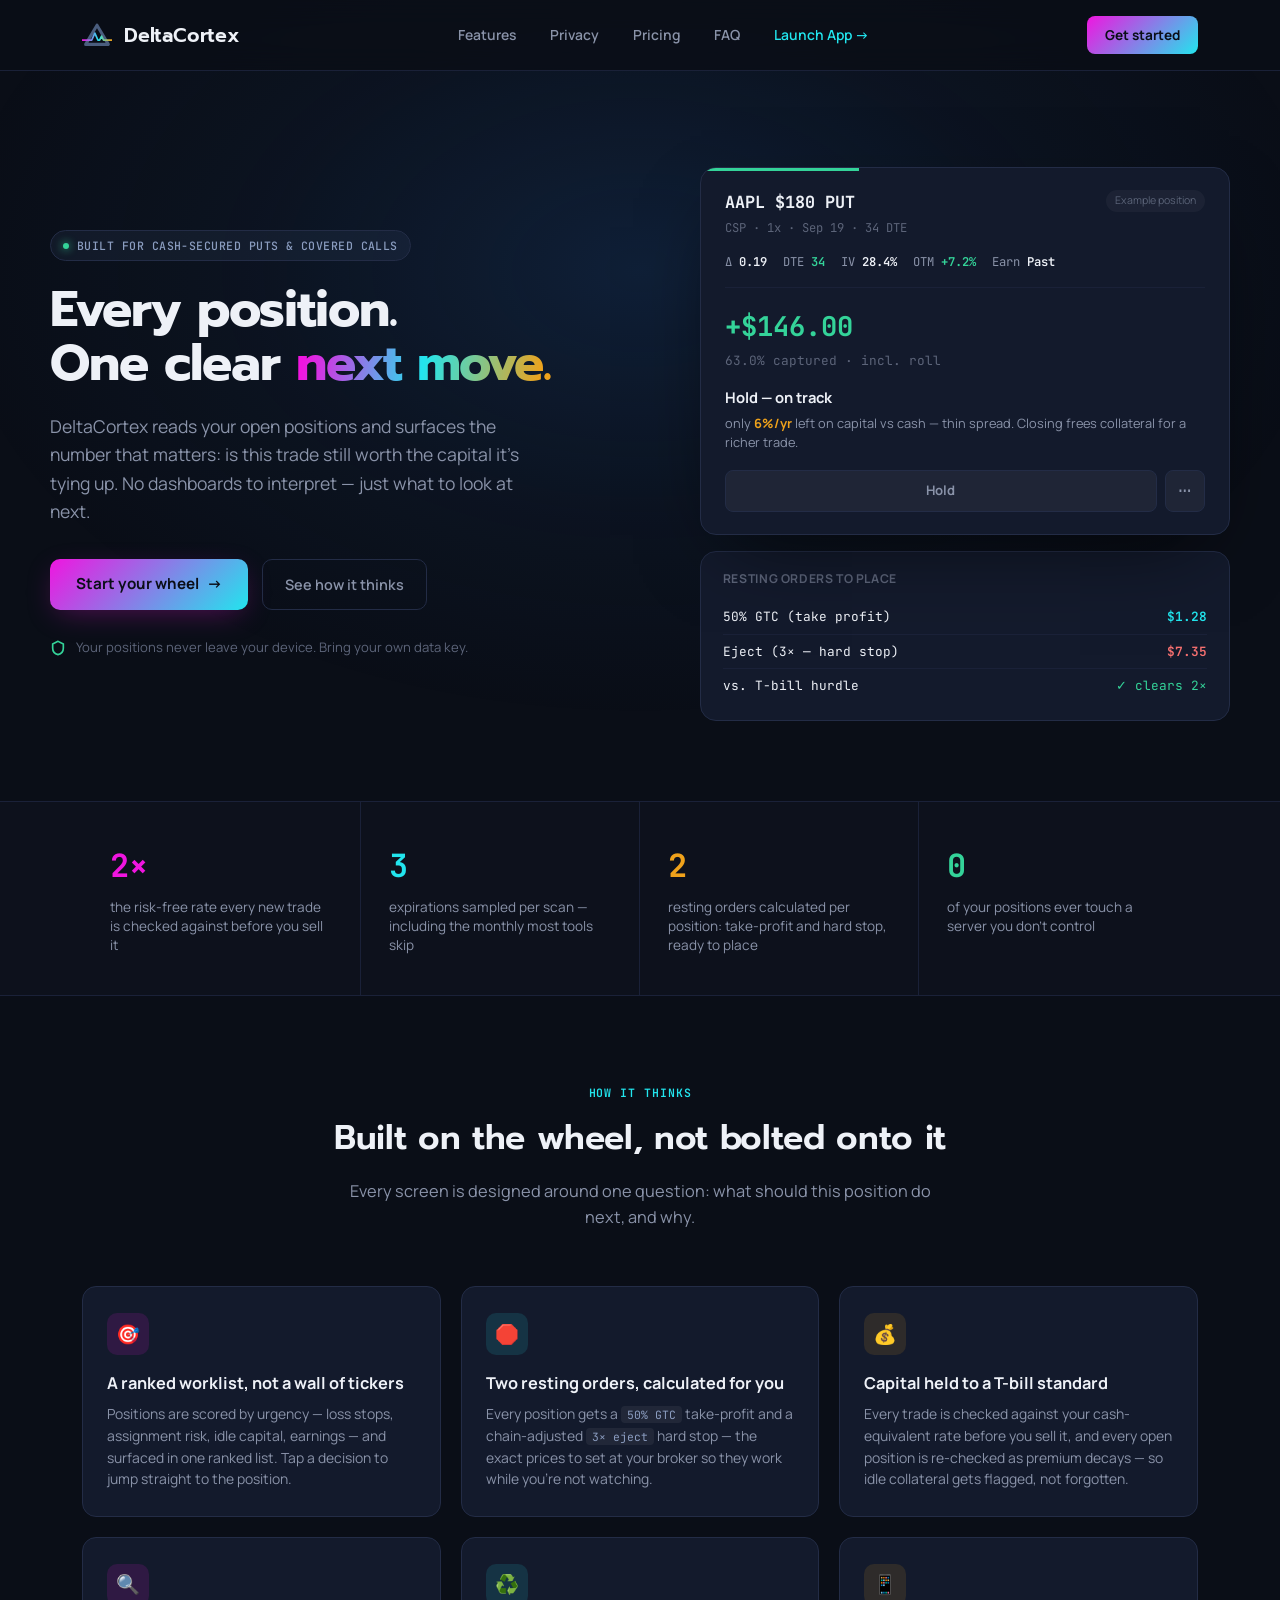
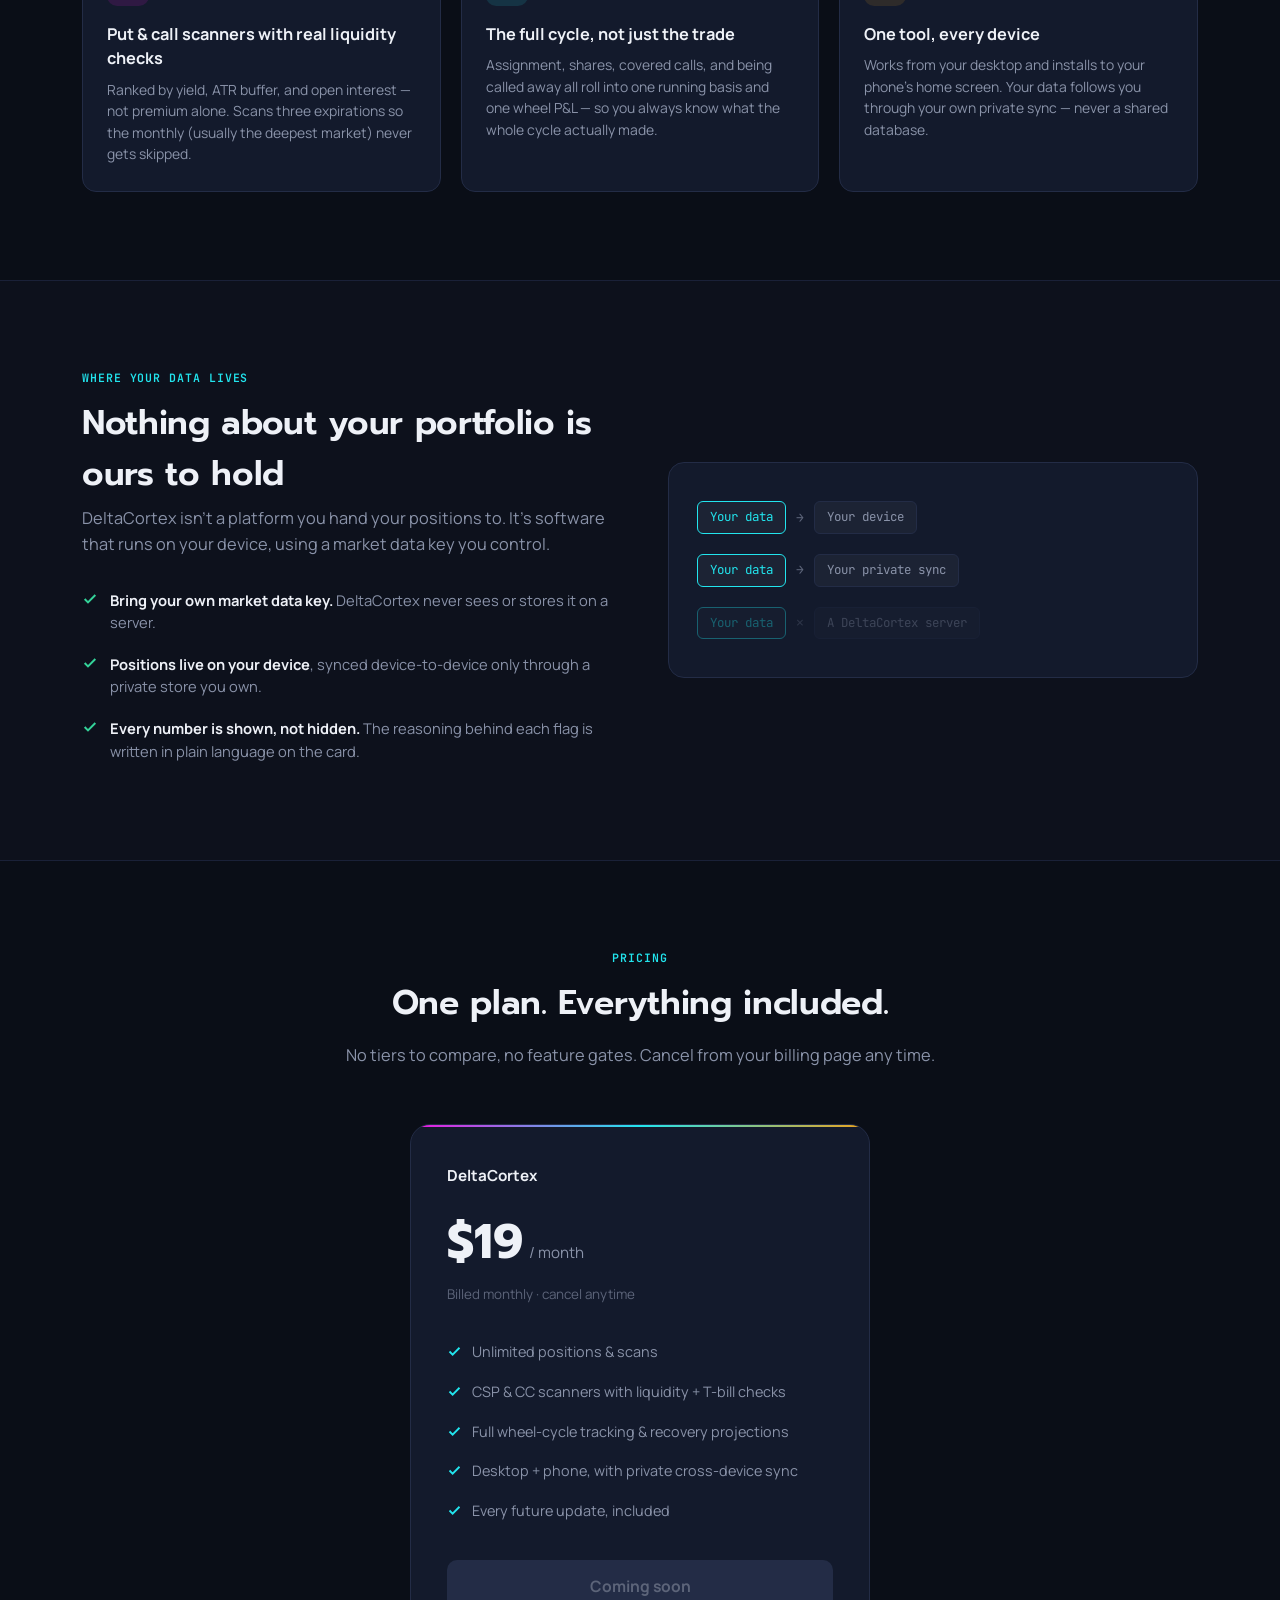
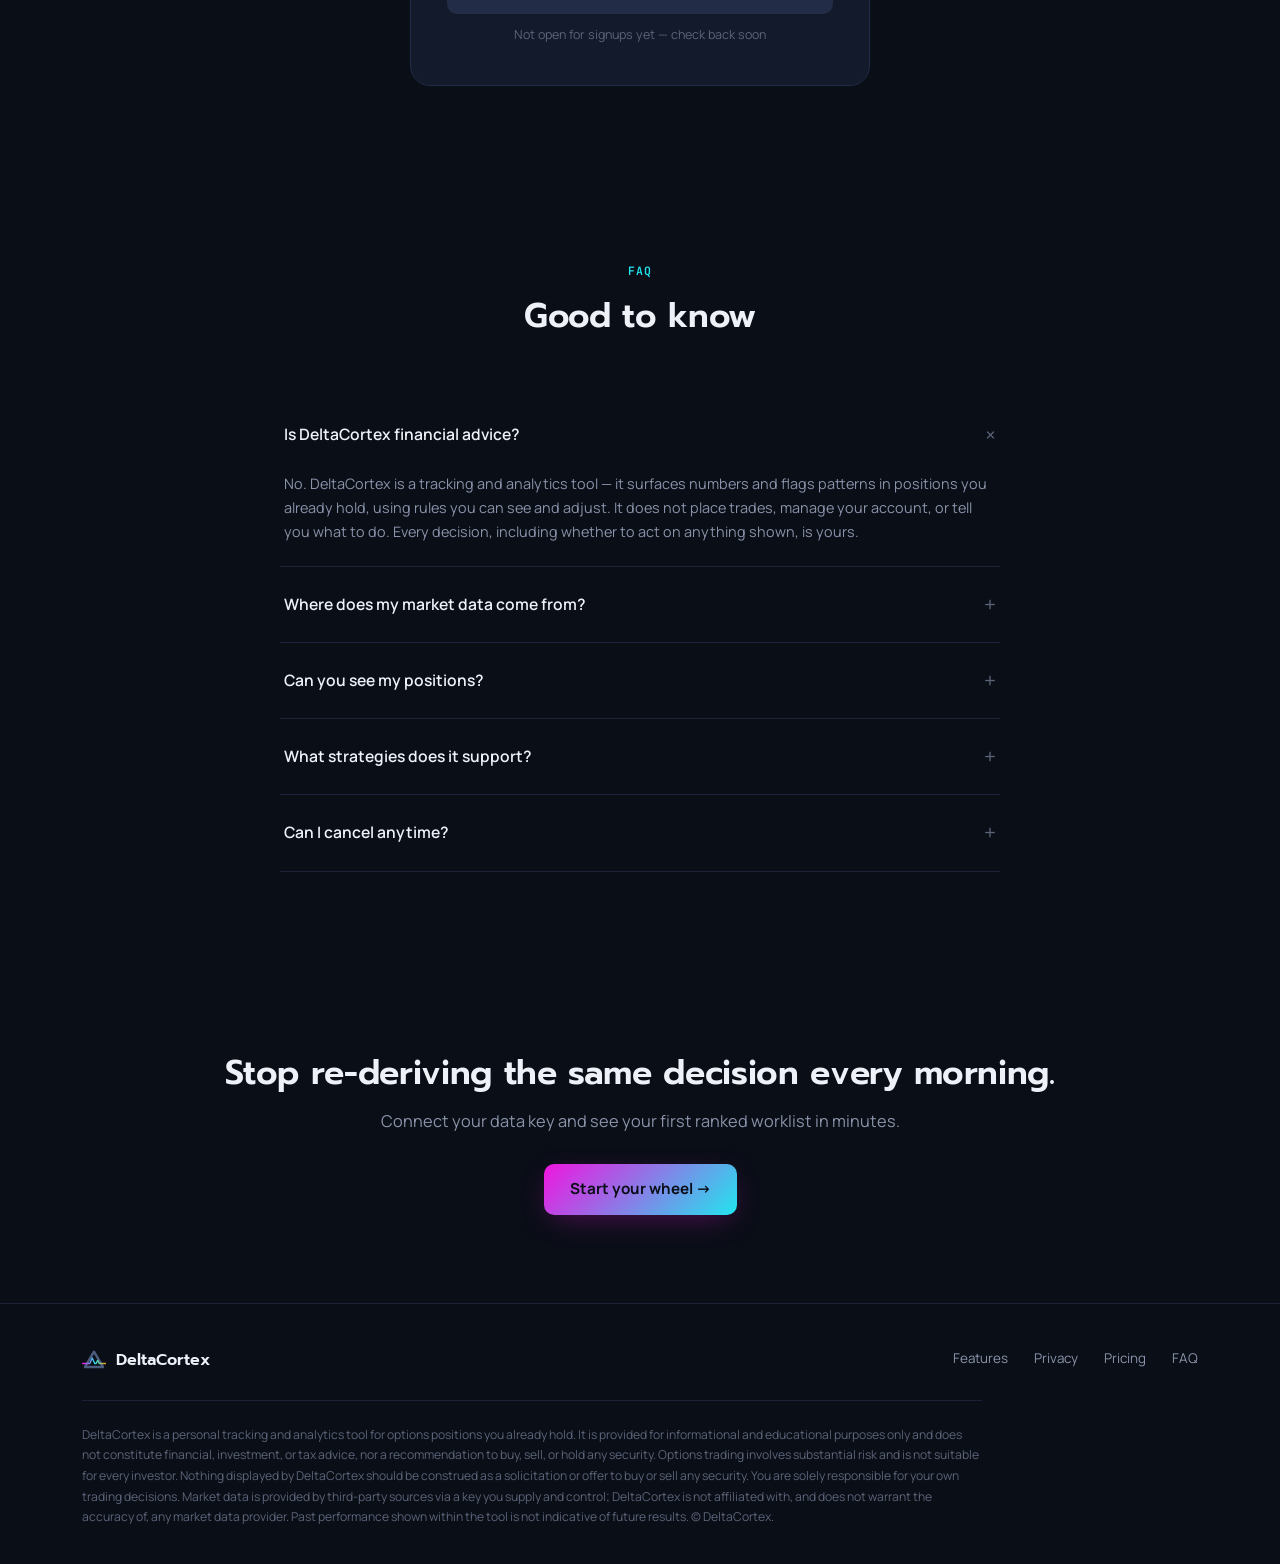
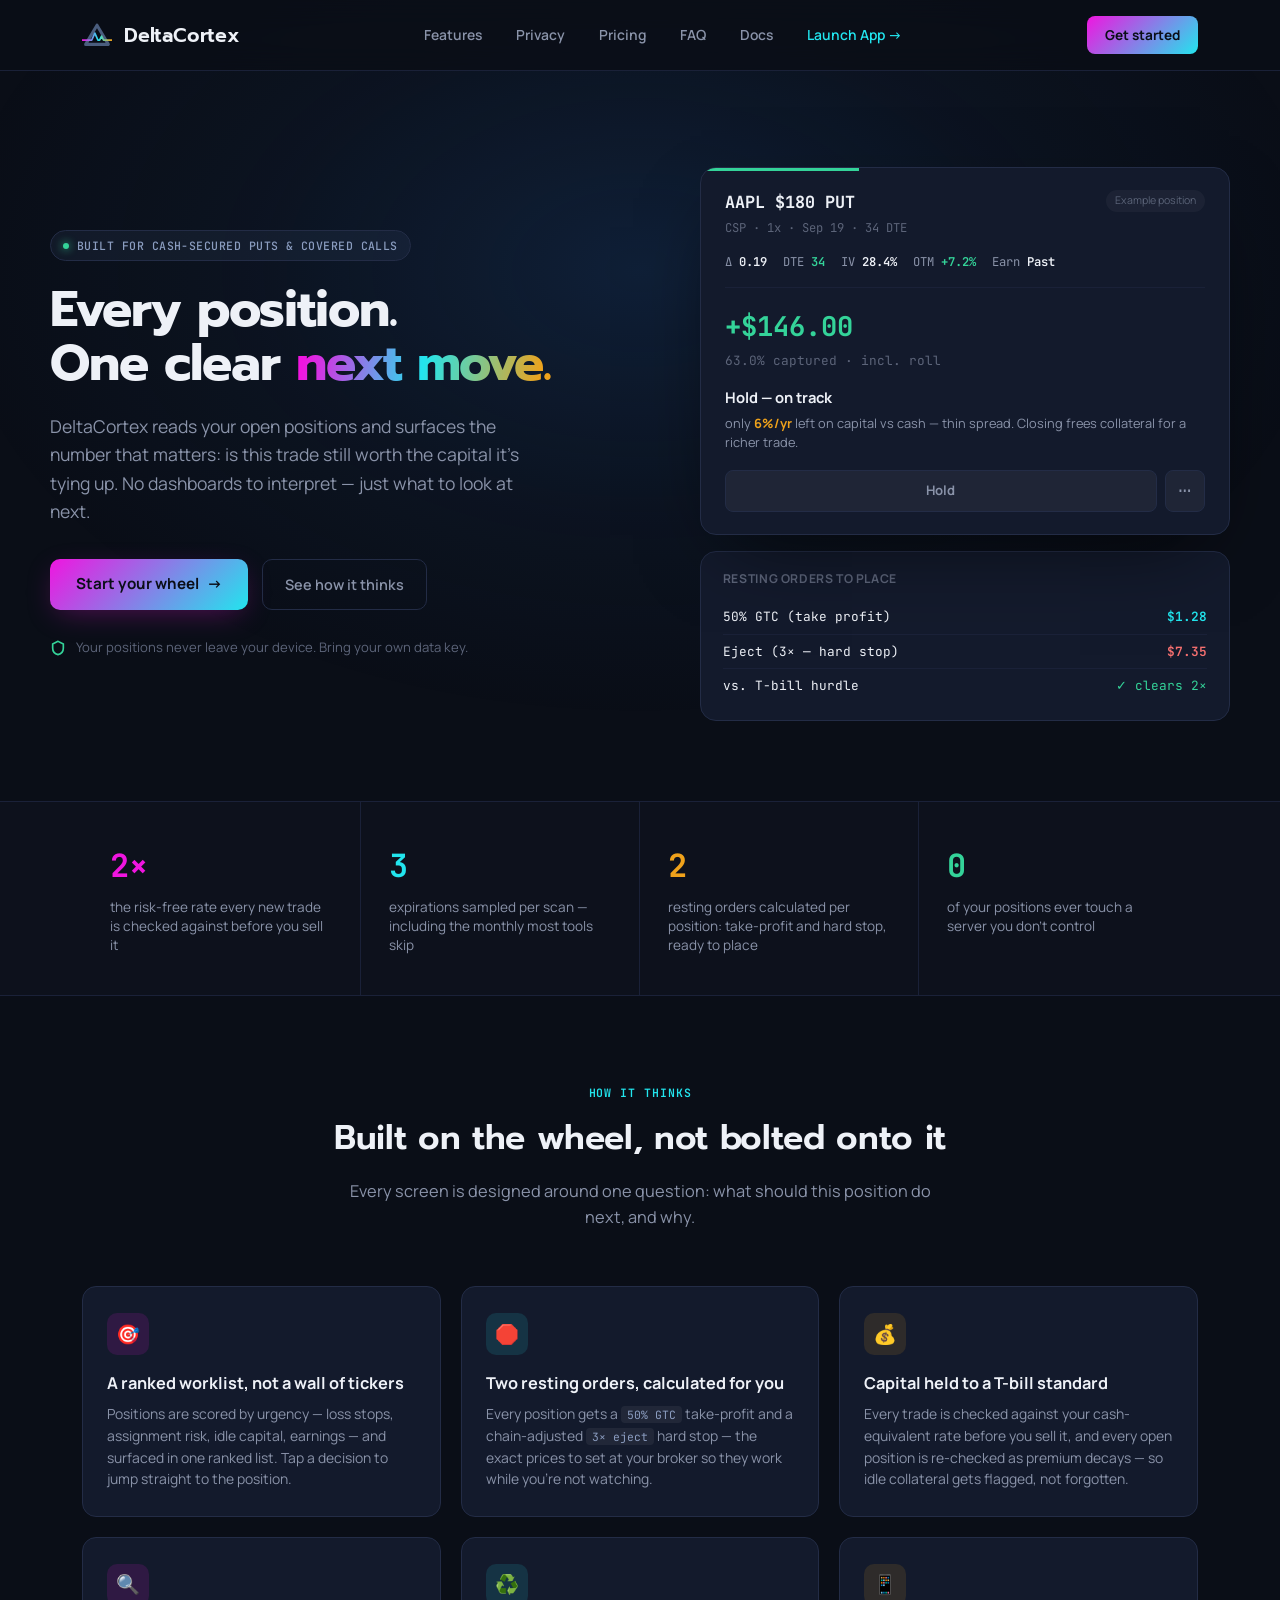
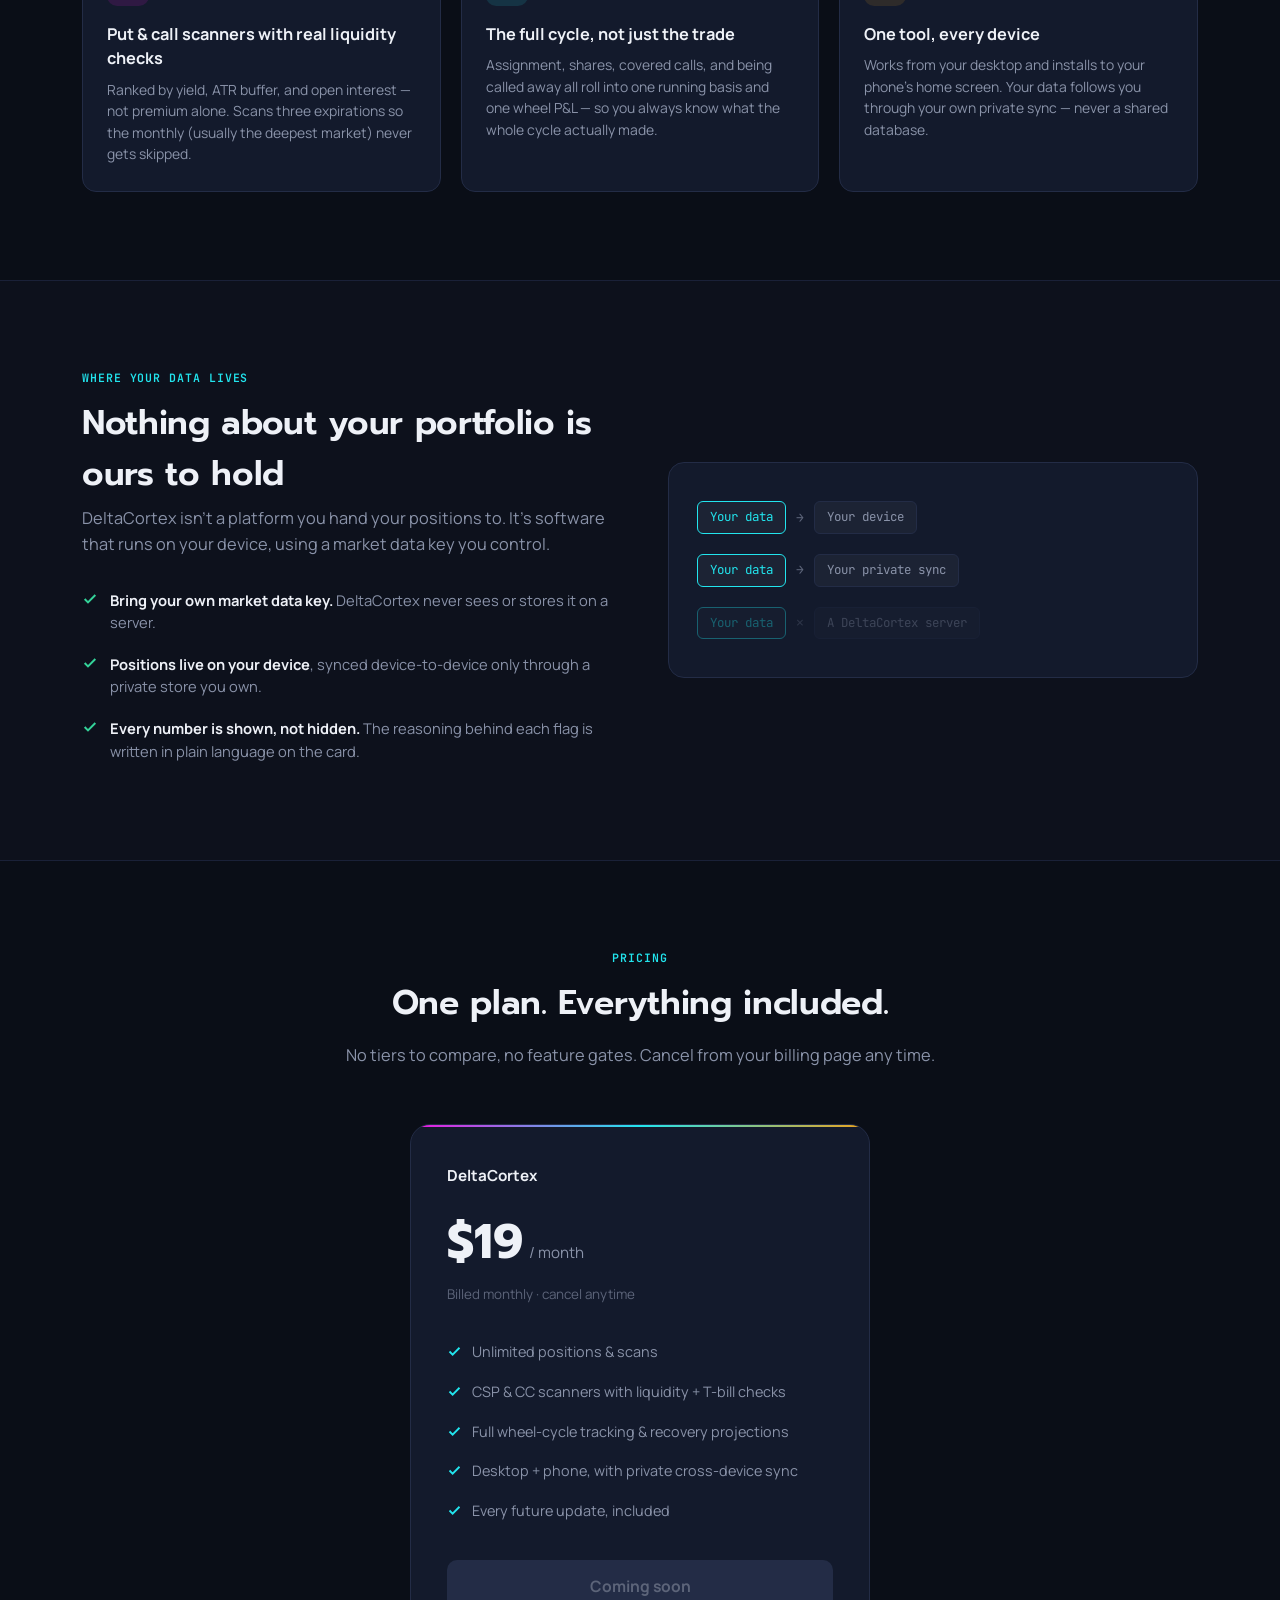
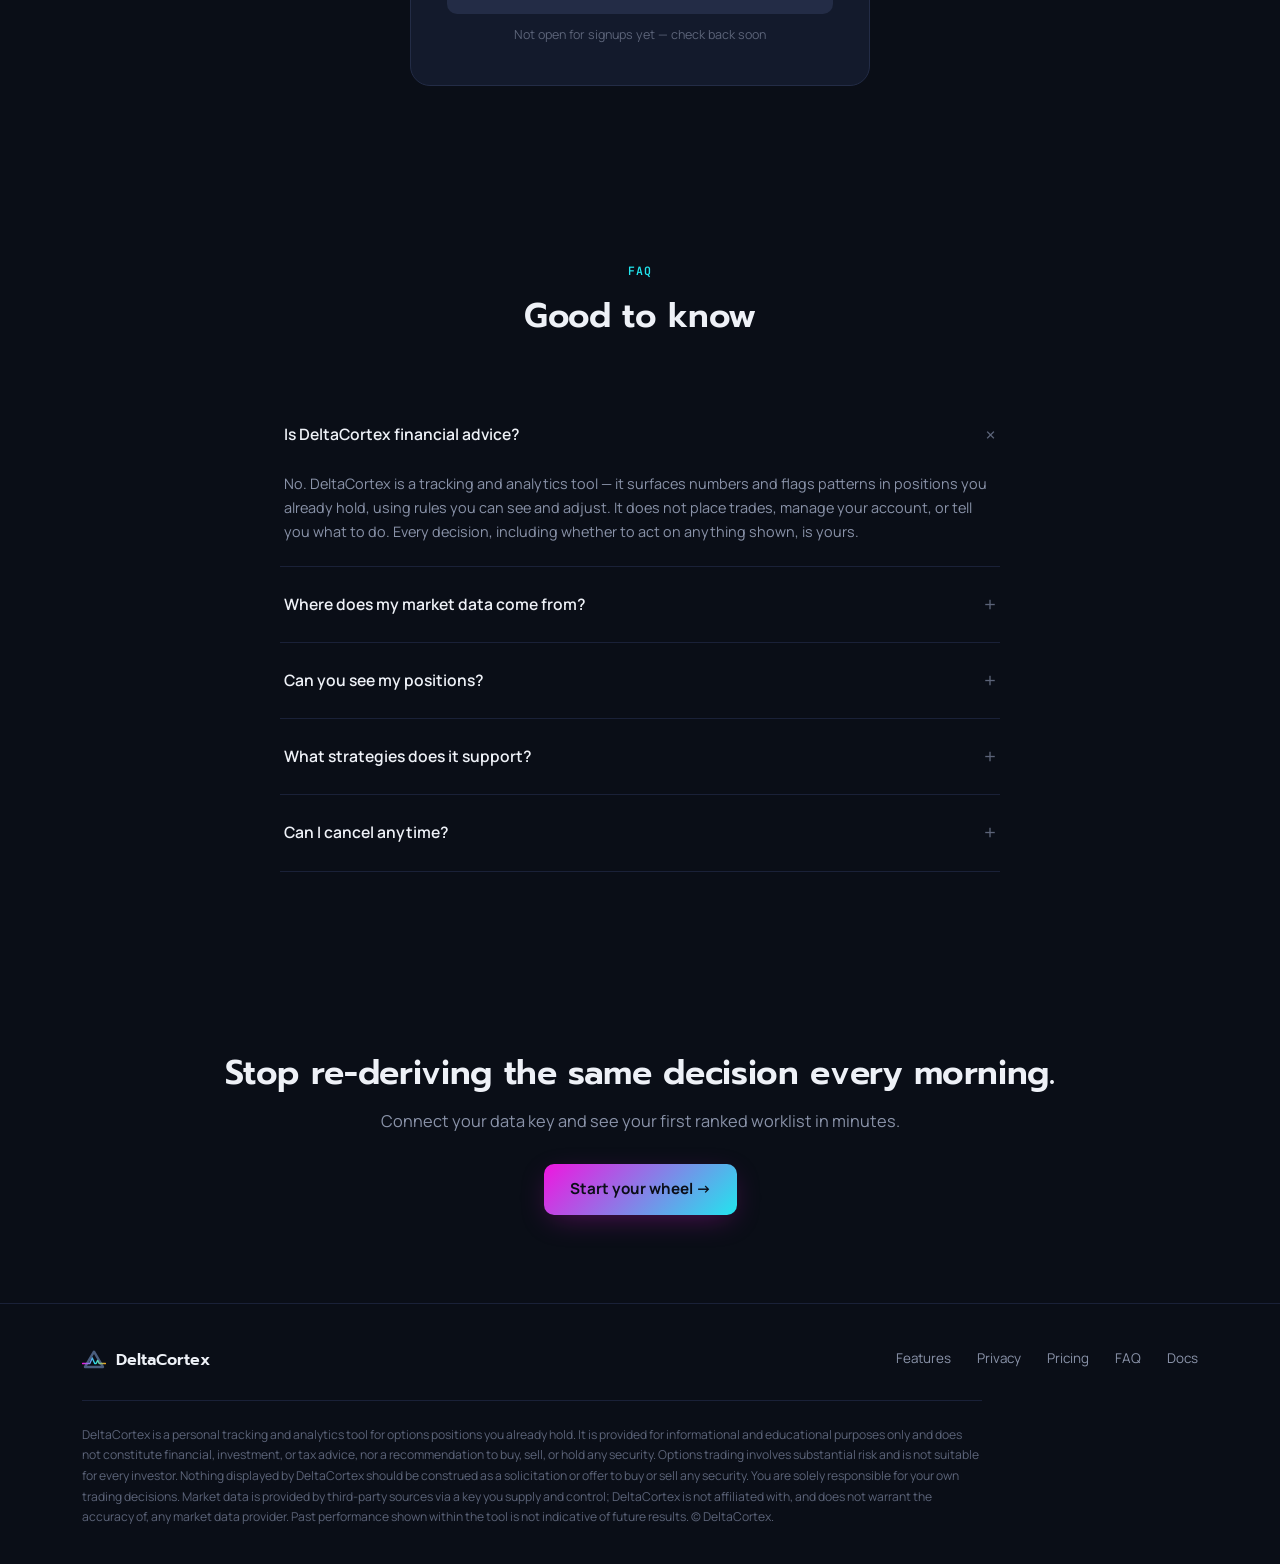
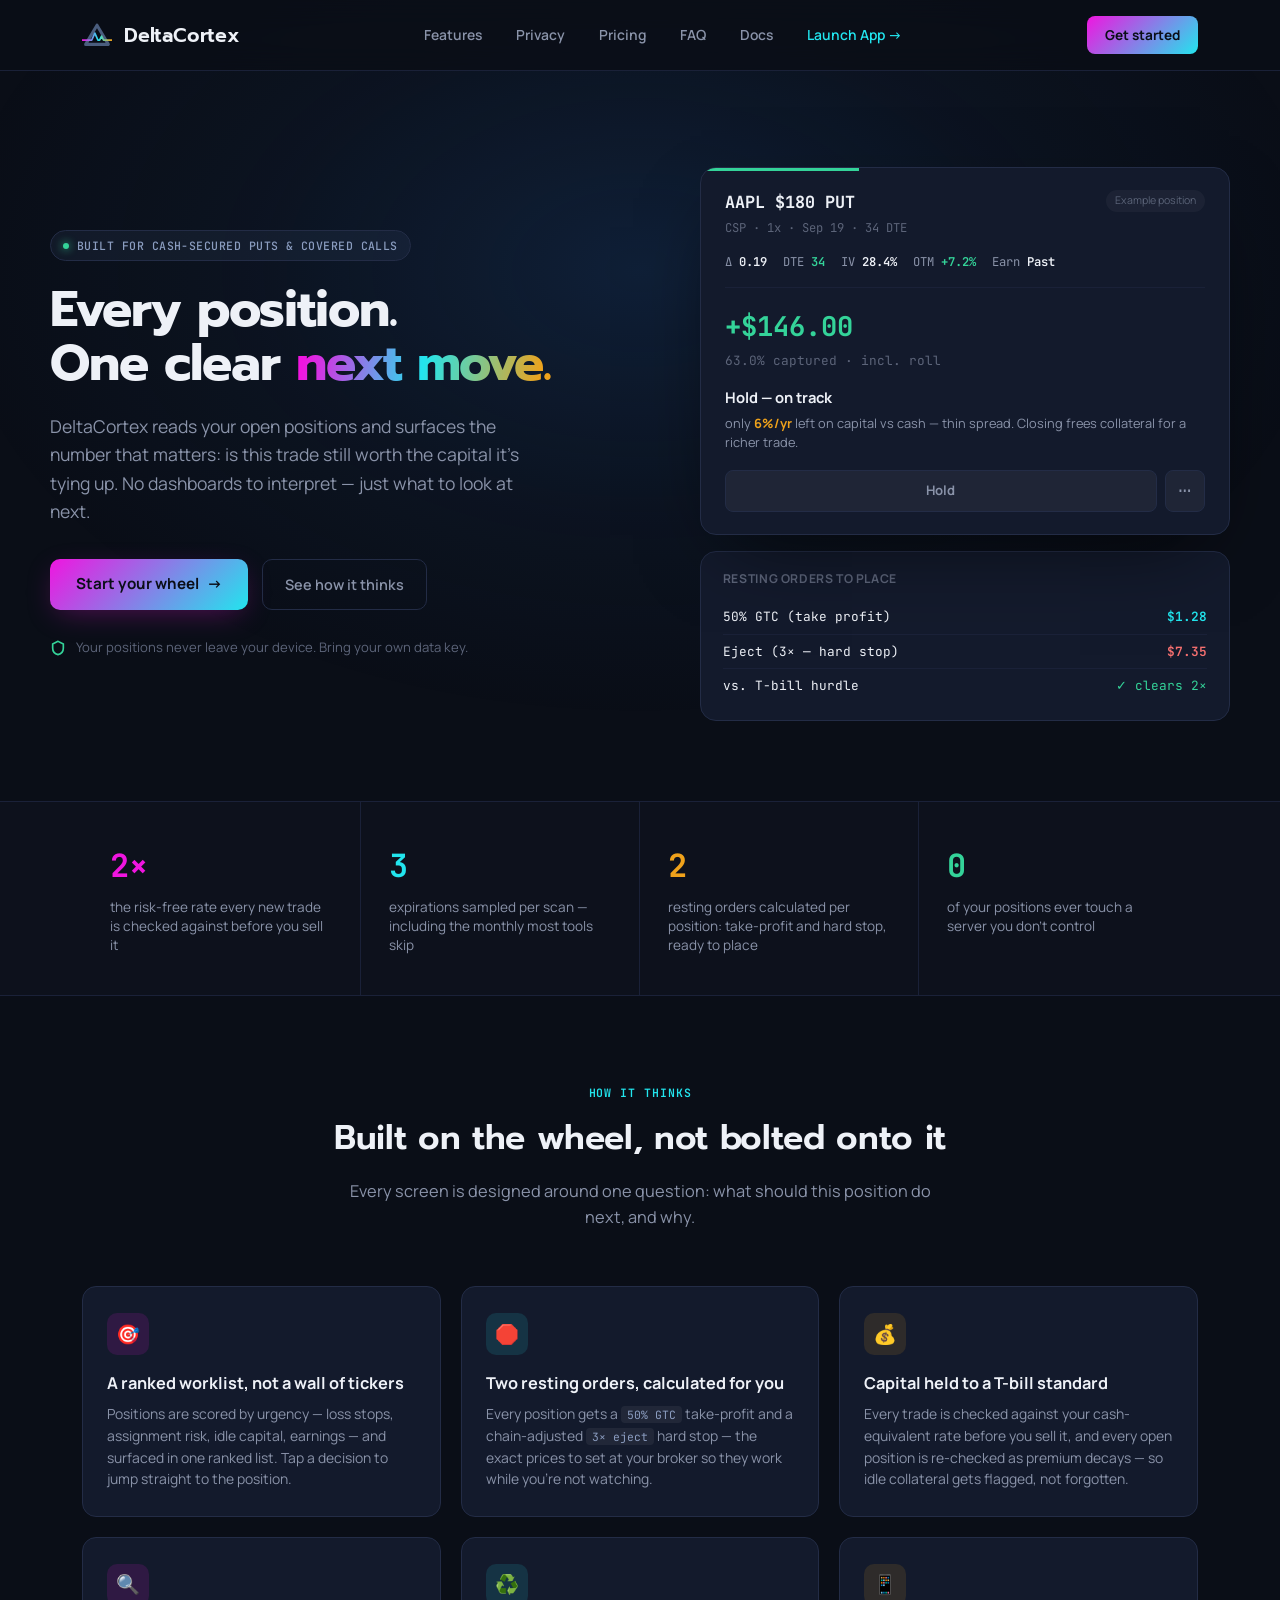
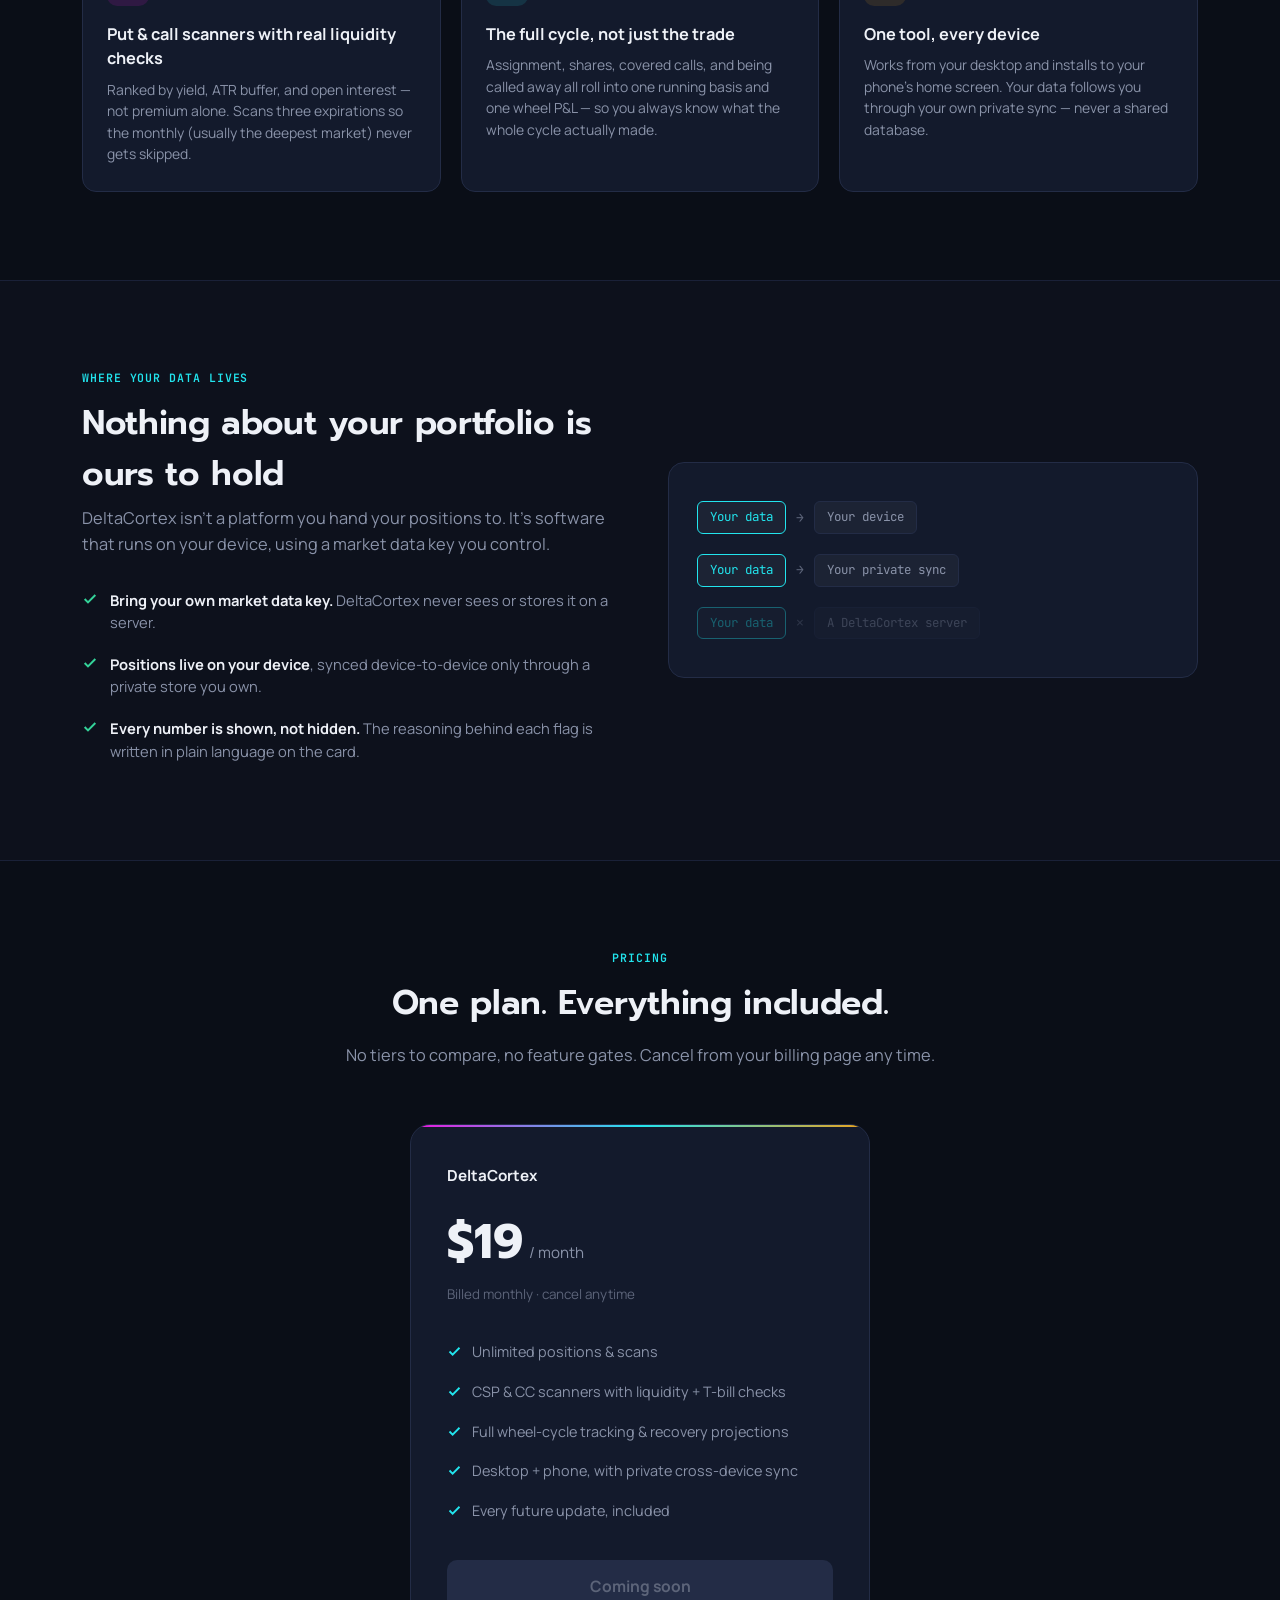
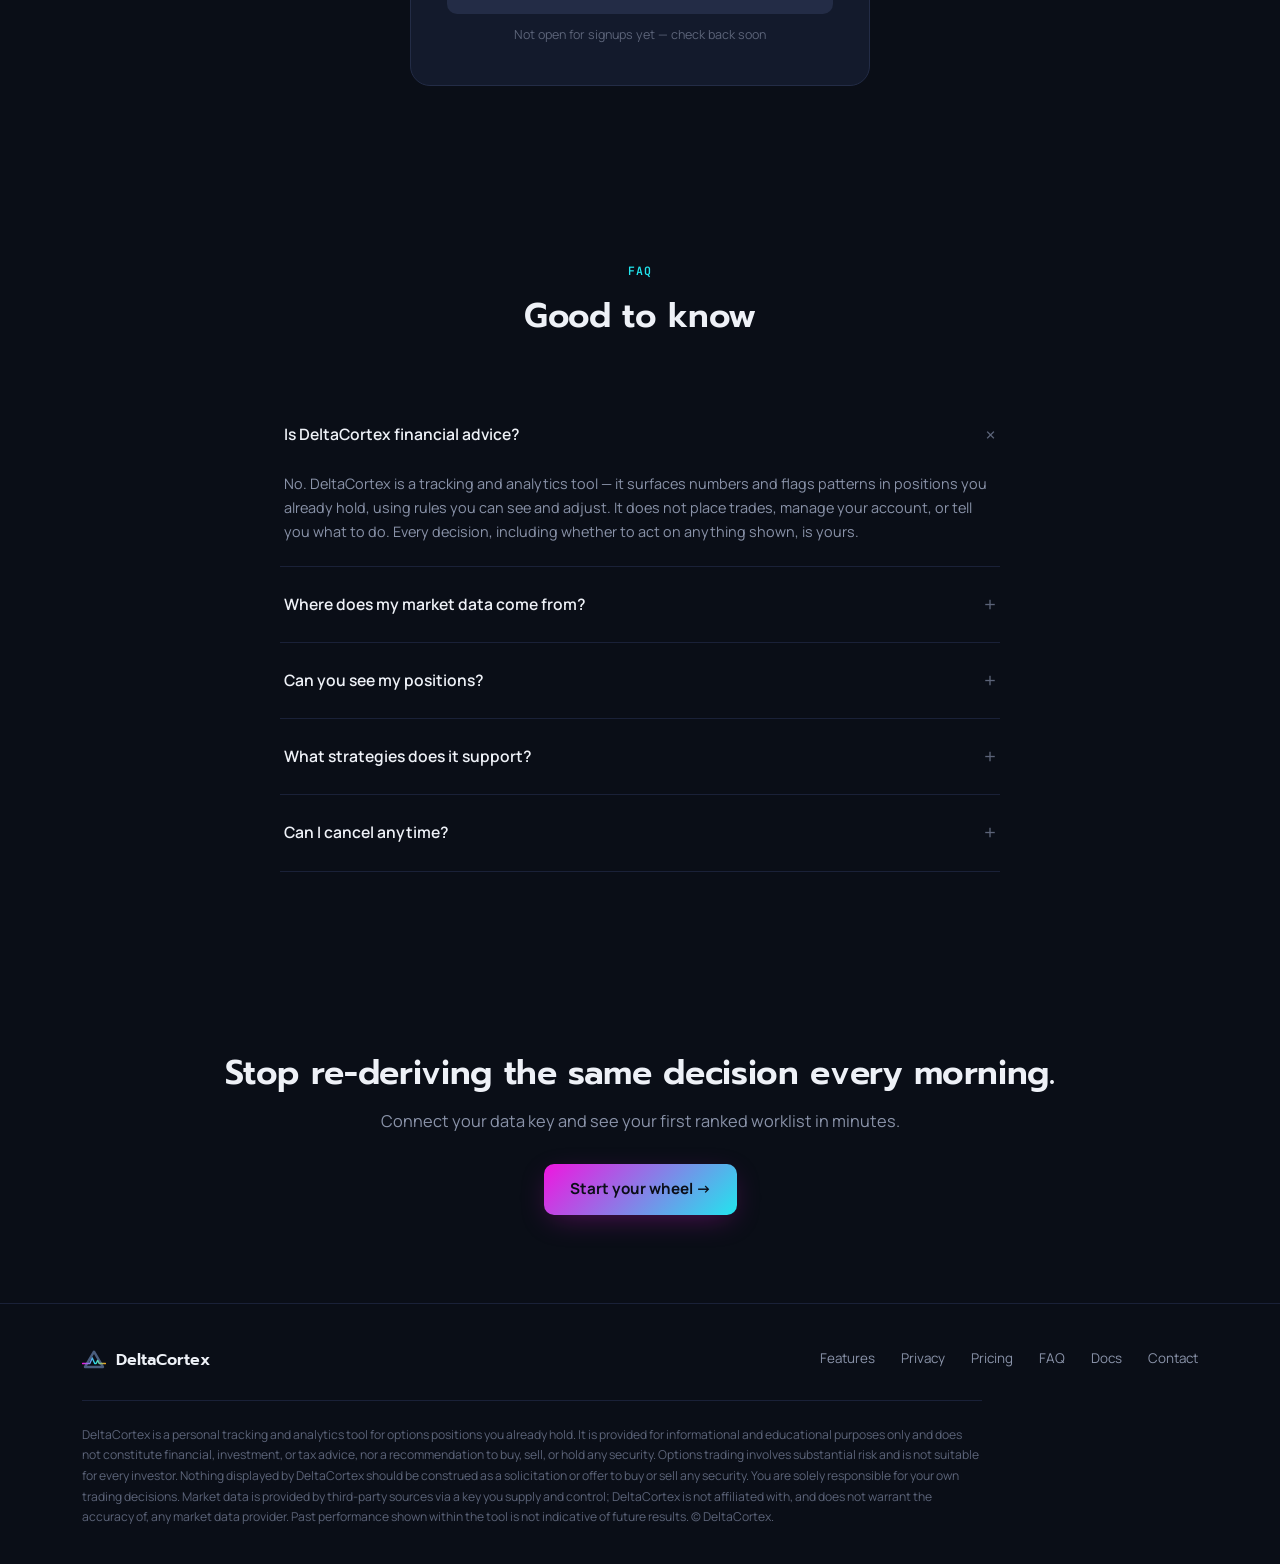
